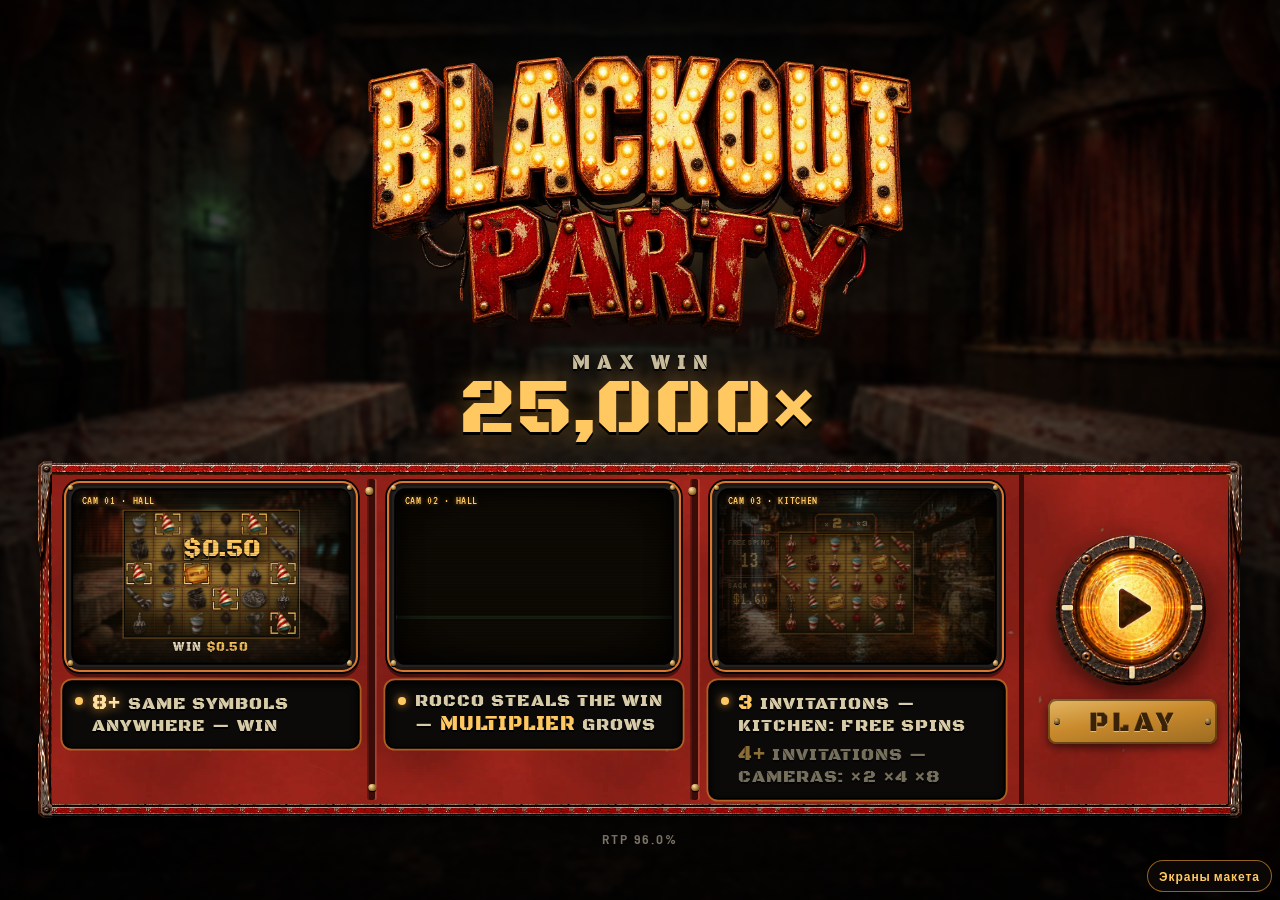
==== index.html @ d3714701 "Страница: doctype и viewport для открытия вне артефакта Co-Authored-By: Claude Opus 5.5 <noreply@ant" ====
<!doctype html>
<html lang="en"><head>
<meta name="viewport" content="width=device-width, initial-scale=1, viewport-fit=cover">
<style>html,body{margin:0;height:100%}</style>
<meta charset="utf-8">
<script>(function(){var V=window.__BPV={"assets/audio/manifest-music.json":"cbb50baf","assets/audio/manifest-sfx.json":"9c9d6d06","assets/audio/music/bigwin-lounge-a.aac.mp4":"ab4923f8","assets/audio/music/bigwin-musicbox-a.aac.mp4":"8724e5cf","assets/audio/music/bigwin-musicbox-b.aac.mp4":"a3553640","assets/audio/music/bigwin-nightfunk-b.aac.mp4":"0f3c5422","assets/audio/music/bigwin-organ-a.aac.mp4":"3e207b2a","assets/audio/music/bigwin-synth-a.aac.mp4":"826f6648","assets/audio/music/bonus-arcade-1.aac.mp4":"b1fc65c7","assets/audio/music/bonus-disco-1.aac.mp4":"db5dbf26","assets/audio/music/bonus-drum-1.aac.mp4":"ce7000ab","assets/audio/music/bonus-funk-1.aac.mp4":"12b13df3","assets/audio/music/bonus-march-1.aac.mp4":"42994cf1","assets/audio/music/bonus-organ-1.aac.mp4":"29911f9e","assets/audio/music/bonus-surf-1.aac.mp4":"e164a0b0","assets/audio/music/bonus-swing-1.aac.mp4":"6206bcf7","assets/audio/music/cameras-hum-1.aac.mp4":"858bed3e","assets/audio/music/cameras-hum-2.aac.mp4":"979744b2","assets/audio/music/cameras-noir-1.aac.mp4":"dfe17070","assets/audio/music/cameras-noir-2.aac.mp4":"ad45d76e","assets/audio/music/cameras-piano-1.aac.mp4":"925fc606","assets/audio/music/cameras-pulse-1.aac.mp4":"9aa58cea","assets/audio/music/cameras-pulse-2.aac.mp4":"177181b8","assets/audio/music/cameras-sonar-1.aac.mp4":"68230d45","assets/audio/music/camlayer-crt-1.aac.mp4":"2e6f2505","assets/audio/music/camlayer-drone-1.aac.mp4":"8218dff6","assets/audio/music/camlayer-pulse-1.aac.mp4":"5550a44c","assets/audio/music/camlayer-tape-1.aac.mp4":"19286a1f","assets/audio/music/hall-ambient-1.aac.mp4":"cf57c136","assets/audio/music/hall-ambient-2.aac.mp4":"b7efd39f","assets/audio/music/hall-arcade-1.aac.mp4":"5c0e40da","assets/audio/music/hall-arcade-2.aac.mp4":"12be8374","assets/audio/music/hall-bossa-1.aac.mp4":"c6b819d8","assets/audio/music/hall-brushes-1.aac.mp4":"35886b2f","assets/audio/music/hall-carnival-1.aac.mp4":"c8fdca03","assets/audio/music/hall-carnival-2.aac.mp4":"7fb84f0b","assets/audio/music/hall-carousel-1.aac.mp4":"6b781e39","assets/audio/music/hall-carousel-2.aac.mp4":"6dcdef8a","assets/audio/music/hall-drift-1.aac.mp4":"e5091033","assets/audio/music/hall-hum-2.aac.mp4":"f41ea06f","assets/audio/music/hall-kalimba-1.aac.mp4":"4dca230c","assets/audio/music/hall-lounge-1.aac.mp4":"5444c38c","assets/audio/music/hall-lounge-2.aac.mp4":"2e20c635","assets/audio/music/hall-lullaby-1.aac.mp4":"8f9efcb8","assets/audio/music/hall-musicbox-1.aac.mp4":"90260402","assets/audio/music/hall-musicbox-2.aac.mp4":"a940918f","assets/audio/music/hall-padbells-1.aac.mp4":"34d99841","assets/audio/music/hall-padbells-2.aac.mp4":"884dfc53","assets/audio/music/hall-tape-2.aac.mp4":"bad13b27","assets/audio/music/hall-trattoria-1.aac.mp4":"d4593b78","assets/audio/music/hall-trattoria-2.aac.mp4":"5ae5039b","assets/audio/music/hall-vhs-1.aac.mp4":"0fa29e6e","assets/audio/music/hall-wall-1.aac.mp4":"47267da6","assets/audio/music/kitchen-arcade-1.aac.mp4":"3198c434","assets/audio/music/kitchen-arcade-2.aac.mp4":"e867d89f","assets/audio/music/kitchen-funk-1.aac.mp4":"e82aa778","assets/audio/music/kitchen-groove-1.aac.mp4":"8d1c84a1","assets/audio/music/kitchen-groove-2.aac.mp4":"6b4e97f9","assets/audio/music/kitchen-pizzicato-1.aac.mp4":"e68b3e27","assets/audio/music/kitchen-trattoria-1.aac.mp4":"6a830877","assets/audio/music/kitchen-trattoria-2.aac.mp4":"1b10f70c","assets/audio/music/maxwin-lounge-a.aac.mp4":"9ed2a5e9","assets/audio/music/maxwin-musicbox-a.aac.mp4":"b90e38f9","assets/audio/music/maxwin-nightfunk-b.aac.mp4":"9495a7b1","assets/audio/music/maxwin-organ-a.aac.mp4":"fa32699c","assets/audio/music/maxwin-organ-b.aac.mp4":"9323064d","assets/audio/music/maxwin-synth-a.aac.mp4":"a907e3c4","assets/audio/music/welcome-hall-1.aac.mp4":"76453c78","assets/audio/music/welcome-lounge-1.aac.mp4":"c69037e4","assets/audio/notes-sfx.json":"d1dd5c7b","assets/audio/sfx/amb-cameras-A1.aac.mp4":"00713ea9","assets/audio/sfx/amb-cameras-A1.ogg":"50ddb621","assets/audio/sfx/amb-cameras-B1.aac.mp4":"af8da792","assets/audio/sfx/amb-cameras-B1.ogg":"9bd9eeb3","assets/audio/sfx/amb-cameras-C1.aac.mp4":"6cd7f7a7","assets/audio/sfx/amb-cameras-C1.ogg":"8a716e34","assets/audio/sfx/amb-cameras-D1.aac.mp4":"467b7396","assets/audio/sfx/amb-cameras-D1.ogg":"f91be697","assets/audio/sfx/amb-cameras-E1.aac.mp4":"5b2a4e7c","assets/audio/sfx/amb-cameras-E1.ogg":"e29f2e19","assets/audio/sfx/amb-cameras-F1.aac.mp4":"b990ed1a","assets/audio/sfx/amb-cameras-F1.ogg":"c39eee9c","assets/audio/sfx/amb-hall-A1.aac.mp4":"86fab82e","assets/audio/sfx/amb-hall-A1.ogg":"eb387219","assets/audio/sfx/amb-hall-B1.aac.mp4":"a6391c84","assets/audio/sfx/amb-hall-B1.ogg":"a50242c1","assets/audio/sfx/amb-hall-C1.aac.mp4":"34af2dba","assets/audio/sfx/amb-hall-C1.ogg":"205e8f2e","assets/audio/sfx/amb-hall-D1.aac.mp4":"5605223e","assets/audio/sfx/amb-hall-D1.ogg":"782de5ea","assets/audio/sfx/amb-hall-E1.aac.mp4":"29910032","assets/audio/sfx/amb-hall-E1.ogg":"5b52f896","assets/audio/sfx/amb-hall-F1.aac.mp4":"7ec0cb87","assets/audio/sfx/amb-hall-F1.ogg":"8077845c","assets/audio/sfx/amb-kitchen-A1.aac.mp4":"82f55de2","assets/audio/sfx/amb-kitchen-A1.ogg":"36a760e2","assets/audio/sfx/amb-kitchen-B1.aac.mp4":"d5dba807","assets/audio/sfx/amb-kitchen-B1.ogg":"94960c71","assets/audio/sfx/amb-kitchen-C1.aac.mp4":"13e901b1","assets/audio/sfx/amb-kitchen-C1.ogg":"a868874d","assets/audio/sfx/amb-kitchen-D1.aac.mp4":"16c4fd76","assets/audio/sfx/amb-kitchen-D1.ogg":"7155ebf0","assets/audio/sfx/amb-kitchen-E1.aac.mp4":"bdb24398","assets/audio/sfx/amb-kitchen-E1.ogg":"e04a4e6c","assets/audio/sfx/amb-kitchen-F1.aac.mp4":"dca37089","assets/audio/sfx/amb-kitchen-F1.ogg":"4b56d653","assets/audio/sfx/scatter-anticipation-A1.aac.mp4":"681decfd","assets/audio/sfx/scatter-anticipation-B1.aac.mp4":"4f8b6856","assets/audio/sfx/scatter-anticipation-C1.aac.mp4":"52ba52ef","assets/audio/sfx/scatter-anticipation-D1.aac.mp4":"2fd9415f","assets/audio/sfx/scatter-anticipation-E1.aac.mp4":"719ba997","assets/audio/sfx/scatter-anticipation-F1.aac.mp4":"4c76a220","assets/audio/sfxpack-A.aac.mp4":"c30a3095","assets/audio/sfxpack-A.ogg":"c7468492","assets/audio/sfxpack-B.aac.mp4":"277f2bea","assets/audio/sfxpack-B.ogg":"f3731bd2","assets/audio/sfxpack-C.aac.mp4":"b6f71e2d","assets/audio/sfxpack-C.ogg":"fb6af09f","assets/audio/sfxpack-D.aac.mp4":"e161b1bb","assets/audio/sfxpack-D.ogg":"d2a16482","assets/audio/sfxpack-E.aac.mp4":"d6e4aa8e","assets/audio/sfxpack-E.ogg":"62aa001c","assets/audio/sfxpack-F.aac.mp4":"06702d4a","assets/audio/sfxpack-F.ogg":"d4c8099a","assets/bg-hall-landscape.webp":"db13a588","assets/bg-hall-portrait.webp":"47523805","assets/bg-kitchen-landscape.webp":"348a9fb4","assets/bg-kitchen-portrait.webp":"6fb02370","assets/bg-security-landscape.webp":"45584496","assets/bg-security-portrait.webp":"d97431fb","assets/camfeeds/corr-walk1.hevc.mp4":"ca97a337","assets/camfeeds/corr-walk1.webm":"1e6da7bd","assets/camfeeds/corr-walk2.hevc.mp4":"1126d85b","assets/camfeeds/corr-walk2.webm":"ff5b8b48","assets/camfeeds/hall-walk1.hevc.mp4":"e18875bc","assets/camfeeds/hall-walk1.webm":"14967335","assets/camfeeds/hall-walk2.hevc.mp4":"2f0c44c0","assets/camfeeds/hall-walk2.webm":"7d69ab72","assets/camfeeds/hall.webp":"60a615fe","assets/camfeeds/kitchen-walk1.hevc.mp4":"6f8084a5","assets/camfeeds/kitchen-walk1.webm":"9bf27727","assets/camfeeds/kitchen-walk2.hevc.mp4":"8081d9d3","assets/camfeeds/kitchen-walk2.webm":"56d451db","assets/camfeeds/kitchen.webp":"81b93c89","assets/cards/poster-cameras.webp":"6268f434","assets/cards/poster-double.webp":"e0a78e97","assets/cards/poster-hungry.webp":"80a0912c","assets/cards/poster-kitchen.webp":"eb44cdf1","assets/feat-machine.webp":"0009aaa7","assets/feat-strip.webp":"c3bec0e4","assets/fx/lamp.png":"5303922a","assets/fx/mon.json":"322dd7f3","assets/fx/mon0.png":"adc7ffc7","assets/fx/mon1.png":"c749236e","assets/fx/mon2.png":"a94b763c","assets/fx/mon3.png":"d7efdff2","assets/hud-frames/a-rv1.webp":"97006536","assets/hud-frames/a-rv2.webp":"ad672f03","assets/hud-frames/a.webp":"7ef515bd","assets/hud-frames/b-bolt1.webp":"36a7d012","assets/hud-frames/b-bolt2.webp":"925a9b13","assets/hud-frames/b.webp":"801da543","assets/hud-frames/c-scr1.webp":"ecc23845","assets/hud-frames/c-scr2.webp":"2a55c6c1","assets/hud-frames/c.webp":"aa3cbdc1","assets/hud-frames/d-brk-b.webp":"d6784f4d","assets/hud-frames/d-brk-m.webp":"61f63e44","assets/hud-frames/d-brk-t.webp":"bc35250b","assets/hud-frames/d-dark.webp":"92c49093","assets/hud-frames/d-ochre.webp":"221e41b9","assets/hud-frames/e.webp":"564b8b1c","assets/hud-frames/f-w1.webp":"0a837a6a","assets/hud-frames/f-w2.webp":"6c9e6597","assets/hud-frames/f-w3.webp":"356f9f5e","assets/hud-frames/f.webp":"a2350c8a","assets/ill-mode-cameras.webp":"590360ca","assets/ill-mode-kitchen.webp":"45c8e5c6","assets/plates-all/cork.webp":"0b93af76","assets/plates-all/ref-buy.webp":"8156be56","assets/plates-all/ref-m1.webp":"db86de91","assets/plates-note/paper.webp":"0b9b4844","assets/plates-note/tape-a.webp":"d905b746","assets/plates-note/tape-b.webp":"e22e64cc","assets/plates-note/tape-c.webp":"1f851545","assets/plates-redmetal/cabinet-mid.webp":"67bb4956","assets/plates-redmetal/cabinet.webp":"36179d14","assets/plates-redmetal/castiron-mid.webp":"b440f640","assets/plates-redmetal/castiron.webp":"f073d401","assets/plates-redmetal/enamel-mid.webp":"ad125c1f","assets/plates-redmetal/enamel.webp":"912b1cb3","assets/plates-redmetal/firebox-mid.webp":"afd1e72e","assets/plates-redmetal/firebox.webp":"a98c877a","assets/plates-redmetal/jukebox-mid.webp":"61eff875","assets/plates-redmetal/jukebox.webp":"76bea074","assets/plates-redmetal/marquee-mid.webp":"28186312","assets/plates-redmetal/marquee.webp":"b6f68da2","assets/plates-redmetal/riveted-mid.webp":"054bb816","assets/plates-redmetal/riveted.webp":"9c849e4e","assets/plates-redmetal/toolbox-mid.webp":"af24a92b","assets/plates-redmetal/toolbox.webp":"17e3c087","assets/plates-redmetal2/crate-mid.webp":"661b8279","assets/plates-redmetal2/crate.webp":"7c682dae","assets/plates-redmetal2/elevator-mid.webp":"f10bf95e","assets/plates-redmetal2/elevator.webp":"9cc57759","assets/plates-redmetal2/gaspump-mid.webp":"4ec28e71","assets/plates-redmetal2/gaspump.webp":"53b3992e","assets/plates-redmetal2/pinball-mid.webp":"e76fa577","assets/plates-redmetal2/pinball.webp":"db08e3fe","assets/plates-redmetal2/safe-mid.webp":"45a3b5c0","assets/plates-redmetal2/safe.webp":"7d07b4bf","assets/plates-redmetal2/slotcab-mid.webp":"fc9247a3","assets/plates-redmetal2/slotcab.webp":"1f41f3f7","assets/plates-redmetal2/ticket-mid.webp":"4bdcfcff","assets/plates-redmetal2/ticket.webp":"60f2758e","assets/plates-redmetal2/warning-mid.webp":"a09a7c51","assets/plates-redmetal2/warning.webp":"aa30d372","assets/plates2/enamel-cream.webp":"c8feb0dc","assets/plates2/hardboard.webp":"ed93f575","assets/plates2/paper-a.webp":"2e24fe06","assets/plates2/paper-b.webp":"636aec41","assets/plates2/rust.webp":"8f5a5d93","assets/plates2/scratch.webp":"7673a87d","assets/plates2/tape.webp":"730cc687","assets/plates2/wax.webp":"57e634ea","assets/plates2/wood-green.webp":"2a798639","assets/plates3/banner.webp":"5f902a17","assets/plates3/carnival.webp":"42e21e4c","assets/plates3/chalk.webp":"016d19ea","assets/plates3/crt.webp":"f233b57d","assets/plates3/curtain.webp":"4cbb4e00","assets/plates3/jukebox.webp":"7ebb586c","assets/plates3/pizzabox.webp":"de1e8cea","assets/plates3/prize.webp":"cd47dafb","assets/plates3/toolbox.webp":"c2e160ad","assets/rocco-A1-v2.webp":"7af58111","assets/rocco-A2.webp":"56730453","assets/rocco/A-rub.hevc.mp4":"b2242518","assets/rocco/A-rub.webm":"bd09cc97","assets/rocco/BW-cheer.hevc.mp4":"8d114acf","assets/rocco/BW-cheer.webm":"02eccef9","assets/rocco/BW-idle.hevc.mp4":"f95ffb23","assets/rocco/BW-idle.webm":"9a8c1a95","assets/rocco/BW-max.hevc.mp4":"41177a2b","assets/rocco/BW-max.webm":"da701145","assets/rocco/C-stare.mp4":"f7e04c16","assets/rocco/C-vanish.mp4":"0d586d96","assets/rocco/C-walk.mp4":"08a5fbb3","assets/rocco/H-cheer3.hevc.mp4":"791f4ff4","assets/rocco/H-cheer3.webm":"cf958c79","assets/rocco/H-grab6.hevc.mp4":"6ba980ff","assets/rocco/H-grab6.webm":"0d555e4b","assets/rocco/H-hat.hevc.mp4":"36c0a3cd","assets/rocco/H-hat.webm":"60a89f76","assets/rocco/H-idle.hevc.mp4":"f95ffb23","assets/rocco/H-idle.webm":"a4f8a8f0","assets/rocco/H-lean.hevc.mp4":"0e3bdbbe","assets/rocco/H-lean.webm":"eb3c3cec","assets/rocco/H-lever.hevc.mp4":"d7dc5613","assets/rocco/H-lever.webm":"53cec004","assets/rocco/H-look.hevc.mp4":"de9e837a","assets/rocco/H-look.webm":"2153c142","assets/rocco/H-mic.hevc.mp4":"02b792d7","assets/rocco/H-mic.webm":"4b8f6a19","assets/rocco/H-punch5.hevc.mp4":"52351552","assets/rocco/H-punch5.webm":"910b8d88","assets/rocco/H-swallow4.hevc.mp4":"63aa107f","assets/rocco/H-swallow4.mouth.json":"53f4732f","assets/rocco/H-swallow4.webm":"8002f9b9","assets/rocco/H-sway.hevc.mp4":"af7b2d33","assets/rocco/H-sway.webm":"835ee8e0","assets/rocco/H-throw.hevc.mp4":"c4b1f23a","assets/rocco/H-throw.webm":"d524d054","assets/rocco/H-toss2.hevc.mp4":"3a1a1d3c","assets/rocco/H-toss2.webm":"d21f32c9","assets/rocco/H-wave.hevc.mp4":"c28e5075","assets/rocco/H-wave.webm":"8d9501ea","assets/rocco/I-glitch.hevc.mp4":"c22a9d4a","assets/rocco/I-glitch.webm":"d0c64fc0","assets/rocco/I-hat.hevc.mp4":"bd25955f","assets/rocco/I-hat.webm":"0a89fbbe","assets/rocco/I-look.hevc.mp4":"00ea854c","assets/rocco/I-look.webm":"5e84a8b2","assets/rocco/I-mic.hevc.mp4":"cc6d0bb6","assets/rocco/I-mic.webm":"6872885b","assets/rocco/I-sway.hevc.mp4":"b543eebf","assets/rocco/I-sway.webm":"cf673615","assets/rocco/I-wave.hevc.mp4":"80eed110","assets/rocco/I-wave.webm":"402c33f0","assets/rocco/K-cheer.hevc.mp4":"48ba24c6","assets/rocco/K-cheer.webm":"1f32f304","assets/rocco/K-dump.hevc.mp4":"b75739b3","assets/rocco/K-dump.webm":"321b0734","assets/rocco/KS-handoff.hevc.mp4":"da56ad5b","assets/rocco/KS-handoff.webm":"3f681eed","assets/rocco/KS-pawempty2.hevc.mp4":"e75d8638","assets/rocco/KS-pawempty2.webm":"00e93b8e","assets/rocco/KS-pawpour.hevc.mp4":"094d02a9","assets/rocco/KS-pawpour.webm":"dadb48fb","assets/rocco/KS-rub.hevc.mp4":"4eece393","assets/rocco/KS-rub.webm":"eb836109","assets/rocco/KS-sackroc.hevc.mp4":"44b29ef7","assets/rocco/KS-sackroc.webm":"7942b9ee","assets/rocco/KS-sniff.hevc.mp4":"b193b039","assets/rocco/KS-sniff.webm":"8258a3aa","assets/rocco/L-column.hevc.mp4":"b7a69262","assets/rocco/L-column.webm":"fed61ba8","assets/rocco/L-idle.hevc.mp4":"5065ed64","assets/rocco/L-idle.webm":"7e4d37c8","assets/rocco/L-stare.hevc.mp4":"d063103c","assets/rocco/L-stare.webm":"a789e180","assets/rocco/P-giggle.hevc.mp4":"a4c8c6ed","assets/rocco/P-giggle.webm":"7fc416cf","assets/rocco/R-breaker.hevc.mp4":"4804f45a","assets/rocco/R-breaker.webm":"7b73298e","assets/rocco/R-grab.hevc.mp4":"b1a1c2f5","assets/rocco/R-grab.webm":"b7f66dca","assets/rocco/R-grab2.hevc.mp4":"a195c93a","assets/rocco/R-grab2.webm":"b5c5ed89","assets/rocco/R-punch.hevc.mp4":"77037c68","assets/rocco/R-punch.webm":"a40a2ca0","assets/rocco/R-slam.hevc.mp4":"9b1aa39f","assets/rocco/R-slam.webm":"ae9915f6","assets/rocco/R-throw.hevc.mp4":"371769d7","assets/rocco/R-throw.webm":"ceca0a70","assets/rocco/T-wake.hevc.mp4":"d8b90fde","assets/rocco/T-wake.webm":"c618a840","assets/rocco/W-clap.hevc.mp4":"72864b13","assets/rocco/W-clap.webm":"8edbd33b","assets/rocco/W-dance.hevc.mp4":"32e3a3da","assets/rocco/W-dance.webm":"94221d0e","assets/rocco/W-grab.hevc.mp4":"ceeae659","assets/rocco/W-grab.webm":"ba40c493","assets/rocco/W-grab2.hevc.mp4":"8bd9fdf7","assets/rocco/W-grab2.webm":"a15ab012","assets/rocco/W-huge.hevc.mp4":"a66c4758","assets/rocco/W-huge.webm":"7d15607a","assets/rocco/W-reach.hevc.mp4":"d5a393ee","assets/rocco/W-reach.webm":"4f1a6498","assets/rocco/cam-C0.webp":"7b3c5446","assets/rocco/cam-C1.webp":"bd0e6f81","assets/rocco/cam-C2.webp":"e8049a72","assets/rocco/cam-C3.webp":"110fdb2a","assets/rocco/paw.png":"8e83905b","assets/rocco/paw2-arm.webp":"7d0d42d9","assets/rocco/paw2-fingers.webp":"c3b68935","assets/rocco/paw2-palm.webp":"aa3c997d","assets/rocco/paw2.json":"23b1e837","assets/rocco/paw3-arm.webp":"24f285dc","assets/rocco/paw3-fingers.webp":"dc5061c5","assets/rocco/paw3-palm.webp":"3ac68c93","assets/rocco/paw3.json":"04abe3c8","assets/rocco/paw4-arm.webp":"16171b90","assets/rocco/paw4-fingers.webp":"3759e79a","assets/rocco/paw4-palm.webp":"acc259ed","assets/rocco/paw4.json":"a478a713","assets/rocco/paw5-arm.webp":"1721894d","assets/rocco/paw5-fingers.webp":"2d5e9a0f","assets/rocco/paw5-palm.webp":"51e1d5ed","assets/rocco/paw5.json":"83989cbe","assets/sym-camera-t1.webp":"06fe0000","assets/sym-camera-t2.webp":"a92d73ee","assets/sym-camera-t3.webp":"cf5ea65e","assets/sym-high-gift.webp":"48dc7003","assets/sym-high-mask.webp":"5fe88702","assets/sym-high-mic.webp":"3ea84967","assets/sym-high-pizza.webp":"9f351904","assets/sym-low-balloon.webp":"8311530e","assets/sym-low-cup.webp":"cf022fd6","assets/sym-low-cupcake.webp":"e9484ede","assets/sym-low-hat.webp":"72bad15f","assets/sym-low-horn.webp":"40e4fd24","assets/sym-rocco-monitor.webp":"befd73ae","assets/sym-scatter-invitation.webp":"2b66e00e","assets/sym-wild.webp":"1ec9fb11","assets/trans/curtain.webp":"4643574b","assets/trans/shutter.webp":"77e3a129","assets/ui/logo-base.webp":"94d97740","assets/ui/logo-y.webp":"0c179c32","assets/ui/logo.webp":"085b4520","assets/ui2/dlg-band.webp":"a8b6ed1e","assets/ui2/dlg-frame.webp":"ccd1fa04","assets/ui2/dlg-screw.svg":"3cc07b0a","assets/ui2/frame1.webp":"b08f78ed","assets/ui2/panel-frame.webp":"5e3ed38e","assets/ui2/pod1-auto.webp":"baedb196","assets/ui2/pod1-full.webp":"d0e1e5c7","assets/ui2/pod1-lr.webp":"4ac55cc1","assets/ui2/pod1-menu.webp":"58408c11","assets/ui2/pod1-minus.webp":"4ec0b28a","assets/ui2/pod1-play-blank.webp":"8e499859","assets/ui2/pod1-play.webp":"f775aaa9","assets/ui2/pod1-plus.webp":"3bcab40d","assets/ui2/pod1-sound.webp":"3d26e7d5","assets/ui2/pod1-tile-clean.webp":"be317735","assets/ui2/pod1-tile.webp":"3dc41858","assets/ui2/pod1-win-balance.webp":"1edbe685","assets/ui2/pod1-win-bet.webp":"99df8154","assets/uikit/hud-m1-chips.webp":"f243623a","assets/uikit/hud-m1-grain.webp":"a92e4f72","assets/uikit/hud-m1-rust.webp":"7da0f75f","assets/uikit/hud-m1-wear.webp":"397f1991","assets/uikit/rocco-hall-still.webp":"e84841bf","assets/uikit/steel-gun.webp":"a3bcd854","assets/uikit/steel-red.webp":"e884f8e5","assets/uikit/wood-oxblood.webp":"8f4f1610","audio.js":"86c049f8","bigwin-fx.js":"95710797","bigwin-rocco.js":"988aa619","bigwin-show.js":"56d7c259","bonus-ui.css":"ade63fcd","bonus-ui.js":"ef2f8617","buy-board.css":"eadb641c","buy-board.js":"2e35a95d","camfeeds.js":"4255397d","cams-rec.js":"3eb228b3","collect.js":"aaca6523","dialogs-f-auto.js":"1b7fd583","dialogs-f.js":"943602fe","feature-cards.html":"f1c49045","field-table.js":"cee9d6c6","fonts/AlfaSlabOne-Regular.ttf":"08fb3e65","fonts/AllertaStencil-Regular.ttf":"18ed422b","fonts/BarlowSemiCondensed-Bold.ttf":"d6e7dfaa","fonts/BarlowSemiCondensed-SemiBold.ttf":"7f77e067","fonts/BigShouldersStencilDisplay-VF.ttf":"5dd4e537","fonts/BlackOpsOne-Regular.ttf":"a51bebbc","fonts/BowlbyOneSC-Regular.ttf":"ff81f3fd","fonts/Bungee-Regular.ttf":"985db0d5","fonts/BungeeInline-Regular.ttf":"0444b261","fonts/Goldman-Bold.ttf":"2c39d25f","fonts/Graduate-Regular.ttf":"300dc6f4","fonts/LuckiestGuy-Regular.ttf":"0bcd76d9","fonts/RussoOne-Regular.ttf":"c05ca5b6","fonts/Rye-Regular.ttf":"2dcafff1","fonts/SairaStencilOne-Regular.ttf":"65204b60","fonts/SpecialElite-Regular.ttf":"3aae0bad","fonts/SquadaOne-Regular.ttf":"5ea659ea","fonts/Staatliches-Regular.ttf":"fe3783e0","fonts/StardosStencil-Bold.ttf":"8a572bee","fonts/Teko-VF.ttf":"4b78b2e2","fonts/TitanOne-Regular.ttf":"ae17e555","fonts/VT323-Regular.ttf":"5b82551f","hl.js":"7e31ea70","hud-variants-anim.txt":"80cafd22","hud-variants.html":"e123dc83","index.html":"ad37e15b","maxwin-text.html":"633057f8","maxwin-variants.html":"4f2bb80b","plates-all.html":"08c69ec5","plates-note.js":"47800b08","plates-redmetal.html":"bf6d8882","plates-variants.html":"f96e6783","plates-variants2.html":"c7edd2fe","play-plaques.html":"4b0c25ed","punchfx-blackout.js":"7394af25","punchfx-glass.js":"0e8588cb","punchfx-ribbon.js":"ca1c287f","punchfx-shake.js":"703a52ef","punchhit.js":"800a26d9","rocco-alive.js":"d9726607","rocco-flow.js":"15249b15","rocco-neutral.js":"36a8b44e","rocco-touch.js":"7e89f24e","sack.js":"1ed99c46","scene-trans.js":"aecc32cd","sound-board.html":"abe1725e","test-panel.js":"d3f60ead","transitions.html":"e80879e7","transitions2.html":"014fc759","transitions3.html":"465785ee","ui.js":"61b93dba","welcome-cams.js":"c4a3a1a5","welcome-desk.html":"41889b47","welcome.js":"84d1e87d","winfx.js":"5e17bce1"},C={},B=document.baseURI.replace(/[?#].*$/,'').replace(/[^\/]*$/,'');
function fu(u){if(typeof u!=='string'||!u||/^(#|blob:|data:|javascript:|about:)/i.test(u))return u;var c=C[u];if(c!==undefined)return c;var r=u;try{var h=u.indexOf('#'),a=h<0?u:u.slice(0,h),x=new URL(a,document.baseURI).href;
if(x.indexOf(B)===0&&!/[?&]bpv=/.test(a)){var k=x.slice(B.length).replace(/[?#].*$/,'');try{k=decodeURIComponent(k)}catch(e){}if(V[k])r=a+(a.indexOf('?')<0?'?':'&')+'bpv='+V[k]+(h<0?'':u.slice(h))}}catch(e){}return C[u]=r}
var RX=/(^|[^\w.%+-])((?:assets|fonts)\/[\w.\/%+-]+)(?![\w.\/%+-]|\?bpv)/g;
function ft(s){if(typeof s!=='string'||(s.indexOf('assets/')<0&&s.indexOf('fonts/')<0))return s;return s.replace(RX,function(m,a,p,o){if(a==='/'&&s.substr(o+1-B.length,B.length)!==B)return m;var k=V[p]?p:p.replace(/\.+$/,'');return V[k]?a+k+'?bpv='+V[k]+p.slice(k.length):m})}
window.bpvT=function(s){var o=s[0];for(var i=1;i<s.length;i++)o+=arguments[i]+s[i];return ft(o)};
function ac(P,n,f){try{var d=Object.getOwnPropertyDescriptor(P,n);if(!d||!d.set)return;Object.defineProperty(P,n,{configurable:true,enumerable:d.enumerable,get:d.get,set:function(v){d.set.call(this,f(v))}})}catch(e){}}
var W=window;[[W.HTMLImageElement,'src'],[W.HTMLMediaElement,'src'],[W.HTMLSourceElement,'src'],[W.HTMLVideoElement,'poster'],[W.HTMLScriptElement,'src'],[W.HTMLLinkElement,'href'],[W.HTMLIFrameElement,'src']].forEach(function(a){if(a[0])ac(a[0].prototype,a[1],fu)});
[[W.Element,'innerHTML'],[W.Element,'outerHTML'],[W.ShadowRoot,'innerHTML']].forEach(function(a){if(a[0])ac(a[0].prototype,a[1],ft)});
var ia=Element.prototype.insertAdjacentHTML;Element.prototype.insertAdjacentHTML=function(p,h){return ia.call(this,p,ft(h))};
var fe=W.fetch;if(fe)W.fetch=function(i,o){return fe.call(this,typeof i==='string'?fu(i):i,o)};
if(W.XMLHttpRequest){var xo=XMLHttpRequest.prototype.open;XMLHttpRequest.prototype.open=function(m,u){var a=[].slice.call(arguments);a[1]=typeof u==='string'?fu(u):u;return xo.apply(this,a)}}
W.bpvFix=fu})();</script>
<title>Blackout Party</title>
<script src="plates-note.js?bpv=47800b08" charset="utf-8"></script> <!-- вид плашек «Записка на плите»: ставит <html data-plates>, раньше всех стилей -->
<script src="scene-trans.js?bpv=aecc32cd" charset="utf-8"></script>
<script src="test-panel.js?bpv=d3f60ead" charset="utf-8"></script>
<script src="audio.js?bpv=86c049f8" charset="utf-8"></script>
<script src="camfeeds.js?bpv=4255397d" charset="utf-8"></script> <!-- до основного скрипта: первая render() уже ставит записи камер на мониторы -->
<!--
  Студийный макет раскладки, не игра. Параметры:
  ?scene=hall|kitchen|cameras  &pod=a|b  &frame=a|b  &rocco=column (Рокко в столбце)
  Шрифт временный (системный жирный); финальные шрифты выбираются отдельно.
  Рокко — временная вырезка из листа персонажа, до стоп-кадров Higgsfield.
-->
<style>
:root{color-scheme:dark;--disp:"Bungee",sans-serif;
  --soot:#0E0D12; --brown:#3A2E26; --cream:#D8CBA8; --rust:#8E2F24; --bulb:#FFC861;
  --oven:#E0702A; --nv:#7FB89A;
  --display:"Arial Black","Helvetica Neue",Arial,sans-serif;
  --ui:system-ui,-apple-system,"Segoe UI",sans-serif;
}
*{box-sizing:border-box}
html,body{margin:0;height:100%;overflow:hidden;background:var(--soot);color:var(--cream);font-family:var(--ui)}
/* ===== вырез экрана, скруглённые углы, полоса «домой» (safe-area): один источник на всю игру =====
   --sa-t/r/b/l = env(safe-area-inset-*) (viewport-fit=cover). Скрытый #sa-probe кладёт их в padding, render() читает getComputedStyle один раз (readSafe, объект SA) и подставляет в раскладку:
   пульт, плашки, вывеска, автомат Buy bonus, строка выигрыша. Фон и ролики Рокко по-прежнему на весь экран. Без выреза все четыре равны 0 — вид прежний (ПК, превью артефакта).
   Проверка без телефона (Chromium env() сам не эмулирует): ?safearea=47,0,34,0 (сверху,справа,снизу,слева, px) или ?safearea=port|land, либо класс body.sa-port / body.sa-land. */
:root{--sa-t:env(safe-area-inset-top,0px);--sa-r:env(safe-area-inset-right,0px);--sa-b:env(safe-area-inset-bottom,0px);--sa-l:env(safe-area-inset-left,0px)}
body.sa-port{--sa-t:47px;--sa-r:0px;--sa-b:34px;--sa-l:0px} /* iPhone стоя */
body.sa-land{--sa-t:0px;--sa-r:47px;--sa-b:21px;--sa-l:47px} /* iPhone боком */
#sa-probe{position:fixed;left:0;top:0;width:0;height:0;overflow:hidden;visibility:hidden;pointer-events:none;padding:var(--sa-t) var(--sa-r) var(--sa-b) var(--sa-l)}
#app{position:absolute;inset:0;overflow:hidden} /* QA m7: хвосты за краем экрана (Рокко, зерно, тени) растягивали страницу вширь, и телефон считал раскладку не по своей ширине (innerWidth 933 вместо 844, 716 вместо 390); overflow:hidden на html/body это не останавливает. absolute без z-index порядок слоёв не меняет */
#bg{position:absolute;inset:0;background-size:cover;background-position:center}
#bg::after{content:"";position:absolute;inset:0;background:radial-gradient(ellipse at center,transparent 45%,rgba(0,0,0,.55) 100%)}
.abs{position:absolute}
#logo{font-family:var(--display);color:var(--cream);letter-spacing:.06em;text-align:center;white-space:nowrap;
  -webkit-text-stroke:1px rgba(0,0,0,.6);text-shadow:0 2px 0 rgba(0,0,0,.7)}
#logo b{color:var(--bulb);font-weight:inherit}

/* поле */
#field{display:grid;grid-template-columns:repeat(6,1fr);grid-template-rows:repeat(5,1fr)}
#field.fa{background:rgba(14,13,18,.82);border:2px solid #5a5048;border-radius:6px;
  box-shadow:inset 0 0 0 1px rgba(216,203,168,.12),0 10px 40px rgba(0,0,0,.7)}
#field.fa .rivet{position:absolute;width:8px;height:8px;border-radius:50%;background:#6b6058;box-shadow:inset -1px -1px 0 rgba(0,0,0,.6)}
#field.fb{background:radial-gradient(ellipse at center,rgba(14,13,18,.55),rgba(14,13,18,0) 75%)}
.cell{position:relative;display:flex;align-items:center;justify-content:center}
.cell img{max-width:84%;max-height:84%;filter:drop-shadow(0 3px 4px rgba(0,0,0,.6))}
.cell.wild img{max-width:94%;max-height:94%}
.mult{position:absolute;bottom:6%;left:0;right:0;text-align:center;font-family:var(--display);color:var(--bulb);
  -webkit-text-stroke:1px #000;font-size:calc(var(--cell)*.24)}
.shadow{position:absolute;background:linear-gradient(rgba(5,4,8,.94),rgba(5,4,8,.97));border-radius:3px}
.shadow::after{content:"";position:absolute;left:30%;right:30%;top:40%;height:6%;
  background:radial-gradient(circle at 25% 50%,var(--bulb) 0 18%,transparent 22%),radial-gradient(circle at 75% 50%,var(--bulb) 0 18%,transparent 22%);opacity:.75}
.beam{position:absolute;pointer-events:none;background:linear-gradient(100deg,transparent 0%,rgba(255,200,97,.0) 30%,rgba(255,200,97,.22) 48%,rgba(255,200,97,.0) 66%,transparent);mix-blend-mode:screen}
.roccocol{position:absolute;overflow:hidden;border:2px solid var(--bulb);border-radius:4px;
  background:linear-gradient(rgba(255,200,97,.18),rgba(255,200,97,.05))}
.roccocol img{position:absolute;left:50%;top:46%;width:118%;transform:translate(-50%,-50%);filter:drop-shadow(0 0 10px rgba(255,200,97,.35))}
.roccocol .mult{bottom:2%}

/* монитор-ячейки (камеры) */
.mon{position:relative;width:92%;height:88%;background:#0b0f0c;border:2px solid #2b2a28;border-radius:6px;
  box-shadow:inset 0 0 10px rgba(127,184,154,.18)}
.mon.empty::before{content:"";position:absolute;inset:0;opacity:.18;
  background:repeating-linear-gradient(0deg,rgba(127,184,154,.25) 0 1px,transparent 1px 3px)}
.mon img{position:absolute;inset:0;margin:auto;max-width:100%;max-height:100%}
.val{position:absolute;left:0;right:0;top:50%;transform:translateY(-58%);text-align:center;font-family:var(--display);
  color:var(--cream);-webkit-text-stroke:1px #000;font-size:calc(var(--cell)*.26)}
.next{outline:2px solid var(--bulb);outline-offset:-2px}

/* кнопка функций */
#features{display:flex;flex-direction:column;align-items:center;gap:4px;text-align:center}
#features img{width:100%;filter:drop-shadow(0 4px 8px rgba(0,0,0,.8))}
#features span{font:700 12px var(--ui);letter-spacing:.08em;text-transform:uppercase;background:rgba(14,13,18,.8);padding:3px 8px;border-radius:4px}

/* Рокко на сцене */
#rocco img,#rocco video{height:100%;display:block;filter:drop-shadow(0 8px 14px rgba(0,0,0,.7))}
#rocco video.act{position:absolute;left:0;top:0;opacity:0}
#rocco video{transition:opacity .32s ease-in-out} /* плавный переход между роликами вместо резкой склейки */
#rocco .tmp{position:absolute;top:4px;left:4px;font:600 10px var(--ui);color:#aaa;background:rgba(0,0,0,.6);padding:2px 5px;border-radius:3px}

/* строка результата */
#result{font-family:var(--display);text-align:center;color:var(--cream);-webkit-text-stroke:1px rgba(0,0,0,.7);white-space:nowrap}
#result b{color:var(--bulb);font-weight:inherit}

/* лампочки (автомат «Функции», вывеска); счётчик мешка — окошко SACK, ui.js hudBuild */
.lamp{width:16px;height:16px;border-radius:50%;background:#2a221d;border:1px solid #5a4a3e;position:relative}
.lamp.on{background:var(--bulb);border-color:#fff3cf;box-shadow:0 0 8px rgba(255,200,97,.8)}


/* пульт */
#pod{display:grid;align-items:center;gap:10px;padding:10px 14px;color:var(--cream)}
#pod.pa{background:rgba(42,34,29,.92);border:1px solid rgba(216,203,168,.2);border-radius:12px;box-shadow:0 8px 30px rgba(0,0,0,.6)}
#pod.pa::before,#pod.pa::after{content:"";position:absolute;width:6px;height:6px;border-radius:50%;background:#7a6c60;top:8px}
#pod.pa::before{left:8px} #pod.pa::after{right:8px}
#pod.pb{background:
   radial-gradient(circle at 6px 0,transparent 4px,#1a1512 4.5px) 0 0/12px 51% repeat-x,
   radial-gradient(circle at 6px 100%,transparent 4px,#1a1512 4.5px) 0 100%/12px 51% repeat-x;
  border-left:3px dashed rgba(216,203,168,.18);border-right:3px dashed rgba(216,203,168,.18);border-radius:2px}
.ibtn{width:44px;height:44px;border-radius:10px;border:1px solid rgba(216,203,168,.25);background:rgba(14,13,18,.6);display:flex;align-items:center;justify-content:center}
.ibtn svg{width:22px;height:22px;stroke:var(--cream);fill:none;stroke-width:2;stroke-linecap:round}
.money .k{font:700 10px var(--ui);letter-spacing:.1em;text-transform:uppercase;opacity:.7}
.money .v{font:800 17px var(--ui);font-variant-numeric:tabular-nums;white-space:nowrap}
.bet{display:flex;align-items:center;gap:8px}
.play{border-radius:50%;background:radial-gradient(circle at 40% 35%,#ffe2a3,var(--bulb) 45%,#c9902f);border:3px solid #2a221d;
  box-shadow:0 0 0 2px var(--bulb),0 0 22px rgba(255,200,97,.45);display:flex;align-items:center;justify-content:center}
.play svg{width:42%;height:42%;fill:#1a1512}
.note{position:absolute;right:max(6px,var(--sa-r));bottom:max(4px,var(--sa-b));font:600 10px var(--ui);color:rgba(216,203,168,.55)}

/* вариант C: детали из картинок ChatGPT (рамка поля, пульт, логотип) */
#logo.img{-webkit-text-stroke:0;text-shadow:none}
#logo.img img{display:block;margin:0 auto;height:100%;filter:drop-shadow(0 6px 10px rgba(0,0,0,.7))}
#field.fc{display:block;background:0 0/100% 100% no-repeat}
#field.fc .cell{position:absolute}
#field.fc .mon.empty{display:none}
#pod.pc{border-style:solid;border-color:transparent;border-image:url(assets/ui/pod-frame.png) 100 78 92 78 stretch;
  background:url(assets/ui/plate-tile.png) 0 0/auto 100% repeat-x;background-clip:padding-box;padding:0 4px;gap:8px}
.pc .ui-btn{width:46px;height:46px;background:0 0/100% 100% no-repeat;border:0;padding:0}
.pc .win{background:url(assets/ui/win-balance.png) 0 0/100% 100% no-repeat;padding:6px 14px;min-height:46px;display:flex;flex-direction:column;justify-content:center}
.pc .win.bet{background-image:url(assets/ui/win-bet.png);text-align:center;padding:4px 10px}
.pc .play-img{border-radius:50%;background:url(assets/ui/btn-play.png) center/118% 118% no-repeat;box-shadow:0 0 18px rgba(255,200,97,.35)}
#bgblur{position:fixed;inset:-30px;background-size:cover;background-position:center;filter:blur(16px) brightness(.45);display:none}
#field.fcam{display:block}
#field.fcam .cell{position:absolute}
#spot{pointer-events:none;background:radial-gradient(ellipse 50% 60% at 50% 35%,rgba(255,200,97,.16),transparent 70%)}
#rocco{pointer-events:none}

/* ===== «Сочность»: свет, атмосфера, выигрыш (выключается ?juice=0) ===== */
body.juice #bg{filter:brightness(.8) saturate(.85) contrast(1.06)}
.fx{position:absolute;inset:0;pointer-events:none}
#fx-light{mix-blend-mode:screen;animation:flicker 9s infinite}
#fx-vig{background:radial-gradient(ellipse 70% 65% at 50% 45%,transparent 50%,rgba(0,0,0,.62) 100%)}
#fx-grain{inset:-60px;opacity:.09;mix-blend-mode:overlay;animation:grain .9s steps(5) infinite;
  background-image:url("data:image/svg+xml,%3Csvg xmlns='http://www.w3.org/2000/svg' width='180' height='180'%3E%3Cfilter id='n'%3E%3CfeTurbulence type='fractalNoise' baseFrequency='.9' numOctaves='2' stitchTiles='stitch'/%3E%3C/filter%3E%3Crect width='100%25' height='100%25' filter='url(%23n)'/%3E%3C/svg%3E")}
@keyframes grain{0%{transform:translate(0,0)}20%{transform:translate(-18px,12px)}40%{transform:translate(14px,-20px)}60%{transform:translate(-10px,-8px)}80%{transform:translate(20px,16px)}}
@keyframes flicker{0%,58%,61%,63%,100%{opacity:1}59%{opacity:.5}62%{opacity:.75}}
body.juice #field.fc::before,body.juice #field.fcam::before{content:"";position:absolute;inset:0;pointer-events:none;z-index:2;
  background:linear-gradient(rgba(255,200,97,.16),transparent 14%),radial-gradient(ellipse 60% 40% at 50% 0%,rgba(255,200,97,.10),transparent 70%);mix-blend-mode:screen}
body.juice #field.fc{filter:drop-shadow(0 18px 30px rgba(0,0,0,.75))}
body.juice .cell img{max-width:90%;max-height:90%;filter:contrast(1.08) saturate(1.12) drop-shadow(0 4px 5px rgba(0,0,0,.75))}
body.juice .cell.wild img{max-width:96%;max-height:96%}
@keyframes winpulse{50%{box-shadow:inset 0 0 0 2px #ffe1a0,0 0 26px rgba(255,200,97,.75),inset 0 0 30px rgba(255,200,97,.35)}} /* нужен только наброскам «Удара» (.cell.slamglow); выигрыш подсвечивает ui.css «подсветка выигрыша» */
.conf{position:absolute;z-index:4;width:7px;height:11px;border-radius:1px}
body.juice .cell.wild .mult{text-shadow:0 0 10px rgba(255,200,97,.9)}
body.juice #logo.img::before{content:"";position:absolute;left:20%;right:20%;top:0;bottom:-10%;z-index:-1;
  background:radial-gradient(ellipse at center,rgba(255,170,80,.33),transparent 70%);filter:blur(6px);animation:flicker 9s infinite}
body.juice .play-img{animation:playpulse 2.6s ease-in-out infinite}
@keyframes playpulse{50%{box-shadow:0 0 30px rgba(255,200,97,.7),0 0 0 3px rgba(255,200,97,.25)}}
body.juice .lamp.on{animation:lampb 3s ease-in-out infinite}
@keyframes lampb{50%{box-shadow:0 0 14px rgba(255,200,97,1)}}
body.juice #rocco img,body.juice #rocco video{filter:drop-shadow(-3px 0 6px rgba(255,200,97,.22)) drop-shadow(0 10px 16px rgba(0,0,0,.75))}
#fx-oven{background:radial-gradient(ellipse 35% 55% at 100% 60%,rgba(224,112,42,.28),transparent 70%);mix-blend-mode:screen;animation:oven 3.2s ease-in-out infinite}
@keyframes oven{50%{opacity:.65}}
.steam{position:absolute;border-radius:50%;background:radial-gradient(circle,rgba(216,203,168,.16),transparent 65%);filter:blur(10px);animation:steam 7s linear infinite}
@keyframes steam{0%{transform:translateY(0) scale(.7);opacity:0}20%{opacity:1}100%{transform:translateY(-140px) scale(1.4);opacity:0}}
#dust{position:absolute;inset:0;pointer-events:none;mix-blend-mode:screen}
@media (prefers-reduced-motion: reduce){*{animation:none!important}#dust{display:none}}

/* гирлянда-множитель над полем */
#garland{pointer-events:none;z-index:4}
#garland svg{position:absolute;inset:0;overflow:visible}
.bulb{position:absolute;transform:translateX(-50%);border-radius:50% 50% 47% 47%;display:flex;align-items:center;justify-content:center;
  font-family:var(--display);letter-spacing:-.02em;white-space:nowrap}
.bulb::before{content:"";position:absolute;left:32%;right:32%;top:-18%;height:22%;border-radius:2px 2px 0 0;background:linear-gradient(#6b5d50,#3a2e26);box-shadow:0 1px 0 rgba(0,0,0,.6)}
.bulb.off{background:radial-gradient(circle at 38% 30%,#54473b,#1d1714 72%);color:rgba(216,203,168,.55);box-shadow:inset 0 0 0 1px rgba(216,203,168,.16),0 3px 6px rgba(0,0,0,.6)}
.bulb.on{background:radial-gradient(circle at 40% 32%,#fff6dc,#FFC861 46%,#c98a2c 100%);color:#2a1a0e;box-shadow:0 0 12px rgba(255,200,97,.65),0 3px 6px rgba(0,0,0,.5)}
.bulb.cur{z-index:2;box-shadow:0 0 0 2px #fff3cf,0 0 26px rgba(255,200,97,.95),0 0 60px rgba(255,200,97,.35)}
body.juice .bulb.cur{animation:bulbcur 1.8s ease-in-out infinite}
@keyframes bulbcur{50%{box-shadow:0 0 0 2px #fff3cf,0 0 36px rgba(255,200,97,1),0 0 80px rgba(255,200,97,.5)}}
.bulb .tk{position:absolute;right:-30%;bottom:-26%;width:52%;height:52%;min-width:14px;min-height:14px;border-radius:50%;background:#8E2F24;
  border:1px solid #D8CBA8;display:flex;align-items:center;justify-content:center;box-shadow:0 2px 4px rgba(0,0,0,.6)}
.bulb .tk svg{width:66%;height:66%;stroke:#D8CBA8;fill:none;stroke-width:2.4;stroke-linecap:round;stroke-linejoin:round}
#garland .glow{position:absolute;left:0;right:0;top:55%;height:120%;background:radial-gradient(ellipse 60% 50% at var(--gx,20%) 0%,rgba(255,200,97,.16),transparent 70%);pointer-events:none}

/* ===== Вариант E: вывеска, рама, гирлянда, пульт кодом; шрифты в тему (OFL, файлами) ===== */
@font-face{font-family:var(--disp);src:url(fonts/Bungee-Regular.ttf?bpv=985db0d5) format("truetype");font-display:block}
@font-face{font-family:"Black Ops One";src:url(fonts/BlackOpsOne-Regular.ttf?bpv=a51bebbc) format("truetype");font-display:block}
@font-face{font-family:"Bungee Inline";src:url(fonts/BungeeInline-Regular.ttf?bpv=0444b261) format("truetype");font-display:block}
@font-face{font-family:"Barlow SC";src:url(fonts/BarlowSemiCondensed-SemiBold.ttf?bpv=7f77e067) format("truetype");font-weight:600}
@font-face{font-family:"Barlow SC";src:url(fonts/BarlowSemiCondensed-Bold.ttf?bpv=d6e7dfaa) format("truetype");font-weight:700}
@font-face{font-family:"VT323";src:url(fonts/VT323-Regular.ttf?bpv=5b82551f) format("truetype")}
html.v-e{--disp:"Black Ops One",sans-serif;--display:var(--disp);--ui:"Barlow SC",sans-serif;--brass:#c98a2c;--plate1:#241c18;--plate2:#15100e}
.v-e #result{-webkit-text-stroke:0;text-shadow:0 2px 0 #000,0 0 14px rgba(0,0,0,.8);letter-spacing:.02em}
.v-e .mult{font-family:var(--disp);-webkit-text-stroke:0;text-shadow:0 2px 0 #000,0 0 10px rgba(255,200,97,.8)}
.v-e #features span{font:700 12px var(--ui);letter-spacing:.14em;background:linear-gradient(var(--plate1),var(--plate2));border:1px solid rgba(216,203,168,.18)}
.v-e .val{font-family:"VT323";-webkit-text-stroke:0;color:#062a27;font-size:calc(var(--cell)*.42);text-shadow:0 0 8px rgba(255,255,255,.45);transform:translateY(-62%)}
/* вывеска */
#sign{pointer-events:none;z-index:5}
#sign .plate{position:absolute;inset:0;border-radius:10px;background:linear-gradient(#2c231e,#17110e);
  box-shadow:inset 0 0 0 1px rgba(216,203,168,.22),inset 0 0 0 5px #120d0b,inset 0 0 0 6px rgba(201,138,44,.55),0 14px 30px rgba(0,0,0,.7)}
#sign .t1{position:absolute;left:0;right:0;top:15%;text-align:center;font-family:"Bungee Inline";color:#efe4c8;letter-spacing:.03em;line-height:1;
  text-shadow:0 2px 0 #0d0907,0 0 18px rgba(255,200,97,.35)}
#sign .t1 .fl{animation:signflick 5s infinite}
@keyframes signflick{0%,71%,74%,77%,100%{opacity:1}72%,75.5%{opacity:.25}}
#sign .rib{position:absolute;left:50%;bottom:-22%;transform:translateX(-50%);background:#8E2F24;color:#efe4c8;font-family:var(--disp);letter-spacing:.32em;
  padding:.18em .5em .14em .82em;line-height:1;box-shadow:0 4px 10px rgba(0,0,0,.6),inset 0 0 0 1px rgba(255,220,180,.25)}
#sign .rib::before,#sign .rib::after{content:"";position:absolute;top:22%;width:.7em;height:100%;background:#5e1f18;z-index:-1}
#sign .rib::before{left:-.5em;clip-path:polygon(0 0,100% 0,100% 100%,0 100%,35% 50%)}
#sign .rib::after{right:-.5em;clip-path:polygon(0 0,100% 0,65% 50%,100% 100%,0 100%)}
#sign .sb{position:absolute;border-radius:50%;transform:translate(-50%,-50%);background:radial-gradient(circle at 40% 35%,#fff6dc,#FFC861 55%,#b8761f);box-shadow:0 0 6px rgba(255,200,97,.9)}
#sign .sb.dead{background:radial-gradient(circle at 40% 35%,#5a4c40,#221a15);box-shadow:none}
#sign .sb.fk{animation:signflick 3.2s infinite}
/* рама поля E */
#field.fe{display:grid;grid-template-columns:repeat(6,1fr);grid-template-rows:repeat(5,1fr);padding:.8%;border-radius:6px;
  background:linear-gradient(90deg,transparent calc(100% - 1px),rgba(216,203,168,.07) 0) 0 0/calc(100% / 6) 100%,linear-gradient(rgba(14,11,12,.9),rgba(8,7,9,.94));
  box-shadow:0 0 0 1px rgba(216,203,168,.16),0 0 0 7px #1b1512,0 0 0 8px rgba(201,138,44,.6),0 0 0 9px #0d0a08,0 26px 44px rgba(0,0,0,.75)}
#field.fe .corner{position:absolute;width:26px;height:26px;border-color:var(--brass);border-style:solid;border-width:0;filter:drop-shadow(0 1px 0 #000)}
#field.fe .corner::after{content:"";position:absolute;width:5px;height:5px;border-radius:50%;background:#e7c27a;box-shadow:0 1px 0 #000}
#field.fe .c1{left:-11px;top:-11px;border-top-width:3px;border-left-width:3px}#field.fe .c1::after{left:3px;top:3px}
#field.fe .c2{right:-11px;top:-11px;border-top-width:3px;border-right-width:3px}#field.fe .c2::after{right:3px;top:3px}
#field.fe .c3{left:-11px;bottom:-11px;border-bottom-width:3px;border-left-width:3px}#field.fe .c3::after{left:3px;bottom:3px}
#field.fe .c4{right:-11px;bottom:-11px;border-bottom-width:3px;border-right-width:3px}#field.fe .c4::after{right:3px;bottom:3px}
body.juice #field.fe::before{content:"";position:absolute;inset:0;pointer-events:none;z-index:2;border-radius:6px;
  background:radial-gradient(ellipse 70% 30% at 50% 0%,rgba(255,200,97,.12),transparent 70%);mix-blend-mode:screen}
/* гирлянда E: лампочки на проводе + флажки с множителем */
#gar2{pointer-events:none;z-index:4}
#gar2 svg{position:absolute;inset:0;overflow:visible}
.gb{position:absolute;transform:translateX(-50%);display:flex;flex-direction:column;align-items:center}
.gb .sock{width:34%;height:7px;border-radius:2px 2px 1px 1px;background:linear-gradient(90deg,#3a2e26,#6e5f50,#3a2e26);box-shadow:0 1px 0 #000}
.gb .glass{border-radius:50% 50% 50% 50%/42% 42% 58% 58%;margin-top:-1px}
.gb.off .glass{background:radial-gradient(circle at 38% 30%,rgba(216,203,168,.35),rgba(60,48,40,.9) 35%,#1a1411 75%);box-shadow:inset 0 0 0 1px rgba(216,203,168,.12)}
.gb.on .glass{background:radial-gradient(circle at 40% 32%,#fffaf0,#ffe3a0 30%,#FFC861 55%,#c9862a 100%);box-shadow:0 0 10px rgba(255,200,97,.8),0 0 26px rgba(255,200,97,.35)}
.gb.cur .glass{box-shadow:0 0 0 2px rgba(255,246,220,.9),0 0 18px rgba(255,200,97,1),0 0 54px rgba(255,200,97,.5)}
body.juice .gb.cur .glass{animation:gbcur 1.8s ease-in-out infinite}
@keyframes gbcur{50%{box-shadow:0 0 0 2px #fff,0 0 26px rgba(255,200,97,1),0 0 80px rgba(255,200,97,.65)}}
.gb .flag{margin-top:3px;display:flex;flex-direction:column;align-items:center;justify-content:flex-start;padding-top:3px;
  clip-path:polygon(0 0,100% 0,100% 72%,50% 100%,0 72%);font-family:var(--disp);line-height:1;letter-spacing:-.02em}
.gb.off .flag{background:rgba(216,203,168,.16);color:rgba(216,203,168,.55)}
.gb.on .flag{background:#e9dfc4;color:#24170f;box-shadow:inset 0 -6px 10px rgba(0,0,0,.15)}
.gb.trick.off .flag{background:rgba(142,47,36,.38);color:rgba(239,228,200,.6)}
.gb.trick.on .flag{background:#8E2F24;color:#efe4c8}
.gb .flag svg{width:62%;height:auto;max-height:42%;stroke:currentColor;fill:none;stroke-width:2.6;stroke-linecap:round;stroke-linejoin:round;margin-bottom:1px}
/* пульт E: тонкая тёмная панель, яркий только Play */
#pod.pe{background:linear-gradient(var(--plate1),var(--plate2));border:1px solid rgba(216,203,168,.16);border-radius:16px;padding:10px 16px;gap:12px;
  box-shadow:inset 0 1px 0 rgba(255,255,255,.04),inset 0 0 0 4px #110d0b,inset 0 0 0 5px rgba(201,138,44,.28),0 14px 34px rgba(0,0,0,.7)}
.pe .rb{width:46px;height:46px;border-radius:50%;background:radial-gradient(circle at 50% 35%,#211a16,#0d0a09);border:1px solid rgba(216,203,168,.22);
  display:flex;align-items:center;justify-content:center;box-shadow:0 2px 0 #000;flex:none}
.pe .rb svg{width:20px;height:20px;stroke:#e9dfc4;fill:none;stroke-width:2.2;stroke-linecap:round}
.pe .mw{background:#0b0908;border-radius:10px;padding:6px 14px;min-height:46px;display:flex;flex-direction:column;justify-content:center;
  box-shadow:inset 0 2px 7px rgba(0,0,0,.85),inset 0 0 0 1px rgba(216,203,168,.10)}
.pe .mw .k{font:600 10px var(--ui);letter-spacing:.18em;text-transform:uppercase;color:rgba(216,203,168,.6)}
.pe .mw .v{font:700 21px var(--ui);font-variant-numeric:tabular-nums;color:#efe4c8;white-space:nowrap;line-height:1.1}
.pe .mw.bet{text-align:center;align-items:center;position:relative;padding-right:24px}
.pe .mw.bet::after{content:"";position:absolute;right:10px;top:50%;width:7px;height:7px;border-right:2px solid rgba(216,203,168,.6);border-bottom:2px solid rgba(216,203,168,.6);transform:translateY(-70%) rotate(45deg)}
.pe .betg{display:flex;align-items:center;gap:8px}
.pe .lens{border-radius:50%;flex:none;display:flex;align-items:center;justify-content:center;position:relative;
  background:radial-gradient(circle at 50% 42%,#fffaf0 0,#ffe3a0 22%,#FFC861 46%,#c9862a 74%,#7a4c16 100%);
  box-shadow:0 0 0 4px #1b1512,0 0 0 5px rgba(201,138,44,.75),0 0 0 7px #0d0a08,0 0 24px rgba(255,200,97,.45)}
.pe .lens::before{content:"";position:absolute;inset:8%;border-radius:50%;background:repeating-radial-gradient(circle,rgba(255,255,255,0) 0 5px,rgba(255,255,255,.14) 5px 6px);mix-blend-mode:overlay}
.pe .lens svg{width:36%;height:36%;fill:#1a1210;position:relative;margin-left:6%}
body.juice .pe .lens{animation:lensp 2.8s ease-in-out infinite}
@keyframes lensp{50%{box-shadow:0 0 0 4px #1b1512,0 0 0 5px rgba(201,138,44,.85),0 0 0 7px #0d0a08,0 0 36px rgba(255,200,97,.7)}}

/* клетки: жёсткие доли сетки, картинка вписана в клетку (не раздувает ряды) */
#field.fe,#field.fcam,#field.fa,#field.fb{grid-template-columns:repeat(6,minmax(0,1fr));grid-template-rows:repeat(5,minmax(0,1fr))}
#field .cell{min-width:0;min-height:0}
#field .cell>img{position:absolute;inset:0;margin:auto}

.feed{position:absolute;overflow:hidden;border-radius:12%/14%;pointer-events:none;box-shadow:0 0 18px rgba(127,184,154,.35)}
.feed img{width:100%;height:100%;object-fit:cover;filter:contrast(1.1) brightness(1.05)}
.feed::after{content:"";position:absolute;inset:0;background:repeating-linear-gradient(0deg,rgba(0,0,0,.28) 0 1px,transparent 1px 3px),radial-gradient(ellipse at center,transparent 55%,rgba(0,0,0,.55));}
body.juice .feed.live img{animation:feedjit 4s steps(1) infinite}
@keyframes feedjit{0%,88%,100%{transform:none;opacity:1}89%{transform:translateX(3px);opacity:.75}91%{transform:translateX(-2px)}}
.feed .rec{position:absolute;left:8%;top:8%;font-family:"VT323",monospace;color:#ff5a4a;font-size:12px;letter-spacing:.05em;z-index:2;text-shadow:0 0 4px #ff2a1a}

/* ===== варианты вывески: ?sign=a|b|c|d ===== */
#sign.sB .lt{position:absolute;inset:0;display:flex;justify-content:center;align-items:flex-start;padding-top:2%;font-family:var(--disp);line-height:1;letter-spacing:.02em}
#sign.sB .lt span{position:relative;display:inline-block}
#sign.sB .lt .body{color:#1f1713;-webkit-text-stroke:2px #c98a2c;text-shadow:0 3px 0 #0b0806,0 8px 18px rgba(0,0,0,.75)}
#sign.sB .lt .bl{position:absolute;left:0;top:0;color:transparent;-webkit-background-clip:text;background-clip:text;
  background-image:radial-gradient(circle,#fff6dc 0 22%,#FFC861 30%,rgba(255,200,97,0) 44%);background-size:var(--bs) var(--bs);background-position:calc(var(--bs)/2) calc(var(--bs)/2);
  filter:drop-shadow(0 0 4px rgba(255,200,97,.9)) drop-shadow(0 0 12px rgba(255,170,70,.45))}
#sign.sB .lt .bl.dim{opacity:.18;filter:none}
#sign.sB .lt .bl.fk{animation:signflick 2.6s infinite}
.bunt{position:absolute;left:0;right:0;pointer-events:none}
.bunt svg{position:absolute;inset:0;overflow:visible}
.bunt .pf{position:absolute;transform-origin:50% 0;display:flex;justify-content:center;align-items:flex-start;font-family:var(--disp);line-height:1;padding-top:9%;
  clip-path:polygon(0 0,100% 0,50% 100%);box-shadow:inset 0 -8px 12px rgba(0,0,0,.18)}
#sign.sC .chain{position:absolute;top:-30%;width:6px;height:44%;background:repeating-linear-gradient(#8a7a66 0 5px,#3a2e26 5px 6px,transparent 6px 8px);border-radius:3px;opacity:.9}
#sign.sC .board{position:absolute;left:0;right:0;top:4%;height:58%;transform:rotate(-1.6deg);border-radius:6px;
  background:linear-gradient(rgba(255,255,255,.03),rgba(0,0,0,.25)),repeating-linear-gradient(90deg,#3b2b22 0 38px,#33251d 38px 40px);
  box-shadow:inset 0 0 0 2px #1a120e,inset 0 0 0 3px rgba(201,138,44,.45),0 14px 26px rgba(0,0,0,.7)}
#sign.sC .board::after{content:"";position:absolute;inset:0;border-radius:6px;opacity:.35;mix-blend-mode:multiply;
  background-image:url("data:image/svg+xml,%3Csvg xmlns='http://www.w3.org/2000/svg' width='200' height='80'%3E%3Cfilter id='n'%3E%3CfeTurbulence type='fractalNoise' baseFrequency='.05 .4' numOctaves='3'/%3E%3C/filter%3E%3Crect width='100%25' height='100%25' filter='url(%23n)'/%3E%3C/svg%3E")}
#sign.sC .board .txt{position:absolute;inset:0;display:flex;align-items:center;justify-content:center;font-family:var(--disp);color:#e9dfc4;letter-spacing:.04em;line-height:1;
  text-shadow:0 2px 0 #120c09;-webkit-mask-image:url("data:image/svg+xml,%3Csvg xmlns='http://www.w3.org/2000/svg' width='160' height='60'%3E%3Cfilter id='n'%3E%3CfeTurbulence type='fractalNoise' baseFrequency='.9' numOctaves='2'/%3E%3CfeComponentTransfer%3E%3CfeFuncA type='discrete' tableValues='1 1 1 1 0 1'/%3E%3C/feComponentTransfer%3E%3C/filter%3E%3Crect width='100%25' height='100%25' filter='url(%23n)'/%3E%3C/svg%3E");-webkit-mask-size:160px 60px}
#sign.sC .lamp{position:absolute;top:-6%;width:16%;height:14%;border-radius:0 0 60% 60%;background:linear-gradient(#3a2e26,#15100d);box-shadow:0 1px 0 #000}
#sign.sC .lamp::after{content:"";position:absolute;left:-60%;right:-60%;top:100%;height:420%;background:radial-gradient(ellipse 50% 70% at 50% 0%,rgba(255,200,97,.35),transparent 70%);pointer-events:none}
#sign.sD img{position:absolute;inset:0;width:100%;height:100%;object-fit:contain;filter:drop-shadow(0 8px 14px rgba(0,0,0,.8))}
#sign.sD .halo{position:absolute;inset:-10% -6%;background:radial-gradient(ellipse 52% 46% at 50% 52%,rgba(255,170,80,.42),rgba(255,140,60,.12) 55%,transparent 72%);animation:signflick 6s infinite}

/* пульт 1 (выбор владельца): на компьютере — целая картинка + кнопки и суммы поверх; на телефоне — сборка из деталей */
#pod.pp1{padding:0;display:block;background:0 0/100% 100% no-repeat}
#pod.pp1 .hot{position:absolute;background:none;border:0;padding:0;cursor:pointer;border-radius:12px}
#pod.pp1 .hot.play{border-radius:50%}
#pod.pp1 .txt{position:absolute;display:flex;flex-direction:column;justify-content:center;padding:0 3%;box-sizing:border-box}
#pod.pp1 .txt .k{font:600 11px var(--ui);letter-spacing:.18em;text-transform:uppercase;color:rgba(216,203,168,.62)}
#pod.pp1 .txt .v{font:700 22px var(--ui);font-variant-numeric:tabular-nums;color:#efe4c8;white-space:nowrap;line-height:1.1;text-shadow:0 1px 0 #000}
#pod.pp1 .txt.bet{align-items:center;text-align:center}
#pod.pp1.asm{display:grid;border-style:solid;border-color:transparent;background-repeat:repeat;background-size:300px 38px;background-clip:padding-box;padding:0 4px;gap:8px}
#pod.pp1.asm .pb{width:50px;height:50px;background:0 0/100% 100% no-repeat;border:0;padding:0;flex:none}
#pod.pp1.asm .pw{background:0 0/100% 100% no-repeat;min-height:50px;display:flex;flex-direction:column;justify-content:center;padding:4px 14px}
#pod.pp1.asm .pw.bet{text-align:center}
#pod.pp1.asm .pw .k{font:600 10px var(--ui);letter-spacing:.18em;text-transform:uppercase;color:rgba(216,203,168,.62)}
#pod.pp1.asm .pw .v{font:700 20px var(--ui);font-variant-numeric:tabular-nums;color:#efe4c8;white-space:nowrap}
#pod.pp1.asm .pl{border-radius:50%;background:0 0/100% 100% no-repeat;border:0;padding:0;flex:none}

/* варианты лесенки множителя: ?ladder=bulbs|candles|balloons|heads|tvs */
#lad{pointer-events:none;z-index:4}
#lad .it{position:absolute;bottom:0;transform:translateX(-50%);display:flex;flex-direction:column;align-items:center;justify-content:flex-end}
#lad .it img{display:block;max-width:100%;max-height:100%;object-fit:contain}
#lad .num{font-family:var(--disp);line-height:1;white-space:nowrap;color:#efe4c8;text-shadow:0 2px 0 #120c09,0 0 6px rgba(0,0,0,.9)}
#lad .it.off img{filter:brightness(.38) saturate(.4)}
#lad .it.off .num{color:rgba(216,203,168,.5)}
#lad .it.cur img{filter:drop-shadow(0 0 10px rgba(255,200,97,.95)) brightness(1.12)}
body.juice #lad .it.cur{animation:ladbob 1.8s ease-in-out infinite}
@keyframes ladbob{50%{transform:translateX(-50%) translateY(-3px)}}
#lad .cake{position:absolute;left:0;right:0;bottom:0;background:0 100%/100% 100% no-repeat}
#lad.candles .it{bottom:30%}
#lad.candles .num{position:absolute;bottom:-46%;color:#3a0c08;background:rgba(239,228,200,.92);padding:2px 5px 1px;border-radius:3px;box-shadow:0 1px 0 rgba(0,0,0,.5);text-shadow:none}
#lad.candles .it.off .num{color:rgba(60,20,14,.6);background:rgba(239,228,200,.45)}
#lad.balloons .num{position:absolute;top:30%;font-size:inherit}
#lad.balloons .it.off img{transform:scale(.78) translateY(10%);filter:brightness(.35) saturate(.3)}
#lad.heads .eyes{position:absolute;left:0;right:0;top:0;bottom:22%;pointer-events:none}
#lad.heads .eyes i{position:absolute;top:44%;width:16%;height:16%;border-radius:50%;background:radial-gradient(circle,#fff6dc 0 20%,#FFC861 40%,rgba(255,200,97,0) 70%);transform:translate(-50%,-50%)}
#lad.tvs .scr{position:absolute;left:22%;right:22%;top:28%;bottom:36%;display:flex;align-items:center;justify-content:center;font-family:"VT323";color:#06302c;text-shadow:0 0 6px rgba(255,255,255,.5)}
#lad.tvs .it.off .scr{color:transparent;background:#050807;border-radius:6px}

/* крепление гирлянды: ?mount=posts|bar|pipe|wall */
#gar2 .post{position:absolute;width:7px;border-radius:3px;background:linear-gradient(90deg,#5a4223,#d9a957 45%,#7a5a2c);box-shadow:0 2px 4px rgba(0,0,0,.7)}
#gar2 .post::before{content:"";position:absolute;left:50%;top:-7px;width:13px;height:13px;border-radius:50%;transform:translateX(-50%);background:radial-gradient(circle at 35% 30%,#ffe2a0,#b8832e 60%,#5a4223)}
#gar2 .post::after{content:"";position:absolute;left:50%;bottom:-3px;width:22px;height:9px;transform:translateX(-50%);border-radius:2px;background:linear-gradient(#3a2e26,#15100d);box-shadow:inset 0 0 0 1px rgba(201,138,44,.5)}
#gar2 .pipe{position:absolute;height:9px;border-radius:5px;background:linear-gradient(#8a7a66,#3a2e26 60%,#1a1411);box-shadow:0 3px 6px rgba(0,0,0,.7)}
#gar2 .pipe::before,#gar2 .pipe::after{content:"";position:absolute;top:-3px;width:10px;height:15px;border-radius:3px;background:linear-gradient(#6e5f50,#2a221d)}
#gar2 .pipe::before{left:-6px}#gar2 .pipe::after{right:-6px}
#gar2 .brk{position:absolute;width:6px;background:linear-gradient(90deg,#3a2e26,#6e5f50,#3a2e26);box-shadow:0 2px 3px rgba(0,0,0,.6)}
#gar2 .cord{position:absolute;width:2px;background:#0d0a08;transform:translateX(-50%)}
#gar2 .nail{position:absolute;width:9px;height:9px;border-radius:50%;background:radial-gradient(circle at 35% 30%,#d8cba8,#5a4c40);transform:translate(-50%,-50%);box-shadow:0 1px 2px #000}
#gar2 .bar{position:absolute;left:0;right:0;border-radius:4px;background:linear-gradient(#3a2e26,#1a1411);box-shadow:inset 0 0 0 1px rgba(201,138,44,.45),inset 0 2px 0 rgba(255,255,255,.06),0 6px 12px rgba(0,0,0,.6)}
#gar2 .bar i.rv{position:absolute;top:50%;width:6px;height:6px;border-radius:50%;background:#8a7a66;transform:translate(-50%,-50%);box-shadow:0 1px 0 #000}
.gb.up{flex-direction:column}
.gb.up .glass{margin-top:0}
.gb.up .sock{margin-top:-1px;border-radius:1px 1px 2px 2px}
.plq{position:absolute;transform:translateX(-50%);font-family:var(--disp);line-height:1;padding:3px 5px 2px;border-radius:3px;white-space:nowrap}
.plq.on{background:#e9dfc4;color:#24170f}.plq.off{background:rgba(216,203,168,.16);color:rgba(216,203,168,.55)}
.plq.trick.on{background:#8E2F24;color:#efe4c8}.plq.trick.off{background:rgba(142,47,36,.38);color:rgba(239,228,200,.6)}

/* кнопка звука: громко → тише → выкл */
.snd{display:flex;align-items:center;justify-content:center}
.snd svg{width:58%;height:58%;stroke:#e9dfc4;fill:none;stroke-width:2.2;stroke-linecap:round;stroke-linejoin:round;filter:drop-shadow(0 1px 0 #000)}
.snd svg .w1,.snd svg .w2,.snd svg .x{display:none}
.snd[data-v="2"] .w1,.snd[data-v="2"] .w2{display:inline}
.snd[data-v="1"] .w1{display:inline}
.snd[data-v="0"] .x{display:inline}
.snd[data-v="0"] svg{stroke:#c9b48a}

/* раскладка 2 (владелец 2026-10-08): зеркальный фон, Рокко справа, логотип в углу, гирлянда дугой, множители на лампах */
#rocco.mir img,#rocco.mir video{transform:scaleX(-1)}
#gar3{pointer-events:none;z-index:4}
#gar3 svg{position:absolute;inset:0;overflow:visible}
#gar3 .gb .glass{display:flex;align-items:center;justify-content:center;font-family:var(--disp);line-height:1;letter-spacing:-.03em}
#gar3 .gb.on .glass{color:#3a1f0a}
#gar3 .gb.off .glass{color:rgba(216,203,168,.55)}
#gar3 .gb.trick.on .glass{background:radial-gradient(circle at 40% 32%,#fff6e8,#ffcf9a 30%,#e8894f 58%,#9a3a1e 100%)}
#gar3 .gb.trick.off .glass{background:radial-gradient(circle at 38% 30%,rgba(216,150,120,.35),rgba(90,40,30,.9) 35%,#2a1410 75%)}
#gar3 .tk2{position:absolute;right:-22%;bottom:-6%;width:44%;height:44%;min-width:14px;min-height:14px;border-radius:50%;background:#8E2F24;border:1px solid #D8CBA8;display:flex;align-items:center;justify-content:center;box-shadow:0 2px 4px rgba(0,0,0,.6)}
#gar3 .tk2 svg{width:66%;height:66%;stroke:#efe4c8;fill:none;stroke-width:2.6;stroke-linecap:round;stroke-linejoin:round}
.v-e .cell.wild .mult{left:auto;right:4%;bottom:4%;padding:2px 6px;border-radius:6px;background:#8E2F24;color:#efe4c8;box-shadow:0 0 0 1px #e7c27a,0 2px 4px rgba(0,0,0,.7);font-size:calc(var(--cell)*.2);text-shadow:none}
.v-e .cell.wild>img{max-width:74%!important;max-height:74%!important}

/* альтернативы гирлянде: ?ladder=counter|breakers|gauge */
#alt{pointer-events:none;z-index:4}
.ctr{display:flex;align-items:center;gap:10px;padding:8px 12px;border-radius:10px;background:linear-gradient(#2a201b,#130e0c);box-shadow:inset 0 0 0 2px #120d0b,inset 0 0 0 3px rgba(201,138,44,.6),0 10px 22px rgba(0,0,0,.7)}
.ctr .x{font-family:var(--disp);color:#e9dfc4;font-size:22px}
.ctr .dg{display:flex;gap:3px}
.ctr .dg i{font-style:normal;font-family:var(--disp);color:#efe4c8;line-height:1;background:linear-gradient(#2e2520,#1a1411);background-image:linear-gradient(transparent calc(50% - 1px),rgba(0,0,0,.85) calc(50% - 1px) calc(50% + 1px),transparent calc(50% + 1px)),linear-gradient(#352a23,#1a1411);border-radius:4px;box-shadow:inset 0 0 0 1px rgba(255,255,255,.08),0 2px 3px #000;display:flex;align-items:center;justify-content:center}
.ctr .nx{display:flex;gap:6px;margin-left:6px}
.ctr .nx b{font-family:var(--disp);font-weight:400;font-size:15px;color:rgba(216,203,168,.45);padding:2px 5px;border-radius:3px;background:rgba(216,203,168,.08)}
.ctr .nx b.tr{background:rgba(142,47,36,.45);color:rgba(239,228,200,.7)}
.ctr .lamp2{width:12px;height:12px;border-radius:50%;background:radial-gradient(circle at 40% 35%,#fff6dc,#FFC861 55%,#b8761f);box-shadow:0 0 8px rgba(255,200,97,.9)}
.brk{display:flex;flex-direction:column;gap:6px;padding:8px 6px;border-radius:8px;background:linear-gradient(90deg,#2b231e,#191310);box-shadow:inset 0 0 0 2px #110d0b,inset 0 0 0 3px rgba(201,138,44,.5),0 10px 22px rgba(0,0,0,.7)}
.brk .sw{position:relative;display:flex;align-items:center;gap:6px;padding:3px 6px;border-radius:4px;background:#0f0b0a}
.brk .sw .lv{width:20px;height:34px;border-radius:3px;background:#2a221d;position:relative;box-shadow:inset 0 0 0 1px rgba(255,255,255,.08)}
.brk .sw .lv::after{content:"";position:absolute;left:2px;right:2px;height:14px;border-radius:2px;background:linear-gradient(#e9dfc4,#a89a7a);top:18px}
.brk .sw.on .lv::after{top:2px;background:linear-gradient(#ffe3a0,#c9862a);box-shadow:0 0 6px rgba(255,200,97,.8)}
.brk .sw .lb{font-family:var(--disp);font-size:16px;color:rgba(216,203,168,.45);min-width:34px}
.brk .sw.on .lb{color:#FFC861;text-shadow:0 0 6px rgba(255,200,97,.6)}
.brk .sw.tr .lb{color:rgba(232,120,90,.6)}.brk .sw.tr.on .lb{color:#ff9a6a}
.brk .sw.cur{box-shadow:0 0 0 1px #FFC861,0 0 12px rgba(255,200,97,.5)}
.gau svg{overflow:visible}
.brk.top{flex-direction:row;padding:6px 8px;gap:6px}
.brk.top .sw{flex-direction:column;gap:3px;padding:5px 6px}
.brk.top .sw .lb{min-width:0;text-align:center}

/* счётчик множителя: стальная плашка со стеклом — ui.css «счётчики, вариант H» */
/* оверлеи: приветствие, вход в бонусы, правила (?screen=welcome|kitchen|cameras|rules) */
#ovl{position:absolute;inset:0;z-index:50;display:flex;align-items:center;justify-content:center;padding:var(--sa-t,0px) var(--sa-r,0px) var(--sa-b,0px) var(--sa-l,0px);background:rgba(8,6,6,.78);backdrop-filter:blur(3px)}
.pl8{position:relative;border-radius:16px;background:radial-gradient(ellipse at 50% 0%,rgba(142,47,36,.35),transparent 60%),linear-gradient(#1e1512,#100b0a);border:10px solid transparent;border-image:url(assets/ui2/pod1-full.webp?bpv=d0e1e5c7) 110 95 115 95 stretch;
  box-shadow:0 20px 50px rgba(0,0,0,.8);padding:22px 26px;color:#efe4c8;text-align:center}
.pl8 .rvt{position:absolute;width:8px;height:8px;border-radius:50%;background:radial-gradient(circle at 35% 30%,#ffe2a0,#8a6020);box-shadow:0 1px 0 #000}
.pl8 h2{font-family:var(--disp);font-weight:400;margin:4px 0 2px;letter-spacing:.02em;text-shadow:0 2px 0 #000}
.pl8 .sub{font:600 14px var(--ui);letter-spacing:.08em;color:#e7c27a;text-transform:uppercase}
.pl8 .dark{background:#0b0908;border-radius:10px;box-shadow:inset 0 2px 8px #000,0 0 0 1px rgba(201,138,44,.45)}
.btnplay{display:inline-flex;align-items:center;justify-content:center;gap:10px;margin-top:16px;padding:12px 34px;border-radius:999px;border:0;
  font-family:var(--disp);font-size:22px;color:#2a1608;background:radial-gradient(circle at 45% 35%,#fff3cf,#FFC861 50%,#c9862a);box-shadow:0 0 0 3px #1b1512,0 0 0 4px rgba(201,138,44,.9),0 0 26px rgba(255,200,97,.5)}
.wlc-top{display:flex;align-items:center;justify-content:center;gap:22px;margin-bottom:12px}
.wlc-top img{height:96px;filter:drop-shadow(0 6px 10px #000)}
.wlc-mx{font-family:var(--disp);line-height:1}
.wlc-mx .a{font-size:13px;color:#e7c27a;letter-spacing:.12em;display:block}
.wlc-mx .b{font-size:40px;color:#FFC861;text-shadow:0 0 14px rgba(255,200,97,.5)}
.wlc-mx .c{font:600 12px var(--ui);color:rgba(239,228,200,.7);letter-spacing:.1em;display:block;margin-top:4px}
.rules{max-height:86vh;overflow:auto;text-align:left;width:min(760px,94vw)}
.rules h3{font-family:var(--disp);font-weight:400;color:#FFC861;margin:18px 0 8px;font-size:18px}
.rules p{font:500 15px var(--ui);margin:6px 0;line-height:1.4}
.rules table{border-collapse:collapse;width:100%;font:600 14px var(--ui)}
.rules td,.rules th{padding:5px 8px;border-bottom:1px solid rgba(201,138,44,.25)}
.rules th{color:#e7c27a;font-weight:700;text-align:left}
.rules td img{width:34px;height:34px;object-fit:contain;vertical-align:middle}
.rules .steps{display:flex;gap:6px;flex-wrap:wrap}
.rules .steps span{font-family:var(--disp);padding:3px 8px;border-radius:5px;background:#0b0908;color:#FFC861}
.rules .steps span.t{background:#8E2F24;color:#efe4c8}

/* ===== вывеска BLACKOUT PARTY: буква Y качается, лампы мигают (в игре во всех сценах; экран приветствия — welcome.js и ui.css) ===== */
.alogo{position:relative;aspect-ratio:2000/1049}
.alogo img{position:absolute;inset:0;width:100%;height:100%}
.alogo .y{transform-origin:76.4% 59.87%;animation:ydangle 3.4s ease-in-out infinite}
@keyframes ydangle{0%{transform:rotate(9deg)}50%{transform:rotate(15deg)}100%{transform:rotate(9deg)}}
.alogo .glow{position:absolute;inset:-8% -6%;background:radial-gradient(ellipse 55% 50% at 50% 42%,rgba(255,180,90,.45),transparent 70%);z-index:-1}
.alogo.flick .base,.alogo.flick .glow{animation:lflick 6s infinite}
@keyframes lflick{0%,62%,100%{filter:brightness(1)}63%{filter:brightness(.35) saturate(.6)}64%{filter:brightness(1.05)}66%{filter:brightness(.45) saturate(.6)}67.5%,70%{filter:brightness(1)}71%{filter:brightness(.3) saturate(.5)}74%{filter:brightness(1)}}
.alogo.flick .glow{animation-name:gflick}
@keyframes gflick{0%,62%,100%{opacity:1}63%,66%,71%{opacity:.15}64%,67.5%,70%,74%{opacity:1}}
@media (prefers-reduced-motion: reduce){.alogo .y{animation:none;transform:rotate(11deg)}.alogo .base,.alogo .glow{animation:none!important}}

/* согласованные плашки: тёмно-красные, латунный кант (как пульт) */
html.v-e{--plate1:#3a1612;--plate2:#1c0b09}
.v-e #features span{background:linear-gradient(var(--plate1),var(--plate2))!important;box-shadow:inset 0 0 0 2px #120806,inset 0 0 0 3px rgba(201,138,44,.75),0 8px 20px rgba(0,0,0,.6)!important;border:0!important}
.v-e .pl8{background:radial-gradient(ellipse at 50% 0%,rgba(190,60,40,.35),transparent 60%),linear-gradient(#3a1612,#1a0a08)}
/* набросок «Лента билетов»: Рокко бросает рулон, лента разматывается по столбцу — собрано из готового WILD-билета */
.rib{position:absolute;z-index:6;pointer-events:none;display:grid;grid-template-rows:repeat(5,1fr);clip-path:inset(0 0 100% 0)}
.rib .strip{position:absolute;left:6%;right:6%;top:-3%;bottom:-1%;border-radius:3px;
 background:repeating-linear-gradient(180deg,transparent 0 calc(20% - 2px),rgba(60,30,8,.55) calc(20% - 2px) 20%),linear-gradient(90deg,#8a5a1c,#e6b45a 18%,#f6d98e 50%,#e2ac4e 82%,#7d5016);
 box-shadow:0 0 0 1px rgba(40,20,6,.8),0 6px 14px rgba(0,0,0,.7),inset 0 0 12px rgba(80,40,6,.45)}
.rib .strip::before,.rib .strip::after{content:"";position:absolute;top:0;bottom:0;width:5px;background:radial-gradient(circle,#2a1608 1.6px,transparent 2px) 0 0/5px 9px repeat-y}
.rib .strip::before{left:2px}.rib .strip::after{right:2px}
.rib .tk{position:relative;display:flex;align-items:center;justify-content:center}
.rib .tk img{max-width:82%;max-height:84%;filter:drop-shadow(0 2px 3px rgba(0,0,0,.55))}
.rib.on .tk img{animation:tkglow 2.2s ease-in-out infinite}
@keyframes tkglow{0%,100%{filter:drop-shadow(0 2px 3px rgba(0,0,0,.55))}50%{filter:drop-shadow(0 0 10px rgba(255,200,97,.95)) brightness(1.12)}}
.rib .pin{position:absolute;left:50%;top:-7%;width:22%;height:11%;transform:translateX(-50%);border-radius:3px;
 background:linear-gradient(90deg,#5b3a22,#a57447 50%,#5b3a22);box-shadow:0 0 0 1px #1d120a,0 3px 5px rgba(0,0,0,.7);opacity:0}
.rib.sticky .pin{opacity:1}
.rib .tag{position:absolute;left:50%;bottom:2%;transform:translateX(-50%);padding:1px 7px;border-radius:5px;background:#8E2F24;color:#efe4c8;font:400 calc(var(--cell,60px)*.2) var(--disp,sans-serif);box-shadow:0 0 0 1px #e7c27a;opacity:0}
.rib.on .tag{opacity:1;transition:opacity .4s}
.roll{position:fixed;z-index:50;pointer-events:none;border-radius:50%;
 background:radial-gradient(circle,#1c0f06 0 16%,transparent 17%),repeating-radial-gradient(circle,#f6d98e 0 3px,#b9822f 3px 5px);
 box-shadow:0 0 0 2px #5a3810,0 6px 12px rgba(0,0,0,.7)}
/* наброски 2026-10-09: «Тень Рокко» (trick=shadow) и «Удар лапой» (trick=slam) */
.shd{position:absolute;z-index:6;pointer-events:none}
.shd .dark{position:absolute;inset:0;border-radius:4px;background:linear-gradient(180deg,rgba(20,14,10,.25),rgba(20,14,10,.5) 40%,rgba(20,14,10,.6));opacity:0}
.shd .sil{position:absolute;left:-42%;width:184%;top:-4%;height:106%;transform-origin:50% 100%;opacity:0;
 -webkit-mask:linear-gradient(180deg,#000 70%,rgba(0,0,0,.35));mask:linear-gradient(180deg,#000 70%,rgba(0,0,0,.35))}
.shd .sil img{width:100%;height:100%;display:block;filter:brightness(0) blur(1px);opacity:.97}
.shd .eye{position:absolute;width:9%;aspect-ratio:1;border-radius:50%;transform:translate(-50%,-50%) scale(0);
 background:radial-gradient(circle,#fff6d6 0 25%,#FFC861 45%,rgba(255,200,97,0) 72%);box-shadow:0 0 14px 4px rgba(255,200,97,.55)}
.shd .tag,.slamtag{position:absolute;left:50%;bottom:2%;transform:translateX(-50%);padding:1px 7px;border-radius:5px;background:#8E2F24;color:#efe4c8;font:400 calc(var(--cell,60px)*.2) var(--disp,sans-serif);box-shadow:0 0 0 1px #e7c27a;opacity:0;z-index:7;white-space:nowrap}
.shd.on .tag{opacity:1;transition:opacity .4s}
.shd.on .eye{animation:eyeflick 3.2s ease-in-out infinite}
@keyframes eyeflick{0%,100%{opacity:1}46%{opacity:1}48%{opacity:.2}50%{opacity:1}52%{opacity:.4}54%{opacity:1}}
.crk{position:absolute;inset:4%;width:92%;height:92%;pointer-events:none;z-index:4;opacity:0}
.crk path{fill:none;stroke:#f3e6c4;stroke-width:1.6;stroke-linecap:round;stroke-linejoin:round;filter:drop-shadow(0 0 1px #000) drop-shadow(0 0 3px rgba(255,200,97,.6))}
.cell.flip>img{transition:transform .22s ease-in}
.cell.slamglow::after{content:"";position:absolute;inset:4%;border-radius:8px;box-shadow:inset 0 0 0 2px var(--bulb),0 0 18px rgba(255,200,97,.55);animation:winpulse 1.6s ease-in-out infinite}
.crack{position:absolute;inset:0;width:100%;height:100%;pointer-events:none;z-index:6;overflow:visible}
.crack path{fill:none;stroke-linecap:round;stroke-linejoin:miter}
.crack .cs{stroke:rgba(8,5,3,.55)}
.crack .ch{stroke:rgba(255,246,222,.92);filter:drop-shadow(0 0 1.5px rgba(255,236,190,.6))}
.crack .cimp{opacity:0;transform-box:fill-box;transform-origin:center}
.crackimg{position:absolute;z-index:6;pointer-events:none;background:url(assets/fx-crack.webp) center top/170% 100% no-repeat;mix-blend-mode:screen;overflow:hidden;clip-path:inset(0 0 100% 0)}
.cell.hurt::before{content:"";position:absolute;inset:3%;border-radius:6px;pointer-events:none;z-index:2;background:linear-gradient(90deg,rgba(0,0,0,.25),transparent 30%,transparent 70%,rgba(0,0,0,.25))}
.shard{position:absolute;z-index:7;pointer-events:none;background:linear-gradient(135deg,#fffaf0,#c9d6dc);clip-path:polygon(50% 0,100% 70%,20% 100%);opacity:0}
/* Features: автомат билетиков (2026-10-09) — лента уезжает в щель, открывается меню; при закрытии лента выезжает */
#features.tm{cursor:pointer;pointer-events:auto}
#features .fm{position:relative;width:100%;aspect-ratio:430/769;filter:drop-shadow(0 4px 8px rgba(0,0,0,.8))}
#features .fm img{position:absolute;inset:0;width:100%;height:100%;filter:none}
#features .sw{position:absolute;inset:0;clip-path:inset(45.2% 0 0 0)}
#features .lamp{position:absolute;left:50%;top:21.5%;width:44%;aspect-ratio:1;transform:translate(-50%,-50%);border-radius:50%;background:radial-gradient(circle,rgba(255,236,170,.95),rgba(255,180,60,.5) 40%,transparent 70%);mix-blend-mode:screen;opacity:0;pointer-events:none}
#features.tm:hover .fm{transform:translateY(-2px);transition:transform .2s}
#fmenu{position:fixed;inset:0;z-index:200;display:flex;align-items:center;justify-content:center;padding:var(--sa-t,0px) var(--sa-r,0px) var(--sa-b,0px) var(--sa-l,0px);background:rgba(6,4,4,.72);backdrop-filter:blur(3px);opacity:0;pointer-events:none}
#fmenu.on{pointer-events:auto}
/* варианты повреждения линии WILD (2026-10-09) */
.cell .glass{position:absolute;inset:4%;border-radius:6px;pointer-events:none;z-index:3;background:linear-gradient(125deg,rgba(255,255,255,.16),rgba(255,255,255,.03) 38%,rgba(255,255,255,0) 55%,rgba(255,255,255,.08));box-shadow:inset 0 0 0 1px rgba(255,255,255,.12)}
.cell svg.shards{position:absolute;inset:4%;width:92%;height:92%;overflow:visible;z-index:4;pointer-events:none;background:none;box-shadow:none}
.cell svg.shards polygon{fill:rgba(215,232,238,.28);stroke:rgba(255,252,240,.9);stroke-width:1;stroke-linejoin:round}
.spark{position:absolute;z-index:8;pointer-events:none;border-radius:50%;background:radial-gradient(circle,#fff6d0,#FFC861 45%,#ff7a2a 75%,transparent);box-shadow:0 0 6px 2px rgba(255,170,60,.7)}
.scan{position:absolute;z-index:6;pointer-events:none;border-radius:6px;opacity:0;mix-blend-mode:screen;background:repeating-linear-gradient(0deg,rgba(160,230,220,.18) 0 2px,transparent 2px 5px),linear-gradient(90deg,transparent,rgba(63,200,192,.18),transparent)}
.cell.shorting>img{animation:shortflick 2.6s steps(1) infinite}
@keyframes shortflick{0%,88%,100%{opacity:1;filter:none}90%{opacity:.35;filter:hue-rotate(60deg)}93%{opacity:1}95%{opacity:.5}}
.dent{position:absolute;z-index:6;pointer-events:none;border-radius:50%;transform:translate(-50%,-50%);opacity:0;
 background:radial-gradient(ellipse 30% 26% at 50% 56%,rgba(0,0,0,.95),rgba(30,10,6,.85) 55%,transparent 100%),radial-gradient(ellipse 46% 40% at 50% 52%,rgba(150,120,95,.75),rgba(110,80,60,.55) 45%,rgba(60,20,12,.4) 70%,transparent 100%),radial-gradient(ellipse 50% 46% at 50% 42%,transparent 62%,rgba(255,226,170,.75) 68%,transparent 78%);filter:drop-shadow(0 2px 2px rgba(0,0,0,.8))}
.bolt{position:absolute;z-index:8;width:9px;height:9px;border-radius:50%;pointer-events:none;background:radial-gradient(circle at 35% 35%,#f3d79a,#c98a2c 50%,#5a3a12);box-shadow:0 1px 2px rgba(0,0,0,.8)}
</style>
<div id="bgblur"></div><div id="bg"></div>
<div id="sa-probe" aria-hidden="true"></div>
<div id="app"></div>
<script>
const q=new URLSearchParams((()=>{try{return sessionStorage.getItem('bp-q')}catch(e){return null}})()??'?screen=welcome'); // артефакт: при первом открытии — экран приветствия; дальше экран выбирается панелью «Экраны макета»
function goQ(p){try{sessionStorage.setItem('bp-q',p)}catch(e){} location.reload();}
const juice=q.get('juice')!=='0', st=q.get('state')||(q.get('scene')==='cameras'?'idle':'win');
document.body.classList.toggle('juice',juice);
// вырез экрана (safe-area): проверка без телефона — ?safearea=сверху,справа,снизу,слева (px) или ?safearea=port|land
const SAQ=q.get('safearea'); if(SAQ){ if(SAQ==='port'||SAQ==='land') document.body.classList.add('sa-'+SAQ); else SAQ.split(',').slice(0,4).forEach((v,i)=>document.documentElement.style.setProperty('--sa-'+'trbl'[i],Math.max(0,parseFloat(v)||0)+'px')); }
const SA={t:0,r:0,b:0,l:0}; // отступы под вырез, углы и полосу «домой» (px); общий объект: index.html render() и ui.js hudBuild() читают его
function readSafe(o=SA){ const p=document.getElementById('sa-probe'), cs=p&&getComputedStyle(p); // env() читаем один раз: из padding скрытого #sa-probe (index.html?bpv=ad37e15b, :root --sa-*); o — куда записать (по умолчанию общий SA; меню и список ставок читают свежие значения в свой объект и SA не трогают)
 for(const [k,n] of [['t','Top'],['r','Right'],['b','Bottom'],['l','Left']]) o[k]=cs?Math.max(0,parseFloat(cs['padding'+n])||0):0;
 if(o===SA) document.documentElement.toggleAttribute('data-sa',!!(o.t||o.r||o.b||o.l)); // <html data-sa> есть, только когда на экране есть вырез, угол или полоса «домой»: на нём CSS слегка ужимает окна, которым не хватает высоты (bonus-ui.css); без выреза атрибута нет — вид прежний
 return o; }
const V=q.get('v')||((q.get('pod')||q.get('frame'))?'old':'e');
const UIE=V==='e';
const L2=UIE&&q.get('lay')!=='1'; // раскладка 2 по умолчанию
const FIMG=()=>FRAMES[frameV]; // вывеска-варианты, гирлянда с флажками, шрифты в тему
const TRICK=q.get('trick');
const FK=+(q.get('fk')||0.55);
const GLASS=+(q.get('glass')||1.13); // во сколько раз стекло монитора больше найденного квадрата
const PK=+(q.get('pk')||0.55); // толщина рамы пульта относительно картинки (владелец 2026-10-09: «рамку пульта потоньше»)
const PODS={L:95,T:110,R:78,B:115}, POD_W1=()=>POD1LR.size[0]-(PODS.L+PODS.R)*(1-PK), POD_H1=()=>466-(PODS.T+PODS.B)*(1-PK);
const PSC=.24, podPW=W=>Math.min(Math.round(PSC*POD_W1()),W-32); // пульт в ландшафте: 0,24 px на пиксель картинки — самая узкая клавиша (скорость, 187 px) ≥ 44 px; на узком окне сжимается
const podRemap=r=>{ const W0=POD1LR.size[0],H0=466; return [((r[0]*W0/100)-PODS.L*(1-PK))/POD_W1()*100,((r[1]*H0/100)-PODS.T*(1-PK))/POD_H1()*100,r[2]*W0/100/POD_W1()*100,r[3]*H0/100/POD_H1()*100]; }; // толщина рамки поля относительно картинки (1 = как было) // trick=ribbon — набросок «Лента билетов» (2026-10-09)
const scene=q.get('scene')||'hall', podV=q.get('pod')||(UIE?'p1':'a'), frameV=q.get('frame')||(UIE?'f1':'a'), roccoCol=q.get('rocco')==='column';
document.documentElement.classList.toggle('v-e',UIE); document.body.classList.toggle('cams',scene==='cameras');
const A='assets/';
const SYM=id=>`${A}${id}.webp`; // символы: наброски жетонов и нового листа отклонены владельцем 2026-10-09, вернёмся позже
// прозрачное видео: WebKit (Safari, встроенный браузер Mac) не показывает альфу VP9 — ему HEVC с альфой
const WEBKIT=/AppleWebKit/.test(navigator.userAgent)&&!/Chrome|Chromium|Edg\//.test(navigator.userAgent);
const TRICK_ICON={throw:'<svg viewBox="0 0 24 24"><path d="M4 18c4-7 9-10 15-11M14 4l5 3-3 5"/></svg>',jump:'<svg viewBox="0 0 24 24"><path d="M12 21V5M5 11l7-7 7 7"/></svg>',lever:'<svg viewBox="0 0 24 24"><path d="M5 21h14M9 21l7-15"/><circle cx="16.5" cy="5" r="2.6"/></svg>'};
const MASCOT=q.get('mascot')||'rocco'; // владелец 2026-10-08: «пока Рокко оставим»; Eddie — ?mascot=eddie
const MDIR=MASCOT==='eddie'?'eddie':'rocco';
const POSTER=MASCOT==='eddie'?{base:'eddie/E1-v2.png',lit:'eddie/E2.png'}:{base:'rocco-A1-v2.webp',lit:'rocco-A2.webp'};
const clip=n=>`${A}${MDIR}/${n}${WEBKIT?'.hevc.mp4':'.webm'}`;
const RECTS=[[4.167, 6.532, 13.596, 15.731], [19.737, 6.532, 14.181, 15.731], [35.453, 6.532, 13.743, 15.731], [50.95, 6.532, 13.67, 15.731], [66.301, 6.532, 14.035, 15.731], [82.31, 6.532, 13.596, 15.731], [4.167, 24.379, 13.596, 15.639], [19.737, 24.379, 14.181, 15.639], [35.453, 24.379, 13.743, 15.639], [50.95, 24.379, 13.67, 15.639], [66.301, 24.379, 14.035, 15.639], [82.31, 24.379, 13.596, 15.639], [4.167, 42.318, 13.596, 15.823], [19.737, 42.318, 14.181, 15.823], [35.453, 42.318, 13.743, 15.823], [50.95, 42.318, 13.67, 15.823], [66.301, 42.318, 14.035, 15.823], [82.31, 42.318, 13.596, 15.823], [4.167, 60.442, 13.596, 15.823], [19.737, 60.442, 14.181, 15.823], [35.453, 60.442, 13.743, 15.823], [50.95, 60.442, 13.67, 15.823], [66.301, 60.442, 14.035, 15.823], [82.31, 60.442, 13.596, 15.823], [4.167, 78.289, 13.596, 15.547], [19.737, 78.289, 14.181, 15.547], [35.453, 78.289, 13.743, 15.547], [50.95, 78.289, 13.67, 15.547], [66.301, 78.289, 14.035, 15.547], [82.31, 78.289, 13.596, 15.547]]; // клетки рамки C в % (x,y,w,h), ряд за рядом
const FRAMES={c:{img:'ui/field-frame-clean.png',R:1368/1087,rects:RECTS},
 f1:{img:'ui2/frame1.webp',R:2206/1727,rects:[[5.122, 7.296, 13.373, 15.634], [20.354, 7.296, 13.554, 15.634], [35.721, 7.296, 13.373, 15.634], [50.907, 7.296, 13.373, 15.634], [66.047, 7.296, 13.554, 15.634], [81.414, 7.296, 13.463, 15.634], [5.122, 24.957, 13.373, 15.692], [20.354, 24.957, 13.554, 15.692], [35.721, 24.957, 13.373, 15.692], [50.907, 24.957, 13.373, 15.692], [66.047, 24.957, 13.554, 15.692], [81.414, 24.957, 13.463, 15.692], [5.122, 42.733, 13.373, 15.692], [20.354, 42.733, 13.554, 15.692], [35.721, 42.733, 13.373, 15.692], [50.907, 42.733, 13.373, 15.692], [66.047, 42.733, 13.554, 15.692], [81.414, 42.733, 13.463, 15.692], [5.122, 60.452, 13.373, 15.518], [20.354, 60.452, 13.554, 15.518], [35.721, 60.452, 13.373, 15.518], [50.907, 60.452, 13.373, 15.518], [66.047, 60.452, 13.554, 15.518], [81.414, 60.452, 13.463, 15.518], [5.122, 77.997, 13.373, 14.823], [20.354, 77.997, 13.554, 14.823], [35.721, 77.997, 13.373, 14.823], [50.907, 77.997, 13.373, 14.823], [66.047, 77.997, 13.554, 14.823], [81.414, 77.997, 13.463, 14.823]]}}; // f1 — рамка 1, выбор владельца 2026-10-08
const SPD='<span class="lamps"><i></i><i></i><i></i></span><svg viewBox="0 0 30 16" aria-hidden="true"><path class="bolt" d="M17 1L9 9h5l-2 6 8-8h-5z"/></svg>'; // клавиша скорости: стрелки и 3 лампочки
const POD1={"size": [2864, 466], "parts": {"menu": [3.492, 29.185, 6.844, 42.06], "minus": [34.113, 30.258, 6.739, 43.348], "list": [54.33, 30.901, 7.053, 42.704], "plus": [63.024, 30.901, 7.158, 42.704], "auto": [83.694, 30.901, 7.158, 42.704], "play": [70.74, 11.159, 12.849, 78.97], "win-balance": [11.453, 24.893, 20.95, 49.571], "win-bet": [41.515, 24.893, 11.732, 48.927], "sound": [91.096, 30.258, 6.529, 43.348]}, "slice": {"top": 110, "right": 78, "bottom": 115, "left": 95}}; // пульт 1: размеры и места деталей в % (выбор владельца 2026-10-08)
const POD1LR={"size": [2783, 466], "parts": {"menu": [3.594, 29.185, 7.043, 42.06], "win-balance": [11.786, 24.893, 21.56, 49.571], "minus": [35.106, 30.258, 6.935, 43.348], "win-bet": [42.723, 24.893, 17.966, 48.927], "plus": [61.948, 30.901, 7.366, 42.704], "play": [69.888, 11.159, 13.223, 78.97], "auto": [83.219, 30.901, 7.366, 42.704], "sound": [90.837, 30.258, 6.719, 43.348]}, "riv": [338, 988, 1618, 2062, 2506], "stretch": {"bal": {"cut": 628, "max": 245}, "bet": {"cut": 1439, "max": 195}, "rivet": {"x": 988, "w": 64, "feather": 10, "gap": 700}}}; // полоса пульта для ландшафта без гнезда стрелки: − | BET | + (ui2/pod1-lr.webp, места деталей в % — pod1-lr.json; собрано creative-studio/assets/betctl/make_pod_lr.py); stretch и riv — разрезы окон и заклёпки для растяжки
// ===== пульт в ландшафте и на телефоне стоя: окна BET и BALANCE растягиваются под длинную сумму (владелец 2026-10-11) =====
// Обычные суммы: пульт ровно прежний (рама — CSS border-image, места деталей — pod1-lr.json). Длинная сумма («$1,000.00», «1,000,000.00 ARS», баланс «10,000,000,000.00 ARS»):
// шрифт остаётся обычным, а окно становится ровно настолько шире, насколько надо. Ландшафт: рама рисуется на canvas из той же картинки pod1-lr.png (podPaint: слева от разреза
// как есть, посередине стекла — зеркальные пары полосы, справа как есть; заклёпки красных полос дорисовываются), кнопки сдвигаются, − вплотную слева от BET, + вплотную справа, пульт по центру.
// Не шире окна (W − 2·16 px): растягивается, сколько есть места, остальное ужимает ui.js fitPod (не мельче 11 px). Телефон стоя: BET и BALANCE делят верхний ряд — BET берёт место у BALANCE.
const PODLR_IMG=new Image(); PODLR_IMG.src=A+'ui2/pod1-lr.webp'; PODLR_IMG.onload=()=>{ if(window.PODLR&&document.getElementById('pod')) podRelayout(true); };
const podNat=v=>{ v.style.fontSize=''; v.style.letterSpacing=''; const r=document.createRange(); r.selectNodeContents(v); return r.getBoundingClientRect().width; }; // ширина текста обычным шрифтом
function podGeom(eb,et){ // места деталей в % удлинённого пульта; eb, et — удлинение окон BALANCE и BET в пикселях картинки
 const S=POD1LR.stretch, sz=POD1LR.size, W0=sz[0]+eb+et, w1=W0-(PODS.L+PODS.R)*(1-PK), h1=POD_H1(), sh=x=>x+(x>S.bal.cut?eb:0)+(x>S.bet.cut?et:0), out={};
 for(const [n,p] of Object.entries(POD1LR.parts)){ const x0=p[0]*sz[0]/100, y0=p[1]*sz[1]/100, w=p[2]*sz[0]/100, h=p[3]*sz[1]/100, X0=sh(x0), X1=sh(x0+w);
  out[n]=[(X0-PODS.L*(1-PK))/w1*100,(y0-PODS.T*(1-PK))/h1*100,(X1-X0)/w1*100,h/h1*100]; }
 return out;
}
function podSpr(band){ // чистая заклёпка красной полосы (0 — верхняя, 1 — нижняя) с мягкими краями: заготовка один раз
 podSpr.c=podSpr.c||[]; if(podSpr.c[band]) return podSpr.c[band];
 const R=POD1LR.stretch.rivet, h=band?PODS.B:PODS.T, y0=band?POD1LR.size[1]-PODS.B:0, c=document.createElement('canvas'); c.width=R.w; c.height=h;
 const g=c.getContext('2d'); g.drawImage(PODLR_IMG,R.x-R.w/2,y0,R.w,h,0,0,R.w,h);
 const m=g.createLinearGradient(0,0,R.w,0), f=R.feather/R.w; m.addColorStop(0,'rgba(0,0,0,0)'); m.addColorStop(f,'#000'); m.addColorStop(1-f,'#000'); m.addColorStop(1,'rgba(0,0,0,0)');
 g.globalCompositeOperation='destination-in'; g.fillStyle=m; g.fillRect(0,0,R.w,h); return podSpr.c[band]=c;
}
function podPaint(pod,EB,ET){ // рама растянутого пульта на canvas: 9 кусков border-image (углы, края, середина) с вставкой растяжки посередине окон
 const st=window.PODLR, img=PODLR_IMG; if(!img.complete||!img.naturalWidth) return false;
 const S=POD1LR.stretch, W=POD1LR.size[0], H=POD1LR.size[1], dpr=window.devicePixelRatio||1, sc=st.sc, pw=st.pw0+(EB+ET)*sc;
 let cv=pod.querySelector('canvas.pcan'); if(!cv){ cv=document.createElement('canvas'); cv.className='pcan'; Object.assign(cv.style,{position:'absolute',left:0,top:0,width:'100%',height:'100%',zIndex:-1,pointerEvents:'none'}); pod.prepend(cv); }
 const cw=Math.round(pw*dpr), ch=Math.round(st.ph*dpr); if(cv.width!==cw||cv.height!==ch){ cv.width=cw; cv.height=ch; }
 const g=cv.getContext('2d'); g.clearRect(0,0,cw,ch); g.imageSmoothingEnabled=true; g.imageSmoothingQuality='high';
 const bl=Math.round(PODS.L*PK*sc*dpr), br=Math.round(PODS.R*PK*sc*dpr), bt=Math.round(PODS.T*PK*sc*dpr), bb=Math.round(PODS.B*PK*sc*dpr);
 const We=W+EB+ET, sx=(cw-bl-br)/(We-PODS.L-PODS.R), X=x=>Math.round(bl+(x-PODS.L)*sx);
 const bands=[[0,PODS.T,0,bt],[PODS.T,H-PODS.B,bt,ch-bb],[H-PODS.B,H,ch-bb,ch]], cB=S.bal.cut, cT=S.bet.cut;
 const segs=[{a:PODS.L,b:cB,e:PODS.L}]; if(EB>0) segs.push({st:1,cut:cB,len:EB,max:S.bal.max,e:cB});
 segs.push({a:cB,b:cT,e:cB+EB}); if(ET>0) segs.push({st:1,cut:cT,len:ET,max:S.bet.max,e:cT+EB});
 segs.push({a:cT,b:W-PODS.R,e:cT+EB+ET});
 for(const [y0,y1,dy0,dy1] of bands){
  g.drawImage(img,0,y0,PODS.L,y1-y0,0,dy0,bl,dy1-dy0); g.drawImage(img,W-PODS.R,y0,PODS.R,y1-y0,cw-br,dy0,br,dy1-dy0); // углы и боковые края
  for(const q of segs){
   if(!q.st){ const dx0=X(q.e), dx1=q.b===W-PODS.R?cw-br:X(q.e+q.b-q.a); g.drawImage(img,q.a,y0,q.b-q.a,y1-y0,dx0,dy0,dx1-dx0,dy1-dy0); continue; }
   const n=Math.max(1,Math.ceil(q.len/(2*q.max))), l=q.len/(2*n); // n пар [R' R]: R — полоса стекла длиной l слева от разреза, R' — её зеркало; стыки зеркальные, шва нет
   for(let k=0;k<2*n;k++){ const dx0=X(q.e+k*l), dx1=X(q.e+(k+1)*l);
    if(k%2===0){ g.save(); g.translate(dx1,dy0); g.scale(-1,1); g.drawImage(img,q.cut-l,y0,l,y1-y0,0,0,dx1-dx0,dy1-dy0); g.restore(); }
    else g.drawImage(img,q.cut-l,y0,l,y1-y0,dx0,dy0,dx1-dx0,dy1-dy0); }
  }
 }
 // заклёпки красных полос: где после растяжки между соседними больше gap px, дорисовываем копии чистой заклёпки
 const R=S.rivet, sh=x=>x+(x>cB?EB:0)+(x>cT?ET:0), xs=POD1LR.riv.map(sh);
 for(let i=0;i+1<xs.length;i++){ const gap=xs[i+1]-xs[i], k=Math.floor(gap/R.gap);
  for(let j=1;j<=k;j++){ const x=xs[i]+gap*j/(k+1); [[0,0,bt],[1,ch-bb,bb]].forEach(([b,dy,dh])=>g.drawImage(podSpr(b),0,0,R.w,b?PODS.B:PODS.T,X(x)-R.w*sx/2,dy,R.w*sx,dh)); } }
 return true;
}
function podRelayoutPort(pod){ // телефон стоя: BET берёт место у BALANCE, пока обе суммы читаются обычным шрифтом; иначе делят поровну (оба мельче одинаково)
 const bet=pod.querySelector('.pw.bet'), bal=pod.querySelector('.pw:not(.bet)'); if(!bet||!bal) return;
 pod.style.gridTemplateColumns=''; bet.style.paddingLeft=bet.style.paddingRight='';
 const cols=getComputedStyle(pod).gridTemplateColumns.split(' ').map(parseFloat); if(cols.length!==4||cols.some(isNaN)) return;
 const [cL,k1,cB0,k2]=cols, A=cL+cB0, sb=getComputedStyle(bet), sl=getComputedStyle(bal), arz=parseFloat(sb.getPropertyValue('--arz'))||27;
 const padB=parseFloat(sb.paddingLeft)+parseFloat(sb.paddingRight), padL=parseFloat(sl.paddingLeft)+parseFloat(sl.paddingRight);
 const nb=podNat(bet.querySelector('.v')), nl=podNat(bal.querySelector('.v')), needL=nl+padL, asym=nb+padB, symm=nb+2*arz;
 let colB=cB0, sym=false;
 if(nb>cB0-padB+.5||nl>cL-padL+.5){
  if(nb>cB0-padB+.5&&symm+needL<=A){ colB=symm; sym=true; } // сумма по центру окна, стрелка справа в своём поле
  else if(asym+needL<=A) colB=Math.min(Math.max(cB0,asym),A-needL);
  else colB=nb*((A-padB-padL)/(nb+nl))+padB; }
 if(Math.abs(colB-cB0)>.4) pod.style.gridTemplateColumns=`minmax(0,1fr) ${k1}px ${Math.round(colB*2)/2}px ${k2}px`;
 if(sym) bet.style.paddingLeft=bet.style.paddingRight=arz+'px';
}
function podRelayout(force){
 const pod=document.getElementById('pod'), st=window.PODLR; if(!pod) return;
 if(pod.classList.contains('port')) return podRelayoutPort(pod);
 if(!st||!pod.dataset.lr) return;
 const tb=pod.querySelector('.txt.bet'), tl=pod.querySelector('.txt:not(.bet)'); if(!tb||!tl) return;
 const nb=podNat(tb.querySelector('.v')), nl=podNat(tl.querySelector('.v')), sc=st.sc, arz=parseFloat(getComputedStyle(pod).getPropertyValue('--arz'))||28;
 const wB0=podRemap(POD1LR.parts['win-bet'])[2]*st.pw0/100, wL0=podRemap(POD1LR.parts['win-balance'])[2]*st.pw0/100, padL=st.pw0*.02, padBl=5; // как в ui.css: .txt — 2% ширины пульта, .txt.bet — 5 px слева и --arz справа
 const eBet=nb>wB0-padBl-arz+.5?nb+2*arz-wB0:0, eBal=nl>wL0-2*padL+.5?nl+2*padL-wL0:0; // насколько шире должно быть окно (px экрана): BET — сумма по центру, стрелка в своём поле
 const lim=st.sh?Math.min(st.W-st.gr,st.rmax):0, free=st.sh?Math.max(0,lim-st.gl-st.pw0):Math.max(0,st.W-st.gl-st.gr-st.pw0), cBet=Math.min(eBet,free), cBal=Math.min(eBal,free-cBet); // пульт не шире окна: BET в приоритете
 const EB=Math.round(cBal/sc*2)/2, ET=Math.round(cBet/sc*2)/2, symB=ET>0&&cBet>=eBet-.01;
 const key=[EB,ET,symB,st.W,st.H,window.devicePixelRatio,PODLR_IMG.complete].join('|');
 tb.style.paddingLeft=tb.style.paddingRight=symB?arz+'px':''; tl.style.paddingLeft=tl.style.paddingRight=EB>0?padL+'px':'';
 if(key===pod.dataset.rk&&!force) return; pod.dataset.rk=key;
 const els=[...pod.querySelectorAll('[data-p]')]; els.forEach(e=>{ if(e.dataset.s0===undefined) e.dataset.s0=e.getAttribute('style')||''; });
 const fr=pod.querySelector('.pfrm'), cv=pod.querySelector('canvas.pcan');
 if(EB===0&&ET===0){ els.forEach(e=>e.setAttribute('style',e.dataset.s0)); pod.style.left=st.left0+'px'; pod.style.width=st.pw0+'px'; if(fr) fr.style.display=''; if(cv) cv.style.display='none'; }
 else{ const pwT=st.pw0+(EB+ET)*sc, g=podGeom(EB,ET), pct=e=>{ const r=g[e.dataset.p]; if(r){ e.style.left=r[0]+'%'; e.style.top=r[1]+'%'; e.style.width=r[2]+'%'; e.style.height=r[3]+'%'; } };
  els.forEach(pct); pod.style.left=(st.sh?Math.max(st.gl,Math.min(lim-pwT,st.left0-(pwT-st.pw0)/2)):st.gl+(st.W-st.gl-st.gr-pwT)/2)+'px'; pod.style.width=pwT+'px'; /* st.sh — пульт под полем левее центра: растёт в обе стороны от своей середины, но не правее левой кромки Рокко (st.rmax) */
  const ok=podPaint(pod,EB,ET); if(fr) fr.style.display=ok?'none':''; if(cv) cv.style.display=''; }
 const cap=document.getElementById('bp-playcap'), pl=pod.querySelector('.hot.play'); if(cap&&pl){ const r=pl.getBoundingClientRect(); cap.style.left=(r.left+r.width/2)+'px'; } // подпись под Play едет вместе с кнопкой
}
let RX=RECTS;
const fullCol=c=>{const a=RX[c],b=RX[24+c];return [a[0],a[1],a[2],b[1]+b[3]-a[1]];};
const BG={hall:['bg-hall-landscape','bg-hall-portrait'],kitchen:['bg-kitchen-landscape','bg-kitchen-portrait'],cameras:['bg-security-landscape','bg-security-portrait']};
const HALL=[ // 5 строк × 6 столбцов; выигрыш: 8 колпаков + WILD в любом месте
 ['sym-low-cup','sym-low-hat','sym-high-mic','sym-low-balloon','sym-low-hat','sym-low-horn'],
 ['sym-high-gift','sym-low-cupcake','sym-low-hat','sym-low-balloon','sym-low-cup','sym-scatter-invitation'],
 ['sym-low-hat','sym-high-mask','sym-wild','sym-low-balloon','sym-low-cupcake','sym-low-hat'],
 ['sym-low-horn','sym-low-cup','sym-high-gift','sym-low-hat','sym-high-pizza','sym-low-cupcake'],
 ['sym-scatter-invitation','sym-low-hat','sym-low-cupcake','sym-low-balloon','sym-high-mask','sym-low-hat']];
const icon={menu:'<svg viewBox="0 0 24 24"><path d="M4 7h16M4 12h16M4 17h16"/></svg>',
 auto:'<svg viewBox="0 0 24 24"><path d="M20 12a8 8 0 1 1-2.3-5.7M20 4v4h-4"/></svg>',
 minus:'<svg viewBox="0 0 24 24"><path d="M6 12h12"/></svg>',plus:'<svg viewBox="0 0 24 24"><path d="M6 12h12M12 6v12"/></svg>',
 play:'<svg viewBox="0 0 24 24"><path d="M8 5l11 7-11 7z"/></svg>'};
const el=(tag,cls,html)=>{const e=document.createElement(tag);if(cls)e.className=cls;if(html!=null)e.innerHTML=html;return e;};
const put=(e,x,y,w,h)=>{e.classList.add('abs');Object.assign(e.style,{left:x+'px',top:y+'px',width:w==null?'':w+'px',height:h==null?'':h+'px'});document.getElementById('app').append(e);return e;};

// Раскладка узких окон (W/H<1.6). Владелец 2026-10-11: «почему Рокко остался маленьким?» → крупный Рокко справа; 2026-10-12: «почему слот сдвинут влево?» → поле и пульт теперь стоят по ЦЕНТРУ окна во всех горизонтальных окнах, а недостающее место справа берётся у Рокко, а не у поля.
// Рокко (кулак с места ровно в середину правой рамки — ui.js layout(), H-punch5) занимает справа K·s px от рамки. Не хватает — уступают по очереди (ниже, LV): 1) хвост Рокко заходит за правый край экрана (до LAY.ov px ролика из 160: полосатый хвост, тело и голова целы, ui.js читает window.bpRoccoOv); 2) Рокко ужимается до LAY.s1·H; 3) поле до 52% высоты; 4) Рокко до 50% высоты; 5) поле до 46%; только потом (почти квадратные окна, W/H<~1.15) поле сдвигается левее центра, и в самом конце ужимается Рокко. Поле в 55% высоты и Рокко в 70% остаются, пока места хватает (W/H от ~1.5 хвост уже чуть за краем).
// K — от середины правой рамки до правого края тела Рокко в ударе (H-punch5: рука 238 + хвост 161 при масштабе 1, ui.js PCL.punch5 и CFG.hall.P.bodyH=640), BH — его рост в кадре; в ui.js layout() Рокко встаёт по тому же правилу, поэтому ширина здесь и там сходится.
// Возвращает отступы поля слева/справа (l, r), ширину поля fw, масштаб Рокко s, сдвиг поля влево от центра sh (px) и вынос хвоста ov (px ролика).
const LAY={ov:70, s1:.62}; // ov — на сколько px ролика хвост Рокко может зайти за линию отступа справа (из 160, тело при этом не режется); s1 — до какого роста (доля высоты окна) Рокко ужимается раньше, чем поле
function roccoSides(W,H,gL,gR,R,pw){
 const K=399, BH=640, m=Math.max(10,.035*W), c=.9857, xl=gL+124, fc=(gL+W-gR)/2, // m — отступ Рокко от правого края (RV.a.m); xl — самый левый край поля (слева место под автомат Buy bonus и окошки «Кухни»); fc — середина безопасной полосы окна, где стоят поле и пульт; c — рамка (пол-кулака ≈ 1,4% ширины поля) съедает у поля чуть меньше места
  fwT=.55*R*H, fwF=.52*R*H, fwH=.46*R*H, sT=.70*H/BH, s1=Math.min(sT,LAY.s1*H/BH), s2=Math.min(sT,.5*H/BH);
 let fw=fwT, s=sT, sh=0, ov=0;
 const need=()=>fc-fw/2-sh+c*fw+(K-ov)*s+m-W; // на сколько Рокко не хватает места справа от поля
 const LV=[['ov',LAY.ov],['s',s1],['fw',fwF],['s',s2],['fw',fwH],['sh',()=>fc-fw/2-xl],['s',.1]]; // очередь: что уступает первым
 for(const [k,lim] of LV){ const n=need(); if(n<=0) break; const L=typeof lim==='function'?lim():lim;
  if(k==='ov') ov=Math.min(L,ov+n/s); else if(k==='sh') sh=Math.max(0,Math.min(n,L)); else if(k==='fw') fw=Math.max(L,fw-n/(c-.5)); else s=Math.max(L,s-n/(K-ov)); }
 const fx0=fc-fw/2-sh;
 return {l:fx0-gL,r:(W-gR)-(fx0+fw),fw,s,sh,ov}; }
function render(){
 const app=document.getElementById('app'); app.innerHTML='';
 window.bpRoccoOv=0; // сколько края Рокко (px ролика) можно вынести за экран; ставит узкая раскладка ниже, читает ui.js layout()
 const W=innerWidth,H=innerHeight, land=W>H, short=land&&H<=500;
 const bgEl=document.getElementById('bg'), bgBlur=document.getElementById('bgblur');
 bgEl.style.backgroundImage=bgBlur.style.backgroundImage=bpvT`url(${A}${BG[scene][land?0:1]}.webp)`;
 Object.assign(bgEl.style,{backgroundSize:'cover',backgroundPosition:'center',backgroundRepeat:'no-repeat'}); bgBlur.style.display='none';
 const FLIP=L2&&q.get('flip')!=='0'; bgEl.style.transform=bgBlur.style.transform=FLIP?'scaleX(-1)':'';
 const G=16, ins=readSafe(), eT=ins.t, eR=ins.r, eB=ins.b, eL=ins.l; // eX — вырез/угол/«домой» с этой стороны (0 без выреза)
 // поля от края экрана: не меньше прежних G и не меньше выреза; вырезов нет — все четыре равны G, раскладка прежняя. Фон и ролики Рокко на вырез не смотрят — они на весь экран
 const gL=Math.max(G,eL), gR=Math.max(G,eR), gB=Math.max(G,eB), tOff=Math.max(0,eT-(G-6)), gT=G+tOff, tight=gL+gR>2*G; // gT: вывеска стоит на G−6 от верха (на 6 выше линии G) — от выреза сверху всё сдвигается вместе с ней, зазоры между вывеской, плашками и полем прежние. tight — по бокам вырез (телефон боком): места по ширине меньше на 2×вырез
 const podLand1=podV==='p1'&&land&&!short, pbot=podLand1?Math.max(G-4,eB+2):gB; // пульт 1 в ландшафте стоит на 4 px ниже линии G (низ рамки на 12 px от края): от выреза внизу — на 2 px выше него (линза Play выступает за раму на ~1,5 px)
 const botPad=pbot+(podLand1?4:0); // то же, что G без выреза: до этой линии от низа идёт область поля над пультом
 const podX=pw=>gL+(W-gL-gR-pw)/2; // пульт по центру безопасной полосы (без выреза — по центру окна)
 const podXs=pw=>podShift?Math.max(gL,Math.min(W-gR-pw,fx+fw/2-pw/2,fx+fw*.9857+119*roccoS-4-pw)):podX(pw); // узкое окно (roccoSides): пульт по центру поля, но не правее левой кромки Рокко (рамка + 119·s, минус 4 px) — иначе он закрывал бы его; обычное — как podX
 // размеры блоков
 const podCol=short, podH=podCol?null:(podV==='p1'?(land?Math.round(podPW(W-gL-gR+2*G)/(POD_W1()/POD_H1())):Math.round(190-(110+115)*.24*(1-PK))):podV==='e'?(land?86:150):podV==='c'?(land?106:170):(land?78:128)), podW=podCol?Math.min(220,W*.3):Math.min(land?780:W-gL-gR,W-gL-gR);
 const logoH=UIE?(short?40:(land?Math.min(108,H*.14):74)):(frameV==='c'||podV==='c')?(short?36:(land?Math.min(96,H*.115):56)):(short?28:(land?Math.min(64,H*.08):40));
 const resH=26, sackH=0, garH=scene==='cameras'?0:(UIE?(short?36:(land?Math.min(70,H*.09):58)):(short?30:(land?Math.min(54,H*.07):46)));
 // область поля
 const ARC=L2?(short?44:(land?Math.min(120,H*.165):Math.min(170,H*.2))):0; // высота дуги над полем
 let ax0=land?gL:Math.max(8,eL), ax1=land?W-gR:W-Math.max(8,eR), ay0=L2&&scene!=='cameras'?gT+ARC:gT+logoH+(UIE?2:12)+garH, ay1=H-gB;
 if(podCol){ax1=W-gR-((podV==='c'||podV==='e'||podV==='p1')?Math.max(podW,250):podW)-G;} else {ay1=H-botPad-podH-(UIE?2:10);}
 ay1-=resH+(UIE?2:8)+sackH;
 let sideL=0, sideR=0, podShift=false, roccoS=0; // podShift: узкое окно — пульт стоит под полем (поле левее центра окна), а не по центру окна
 if(land&&!short){if(L2){const wide=W/H>=1.6; if(wide){sideL=W*.27; sideR=W*.27;} else {const N=roccoSides(W,H,gL,gR,FIMG()?FIMG().R:1.28,podPW(W-gL-gR+2*G)); sideL=N.l; sideR=N.r; podShift=scene!=='cameras'; roccoS=N.s; if(scene!=='cameras') window.bpRoccoOv=N.ov;}} /* владелец 2026-10-11, «вариант 3, как 8 октября»: поле меньше, справа место для крупного Рокко — он бьёт с места ровно в раму. Окно шире 1.6:1 — поле по центру (W·0,27 с каждой стороны); уже — поле левее центра, Рокко такой же крупный (roccoSides) */ else {sideL=Math.min(170,W*.16); sideR=Math.min(120,W*.1);}} // функции/Рокко слева, мешок/метр справа
 if(short){ if(tight){ sideL=70; sideR=104; } else sideR=56; } // боком на телефоне с вырезом по бокам: слева колонка вывески и автомата (64 px + зазор), справа место под столбик счётчиков (≥100 px, ui.js hudBuild) и Рокко — поле при нехватке ширины уменьшается, а не наезжает на них
 const aw=(ax1-ax0)-sideL-sideR, ah=ay1-ay0;
 let cell=Math.floor(Math.min(aw/6,ah/5)); let fw=cell*6, fh=cell*5;
 if(FIMG()){RX=FIMG().rects; const R=FIMG().R; fw=Math.floor(Math.min(aw,ah*R)); fh=Math.floor(fw/R);
  if(frameV==='f1'&&FK<1){ // владелец 2026-10-09: обводка поля тоньше — толщина рамки × FK, клетки растягиваются на освободившееся место
   const L=5.122,T=7.296,Rr=5.123,B=7.18, L2=L*FK,T2=T*FK,R2=Rr*FK,B2=B*FK, sx=(100-L2-R2)/(100-L-Rr), sy=(100-T2-B2)/(100-T-B);
   RX=RX.map(([x,y,w,h])=>[L2+(x-L)*sx,T2+(y-T)*sy,w*sx,h*sy]); }
  cell=Math.floor(fw*RX[0][2]/100);}
 let fx=Math.round(ax0+sideL+(aw-fw)/2), fy;
 if(land){fy=Math.round(ay0+(ah-fh)/2);} else {const spare=ah-fh; fy=Math.round(ay0+Math.min(spare,spare/2+tOff/2));} // tOff — на сколько вывеска сдвинута вырезом сверху: поле уходит вниз следом (хоть наполовину), иначе плашки под вывеской съезжают на поле
 let camFit=false, camT=null;
 if(scene==='cameras'){
  const IW=land?1536:1024, IH=land?1024:1536, O=land?[337,118,1200,677]:[176,349,848,875]; // проём стойки в картинке
  const camU=Math.max(.78,Math.min(1.3,Math.min(W,H*1.6)/1440)), aT=gT+Math.ceil(64*camU)+Math.ceil(50*Math.max(W/IW,H/IH)), aB=(podCol?H-gB:H-botPad-podH-10)-resH-6, aL=gL+(podCol?Math.max(112,Math.min(124,Math.round(W*.15))):0), aR=podCol?W-gR-((podV==='c'||podV==='e'||podV==='p1')?Math.max(podW,250):podW)-G:W-gR;
  let sc=Math.max(W/IW,H/IH), ox=(W-IW*sc)/2, oy=(H-IH*sc)/2;
  const sx=(sc,ox)=>FLIP?[W-(O[2]*sc+ox),W-(O[0]*sc+ox)]:[O[0]*sc+ox,O[2]*sc+ox]; // где проём на ЭКРАНЕ: фон отражён (FLIP) — отражается и проём; раньше проверка шла в координатах картинки и на телефоне боком поле уезжало под пульт
  const ok=(sc,ox,oy)=>{ const [x0,x1]=sx(sc,ox); return x0>=aL-1&&x1<=aR+1&&O[1]*sc+oy>=aT-1&&O[3]*sc+oy<=aB+1; };
  if(!ok(sc,ox,oy)){ // сдвинуть фон по вертикали, не теряя заливку экрана
   const lo=Math.max(H-IH*sc,aT-O[1]*sc), hi=Math.min(0,aB-O[3]*sc);
   if(lo<=hi) oy=Math.min(hi,Math.max(lo,oy));
  }
  if(!ok(sc,ox,oy)){ // уменьшить фон, чтобы проём влез; края заполняет размытая копия
   const ow=O[2]-O[0], oh=O[3]-O[1]; sc=Math.min((aR-aL)/ow,(aB-aT)/oh);
   const x0=aL+((aR-aL)-ow*sc)/2; ox=(FLIP?W-x0-O[2]*sc:x0-O[0]*sc); oy=aT+((aB-aT)-oh*sc)/2-O[1]*sc; bgBlur.style.display='block'; // x0 — левый край проёма на экране
  }
  Object.assign(bgEl.style,{backgroundSize:`${IW*sc}px ${IH*sc}px`,backgroundPosition:`${ox}px ${oy}px`});
  camT={sc,ox,oy};
  fx=Math.round(O[0]*sc+ox); fy=Math.round(O[1]*sc+oy); fw=Math.round((O[2]-O[0])*sc); fh=Math.round((O[3]-O[1])*sc);
  if(FLIP) fx=W-fx-fw; // фон отражён — проём тоже
  cell=Math.floor(Math.min(fw/6,fh/5)); camFit=true;
 }
 document.documentElement.style.setProperty('--cell',cell+'px');

 // логотип
 if(UIE){ // вывеска: варианты ?sign=a|b|c|d
  const SV=q.get('sign')||'anim'; // владелец 2026-10-09: во всех сценах вывеска как на приветствии (Y качается, вывеска мигает); раньше D1
  const camCorner=scene==='cameras'&&land&&SV!=='anim'; // старые вывески в «Камерах» уходили в нижний угол; анимированная — слева сверху, как в зале
  const boxH=camCorner?Math.min(56,H*.08):(L2?(short?40:(land?Math.min(124,H*.17):62)):logoH), boxW=Math.round(Math.min(boxH*(SV==='anim'?2000/1049:SV[0]==='d'?(SV==='d'?1.9:1.6):4.2),land?W*.42:W-gL-gR-70));
  const bx=(short||camCorner||L2)?gL:(land?(W-boxW)/2:gL+64+((W-gL-gR-64)-boxW)/2), by=camCorner?H-gB-boxH-10:gT-6; // вывеска не выше выреза: от его кромки
  const sg=el('div',SV==='anim'?'sAnim':'s'+(SV[0]==='d'?'D':SV.toUpperCase())); sg.id='sign';
  const bunting=(host,y0,h,w)=>{ // флажки P A R T Y на верёвке — как гирлянда над полем
   const L=['P','A','R','T','Y'], n=L.length, pw=Math.min(w*.62,h*3.4), x0=(w-pw)/2, step=pw/n, fw=step*.86;
   const b=el('div','bunt'); b.style.top=y0+'px'; b.style.height=h+'px';
   let path=`M ${x0-step*.3} 2`; for(let i=0;i<=n;i++){const x=x0+step*i; path+=` Q ${x-step/2} ${h*.16} ${x} 2`;}
   b.innerHTML=`<svg viewBox="0 0 ${w} ${h}" width="${w}" height="${h}"><path d="${path} L ${x0+pw+step*.3} 2" stroke="#0d0a08" stroke-width="2" fill="none"/></svg>`;
   L.forEach((c,i)=>{const p=el('div','pf');const rot=[-4,3,-2,4,-3][i];
    Object.assign(p.style,{left:(x0+step*i+(step-fw)/2)+'px',top:'3px',width:fw+'px',height:(h*.95)+'px',fontSize:Math.min(fw*.46,h*.42)+'px',
     background:i%2?'#e9dfc4':'#8E2F24',color:i%2?'#3a160f':'#efe4c8',transform:`rotate(${rot}deg)`});p.textContent=c;b.append(p);});
   host.append(b);};
  put(sg,bx,by,boxW,boxH);
  if(SV==='anim'){ // та же вывеска, что на экране приветствия
   sg.innerHTML=`<div class="alogo flick" style="width:100%"><div class="glow"></div><img class="base" src="${A}ui/logo-base.webp" alt="Blackout Party"><img class="y" src="${A}ui/logo-y.webp" alt=""></div>`;
  } else if(SV==='a'){ // табличка с лампочками по краю
   const sh=Math.round(boxH*.78), sw=boxW; sg.style.height=sh+'px';
   sg.innerHTML=`<div class="plate"></div><div class="t1" style="font-size:${sh*.44}px">BLACK<span class="fl">O</span>UT</div><div class="rib" style="font-size:${sh*.2}px">PARTY</div>`;
   const bd=Math.max(4,Math.round(sh*.075)), inset=bd*1.1, nT=Math.max(6,Math.round((sw-2*inset)/(bd*3.2)));
   const dead=new Set([3,nT+5]), fk=new Set([nT-2]); let k=0;
   const addB=(x,y)=>{const b=el('i','sb'+(dead.has(k)?' dead':'')+(fk.has(k)?' fk':''));Object.assign(b.style,{left:x+'px',top:y+'px',width:bd+'px',height:bd+'px'});sg.append(b);k++;};
   for(let i=0;i<nT;i++) addB(inset+(sw-2*inset)*i/(nT-1),inset);
   for(let i=0;i<nT;i++) if(i<nT*.32||i>nT*.68) addB(inset+(sw-2*inset)*i/(nT-1),sh-inset);
   for(const t of [.36,.64]){addB(inset,sh*t);addB(sw-inset,sh*t);}
  } else if(SV==='b'){ // буквы из лампочек, часть перегорела
   const lh=boxH*.6, fs=lh*.98, bs=Math.max(5,fs*.13);
   const word='BLACKOUT'.split(''), dim={3:1}, fk={5:1};
   const lt=el('div','lt'); lt.style.fontSize=fs+'px'; lt.style.setProperty('--bs',bs+'px'); lt.style.height=lh+'px';
   lt.innerHTML=word.map((c,i)=>`<span><span class="body">${c}</span><span class="bl${dim[i]?' dim':''}${fk[i]?' fk':''}">${c}</span></span>`).join('');
   sg.append(lt); bunting(sg,lh*.98,boxH-lh*.98,boxW);
  } else if(SV==='c'){ // подвесная доска на цепях
   const bh=boxH*.62;
   sg.innerHTML=`<i class="chain" style="left:12%"></i><i class="chain" style="right:12%"></i><div class="board"><div class="txt" style="font-size:${bh*.56}px">BLACKOUT</div></div><i class="lamp" style="left:42%"></i>`;
   bunting(sg,boxH*.6,boxH*.42,boxW);
  } else { // ржавые вывески-картинки: d — образец владельца, d1–d4 — варианты Higgsfield
   const LF={d:'ui/logo.webp',d1:'ui/logo-d1-marquee.webp',d2:'ui/logo-d2-backlit.webp',d3:'ui/logo-d3-festive.webp',d4:'ui/logo-d4-hanging.webp'}[SV]||'ui/logo.webp';
   sg.innerHTML=`<div class="halo"></div><img src="${A}${LF}" alt="Blackout Party">`;
  }
 }
 const useImg=frameV==='c'||podV==='c';
 const logo=el('div',useImg?'img':null,useImg?`<img src="${A}ui/logo.webp" alt="Blackout Party">`:'BLACKOUT <b>PARTY</b>'); logo.id='logo';
 const lfs=short?20:(land?Math.min(44,logoH*.7):Math.min(26,(W-2*G-64)/11));
 logo.style.fontSize=lfs+'px';
 if(UIE){} else if(useImg){const lh=short?Math.min(46,H*.14):(land?Math.min(110,H*.13):Math.min(70,(W-2*G-64)*.55*495/900)); if(short) put(logo,gL,gT-6,null,lh); else if(land) put(logo,eL,gT-8,W-eL-eR,lh); else put(logo,gL+64,gT-4,W-gL-gR-64,lh);}
 else if(short) put(logo,gL,gT,null,null); else if(land) put(logo,eL,gT,W-eL-eR,null); else put(logo,gL+64,gT+6,W-gL-gR-64,null);

 // Рокко (только зал)
 if(scene==='hall'){
  const live=q.get('live')!=='0'; // живой Рокко из роликов Higgsfield (WebM с прозрачностью)
  const full=!q.get('screen')&&!q.get('show'); // в зале (и боком, и стоя) ui.js ставит Рокко в полный рост (#krocco), а этого прячет: ролик и стоп-кадр не грузим (было ~1,6 МБ WebM / 2,9 МБ HEVC впустую)
  const r=el('div',null,full?'':live?`<video src="${clip('L-idle')}" poster="${A}${POSTER.base}" autoplay muted playsinline ${q.get('show')?'':'loop'}></video>`:`<img src="${A}${POSTER.base}" alt="">`); r.id='rocco'; if(full) r.style.display='none';
  if(live&&q.get('show')){ // показ реакций по очереди
   const seq=['L-idle','R-grab','L-idle','R-throw','T-wake','L-stare','R-breaker','T-calm']; let k=0; const v=r.querySelector('video');
   v.addEventListener('ended',()=>{k=(k+1)%seq.length; v.src=clip(seq[k]); v.play();});
   const tag=el('div','note'); tag.style.left='8px'; tag.style.right='auto'; tag.style.bottom='auto'; tag.style.top='8px'; tag.textContent=seq[0];
   v.addEventListener('play',()=>{tag.textContent='Рокко: '+seq[k];}); document.getElementById('app').append(tag);
  }
  const RA=600/1061; // пропорции вырезанного Рокко
  if(L2){r.classList.add('mir');}
  if(L2&&land&&!short){ // справа, отражён, чуть меньше; ноги уходят за нижний край
   const room=W-(fx+fw)-14; let rh=H*.84; if(rh*RA>room) rh=room/RA; const rx=fx+fw+14+(room-rh*RA)/2;
   const sp=el('div'); sp.id='spot'; put(sp,rx-rh*.25,H-rh*.86-rh*.1,rh*RA+rh*.5,rh);
   put(r,rx,H-rh*.86,null,rh);
  } else if(L2&&!land){ // выглядывает из-за поля справа
   const vis=fy-G-24; let rh=Math.min(300,vis/.42);
   if(vis>60) put(r,W-8-rh*RA*.88,fy-rh*.42+4,null,rh);
  } else if(land&&!short){ // стоит на полу слева, ноги уходят за нижний край кадра
   let rh=H*1.02; const room=fx-14; if(rh*RA>room) rh=room/RA;
   const sp=el('div'); sp.id='spot'; put(sp,Math.max(0,(room-rh*RA)/2)-rh*.25,H-rh*.86-rh*.1,rh*RA+rh*.5,rh);
   put(r,Math.max(0,(room-rh*RA)/2),H-rh*.86,null,rh);
  } else if(!land){ // стоит за полем и выглядывает из-за его верхнего края
   const vis=fy-(G+logoH)+6; let rh=Math.min(360,vis/.40);
   if(vis>60) put(r,W-G-rh*RA*.92,fy-rh*.40+4,null,rh);
  }
 }

 // кнопка функций / метры сбоку
 let featFit=null; // автомат в портрете (L2) доставляется на место ниже, когда уже стоят вывеска и плашка множителя
 if(scene==='hall'){
  const FT={tickets:'feat-tickets',gift:'feat-gift',tokens:'feat-tokens',breaker:'ill-features-breaker'}[q.get('feat')||(L2?'tickets':'breaker')];
  const TM=FT==='feat-tickets'; // автомат билетиков: корпус + лента отдельно, лента уезжает в щель при открытии меню
  const f=el('div',TM?'tm':null,TM?`<div class="fm"><img class="mach" src="${A}feat-machine.webp" alt=""><i class="lamp"></i><div class="sw"><img class="strip" src="${A}feat-strip.webp" alt=""></div></div><span>Buy bonus</span>`:`<img src="${A}${FT}.webp" alt=""><span>Buy bonus</span>`); f.id='features';
  if(TM){ f.setAttribute('role','button'); f.tabIndex=0; f.setAttribute('aria-label','Buy bonus'); f.onclick=openFeatures; f.onkeydown=e=>{if(e.key==='Enter'||e.key===' '){e.preventDefault();openFeatures();}}; }
  if(L2&&land&&!short) put(f,Math.max(gL,fx-Math.min(70,sideL-40)-20),fy+fh*.3,Math.min(70,sideL-40),null);
  else if(L2&&!land){ put(f,gL,gT,46,null); // портрет: раньше стоял на (gL, fy−66) и на 56 px заходил на угол поля, подпись пряталась под полем (QA 2026-10-11)
   const fit=()=>{ // автомат не заходит на раму и клетки: А) стоит на верхней кромке поля слева (зазор 6 px); если под вывеской не хватает высоты — Б) справа от вывески; тесно и там — В) то же, подпись в одну строку
    const GAP=6, M=3, FW=46, rc=e=>e&&e.getBoundingClientRect(), bs=rc(document.getElementById('sign')), bc=rc(document.querySelector('#alt .ctr2')); // M — запас до соседей
    const bf={left:fx,top:fy,right:fx+fw,bottom:fy+fh}, parts=[f.querySelector('.fm')||f.querySelector('img'),f.querySelector('span')], lb=parts[1];
    const hit=(a,b)=>b&&a.left<b.right+M&&a.right>b.left-M&&a.top<b.bottom+M&&a.bottom>b.top-M;
    const put2=(x,y,w,one)=>{ lb.style.whiteSpace=one?'nowrap':''; Object.assign(f.style,{left:x+'px',top:y+'px',width:w+'px'}); return parts.map(rc); };
    const ok=rs=>rs.every(a=>a.left>=0&&a.right<=W&&a.top>=0&&![bf,bs,bc].some(b=>hit(a,b)));
    const hA=(put2(gL,0,FW,false),f.offsetHeight); // высота автомата с подписью — измеряем, а не считаем: зависит от шрифта подписи
    if(ok(put2(gL,fy-GAP-hA,FW,false))) return; // А
    if(bs){ const x=Math.round(bs.right+12);
     if(ok(put2(x,Math.round(bs.top),FW,false))) return; // Б
     put2(x,Math.round(bs.top),FW,true); } // В (дальше отступать некуда, но на поле не заходим)
   };
   featFit=()=>{ fit(); if(document.fonts&&document.fonts.ready) document.fonts.ready.then(()=>{ if(f.isConnected) fit(); }); }; // шрифт подписи (VT323) может догрузиться позже первого замера — пересчёт только места автомата, не всей раскладки
  }
  else if(land&&!short) put(f,fx+fw+14,fy,Math.min(110,sideR+20),null);
  else if(short) put(f,gL,gT+34,Math.max(44,Math.min(64,fx-gL-4)),null); // боком на телефоне: рама поля начиналась на 1 px левее правого края автомата (844×390) — ширина по месту, не больше 64
  else put(f,gL,gT-4,56,null);
 }
 // счётчики бонусов (FREE SPINS, SACK, MODE) — окошки слева у поля, строит ui.js hudBuild(); множитель над полем — ниже (#alt)

 // поле
 const field=el('div',camFit?'fcam':(FIMG()?'fc':'f'+frameV)); field.id='field';
 if(FIMG()&&!camFit){ if(frameV==='f1'){ const fr=el('div','frm'); const bw=[7.296*fh/100*FK,5.123*fw/100*FK,7.18*fh/100*FK,5.122*fw/100*FK].map(v=>v.toFixed(1)+'px').join(' ');
   // Рамка — только кольцо (border-image БЕЗ fill: середина прозрачная) и лежит НАД скатертью (ui.css .frm: z-index, тень на ткань): скатерть уходит под рамку и видна только в проёме (владелец 2026-10-11: «фон слота выходит за рамки, а должен чётко по контуру лежать»)
   Object.assign(fr.style,{position:'absolute',inset:0,borderStyle:'solid',borderColor:'transparent',borderWidth:bw,borderImage:bpvT`url(${A}${FIMG().img}) 126 113 124 113 stretch`,pointerEvents:'none'}); field.append(fr); }
  else field.style.backgroundImage=bpvT`url(${A}${FIMG().img})`; }
 put(field,fx,fy,fw,fh);
 if(frameV==='e'&&!camFit) for(const c of ['c1','c2','c3','c4']) field.append(el('i','corner '+c));
 if(frameV==='a') for(const [x,y] of [[4,4],[fw-14,4],[4,fh-14],[fw-14,fh-14]]){const r=el('i','rivet');r.style.left=x+'px';r.style.top=y+'px';field.append(r);}
 for(let r=0;r<5;r++) for(let c=0;c<6;c++){
  const cl=el('div','cell');
  if(camFit){ const gx=.8, gy=1; Object.assign(cl.style,{left:(c*100/6+gx)+'%',top:(r*100/5+gy)+'%',width:(100/6-2*gx)+'%',height:(100/5-2*gy)+'%'}); } // «Камеры»: клетки на проёме стены, как в зале (проценты поля — для слоя символов и CamRec)
  {
   const id=HALL[r][c]; if(id==='sym-wild') cl.classList.add('wild');
   cl.innerHTML=`<img src="${SYM(id)}" alt="">`+'';
  }
  if(FIMG()&&!camFit){const R=RX[r*6+c];Object.assign(cl.style,{left:R[0]+'%',top:R[1]+'%',width:R[2]+'%',height:R[3]+'%'});}
  field.append(cl);
 }
 const isF=!!FIMG(), padX=isF?fw*.038:0, padY=isF?fh*.059:0, pitchX=isF?(fw-2*padX)/6:cell, pitchY=isF?(fh-2*padY)/5:cell;
 if(scene!=='cameras'){
  const winShown=juice&&st==='win'&&scene==='hall';
  if(TRICK==='ribbon'){ field.append(ribbonEl()); }
  else if(TRICK==='shadow'){ field.append(shadowEl()); }
  else if(TRICK==='slam'){ /* клетки столбца 2 меняются в slamDemo */ }
  else if(!roccoCol&&winShown){ /* в кадре выигрыша теней нет */ }
  else if(!roccoCol){ /* случайные тени убраны из механики 2026-10-09 — в покое столбец не затемняется */ } else {
   const rc=el('div','roccocol',(q.get('live')!=='0'?`<video src="${clip('L-column')}" poster="${A}${POSTER.lit}" autoplay muted loop playsinline style="position:absolute;left:50%;top:46%;width:118%;transform:translate(-50%,-50%)"></video>`:`<img src="${A}${POSTER.lit}" alt="">`)+`<div class="mult">WILD ×2</div>`);
   if(FIMG()){const R=fullCol(2);Object.assign(rc.style,{left:R[0]+'%',top:R[1]+'%',width:R[2]+'%',height:R[3]+'%'});} else Object.assign(rc.style,{left:(padX+pitchX*2+2)+'px',top:(padY+2)+'px',width:(pitchX-4)+'px',height:(fh-2*padY-4)+'px'}); field.append(rc);
  }
 }

 // боковые мониторы охраны: кадры камеры с Рокко (чем меньше перезапусков, тем он ближе)
 if(camT&&window.CamFeeds&&q.get('camfeeds')!=='0') CamFeeds.mount(document.getElementById('app'),{land,W,H,sc:camT.sc,ox:camT.ox,oy:camT.oy,flip:FLIP,A,webkit:WEBKIT}); // 2026-10-12: три живые записи камер точно по стеклу мониторов (camfeeds.js: зал, коридор, кухня; Рокко иногда проходит); ?camfeeds=0 — прежние кадры ниже
 else if(camT&&land){
  const respins=+(q.get('respins')||3), feedImg=(MASCOT==='eddie'?{3:'cam-G1',2:'cam-G2',1:'cam-G3'}:{3:'cam-C1',2:'cam-C2',1:'cam-C3'})[respins]||'cam-C1';
  // углы стекла мониторов на картинке (найдены по картинке фона), запись обрезается точно по стеклу (владелец 2026-10-10)
  const screens=[[[[65,131],[181,161],[175,273],[60,251]],feedImg,true],[[[1483,127],[1487,246],[1378,266],[1373,158]],'cam-C0',false]];
  for(const [quad,img,live] of screens){
   const fd=el('div','feed'+(live?' live':''),`<img src="${A}${img.startsWith('cam-G')?'eddie':'rocco'}/${img}.webp" alt=""><span class="rec">● REC</span>`);
   const qc=quad.reduce((a,[x,y])=>[a[0]+x/quad.length,a[1]+y/quad.length],[0,0]); // стекло больше найденной области шума — растягиваем к краям кинескопа
   const pts=quad.map(([x,y])=>[qc[0]+(x-qc[0])*GLASS,qc[1]+(y-qc[1])*GLASS]).map(([x,y])=>{ let sx=x*camT.sc+camT.ox; if(FLIP) sx=W-sx; return [sx,y*camT.sc+camT.oy]; });
   const xs=pts.map(p=>p[0]), ys=pts.map(p=>p[1]), bx=Math.min(...xs), by=Math.min(...ys), bw=Math.max(...xs)-bx, bh=Math.max(...ys)-by;
   put(fd,bx,by,bw,bh); fd.style.borderRadius='0'; fd.style.clipPath=`polygon(${pts.map(([x,y])=>`${((x-bx)/bw*100).toFixed(1)}% ${((y-by)/bh*100).toFixed(1)}%`).join(',')})`;
  }
 }

 // строка результата
 const res=el('div',null,scene==='hall'?'WIN <b>$12.50</b>':'TOTAL WIN <b>$84.20</b>'); res.id='result';
 res.style.fontSize=(short?16:20)+'px'; put(res,fx,fy+fh+6,fw,resH);

 // гирлянда-множитель над полем
 const LAD=q.get('ladder')||(L2?'counter':'bulbs'); // выбор владельца 2026-10-08: счётчик
 if((scene==='hall'||scene==='kitchen'||scene==='cameras')&&UIE&&LAD!=='bulbs'){ // альтернативы гирлянде
  const vals=scene==='hall'?[1,2,3,5,8,10,15]:[1,2,3,5,8,10,15,20,30,50,100];
  const on=scene==='hall'?(st==='win'?3:1):6, n=vals.length;
  const gh=garH+(LAD==='candles'?10:6), gw=fw, gx=fx, gy=fy-gh-4, pitch=gw/n;
  const g=el('div',LAD); g.id='lad'; put(g,gx,gy,gw,gh);
  if(LAD==='candles'){const ck=el('div','cake'); ck.style.backgroundImage=bpvT`url(${A}ladder/cake.webp)`; ck.style.height=(gh*.42)+'px'; g.append(ck);}
  vals.forEach((v,i)=>{const cur=i===on-1, off=i>=on, c=el('div','it '+(off?'off':'on')+(cur?' cur':''));
   const w=pitch*.9; c.style.left=(pitch*(i+.5))+'px'; c.style.width=w+'px';
   let html='';
   if(LAD==='candles'){c.style.height=(gh*.82)+'px'; html=`<img src="${A}ladder/${off?'candle-off':'candle-on'}.webp" alt=""><span class="num" style="font-size:${Math.min(w*.26,gh*.17)}px">×${v}</span>`;}
   if(LAD==='balloons'){c.style.height=gh+'px'; html=`<img src="${A}sym-low-balloon.webp" alt=""><span class="num" style="font-size:${Math.min(w*.3,gh*.22)}px">×${v}</span>`;}
   if(LAD==='heads'){c.style.height=gh+'px'; html=`<img src="${A}sym-high-mask.webp" alt="" style="max-height:74%">${off?'':'<div class="eyes"><i style="left:37%"></i><i style="left:63%"></i></div>'}<span class="num" style="font-size:${Math.min(w*.3,gh*.2)}px">×${v}</span>`;}
   if(LAD==='tvs'){c.style.height=gh+'px'; html=`<img src="${A}sym-camera-t1.webp" alt=""><div class="scr" style="font-size:${Math.min(w*.3,gh*.3)}px">×${v}</div>`;}
   c.innerHTML=html; g.append(c);});
 }
 if((scene==='hall'||scene==='kitchen'||scene==='cameras')&&UIE&&['counter','breakers','breakers-top','gauge'].includes(LAD)){
  const vals=scene==='hall'?[1,2,3,5,8,10,15]:[1,2,3,5,8,10,15,20,30,50,100];
  const on=+(q.get('step')||0)||(scene==='hall'?(st==='win'?3:1):6), cur=vals[on-1], tr=scene==='hall'?[2,4,6]:[];
  const box=el('div'); box.id='alt';
  if(LAD==='counter'){ // счётчик: текущий множитель крупно, следующий мелко
   const u=Math.max(.78,Math.min(1.3,fw<804?.62+fw/2100:fw/804)); // масштаб «u» плашки от ширины поля — тот же расчёт, что у окошек слева (ui.js hudU); вариант H hud-light.html, владелец 2026-10-10
   box.style.setProperty('--u',u.toFixed(3));
   // плашка (.ctr2) — М1 «Вывеска в раме пульта» (ui.css «плашки М1»): рама пульта с винтами → ржавая плата .in → тёмное стекло .win с золотым ×N и кремовая табличка .sg «▸ ×следующая»; значок трюка .tki сидит на уголке плашки.
   // flyMult и setCounter (ui.js) ищут `#alt .ctr2 .win .v`; цифры — в ячейках равной ширины (.c), поэтому плашка не прыгает при смене числа
   const cc=s=>[...String(s)].map(ch=>/\d/.test(ch)?`<i class="c dg">${ch}</i>`:`<i class="c x">${ch}</i>`).join('');
   box.innerHTML=`<div class="ctr2 m1"><i class="sc a"></i><i class="sc b"></i><i class="sc c"></i><i class="sc d"></i><div class="in"><div class="win"><span class="x">×</span><span class="v">${cc(cur)}</span></div>${vals[on]?`<div class="sg"><i class="ar"></i><span class="nx${tr.includes(on)?' tr':''}"><span class="nt">${cc('×'+vals[on])}</span>${tr.includes(on)?`<i class="tki" title="${{2:'Toss',4:'Jump',6:'Lever'}[on]}">${TRICK_ICON[{2:'throw',4:'jump',6:'lever'}[on]]}</i>`:''}</span></div>`:''}</div></div>`;
   put(box,fx,fy-Math.max(4,Math.round(3*u))-(camT?Math.round(50*camT.sc):0),fw,null); box.style.display='flex'; box.style.justifyContent='center'; box.style.transform='translateY(-100%)'; // стоит НАД полем по центру и не заходит на раму: низ плашки на 3u выше верха поля (владелец 2026-10-12: «в камерах плашку поднять, чтобы на слот не залазило»; раньше она сидела на кромке, низ на 12u ниже верха)
  }
  if(LAD==='breakers'){ // щиток с рубильниками сбоку от поля
   box.innerHTML=`<div class="brk">${vals.slice().reverse().map((v,ri)=>{const i=vals.length-1-ri;return `<div class="sw${i<on?' on':''}${i===on-1?' cur':''}${tr.includes(i)?' tr':''}"><span class="lv"></span><span class="lb">×${v}</span></div>`;}).join('')}</div>`;
   if(land) put(box,fx+fw+12,fy+6,null,null); else put(box,W-80,fy-6,null,null);
  }
  if(LAD==='breakers-top'){ // щиток сверху: рубильники в ряд над полем
   box.innerHTML=`<div class="brk top">${vals.map((v,i)=>`<div class="sw${i<on?' on':''}${i===on-1?' cur':''}${tr.includes(i)?' tr':''}"><span class="lv"></span><span class="lb">×${v}</span></div>`).join('')}</div>`;
   put(box,fx+fw/2-(Math.min(fw,vals.length*58))/2,fy-72,null,null);
  }
  if(LAD==='gauge'){ // стрелочный прибор над полем
   const gw2=Math.min(fw*.62,360), gh2=Math.min(ARC*.95,gw2*.5), cxx=gw2/2, cyy=gh2*.98, R=gh2*.82, n=vals.length;
   const ang=i=>Math.PI*(1-i/(n-1)), pt=(i,r)=>[cxx+r*Math.cos(ang(i)),cyy-r*Math.sin(ang(i))];
   let ticks='', labels='';
   vals.forEach((v,i)=>{const [x1,y1]=pt(i,R),[x2,y2]=pt(i,R*.86),[lx,ly]=pt(i,R*.66);
    const c=i<on?(tr.includes(i)?'#ff9a6a':'#FFC861'):(tr.includes(i)?'rgba(232,120,90,.5)':'rgba(216,203,168,.45)');
    ticks+=`<line x1="${x1}" y1="${y1}" x2="${x2}" y2="${y2}" stroke="${c}" stroke-width="3"/>`;
    labels+=`<text x="${lx}" y="${ly}" fill="${c}" font-family="Bungee" font-size="${Math.min(14,gw2/26)}" text-anchor="middle" dominant-baseline="middle">×${v}</text>`;});
   const [nx,ny]=pt(on-1,R*.9);
   box.className='gau';
   box.innerHTML=`<svg width="${gw2}" height="${gh2+8}"><path d="M ${cxx-R*1.12} ${cyy} A ${R*1.12} ${R*1.12} 0 0 1 ${cxx+R*1.12} ${cyy} Z" fill="#1a1411" stroke="#c98a2c" stroke-width="2"/><path d="M ${cxx-R*1.04} ${cyy} A ${R*1.04} ${R*1.04} 0 0 1 ${cxx+R*1.04} ${cyy}" fill="none" stroke="rgba(216,203,168,.12)" stroke-width="1"/>${ticks}${labels}<line x1="${cxx}" y1="${cyy}" x2="${nx}" y2="${ny}" stroke="#ff5a3a" stroke-width="3" stroke-linecap="round" style="filter:drop-shadow(0 0 4px rgba(255,90,58,.8))"/><circle cx="${cxx}" cy="${cyy}" r="7" fill="#c98a2c"/></svg>`;
   put(box,fx+fw/2-gw2/2,fy-gh2-14,gw2,gh2+8);
  }
 }
 if(featFit) featFit(); // автомат Buy bonus в портрете: место считается по уже стоящим вывеске, плашке множителя и полю
 if((scene==='hall'||scene==='kitchen'||scene==='cameras')&&L2&&LAD==='bulbs'){ // гирлянда дугой от верха экрана, множители на лампах
  const vals=scene==='hall'?[1,2,3,5,8,10,15]:[1,2,3,5,8,10,15,20,30,50,100];
  const on=scene==='hall'?(st==='win'?3:1):6, n=vals.length;
  const tricks=scene==='hall'?{2:'throw',4:'jump',6:'lever'}:{};
  const ICON={throw:'<svg viewBox="0 0 24 24"><path d="M4 18c4-7 9-10 15-11M14 4l5 3-3 5"/></svg>',
   jump:'<svg viewBox="0 0 24 24"><path d="M12 21V5M5 11l7-7 7 7"/></svg>',
   lever:'<svg viewBox="0 0 24 24"><path d="M5 21h14M9 21l7-15"/><circle cx="16.5" cy="5" r="2.6"/></svg>'};
  const d=Math.min(ARC*.4,fw/n*(land?.74:.62),62), x0=land?fx-fw*.16:-W*.12, x1=land?fx+fw*1.16:W*1.12, top=-10;
  const yLow=fy-10-d*1.15-8, cx=(x0+x1)/2, rx=(x1-x0)/2, ry=yLow-top;
  const g=el('div'); g.id='gar3'; put(g,0,0,W,fy);
  const P=`M ${x0} ${top} A ${rx} ${ry} 0 0 0 ${x1} ${top}`;
  g.innerHTML=`<svg viewBox="0 0 ${W} ${fy}" width="${W}" height="${fy}"><path d="${P}" stroke="#0d0a08" stroke-width="2.6" fill="none"/><path d="${P}" stroke="rgba(216,203,168,.22)" stroke-width="1" fill="none" transform="translate(0,-1)"/></svg>`;
  const tA=land?.84:.76, tB=land?.68:.52;
  vals.forEach((v,i)=>{const t=Math.PI*(tA-tB*i/(n-1)), x=cx+rx*Math.cos(t), y=top+ry*Math.sin(t);
   const cur=i===on-1, dd=cur?d*1.14:d, c=el('div','gb '+(i<on?'on':'off')+(cur?' cur':'')+(tricks[i]?' trick':''));
   c.innerHTML=`<i class="sock"></i><i class="glass" style="width:${dd}px;height:${dd*1.15}px;font-size:${dd*(v>=100?.27:v>=10?.32:.38)}px;position:relative">×${v}${tricks[i]?`<span class="tk2">${ICON[tricks[i]]}</span>`:''}</i>`;
   Object.assign(c.style,{left:x+'px',top:(y-2)+'px'}); g.append(c);});
 }
 if((scene==='hall'||scene==='kitchen'||scene==='cameras')&&UIE&&!L2&&LAD==='bulbs'){
  const vals=scene==='hall'?[1,2,3,5,8,10,15]:[1,2,3,5,8,10,15,20,30,50,100];
  const on=scene==='hall'?(st==='win'?3:1):6;
  const tricks=scene==='hall'?{2:'throw',4:'jump',6:'lever'}:{};
  const ICON={throw:'<svg viewBox="0 0 24 24"><path d="M4 18c4-7 9-10 15-11M14 4l5 3-3 5"/></svg>',
   jump:'<svg viewBox="0 0 24 24"><path d="M12 21V5M5 11l7-7 7 7"/></svg>',
   lever:'<svg viewBox="0 0 24 24"><path d="M5 21h14M9 21l7-15"/><circle cx="16.5" cy="5" r="2.6"/></svg>'};
  const gh=garH, n=vals.length, gw=fw+18, gx=fx-9, gy=fy-gh-4;
  const g=el('div'); g.id='gar2'; put(g,gx,gy,gw,gh);
  const pitch=gw/n, wireY=gh*.06, sag=gh*.12, d=Math.min(gh*.3,pitch*.46);
  const xs=vals.map((_,i)=>pitch*(i+.5));
  let path=`M ${-12} ${wireY}`; const pts=[-12,...xs,gw+12];
  for(let i=1;i<pts.length;i++){const a=pts[i-1],b=pts[i]; path+=` Q ${(a+b)/2} ${wireY+sag*2} ${b} ${wireY}`;}
  const MNT=q.get('mount')||'posts', drop=(fy)-(gy+gh); // drop — зазор до рамки
  const wireSVG=p=>`<svg viewBox="0 0 ${gw} ${gh}" width="${gw}" height="${gh}"><path d="${p}" stroke="#0d0a08" stroke-width="2.6" fill="none"/><path d="${p}" stroke="rgba(216,203,168,.22)" stroke-width="1" fill="none" transform="translate(0,-1)"/></svg>`;
  const flagHTML=(v,i,dd,fh,fwid)=>`<div class="flag" style="width:${fwid}px;height:${fh}px;font-size:${Math.min(fwid*(v>=100?.27:v>=10?.32:.38),fh*.34)}px">${tricks[i]?ICON[tricks[i]]:''}<span>×${v}</span></div>`;
  if(MNT==='bar'){ // лампы вкручены в планку на раме, множители — таблички на планке
   const barH=gh*.36, barY=gh-barH+drop+8; // планка лежит на верхнем крае рамки
   const bar=el('div','bar'); Object.assign(bar.style,{top:barY+'px',height:barH+'px'}); g.append(bar);
   for(const x of [8,gw-8]){const r=el('i','rv');r.style.left=x+'px';bar.append(r);}
   vals.forEach((v,i)=>{const cur=i===on-1, cls=(i<on?'on':'off'), c=el('div','gb up '+cls+(cur?' cur':'')+(tricks[i]?' trick':''));
    const dd=(cur?1.16:1)*Math.min(gh*.4,pitch*.5); c.innerHTML=`<i class="glass" style="width:${dd}px;height:${dd*1.15}px"></i><i class="sock"></i>`;
    Object.assign(c.style,{left:xs[i]+'px',top:(barY-dd*1.15-7)+'px'}); g.append(c);
    const p=el('div','plq '+cls+(tricks[i]?' trick':'')); p.textContent='×'+v; Object.assign(p.style,{left:xs[i]+'px',top:(barY+barH*.18)+'px',fontSize:Math.min(pitch*.28,barH*.5)+'px'}); g.append(p);});
  } else {
   let wy=wireY, x0=-12, x1=gw+12, extra='';
   if(MNT==='posts'){x0=3; x1=gw-3; wy=wireY+4;
    for(const x of [3,gw-3]){const p=el('i','post'); Object.assign(p.style,{left:(x-3.5)+'px',top:(wy-2)+'px',height:(gh-wy+drop+4)+'px'}); g.append(p);}}
   if(MNT==='wall'){x0=-gx-4; x1=W-gx+4; wy=wireY+2;
    for(const x of [-gx+6,W-gx-6]){const nl=el('i','nail'); Object.assign(nl.style,{left:x+'px',top:wy+'px'}); g.append(nl);}}
   if(MNT==='pipe'){ // труба на кронштейнах, лампы на шнурах
    const py=wireY; const pp=el('i','pipe'); Object.assign(pp.style,{left:'-4px',width:(gw+8)+'px',top:(py-4)+'px'}); g.append(pp);
    for(const x of [10,gw-10]){const bk=el('i','brk'); Object.assign(bk.style,{left:(x-3)+'px',top:(py+4)+'px',height:(gh-py+drop-2)+'px'}); g.append(bk);}
   }
   if(MNT!=='pipe'){let path=`M ${x0} ${wy}`; const pts=[x0,...xs,x1];
    for(let i=1;i<pts.length;i++){const a=pts[i-1],b=pts[i]; path+=` Q ${(a+b)/2} ${wy+sag*2} ${b} ${wy}`;}
    g.insertAdjacentHTML('afterbegin',wireSVG(path));}
   vals.forEach((v,i)=>{const cur=i===on-1, c=el('div','gb '+(i<on?'on':'off')+(cur?' cur':'')+(tricks[i]?' trick':''));
    const cordL=MNT==='pipe'?gh*.1:0, dd=cur?d*1.16:d, fwid=Math.min(pitch*.74,dd*1.7), fh=gh-wy-7-dd*1.15-6-cordL;
    c.innerHTML=`<i class="sock"></i><i class="glass" style="width:${dd}px;height:${dd*1.15}px"></i>${flagHTML(v,i,dd,fh,fwid)}`;
    Object.assign(c.style,{left:xs[i]+'px',top:(wy-1+cordL)+'px'}); g.append(c);
    if(cordL){const cd=el('i','cord'); Object.assign(cd.style,{left:xs[i]+'px',top:(wy+4)+'px',height:cordL+'px'}); g.append(cd);}});
  }
 }
 if((scene==='hall'||scene==='kitchen'||scene==='cameras')&&!UIE){
  const vals=scene==='hall'?[1,2,3,5,8,10,15]:[1,2,3,5,8,10,15,20,30,50,100];
  const on=scene==='hall'?(st==='win'?3:1):6; // сколько ламп горит
  const tricks=scene==='hall'?{2:'throw',4:'jump',6:'lever'}:{};
  const ICON={throw:'<svg viewBox="0 0 24 24"><path d="M5 19c3-8 8-12 14-13M15 4l4 2-2 4"/></svg>',
   jump:'<svg viewBox="0 0 24 24"><path d="M12 20V5M6 11l6-6 6 6"/></svg>',
   lever:'<svg viewBox="0 0 24 24"><path d="M6 20h12M12 20l5-13"/><circle cx="17.5" cy="6" r="2.2"/></svg>'};
  const gh=garH, gw=fw, gx=fx, gy=fy-gh-2, n=vals.length;
  const g=el('div'); g.id='garland'; put(g,gx,gy,gw,gh);
  const d=Math.min(gh*.66,gw/n*.8), top=gh*.2;
  const xs=vals.map((_,i)=>gw*(i+.5)/n);
  let path=`M ${-gw*.02} ${top*.4}`; for(let i=0;i<n;i++){const x0=i?xs[i-1]:-gw*.02, x1=xs[i]; path+=` Q ${(x0+x1)/2} ${top+gh*.26} ${x1} ${top}`;}
  path+=` Q ${(xs[n-1]+gw*1.02)/2} ${top+gh*.26} ${gw*1.02} ${top*.4}`;
  g.innerHTML=`<div class="glow" style="--gx:${(xs[on-1]/gw*100).toFixed(1)}%"></div><svg viewBox="0 0 ${gw} ${gh}" width="${gw}" height="${gh}"><path d="${path}" stroke="#1a1512" stroke-width="2.4" fill="none"/><path d="${path}" stroke="rgba(216,203,168,.18)" stroke-width="1" fill="none" transform="translate(0,-.8)"/></svg>`;
  vals.forEach((v,i)=>{const b=el('div','bulb '+(i<on?'on':'off')+(i===on-1?' cur':''));
   const dd=i===on-1?d*1.18:d; Object.assign(b.style,{left:xs[i]+'px',top:(top+dd*.06)+'px',width:dd+'px',height:dd*1.08+'px',fontSize:Math.max(9,dd*(v>=100?.3:.36))+'px'});
   b.textContent='×'+v; if(tricks[i]){const t=el('span','tk',ICON[tricks[i]]);b.append(t);} g.append(b);});
 }

 // пульт
 const pod=el('div','p'+podV); pod.id='pod';
 const menu=`<div class="ibtn">${icon.menu}</div>`, auto=`<div class="ibtn">${icon.auto}</div>`;
 const bal=`<div class="money"><div class="k">Balance</div><div class="v">$1,250.50</div></div>`;
 const bet=`<div class="bet"><div class="ibtn">${icon.minus}</div><div class="money" style="text-align:center"><div class="k">Bet</div><div class="v">$1.00</div></div><div class="ibtn">${icon.plus}</div></div>`;
 const P=(s)=>`<div class="play" style="width:${s}px;height:${s}px">${icon.play}</div>`;

 if(podV==='e'){
  const RB=(n,l)=>`<button class="rb" aria-label="${l}">${icon[n]}</button>`;
  const MW=`<div class="mw"><div class="k">Balance</div><div class="v">$1,250.50</div></div>`;
  const BW=`<div class="mw bet" role="button" aria-label="Bet list"><div class="k">Bet</div><div class="v">$1.00</div></div>`;
  const PL=s=>`<button class="lens" aria-label="Play" style="width:${s}px;height:${s}px">${icon.play}</button>`;
  if(podCol){pod.style.gridTemplateColumns='1fr';pod.style.justifyItems='stretch';pod.style.alignContent='center';
   pod.innerHTML=MW+`<div class="betg">${RB('minus','Bet down')}${BW}${RB('plus','Bet up')}</div><div style="display:flex;justify-content:center">${PL(Math.min(78,H*.2))}</div><div style="display:flex;justify-content:space-between">${RB('menu','Menu')}${RB('auto','Autoplay')}</div>`;
   const pw=Math.max(podW,250), ph=Math.min(H-gT-gB,330); put(pod,W-gR-pw,gT+(H-gT-gB-ph)/2,pw,ph);}
  else if(land){pod.style.gridTemplateColumns='auto minmax(170px,250px) 1fr auto auto auto';
   pod.innerHTML=RB('menu','Menu')+MW+'<span></span>'+`<div class="betg">${RB('minus','Bet down')}${BW}${RB('plus','Bet up')}</div>`+PL(76)+RB('auto','Autoplay');
   const pw=Math.min(820,W-gL-gR); put(pod,podX(pw),H-gB-podH,pw,podH);}
  else {pod.style.gridTemplateColumns='1.35fr 1fr';pod.style.rowGap='10px';pod.style.alignContent='center';
   pod.innerHTML=MW+BW+`<div style="grid-column:1/3;display:flex;justify-content:space-between;align-items:center">${RB('menu','Menu')}${RB('minus','Bet down')}${PL(72)}${RB('plus','Bet up')}${RB('auto','Autoplay')}</div>`;
   put(pod,gL,H-gB-podH,W-gL-gR,podH);}
 } else if(podV==='p1'){
  const U=n=>`${A}ui2/pod1-${n}.webp`, pct=r=>`left:${r[0]}%;top:${r[1]}%;width:${r[2]}%;height:${r[3]}%`;
  // стрелка в окне BET (владелец 2026-10-11: «− BET +», на самом BET чуть правее белая стрелочка, меньше прежней): тонкая, кремово-белая, правее суммы; id нужен ui.js — стрелка переворачивается, пока открыт список ставок
  const CHEV='<svg id="bp-chev" viewBox="0 0 12 8" aria-hidden="true" focusable="false"><path d="M1.4 1.7 6 6.1l4.6-4.4"/></svg>';
  const BETKEY=(cls,st)=>`<button type="button" class="${cls}" aria-label="Bet list" aria-haspopup="dialog" aria-expanded="false"${st}><span class="k">Bet</span><span class="v">$1.00</span>${CHEV}</button>`; // окно BET — кнопка: открывает список ставок, берёт фокус, Enter/Пробел
  window.PODLR=null;
  if(land&&!podCol){ // целая картинка пульта (ui2/pod1-lr.webp: − | BET | + вплотную), поверх — кнопки и суммы
   pod.classList.remove('pp1'); pod.className='pp1'; pod.style.backgroundImage='none';
   const G1=POD1LR.parts, pctR=r=>pct(podRemap(r)); // кнопки и окошки на тонкой раме
   const HB=(n,l,cl='')=>`<button class="hot ${cl}" aria-label="${l}" data-p="${n}" style="${pctR(G1[n])}">${n==='play'?`<img class="playlens" src="${U('play')}" alt=""><span class="pstate" aria-hidden="true"></span>`:n==='auto'?'<span class="acount" aria-hidden="true"></span>':''}</button>`; // Play — целое круглое кольцо поверх тонкой рамы
   pod.innerHTML=HB('menu','Menu')+HB('minus','Bet down')+BETKEY('hot txt bet',` data-p="win-bet" style="${pctR(G1['win-bet'])}"`)+HB('plus','Bet up')+HB('play','Play','play')+HB('auto','Autoplay')+`<button class="hot spd" data-s="1" data-p="sound" aria-label="Spin speed" style="${pctR(G1.sound)}">${SPD}</button>`+
    `<div class="txt" data-p="win-balance" style="${pctR(G1['win-balance'])}"><div class="k">Balance</div><div class="v">$1,250.50</div></div>`; // порядок в разметке = порядок Tab слева направо: меню, −, BET, +, Play, авто, скорость
   const pw=podPW(W-gL-gR+2*G); put(pod,podXs(pw),H-pbot-podH,pw,podH);
   window.PODLR={sc:pw/POD_W1(),pw0:pw,ph:podH,W,H,G,gl:gL,gr:gR,left0:podXs(pw),sh:podShift,rmax:fx+fw*.9857+119*roccoS-4}; pod.dataset.lr='1'; // podRelayout (выше) растягивает окна под длинные суммы
   { const sc=pw/POD_W1(), fr=el('div','pfrm'); // рама пульта: края картинки тоньше, середина с кнопками — как была
     Object.assign(fr.style,{position:'absolute',inset:0,zIndex:-1,pointerEvents:'none',borderStyle:'solid',borderWidth:[PODS.T,PODS.R,PODS.B,PODS.L].map(v=>(v*PK*sc).toFixed(1)+'px').join(' '),borderImage:bpvT`url(${U('lr')}) ${PODS.T} ${PODS.R} ${PODS.B} ${PODS.L} fill stretch`});
     pod.prepend(fr); pod.style.isolation='isolate'; }
  } else { // сборка из деталей: рамка пульта + кнопки + окошки (телефон стоя и столбец на телефоне боком)
   pod.className='pp1 asm'; const sc=.24*PK, sl=POD1.slice;
   pod.style.borderWidth=`${sl.top*sc}px ${sl.right*sc}px ${sl.bottom*sc}px ${sl.left*sc}px`;
   pod.style.borderImage=bpvT`url(${A}ui2/panel-frame.webp) ${sl.top} ${sl.right} ${sl.bottom} ${sl.left} round stretch`; // рама без остатков кнопки Play
   pod.style.backgroundImage=bpvT`url(${A}ui2/pod1-tile-clean.webp)`; // фактура без заклёпки (владелец: «убрать два круга»)
   const B=(n,l,cl='')=>`<button class="pb${cl}" aria-label="${l}" style="background-image:url(${U(n)})"></button>`;
   const SB=`<button class="pb spd" data-s="1" aria-label="Spin speed" style="background-image:url(${U('sound')})">${SPD}</button>`; // владелец 2026-10-09: на месте звука — клавиша скорости, звук в меню
   const WB=`<div class="pw" style="background-image:url(${U('win-balance')})"><div class="k">Balance</div><div class="v">$1,250.50</div></div>`;
   const WS=BETKEY('pw bet',` style="background-image:url(${U('win-balance')})"`);
   const PL=s=>`<button class="pl" aria-label="Play" style="width:${s}px;height:${s}px;background-image:url(${U('play')})"><span class="pstate" aria-hidden="true"></span></button>`;
   const BS=B('minus','Bet down',' bs')+WS+B('plus','Bet up',' bs'); // − BET ⌄ +: минус и плюс вплотную к окну ставки по бокам
   if(podCol){pod.style.gridTemplateColumns='1fr';pod.style.justifyItems='center';pod.style.alignContent='center';
    pod.innerHTML=WB+`<div class="betrow">${BS}</div>`+PL(74)+`<div style="display:flex;gap:8px">${B('menu','Menu')}${B('auto','Autoplay')}${SB}</div>`;
    const pw=Math.max(podW,250), ph=Math.min(H-gT-gB,340); put(pod,W-gR-pw,gT+(H-gT-gB-ph)/2,pw,ph);}
   else {pod.classList.add('port'); pod.style.alignContent='center';
    pod.innerHTML=WB+BS+`<div class="prow"><div class="pg">${B('menu','Menu')}${B('auto','Autoplay')}</div>${PL(76)}<div class="pg r">${SB}</div></div>`;
    const pw=Math.min(W-gL-gR+12,560); put(pod,podX(pw),H-gB-podH,pw,podH);} // планшет стоя: пульт не шире 560 px по центру (на 768 окно BALANCE растягивалось в тёмную полосу ~500 px, BET оставался маленьким); телефон — по-прежнему во всю ширину
  }
 } else if(podV==='c'){
  const sc=.29; pod.style.borderWidth=`${100*sc}px ${78*sc}px ${92*sc}px ${78*sc}px`;
  const B=(n,l)=>`<button class="ui-btn" aria-label="${l}" style="background-image:url(${A}ui/btn-${n}.png)"></button>`;
  const winB=`<div class="win"><div class="money"><div class="k">Balance</div><div class="v">$1,250.50</div></div></div>`;
  const winS=`<div class="win bet"><div class="money"><div class="k">Bet</div><div class="v">$1.00</div></div></div>`;
  const betC=`<div class="bet">${B('minus','Bet down')}${winS}${B('list','Bet list')}${B('plus','Bet up')}</div>`;
  const PL=(s)=>`<div class="play-img" style="width:${s}px;height:${s}px" aria-label="Play"></div>`;
  if(podCol){pod.style.gridTemplateColumns='1fr';pod.style.justifyItems='center';pod.innerHTML=winB+betC+PL(68)+`<div style="display:flex;gap:10px">${B('menu','Menu')}${B('auto','Autoplay')}</div>`;
   put(pod,W-gR-Math.max(podW,250),gT+(H-gT-gB-Math.min(H-gT-gB,340))/2,Math.max(podW,250),Math.min(H-gT-gB,340));}
  else if(land){pod.style.gridTemplateColumns='auto minmax(180px,280px) 1fr auto auto auto';pod.innerHTML=B('menu','Menu')+winB+'<span></span>'+betC+PL(76)+B('auto','Autoplay');
   const pw=Math.min(860,W-gL-gR); put(pod,podX(pw),H-gB-106,pw,106);}
  else {pod.style.gridTemplateColumns='1.4fr 1fr';pod.style.rowGap='6px';
   pod.innerHTML=winB+winS.replace('class="win bet"','class="win bet" role="button" aria-label="Bet list"')+`<div style="grid-column:1/3;display:flex;justify-content:space-between;align-items:center">${B('menu','Menu')}${B('minus','Bet down')}${PL(70)}${B('plus','Bet up')}${B('auto','Autoplay')}</div>`;
   put(pod,gL-6,H-gB-170,W-gL-gR+12,170);}
 } else
 if(podCol){
  pod.style.gridTemplateColumns='1fr'; pod.style.justifyItems='center';
  pod.innerHTML=bal+bet+P(Math.min(74,H*.2))+`<div style="display:flex;gap:10px">${menu}${auto}</div>`;
  put(pod,W-gR-podW,gT+(H-gT-gB-Math.min(H-gT-gB,330))/2,podW,Math.min(H-gT-gB,330));
 } else if(land){
  pod.style.gridTemplateColumns='auto 1fr auto auto auto'; pod.innerHTML=menu+bal+bet+P(64)+auto;
  put(pod,podX(podW),H-gB-podH,podW,podH);
 } else {
  pod.style.gridTemplateColumns='1fr auto'; pod.style.gridTemplateRows='auto auto';
  pod.innerHTML=bal+bet+`<div style="grid-column:1/3;display:flex;justify-content:space-between;align-items:center">${menu}${P(64)}${auto}</div>`;
  put(pod,gL,H-gB-podH,W-gL-gR,podH);
 }
 if(juice){
  const app=document.getElementById('app');
  // зал «в выигрыше» (показ по умолчанию): подсветку колпаков и WILD и надпись «$1.20» ставит ui.js demoWin() (старая жёлтая пилюля и конфетти убраны)
  const light=el('div','fx'); light.id='fx-light';
  light.style.background=`radial-gradient(ellipse ${fw*.75}px ${fh*.7}px at ${fx+fw/2}px ${fy+fh*.35}px,rgba(255,200,97,.13),transparent 70%),radial-gradient(ellipse 60% 26% at 50% 0%,rgba(163,176,122,.12),transparent 70%)`;
  app.prepend(light);
  if(scene==='kitchen'){const o=el('div','fx');o.id='fx-oven';app.prepend(o);
   for(let i=0;i<6;i++){const st=el('i','steam');const sz=60+i*14;Object.assign(st.style,{left:(fx+fw*(.1+i*.16))+'px',top:(fy+fh*.85)+'px',width:sz+'px',height:sz+'px',animationDelay:(-i*1.1)+'s'});app.append(st);}}
  const cv=document.createElement('canvas'); cv.id='dust'; cv.width=W; cv.height=H; app.append(cv);
  const ctx=cv.getContext('2d'); const motes=[...Array(46)].map((_,i)=>({x:fx+((i*97)%fw),y:((i*53)%H),r:.6+(i%4)*.5,vy:.08+(i%5)*.04,vx:((i%7)-3)*.03,a:.15+(i%5)*.07}));
  const tick=()=>{ctx.clearRect(0,0,W,H);for(const m of motes){m.y-=m.vy;m.x+=m.vx;if(m.y<0){m.y=H;}
    ctx.fillStyle=`rgba(255,214,150,${m.a})`;ctx.beginPath();ctx.arc(m.x,m.y,m.r,0,6.3);ctx.fill();}
    if(!matchMedia('(prefers-reduced-motion: reduce)').matches) requestAnimationFrame(tick);}; tick();
  const g=el('div','fx'); g.id='fx-grain'; app.append(g);
  const v=el('div','fx'); v.id='fx-vig'; app.append(v);
 }
 // ---- оверлеи: приветствие, вход в бонусы, правила ----
 const SCR=q.get('screen');
 if(SCR){
  const o=el('div'); o.id='ovl'; const rv='<i class="rvt" style="left:10px;top:10px"></i><i class="rvt" style="right:10px;top:10px"></i><i class="rvt" style="left:10px;bottom:10px"></i><i class="rvt" style="right:10px;bottom:10px"></i>';
  const S=n=>SYM(n);
  if(SCR==='welcome') o.id='wel'; // экран приветствия W2: разметку, размеры и демонстрации ставит welcome.js (из ui.js after()); PLAY закрывает через q.delete('screen')
  if(SCR==='kitchen'){
   o.innerHTML=`<div class="bu-panel bu-gate" role="dialog" aria-modal="true" aria-labelledby="bu-gt"><div class="bu-in"><span class="bu-tag">Bonus</span><div class="bu-h" id="bu-gt" role="heading" aria-level="2">KITCHEN</div>
    <div class="bu-fit"><div class="bu-scr bu-hero"><img src="${S('ill-mode-kitchen')}" alt=""><span class="big">10 FREE SPINS</span></div></div>
    <ul class="bu-list"><li>The counter never resets — it keeps growing</li><li>A full sack pays again, steps the counter up and adds spins</li><li>Every spin Rocco pulls a trick: WILDs or a WILD column</li></ul>
    <div class="bu-btns"><button class="btnplay bu-lens">CONTINUE</button></div></div></div>`;
  }
  if(SCR==='cameras'){
   o.innerHTML=`<div class="bu-panel bu-gate" role="dialog" aria-modal="true" aria-labelledby="bu-gt"><div class="bu-in"><span class="bu-tag">Bonus</span><div class="bu-h" id="bu-gt" role="heading" aria-level="2">CAMERAS</div>
    <div class="bu-fit"><div class="bu-scr bu-hero"><img src="${S('ill-mode-cameras')}" alt=""><span class="big">10 FREE SPINS</span></div></div>
    <ul class="bu-list"><li>Same as the Kitchen: the counter never resets, a full sack adds 3 spins, Rocco pulls a trick every spin</li><li>Plus cameras record: where Rocco steals, that screen multiplies ×2, then ×4, then ×8</li><li>Screens keep their number all bonus; a win is multiplied by the numbers under it</li></ul>
    <div class="bu-btns"><button class="btnplay bu-lens">CONTINUE</button></div></div></div>`;
  }
  if(SCR==='rules'){
   const pay=[['sym-high-mask','Trophy','0.319','0.638','1.276'],['sym-high-pizza','Pizza','0.268','0.536','1.072'],['sym-high-gift','Gift','0.226','0.452','0.904'],['sym-high-mic','Microphone','0.19','0.38','0.76'],['sym-low-cupcake','Cupcake','0.16','0.32','0.64'],['sym-low-horn','Horn','0.134','0.268','0.536'],['sym-low-balloon','Balloon','0.113','0.226','0.452'],['sym-low-hat','Hat','0.095','0.19','0.38'],['sym-low-cup','Soda','0.08','0.16','0.32']]; // × ставки; те же числа, что PAY в ui.js (блок CAL pay)
   o.innerHTML=`<div class="pl8 rules">${rv}<h2 style="font-size:26px;text-align:center">HOW TO PLAY</h2>
    <h3>Win</h3><p>8 or more of the same symbol anywhere on the reels pays. Wins from different symbols add up.</p>
    <h3>Rocco steals the win</h3><p>Winning symbols (and the WILDs that helped) are taken away, new ones fall in, and you can win again in the same spin. Every steal moves the multiplier up one step.</p>
    <div class="steps"><span>×1</span><span>×2</span><span class="t">×3 TOSS</span><span>×5</span><span class="t">×8 PUNCH</span><span>×10</span><span class="t">×15 LEVER</span></div>
    <p>TOSS — 2–3 WILDs. PUNCH — Rocco punches a column into WILD for the next win. LEVER — lights out, every symbol turns into one.</p>
    <h3>Symbols</h3><table><tr><th></th><th></th><th>8–9</th><th>10–11</th><th>12+</th></tr>${pay.map(r=>`<tr><td><img src="${S(r[0])}"></td><td>${r[1]}</td><td>${r[2]}×</td><td>${r[3]}×</td><td>${r[4]}×</td></tr>`).join('')}
    <tr><td><img src="${S('sym-wild')}"></td><td colspan="4">WILD — counts as any symbol</td></tr></table>
    <h3>Bonuses</h3><p><img src="${S('sym-scatter-invitation')}" style="width:30px;vertical-align:middle"> 3 invitations — Kitchen: 10 free spins, the counter never resets, a full sack adds 3 spins.</p>
    <p><img src="${S('sym-scatter-invitation')}" style="width:30px;vertical-align:middle"> 4 or more invitations — Cameras: the Kitchen, plus cameras record Rocco’s steals — that screen multiplies ×2, then ×4, then ×8, and boosts your wins.</p>
    <p style="opacity:.7;font-size:13px">Max win 25,000×. RTP 96.0%. Payouts are draft values.</p></div>`;
  }
  document.getElementById('app').append(o);
 }
 const n=el('div','note',UIE?'макет':'макет · шрифт временный'); document.getElementById('app').append(n);
}

// «Лента билетов» (набросок 2026-10-09): Рокко бросает рулон (ролик R-throw), лента разматывается сверху вниз
function ribbonEl(){
 const rb=el('div','rib'+(scene==='kitchen'?' sticky':''),'<div class="strip"></div>'+Array(5).fill(`<div class="tk"><img src="${A}sym-wild.webp" alt=""></div>`).join('')+'<div class="pin"></div><div class="tag">WILD</div>');
 rb.id='rib'; const R=fullCol(2); Object.assign(rb.style,{left:R[0]+'%',top:R[1]+'%',width:R[2]+'%',height:R[3]+'%'}); return rb;
}
let ribT=[];
function ribbonDemo(){
 ribT.forEach(clearTimeout); ribT=[]; document.querySelectorAll('.roll').forEach(e=>e.remove());
 const rb=document.getElementById('rib'); if(!rb) return;
 const RM=matchMedia('(prefers-reduced-motion: reduce)').matches;
 const rv=document.querySelector('#rocco video'), T=(f,ms)=>ribT.push(setTimeout(f,ms));
 rb.classList.remove('on'); rb.style.transition='none'; rb.style.clipPath='inset(0 0 100% 0)'; rb.style.opacity=1;
 if(RM){ T(()=>{rb.style.transition='opacity .6s';rb.style.clipPath='inset(0 0 0 0)';rb.style.opacity=1;rb.classList.add('on');},600); T(ribbonDemo,7000); return; }
 if(rv&&scene==='hall'){ rv.loop=false; rv.src=clip('R-throw'); rv.currentTime=0; rv.play().catch(()=>{});
  rv.onended=()=>{rv.onended=null; rv.src=clip('L-idle'); rv.loop=true; rv.play().catch(()=>{});}; }
 const b=rb.getBoundingClientRect(), ro=document.getElementById('rocco');
 const rr=ro&&scene==='hall'?ro.getBoundingClientRect():{left:b.right+b.width*2,top:b.top-b.height*.3,width:0,height:0};
 const mir=ro&&ro.classList.contains('mir');
 const hx=rr.left+rr.width*(mir?.30:.70), hy=rr.top+rr.height*.42; // рука Рокко в момент броска
 const d=Math.max(26,b.width*.62), tx=b.left+b.width/2, ty=b.top+d*.15;
 T(()=>{ const r=el('div','roll'); Object.assign(r.style,{width:d+'px',height:d+'px',left:(-d/2)+'px',top:(-d/2)+'px'}); document.body.append(r);
  const mx=(hx+tx)/2, my=Math.min(hy,ty)-b.height*.35; // дуга полёта
  const fly=r.animate([{transform:`translate(${hx}px,${hy}px) rotate(0) scale(.5)`},{transform:`translate(${mx}px,${my}px) rotate(-380deg) scale(.9)`,offset:.5},{transform:`translate(${tx}px,${ty}px) rotate(-720deg) scale(1)`}],{duration:750,easing:'cubic-bezier(.3,.1,.4,1)',fill:'forwards'});
  fly.onfinish=()=>{ const dur=950;
   r.animate([{transform:`translate(${tx}px,${ty}px) rotate(-720deg) scale(1)`},{transform:`translate(${tx}px,${b.bottom-d*.3}px) rotate(-1440deg) scale(.55)`,opacity:1,offset:.92},{transform:`translate(${tx}px,${b.bottom}px) rotate(-1500deg) scale(.4)`,opacity:0}],{duration:dur,easing:'cubic-bezier(.45,0,.55,1)',fill:'forwards'}).onfinish=()=>r.remove();
   rb.style.transition=`clip-path ${dur}ms cubic-bezier(.45,0,.55,1)`; rb.style.clipPath='inset(-8% 0 0 0)';
   T(()=>rb.classList.add('on'),dur); };
 },1550);
 if(scene!=='kitchen') T(()=>{rb.style.transition='opacity .6s';rb.style.opacity=0;},7200);
 T(ribbonDemo,8200);
}

// «Тень Рокко»: длинная тень ложится на столбец, вверху горят глаза; клетки под тенью — WILD
function shadowEl(){
 const sh=el('div','shd','<div class="dark"></div><div class="sil"><img src="'+A+POSTER.base+'" alt=""><i class="eye" style="left:50%;top:27%"></i><i class="eye" style="left:65%;top:27%"></i></div><div class="tag">WILD</div>');
 sh.id='shd'; const R=fullCol(2); Object.assign(sh.style,{left:R[0]+'%',top:R[1]+'%',width:R[2]+'%',height:R[3]+'%'}); return sh;
}
let fxT=[];
function playRocco(n,back,from){ // ролик-реакция поверх обычного Рокко: обычный не пропадает, пока реакция грузится
 const ro=document.getElementById('rocco'), idle=ro&&ro.querySelector('video:not(.act)'); if(!idle||scene!=='hall') return;
 let v=ro.querySelector('video.act[data-n="'+n+'"]');
 if(!v){ v=document.createElement('video'); v.className='act'; v.dataset.n=n; v.muted=true; v.playsInline=true; v.preload='auto'; v.src=clip(n); ro.append(v); }
 ro.querySelectorAll('video.act').forEach(o=>{ if(o!==v){ o.onended=o.onpause=null; o.pause(); o.style.opacity=0; } }); // новая реакция прерывает прошлую
 const show=on=>{v.style.opacity=on?1:0; idle.style.opacity=on?0:1;};
 v.onplaying=()=>show(true); v.onended=v.onpause=()=>{show(false); idle.play().catch(()=>{});}; // встал на паузу (вкладка скрыта) — обратно обычный Рокко
 const go=()=>{ try{v.currentTime=from||0;}catch(e){} v.play().catch(()=>show(false)); };
 if(v.readyState>=1) go(); else v.addEventListener('loadedmetadata',go,{once:true});
}
function shadowDemo(){
 fxT.forEach(clearTimeout); fxT=[]; const T=(f,ms)=>fxT.push(setTimeout(f,ms));
 const sh=document.getElementById('shd'); if(!sh) return; const RM=matchMedia('(prefers-reduced-motion: reduce)').matches;
 const dk=sh.querySelector('.dark'), sil=sh.querySelector('.sil'), eyes=sh.querySelectorAll('.eye');
 sh.classList.remove('on'); [dk,sil].forEach(e=>{e.getAnimations().forEach(a=>a.cancel());e.style.opacity=0;}); eyes.forEach(e=>{e.getAnimations().forEach(a=>a.cancel());e.style.transform='translate(-50%,-50%) scale(0)';});
 playRocco('L-stare');
 if(RM){ T(()=>{dk.style.opacity=1;sil.style.opacity=1;eyes.forEach(e=>e.style.transform='translate(-50%,-50%) scale(1)');sh.classList.add('on');},500); T(shadowDemo,7000); return; }
 T(()=>{ // тень вытягивается снизу вверх, как от низкого света
  dk.animate([{opacity:0},{opacity:1}],{duration:900,easing:'ease-in-out',fill:'forwards'});
  sil.animate([{opacity:0,transform:'skewX(28deg) scaleY(.15)'},{opacity:1,transform:'skewX(-6deg) scaleY(1.04)',offset:.75},{opacity:1,transform:'skewX(0) scaleY(1)'}],{duration:1300,easing:'cubic-bezier(.3,0,.3,1)',fill:'forwards'});
 },900);
 T(()=>{ eyes.forEach((e,i)=>e.animate([{transform:'translate(-50%,-50%) scale(0)'},{transform:'translate(-50%,-50%) scale(1.25)',offset:.6},{transform:'translate(-50%,-50%) scale(1)'}],{duration:500,delay:i*90,easing:'ease-out',fill:'forwards'})); },2400);
 T(()=>sh.classList.add('on'),2900);
 T(()=>{[dk,sil].forEach(e=>e.animate([{opacity:1},{opacity:0}],{duration:700,fill:'forwards'})); eyes.forEach(e=>e.animate([{transform:'translate(-50%,-50%) scale(1)'},{transform:'translate(-50%,-50%) scale(0)'}],{duration:300,fill:'forwards'})); sh.classList.remove('on');},7000);
 T(shadowDemo,8200);
}
// «Удар лапой»: удар приходится в ободок рамки над столбцом, от него вниз по стеклу бежит трещина, клетки переворачиваются в WILD
function rng(seed){return()=>{seed=(seed*1664525+1013904223)>>>0;return seed/4294967296;};}
// «Удар лапой» — варианты повреждения линии WILD: &crack=short (замыкание, выбор владельца, по умолчанию) | shatter (стёкла вылетают) | dent (вмятина) | photo (фото-трещина)
const CRACKV=q.get('crack')||'short'; // владелец 2026-10-09 выбрал «Замыкание»
function slamDemo(){
 fxT.forEach(clearTimeout); fxT=[]; const T=(f,ms)=>fxT.push(setTimeout(f,ms));
 const field=document.getElementById('field'); if(!field) return; const RM=matchMedia('(prefers-reduced-motion: reduce)').matches;
 const cells=[...field.querySelectorAll('.cell')].filter((_,i)=>i%6===2);
 field.querySelectorAll('.crk,.crack,.slamtag,.crackimg,.shard,.glass,.spark,.dent,.bolt,.scan').forEach(e=>e.remove());
 cells.forEach((c,r)=>{ c.classList.remove('slamglow','wild','hurt','shorting'); c.style.transform=''; c.getAnimations().forEach(a=>a.cancel()); const im=c.querySelector('img'); im.getAnimations().forEach(a=>a.cancel()); im.style.transition='none'; im.style.transform=''; im.style.opacity=1; im.style.filter=''; im.src=SYM(HALL[r][2]); });
 const C=fullCol(2), fr=field.getBoundingClientRect(), FW=fr.width, FH=fr.height, cx=C[0]+C[2]/2, top=C[1]*0.35;
 const tg=el('div','slamtag','WILD'); Object.assign(tg.style,{left:cx+'%',top:(C[1]+C[3])+'%',bottom:'auto',transform:'translate(-50%,-110%)'}); field.append(tg);
 const setWild=c=>{ const im=c.querySelector('img'); im.src=SYM('sym-wild'); c.classList.add('wild'); };
 const flipWild=(c,i,d)=>{ const im=c.querySelector('img'); T(()=>{im.style.transition='transform .2s ease-in'; im.style.transform='scaleX(0)';},d+i*110);
  T(()=>{setWild(c); im.style.transition='transform .24s ease-out'; im.style.transform='scaleX(1)';},d+i*110+200); T(()=>c.classList.add('slamglow'),d+i*110+460); };
 const shake=()=>field.animate([{transform:'translate(0,0)'},{transform:'translate(0,6px)'},{transform:'translate(-3px,-2px)'},{transform:'translate(2px,1px)'},{transform:'translate(0,0)'}],{duration:340,easing:'ease-out'});
 const particles=(n,x,y,cls,spread,fall,dur)=>{ for(let k=0;k<n;k++){ const p=el('i',cls); const sz=(cls==='spark'?4:2)+Math.random()*(cls==='spark'?6:4); Object.assign(p.style,{left:x+'%',top:y+'%',width:sz+'px',height:(cls==='spark'?sz:sz*1.6)+'px'}); field.append(p);
  const dx=(Math.random()-.5)*FH*spread, dy=FH*(fall[0]+Math.random()*fall[1]), rot=(Math.random()-.5)*720;
  p.animate([{transform:'translate(0,0) rotate(0)',opacity:1},{transform:`translate(${dx*.6}px,${-FH*.03}px) rotate(${rot/3}deg)`,opacity:1,offset:.2},{transform:`translate(${dx}px,${dy}px) rotate(${rot}deg)`,opacity:0}],{duration:dur+Math.random()*400,easing:'cubic-bezier(.3,.2,.6,1)',fill:'forwards'}).onfinish=()=>p.remove(); } };
 // стекло на клетках столбца (для варианта shatter оно видно до удара)
 if(CRACKV==='shatter') cells.forEach(c=>{ const g=el('div','glass'); c.append(g); });
 if(CRACKV==='photo'){ var ck=el('div','crackimg'); Object.assign(ck.style,{left:C[0]+'%',width:C[2]+'%',top:top+'%',height:(C[1]+C[3]-top)+'%'}); field.append(ck); }
 if(RM){ cells.forEach(c=>{ setWild(c); c.classList.add('slamglow'); c.querySelector('.glass')?.remove(); }); if(ck) ck.style.clipPath='inset(0 0 0 0)'; T(()=>tg.style.opacity=1,400); T(slamDemo,7000); return; }
 playRocco(SLAMCLIP,null,SLAMFROM);
 const HIT=SLAMHIT; let doneAt=HIT+1400;
 T(()=>{ shake();
  if(CRACKV==='shatter'){ // стёкла клеток по очереди лопаются и осыпаются, за ними WILD
   cells.forEach((c,i)=>T(()=>{ const g=c.querySelector('.glass'), b=c.getBoundingClientRect(); if(!g) return;
    const w=b.width, h=b.height, ix=w*(.4+Math.random()*.2), iy=h*(.12+Math.random()*.2), n=7, pts=[];
    for(let k=0;k<n;k++){ const a=(k+Math.random()*.6)/n*Math.PI*2; const dx=Math.cos(a), dy=Math.sin(a); const t=Math.min(dx>0?(w-ix)/dx:dx<0?-ix/dx:1e9, dy>0?(h-iy)/dy:dy<0?-iy/dy:1e9); pts.push([ix+dx*t,iy+dy*t]); }
    const corners=[[0,0],[w,0],[w,h],[0,h]];
    const sv=document.createElementNS('http://www.w3.org/2000/svg','svg'); sv.setAttribute('class','glass shards'); sv.setAttribute('viewBox',`0 0 ${w} ${h}`);
    let html=''; for(let k=0;k<n;k++){ const p1=pts[k], p2=pts[(k+1)%n]; const a1=Math.atan2(p1[1]-iy,p1[0]-ix), a2=Math.atan2(p2[1]-iy,p2[0]-ix);
     const mid=corners.filter(q=>{let a=Math.atan2(q[1]-iy,q[0]-ix); let lo=a1, hi=a2; if(hi<lo) hi+=Math.PI*2; if(a<lo) a+=Math.PI*2; return a>lo&&a<hi;});
     const poly=[[ix,iy],p1,...mid.sort((u,v)=>{const f=q=>{let a=Math.atan2(q[1]-iy,q[0]-ix); if(a<a1) a+=Math.PI*2; return a;}; return f(u)-f(v);}),p2];
     html+=`<polygon points="${poly.map(q=>q.map(z=>z.toFixed(1)).join(',')).join(' ')}"/>`; }
    sv.innerHTML=html; g.replaceWith(sv); setWild(c); c.querySelector('img').animate([{filter:'brightness(2.2)'},{filter:'brightness(1)'}],{duration:400});
    [...sv.children].forEach(pg=>{ const bb=pg.getBBox(), ox=bb.x+bb.width/2-ix, oy=bb.y+bb.height/2-iy, rot=(Math.random()-.5)*160;
     pg.style.transformOrigin=`${bb.x+bb.width/2}px ${bb.y+bb.height/2}px`;
     pg.animate([{transform:'translate(0,0) rotate(0)',opacity:1},{transform:`translate(${ox*.15}px,${oy*.15}px) rotate(${rot*.1}deg)`,opacity:1,offset:.12},{transform:`translate(${ox*.6}px,${h*1.4+Math.random()*h*.6}px) rotate(${rot}deg)`,opacity:0}],{duration:700+Math.random()*350,easing:'cubic-bezier(.45,0,.8,.6)',fill:'forwards'}); });
    T(()=>{sv.remove(); c.classList.add('slamglow');},1100);
   },i*90));
   doneAt=HIT+5*90+900;
  } else if(CRACKV==='short'){ // короткое замыкание: искры из шва рамки, столбец мигает помехами и переключается в WILD
   particles(22,cx,top+2,'spark',.3,[.05,.3],520); T(()=>particles(12,cx,top+2,'spark',.22,[.04,.2],420),220); // два залпа искр из шва рамки
   field.animate([{filter:'none'},{filter:'brightness(1.35)'},{filter:'none'},{filter:'brightness(1.2)'},{filter:'none'}],{duration:420});
   const sc=el('div','scan'); Object.assign(sc.style,{left:C[0]+'%',top:C[1]+'%',width:C[2]+'%',height:C[3]+'%'}); field.append(sc);
   sc.animate([{opacity:0},{opacity:1,offset:.05},{opacity:.3,offset:.15},{opacity:1,offset:.25},{opacity:.6,offset:.6},{opacity:0}],{duration:1500,fill:'forwards'});
   cells.forEach((c,i)=>{ const im=c.querySelector('img');
    im.animate([{transform:'translateX(0)',filter:'none',opacity:1},{transform:'translateX(-5px)',filter:'hue-rotate(90deg) saturate(2)',opacity:.4,offset:.1},{transform:'translateX(4px)',filter:'brightness(2)',opacity:1,offset:.2},{transform:'translateX(-2px)',filter:'grayscale(1)',opacity:.2,offset:.32},{transform:'translateX(0)',filter:'none',opacity:1,offset:.45},{transform:'translateX(3px)',opacity:.3,offset:.55},{transform:'translateX(0)',opacity:1}],{duration:900,delay:i*70});
    T(()=>setWild(c),i*70+480); T(()=>{c.classList.add('slamglow','shorting');},i*70+900); });
   doneAt=HIT+1300;
  } else if(CRACKV==='dent'){ // вмятина в рамке над столбцом, болты вылетают, клетки перекашивает
   const d=el('div','dent'); Object.assign(d.style,{left:cx+'%',top:(C[1]*.58)+'%',width:(C[2]*1.1)+'%',height:(C[1]*.95)+'%'}); field.append(d);
   d.animate([{transform:'translate(-50%,-50%) scale(.2)',opacity:0},{transform:'translate(-50%,-50%) scale(1.15)',opacity:1,offset:.4},{transform:'translate(-50%,-50%) scale(1)',opacity:1}],{duration:260,fill:'forwards'});
   for(const sx of [-1,1]){ const b=el('i','bolt'); Object.assign(b.style,{left:(cx+sx*C[2]*.42)+'%',top:(C[1]*.5)+'%'}); field.append(b);
    b.animate([{transform:'translate(-50%,-50%) rotate(0)'},{transform:`translate(calc(-50% + ${sx*FW*.03}px),calc(-50% - ${FH*.05}px)) rotate(${sx*200}deg)`,offset:.25},{transform:`translate(calc(-50% + ${sx*FW*.06}px),calc(-50% + ${FH*.9}px)) rotate(${sx*900}deg)`,opacity:.9}],{duration:1100,easing:'cubic-bezier(.3,.1,.7,1)',fill:'forwards'}).onfinish=()=>b.remove(); }
   particles(10,cx,top+2,'shard',.14,[.06,.14],500);
   cells.forEach((c,i)=>{ const rot=[-3.5,2.6,-2,3.2,-1.4][i], dx=[3,-2.5,2,-3,1.5][i];
    c.animate([{transform:'translate(0,0) rotate(0)'},{transform:`translate(${dx*1.8}px,4px) rotate(${rot*1.8}deg)`,offset:.35},{transform:`translate(${dx}px,1px) rotate(${rot}deg)`}],{duration:420,delay:i*45,easing:'cubic-bezier(.2,.8,.3,1.2)',fill:'forwards'}); });
   cells.forEach((c,i)=>flipWild(c,i,500)); doneAt=HIT+500+5*110+500;
  } else { // photo — фото-трещина
   ck.animate([{clipPath:'inset(0 0 100% 0)',filter:'brightness(2.2)'},{clipPath:'inset(0 0 0% 0)',filter:'brightness(1)'}],{duration:420,fill:'forwards'});
   particles(9,cx,top+1.5,'shard',.16,[.06,.16],600); cells.forEach((c,i)=>T(()=>c.classList.add('hurt'),i*55)); cells.forEach((c,i)=>flipWild(c,i,480));
  }
 },HIT);
 T(()=>{tg.style.transition='opacity .4s';tg.style.opacity=1;},doneAt);
 T(()=>{ tg.style.opacity=0; field.querySelectorAll('.crackimg,.dent,.scan').forEach(e=>e.animate([{opacity:1},{opacity:0}],{duration:500,fill:'forwards'}));
  cells.forEach((c,r)=>{ c.classList.remove('slamglow','wild','hurt','shorting'); c.getAnimations().forEach(a=>a.cancel()); const im=c.querySelector('img'); im.style.transition='opacity .5s'; im.style.opacity=0; T(()=>{im.src=SYM(HALL[r][2]); im.style.opacity=1;},500);}); },6800);
 T(slamDemo,8000);
}
let SLAMCLIP='R-slam', SLAMFROM=0.8, SLAMHIT=1300; // ролик удара R-slam v2 (Higgsfield 2026-10-09): удар на 2,1 с, ролик начинаем с 0,8 с
function trickDemo(){ if(TRICK==='ribbon') ribbonDemo(); else if(TRICK==='shadow') shadowDemo(); else if(TRICK==='slam') slamDemo(); }

// Features: меню режимов и покупки бонусов
const BETS=[0.1,0.2,0.5,1,2,5,10,20,50,100]; let betI=3, modeOn=null;
const POSTART='poster-'; // картинки афиш окна Buy bonus: assets/cards/poster-*.webp (плоская печать без свечения; запасные кандидаты — asset-source/cards2)
const MODES=[
 {k:'hungry',nm:'HUNGRY ROCCO',img:'cards/'+POSTART+'hungry.webp',d:'The counter starts every spin at ×2. WILDs and bonuses land less often.',x:1.5,toggle:true,kind:'mode'},
 {k:'double',nm:'DOUBLE INVITATION',img:'cards/'+POSTART+'double.webp',d:'Invitations and WILDs land about twice as often.',x:2,toggle:true,kind:'mode'},
 {k:'kitchen',nm:'THE KITCHEN',img:'cards/'+POSTART+'kitchen.webp',d:'Free spins. The counter never resets; a full sack adds spins.',x:100,kind:'buy',tier:1},
 {k:'cameras',nm:'THE CAMERAS',img:'cards/'+POSTART+'cameras.webp',d:'The Kitchen, plus cameras that record steals: ×2, ×4, ×8',x:150,kind:'buy',tier:2}];
const CUR=(q.get('cur')||'').toUpperCase(); // проверка длинных сумм: ?cur=ARS — суммы ×10 000 и код валюты («1,000,000.00 ARS»), баланс — ?bal=1000000 («10,000,000,000.00 ARS»)
const money=CUR?v=>(v*10000).toLocaleString('en-US',{minimumFractionDigits:2,maximumFractionDigits:2})+' '+CUR:v=>'$'+v.toLocaleString('en-US',{minimumFractionDigits:2,maximumFractionDigits:2});
// крестовой винт — кнопка закрытия окна Buy bonus (владелец 2026-10-11: «вместо кнопки закрытия — шурупчик»). Рисунок тот же, что в окнах F (DlgF.screw в dialogs-f.js);
// градиентам нужны свои id на каждый экземпляр — окно перерисовывается целиком при каждой смене ставки. Стили — bonus-ui.css (.bu-x .bu-screw).
let buSid=0;
function buScrew(){ const n='bs'+(++buSid);
 return `<svg class="bu-screw" viewBox="0 0 32 32" aria-hidden="true" focusable="false"><defs>
 <radialGradient id="${n}h" cx="36%" cy="28%" r="85%"><stop offset="0" stop-color="#e2d3b8"/><stop offset=".32" stop-color="#a08e78"/><stop offset=".72" stop-color="#4d3f34"/><stop offset="1" stop-color="#241b16"/></radialGradient>
 <linearGradient id="${n}r" x1="0" y1="0" x2="1" y2="1"><stop offset="0" stop-color="#f4b872"/><stop offset=".45" stop-color="#9a5420"/><stop offset="1" stop-color="#2a1208"/></linearGradient>
 <linearGradient id="${n}s" x1="0" y1="0" x2="1" y2="1"><stop offset="0" stop-color="#080403"/><stop offset="1" stop-color="#2c1f17"/></linearGradient></defs>
 <circle cx="16.9" cy="17.8" r="14.2" fill="#000" fill-opacity=".5"/>
 <circle cx="16" cy="16" r="14" fill="url(#${n}r)"/><circle cx="16" cy="16" r="12.3" fill="#190d07"/><circle cx="16" cy="16" r="11.7" fill="url(#${n}h)"/>
 <circle cx="16" cy="16" r="11.7" fill="none" stroke="#fff" stroke-opacity=".14" stroke-width=".7"/>
 <g class="cross" style="transform:rotate(45deg);transform-origin:16px 16px"><rect x="13.3" y="6.3" width="5.4" height="19.4" rx="1.9" fill="url(#${n}s)"/><rect x="6.3" y="13.3" width="19.4" height="5.4" rx="1.9" fill="url(#${n}s)"/>
  <path d="M18.7 8.2v7.6h7" fill="none" stroke="#e8d8bc" stroke-opacity=".38" stroke-width=".8" stroke-linecap="round"/><path d="M13.3 23.8v-7.6H6.6" fill="none" stroke="#000" stroke-opacity=".5" stroke-width=".8" stroke-linecap="round"/></g>
 <ellipse cx="11.4" cy="9.4" rx="4.4" ry="2.1" fill="#fff" fill-opacity=".3" transform="rotate(-34 11.4 9.4)"/>
 <path d="M20.5 24.6l3.1-2.2M9 21.8l1.6 2.4" stroke="#e8d8bc" stroke-opacity=".2" stroke-width=".6" stroke-linecap="round" fill="none"/><circle cx="23.6" cy="12" r=".7" fill="#b4531f" fill-opacity=".7"/></svg>`; }
const buN=v=>String(money(v)).replace(/\s+[A-Z]{2,4}$/,'').length; // число знаков суммы без кода валюты — для подгонки цены под ширину карточки (bonus-ui.css, .bu-pr)
// окно Buy bonus — «Афиши на доске» (разметка buy-board.js, стили buy-board.css; владелец 2026-10-12). Игровая логика осталась здесь и в ui.js (fpick).
// bbOpts() — данные окна (баланс GS.bal лежит в ui.js), определена там
function fmenuHTML(){ return BuyBoard.window(bbOpts()); }
function fredraw(focus){ const m=document.querySelector('#fmenu'); m.innerHTML=fmenuHTML(); if(focus) m.querySelector(focus)?.focus(); } // меню перерисовывается целиком: фокус возвращаем на ту же клавишу
function fbet(d){ betI=Math.max(0,Math.min(BETS.length-1,betI+d)); fredraw(d<0?'[data-bd]':'[data-bu]'); }
function fpick(k){ const m=MODES.find(x=>x.k===k); if(m.toggle){ modeOn=modeOn===k?null:k; fredraw('#bu-go-'+k); } else closeFeatures(); } // (перекрыта в ui.js)
const RMQ=()=>matchMedia('(prefers-reduced-motion: reduce)').matches;
let fBusy=false;
function openFeatures(){
 if(fBusy||document.getElementById('fmenu')) return; fBusy=true; window.bpAudio&&bpAudio.play('ui.open'); // автомат Features: лента уходит в щель
 const f=document.getElementById('features'), st=f.querySelector('.strip'), lamp=f.querySelector('.lamp'), RM=RMQ();
 // лента рывками уходит в щель, лампа мигает
 const pull=RM?st.animate([{opacity:1},{opacity:0}],{duration:200,fill:'forwards'}):
  st.animate([{transform:'translateY(0)'},{transform:'translateY(-14%)',offset:.22},{transform:'translateY(-16%)',offset:.3},{transform:'translateY(-34%)',offset:.55},{transform:'translateY(-36%)',offset:.63},{transform:'translateY(-56%)'}],{duration:480,easing:'cubic-bezier(.5,0,.6,1)',fill:'forwards'}); // быстрее (владелец 2026-10-11): было 760 мс
 if(!RM){ lamp.animate([{opacity:0},{opacity:1,offset:.15},{opacity:.3,offset:.3},{opacity:1,offset:.5},{opacity:.85}],{duration:480,fill:'forwards'});
  f.querySelector('.fm').animate([{transform:'translate(0,0)'},{transform:'translate(0,1px)'},{transform:'translate(0,-1px)'},{transform:'translate(0,0)'}],{duration:120,iterations:4}); }
 pull.onfinish=()=>{ const m=el('div',null,fmenuHTML()); m.id='fmenu'; document.body.append(m); m.classList.add('on');
  m.onclick=e=>{if(e.target===m)closeFeatures();};
  m.animate([{opacity:0},{opacity:1}],{duration:RM?120:200,fill:'forwards'});
  if(!RM) m.querySelector('.bb').animate([{transform:'translateY(18px) scale(.96)'},{transform:'translateY(0) scale(1)'}],{duration:260,easing:'cubic-bezier(.2,.9,.3,1.15)'});
  m.querySelector('.bu-x').focus(); fBusy=false; };
}
function closeFeatures(){
 const m=document.getElementById('fmenu'); if(!m||fBusy) return; fBusy=true; window.bpAudio&&bpAudio.play('ui.close'); const RM=RMQ();
 m.classList.remove('on'); const a=m.animate([{opacity:1},{opacity:0}],{duration:RM?120:220,fill:'forwards'});
 a.onfinish=()=>{ m.remove(); const f=document.getElementById('features'); if(!f){fBusy=false;return;}
  const st=f.querySelector('.strip'), lamp=f.querySelector('.lamp');
  st.getAnimations().forEach(x=>x.cancel());
  // лента выезжает обратно рывками, как из настоящего автомата, и чуть пружинит
  const out=RM?st.animate([{opacity:0},{opacity:1}],{duration:200}):
   st.animate([{transform:'translateY(-56%)'},{transform:'translateY(-40%)',offset:.2},{transform:'translateY(-38%)',offset:.28},{transform:'translateY(-20%)',offset:.5},{transform:'translateY(-18%)',offset:.58},{transform:'translateY(2.5%)',offset:.85},{transform:'translateY(0)'}],{duration:700,easing:'cubic-bezier(.4,0,.4,1)'});
  if(!RM){ lamp.animate([{opacity:.85},{opacity:1,offset:.2},{opacity:.2,offset:.4},{opacity:.9,offset:.6},{opacity:0}],{duration:900,fill:'forwards'});
   f.querySelector('.fm').animate([{transform:'translate(0,0)'},{transform:'translate(0,1px)'},{transform:'translate(0,-1px)'},{transform:'translate(0,0)'}],{duration:180,iterations:5}); }
  out.onfinish=()=>{fBusy=false; f.focus();};
 };
}
addEventListener('keydown',e=>{if(e.key==='Escape')closeFeatures();});
addEventListener('resize',()=>{if(document.getElementById('fmenu'))return;render();trickDemo();});
// iOS после поворота отдаёт новые env(safe-area-inset-*) с опозданием: через 350 мс перечитываем отступы и, если они изменились, перестраиваем раскладку
{ let saT=0; addEventListener('resize',()=>{ clearTimeout(saT); const k=[SA.t,SA.r,SA.b,SA.l].join(); /* что учёл render() выше */ saT=setTimeout(()=>{ readSafe(); if([SA.t,SA.r,SA.b,SA.l].join()!==k&&!document.getElementById('fmenu')){ render(); trickDemo(); } },350); }); }
render(); trickDemo();
</script>
<style>
/* Blackout Party — кнопки и окна макета (2026-10-09): меню, ставки, автоигра, покупка, активный режим, Play/Skip/Stop,
   турбо по зажатому пробелу, большой и максимальный выигрыш, история и реплей, выплаты. Цвета — из DESIGN.md. */
/* Все окна на весь экран (.bp-wrap, #fmenu, #ovl) и окна F (в их shadow DOM) стоят в безопасной области: padding = --sa-t/r/b/l из index.html (env(safe-area-inset-*), без выреза 0). Размеры окон — в процентах контейнера, поэтому сами сжимаются на ширину отступов; без выреза они равны прежним vw/vh. */
.bp-wrap{position:fixed;inset:0;z-index:210;display:flex;align-items:center;justify-content:center;padding:var(--sa-t,0px) var(--sa-r,0px) var(--sa-b,0px) var(--sa-l,0px);background:rgba(6,4,4,.72);backdrop-filter:blur(3px)}
.bp-box{position:relative;width:min(620px,94%);max-height:90%;overflow:auto;padding:20px 20px 22px;border-radius:16px;background:linear-gradient(#2a1310,#160908);
 box-shadow:inset 0 0 0 2px #0e0504,inset 0 0 0 4px rgba(201,138,44,.7),0 30px 60px rgba(0,0,0,.8);color:#efe4c8;font-family:var(--ui)}
.bp-box h2{margin:0 0 14px;text-align:center;font:400 clamp(22px,3.4vw,34px) var(--disp);color:#FFC861;letter-spacing:.04em;text-shadow:0 0 16px rgba(255,200,97,.4),0 3px 0 #000}
.bp-x{position:absolute;right:12px;top:12px;width:38px;height:38px;border-radius:50%;border:0;cursor:pointer;background:#0b0706;color:#efe4c8;font:700 18px var(--ui);box-shadow:inset 0 0 0 2px rgba(201,138,44,.6)}
.bp-btn{display:block;width:100%;padding:12px 0;border:0;border-radius:999px;cursor:pointer;font:400 18px var(--disp);color:#efe4c8;background:linear-gradient(#a8382a,#6e1d15);box-shadow:inset 0 0 0 2px #2a0d0a,inset 0 2px 0 rgba(255,255,255,.18),0 4px 0 #2a0d0a}
.bp-btn.gold{color:#2a1608;background:radial-gradient(circle at 45% 30%,#fff3cf,#FFC861 55%,#c9862a);box-shadow:inset 0 0 0 2px #6b4210,0 4px 0 #3a250c}
.bp-row{display:flex;gap:8px;flex-wrap:wrap;justify-content:center;margin:6px 0 14px}
.bp-chip{min-width:64px;padding:9px 12px;border-radius:10px;border:0;cursor:pointer;font:400 17px var(--disp);color:#efe4c8;background:#0b0706;box-shadow:inset 0 0 0 2px rgba(201,138,44,.45)}
.bp-chip.on{color:#2a1608;background:#FFC861;box-shadow:inset 0 0 0 2px #6b4210}
.bp-lab{font:700 11px var(--ui);letter-spacing:.18em;text-transform:uppercase;color:#d8cba8;opacity:.8;text-align:center;margin-top:6px}

/* меню — немодальная панель у пульта */
#bp-menu{position:fixed;z-index:205;width:250px;padding:12px;border-radius:14px;background:linear-gradient(#2a1310,#160908);box-shadow:inset 0 0 0 2px #0e0504,inset 0 0 0 3px rgba(201,138,44,.7),0 18px 40px rgba(0,0,0,.8);color:#efe4c8;font-family:var(--ui);max-height:80vh;overflow:auto}
#bp-menu .sw{display:flex;align-items:center;justify-content:space-between;padding:8px 6px;font:700 13px var(--ui);letter-spacing:.12em;text-transform:uppercase}
#bp-menu .seg{display:flex;border-radius:999px;overflow:hidden;box-shadow:inset 0 0 0 2px rgba(201,138,44,.5)}
#bp-menu .seg button{border:0;padding:6px 10px;background:#0b0706;color:#d8cba8;font:700 12px var(--ui);cursor:pointer;min-height:32px}
#bp-menu .seg button.on{background:#FFC861;color:#2a1608}
#bp-menu hr{border:0;border-top:1px solid rgba(216,203,168,.15);margin:6px 0}
#bp-menu .ln{display:block;width:100%;text-align:left;padding:10px 6px;border:0;background:none;color:#efe4c8;font:600 15px var(--ui);cursor:pointer;border-radius:8px;min-height:44px}
#bp-menu .ln:hover,#bp-menu .ln:focus-visible{background:rgba(255,200,97,.1)}

/* список ставок */
#bp-bets{position:fixed;z-index:205;display:grid;grid-template-columns:repeat(5,1fr);gap:6px;padding:10px;border-radius:14px;background:linear-gradient(#2a1310,#160908);box-shadow:inset 0 0 0 2px #0e0504,inset 0 0 0 3px rgba(201,138,44,.7),0 18px 40px rgba(0,0,0,.8)}
#bp-bets .bp-chip{min-width:62px;min-height:44px;font-size:15px}

/* подписи у кнопки Play: Skip / Stop 23 / Replay, турбо */
#bp-playcap{position:fixed;z-index:60;transform:translate(-50%,0);padding:2px 10px;border-radius:999px;background:#0b0706;color:#FFC861;font:400 13px var(--disp);letter-spacing:.06em;box-shadow:inset 0 0 0 1px rgba(201,138,44,.7);pointer-events:none;white-space:nowrap}
#bp-playcap:empty{display:none}
#pod .hot.on,#pod button.on{box-shadow:0 0 0 3px #FFC861,0 0 18px rgba(255,200,97,.7)}

/* активный режим — окошко MODE в столбике счётчиков (ui.js hudBuild, стили ниже в блоке «счётчики»); здесь только латунный шуруп «выключить» */

/* реплей */
#bp-replay{position:fixed;z-index:206;left:50%;top:max(10px,var(--sa-t,0px));transform:translateX(-50%);display:flex;align-items:center;gap:10px;padding:6px 8px 6px 14px;border-radius:999px;background:#0b0706;box-shadow:inset 0 0 0 2px #3FC8C0,0 6px 18px rgba(0,0,0,.7);color:#9fe0c8;font:400 14px var(--disp);letter-spacing:.06em}
#bp-replay button{border:0;border-radius:999px;padding:6px 12px;cursor:pointer;font:400 13px var(--disp);background:#3FC8C0;color:#06201f;min-height:32px}

/* меню по образцу Fat Food: громкость музыки и эффектов, скорость в 3 шага, язык, иконки внизу (2026-10-09) */
#bp-menu{width:300px;padding:14px}
#bp-menu svg{width:22px;height:22px;fill:none;stroke:#e7c27a;stroke-width:1.8;stroke-linecap:round;stroke-linejoin:round;flex:none}
#bp-menu input[type=range]{-webkit-appearance:none;appearance:none;width:100%;height:24px;background:transparent;cursor:pointer;min-width:0}
#bp-menu input[type=range]::-webkit-slider-runnable-track{height:6px;border-radius:3px;background:linear-gradient(90deg,#FFC861 var(--p,50%),#0b0706 var(--p,50%));box-shadow:inset 0 0 0 1px rgba(201,138,44,.5)}
#bp-menu input[type=range]::-moz-range-track{height:6px;border-radius:3px;background:linear-gradient(90deg,#FFC861 var(--p,50%),#0b0706 var(--p,50%))}
#bp-menu input[type=range]::-webkit-slider-thumb{-webkit-appearance:none;width:18px;height:18px;margin-top:-6px;border-radius:50%;background:radial-gradient(circle at 40% 35%,#fff3cf,#e7c27a);box-shadow:0 0 0 2px #2a1608,0 2px 4px rgba(0,0,0,.6)}
#bp-menu input[type=range]::-moz-range-thumb{width:18px;height:18px;border:0;border-radius:50%;background:#e7c27a;box-shadow:0 0 0 2px #2a1608}
#bp-menu input[type=range]:focus-visible{outline:2px solid #FFC861;outline-offset:2px;border-radius:4px}
#bp-menu .lang{display:grid;grid-template-columns:22px 1fr auto auto;align-items:center;gap:10px;padding:10px 4px;font:700 15px var(--ui)}
#bp-menu .lang em{font-style:normal;color:#d8cba8;font-weight:600}#bp-menu .lang i{font-style:normal;color:#e7c27a}

/* кнопка закрытия — латунный шуруп с крестообразным шлицем (владелец 2026-10-09); при наведении «откручивается» */
.bp-x,#bp-mode .off{width:42px;height:42px;padding:0;border:0;border-radius:50%;cursor:pointer;font-size:0;color:transparent;
 background:radial-gradient(circle at 34% 30%,#fff1c4 0,#e9c27a 18%,#b8862f 46%,#6e4a16 78%,#3a250c 100%);
 box-shadow:inset 0 0 0 2px rgba(58,37,12,.9),inset 0 -3px 5px rgba(0,0,0,.45),inset 0 3px 4px rgba(255,240,200,.35),0 3px 6px rgba(0,0,0,.7),0 0 0 3px #0b0706;
 transition:transform .35s cubic-bezier(.3,.7,.4,1)}
.bp-x::before,.bp-x::after,#bp-mode .off::before,#bp-mode .off::after{content:"";position:absolute;left:50%;top:50%;width:56%;height:16%;border-radius:2px;
 background:linear-gradient(#2a1a08,#5a3a12);box-shadow:inset 0 1px 1px rgba(0,0,0,.8),0 1px 0 rgba(255,236,180,.45);transform:translate(-50%,-50%) rotate(45deg)}
.bp-x::after,#bp-mode .off::after{transform:translate(-50%,-50%) rotate(-45deg)}
.bp-x:hover,.bp-x:focus-visible,#bp-mode .off:hover,#bp-mode .off:focus-visible{transform:rotate(90deg)}
#bp-mode .off{position:absolute;width:32px;height:32px;right:-10px;top:-10px}
.bp-x:focus-visible{outline:2px solid #FFC861;outline-offset:3px}
@media (prefers-reduced-motion: reduce){.bp-x{transition:none}.bp-x:hover{transform:none}}

/* меню — монитор охраны (2026-10-09): корпус из металла пульта с латунной кромкой и заклёпками, внутри экран ночного видения */
#bp-menu.crt{width:344px;max-width:calc(100vw - 16px - var(--sa-l,0px) - var(--sa-r,0px));padding:16px 16px 22px;border-radius:16px;background:linear-gradient(#3a1612,#1c0b09);
 box-shadow:inset 0 0 0 2px #0e0504,inset 0 0 0 4px rgba(201,138,44,.75),inset 0 0 0 6px #0e0504,0 18px 40px rgba(0,0,0,.85),0 0 30px rgba(127,184,154,.12)}
#bp-menu.crt .rv{position:absolute;width:8px;height:8px;border-radius:50%;background:radial-gradient(circle at 35% 30%,#f6dc9a,#c98a2c 55%,#5a3a12);box-shadow:0 1px 1px rgba(0,0,0,.8)}
#bp-menu.crt .led{position:absolute;right:20px;bottom:7px;width:7px;height:7px;border-radius:50%;background:#7fe07a;box-shadow:0 0 6px #7fe07a}
#bp-menu.crt .scr{position:relative;padding:12px 14px 12px;border-radius:12px/16px;overflow:hidden;
 background:radial-gradient(ellipse at 50% 40%,#16301f,#07120c 78%);box-shadow:inset 0 0 0 2px #000,inset 0 0 28px rgba(0,0,0,.9),inset 0 0 60px rgba(127,184,154,.18);
 font:400 21px/1.1 "VT323",ui-monospace,monospace;color:#a6e6cc;text-shadow:0 0 6px rgba(127,184,154,.75);letter-spacing:.04em}
#bp-menu.crt .scr::after{content:"";position:absolute;inset:0;pointer-events:none;background:repeating-linear-gradient(0deg,rgba(0,0,0,.28) 0 2px,transparent 2px 4px),radial-gradient(ellipse at 50% 50%,transparent 55%,rgba(0,0,0,.45));mix-blend-mode:multiply}
#bp-menu.crt .scr::before{content:"";position:absolute;left:0;right:0;height:30%;top:-30%;pointer-events:none;background:linear-gradient(transparent,rgba(166,230,204,.07),transparent);animation:crtroll 5s linear infinite}
@keyframes crtroll{to{top:110%}}
#bp-menu.crt .hd{display:flex;justify-content:space-between;font-size:17px;opacity:.85;margin-bottom:8px;padding-bottom:6px;border-bottom:1px dashed rgba(166,230,204,.35)}
#bp-menu.crt .rec{color:#ff8a7a;text-shadow:0 0 6px rgba(255,90,60,.8);animation:recblink 1.2s steps(1) infinite}
@keyframes recblink{50%{opacity:.25}}
#bp-menu.crt .ln{position:relative;display:grid;grid-template-columns:70px 1fr 42px;gap:8px;align-items:center;padding:4px 2px;font:inherit;letter-spacing:inherit;text-transform:none}
#bp-menu.crt .lb{opacity:.8}
#bp-menu.crt .bar{display:grid;grid-template-columns:repeat(10,1fr);gap:2px;height:16px}
#bp-menu.crt .bar i{border-radius:1px;background:rgba(166,230,204,.13);box-shadow:inset 0 0 0 1px rgba(166,230,204,.18)}
#bp-menu.crt .bar i.f{background:#a6e6cc;box-shadow:0 0 6px rgba(127,184,154,.8)}
#bp-menu.crt output{font:inherit;color:inherit;text-align:right}
#bp-menu.crt .ln input[type=range]{position:absolute;left:78px;right:50px;top:0;bottom:0;width:auto;height:100%;opacity:0;margin:0;cursor:pointer}
#bp-menu.crt .ln:focus-within .bar{outline:1px solid #a6e6cc;outline-offset:3px}
#bp-menu.crt .sel{display:grid;grid-template-columns:70px repeat(3,max-content);gap:2px;align-items:center;margin:8px 0 4px;padding:4px 2px}
#bp-menu.crt .sel button,#bp-menu.crt .cmd button{border:0;background:none;padding:2px 4px;font:inherit;color:inherit;text-shadow:inherit;letter-spacing:inherit;cursor:pointer;opacity:.55;min-height:32px;text-align:left}
#bp-menu.crt .sel button.on{opacity:1}
#bp-menu.crt .sel button.on::before{content:"["}#bp-menu.crt .sel button.on::after{content:"]"}
#bp-menu.crt .lang span:last-child{grid-column:2/4}
#bp-menu.crt .cmd{display:grid;grid-template-columns:1fr 1fr;gap:2px 10px;margin-top:8px;padding-top:8px;border-top:1px dashed rgba(166,230,204,.35)}
#bp-menu.crt .cmd button{opacity:1;min-height:36px}
#bp-menu.crt .cmd button::before{content:"> "}
#bp-menu.crt .sel button:hover,#bp-menu.crt .cmd button:hover,#bp-menu.crt .sel button:focus-visible,#bp-menu.crt .cmd button:focus-visible{opacity:1;background:#a6e6cc;color:#07120c;text-shadow:none;outline:0}
@media (prefers-reduced-motion: reduce){#bp-menu.crt .scr::before,#bp-menu.crt .rec{animation:none}}

/* ===== Единая система окон (2026-10-09): всё сделано из металла пульта =====
   рама — красная крашеная сталь с заклёпками и латунными уголками (края картинки пульта pod1-plate),
   внутри — тёмная утопленная панель с медной кромкой, как окошки баланса и ставки. */
.bp-box,#bp-bets{border:13px solid transparent;border-radius:0;border-image:url(assets/ui2/panel-frame.webp?bpv=5e3ed38e) 110 95 115 95 round stretch;
 background:linear-gradient(#1c1310,#0f0a08) padding-box;box-shadow:0 26px 60px rgba(0,0,0,.85)}
.bp-box::before{content:"";position:absolute;inset:4px;border-radius:8px;pointer-events:none;box-shadow:inset 0 2px 10px #000,inset 0 0 0 1px rgba(201,138,44,.35)}
#bp-bets{border-width:14px;padding:8px}
.bp-box h2{color:#FFC861;text-shadow:0 0 14px rgba(255,200,97,.35),0 3px 0 #000}
/* кнопки — как клавиши пульта: тёмный квадрат с медной кромкой; главная — горящая линза, как Play */
.bp-chip,#bp-bets .bp-chip{background:linear-gradient(#2a2420,#151210);color:#efe4c8;box-shadow:inset 0 0 0 1px #000,inset 0 0 0 3px #7a3a1c,inset 0 2px 0 rgba(255,255,255,.08),0 3px 0 #000}
.bp-chip.on,#bp-bets .bp-chip.on{color:#2a1608;background:radial-gradient(circle at 45% 30%,#fff3cf,#FFC861 55%,#c9862a);box-shadow:inset 0 0 0 1px #6b4210,0 0 14px rgba(255,200,97,.45),0 3px 0 #000}
.bp-btn{color:#2a1608;background:radial-gradient(circle at 45% 30%,#fff3cf,#FFC861 50%,#c9862a);box-shadow:inset 0 0 0 2px #6b4210,0 0 16px rgba(255,200,97,.35),0 4px 0 #3a250c}

/* меню — янтарный монитор, выдвигается из пульта */
#bp-menu.crt{width:340px;padding:0;border:22px solid transparent;border-radius:0;border-image:url(assets/ui2/panel-frame.webp?bpv=5e3ed38e) 110 95 115 95 round stretch;background:#0b0706 padding-box;box-shadow:0 -10px 40px rgba(0,0,0,.7)}
#bp-menu.crt .rv,#bp-menu.crt .led{display:none}
#bp-menu.crt .scr{border-radius:10px/14px;margin:2px;background:radial-gradient(ellipse at 50% 40%,#2a1806,#0d0702 80%);box-shadow:inset 0 0 0 2px #000,inset 0 0 26px rgba(0,0,0,.9),inset 0 0 50px rgba(255,170,60,.12);
 color:#FFC861;text-shadow:0 0 6px rgba(255,180,70,.55)}
#bp-menu.crt .scr::before{display:none}
#bp-menu.crt .scr::after{background:repeating-linear-gradient(0deg,rgba(0,0,0,.22) 0 2px,transparent 2px 4px),radial-gradient(ellipse at 50% 50%,transparent 58%,rgba(0,0,0,.5))}
#bp-menu.crt .hd,#bp-menu.crt .cmd{border-color:rgba(255,200,97,.3)}
#bp-menu.crt .bar i{background:rgba(255,200,97,.1);box-shadow:inset 0 0 0 1px rgba(255,200,97,.18)}
#bp-menu.crt .bar i.f{background:#FFC861;box-shadow:0 0 6px rgba(255,180,70,.7)}
#bp-menu.crt .ln:focus-within .bar{outline-color:#FFC861}
#bp-menu.crt .sel button:hover,#bp-menu.crt .cmd button:hover,#bp-menu.crt .sel button:focus-visible,#bp-menu.crt .cmd button:focus-visible{background:#FFC861;color:#1a0d04}

/* меню облегчено (владелец 2026-10-09: «рамка перегружает»): без тяжёлой рамы, тонкая медная кромка как у окошек пульта */
#bp-menu.crt{border:0;border-image:none;padding:5px;border-radius:12px 12px 6px 6px;background:#0b0706;
 box-shadow:inset 0 0 0 1px #000,inset 0 0 0 2px rgba(201,138,44,.55),0 -8px 28px rgba(0,0,0,.65)}
#bp-menu.crt .scr{margin:0;border-radius:9px 9px 4px 4px}

/* ===== маленькие плашки в стиле настроек (владелец 2026-10-09): тёмное стекло, тонкая медная кромка, янтарный текст как на мониторе меню ===== */
#bp-bets,#bp-playcap,#bp-replay,.v-e #features span{border:0!important;border-image:none!important;
 background:radial-gradient(ellipse at 50% 40%,#2a1806,#0d0702 85%)!important;
 box-shadow:inset 0 0 0 1px #000,inset 0 0 0 2px rgba(201,138,44,.55),0 6px 16px rgba(0,0,0,.6)!important;
 color:#FFC861!important;text-shadow:0 0 6px rgba(255,180,70,.5)}
#bp-playcap,.v-e #features span{font-family:"VT323",ui-monospace,monospace!important;font-weight:400!important;letter-spacing:.06em!important}
.v-e #features span{font-size:16px!important;padding:2px 8px!important;border-radius:6px!important;text-transform:uppercase}
#bp-playcap{font-size:16px;padding:1px 10px}
#bp-replay{font:400 18px "VT323",ui-monospace,monospace;letter-spacing:.06em}
#bp-replay button{background:#FFC861;color:#1a0d04;font:400 16px "VT323",ui-monospace,monospace}
/* список ставок: много уровней, кнопки обычного размера, янтарный экран */
#bp-bets{grid-template-columns:repeat(8,1fr);gap:4px;padding:10px;border-radius:10px;max-width:calc(100vw - 16px - var(--sa-l,0px) - var(--sa-r,0px));max-height:60vh;overflow:auto}
#bp-bets .bp-chip{min-width:58px;min-height:44px;padding:6px 8px;border-radius:6px;font:400 19px "VT323",ui-monospace,monospace;letter-spacing:.04em;
 background:rgba(255,200,97,.06);color:#FFC861;text-shadow:0 0 6px rgba(255,180,70,.45);box-shadow:inset 0 0 0 1px rgba(255,200,97,.22)}
#bp-bets .bp-chip:hover,#bp-bets .bp-chip:focus-visible{background:rgba(255,200,97,.16);outline:0}
#bp-bets .bp-chip.on{background:#FFC861;color:#1a0d04;text-shadow:none;box-shadow:0 0 10px rgba(255,200,97,.5)}
@media (max-width:560px){#bp-bets{grid-template-columns:repeat(5,1fr)}}

/* ===== тексты старых окон (?dlg=old): правила и история, общий вид .cam-txt ===== */
.cam-txt p,.cam-txt li{font:inherit;color:inherit;margin:0 0 8px}
.cam-txt ol{list-style:none;counter-reset:st;padding:0;margin:0 0 10px;display:grid;gap:8px}
.cam-txt ol li{counter-increment:st;position:relative;padding-left:34px}
.cam-txt ol li::before{content:counter(st) ">";position:absolute;left:0;top:0;color:#ffb547}
.cam-txt ul{padding-left:18px;margin:0 0 10px}
.cam-txt b{color:#fff0c8;font-weight:400}
.cam-txt .callout{margin:8px 0;padding:8px 12px;border:1px solid rgba(255,200,97,.4);border-radius:4px;background:rgba(255,200,97,.05)}
.cam-txt table{width:100%;border-collapse:collapse;font:inherit}
.cam-txt th{font:400 16px "VT323",monospace;opacity:.7;text-align:left;padding:2px 4px}
.cam-txt td{padding:3px 4px;border-top:1px dashed rgba(255,200,97,.18)}
.cam-txt td img{width:30px;height:30px;object-fit:contain;vertical-align:middle;filter:sepia(.4) saturate(.9)}
.cam-txt td.n{text-align:right}
.cam-txt .sym,.cam-txt .buy{display:grid;grid-template-columns:52px 1fr;gap:12px;align-items:center;margin-bottom:10px;padding:8px;border:1px dashed rgba(255,200,97,.25);border-radius:4px}
.cam-txt .sym img,.cam-txt .buy img{width:52px;height:52px;object-fit:contain;filter:sepia(.4)}
.cam-txt .sym p,.cam-txt .buy p{margin:4px 0 0}
.cam-txt .chips{display:flex;gap:6px;flex-wrap:wrap;margin-top:4px}
.cam-txt .chips span{padding:0 6px;border:1px solid rgba(255,200,97,.4)}
.cam-txt .chips em{font-style:normal}
.cam-txt .ladder{display:flex;flex-wrap:wrap;gap:6px;margin-bottom:10px}
.cam-txt .ladder span{padding:0 6px;border:1px solid rgba(255,200,97,.3)}
.cam-txt .ladder span.t{background:#FFC861;color:#1a0d04;text-shadow:none}

/* клавиша скорости на месте звука (владелец 2026-10-09): стрелки › ›› ››› и три лампочки */
#pod .spd{display:flex;flex-direction:column;align-items:center;justify-content:center;gap:6%}
#pod .spd svg{width:56%;height:auto;fill:none;stroke-width:3;stroke-linecap:round;stroke-linejoin:round;filter:drop-shadow(0 1px 0 #000)}
#pod .spd svg path{stroke:rgba(233,223,196,.28);transition:stroke .2s}
#pod .spd[data-s="1"] .c1,#pod .spd[data-s="2"] .c1,#pod .spd[data-s="2"] .c2,#pod .spd[data-s="3"] path{stroke:#e9dfc4}
#pod .spd .lamps{display:flex;gap:16%;width:44%;justify-content:center}
#pod .spd .lamps i{width:22%;aspect-ratio:1;border-radius:50%;background:#2a1a0c;box-shadow:inset 0 1px 1px rgba(0,0,0,.8),0 0 0 1px rgba(0,0,0,.6)}
#pod .spd[data-s="1"] .lamps i:nth-child(1),#pod .spd[data-s="2"] .lamps i:nth-child(-n+2),#pod .spd[data-s="3"] .lamps i{background:radial-gradient(circle at 40% 35%,#fff3cf,#FFC861 55%,#c9862a);box-shadow:0 0 6px rgba(255,200,97,.8)}
#pod .spd.hold .lamps i{background:radial-gradient(circle at 40% 35%,#fff,#ffb547 60%,#e0603a);box-shadow:0 0 9px rgba(255,160,60,.95)}
#bp-menu.crt.muted .ln:not(.lang){opacity:.6;filter:grayscale(1)} /* SOUND OFF: ползунки MUSIC и EFFECTS серые, громкость сохранена (владелец 2026-10-11) */
#bp-menu.crt.muted .ln:not(.lang) .bar i.f{background:#8d877c;box-shadow:none}

/* Play: целое металлическое кольцо поверх тонкой рамы; иногда мигает, как вывеска (владелец 2026-10-09) */
#pod .hot.play{overflow:visible}
#pod .hot.play .playlens{position:absolute;inset:0;width:100%;height:100%;pointer-events:none;border-radius:50%;animation:playflick 7s infinite}
@keyframes playflick{0%,80%,100%{filter:brightness(1)}81%{filter:brightness(.45) saturate(.6)}82%{filter:brightness(1.1)}84%{filter:brightness(.55) saturate(.6)}85.5%,90%{filter:brightness(1)}91%{filter:brightness(.6)}92%{filter:brightness(1)}}
/* состояние на самой кнопке: перемотка во время спина, стоп в автоигре; табличка SKIP больше не нужна */
#pod .pstate{position:absolute;left:50%;top:50%;width:46%;height:46%;transform:translate(-50%,-50%);border-radius:50%;pointer-events:none;display:none;
 background:radial-gradient(circle at 45% 35%,#fff3cf,#FFC861 55%,#d08f2e);box-shadow:0 0 10px rgba(255,200,97,.6)}
#pod [data-state="skip"] .pstate,#pod [data-state="stop"] .pstate{display:block}
#pod [data-state="skip"] .pstate::before{content:"";position:absolute;inset:0;background:#2a1608;
 -webkit-mask:url("data:image/svg+xml,%3Csvg xmlns='http://www.w3.org/2000/svg' viewBox='0 0 24 24'%3E%3Cpath d='M5 6l7 6-7 6zM12 6l7 6-7 6z'/%3E%3C/svg%3E") center/62% no-repeat;mask:url("data:image/svg+xml,%3Csvg xmlns='http://www.w3.org/2000/svg' viewBox='0 0 24 24'%3E%3Cpath d='M5 6l7 6-7 6zM12 6l7 6-7 6z'/%3E%3C/svg%3E") center/62% no-repeat}
#pod [data-state="stop"] .pstate::before{content:"";position:absolute;left:33%;top:33%;width:34%;height:34%;border-radius:2px;background:#2a1608}
#bp-playcap{display:none!important}
#pod .acount{position:absolute;right:4%;top:4%;min-width:38%;padding:0 3px;border-radius:4px;font:400 15px/1.1 "VT323",monospace;color:#FFC861;background:#0b0706;box-shadow:inset 0 0 0 1px rgba(201,138,44,.6);text-align:center;pointer-events:none}
#pod .acount:empty{display:none}
#pod .hot,#pod .pl{outline:none}
#pod .hot:focus-visible,#pod .pl:focus-visible{outline:2px solid #FFC861;outline-offset:2px}
@media (prefers-reduced-motion: reduce){#pod .hot.play .playlens{animation:none}}
/* надпись BET ниже, по центру окошка */
#pod.pp1 .txt.bet{padding-top:0;justify-content:center;gap:2px}
#pod.pp1 .txt.bet .k{margin-top:4%} /* BET чуть ниже, сумма на месте */
#pod .pl{animation:playflick 7s infinite}
@media (prefers-reduced-motion: reduce){#pod .pl{animation:none}}

/* ===== ставка на пульте: «− BET ⌄ +» (владелец 2026-10-11) =====
   Окно BET — кнопка («Bet list»: фокус, Enter/Пробел, нажатие открывает список ставок). Правее суммы — маленькая тонкая кремово-белая стрелка (прежняя клавиша ⌄ убрана),
   она переворачивается, пока список открыт (ui.js syncHUD). Подпись и сумма — прежнего вида; суммы, которые не влезают, ui.js fitPod() уменьшает до 11 px. */
#pod .bet{font:inherit;color:inherit;cursor:pointer;-webkit-tap-highlight-color:transparent}
#pod .bet .k,#pod .bet .v{display:block}
#pod.pp1 .txt{padding:0 2%} /* было 3%: окну баланса не хватало места под длинные суммы */
#pod.pp1{--arz:28px}
#pod.pp1.asm{--arz:27px}
#pod.pp1 .txt.bet{padding:0 var(--arz) 0 5px} /* место под стрелку: сумма никогда на неё не заходит, длинную ужимает fitPod() */
#pod .bet:active{filter:brightness(1.2)}
#pod .bet:hover #bp-chev{stroke:#fff}
#pod .pw.bet:focus-visible{outline:2px solid #FFC861;outline-offset:2px}
#pod .pw.bet:not(:focus-visible){outline:none}
#bp-chev{position:absolute;right:12px;top:59%;width:12px;height:8px;margin-top:-4px;fill:none;stroke:#f6efdc;stroke-width:1.7;stroke-linecap:round;stroke-linejoin:round;
 filter:drop-shadow(0 1px 0 rgba(0,0,0,.85));pointer-events:none;transition:transform .22s cubic-bezier(.3,.7,.4,1)}
#bp-chev.open{transform:rotate(180deg)}
@media (prefers-reduced-motion: reduce){#bp-chev{transition:none}}
/* телефон и столбец боком: окно BET между − и +, все клавиши ≥ 44 px */
#pod.pp1.asm{gap:6px 5px}
#pod.pp1.asm .pw{padding:4px 8px;min-height:48px}
#pod.pp1.asm .pw.bet{position:relative;padding:4px var(--arz) 4px 5px;width:100%;box-sizing:border-box;border:0;border-radius:12px}
#pod.pp1.asm .pw .k{font-size:11px}
#pod.pp1.asm .pb.bs{width:46px;height:46px}
#pod.pp1.asm.port{grid-template-columns:minmax(0,1fr) 46px 108px 46px;column-gap:4px;row-gap:8px}
#pod.pp1.asm .betrow{display:grid;grid-template-columns:46px minmax(0,1fr) 46px;gap:5px;width:100%;align-items:center}
@media (max-width:380px){ /* узкие телефоны (375, 360): − и + по 44 px, окну суммы больше места */
 #pod.pp1.asm.port{grid-template-columns:minmax(0,1fr) 44px 102px 44px;column-gap:3px}
 #pod.pp1.asm .pb.bs{width:44px;height:44px}
 #pod.pp1.asm .pw{padding:4px 7px}
}
#pod .pb:disabled,#pod .pb[aria-disabled="true"]{opacity:.38;filter:saturate(.35);cursor:default} /* Autoplay в бонусах (QA m3): выключена */
#pod .hot:disabled,#pod .hot[aria-disabled="true"]{background:rgba(14,7,5,.62);cursor:default} /* на длинном пульте кнопки нарисованы в картинке, поэтому затемняем «горячую» область */
@media (min-width:600px){ #pod.pp1.asm.port{grid-template-columns:minmax(0,1.1fr) 46px minmax(108px,1fr) 46px} } /* планшет стоя: BALANCE и BET почти поровну, пульт (≤560 px) соразмерный */
#pod.pp1.asm .prow{grid-column:1/-1;display:grid;grid-template-columns:1fr auto 1fr;align-items:center}
#pod.pp1.asm .pg{display:flex;gap:8px;align-items:center;justify-content:space-around} /* нижний ряд: PLAY по центру и самый крупный, слева ≡ и ↻, справа ››› — каждая группа ровно в своей половине */
#pod.pp1.asm .pg.r{justify-content:center}

/* значки на самой линзе Play в стиле её треугольника: тёмно-коричневые скруглённые фигуры на стекле (владелец 2026-10-10) */
#pod .pstate{left:0;top:0;width:100%;height:100%;transform:none;border-radius:50%;box-shadow:none;background:url(assets/ui2/pod1-play-blank.webp?bpv=8e499859) center/100% 100% no-repeat}
#pod [data-state="skip"] .pstate::before,#pod [data-state="stop"] .pstate::before{content:"";position:absolute;inset:0;width:auto;height:auto;left:0;top:0;border-radius:0;-webkit-mask:none;mask:none;
 background:center/34% no-repeat;filter:drop-shadow(0 1px 0 rgba(255,236,180,.45)) drop-shadow(0 -1px 1px rgba(60,25,0,.5))}
#pod [data-state="skip"] .pstate::before{background-image:url("data:image/svg+xml,%3Csvg xmlns='http://www.w3.org/2000/svg' viewBox='0 0 100 100'%3E%3Crect x='22' y='22' width='56' height='56' rx='9' fill='%23411e05'/%3E%3C/svg%3E")}
#pod [data-state="stop"] .pstate::before{background-image:url("data:image/svg+xml,%3Csvg xmlns='http://www.w3.org/2000/svg' viewBox='0 0 100 100'%3E%3Crect x='22' y='22' width='56' height='56' rx='9' fill='%23411e05'/%3E%3C/svg%3E")}

/* ===== правила — один большой монитор (вариант A, владелец 2026-10-10) ===== */
.mon{display:flex;flex-direction:column;gap:12px;width:min(900px,calc(100vw - 16px));max-height:92vh;padding:18px 18px 14px;border-radius:26px;font-family:var(--ui);
 background:linear-gradient(#2b221d,#15100d);box-shadow:inset 0 0 0 2px #000,inset 0 3px 0 rgba(255,255,255,.06),0 26px 60px rgba(0,0,0,.85)}
/* прежние окна-мониторы (?dlg=old) стоят внутри .bp-wrap: размер — от безопасной области (проценты контейнера). Класс .mon есть и у клеток «Камер» (#field.fcam .mon), поэтому правило привязано к .bp-wrap > .mon: у клеток всё как было */
.bp-wrap>.mon{width:min(900px,calc(100% - 16px));max-height:92%}
.mon button{font:inherit;color:inherit;border:0;background:none;cursor:pointer}
.mon button:focus-visible{outline:2px solid #FFC861;outline-offset:2px}
.mon-scr{position:relative;display:flex;flex-direction:column;min-height:0;flex:1;overflow:hidden;padding:14px 20px 16px;border-radius:14px/18px;
 background:radial-gradient(ellipse at 50% 35%,#2a1806,#0d0702 85%);box-shadow:inset 0 0 0 2px #000,inset 0 0 30px rgba(0,0,0,.9);
 font:400 20px/1.3 "VT323",ui-monospace,monospace;color:#FFC861;text-shadow:0 0 6px rgba(255,180,70,.5)}
.mon-scr::after{content:"";position:absolute;inset:0;pointer-events:none;border-radius:inherit;background:repeating-linear-gradient(0deg,rgba(0,0,0,.2) 0 2px,transparent 2px 4px),radial-gradient(ellipse at 50% 50%,transparent 60%,rgba(0,0,0,.45))}
.mon-ch{display:flex;flex-wrap:wrap;gap:2px 14px;margin-bottom:10px}
.mon-ch button{padding:0 4px;font:400 19px "VT323",monospace;opacity:.5;text-shadow:inherit;white-space:nowrap}
.mon-ch button:hover{opacity:1}
.mon-ch button.on{opacity:1;background:#FFC861;color:#1a0d04;text-shadow:none}
.mon-hd{display:flex;justify-content:space-between;gap:10px;font-size:18px;opacity:.85;padding-bottom:6px;margin-bottom:10px;border-bottom:1px dashed rgba(255,200,97,.3)}
.mon-hd .rec{color:#ff8a7a;text-shadow:0 0 6px rgba(255,90,60,.7);animation:recblink 1.2s steps(1) infinite}
.mon-txt{overflow:auto;min-height:220px;max-height:56vh;padding-right:4px}
.mon-base{display:flex;align-items:center;justify-content:space-between;gap:14px;padding:0 6px;flex-wrap:wrap}
.mon-brand{font:700 12px var(--ui);letter-spacing:.3em;color:#7a6a5a}
.mon-meta{display:flex;gap:16px;font:400 18px "VT323",monospace;color:#c9a46a}.mon-meta b{font-weight:400;color:#FFC861}
.mon-knobs{display:flex;align-items:center;gap:16px}
.mon .knob{display:grid;justify-items:center;gap:4px;font:700 11px var(--ui);letter-spacing:.14em;color:#9c8a74;min-height:44px}
.mon .knob:hover{color:#FFC861}
.mon .knob i{display:block;width:40px;height:40px;border-radius:50%;position:relative;transition:transform .25s cubic-bezier(.3,.7,.3,1.4);
 background:radial-gradient(circle at 38% 32%,#6a5a4c,#241a14 70%);box-shadow:0 0 0 2px #0b0706,0 3px 5px rgba(0,0,0,.7),inset 0 -3px 4px rgba(0,0,0,.5)}
.mon .knob i::after{content:"";position:absolute;left:50%;top:5px;width:3px;height:11px;margin-left:-1.5px;border-radius:2px;background:#FFC861}
.mon .knob:active i{filter:brightness(1.25)}
.mon .pwr{width:9px;height:9px;border-radius:50%;background:#ff6a3a;box-shadow:0 0 8px #ff6a3a}
.mon-x{padding:4px 12px;border-radius:8px;font:400 22px "VT323",monospace!important;color:#FFC861!important;text-shadow:0 0 6px rgba(255,180,70,.5);
 background:#0b0706!important;box-shadow:inset 0 0 0 1px #000,inset 0 0 0 2px rgba(201,138,44,.6)}
.mon-x:hover{box-shadow:inset 0 0 0 1px #000,inset 0 0 0 2px #FFC861}
@media (max-width:640px){.mon{padding:12px;border-radius:18px}.mon-scr{padding:10px 12px}.mon-ch{flex-wrap:nowrap;overflow-x:auto}.mon-base{justify-content:center}.mon-brand{display:none}}
@media (prefers-reduced-motion: reduce){.mon .knob i{transition:none}.mon-hd .rec{animation:none}}
/* история на мониторе */
.mon-txt.hist table td,.mon-txt.hist table th{padding:4px 6px}
.mon-txt.hist tr.w td{color:#fff0c8}
.mon-txt.hist .rp{font:400 19px "VT323",monospace;color:#FFC861;padding:0 4px;text-shadow:inherit}
.mon-txt.hist .rp:hover,.mon-txt.hist .rp:focus-visible{background:#FFC861;color:#1a0d04;text-shadow:none;outline:0}

/* ===== экран приветствия W2 (welcome.js; владелец 2026-10-10: пульт охраны с янтарной линзой PLAY) =====
   Эскиз: welcome-v2.html?v=2. Всё под #wel, цвета и шрифты свои: общие имена игры (.play, .feed, .wmax…) не задеваются.
   Металл — красная сталь пульта (ui2/panel-frame.webp, uikit/steel-red.webp) с латунью; экран — тёмное стекло и янтарь; Black Ops One — заголовки и кнопка,
   Barlow SC — подписи, VT323 — только внутри экранов (CAM). Размеры — в em от --u (welcome.js fit()), экраны демонстраций масштабируются через --k. */
#wel{--red:#9a2419;--red-d:#5a120c;--red-dd:#2a0906;--brass:#c98a2c;--brass-hi:#efd08a;--brass-lo:#6b4614;--amber:#FFC861;--glass:#080b09;--cream:#efe4c8;--paper:#D8CBA8;
 --disp:"Black Ops One",sans-serif;--scr:"VT323",ui-monospace,monospace;--ui:"Barlow SC",system-ui,sans-serif;--sw:240;--k:calc(var(--u,1)*var(--ks,1));
 position:fixed;inset:0;z-index:60;overflow:hidden;background:#0a0807;color:var(--cream);font:400 calc(var(--u,1)*16px)/normal var(--ui)}
#wel button{font:inherit;color:inherit;border:0;background:none;padding:0;cursor:pointer;-webkit-tap-highlight-color:transparent}
#wel .wbg{position:absolute;inset:-20px;background:center/cover;filter:brightness(.38) saturate(.8) blur(2px)}
#wel[data-mode=wide] .wbg,#wel[data-mode=short] .wbg{transform:scaleX(-1)}
#wel[data-mode=tall] .wbg{filter:brightness(.62) saturate(.85) blur(2px)}
#wel .wvig{position:absolute;inset:0;background:radial-gradient(ellipse 65% 60% at 50% 42%,transparent 30%,rgba(0,0,0,.78) 100%)}
#wel .col{position:absolute;inset:0;display:grid;justify-items:center;align-content:center;grid-template-columns:minmax(0,1fr);row-gap:.8em;padding:max(.6em,var(--sa-t,0px)) max(1em,var(--sa-r,0px)) max(.6em,var(--sa-b,0px)) max(1em,var(--sa-l,0px))} /* --sa-* = env(safe-area-inset-*) из index.html, плюс тест ?safearea= */

/* логотип: вывеска мигает как перегорающая лампа, буква Y висит и качается (tools/split_logo_y.py) */
#wel .logo{grid-area:logo;position:relative;width:var(--lw);aspect-ratio:2000/1049}
#wel .logo img{position:absolute;inset:0;width:100%;height:100%}
#wel .logo .y{transform-origin:76.4% 59.87%;animation:wl-ydangle 3.4s ease-in-out infinite}
@keyframes wl-ydangle{0%{transform:rotate(9deg)}50%{transform:rotate(15deg)}100%{transform:rotate(9deg)}}
#wel .logo .glow{position:absolute;inset:-8% -6%;background:radial-gradient(ellipse 55% 50% at 50% 42%,rgba(255,180,90,.42),transparent 70%);animation:wl-gflick 6s infinite}
#wel .logo .base{animation:wl-lflick 6s infinite}
@keyframes wl-lflick{0%,62%,100%{filter:brightness(1)}63%{filter:brightness(.35) saturate(.6)}64%{filter:brightness(1.05)}66%{filter:brightness(.45) saturate(.6)}67.5%,70%{filter:brightness(1)}71%{filter:brightness(.3) saturate(.5)}74%{filter:brightness(1)}}
@keyframes wl-gflick{0%,62%,100%{opacity:1}63%,66%,71%{opacity:.15}64%,67.5%,70%,74%{opacity:1}}

/* MAX WIN и RTP */
#wel .wmax{grid-area:max;text-align:center;line-height:1;font-family:var(--disp);text-shadow:0 2px 0 #000}
#wel .wmax .a{display:block;color:var(--paper);letter-spacing:.34em;margin-right:-.34em;font-size:1.15em;opacity:.92}
#wel .wmax .b{display:block;color:var(--amber);font-size:4.5em;line-height:.92;letter-spacing:.02em;text-shadow:0 .04em 0 #000,0 0 .3em rgba(255,170,60,.38)}
#wel .rtp{grid-area:rtp;font:600 .78em/1 var(--ui);letter-spacing:.14em;color:rgba(239,228,200,.62);text-transform:uppercase}

/* экран демонстрации: тёмное стекло с развёрсткой; внутри — «родные» пиксели 240×150, весь экран масштабируется через --k */
#wel .scr{position:relative;width:calc(var(--sw)*1px*var(--k));height:calc(150px*var(--k));overflow:hidden;background:var(--glass);isolation:isolate}
#wel .scr .stage{position:absolute;left:0;top:0;width:calc(var(--sw)*1px);height:150px;transform:scale(var(--k));transform-origin:0 0;background:radial-gradient(ellipse at 50% 42%,#1f160b,#070605 88%)}
#wel .scr .glass{position:absolute;inset:0;pointer-events:none;z-index:4;
 background:repeating-linear-gradient(0deg,rgba(0,0,0,.15) 0 1px,transparent 1px 3px),radial-gradient(ellipse at 50% 50%,transparent 60%,rgba(0,0,0,.5)),rgba(255,170,60,.05);
 box-shadow:inset 0 0 1.4em rgba(0,0,0,.85)}
#wel .camhd{position:absolute;left:calc(var(--k)*8px);right:calc(var(--k)*8px);top:calc(var(--k)*4.5px);z-index:5;display:flex;justify-content:space-between;align-items:baseline;
 font:400 max(9px,calc(var(--k)*11px))/1 var(--scr);white-space:nowrap;letter-spacing:.05em;color:var(--amber);text-shadow:0 0 .35em rgba(255,170,60,.6);pointer-events:none} /* шапка CAM мельче (владелец 2026-10-10), без REC; на телефоне не мельче 9 px */
#wel .cap{font:400 max(11px,1.02em)/1.2 var(--disp);color:var(--paper);letter-spacing:.06em;text-transform:uppercase;text-shadow:0 2px 0 #000;text-wrap:balance} /* тем же шрифтом, что MAX WIN (владелец 2026-10-11) */
#wel .cap b{font:400 1.1em var(--disp);color:var(--amber);letter-spacing:.04em}
#wel .cap b.hot{color:#ffe0a0;text-shadow:0 0 .55em rgba(255,170,60,.85)}
#wel .rv{position:absolute;width:.42em;height:.42em;border-radius:50%;background:radial-gradient(circle at 35% 30%,#ffe2a0,#8a6020 70%);box-shadow:0 .07em 0 #000}

/* пульт: красная сталь, тонкая рама (--bw), три экрана с подписями и линза PLAY */
#wel .console{grid-area:demos;--bw:.85em;display:flex;align-items:stretch;border:var(--bw) solid transparent;border-image:url(assets/ui2/panel-frame.webp?bpv=5e3ed38e) 110 95 115 95 round stretch;
 background:url(assets/uikit/steel-red.webp?bpv=e884f8e5) 0 0/26em #8f2118 padding-box;filter:drop-shadow(0 .8em 1em rgba(0,0,0,.65))}
#wel .bay{display:flex;flex-direction:column;gap:.6em;padding:.35em .65em .3em;width:calc(var(--sw)*1px*var(--k) + 1em + 1.3em)}
#wel .bezel{position:relative;padding:.5em;border-radius:.9em;background:#24201e;
 box-shadow:0 0 0 .1em #000,inset 0 0 0 .12em #d9772e,inset 0 0 0 .28em #1a1716,0 .22em 0 .06em rgba(0,0,0,.45)}
#wel .bezel .scr{border-radius:.5em/.6em;box-shadow:0 0 0 .1em #000}
#wel .bezel .rv{width:.3em;height:.3em}
#wel .label{display:flex;gap:.5em;align-items:flex-start;padding:.5em .65em .55em;border-radius:.45em;background:#0b0a09;min-height:3.3em;
 box-shadow:inset 0 .1em .45em #000,0 0 0 .1em #000,0 0 0 .2em rgba(201,138,44,.6)}
#wel .label .led{flex:none;width:.45em;height:.45em;margin-top:.34em;border-radius:50%;background:var(--amber);box-shadow:0 0 .5em rgba(255,170,60,.8)}
#wel .sep{flex:none;width:.34em;margin:.2em 0;border-radius:.1em;background:#3b0c07;box-shadow:.1em 0 0 rgba(255,190,150,.22),-.1em 0 0 rgba(0,0,0,.4);position:relative}
#wel .sep .rv{left:50%;transform:translateX(-50%)}
#wel .deck{display:flex;align-items:center;justify-content:center;padding:0 .5em 0 1.1em;margin-left:.2em;border-left:.34em solid #3b0c07;position:relative}
/* PLAY: янтарная линза (ui2/pod1-play.webp) и латунная плашка */
#wel .plbtn{display:flex;flex-direction:column;align-items:center;gap:.75em;padding:.2em .3em;border-radius:.6em}
#wel .lens{position:relative;width:8.6em;height:8.6em;border-radius:50%;filter:drop-shadow(0 .5em .6em rgba(0,0,0,.65))}
#wel .lens::before{content:"";position:absolute;inset:-.5em;border-radius:50%;background:radial-gradient(circle,rgba(255,170,60,.34),transparent 68%);animation:wl-lensglow 3.4s ease-in-out infinite}
#wel .lens i{position:absolute;inset:0;border-radius:50%;background:url(assets/ui2/pod1-play.webp?bpv=f775aaa9) center/100% 100%;clip-path:circle(49.7%);transition:transform .08s ease,filter .15s ease}
@keyframes wl-lensglow{0%,100%{opacity:.55}50%{opacity:1}}
#wel .engr{position:relative;padding:.38em 1.5em .26em;border-radius:.3em;font:400 1.55em/1 var(--disp);letter-spacing:.14em;margin-right:-.14em;
 color:#3a2208;text-shadow:0 .05em 0 rgba(255,236,190,.55),0 -.03em 0 rgba(40,20,4,.35);
 background:linear-gradient(170deg,#e3b866 0%,#c98a2c 45%,#9a6a22 100%);box-shadow:inset 0 0 0 .07em rgba(58,32,6,.6),0 .14em .3em rgba(0,0,0,.55)}
#wel .engr .rv{top:50%;margin-top:-.21em;width:.4em;height:.4em;font-size:.55em;background:radial-gradient(circle at 35% 30%,#d8b16a,#5a3e14 75%)}
#wel .plbtn:hover .lens i,#wel .plbtn:focus-visible .lens i{filter:brightness(1.12)}
#wel .plbtn:focus-visible{outline:.1em solid var(--amber);outline-offset:.2em}
#wel .plbtn:active .lens i{transform:scale(.965)}

/* демонстрации: скатерть со строчкой (field-table.js), подсветка «Камера» (уголки без номеров), сумма на символах, строка WIN, множитель H, окошко FREE SPINS, Рокко, ставень */
#wel .dm.stage{background:#050403}
#wel .dm .gl{position:absolute;inset:0}
#wel .dm .cfeed{position:absolute;inset:0;background:#020403;visibility:hidden;overflow:hidden}
#wel .dm .cfeed video{position:absolute;inset:0;width:100%;height:100%;object-fit:cover;object-position:50% 34%;filter:saturate(.85) brightness(.95) contrast(1.05);opacity:0}
#wel .dm .tear{position:absolute;left:-4px;right:-4px;pointer-events:none;display:none}
#wel .dm .cctv,#wel .dm .hud{position:absolute;inset:0}
#wel .dm .hud{pointer-events:none}
#wel .dm .cambg{position:absolute;inset:0;background:center 60%/cover;filter:brightness(.4) saturate(.8) blur(.7px)}
#wel .dm .cctv.kit .cambg{filter:brightness(.62) saturate(1) blur(.5px)}
#wel .dm .cctv.green{filter:grayscale(.45) sepia(.55) hue-rotate(60deg) saturate(1.1) brightness(.98) contrast(1.12)}
#wel .dm .bd{position:absolute}
#wel .dm .bd .ft{position:absolute;inset:0;box-shadow:0 0 0 1px #000,0 0 0 2px rgba(201,138,44,.5),0 2px 5px rgba(0,0,0,.7)}
#wel .dm .layer{position:absolute;inset:0;overflow:hidden}
#wel .dm .sy{position:absolute;left:0;top:0;will-change:transform,opacity}
#wel .dm .sy img{display:block;width:100%;height:100%;object-fit:contain;filter:grayscale(0) saturate(.8) contrast(1.1) brightness(.95) drop-shadow(0 1.2px 1.2px rgba(0,0,0,.75));transition:filter .3s} /* Во всех состояниях (обычный, приглушён, выигрыш) список фильтров ОДИНАКОВОЙ формы — grayscale saturate contrast brightness drop-shadow: иначе браузер не плавит переход, а щёлкает (так же сделано на поле, #symlayer .sp img). Нейтральные значения (grayscale(0), saturate(1)) вид не меняют */
#wel .dm .sy.dim img{filter:grayscale(.85) saturate(1) contrast(1.05) brightness(.6) drop-shadow(0 1.2px 1.2px rgba(0,0,0,.75))}
#wel .dm .sy.win img{filter:grayscale(0) saturate(.95) contrast(1.1) brightness(1.08) drop-shadow(0 1.2px 1.2px rgba(0,0,0,.75))}
@media (prefers-reduced-motion:reduce){#wel .dm .sy img{transition:none}} /* «меньше движения»: статичный кадр сразу в итоговом виде */
#wel .scr.frz .dm .sy img{transition:none} /* Demos.freeze(): раскадровка показывает момент сразу, без затухания */
#wel .dm .fl{z-index:3}
#wel .dm .bk{position:absolute;pointer-events:none}
#wel .dm .bk svg{position:absolute;left:0;top:0;width:100%;height:100%}
#wel .dm .bk .cbd{fill:none;stroke:rgba(8,3,2,.78);stroke-width:2.2;stroke-linecap:square}
#wel .dm .bk .cb{fill:none;stroke:#FFC861;stroke-width:1;stroke-linecap:square}
#wel .dm .bk .cfl{fill:#FFC861;opacity:0}
#wel .dm .ping{position:absolute;width:16px;height:16px;border-radius:50%;border:1.2px solid #FFC861;box-shadow:0 0 4px rgba(255,170,60,.6);opacity:0}
#wel .dm .amt{position:absolute;white-space:nowrap;text-align:center;font-family:var(--disp);font-size:21px;line-height:1;color:#FFC861;transform:translate(-50%,-50%);
 text-shadow:0 .09em 0 rgba(0,0,0,.95),0 0 .55em rgba(0,0,0,.95),0 0 1.1em rgba(0,0,0,.7)} /* только сумма — вид как у надписи выигрыша в игре (#wlx .wl .amt: Black Ops One, золото, мягкая тень в em) */
#wel .dm .amt::before{content:"";position:absolute;left:-26%;right:-26%;top:-38%;bottom:-38%;background:radial-gradient(ellipse at 50% 50%,rgba(0,0,0,.52),rgba(0,0,0,.26) 52%,transparent 74%);z-index:-1}
#wel .dm .amt b{font-weight:400}
#wel .dm .winl{position:absolute;font:400 10.5px/1 var(--disp);letter-spacing:.06em;color:var(--cream);text-shadow:0 1px 0 #000,0 0 4px #000;white-space:nowrap}
#wel .dm .winl b{font-weight:400;color:#FFC861}
#wel .dm .mp{position:absolute;display:inline-flex;padding:3.2px 3.4px 1.8px;isolation:isolate;filter:drop-shadow(0 1.5px 1px rgba(0,0,0,.75));transform:translateX(-50%)}
#wel .dm .mp::before{content:"";position:absolute;inset:0;z-index:-2;background:#150504;border-radius:4px 4px 2px 2px;clip-path:polygon(0 100%,0 5px,5px 0,calc(100% - 5px) 0,100% 5px,100% 100%)}
#wel .dm .mp::after{content:"";position:absolute;inset:.7px;z-index:-1;background:linear-gradient(rgba(255,170,140,.28),transparent 2px),url(assets/uikit/steel-red.webp?bpv=e884f8e5) 0 0/160px #8a2017;clip-path:polygon(0 100%,0 4.4px,4.4px 0,calc(100% - 4.4px) 0,100% 4.4px,100% 100%)}
#wel .dm .mp .g{display:flex;align-items:center;gap:2.6px;padding:1.2px 6px 1.8px;border-radius:2.5px;background:radial-gradient(ellipse at 50% 35%,#17120d,#0e0b09 80%);
 box-shadow:inset 0 0 4px #000,0 0 0 .6px #000,0 0 0 1.1px #c98a2c,0 0 0 1.8px rgba(0,0,0,.5);font:400 12px/1 var(--disp);color:#FFC861;text-shadow:0 0 4px rgba(255,170,60,.4);transition:box-shadow .15s}
#wel .dm .mp.hot .g{box-shadow:inset 0 0 4px #000,0 0 0 .6px #000,0 0 0 1.1px #e2b564,0 0 0 1.8px rgba(0,0,0,.5),0 0 7px rgba(255,170,60,.7)}
#wel .dm .mp .x{font-size:.55em;color:#c9a46a;text-shadow:none;margin-right:-.05em}
#wel .dm .mp .v,#wel .dm .mp .nv{display:block;height:1.1em;overflow:hidden;line-height:1.1em}
#wel .dm .mp .v i,#wel .dm .mp .nv i{display:block;font-style:normal}
#wel .dm .mp em{display:block;font-style:normal;height:1.3em;line-height:1.1em}
#wel .dm .mp .ar{width:0;height:0;border-left:3.4px solid #d0483a;border-top:2.5px solid transparent;border-bottom:2.5px solid transparent;margin:0 1px 0 2px}
#wel .dm .mp .nx{display:inline-flex;align-items:center;font-size:.58em;color:#ffe2b0;text-shadow:none;letter-spacing:.02em}
#wel .dm .fsw{position:absolute;display:flex;flex-direction:column;align-items:center;gap:1px;min-width:34px;padding:2.5px 4px 2px;border-radius:3px;transform-origin:0 0;
 background:radial-gradient(ellipse at 50% 35%,#17120d,#0e0b09 80%);box-shadow:inset 0 0 5px #000,0 0 0 .7px #000,0 0 0 1.5px #b02a1f,0 0 0 2.2px rgba(0,0,0,.55),0 2px 3px rgba(0,0,0,.6);
 font:400 21px/1 var(--scr);color:#FFC861;text-shadow:0 0 5px rgba(255,170,60,.5);overflow:hidden}
#wel .dm .fsw::after{content:"";position:absolute;inset:0;background:repeating-linear-gradient(0deg,rgba(0,0,0,.17) 0 .5px,transparent .5px 1.5px)}
#wel .dm .fsw .lb{font:700 6.3px/1 var(--ui);letter-spacing:.14em;color:#c9a46a;text-shadow:none;text-transform:uppercase}
#wel .dm .fsw.sk{font-size:15px;padding:2.5px 4px 2px} /* SACK: сумма мельче, чем «10» у FREE SPINS, чтобы окошко осталось узким */
#wel .dm .fsw.sk .lb{display:flex;align-items:center;gap:3px}
#wel .dm .fsw .lamps{display:inline-flex;gap:1.6px;align-items:center}
#wel .dm .fsw .lp{display:block;width:3.2px;height:3.2px;border-radius:50%;background:#2a1d12;box-shadow:inset 0 0 0 .5px #000,0 0 0 .5px #5e140f}
#wel .dm .fsw .lp.fl{background:#FFC861;box-shadow:inset 0 0 0 .5px rgba(90,40,0,.8),0 0 0 .5px #5e140f,0 0 3px rgba(255,180,70,.8)}
#wel .dm .fsw.pop .vv{animation:wl-fspop .55s ease-out}
@keyframes wl-fspop{0%{text-shadow:0 0 12px rgba(255,200,97,1);color:#ffe9b8}100%{}}
#wel .dm .rk{position:absolute;opacity:0;transition:opacity .3s}
#wel .dm .rk.on{opacity:1}
#wel .dm .rkv{position:absolute;inset:0;width:100%;height:100%;transform:scaleX(-1)}
#wel .dm .rkit{position:absolute;right:3px;bottom:-3px;height:106px;opacity:0}
#wel .dm .rkit img{display:block;height:100%;width:auto;transform:scaleX(-1);filter:drop-shadow(0 2px 3px rgba(0,0,0,.6)) brightness(.95)}
#wel .dm .shut{position:absolute;inset:0;z-index:2;visibility:hidden;background:url(assets/trans/shutter.webp?bpv=77e3a129) 0 0/100% 100% no-repeat;transform:translateY(-102%);box-shadow:0 5px 8px rgba(0,0,0,.7)}

/* «Меньше движения»: логотип стоит (Y в середине качания), линза без пульса; демонстрации — один статичный кадр (welcome.js) */
@media (prefers-reduced-motion:reduce){
 #wel .scr *,#wel .logo .base,#wel .logo .glow{animation:none!important}
 #wel .logo .y{animation:none;transform:rotate(11deg)}
 #wel .lens::before{animation:none;opacity:.8}
}

/* раскладка: wide — колонкой; short (высота ≤ 520) — логотип | MAX WIN в одной полосе, ниже пульт; tall (портрет) — экраны строками */
#wel[data-mode=wide]{--lw:31em;--ks:1.05}
#wel[data-mode=wide] .col{grid-template-areas:"logo" "max" "demos" "rtp"}
#wel[data-mode=short]{--lw:14.5em;--ks:.74}
#wel[data-mode=short] .col{grid-template-columns:auto auto auto;justify-content:center;column-gap:2em;row-gap:.55em;grid-template-areas:"logo max max" "demos demos demos" "rtp rtp rtp"}
#wel[data-mode=short] .wmax .a{font-size:.95em}
#wel[data-mode=short] .wmax .b{font-size:3.1em}
#wel[data-mode=short] .cap{font-size:max(11px,.9em)}
#wel[data-mode=short] .rtp{font-size:.7em}
#wel[data-mode=short] .console{--bw:.65em}
#wel[data-mode=tall]{--lw:18.5em;--ks:.68}
#wel[data-mode=tall] .col{grid-template-areas:"logo" "max" "demos" "rtp";row-gap:.7em}
#wel[data-mode=tall] .wmax .a{font-size:1em}
#wel[data-mode=tall] .wmax .b{font-size:3.7em}
#wel[data-mode=tall] .console{--bw:.65em;flex-direction:column;width:100%;max-width:25em}
#wel[data-mode=tall] .bay{width:auto;flex-direction:row;align-items:center;padding:.28em .35em;gap:.6em}
#wel[data-mode=tall] .bezel{flex:none}
#wel[data-mode=tall] .label{flex:1;min-width:0;min-height:0;padding:.45em .5em;overflow:hidden}
#wel[data-mode=tall] .label .led{display:none}
#wel[data-mode=tall] .label .cap{font-size:max(11px,.9em)}
#wel[data-mode=tall] .label .cap b{font-size:1em}
#wel[data-mode=tall] .sep{width:auto;height:.3em;margin:0 .35em}
#wel[data-mode=tall] .sep .rv{top:50%;left:.5em;transform:translateY(-50%)}
#wel[data-mode=tall] .sep .rv:last-child{left:auto;right:.5em;bottom:auto}
#wel[data-mode=tall] .deck{border-left:0;border-top:.34em solid #3b0c07;padding:.55em 0 .25em;margin:0 .35em}
#wel[data-mode=tall] .lens{width:4.8em;height:4.8em}
#wel[data-mode=tall] .plbtn{gap:.55em}
#wel[data-mode=tall] .engr{font-size:1.1em}

/* ===== окошко 3 приветствия: два бонуса — Кухня и Камеры (welcome.js часть A, welcome-cams.js часть B; 2026-10-12) ===== */
/* подпись в две строки: строка той части, что идёт, светлая; вторая притушена, но читается (.cap[data-part] ставит welcome-cams.js; при «меньше движения» его нет — обе строки обычные) */
#wel .cap .cl{display:block;transition:opacity .4s}
#wel .cap .cl+.cl{margin-top:.28em}
#wel .cap[data-part="0"] .cl:nth-child(2),#wel .cap[data-part="1"] .cl:nth-child(1){opacity:.52}
#wel .cap[data-part] .cl:not(:nth-child(1)):not(:nth-child(2)){opacity:1}
/* часть A, «Кухня»: монетка в мешок, лампы окошка SACK, «+3» у FREE SPINS, вспышка полного мешка; Рокко подаётся к полю при броске (точка вращения — у ног) */
#wel .dm .rkit{transform-origin:50% 100%}
#wel .dm .coin{position:absolute;left:0;top:0;width:6px;height:6px;border-radius:50%;opacity:0;pointer-events:none;will-change:transform,opacity;
 background:radial-gradient(circle at 36% 30%,#fff0b8 0,#f0b840 48%,#8a5a14 100%);box-shadow:0 0 0 .6px #3a2208,0 0 3.5px rgba(255,190,80,.75)}
#wel .dm .fsw .lp{transition:background .12s,box-shadow .12s}
#wel .dm .fsw.sk::before{content:"";position:absolute;inset:0;background:radial-gradient(ellipse at 50% 50%,rgba(255,222,150,.8),rgba(255,200,97,.25) 70%);opacity:var(--fl,0);pointer-events:none}
#wel .dm .fsp3{position:absolute;left:31px;top:33px;padding:.8px 3px 1.2px;border-radius:2px;opacity:0;pointer-events:none;font:400 9px/1 var(--disp);color:#FFC861;letter-spacing:.02em;
 background:#150504;box-shadow:0 0 0 .7px #b02a1f,0 0 0 1.5px rgba(0,0,0,.6),0 0 5px rgba(255,170,60,.5);text-shadow:0 0 4px rgba(255,170,60,.55);will-change:transform,opacity}
/* часть B, «Камеры»: слои внутри экрана 240×150 */
#wel .dm .cmw{position:absolute;inset:0}
#wel .dm .cmh{white-space:nowrap}
#wel .dm .cmbgs{opacity:0;filter:brightness(.62) saturate(.95)}
/* поле части B стоит в настоящих пикселях: держатель растянут на k и сжат на 1/k (welcome-cams.js), поэтому слои CamRec в body (летящие значки и ярлык) совпадают с экраном по размеру;
   --k — тот же, что у экрана; тень символа и рамка клетки пересчитаны с родных пикселей на настоящие */
#wel .dm .cmf{position:absolute;transform-origin:0 0}
#wel .dm .cmf .bd{isolation:isolate}
#wel .dm .cmf .bd .ft{z-index:-1;box-shadow:0 0 0 1px #000,0 0 0 calc(2px*var(--k)) rgba(201,138,44,.5),0 calc(2px*var(--k)) calc(5px*var(--k)) rgba(0,0,0,.7)}
#wel .dm .cmf .layer{z-index:1}
#wel .dm .cmf .sy img{filter:grayscale(0) saturate(.8) contrast(1.1) brightness(.95) drop-shadow(0 calc(1.2px*var(--k)) calc(1.2px*var(--k)) rgba(0,0,0,.75))}
#wel .dm .cmf .sy.dim img{filter:grayscale(.85) saturate(1) contrast(1.05) brightness(.6) drop-shadow(0 calc(1.2px*var(--k)) calc(1.2px*var(--k)) rgba(0,0,0,.75))}
#wel .dm .cmf .sy.win img{filter:grayscale(0) saturate(.95) contrast(1.1) brightness(1.08) drop-shadow(0 calc(1.2px*var(--k)) calc(1.2px*var(--k)) rgba(0,0,0,.75))}
/* число ×N на мониторе (CamRec, .cr-b: в игре — clamp(15px, клетка×.34, 46px)) на экране в 240 px: шрифт по клетке без минимума в 15 px — клетка здесь 13–32 px, с минимумом число было бы больше клетки */
#wel .dm .cmf .cr-b{font-size:calc(var(--cell)*.34)}
#wel .dm .cmamt b{display:inline-block} /* цель ярлыка ×N: CamRec анимирует масштаб самой цифры, а центрирование держит внешний .amt */
/* ярлык ×N и летящие значки лежат в body (#cr-fly): пока играет окошко, шрифт ярлыка — по клетке экрана, а не 24–42 px игры */
#cr-fly[data-wel] .cr-tag{--tfs:var(--cmtfs)!important}

/* ===== живой фон (2026-10-10) ===== */
#bgfx{position:absolute;inset:0;pointer-events:none;overflow:hidden}
#bgfx>*{position:absolute;pointer-events:none;mix-blend-mode:screen}
#bgfx .bulb{border-radius:50%;background:radial-gradient(circle,rgba(255,236,170,.95) 0 16%,rgba(255,180,70,.45) 38%,transparent 70%);animation:bulb 7s infinite}
#bgfx .bulb.weak{animation-name:bulbweak}
@keyframes bulb{0%,100%{opacity:.85}40%{opacity:1}41%{opacity:.25}42%{opacity:.9}70%{opacity:.75}}
@keyframes bulbweak{0%,100%{opacity:.7}20%{opacity:.1}23%{opacity:.8}24%{opacity:.05}30%{opacity:.6}60%{opacity:.15}62%{opacity:.75}}
#bgfx .tube{background:radial-gradient(ellipse at 50% 50%,rgba(190,255,235,.85),rgba(120,220,200,.25) 45%,transparent 75%);transform:scale(1.8,3);animation:tube 9s infinite steps(1)}
@keyframes tube{0%,100%{opacity:.8}50%{opacity:.8}51%{opacity:.05}52%{opacity:.9}53%{opacity:.1}55%{opacity:.85}80%{opacity:.7}}
#bgfx .exit{background:radial-gradient(ellipse,rgba(110,255,150,.8),transparent 70%);transform:scale(2.2);animation:soft 4s ease-in-out infinite}
@keyframes soft{50%{opacity:.45}}
#bgfx .stage{background:radial-gradient(ellipse at 30% 20%,rgba(255,120,60,.22),transparent 60%);animation:soft 6s ease-in-out infinite}
#bgfx .oven{border-radius:8px;background:radial-gradient(ellipse,rgba(255,140,40,.75),rgba(255,80,20,.25) 50%,transparent 75%);transform:scale(1.4);animation:fire 1.6s ease-in-out infinite alternate}
@keyframes fire{0%{opacity:.6}30%{opacity:.95}55%{opacity:.7}80%{opacity:1}100%{opacity:.75}}
#bgfx .red{border-radius:50%;background:radial-gradient(circle,rgba(255,80,60,.95),transparent 70%);transform:scale(3);animation:soft 2.4s ease-in-out infinite}
#bgfx .mist{mix-blend-mode:screen;background:radial-gradient(ellipse at 20% 80%,rgba(220,235,255,.18),transparent 60%),radial-gradient(ellipse at 60% 40%,rgba(220,235,255,.12),transparent 55%);filter:blur(8px);animation:mist 12s ease-in-out infinite alternate}
@keyframes mist{from{transform:translateX(0)}to{transform:translateX(-30%)}}
#bgfx canvas.static{mix-blend-mode:normal;opacity:.55;image-rendering:pixelated}
#bgfx .lampglow{border-radius:50%;background:radial-gradient(circle,rgba(255,190,90,.35),transparent 65%);animation:lamp 9s infinite}
@keyframes lamp{0%,100%{opacity:1}30%{opacity:1}30.6%{opacity:.15}31.4%{opacity:1}33%{opacity:.35}33.8%{opacity:1}72%{opacity:1}72.5%{opacity:.2}74%{opacity:1}}
@keyframes lampfl{0%,100%{opacity:0}30%{opacity:0}30.4%{opacity:.8}30.9%{opacity:.15}31.5%{opacity:.7}32.2%{opacity:0}33.5%{opacity:.35}34.2%{opacity:0}72%{opacity:0}72.4%{opacity:.6}73.4%{opacity:0}}
#bgfx .lampfl{mix-blend-mode:normal;background:rgb(34,14,2);animation:lampfl 9s infinite}
#bgfx .monfx{mix-blend-mode:overlay;opacity:.85}
#bgfx .monfx canvas{width:100%;height:100%;image-rendering:pixelated;display:block}
#bgfx .led{border-radius:50%;background:radial-gradient(circle,#ff6a4a,transparent 70%);animation:led 1.4s steps(1) infinite}
@keyframes led{50%{opacity:.1}}
/* общий «проседающий» свет — редкое короткое затемнение всей сцены */
#bg{animation:brownout 23s infinite}
@keyframes brownout{0%,100%{filter:none}88%{filter:none}88.6%{filter:brightness(.55)}89.2%{filter:brightness(1.05)}89.8%{filter:brightness(.7)}90.6%{filter:none}}
@media (prefers-reduced-motion: reduce){#bgfx>*,#bg{animation:none!important}}

/* Рокко на кухне */
#krocco{pointer-events:none}
#krocco .kr-body{position:absolute;inset:0;animation:krbreath 4.5s ease-in-out infinite}
#krocco video{position:absolute;inset:0;width:100%;height:100%;object-fit:contain;filter:drop-shadow(-6px 4px 10px rgba(255,120,40,.18)) drop-shadow(0 6px 10px rgba(0,0,0,.7)) brightness(.9);transition:opacity .45s ease}
@keyframes krbreath{50%{transform:translateY(2px) scale(1.006)}}
@media (prefers-reduced-motion: reduce){#krocco .kr-body{animation:none}}

/* ===== поле: слой символов (движок спина) ===== */
#field.eng .cell>img{visibility:hidden}
#symlayer{position:absolute;pointer-events:none;z-index:4;clip-path:inset(0)} /* точную обрезку (по краю стекла) задаёт ui.js buildLayer */
#symlayer .sp{position:absolute;display:flex;align-items:center;justify-content:center;will-change:transform}
#symlayer .sp img{width:90%;height:90%;object-fit:contain;filter:contrast(1.08) saturate(1.12) drop-shadow(0 4px 5px rgba(0,0,0,.75))}
#symlayer .sp[data-id="sym-wild"] img{width:96%;height:96%}
#lightsout{position:absolute;z-index:6;pointer-events:none}
.flyc{position:fixed;z-index:70;pointer-events:none}
.flyc img{width:100%;height:100%;object-fit:contain;filter:drop-shadow(0 4px 6px rgba(0,0,0,.6))}
.ctr2 .win .v{display:inline-block}
#krocco .ak{opacity:0}

/* плиток под символами нет (владелец 2026-10-10): символ лежит прямо на фоне поля (скатерть, field-table.js), тень — только у самой картинки */
#symlayer .pit{position:absolute}

/* клавиша скорости: молния вместо стрелок (стрелки путались с кнопкой Play) */
#pod .spd svg path.bolt{fill:rgba(233,223,196,.18);stroke:rgba(233,223,196,.35);stroke-width:2}
#pod .spd[data-s="2"] svg path.bolt{fill:rgba(233,223,196,.6);stroke:#e9dfc4}
#pod .spd[data-s="3"] svg path.bolt{fill:#FFC861;stroke:#FFC861;filter:drop-shadow(0 0 4px rgba(255,200,97,.8))}

/* Рокко на кухне в полный рост (ролики KS-*): без дыхания-покачивания, переходы — плавное наложение */
#krocco .kr-body{animation:none;filter:drop-shadow(0 6px 10px rgba(0,0,0,.7)) brightness(.92)} /* тень и яркость — на всей группе роликов: во время наплыва двух роликов тень одна, а не две (иначе тень «дышит» на стыке) */
#krocco video.ks{position:absolute;inset:0;width:100%;height:100%;object-fit:contain;filter:none;transition:opacity .18s ease}
#krocco video.ak{opacity:0}
#krocco .kr-sh{position:absolute;border-radius:50%;background:radial-gradient(ellipse at center,rgba(0,0,0,.8) 0,rgba(0,0,0,.5) 40%,rgba(0,0,0,0) 72%);pointer-events:none} /* тень на полу: ноги стоят на полу, а не висят */

/* клетка движется вместе со своим куском решётки (картинка поля подставляется из ui.js); пустое место — тёмная ямка без решётки */
#symlayer .pit{border-radius:0!important;background:#020604!important;box-shadow:inset 0 0 18px rgba(0,0,0,.95)!important}
#symlayer .sp{border-radius:0!important;box-shadow:none!important;background-color:transparent}
#symlayer .sp img{width:calc(90%*var(--kx,1))!important;height:calc(90%*var(--ky,1))!important}
#symlayer .sp[data-id="sym-wild"] img{width:calc(96%*var(--kx,1))!important;height:calc(96%*var(--ky,1))!important}

/* ролики анфас показаны зеркально: тело повёрнуто к правому краю, а поле слева (владелец 2026-10-10); бросок, удар и высыпание мешка идут к полю без отражения (.um, сдвиг по X ставит ui.js).
   Наплыв нового ролика поверх прежнего задаёт ui.js через style.transition (у покоя и действий по умолчанию мгновенная смена) */
#krocco video.ks{transition:none;transform:scaleX(-1)}
#krocco video.ks.um{transform:none}

#symlayer .pit{display:none!important}
#symlayer .sp img{width:90%!important;height:90%!important}
#symlayer .sp[data-id="sym-wild"] img{width:96%!important;height:96%!important}

/* чистая сетка клеток (код вместо картинки): тёмные стёкла с фаской, решётка из металла, заклёпки в узлах */
#field.eng .cell{z-index:1}
#cellgrid{background:linear-gradient(180deg,#46372c,#2b2019 55%,#3a2d23);box-shadow:inset 0 0 0 1px rgba(0,0,0,.7)}
#cellgrid .rv{position:absolute;width:9px;height:9px;margin:-4.5px 0 0 -4.5px;border-radius:50%;background:radial-gradient(circle at 35% 30%,#f0d28a,#a8782a 55%,#4a3010);box-shadow:0 1px 1px rgba(0,0,0,.7)}

/* поле: одно тёмное стекло без плиток под символами (как у Pragmatic), еле заметные линии; мрачнее и холоднее */
#cellgrid{background:radial-gradient(ellipse at 50% 40%,#0d1a14,#060e0a 80%)!important;box-shadow:inset 0 0 40px rgba(0,0,0,.9)!important}
#cellgrid .rv{display:none}
#cellgrid .vl{position:absolute;top:0;bottom:0;width:1px;background:rgba(150,170,150,.07)}
#cellgrid .hl{position:absolute;left:0;right:0;height:1px;background:rgba(150,170,150,.07)}
.frm{filter:saturate(.35) brightness(.72) contrast(1.15) sepia(.25)}
/* Рамка поля лежит НАД скатертью (владелец 2026-10-11: «фон слота выходит за рамки, а должен чётко по контуру лежать»).
   #field>.frm — только кольцо картинки (border-image без fill, index.html), середина прозрачная. Скатерть #cellgrid идёт на полшага решётки под кольцо и видна лишь в проёме, уголки-накладки рамки целиком поверх ткани.
   Тень рамки на ткань — внутренняя тень этого же элемента: она рисуется по внутреннему краю кольца, внутри проёма (лампа сверху: сверху длиннее, снизу короче). Размеры от --u, как у остальных эффектов поля.
   z-index 1: выше скатерти (0), ниже блика поля (::before, 2), подсветок (#hlu, 3), слоя символов (4, обрезан по проёму в ui.js buildLayer) и рамок LOCKED (#hlx, 5). */
#field>.frm{z-index:1;box-shadow:
 inset 0 calc(var(--u,8px)*.12) calc(var(--u,8px)*.4) rgba(0,0,0,.55), /* тугая тень у самого края: ткань «сидит» в проёме */
 inset 0 calc(var(--u,8px)*1) calc(var(--u,8px)*2.1) calc(var(--u,8px)*-.4) rgba(0,0,0,.7), /* лампа сверху: верхняя планка бросает самую длинную тень */
 inset 0 0 calc(var(--u,8px)*2.2) calc(var(--u,8px)*-.2) rgba(0,0,0,.36), /* мягкая тень вокруг */
 inset 0 calc(var(--u,8px)*-.3) calc(var(--u,8px)*.9) calc(var(--u,8px)*-.35) rgba(0,0,0,.3)}
#symlayer .sp img{filter:grayscale(0) saturate(.72) contrast(1.1) brightness(.9) drop-shadow(0 4px 5px rgba(0,0,0,.75));transition:filter calc(.3s*var(--k,1))} /* без !important: фильтры подсветки ниже («подсветка выигрыша») сильнее по специфичности. Во всех состояниях (обычный, выигрыш, приглушён, ореол) список фильтров ОДИНАКОВОЙ формы — grayscale saturate contrast brightness drop-shadow: иначе браузер не плавит переход, а щёлкает (раньше приглушение «остальных символов» вместо 0,3 с затухания включалось мгновенно) */


/* лапа из-за нижней рамки поля (крупный выигрыш, ui.js pawGrab): контейнер совпадает с полем и обрезает лапу и кучку по краю; снизу — тень рамки, чтобы лапа шла именно из-за неё */
#pawclip{position:fixed;display:none;overflow:hidden;z-index:71;pointer-events:none}
#pawclip video{position:absolute;z-index:1;max-width:none;filter:drop-shadow(0 6px 10px rgba(0,0,0,.7)) brightness(.92)}
#pawclip .pawp{position:absolute;z-index:0}
#pawclip .pawp img{width:100%;height:100%;object-fit:contain}
#pawclip .pawlip{position:absolute;z-index:2;left:0;right:0;bottom:0;height:min(14px,3%);background:linear-gradient(to top,rgba(0,0,0,.7),rgba(0,0,0,0))}

/* Фон поля «Праздничный стол» (field-table.js). Подключать после ui.css.
   .ft — контейнер фона: в игре это #cellgrid, на странице-эскизе .glass. Размеры ни от чего не зависят: SVG растягивается по контейнеру. */
.ft{overflow:hidden;--ft-s:255,196,108}
.ft>svg{position:absolute;inset:0;width:100%;height:100%;display:block}
.ft>div{position:absolute;inset:0;pointer-events:none}
/* свет лампы сверху: тёплый овал над центром; цвет от сцены (--ft-s) */
.ft>.ft-pool{background:radial-gradient(ellipse 58% 54% at 50% 34%,rgba(var(--ft-s),.16),rgba(var(--ft-s),.05) 62%,transparent 100%)}
/* кухня: жар печи слева */
.ft>.ft-oven{background:radial-gradient(ellipse 52% 95% at -4% 56%,rgba(255,130,50,.30),rgba(255,130,50,.07) 55%,transparent 82%)}
/* тень по краям и внутренняя тень стекла-рамки */
.ft>.ft-vig{background:radial-gradient(ellipse 76% 72% at 50% 40%,transparent 40%,rgba(0,0,0,.60) 100%),linear-gradient(rgba(0,0,0,.34),transparent 9%,transparent 91%,rgba(0,0,0,.22))}

/* перекрывает старые правила #cellgrid в ui.css (там !important на background и box-shadow) */
#cellgrid.ft{background:#120a08!important;box-shadow:inset 0 0 0 1px rgba(0,0,0,.85)!important}
/* у каждого символа в ui.css остался тёмно-зелёный фон-плитка (#symlayer .sp, background: radial-gradient у строки ~487; строка ~509 сбрасывает только цвет, не картинку фона).
   Под столом плитки не нужны: иначе они закрывают скатерть в каждой клетке. */
#cellgrid.ft~#symlayer .sp{background:none!important}
/* игра: контейнер #cellgrid = проём рамки; ткань и её свет выходят за проём на полшага решётки (--ft-ox/--ft-oy ставит FieldTable.paint) и лежат под кольцом рамки; обрезка проём +2 px — в paint */
.ft.ft-bleed{overflow:visible}
.ft.ft-bleed>svg,.ft.ft-bleed>div{inset:auto;left:calc(var(--ft-ox,0%)*-1);top:calc(var(--ft-oy,0%)*-1);width:calc(100% + var(--ft-ox,0%)*2);height:calc(100% + var(--ft-oy,0%)*2)}
@media (prefers-reduced-motion:reduce){.ft *{animation:none!important}}

/* ===== счётчики, вариант H (hud-light.html, владелец 2026-10-10) =====
   Окошки: тёмное стекло, подпись внутри (Barlow), янтарное число (VT323 #FFC861), обводка КРАСНАЯ (#b02a1f). Столбиком слева у поля (ui.js hudBuild).
   Множитель над полем (#alt .ctr2, строит index.html): та же красная стальная плашка, тонкая и низкая, с тонкой ЛАТУННОЙ линией вокруг стекла.
   Все размеры — в «u»: --u ставит ui.js / index.html от ширины поля (1 на экране 1440, 0.78 на телефоне). */
#hud,#alt{--u:1;--amber:#FFC861;--amber-dim:#c9a46a;--amber-glow:rgba(255,170,60,.42);--glass:#0e0b09;--lamp-off:#2a1d12;
 --trim:#b02a1f;--trim-l:#d0483a;--trim-d:#5e140f;--tex:url(assets/uikit/steel-red.webp?bpv=e884f8e5);--bodyc:#8a2017;--texsz:640px}
#hud{position:absolute;left:0;top:0;width:0;height:0;z-index:7;pointer-events:none;font-family:"Barlow SC","Barlow Semi Condensed",system-ui,sans-serif}
#hud .wcol{position:absolute;display:flex;flex-direction:column;gap:calc(20px*var(--u))}
#hud .wcol.r{align-items:flex-end}
#hud .wrow{position:absolute;display:grid;grid-template-columns:1fr auto 1fr;gap:calc(8px*var(--u));align-items:end}
#hud .wrow>:first-child{justify-self:start}#hud .wrow>:last-child{justify-self:end}
#hud .hw{position:relative;display:inline-flex;filter:drop-shadow(0 3px 3px rgba(0,0,0,.7))}
#hud .hw .hgl{min-width:var(--wm,0)}
#bp-mode{pointer-events:auto;cursor:pointer}
#bp-mode:focus-visible{outline:2px solid #FFC861;outline-offset:4px;border-radius:6px}
.hgl{position:relative;display:flex;align-items:center;justify-content:center;gap:.28em;min-width:0;max-width:var(--mw,none);padding:calc(3px*var(--u)) calc(10px*var(--u)) calc(4px*var(--u));border-radius:calc(5px*var(--u));
 background:radial-gradient(ellipse at 50% 35%,#17120d,var(--glass) 80%);
 box-shadow:inset 0 0 calc(10px*var(--u)) #000,inset 0 0 0 1px #000,0 0 0 1px #000,0 0 0 calc(2px*var(--u)) var(--trim),0 0 0 calc(3px*var(--u)) rgba(0,0,0,.55);
 font:400 calc(30px*var(--u))/1 "VT323",ui-monospace,monospace;letter-spacing:.03em;color:var(--amber);text-shadow:0 0 6px var(--amber-glow);white-space:nowrap;overflow:hidden;font-variant-numeric:tabular-nums}
.hgl::after{content:"";position:absolute;inset:0;pointer-events:none;background:repeating-linear-gradient(0deg,rgba(0,0,0,.17) 0 1px,transparent 1px 3px)}
.hgl .dim{color:var(--amber-dim);text-shadow:none;opacity:.85}
.hgl .lb{font:700 max(9px,calc(10px*var(--u)))/1 "Barlow SC","Barlow Semi Condensed",system-ui,sans-serif;letter-spacing:.2em;text-transform:uppercase;color:var(--amber-dim);text-shadow:none;display:flex;align-items:center;justify-content:center;gap:.9em}
.hgl.two{flex-direction:column;gap:calc(2px*var(--u));min-height:calc(46px*var(--u))}
.hgl.three{min-height:calc(54px*var(--u))}
.hgl .vv{font-size:1em;line-height:.95}
.hgl.low .vv{color:#ff8a72;text-shadow:0 0 8px rgba(255,90,60,.7)} /* последний перезапуск «Камер» */
.hgl .mxv{font-family:"Black Ops One","Barlow SC",Impact,sans-serif;font-size:.78em} /* «×» в VT323 читается как X, поэтому знак умножения — Black Ops One */
.hgl .add{font:400 calc(16px*var(--u))/1 "VT323",ui-monospace,monospace;color:#ff9a6a;text-shadow:none;animation:blip 1.1s steps(1) 3} /* «+5» у FREE SPINS подмигивает */
@keyframes blip{50%{opacity:.15}}
.hgl .lamps{display:inline-flex;gap:calc(5px*var(--u));align-items:center}
.hgl .lp{display:inline-block;width:calc(8px*var(--u));height:calc(8px*var(--u));border-radius:50%;background:var(--lamp-off);box-shadow:inset 0 0 0 1px #000,0 0 0 1px var(--trim-d)}
.hgl .lamps.many{gap:calc(2.6px*var(--u))}.hgl .lamps.many .lp{width:calc(5.8px*var(--u));height:calc(5.8px*var(--u))} /* 8 ламп мешка (SACK_N): мельче, чтобы окошко не раздувалось */
.hgl.sk .lb{flex-wrap:wrap;gap:calc(3px*var(--u)) .7em}
.hgl .lp.on{background:var(--amber);box-shadow:inset 0 0 0 1px rgba(90,40,0,.8),0 0 0 1px var(--trim-d),0 0 7px rgba(255,180,70,.6)}
.hgl .seg{position:relative;display:block;height:calc(6px*var(--u));width:calc(120px*var(--u));margin:calc(2px*var(--u)) auto 0;background:repeating-linear-gradient(90deg,rgba(0,0,0,.65) 0 calc(3px*var(--u)),transparent calc(3px*var(--u)) calc(4px*var(--u))),#2a1d12;border-radius:2px;box-shadow:0 0 0 1px #000,0 0 0 2px var(--trim-d)}
.hgl .seg i{position:absolute;left:0;top:0;bottom:0;width:calc(var(--n)*4px*var(--u));background:repeating-linear-gradient(90deg,var(--amber) 0 calc(3px*var(--u)),transparent calc(3px*var(--u)) calc(4px*var(--u)));box-shadow:0 0 6px rgba(255,180,70,.35)}
/* ===== плашки М1 «Вывеска в раме пульта» (владелец 2026-10-12: «М1, шурупики меньше сделай»; эскиз — hud-variants.html, раздел «Смесь пульта и вывески») =====
   Тёмная правка (владелец 2026-10-12: «темнее, жёлтый как охра на слоте и красный более потёртый как рамка у слота»): кремовое → охра фона поля (из field-table.js, ochreB2: свет лампы #957130, середина #8A692E, край #4B3819, замер по кадру игры), красное → ржавый тёмно-красный рамки поля (текстура assets/uikit/hud-m1-rust.webp?bpv=7da0f75f вырезана из ui2/frame1.webp и прогнана через фильтр .frm; тона замера рамки #552A18 краска, #581A12 бордо, #968169 сколы), цифры золотые на тёмном стекле, всё тише и ниже по яркости. Размеры, ячейки, анимации и хуки не менялись.
   Заменяют прежний вид окон бонуса FREE SPINS / SACK / TOTAL (#hud .hw.m1w, разметку строит ui.js hWin → m1Win) и плашки множителя «×N ▸ ×следующая» (#alt .ctr2, разметку строит index.html, ступень — ui.js setCounter).
   Слои: рама .m1 из красной стали пульта с крестовыми винтами (.sc) → ржавая краска со сколами (.in) → кремовая табличка с ржавыми буквами (.lb / .sg) и тёмное стекло с золотыми цифрами (.wn / .win).
   Хуки прежних окон не тронуты: #hw-<id>, .vv, .lb (+.add), .lamps .lp (.on, .fl), .skic, .hw.wait/.ready/.intro, .hgl, [data-fit]. Окна Mode, Respins, Screens — прежние (правила .hgl выше).
   Размеры — в «u» через --p (1 px × u: 1 на экране 1440, 0,78 на телефоне; --u ставит ui.js hudBuild и index.html). Цифры в ячейках равной ширины (.c: .dg цифра, .pt точка и запятая, .cu валюта, .sl дробь, .x «×»);
   запас по ширине под «15», «$88,888.88», «×100 ▸ ×100» — плашки не прыгают. Ширины на 1440: FREE SPINS ≈124, SACK ≈145, TOTAL ≈145, счётчик ≈135 px.
   Селекторы с #hud / #alt нужны по специфичности: ниже по файлу правила .hgl, .hgl .lp.fl и #hud .hw.wait .lp, их мы перекрываем. */
:is(#hud,#alt){--p:calc(var(--u)*1px)}
/* рама: тонкая потёртая красная сталь пульта (steel-red) с тремя «сварными» точками, угловые винты */
:is(#hud .hw .hgl.m1,#alt .ctr2.m1){
 --dg:#F2BC55;--dg2:#B58837;--sring:#2a140a;--och1:#AA8338;--och2:#9C7A33;--och3:#94742F;--ink:#0e0403;--oxb:#3a120c;
 --frame:
  radial-gradient(circle at calc(22*var(--p)) calc(1.5*var(--p)),#8a775c 0 calc(1*var(--p)),transparent calc(1.7*var(--p))) border-box,
  radial-gradient(circle at calc(100% - 17*var(--p)) calc(100% - 2*var(--p)),#8a775c 0 calc(1.1*var(--p)),transparent calc(1.8*var(--p))) border-box,
  radial-gradient(circle at calc(2*var(--p)) calc(100% - 24*var(--p)),#7a6a52 0 calc(.9*var(--p)),transparent calc(1.5*var(--p))) border-box,
  linear-gradient(rgba(18,5,3,.18),rgba(18,5,3,.18)) border-box,
  url(assets/uikit/hud-m1-rust.webp?bpv=7da0f75f) 0 0/160px auto border-box;
 position:relative;box-sizing:border-box;display:flex;flex-direction:column;align-items:stretch;justify-content:flex-start;gap:0;min-width:0;max-width:none;padding:0;overflow:visible;
 border:calc(3*var(--p)) solid transparent;border-bottom-width:calc(4*var(--p));border-radius:0;background:var(--frame),#4a1a11;
 box-shadow:0 0 0 1px #0a0302,inset 0 0 0 1px rgba(150,113,48,.42),0 calc(4*var(--p)) calc(6*var(--p)) rgba(0,0,0,.55);
 font:400 calc(20*var(--p))/1 "Black Ops One",Impact,sans-serif;letter-spacing:0;color:var(--dg);text-shadow:none;white-space:nowrap;font-variant-numeric:normal}
#hud .hw .hgl.m1::after{content:none}
#hud .hw.m1w{filter:none} /* тень уже у рамы (box-shadow), второй drop-shadow не нужен */
#hud .wcol:has(>.hw.m1w){gap:calc(14*var(--p))} /* плашки М1 выше прежних окошек, зазор между ними меньше (был 20u) */
#alt .ctr2.m1{display:inline-flex;flex-direction:row;isolation:isolate}
/* винты: 5,5 px (60% прежних 9), шлиц задан углами градиента — повёрнутый крошечный винт расплывается */
:is(#hud,#alt) .m1 .sc{--sl1:45deg;--sl2:-45deg;position:absolute;z-index:2;width:max(4.5px,calc(5.5*var(--p)));height:max(4.5px,calc(5.5*var(--p)));border-radius:50%;
 background:linear-gradient(var(--sl1),transparent 40%,#120a06 40% 60%,transparent 60%),linear-gradient(var(--sl2),transparent 40%,#120a06 40% 60%,transparent 60%),radial-gradient(circle at 36% 30%,#b9a884,#8f7f62 38%,#5a4c3a 78%,#2a2018);
 box-shadow:0 0 0 1px var(--sring),0 calc(.8*var(--p)) calc(.8*var(--p)) 1px rgba(0,0,0,.55)}
:is(#hud,#alt) .m1 .sc.a{left:calc(.5*var(--p));top:calc(.5*var(--p))}
:is(#hud,#alt) .m1 .sc.b{right:calc(.5*var(--p));top:calc(.5*var(--p));--sl1:0deg;--sl2:90deg}
:is(#hud,#alt) .m1 .sc.c{left:calc(.5*var(--p));bottom:calc(.5*var(--p));--sl1:60deg;--sl2:-30deg}
:is(#hud,#alt) .m1 .sc.d{right:calc(.5*var(--p));bottom:calc(.5*var(--p));--sl1:15deg;--sl2:-75deg}
/* ржавая краска со сколами (текстуры — assets/uikit/hud-m1-*.png, нарисованы кодом) */
:is(#hud,#alt) .m1 .in{position:relative;display:flex;flex-direction:column;gap:calc(4*var(--p));min-width:0;padding:calc(5*var(--p)) calc(6*var(--p)) calc(6*var(--p));border-radius:calc(1.5*var(--p));
 background-image:url(assets/uikit/hud-m1-wear.webp?bpv=397f1991),url(assets/uikit/hud-m1-grain.webp?bpv=a92e4f72),linear-gradient(180deg,rgba(0,0,0,0) 55%,rgba(14,3,2,.4)),linear-gradient(rgba(34,8,5,.2),rgba(34,8,5,.2)),url(assets/uikit/hud-m1-rust.webp?bpv=7da0f75f),linear-gradient(180deg,#52200f,#3d140d);
 background-blend-mode:soft-light,overlay,normal,normal,normal,normal;background-size:auto,auto,auto,auto,200px auto,auto;background-position:0 0,0 0,0 0,0 0,60px 38px,0 0;box-shadow:0 0 0 1px #1a0705,inset 0 0 0 1px rgba(30,6,0,.55)}
/* кремовая табличка с ржавыми буквами: подпись окна (.lb) и «▸ следующая» у счётчика (.sg) */
:is(#hud,#alt) .m1 :is(.lb,.sg){position:relative;display:flex;align-items:center;justify-content:center;gap:0;height:calc(17*var(--p));padding:0 calc(7*var(--p));border-radius:calc(2*var(--p));
 background-image:url(assets/uikit/hud-m1-chips.webp?bpv=f243623a),url(assets/uikit/hud-m1-wear.webp?bpv=397f1991),url(assets/uikit/hud-m1-grain.webp?bpv=a92e4f72),linear-gradient(180deg,var(--och1),var(--och2) 52%,var(--och3));background-blend-mode:multiply,soft-light,overlay,normal;background-size:48px 48px,auto,auto,auto;
 box-shadow:inset 0 0 0 1px #3a120c,inset 0 -1px 1.5px rgba(40,20,4,.45),0 0 0 1px #1a0705;
 font:400 max(9px,calc(12*var(--p)))/1 "Black Ops One",Impact,sans-serif;letter-spacing:.12em;text-indent:.12em;text-transform:uppercase;color:var(--ink);text-shadow:0 1px 0 rgba(220,180,98,.35);white-space:nowrap}
/* тёмное стекло с золотыми цифрами и столбиками-разделителями */
:is(#hud,#alt) .m1 :is(.wn,.win){position:relative;display:flex;align-items:center;justify-content:flex-end;overflow:hidden;padding:calc(3*var(--p)) calc(6*var(--p)) calc(3*var(--p)) calc(5*var(--p));border-radius:calc(2*var(--p));
 background:linear-gradient(180deg,#1f120b,#0f0806);box-shadow:inset 0 0 0 1px #8a6d30,inset 0 2px 3px rgba(0,0,0,.6),0 0 0 1px #1a0705;
 font:400 calc(20*var(--p))/1 "Black Ops One",Impact,sans-serif;color:var(--dg);text-shadow:0 2px 0 rgba(0,0,0,.95),0 0 6px rgba(0,0,0,.9)}
#hud .m1 .wn{max-width:calc(var(--mw,99999px) - 18*var(--p))} /* hudFit: ширина не больше окна (--mw), дальше шрифт ужимается */
#hud .m1 .vv{display:flex;align-items:center;justify-content:flex-end;min-height:calc(24*var(--p));font-size:1em;line-height:1;white-space:nowrap}
#hud #hw-fs .vv{min-width:3.2em}            /* «15 / 15» */
#hud :is(#hw-sack,#hw-tot) .vv{min-width:5.82em} /* «$88,888.88»: $ + 7 цифр + запятая + точка */
:is(#hud,#alt) .m1 .c{display:inline-block;text-align:center;font-style:normal;opacity:1}
:is(#hud,#alt) .m1 .dg{width:.66em}
:is(#hud,#alt) .m1 .pt{width:.3em}
:is(#hud,#alt) .m1 .sp{width:.25em}
:is(#hud,#alt) .m1 .sl{width:.7em;font-size:.8em;color:var(--dg2)}
:is(#hud,#alt) .m1 .cu{min-width:.8em;font-size:.72em;color:var(--dg2)}
:is(#hud,#alt) .m1 .x{display:inline-block;width:.66em;font-size:.62em;text-align:center;color:var(--dg2);margin:0}
:is(#hud,#alt) .m1 .c.dim{color:var(--dg2)}
:is(#hud,#alt) .m1 :is(.wn,.win) :is(.dg,.pt,.cu,.x)+.dg{box-shadow:inset 1px 0 0 rgba(58,18,10,.9),-1px 0 0 rgba(160,125,55,.12)}
/* лампы SACK под стеклом: круглые, с кремовым ободком; загораются золотом (.on), хлопок — .fl (sack.js flashLamp) */
#hud .m1 .lamps{display:flex;justify-content:center;align-items:center;gap:calc(9*var(--p));padding:calc(1*var(--p)) 0 0}
#hud .m1 .lamps.many{gap:calc(4.4*var(--p))} /* 8 ламп мешка (SACK_N): мельче, ободок тоньше, чтобы кольца не слипались */
#hud .m1 .lp{--ring:calc(1.4*var(--p));--ring2:calc(2.4*var(--p));position:relative;display:block;width:calc(9*var(--p));height:calc(9*var(--p));border-radius:50%;background:radial-gradient(circle at 36% 30%,#4a2a1a,#1a0a06 70%);
 box-shadow:0 0 0 var(--ring) #8a6d30,0 0 0 var(--ring2) #1f0a06,inset 0 1px 1px rgba(255,255,255,.12)}
#hud .m1 .lamps.many .lp{width:calc(5*var(--p));height:calc(5*var(--p));--ring:calc(.9*var(--p));--ring2:calc(1.7*var(--p))}
#hud .m1 .lp::after{content:"";position:absolute;inset:calc(1*var(--p));border-radius:50%;background:radial-gradient(circle at 38% 32%,#ffe9a8,#F2BC55 42%,#c9822a 88%);opacity:0;transition:opacity .12s}
#hud .m1 .lp.on{box-shadow:0 0 0 var(--ring) #A27D37,0 0 0 var(--ring2) #1f0a06,0 0 calc(6*var(--p)) calc(1*var(--p)) rgba(255,186,80,.5)}
#hud .m1 .lp.on::after{opacity:1}
#hud .m1 .lp.fl{animation:m1pop .5s ease-out}
@keyframes m1pop{0%{transform:scale(.7)}40%{transform:scale(1.35);box-shadow:0 0 0 var(--ring) #e8c577,0 0 0 var(--ring2) #1f0a06,0 0 calc(12*var(--p)) calc(3*var(--p)) rgba(255,200,90,.85)}100%{transform:scale(1)}}
/* три лампы горят — мешок ждёт четвёртую кражу: рамка-свечение .wait::after (правило выше, здесь только углы) и дыхание пустой лампы */
#hud .hw.m1w.wait::after,#hud .hw.m1w.ready::after,#hud .hw.m1w.intro::after{inset:calc(-3*var(--p));border-radius:calc(3*var(--p))}
#hud .hw.m1w.wait .lp:not(.on){animation:none}
#hud .hw.m1w.wait .lp:not(.on)::after{animation:m1wait 1.1s ease-in-out infinite}
@keyframes m1wait{0%,100%{opacity:0}50%{opacity:.85}}
/* значок мешка (.skic) — на кремовой табличке слева от подписи SACK; подпись по центру остаётся читаемой */
#hud .m1 .skic{position:absolute;left:calc(11*var(--p));top:calc(6.5*var(--p));width:calc(13*var(--p));height:calc(14*var(--p));margin:0;filter:drop-shadow(0 1px 0 rgba(220,180,98,.35));transform-origin:50% 92%;pointer-events:none}
/* «+5», «+3», «×2» у подписи (.add кладёт ui.js в .lb): внутри стекла слева, подмигивает; плашка не растёт */
#hud .m1 .lb .add{position:absolute;z-index:2;left:calc(8*var(--p));top:calc(36*var(--p));transform:translateY(-50%);font:400 max(11px,calc(14*var(--p)))/1 "Black Ops One",Impact,sans-serif;letter-spacing:.04em;text-indent:0;text-transform:none;color:#ff9a6a;text-shadow:0 1px 0 #000,0 0 6px rgba(255,120,60,.55)}
#hud .m1 .lb .add.rs{color:#7CF0A8;text-shadow:0 1px 0 #000,0 0 6px rgba(124,240,168,.7);animation:none}
/* плашка множителя «×N ▸ ×следующая»: стекло слева, кремовая табличка справа, значок трюка на уголке */
#alt .ctr2.m1 .in{position:static;flex-direction:row;align-items:center;gap:calc(5*var(--p));padding:calc(5*var(--p)) calc(6*var(--p))}
#alt .ctr2.m1 .win{justify-content:flex-start;font-size:calc(21*var(--p))}
#alt .ctr2.m1 .win .v{display:inline-flex;align-items:center;justify-content:flex-start;min-width:1.98em;min-height:calc(24*var(--p))} /* «100»: три ячейки */
#alt .ctr2.m1 .win .v .rl,#alt .ctr2.m1 .nt .rl{display:flex;flex-direction:column;align-self:flex-start}
#alt .ctr2.m1 .rl>span{display:flex;align-items:center;height:var(--h)}
#alt .ctr2.m1 .sg{position:static;height:calc(24*var(--p));justify-content:flex-start;gap:calc(4*var(--p));padding:0 calc(5*var(--p));text-indent:0;font-size:calc(13*var(--p));letter-spacing:0}
#alt .ctr2.m1 .ar{display:block;flex:none;width:0;height:0;margin:0;border-left:calc(6*var(--p)) solid var(--ink);border-top:calc(4.5*var(--p)) solid transparent;border-bottom:calc(4.5*var(--p)) solid transparent}
#alt .ctr2.m1 .nx{position:static;display:inline-flex;align-items:center;font-size:inherit;color:var(--ink);text-shadow:0 1px 0 rgba(220,180,98,.35)}
#alt .ctr2.m1 .nt{display:inline-flex;align-items:center;justify-content:flex-start;min-width:2.39em;overflow:visible}
#alt .ctr2.m1 .nt .x{color:#4a1810}
#alt .ctr2.m1 .tki{position:absolute;right:calc(-9*var(--p));top:calc(-11*var(--p));z-index:3;display:grid;place-items:center;width:calc(19*var(--p));height:calc(19*var(--p));border-radius:50%;
 background:linear-gradient(180deg,var(--och1),var(--och3));box-shadow:0 0 0 1.5px #4a1a11,0 0 0 2.5px #150805,0 2px 3px 2.5px rgba(0,0,0,.4)}
#alt .ctr2.m1 .tki svg{width:66%;height:66%;fill:none;stroke:var(--ink);stroke-width:2.9;stroke-linecap:round;stroke-linejoin:round}
#alt .ctr2.m1 .lring{inset:calc(-5*var(--p));border-radius:calc(4*var(--p))}
@media (prefers-reduced-motion:reduce){#hud .hw.m1w.wait .lp:not(.on)::after{animation:none;opacity:.5}#hud .m1 .lp.fl{animation:none}#hud .m1 .lp::after{transition:none}}
/* ===== тон плашек М1 (владелец 2026-10-12: «слишком тёмно, сделай цветом, чтобы гармонично»; fb/hud-tone) =====
   :root[data-hudtone] ставит ui.js (адрес ?hudtone=0..4, потом sessionStorage bp-hudtone, потом по умолчанию 4; 0 — прежний тёмный вид М1 для сравнения; переключатель — тест-панель «Тон плашек М1»).
   Меняются только цвета (переменные --paint, --rail, --och*, --ink, --g1/--g2, --grim, --dg*, --lr); формы, размеры, шрифты, винты, ячейки не тронуты.
   Краска и рама: плоский цвет + текстура рамки поля (hud-m1-rust.png, soft-light), поэтому серединный тон плашки сходится с замером рамки/пульта по кадру (прибавка к --paint компенсирует затемнение текстурой).
   1 «под рамку поля»: краска = красный верхней планки рамки (замер #522B19), охра как у поля, тёплое тёмное стекло.  2 «под пульт»: красный пульта (замер #6E150D) и его латунь (#A07225).
   3 «светлая подпись»: кремовые таблички (бумага #D8CBA8) на краске рамки.  4 «выбор»: рама красная как пульт, краска как рамка поля, светлая охра подписей, тёплое стекло. */
:root[data-hudtone]:not([data-hudtone="0"]) :is(#hud .hw .hgl.m1,#alt .ctr2.m1){
 --frame:
  radial-gradient(circle at calc(22*var(--p)) calc(1.5*var(--p)),var(--weld) 0 calc(1*var(--p)),transparent calc(1.7*var(--p))) border-box,
  radial-gradient(circle at calc(100% - 17*var(--p)) calc(100% - 2*var(--p)),var(--weld) 0 calc(1.1*var(--p)),transparent calc(1.8*var(--p))) border-box,
  radial-gradient(circle at calc(2*var(--p)) calc(100% - 24*var(--p)),var(--weld) 0 calc(.9*var(--p)),transparent calc(1.5*var(--p))) border-box,
  url(assets/uikit/hud-m1-rust.webp?bpv=7da0f75f) 0 0/160px auto border-box;
 background:var(--frame);background-color:var(--rail);background-blend-mode:normal,normal,normal,soft-light;
 box-shadow:0 0 0 1px var(--edge),inset 0 0 0 1px var(--brim),0 calc(4*var(--p)) calc(6*var(--p)) rgba(0,0,0,.5)}
:root[data-hudtone]:not([data-hudtone="0"]) :is(#hud,#alt) .m1 .in{
 background-image:url(assets/uikit/hud-m1-wear.webp?bpv=397f1991),url(assets/uikit/hud-m1-grain.webp?bpv=a92e4f72),linear-gradient(180deg,rgba(0,0,0,0) 60%,rgba(20,4,2,.22)),url(assets/uikit/hud-m1-rust.webp?bpv=7da0f75f);
 background-blend-mode:soft-light,overlay,normal,soft-light;background-size:auto,auto,auto,200px auto;background-position:0 0,0 0,0 0,60px 38px;background-color:var(--paint);
 box-shadow:0 0 0 1px var(--edge),inset 0 0 0 1px rgba(30,6,0,.45)}
:root[data-hudtone]:not([data-hudtone="0"]) :is(#hud,#alt) .m1 :is(.lb,.sg){
 background-image:url(assets/uikit/hud-m1-chips.webp?bpv=f243623a),url(assets/uikit/hud-m1-wear.webp?bpv=397f1991),url(assets/uikit/hud-m1-grain.webp?bpv=a92e4f72),linear-gradient(180deg,var(--och1),var(--och2) 52%,var(--och3));
 box-shadow:inset 0 0 0 1px var(--oxb),inset 0 -1px 1.5px rgba(40,20,4,.4),0 0 0 1px var(--edge);text-shadow:0 1px 0 var(--lsh)}
:root[data-hudtone]:not([data-hudtone="0"]) :is(#hud,#alt) .m1 :is(.wn,.win){background:linear-gradient(180deg,var(--g1),var(--g2));box-shadow:inset 0 0 0 1px var(--grim),inset 0 2px 3px rgba(0,0,0,.55),0 0 0 1px var(--edge)}
:root[data-hudtone]:not([data-hudtone="0"]) #hud .m1 .lp.on{box-shadow:0 0 0 var(--ring) var(--grim),0 0 0 var(--ring2) var(--edge),0 0 calc(5*var(--p)) calc(1*var(--p)) rgba(255,186,80,.38)}
:root[data-hudtone]:not([data-hudtone="0"]) #alt .ctr2.m1 .nx{text-shadow:0 1px 0 var(--lsh)}
:root[data-hudtone]:not([data-hudtone="0"]) #alt .ctr2.m1 .nt .x{color:var(--oxb)}
:root[data-hudtone]:not([data-hudtone="0"]) :is(#hud,#alt) .m1 .sc{background:linear-gradient(var(--sl1),transparent 40%,#120a06 40% 60%,transparent 60%),linear-gradient(var(--sl2),transparent 40%,#120a06 40% 60%,transparent 60%),radial-gradient(circle at 36% 30%,var(--s1),var(--s2) 40%,var(--s3) 80%,#2a2018);box-shadow:0 0 0 1px var(--sring),0 calc(.8*var(--p)) calc(.8*var(--p)) 1px rgba(0,0,0,.5)}
:root[data-hudtone]:not([data-hudtone="0"]) #alt .ctr2.m1 .tki{box-shadow:0 0 0 1.5px var(--rail),0 0 0 2.5px var(--edge),0 2px 3px 2.5px rgba(0,0,0,.4)}
/* 1: под рамку поля */
:root[data-hudtone="1"] :is(#hud .hw .hgl.m1,#alt .ctr2.m1){--rail:#897862;--paint:#7D5A43;--edge:#150604;--brim:rgba(168,130,66,.42);--weld:#968169;
 --och1:#B08A3E;--och2:#A58238;--och3:#9C7A33;--ink:#0e0403;--oxb:#3a120c;--lsh:rgba(224,188,108,.35);
 --g1:#2A190D;--g2:#190E08;--grim:#9B7A38;--dg:#F6C660;--dg2:#C99A45;--fl:#ffe7a6;--flr:#e8c577;--sring:#2a140a;--s1:#b9a884;--s2:#8f7f62;--s3:#5a4c3a}
/* 2: под пульт (красный и латунь пульта) */
:root[data-hudtone="2"] :is(#hud .hw .hgl.m1,#alt .ctr2.m1){--rail:#A84839;--paint:#9F2A26;--edge:#1a0604;--brim:rgba(190,140,52,.7);--weld:#a88a5a;
 --och1:#C2902F;--och2:#B58230;--och3:#A9772B;--ink:#0e0403;--oxb:#3a0f08;--lsh:rgba(236,196,110,.4);
 --g1:#1C1712;--g2:#0F0D0A;--grim:#B88A32;--dg:#F2C25C;--dg2:#C9A049;--fl:#ffe7a6;--flr:#f0c870;--sring:#2a1405;--s1:#d3b472;--s2:#a07225;--s3:#6a4a18}
/* 3: светлая подпись (кремовое) на краске рамки */
:root[data-hudtone="3"] :is(#hud .hw .hgl.m1,#alt .ctr2.m1){--rail:#897862;--paint:#7D5A43;--edge:#150604;--brim:rgba(168,130,66,.42);--weld:#968169;
 --och1:#E2D3AC;--och2:#D8CBA8;--och3:#CDBE96;--ink:#2a0c07;--oxb:#6a2418;--lsh:rgba(255,246,222,.55);
 --g1:#24150C;--g2:#150C07;--grim:#A68540;--dg:#F6C660;--dg2:#C99A45;--fl:#ffe7a6;--flr:#e8c577;--sring:#2a140a;--s1:#c3b390;--s2:#968469;--s3:#5e503c}
/* 4: выбор — рама красная как пульт, краска как рамка поля, светлая охра подписей, тёплое стекло */
:root[data-hudtone="4"] :is(#hud .hw .hgl.m1,#alt .ctr2.m1){--rail:#A44A3A;--paint:#7D5A43;--edge:#170604;--brim:rgba(190,142,56,.6);--weld:#a48a5e;
 --och1:#D0A64E;--och2:#C29A48;--och3:#B58D41;--ink:#1a0804;--oxb:#4a160c;--lsh:rgba(240,206,128,.4);
 --g1:#2A190D;--g2:#180D07;--grim:#B38A38;--dg:#FFD06A;--dg2:#D3A64C;--fl:#fff0bf;--flr:#f3d283;--sring:#2a1405;--s1:#d0b88a;--s2:#a08560;--s3:#66543a}

/* ===== вид «пульт» (владелец 2026-10-12: «плашку с иксами можно в стиле пульта», «плашка Hungry Rocco тоже не поменялась»; fb/hud-pod) =====
   :root[data-hudtone="5"] — по умолчанию. Плашки (счётчик ×N, FREE SPINS, SACK, MODE) собраны из тех же картинок, что пульт внизу:
   рама — край пульта ui2/panel-frame.webp (красная сталь, угловые скобы с заклёпками), поле — красная плитка ui2/pod1-tile-clean.webp,
   стекло — окно баланса ui2/pod1-win-balance.webp (латунная кромка с заклёпками, тёмная вставка), подпись и «▸ следующая» — тёмные клавиши с латунной кромкой, как кнопки пульта.
   Цифры кремовые (как у баланса, #E8DEC2 на #121110 ≈ 14:1), без свечения и блика; размеры те же (ширина не больше прежней). 0–4 — прежние тона М1 для сравнения (тест-панель «Вид плашек»). */
:root[data-hudtone="5"]:not([data-hudtone="0"]) :is(#hud .hw .hgl.m1,#alt .ctr2.m1){
 --rail:#7a2a1c;--paint:#6E150D;--edge:#0d0403;--brim:#8a5a24;--weld:#8a5a24;--key:#1b1613;--keyr:#B07B2C;
 --och1:#1b1613;--och2:#1b1613;--och3:#1b1613;--ink:#E2D7B8;--oxb:#A89E84;--lsh:transparent;
 --g1:#131211;--g2:#0e0d0c;--grim:#B07B2C;--dg:#E8DEC2;--dg2:#A89E84;--fl:#fff6dc;--flr:#d8b05a;--fgl:rgba(0,0,0,0);--sring:#2a1405;--s1:#b9946a;--s2:#8a5a24;--s3:#4a2a12;
 position:relative;border:calc(6*var(--p)) solid transparent;border-image:url(assets/ui2/panel-frame.webp?bpv=5e3ed38e) 110 78 115 95 round stretch;
 background:url(assets/ui2/pod1-tile-clean.webp?bpv=be317735) 0 0/calc(150*var(--p)) auto repeat padding-box;background-color:var(--paint);background-blend-mode:normal;
 box-shadow:0 calc(3*var(--p)) calc(4*var(--p)) rgba(0,0,0,.55)}
:root[data-hudtone="5"]:not([data-hudtone="0"]) :is(#hud,#alt) .m1 .sc{display:none} /* заклёпки уже в раме */
:root[data-hudtone="5"]:not([data-hudtone="0"]) :is(#hud,#alt) .m1 .in{padding:calc(2.5*var(--p)) calc(3*var(--p)) calc(3*var(--p));gap:calc(3*var(--p));border-radius:0;background:none;box-shadow:none}
/* клавиши и стекло: границы даёт материал, а не линия (владелец 2026-10-12: «убери ровные нейрослопные обводки»): тёмная царапанная сталь окна пульта (pod1-win-balance, только середина), объём — несимметричные тени (свет сверху слева), без контурных колец */
:root[data-hudtone="5"]:not([data-hudtone="0"]) :is(#hud,#alt) .m1 :is(.lb,.sg,.wn,.win){border:0;border-image:none;border-radius:calc(2*var(--p));
 background:url(assets/ui2/pod1-win-balance.webp?bpv=1edbe685) 50% 50%/420% 420% no-repeat,#121110;
 box-shadow:inset calc(1*var(--p)) calc(2*var(--p)) calc(3*var(--p)) rgba(0,0,0,.85),inset calc(-.5*var(--p)) calc(-1*var(--p)) 0 rgba(255,235,200,.07),calc(.5*var(--p)) calc(1*var(--p)) 0 rgba(0,0,0,.6);
 color:var(--dg);text-shadow:none}
:root[data-hudtone="5"]:not([data-hudtone="0"]) :is(#hud,#alt) .m1 :is(.lb,.sg){height:calc(15*var(--p));padding:0 calc(6*var(--p));
 font:400 max(9px,calc(11*var(--p)))/1 "Black Ops One",Impact,sans-serif;letter-spacing:.14em;text-indent:.14em}
:root[data-hudtone="5"]:not([data-hudtone="0"]) :is(#hud,#alt) .m1 :is(.wn,.win){padding:calc(2*var(--p)) calc(5*var(--p))}
:root[data-hudtone="5"]:not([data-hudtone="0"]) #hud .m1 .lp{box-shadow:inset 0 calc(1*var(--p)) calc(1.5*var(--p)) rgba(0,0,0,.8),0 calc(1*var(--p)) 0 rgba(0,0,0,.6)}
:root[data-hudtone="5"]:not([data-hudtone="0"]) #hud .m1 .lp.on{box-shadow:0 calc(1*var(--p)) 0 rgba(0,0,0,.6)}
:root[data-hudtone="5"]:not([data-hudtone="0"]) #hud .m1 .skic{filter:none}
:root[data-hudtone="5"]:not([data-hudtone="0"]) #alt .ctr2.m1 .tki{background:linear-gradient(180deg,#B88A3C,#8f6526);box-shadow:0 calc(1.5*var(--p)) calc(2*var(--p)) rgba(0,0,0,.7)}
:root[data-hudtone="5"]:not([data-hudtone="0"]) #alt .ctr2.m1 .tki svg{stroke:#1a0804}
/* MODE: имя режима в стекле (текст, не ячейки), кнопка выключения .off — латунный шуруп как раньше */
#hud .m1 .mv{display:flex;align-items:center;justify-content:center;gap:.3em;min-height:calc(24*var(--p));font-size:.78em;line-height:1;white-space:nowrap;letter-spacing:.02em}
#hud .m1 .mv .dim{color:var(--dg2);opacity:1}
#hud .m1 .mv .mxv{font-size:.9em}
#hud .hw.mdw .hgl.m1{min-width:0}

/* ===== тона 1–4 без ровных обводок (владелец 2026-10-12, выбрал тон 4: «обводка ровнейшая, прям ИИ»; fb/hud-pod) =====
   Убраны все линии одинаковой толщины: кромка рамки (0 0 0 1px и inset-кромка), кольца вокруг окон, табличек, ламп и значка трюка.
   Край даёт материал: рама с неровным сколотым контуром (clip-path), тень от толщины разной плотности (сверху-слева светлее, снизу-справа глубже), окно утоплено внутренней тенью,
   табличка — привинченная пластина с чуть разными радиусами углов и скосом тенью. Тень рамки — drop-shadow на .hw (#hud) и на #alt, т.к. clip-path режет собственную тень. */
:root[data-hudtone]:not([data-hudtone="0"]):not([data-hudtone="5"]) #hud .hw.m1w{filter:drop-shadow(0 calc(1*var(--p)) calc(1*var(--p)) rgba(0,0,0,.6)) drop-shadow(calc(1*var(--p)) calc(4*var(--p)) calc(5*var(--p)) rgba(0,0,0,.45))}
:root[data-hudtone]:not([data-hudtone="0"]):not([data-hudtone="5"]) #alt{filter:drop-shadow(0 calc(1*var(--p)) calc(1*var(--p)) rgba(0,0,0,.6)) drop-shadow(calc(1*var(--p)) calc(4*var(--p)) calc(5*var(--p)) rgba(0,0,0,.45))}
:root[data-hudtone]:not([data-hudtone="0"]):not([data-hudtone="5"]) :is(#hud .hw .hgl.m1,#alt .ctr2.m1){background-image:linear-gradient(135deg,rgba(255,215,175,.14),rgba(0,0,0,0) 38%,rgba(0,0,0,.45)),var(--frame);background-blend-mode:normal,normal,normal,normal,soft-light;box-shadow:inset calc(1*var(--p)) calc(1.5*var(--p)) calc(1.5*var(--p)) rgba(255,215,170,.14),inset calc(-1*var(--p)) calc(-2*var(--p)) calc(3*var(--p)) rgba(0,0,0,.5);
 clip-path:polygon(calc(.8*var(--p)) 0,24% calc(.5*var(--p)),47% 0,71% calc(.4*var(--p)),calc(100% - 1*var(--p)) 0,100% calc(1.2*var(--p)),calc(100% - .5*var(--p)) 38%,100% 66%,calc(100% - .9*var(--p)) 100%,76% calc(100% - .5*var(--p)),51% 100%,23% calc(100% - .4*var(--p)),calc(1.1*var(--p)) 100%,0 calc(100% - 1.4*var(--p)),calc(.5*var(--p)) 62%,0 34%,calc(.4*var(--p)) 14%)}
:root[data-hudtone]:not([data-hudtone="0"]):not([data-hudtone="5"]) #alt .ctr2.m1.m1{clip-path:polygon(calc(.8*var(--p)) 0,24% calc(.5*var(--p)),47% 0,71% calc(.4*var(--p)),calc(100% - 12*var(--p)) 0,calc(100% - 12*var(--p)) calc(-14*var(--p)),calc(100% + 12*var(--p)) calc(-14*var(--p)),calc(100% + 12*var(--p)) calc(1.2*var(--p)),calc(100% - .5*var(--p)) 38%,100% 66%,calc(100% - .9*var(--p)) 100%,76% calc(100% - .5*var(--p)),51% 100%,23% calc(100% - .4*var(--p)),calc(1.1*var(--p)) 100%,0 calc(100% - 1.4*var(--p)),calc(.5*var(--p)) 62%,0 34%,calc(.4*var(--p)) 14%)}
:root[data-hudtone]:not([data-hudtone="0"]):not([data-hudtone="5"]) :is(#hud,#alt) .m1 .in{box-shadow:inset calc(1*var(--p)) calc(1.5*var(--p)) calc(2*var(--p)) rgba(0,0,0,.35),inset calc(-1*var(--p)) calc(-1*var(--p)) calc(2*var(--p)) rgba(255,200,150,.07)}
:root[data-hudtone]:not([data-hudtone="0"]):not([data-hudtone="5"]) :is(#hud,#alt) .m1 :is(.lb,.sg){border-radius:calc(2.2*var(--p)) calc(1.2*var(--p)) calc(2.6*var(--p)) calc(1.4*var(--p));
 box-shadow:inset calc(1*var(--p)) calc(1*var(--p)) calc(.5*var(--p)) rgba(255,240,200,.28),inset calc(-1*var(--p)) calc(-1.5*var(--p)) calc(2*var(--p)) rgba(40,20,4,.5),calc(.5*var(--p)) calc(1.5*var(--p)) calc(2*var(--p)) rgba(0,0,0,.55)}
:root[data-hudtone]:not([data-hudtone="0"]):not([data-hudtone="5"]) :is(#hud,#alt) .m1 :is(.wn,.win){border-radius:calc(2*var(--p)) calc(2.6*var(--p)) calc(1.6*var(--p)) calc(2.4*var(--p));
 box-shadow:inset calc(1*var(--p)) calc(2.5*var(--p)) calc(4*var(--p)) rgba(0,0,0,.85),inset calc(-.5*var(--p)) calc(-1*var(--p)) calc(2*var(--p)) rgba(0,0,0,.45),0 calc(1*var(--p)) 0 rgba(255,225,170,.16)}
:root[data-hudtone]:not([data-hudtone="0"]):not([data-hudtone="5"]) #hud .m1 .lp{box-shadow:inset 0 calc(1*var(--p)) calc(1.5*var(--p)) rgba(0,0,0,.8),0 calc(1*var(--p)) 0 rgba(255,225,170,.12)}
:root[data-hudtone]:not([data-hudtone="0"]):not([data-hudtone="5"]) #hud .m1 .lp.on{box-shadow:0 calc(1*var(--p)) calc(1*var(--p)) rgba(0,0,0,.55)}
:root[data-hudtone]:not([data-hudtone="0"]):not([data-hudtone="5"]) #hud .m1 .lp::after{inset:0}
:root[data-hudtone]:not([data-hudtone="0"]):not([data-hudtone="5"]) #alt .ctr2.m1 .tki{box-shadow:0 calc(1.5*var(--p)) calc(2*var(--p)) rgba(0,0,0,.7),inset calc(-1*var(--p)) calc(-1*var(--p)) calc(1.5*var(--p)) rgba(60,30,5,.4)}

:root[data-hudtone="4"] :is(#hud .hw .hgl.m1,#alt .ctr2.m1){--rail:#6e2b1d}

/* ===== подсветка выигрыша «Камера» (win-highlight.html, владелец 2026-10-10; контур тонкий) =====
   Выигравшие клетки — янтарные уголки-скобки (и номера, если HL_NUM в ui.js), остальные символы серые; столбец, ставший WILD после удара Рокко, — тонкая рамка без надписи (гаснет, когда WILD уходят с выигрышем).
   Итоговая картинка — обычные стили, анимации только «из»; длительности умножает --k на #field (ui.js: K() — Turbo/Quick короче, «меньше движения» = 0). */
#field{--u:calc(var(--cell)/14.06)}
#field .hlu,#field .hlx{position:absolute;left:0;top:0;width:100%;height:100%;pointer-events:none}
#field .hlu{z-index:3}#field .hlx{z-index:5}
#symlayer .sp .hl,#symlayer .sp .ht{position:absolute;inset:0;pointer-events:none}
#symlayer .sp .ht{z-index:2}
#symlayer .sp svg,#field .cfx svg{position:absolute;left:0;top:0;width:100%;height:100%;overflow:visible;display:block}
#field .cfx{position:absolute;pointer-events:none}
#field .hlrel{position:absolute;pointer-events:none;z-index:6}
#field .hlrel svg{position:absolute;left:0;top:0;width:100%;height:100%;overflow:visible;display:block} /* уход прицела: уголки уезжают из символа в #hlx (ui.js hlRelease) */
#symlayer .sp.win{z-index:2}
#symlayer .sp.pwild{z-index:1}
.tbx{transform-box:fill-box;transform-origin:50% 50%}
#field .sp.win:not(.pwild)>img,#field .sp.pwild>img{filter:grayscale(0) saturate(.95) contrast(1.1) brightness(1.05) drop-shadow(0 calc(var(--u)*.55) calc(var(--u)*.75) rgba(0,0,0,.78))} /* выигрыш и WILD после удара: чуть ярче обычных */
#field .sp.dim>img{filter:grayscale(.85) saturate(1) contrast(1.05) brightness(.6) drop-shadow(0 calc(var(--u)*.55) calc(var(--u)*.75) rgba(0,0,0,.78))}
#symlayer .sp .cbd,#field .hlrel .cbd{fill:none;stroke:rgba(8,3,2,.7);stroke-width:.62;stroke-linecap:square;stroke-linejoin:miter}
#symlayer .sp .cb,#field .hlrel .cb{fill:none;stroke:#FFC861;stroke-width:.3;stroke-linecap:square;stroke-linejoin:miter}
#symlayer .sp .cfl{fill:#FFC861;opacity:0}
#symlayer .sp .tg,#field .hlrel .tg{position:absolute;right:calc(var(--u)*1.05);top:calc(var(--u)*1.05);font:400 max(10px,calc(var(--u)*2.05))/1 "VT323",ui-monospace,monospace;letter-spacing:.04em;color:#FFC861;background:rgba(10,6,4,.86);padding:.12em .3em 0;box-shadow:0 0 0 1px rgba(255,200,97,.65)}
#symlayer .sp.win .cbr{animation:cam-lock calc(.3s*var(--k,1)) cubic-bezier(.2,.9,.2,1) var(--d) backwards}
@keyframes cam-lock{0%{opacity:0;transform:scale(1.55)}40%{opacity:1}100%{transform:scale(1)}}
#symlayer .sp.win .cfl{animation:cam-flash calc(.34s*var(--k,1)) linear var(--d) backwards}
@keyframes cam-flash{0%{opacity:0}35%{opacity:.34}100%{opacity:0}}
#symlayer .sp.win .tg{animation:cam-tag calc(.14s*var(--k,1)) steps(2) calc(var(--d) + .22s*var(--k,1)) backwards}
@keyframes cam-tag{from{opacity:0}}
/* столбец WILD после удара: рамка (подсветка ждёт ближайший выигрыш), без надписи */
#field .ctint{fill:rgba(14,6,3,.3)}
#field .cframe{fill:none;stroke:#FFC861;stroke-width:.36;stroke-linecap:square;stroke-linejoin:miter}
#field .cframe.bd{stroke:rgba(8,3,2,.7);stroke-width:.7}
#field .cfull{fill:none;stroke:rgba(255,200,97,.4);stroke-width:.2}
#field .ctk{fill:none;stroke:#FFC861;stroke-width:.22;stroke-linecap:butt;opacity:.85}
#field .csw{fill:#FFC861;opacity:0}
#field .cfx.under{animation:cam-fade calc(.4s*var(--k,1)) ease-out backwards}
@keyframes cam-fade{from{opacity:0}}
#field .cfx.ovr .cfr{animation:cam-colin calc(.42s*var(--k,1)) cubic-bezier(.2,.9,.2,1) backwards}
@keyframes cam-colin{0%{opacity:0;transform:scale(1.07,1.012)}45%{opacity:1}100%{transform:scale(1)}}
#field .cfx.ovr .csw{animation:cam-sweep 5.2s linear .15s infinite}
@keyframes cam-sweep{0%{transform:translateY(0);opacity:.85}12%{transform:translateY(var(--H));opacity:0}100%{transform:translateY(var(--H));opacity:0}}
@media (prefers-reduced-motion:reduce){#symlayer .sp .hl *,#symlayer .sp .ht *,#field .cfx,#field .cfx *,#symlayer .sp img{animation:none!important;transition:none!important}.hgl .add{animation:none}}

/* ===== надпись выигрыша «на символах» (wins.html, раздел «B-место», вариант 2, стиль P1; владелец 2026-10-10) =====
   Сумма крупно (Black Ops One, янтарь, тень, без коробки), под ней мелко формула (крем). ui.js showWins() / special() ставит и убирает. */
#wlx{position:absolute;left:0;top:0;width:0;height:0;z-index:9;pointer-events:none}
#wlx .wl{position:absolute;left:0;top:0;display:flex;flex-direction:column;align-items:center;gap:.12em;text-align:center;white-space:nowrap;font-family:"Black Ops One",Impact,sans-serif;opacity:0;will-change:transform,opacity;transform-origin:50% 50%;
 text-shadow:0 .09em 0 rgba(0,0,0,.95),0 0 .55em rgba(0,0,0,.95),0 0 1.1em rgba(0,0,0,.7)}
#wlx .wl::before{content:"";position:absolute;left:-26%;right:-26%;top:-38%;bottom:-38%;background:radial-gradient(ellipse at 50% 50%,rgba(0,0,0,.52),rgba(0,0,0,.26) 52%,transparent 74%);z-index:-1} /* мягкая тень под текстом, не коробка */
#wlx .wl .amt{font-size:var(--amt,30px);line-height:1;color:#FFC861}
#wlx .wl .fm{display:flex;align-items:center;gap:.32em;font-size:var(--fm,12px);color:#efe4c8;line-height:1}
#wlx .wl .ico{height:1.15em;width:auto;display:block;filter:drop-shadow(0 .08em .1em rgba(0,0,0,.7))}
#wlx .wl.trophy .amt{font-size:calc(var(--amt,30px)*1.2);color:#ffd98a} /* кубок — крупнее, с латунной чертой */
#wlx .wl.trophy .amt::after{content:"";display:block;height:2px;margin:.12em auto 0;width:78%;background:linear-gradient(90deg,transparent,#c98a2c 15%,#e2b564 50%,#c98a2c 85%,transparent);box-shadow:0 1px 0 rgba(0,0,0,.7)}

/* эскиз 2026-10-11: на мутно-жёлтой скатерти (?table=ochreD|mustardD) — тёмный мягкий ореол вокруг символов, чтобы золото (WILD, кубок) и сумма не сливались с тканью */
#field[data-ft-halo] #symlayer .sp:not(.dim)>img{filter:grayscale(0) saturate(.72) contrast(1.1) brightness(.9) drop-shadow(0 0 3px rgba(26,10,0,.85)) drop-shadow(0 4px 6px rgba(0,0,0,.8))}

/* ===== трюки Рокко: бросок WILD и удар по рамке (ui.js «эффекты трюков Рокко»; владелец 2026-10-11, пункт 8) =====
   Слой #pfx лежит внутри #field (трясётся вместе с полем); всё рисуется кодом, без картинок. Палитра — тусклый жёлтый #FFC861 и тёмные тона, без вспышек на весь экран. */
#pfx{position:absolute;left:0;top:0;width:100%;height:100%;z-index:8;pointer-events:none}
#pfx>*{position:absolute;pointer-events:none}
#pfx .pcore{border-radius:50%;background:radial-gradient(circle,#fffbe6 0,#ffe08a 26%,rgba(255,150,40,.55) 52%,transparent 72%);mix-blend-mode:screen}
#pfx .pring{border-radius:50%;border:3px solid rgba(255,224,150,.95);box-shadow:0 0 8px rgba(255,170,60,.7);box-sizing:border-box}
#pfx .pstar svg{width:100%;height:100%;overflow:visible;display:block}
#pfx .pstar path{fill:#fff4cf}
#pfx .pglint{background:linear-gradient(180deg,transparent,rgba(255,236,170,.95) 38%,#fffdf0 50%,rgba(255,236,170,.95) 62%,transparent);mix-blend-mode:screen}
#pfx .pspk{border-radius:50%;background:radial-gradient(circle,#fff6d0,#FFC861 45%,#ff7a2a 75%,transparent);box-shadow:0 0 5px 1px rgba(255,170,60,.6)}
#pfx .pdust{border-radius:50%;background:radial-gradient(circle,rgba(190,166,134,.78),rgba(130,108,84,.42) 55%,transparent 72%)}
#pfx .pchip{background:#1a0f0b;box-shadow:inset 0 0 0 1px rgba(201,138,44,.6)}
#pfx .pchip.br{background:#c98a2c;box-shadow:inset 0 0 0 1px rgba(40,20,8,.7)}
#pfx svg.pbolt,#pfx svg.pcrack{position:absolute;left:0;top:0;width:100%;height:100%;overflow:visible;pointer-events:none}
#pfx .pbolt path,#pfx .pcrack path{fill:none;stroke-linecap:round;stroke-linejoin:round}
#pfx .pbolt .bg{stroke:rgba(255,140,40,.3);stroke-dasharray:1 2}
#pfx .pbolt .bc{stroke:#ffd88a;stroke-dasharray:1 2}
#pfx .pbolt .bh{stroke:#fffdf0;stroke-dasharray:.06 2}
#pfx .pbolt.pfork .bc{stroke-dasharray:none}
#pfx .pcrack .cd{stroke:#0b0504}
#pfx .pcrack .cg{stroke:#FFC861;opacity:.9}
#pfx .pband{mix-blend-mode:screen;background:repeating-linear-gradient(0deg,rgba(0,0,0,.28) 0 1px,transparent 1px 3px),linear-gradient(180deg,transparent,rgba(255,214,130,.5) 38%,rgba(255,248,224,.85) 50%,rgba(255,214,130,.5) 62%,transparent);opacity:0}
#pfx .pcell{border-radius:6%;background:radial-gradient(circle,rgba(255,226,150,.65),rgba(255,170,60,.25) 55%,transparent 72%)}
#pfx .pmark svg{position:absolute;left:0;top:0;width:100%;height:100%;overflow:visible;display:block}
#pfx .pmark path{fill:none;stroke:#FFC861;stroke-width:2.2;stroke-linecap:square;vector-effect:non-scaling-stroke;animation:pmk .7s ease-in-out infinite alternate}
#pfx .pmark .sh{position:absolute;left:10%;right:10%;bottom:4%;height:30%;border-radius:50%;background:radial-gradient(ellipse at 50% 50%,rgba(0,0,0,.72),rgba(0,0,0,.4) 55%,transparent 72%);opacity:.35;transform:scale(.7)}
@keyframes pmk{from{opacity:.55}to{opacity:1}}
.flyc.ptk{transform-style:preserve-3d;will-change:transform}
.flyc.ptk img{filter:drop-shadow(0 6px 8px rgba(0,0,0,.55))}
@media (prefers-reduced-motion:reduce){#pfx *{animation:none!important}}
/* ===== окна: появление (владелец 2026-10-11, п.1 «переходы»). Уход — ui.js winOut/popOut/leaveOverlay (затухание 170 мс, у выпадающих панелей 140 мс). =====
   Одни длительности и кривые для всех окон: подложка 200 мс, окно выезжает на 16 px за 260–300 мс по кривой --bp-ease. Монитор правил и истории включается сам (ЭЛТ-ролик в ui.js), поэтому ему — только подложка.
   Ворота бонуса (#ovl) на новой странице ждут шторку: пока на html стоит data-trans (SceneTrans), анимация стоит на паузе и начинается вместе с подъёмом шторки.
   «Меньше движения»: только короткое проявление, без выезда. */
:root{--bp-ease:cubic-bezier(.2,.8,.3,1)}
@keyframes bp-veil{from{opacity:0}to{opacity:1}}
@keyframes bp-rise{from{opacity:0;transform:translateY(16px) scale(.97)}to{opacity:1;transform:none}}
@keyframes bp-pop{from{opacity:0;transform:translateY(8px)}to{opacity:1;transform:none}}
.bp-wrap,#ovl{animation:bp-veil .2s ease-out both}
.bp-wrap>.bp-box,.bp-wrap>.bu-panel{animation:bp-rise .26s var(--bp-ease) .04s both}
#ovl>.bu-panel,#ovl>.pl8{animation:bp-rise .3s var(--bp-ease) .06s both}
#bp-bets{animation:bp-pop .14s ease-out both}
html[data-trans] #ovl,html[data-trans] #ovl>.bu-panel,html[data-trans] #ovl>.pl8,html[data-trans] .bp-wrap,html[data-trans] .bp-wrap>.bp-box,html[data-trans] .bp-wrap>.bu-panel{animation-play-state:paused}
@media (prefers-reduced-motion:reduce){
 .bp-wrap,#ovl{animation-duration:.12s}
 .bp-wrap>.bp-box,.bp-wrap>.bu-panel,#ovl>.bu-panel,#ovl>.pl8{animation:bp-veil .12s ease-out both}
 #bp-bets{animation-duration:.1s}
}

/* ===== мешок «Кухни»: окошко SACK, монетки, ступень счётчика (владелец 2026-10-11; код — sack.js, ui.js hudBuild) =====
   Окошко: иконка мешка слева (рисуется кодом), 4 лампы. Три лампы горят — окошко мягко пульсирует, последняя лампа мигает (.wait). */
.hgl.sk{padding-left:calc(38px*var(--u))}
.hgl .skic{position:absolute;left:calc(7px*var(--u));top:50%;width:calc(23px*var(--u));height:calc(25px*var(--u));margin-top:calc(-12.5px*var(--u));filter:drop-shadow(0 1px 1px rgba(0,0,0,.75));transform-origin:50% 92%;pointer-events:none}
#hud .hw.wait::after,#hud .hw.ready::after,#hud .hw.intro::after{content:"";position:absolute;inset:calc(-3px*var(--u));border-radius:calc(8px*var(--u));pointer-events:none;box-shadow:0 0 calc(13px*var(--u)) calc(1px*var(--u)) rgba(255,176,60,.72),inset 0 0 0 calc(1.5px*var(--u)) rgba(255,205,110,.9);opacity:.2;animation:skpulse 1.8s ease-in-out infinite}
#hud .hw.ready::after,#hud .hw.intro::after{opacity:.9;animation:none;box-shadow:0 0 calc(18px*var(--u)) calc(3px*var(--u)) rgba(255,190,70,.85),inset 0 0 0 calc(1.5px*var(--u)) rgba(255,215,130,1)}
@keyframes skpulse{0%,100%{opacity:.16}50%{opacity:.9}}
#hud .hw.wait .lp:not(.on){animation:sklamp 1.1s ease-in-out infinite}
@keyframes sklamp{0%,100%{background:var(--lamp-off);box-shadow:inset 0 0 0 1px #000,0 0 0 1px var(--trim-d)}50%{background:#e9a63c;box-shadow:inset 0 0 0 1px rgba(90,40,0,.8),0 0 0 1px var(--amber),0 0 calc(6px*var(--u)) rgba(255,190,80,.7)}}
.hgl .lp.fl{animation:sklf .6s cubic-bezier(.2,.8,.3,1)}
@keyframes sklf{0%{transform:scale(1)}28%{transform:scale(2.2);background:#fff3cf;box-shadow:0 0 calc(14px*var(--u)) calc(3px*var(--u)) rgba(255,214,120,.95)}100%{transform:scale(1)}}
#skfx{position:fixed;left:0;top:0;width:100%;height:100%;pointer-events:none;z-index:8}
#wlx .wl.sk .amt{color:#FFC861}
/* счётчик: мешок поднял ступень (ui.js counterLift): монетка летит из окошка SACK на плашку, вокруг плашки кольцо и метка */
.lfly{position:fixed;z-index:12;pointer-events:none;border-radius:50%;background:radial-gradient(circle at 34% 30%,#fff8d8,#ffd86a 42%,#d99a2a 78%,#a8701a);box-shadow:0 0 0 2px #6d430b,0 0 14px 3px rgba(255,190,70,.8);opacity:0}
#alt .lring{position:absolute;inset:calc(-5px*var(--u));border-radius:calc(9px*var(--u));border:calc(2px*var(--u)) solid #FFC861;box-shadow:0 0 calc(16px*var(--u)) calc(2px*var(--u)) rgba(255,176,60,.8),inset 0 0 calc(10px*var(--u)) rgba(255,190,70,.5);pointer-events:none;z-index:3}
#alt .lchip{position:absolute;left:50%;bottom:calc(100% + 7px*var(--u));transform:translateX(-50%);white-space:nowrap;pointer-events:none;z-index:3;font:400 calc(21px*var(--u))/1 "VT323",ui-monospace,monospace;letter-spacing:.12em;color:#FFC861;background:rgba(10,6,4,.94);padding:.2em .6em .06em;box-shadow:0 0 0 1px rgba(255,200,97,.8),0 0 12px rgba(255,176,60,.55)}
@media (prefers-reduced-motion:reduce){#hud .hw.wait::after{animation:none;opacity:.6}#hud .hw.wait .lp:not(.on){animation:none;box-shadow:inset 0 0 0 1px #000,0 0 0 1px var(--amber)}.hgl .lp.fl{animation:none}}

/* ===== рамки плашек: настоящие предметы вместо красной рейки с винтами в каждом углу (владелец 2026-10-12: «рамки самих плашек очень нейрослопные»; fb/hud-frames) =====
   :root[data-hudframe] ставит ui.js (адрес ?hudframe=a..f, потом sessionStorage bp-hudframe, потом HUDFRAME_DEFAULT; 0 — прежняя красная рамка для сравнения; тест-панель «Рамки плашек»).
   Действует на тонах 1–4 (на «пульте» 5 и прежнем 0 — нет). Охристая табличка и тёмное окно с цифрами не тронуты (кроме d), размеры плашек те же: рама рисуется border-image
   поверх полей (3 + 5 px), 9 частей, углы не растягиваются; крепёж (заклёпки, винты, сварка) — отдельные картинки в разных местах, а не по четыре в углах.
   Картинки: tools/hud_frames_build.py из нейросетевых заготовок asset-source/openrouter/hud-frames (вырезаны по маджентовому фону, крепёж убран и положен отдельно).
   a лист стали с неровной резкой и двумя заклёпками · b чугунная табличка с фаской · c гнутый лоток, два разных винта · d без рамки: охра и окно — отдельные пластины на общей планке · e край рамы поля ui2/frame1.webp · f плита на сварке, без винтов. */
:root[data-hudframe]:not([data-hudframe="0"]):not([data-hudtone="0"]):not([data-hudtone="5"]) :is(#hud .hw .hgl.m1,#alt .ctr2.m1){
 border-image-source:var(--fi);border-image-slice:var(--fs) fill;border-image-width:calc(var(--fw)*var(--p));border-image-repeat:stretch;
 background:none;box-shadow:none;clip-path:none}
:root[data-hudframe]:not([data-hudframe="0"]):not([data-hudtone="0"]):not([data-hudtone="5"]) #alt .ctr2.m1.m1{clip-path:none}
:root[data-hudframe]:not([data-hudframe="0"]):not([data-hudtone="0"]):not([data-hudtone="5"]) :is(#hud,#alt) .m1.m1 .in{background:none;box-shadow:none;position:relative;z-index:1}
:root[data-hudframe]:not([data-hudframe="0"]):not([data-hudtone="0"]):not([data-hudtone="5"]) :is(#hud,#alt) .m1 .sc{display:none}
:root[data-hudframe]:not([data-hudframe="0"]):not([data-hudtone="0"]):not([data-hudtone="5"]) :is(#hud .hw .hgl.m1,#alt .ctr2.m1)::before{content:"";position:absolute;inset:0;z-index:2;pointer-events:none;background-repeat:no-repeat;filter:drop-shadow(0 calc(1*var(--p)) calc(.8*var(--p)) rgba(0,0,0,.65))}
:root[data-hudframe="a"]{--hf-ok:1}
:root[data-hudframe="a"] :is(#hud .hw .hgl.m1,#alt .ctr2.m1){--fi:url(assets/hud-frames/a.webp?bpv=7ef515bd);--fs:32;--fw:8}
:root[data-hudframe="a"] :is(#hud .hw .hgl.m1,#alt .ctr2.m1)::before{background-image:url(assets/hud-frames/a-rv1.webp?bpv=97006536),url(assets/hud-frames/a-rv2.webp?bpv=ad672f03);background-size:calc(6.5*var(--p)) auto,calc(6*var(--p)) auto;background-position:calc(.5*var(--p)) calc(.5*var(--p)),right calc(17*var(--p)) bottom calc(.8*var(--p))}
:root[data-hudframe="b"] :is(#hud .hw .hgl.m1,#alt .ctr2.m1){--fi:url(assets/hud-frames/b.webp?bpv=801da543);--fs:34;--fw:8.5}
:root[data-hudframe="b"] :is(#hud .hw .hgl.m1,#alt .ctr2.m1)::before{background-image:url(assets/hud-frames/b-bolt1.webp?bpv=36a7d012),url(assets/hud-frames/b-bolt2.webp?bpv=925a9b13);background-size:calc(6.5*var(--p)) auto,calc(6*var(--p)) auto;background-position:left 38% top calc(.7*var(--p)),right calc(.8*var(--p)) bottom calc(1*var(--p))}
:root[data-hudframe="c"] :is(#hud .hw .hgl.m1,#alt .ctr2.m1){--fi:url(assets/hud-frames/c.webp?bpv=aa3cbdc1);--fs:28;--fw:8}
:root[data-hudframe="c"] :is(#hud .hw .hgl.m1,#alt .ctr2.m1)::before{background-image:url(assets/hud-frames/c-scr1.webp?bpv=ecc23845),url(assets/hud-frames/c-scr2.webp?bpv=2a55c6c1);background-size:calc(5.5*var(--p)) auto,calc(7*var(--p)) auto;background-position:calc(3*var(--p)) calc(.8*var(--p)),right calc(22*var(--p)) bottom calc(.6*var(--p))}
:root[data-hudframe="f"] :is(#hud .hw .hgl.m1,#alt .ctr2.m1){--fi:url(assets/hud-frames/f.webp?bpv=a2350c8a);--fs:32;--fw:8}
:root[data-hudframe="f"] :is(#hud .hw .hgl.m1,#alt .ctr2.m1)::before{background-image:url(assets/hud-frames/f-w1.webp?bpv=0a837a6a),url(assets/hud-frames/f-w2.webp?bpv=6c9e6597),url(assets/hud-frames/f-w3.webp?bpv=356f9f5e);background-size:calc(26*var(--p)) auto,calc(20*var(--p)) auto,calc(13*var(--p)) auto;background-position:left 24% top calc(-1*var(--p)),right calc(10*var(--p)) bottom calc(-1.5*var(--p)),left calc(2*var(--p)) bottom calc(-1*var(--p))}
/* e: рама поля — кольцо картинки, краска внутри та же, что у плашек (тон) */
:root[data-hudframe="e"] :is(#hud .hw .hgl.m1,#alt .ctr2.m1){--fi:url(assets/hud-frames/e.webp?bpv=564b8b1c);--fs:34;--fw:8;border-image-slice:34}
:root[data-hudframe="e"] :is(#hud .hw .hgl.m1,#alt .ctr2.m1)::before{content:none}
:root[data-hudframe="e"][data-hudtone]:not([data-hudtone="0"]):not([data-hudtone="5"]):not([data-hudframe="0"]) :is(#hud,#alt) .m1.m1.m1 .in{background-image:url(assets/uikit/hud-m1-wear.webp?bpv=397f1991),url(assets/uikit/hud-m1-grain.webp?bpv=a92e4f72),linear-gradient(180deg,rgba(0,0,0,0) 60%,rgba(20,4,2,.22)),url(assets/uikit/hud-m1-rust.webp?bpv=7da0f75f);background-blend-mode:soft-light,overlay,normal,soft-light;background-size:auto,auto,auto,200px auto;background-color:var(--paint)}
/* d: рамы нет — охристая табличка и тёмное окно отдельные пластины на общей планке слева */
:root[data-hudframe="d"] :is(#hud .hw .hgl.m1,#alt .ctr2.m1){--fi:none;border-image:none}
:root[data-hudframe="d"] :is(#hud .hw .hgl.m1,#alt .ctr2.m1)::before{right:auto;width:calc(11*var(--p));z-index:0;background-image:url(assets/hud-frames/d-brk-t.webp?bpv=bc35250b),url(assets/hud-frames/d-brk-b.webp?bpv=d6784f4d),url(assets/hud-frames/d-brk-m.webp?bpv=61f63e44);background-size:100% calc(11*var(--p)),100% calc(11*var(--p)),100% calc(100% - 20*var(--p));background-position:left top,left bottom,left calc(10*var(--p))}
:root[data-hudframe="d"]:not([data-hudtone="0"]):not([data-hudtone="5"]) :is(#hud,#alt) .m1.m1 :is(.lb,.sg){background:none;border:0;border-radius:0;box-shadow:none;border-image:url(assets/hud-frames/d-ochre.webp?bpv=221e41b9) 14 fill/calc(4*var(--p)) stretch;filter:drop-shadow(calc(.5*var(--p)) calc(1.2*var(--p)) calc(1*var(--p)) rgba(0,0,0,.6))}
:root[data-hudframe="d"]:not([data-hudtone="0"]):not([data-hudtone="5"]) :is(#hud,#alt) .m1.m1 :is(.wn,.win){background:none;border:0;border-radius:0;box-shadow:none;border-image:url(assets/hud-frames/d-dark.webp?bpv=92c49093) 22 fill/calc(5*var(--p)) stretch;filter:drop-shadow(calc(.5*var(--p)) calc(1.2*var(--p)) calc(1*var(--p)) rgba(0,0,0,.6))}
:root[data-hudframe="d"]:not([data-hudtone="0"]):not([data-hudtone="5"]) #hud .m1.m1 .lamps{border-image:url(assets/hud-frames/d-dark.webp?bpv=92c49093) 22 fill/calc(4*var(--p)) stretch;filter:drop-shadow(calc(.5*var(--p)) calc(1.2*var(--p)) calc(1*var(--p)) rgba(0,0,0,.6))}

/* ===== Окна бонусов: материал D1 «Красная сталь» (ui-kit.html#d1, владелец 2026-10-10) =====
   Три окна одной семьи: Buy bonus (#fmenu), вход в бонус (#ovl .bu-gate: «10 FREE SPINS» / «3 RESPINS»), итог бонуса (.bp-wrap .bu-end).
   Корпус — красная крашеная сталь пульта (ui2/panel-frame.webp + uikit/steel-red.webp), тонкая латунная кромка #c98a2c, как у плашки множителя;
   карточки режимов — экраны-мониторы (тёмное стекло, янтарь, строки VT323 только внутри экрана); BUY/ACTIVATE — тёмные клавиши пульта;
   CONTINUE и подтверждающий BUY — горящая линза, как Play; закрытие окна Buy bonus — крестовой винт (.bu-x > .bu-screw, как в окнах F).
   Шрифты: Black Ops One — заголовки, цены, кнопки; VT323 — только на стекле; Barlow SC — мелкие подписи.
   Все классы с префиксом bu-: старые стили #fmenu / .gate в index.html и ui.css больше не нужны (bonus-ui-cleanup.patch). Разметка — fmenuHTML(), ворота в index.html, bonusEnd() в ui.js. */

.bu-panel{--bu-bw:16px;--bu-trim:#c98a2c;--bu-trim-l:#e2b564;--bu-trim-d:#6a4513;--bu-edge:#140504;--bu-seam:#5a130d;
 --bu-ink:#f3e8cc;--bu-ink2:#e8cba2;--bu-amber:#FFC861;--bu-dim:#c9a46a;--bu-glow:rgba(255,170,60,.42);--bu-glass:#0e0b09;
 --bu-disp:"Black Ops One",Impact,sans-serif;--bu-mono:"VT323",ui-monospace,monospace;--bu-ui:"Barlow SC","Barlow Semi Condensed",system-ui,sans-serif;
 position:relative;box-sizing:border-box;margin:0;color:var(--bu-ink);font-family:var(--bu-ui);text-align:left;
 border:var(--bu-bw) solid transparent;border-image:url(assets/ui2/panel-frame.webp?bpv=5e3ed38e) 110 95 115 95 round stretch;
 background:linear-gradient(rgba(0,0,0,0),rgba(0,0,0,.26)),url(assets/uikit/steel-red.webp?bpv=e884f8e5) 0 0/640px #8a2017;background-origin:padding-box;background-clip:padding-box;
 box-shadow:0 22px 46px rgba(0,0,0,.7)}
/* шов и тонкая латунная линия внутри рамки (как вокруг стекла у множителя), по краям — лёгкое затемнение */
.bu-panel::before{content:"";position:absolute;inset:0;pointer-events:none;box-shadow:inset 0 0 0 1px var(--bu-seam),inset 0 0 0 2px var(--bu-edge),inset 0 0 0 3px var(--bu-trim),inset 0 0 0 4px rgba(0,0,0,.45),inset 0 0 80px rgba(0,0,0,.4)}
.bu-panel>*{position:relative}
.bu-in{max-height:calc(100vh - max(var(--sa-t,0px),12px) - max(var(--sa-b,0px),12px) - 2*var(--bu-bw));max-height:calc(100dvh - max(var(--sa-t,0px),12px) - max(var(--sa-b,0px),12px) - 2*var(--bu-bw));overflow:auto;overscroll-behavior:contain;padding:14px 22px 22px}
.bu-h{margin:0;text-align:center;font:400 38px/1.05 var(--bu-disp);letter-spacing:.07em;color:var(--bu-ink);text-shadow:0 2px 0 rgba(20,4,3,.7);text-wrap:balance}
.bu-tag{display:block;text-align:center;font:700 12px/1 var(--bu-ui);letter-spacing:.4em;text-transform:uppercase;color:var(--bu-ink2)}
.bu-panel{--bu-plate:#22120b;--bu-plate2:#1b0e09;--bu-plate-hi:#3a1a10} /* «Ржавая жилка» — коричневая плита окон F (схема 2, dialogs-f.css): фон карточек режимов */
/* закрытие Buy bonus — крестовой винт, как в окнах F (разметка buScrew() в index.html; стили перенесены из dialogs-f.css, .x .scr): выпуклая шляпка с бликом,
   медный ободок, тень и царапины; крест повёрнут на 45° и читается как «×»; при наведении «откручивается» ещё на 90°. Зона нажатия 44×44, винт 30 px по центру. */
.bu-x{position:absolute;right:8px;top:8px;z-index:3;width:44px;height:44px;margin:0;padding:0;border:0;border-radius:0;background:none;box-shadow:none;cursor:pointer;-webkit-tap-highlight-color:transparent}
.bu-x .bu-screw{position:absolute;left:50%;top:50%;width:30px;height:30px;margin:-15px 0 0 -15px;pointer-events:none;transition:filter .15s,transform .15s}
.bu-x .bu-screw .cross{transition:transform .28s cubic-bezier(.2,.8,.2,1)}
.bu-x:hover .bu-screw{filter:brightness(1.18)}
.bu-x:hover .bu-screw .cross{transform:rotate(135deg)!important}
.bu-x:active .bu-screw{transform:scale(.94)}
.bu-x:focus-visible{outline:0}
.bu-x:focus-visible .bu-screw{outline:3px solid #fff3d0;outline-offset:2px;border-radius:50%}   /* кольцо вокруг винта: целиком внутри окна, не обрезается */

/* ---- стекло экрана: тёмное, чуть тёплое, янтарь, едва заметные строки; вокруг — тонкая латунная линия ---- */
.bu-scr{position:relative;display:flex;align-items:center;justify-content:center;gap:.28em;min-width:0;padding:2px 12px 3px;border-radius:6px;
 background:radial-gradient(ellipse at 50% 35%,#17120d,var(--bu-glass) 80%);
 box-shadow:inset 0 0 12px #000,inset 0 0 0 1px #000,0 0 0 1px #000,0 0 0 2px var(--bu-trim),0 0 0 3px rgba(0,0,0,.55);
 font:400 30px/1 var(--bu-mono);letter-spacing:.03em;color:var(--bu-amber);text-shadow:0 0 6px var(--bu-glow);white-space:nowrap;overflow:hidden;font-variant-numeric:tabular-nums}
.bu-scr::after{content:"";position:absolute;inset:0;pointer-events:none;background:repeating-linear-gradient(0deg,rgba(0,0,0,.17) 0 1px,transparent 1px 3px)}
.bu-scr small{font:700 11px/1 var(--bu-ui);letter-spacing:.2em;text-transform:uppercase;color:var(--bu-dim);text-shadow:none}

/* ---- клавиши пульта: тёмная сталь с медной окантовкой; главная кнопка — горящая линза, как Play ---- */
.bu-key{position:relative;display:inline-flex;align-items:center;justify-content:center;gap:.5em;min-width:44px;min-height:44px;height:44px;margin:0;padding:0 14px;border:0;border-radius:9px;cursor:pointer;color:var(--bu-ink);white-space:nowrap;
 font:400 24px/1 var(--bu-disp);letter-spacing:.04em;background:linear-gradient(rgba(0,0,0,.18),rgba(0,0,0,.18)),url(assets/uikit/steel-gun.webp?bpv=a3bcd854) 0 0/260px #2a2523;-webkit-tap-highlight-color:transparent;
 box-shadow:inset 0 0 0 2px #bb682c,inset 0 0 0 4px rgba(0,0,0,.72),0 3px 0 #000,0 6px 10px -2px rgba(0,0,0,.6)}
.bu-key:hover{color:#fff6dc;box-shadow:inset 0 0 0 2px var(--bu-amber),inset 0 0 0 4px rgba(0,0,0,.72),0 3px 0 #000,0 0 14px rgba(255,200,97,.3)}
.bu-key:focus-visible{outline:3px solid #fff3d0;outline-offset:3px;color:#fff6dc;box-shadow:inset 0 0 0 2px var(--bu-amber),inset 0 0 0 4px rgba(0,0,0,.72),0 3px 0 #000,0 0 14px rgba(255,200,97,.3)}
.bu-key:active{transform:translateY(2px);box-shadow:inset 0 0 0 2px #bb682c,inset 0 0 0 4px rgba(0,0,0,.72),0 1px 0 #000}
.bu-key:disabled{opacity:.45;cursor:default}
.bu-panel .bu-lens{position:relative;display:inline-flex;align-items:center;justify-content:center;min-width:220px;min-height:54px;max-width:100%;margin:0;padding:8px 30px;border:0;border-radius:12px;cursor:pointer;color:#2a1405;text-align:center;
 font:400 24px/1.05 var(--bu-disp);letter-spacing:.06em;background:radial-gradient(ellipse at 50% 42%,#ffd07a,#f0a93c 66%,#c27a1c);-webkit-tap-highlight-color:transparent;
 box-shadow:inset 0 0 0 2px #5d3a0b,inset 0 0 0 4px rgba(0,0,0,.4),0 0 0 3px #0a0706,0 0 0 5px var(--bu-trim),0 0 20px rgba(255,190,80,.28),0 5px 0 #000}
.bu-panel .bu-lens:hover{filter:brightness(1.08)}
.bu-panel .bu-lens:focus-visible{outline:2px solid #fff3d0;outline-offset:7px;filter:brightness(1.08)}
.bu-panel .bu-lens:active{transform:translateY(2px);box-shadow:inset 0 0 0 2px #5d3a0b,inset 0 0 0 4px rgba(0,0,0,.4),0 0 0 3px #0a0706,0 0 0 5px var(--bu-trim),0 2px 0 #000}
.bu-btns{display:flex;flex-direction:column;align-items:center;gap:6px;margin-top:20px;padding:0 6px}
.bu-quiet{min-height:44px;margin:0;padding:6px 16px;border:0;background:none;cursor:pointer;color:var(--bu-ink2);font:700 14px/1 var(--bu-ui);letter-spacing:.14em;text-transform:uppercase;text-decoration:underline;text-underline-offset:3px}
.bu-quiet:hover{color:#fff6dc}
.bu-quiet:focus-visible{outline:3px solid #fff3d0;outline-offset:1px;border-radius:6px}

/* ---- Buy bonus ---- */
#fmenu .bu-panel{width:min(980px,96%)}
#fmenu .bu-panel.bu-sm{width:min(520px,96%)}
.bu-bet{display:flex;align-items:center;justify-content:center;gap:14px;margin:12px 0 20px}
.bu-bet .bu-scr{min-width:150px;flex-direction:column;gap:3px;padding:5px 18px 5px;font-size:30px}
.bu-bet .bu-key{width:44px;padding:0;font-size:26px}
.bu-cards{display:grid;grid-template-columns:repeat(4,minmax(0,1fr));gap:18px 16px}
.bu-card{display:flex;flex-direction:column;align-items:stretch;gap:9px;min-width:0;text-align:center;container-type:inline-size} /* контейнер — для подгонки длинной цены (.bu-pr) */
.bu-mon{position:relative;padding:8px;border-radius:12px;background:linear-gradient(180deg,var(--bu-plate),var(--bu-plate2));
 box-shadow:inset 0 0 0 2px #bb682c,inset 0 0 0 4px rgba(0,0,0,.7),0 0 0 2px var(--bu-edge),0 6px 10px -2px rgba(0,0,0,.6)}
.bu-mon::before{content:"";position:absolute;inset:0;pointer-events:none;border-radius:inherit;
 background:radial-gradient(circle at 8px 8px,#d49a52 0 1px,#4a2a14 1.2px 2.6px,transparent 3px),radial-gradient(circle at calc(100% - 8px) 8px,#d49a52 0 1px,#4a2a14 1.2px 2.6px,transparent 3px),
 radial-gradient(circle at 8px calc(100% - 8px),#d49a52 0 1px,#4a2a14 1.2px 2.6px,transparent 3px),radial-gradient(circle at calc(100% - 8px) calc(100% - 8px),#d49a52 0 1px,#4a2a14 1.2px 2.6px,transparent 3px)}
.bu-glass{position:relative;container-type:inline-size;aspect-ratio:4/5;border-radius:8px/11px;overflow:hidden;background:radial-gradient(ellipse at 50% 38%,var(--bu-plate-hi),var(--bu-plate) 62%,var(--bu-plate2));box-shadow:inset 0 0 18px rgba(0,0,0,.5),inset 0 0 0 1px #000}
.bu-glass::after{content:"";position:absolute;inset:0;pointer-events:none;background:repeating-linear-gradient(0deg,rgba(0,0,0,.14) 0 2px,transparent 2px 4px),linear-gradient(rgba(190,70,40,.05),rgba(190,70,40,.05))}
.bu-glass img{position:absolute;left:8%;top:10%;width:84%;height:68%;object-fit:contain;filter:sepia(.5) saturate(1.1) brightness(.95) drop-shadow(0 6px 10px rgba(0,0,0,.7))}
.bu-glass .bu-cn{position:absolute;left:9px;top:7px;z-index:2;font:400 15px/1 var(--bu-mono);color:var(--bu-amber);text-shadow:0 0 5px var(--bu-glow)}
.bu-glass .bu-on{position:absolute;right:9px;top:7px;z-index:2;display:none;align-items:center;gap:.4em;font:400 14px/1 var(--bu-mono);color:#ff7a5a}
.bu-glass .bu-on i{width:.6em;height:.6em;border-radius:50%;background:#e0402a;box-shadow:0 0 6px rgba(255,90,60,.8)}
.bu-glass .bu-nm{position:absolute;left:4%;right:4%;bottom:7%;z-index:2;text-align:center;font:400 16px/1 var(--bu-mono);font-size:clamp(15px,9.5cqi,21px);letter-spacing:.08em;color:var(--bu-amber);text-shadow:0 0 6px var(--bu-glow)}
.bu-card.on .bu-on{display:flex}
.bu-card.on .bu-mon{box-shadow:inset 0 0 0 2px var(--bu-amber),inset 0 0 0 4px rgba(0,0,0,.7),0 0 0 2px var(--bu-edge),0 0 16px rgba(255,190,80,.3)}
.bu-d{min-height:2.5em;padding:0 2px;font:600 14px/1.25 var(--bu-ui);color:var(--bu-ink);text-shadow:0 1px 0 rgba(0,0,0,.45);text-wrap:balance}
.bu-pr{font:400 26px/1 var(--bu-disp);letter-spacing:.04em;color:var(--bu-ink);text-shadow:0 2px 0 rgba(20,4,3,.7);
 font-size:min(var(--bu-prs,26px),calc(100cqi / (var(--n,8) * .75)))} /* длинная сумма («150,000,000.00 ARS») ужимается под ширину карточки; --n — число знаков числа (ставит fmenuHTML), --bu-prs — обычный размер; на «$150.00» ничего не меняется */
.bu-go{width:100%;height:46px;font-size:19px;letter-spacing:.1em}
.bu-go::before{content:"";flex:none;width:8px;height:8px;border-radius:50%;background:#3a2412;box-shadow:0 0 0 1px #000}
.bu-card.on .bu-go{color:#2a1405;background:var(--bu-amber);box-shadow:inset 0 0 0 2px #5d3a0b,inset 0 0 0 4px rgba(0,0,0,.25),0 3px 0 #000}
.bu-card.on .bu-go::before{background:#7a2a10}
.bu-card.on .bu-go:focus-visible{outline-color:#fff3d0}
/* второй шаг покупки: одна карточка по центру */
.bu-conf{display:flex;flex-direction:column;align-items:center;gap:12px;max-width:380px;margin:0 auto;text-align:center;container-type:inline-size}
.bu-conf .bu-mon{width:min(230px,100%)}
.bu-conf .bu-glass{aspect-ratio:1/1}
.bu-conf .bu-glass img{top:9%;height:82%}
.bu-conf .bu-d{font-size:16px;min-height:0}
.bu-conf .bu-pr{--bu-prs:34px}
.bu-conf .bu-btns{margin-top:8px;align-self:stretch}

/* ---- ворота бонуса и итог ---- */
.bu-gate,.bu-end{width:min(500px,94%)}
.bu-gate .bu-in,.bu-end .bu-in{text-align:center;padding:12px 26px 24px}
.bu-gate .bu-h,.bu-end .bu-h{font-size:42px;margin:4px 0 14px}
.bu-gate .bu-fit{width:100%}
.bu-hero{margin:0 auto;padding:8px 16px;max-width:100%;width:max-content;gap:.36em;font:400 34px/1 var(--bu-disp);font-size:clamp(22px,8.6cqi,42px);text-shadow:0 0 8px var(--bu-glow)}
.bu-hero img{flex:none;height:1.5em;width:auto;filter:sepia(.35) saturate(1.1) brightness(.95) drop-shadow(0 4px 8px rgba(0,0,0,.7))}
.bu-hero .big{font:inherit;color:inherit;line-height:1;white-space:nowrap}
.bu-list{list-style:none;margin:20px auto 0;padding:0;max-width:420px;text-align:left}
.bu-list li{position:relative;margin:9px 0;padding-left:26px;font:600 17px/1.25 var(--bu-ui);text-shadow:0 1px 0 rgba(0,0,0,.5)}
.bu-list li::before{content:"";position:absolute;left:3px;top:6px;width:9px;height:9px;border-radius:50%;background:var(--bu-amber);box-shadow:0 0 0 2px #000,0 0 0 3px var(--bu-trim-d),0 0 8px rgba(255,190,80,.5)}
.bu-gate .bu-btns,.bu-end .bu-btns{margin-top:22px}
.bu-auto{margin:14px 0 0;font:700 16px/1.2 var(--bu-ui);letter-spacing:.06em;text-transform:uppercase;text-align:center;color:var(--bu-amber);text-shadow:0 1px 0 rgba(0,0,0,.6)} /* «Камеры»: игроку ничего нажимать не нужно, дальше всё играет само */
.bu-auto+.bu-btns{margin-top:12px}
/* итог: сумма на стекле; шрифт подгоняется под число знаков (--n ставит bonusEnd), контейнер — .bu-fit */
.bu-fit{container-type:inline-size;width:min(100%,380px);margin:0 auto}
.bu-total{display:block;padding:8px 14px 9px;text-align:center;font:400 44px/1 var(--bu-disp);font-size:clamp(18px,calc((100cqi - 40px) / (var(--n,8) * .68)),58px);letter-spacing:.03em;text-shadow:0 0 10px var(--bu-glow)}
.bu-cap{display:block;margin-top:14px;font:700 12px/1 var(--bu-ui);letter-spacing:.3em;text-transform:uppercase;color:var(--bu-ink2)}
/* вход в бонус и итог (владелец 2026-10-11): плашка «10 FREE SPINS» / «3 RESPINS» и стекло с суммой — тёплый коричневый плиты окон F (dialogs-f.css, схема 2: #22120b → #1b0e09) вместо чёрного стекла, буквы остаются кремово-золотыми (--bu-amber на коричневом ≈ 11:1);
   кнопка CONTINUE — цвет тех же букв (--bu-amber #FFC861, светлее сверху, чуть темнее снизу; было оранжевое #ffd07a → #c27a1c), текст тёмный (≈ 10:1), рамка, форма и состояния прежние. BUY в подтверждении покупки не меняется. */
.bu-panel.bu-gate .bu-hero,.bu-panel.bu-end .bu-total{background:linear-gradient(180deg,#22120b,#1b0e09);
 box-shadow:inset 0 0 10px rgba(24,8,3,.55),inset 0 0 0 1px #000,0 0 0 1px #000,0 0 0 2px var(--bu-trim),0 0 0 3px rgba(0,0,0,.55)}
.bu-panel.bu-gate .bu-hero::after,.bu-panel.bu-end .bu-total::after{background:repeating-linear-gradient(0deg,rgba(0,0,0,.085) 0 1px,transparent 1px 3px)} /* развёртка как на плите F (.face::after), мягче прежней .17 */
.bu-panel.bu-gate .bu-lens,.bu-panel.bu-end .bu-lens{color:#2a1405;background:linear-gradient(180deg,#ffdc97 0%,var(--bu-amber) 48%,#f1b552 100%)}

/* ---- телефон: две колонки карточек, рама тоньше ---- */
@media (max-width:760px){
 .bu-panel{--bu-bw:12px}
 .bu-in{padding:10px 10px 16px}
 .bu-h{font-size:28px}
 .bu-bet{margin:8px 0 14px;gap:10px}
 .bu-bet .bu-scr{min-width:120px;font-size:26px}
 .bu-cards{grid-template-columns:repeat(2,minmax(0,1fr));gap:16px 10px}
 .bu-mon{padding:6px}
 .bu-glass .bu-cn{left:7px;top:5px;font-size:13px}
 .bu-glass .bu-on{right:7px;top:5px;font-size:13px}
 .bu-d{font-size:13px}
 .bu-pr{--bu-prs:21px}
 .bu-go{height:44px;font-size:15px;letter-spacing:.04em;padding:0 6px;gap:.4em}
 .bu-gate .bu-in,.bu-end .bu-in{padding:8px 10px 18px}
 .bu-gate .bu-h,.bu-end .bu-h{font-size:32px;margin-bottom:10px}
 .bu-list li{font-size:15px}
 .bu-panel .bu-lens{min-width:190px;font-size:21px}
 .bu-x{right:2px;top:2px;width:44px;height:44px}
}
/* низкий экран (телефон на боку): заголовок и ставка в одну строку, четыре карточки в ряд, стекло ниже */
@media (max-height:520px){
 .bu-panel{--bu-bw:12px}
 .bu-in{padding:6px 12px 14px}
 #fmenu .bu-buy .bu-top{display:flex;align-items:center;justify-content:space-between;gap:12px;padding-right:46px}
 #fmenu .bu-buy .bu-h{font-size:26px;text-align:left}
 #fmenu .bu-buy .bu-bet{margin:0}
 #fmenu .bu-buy .bu-cards{grid-template-columns:repeat(4,minmax(0,1fr));gap:10px;margin-top:8px}
 #fmenu .bu-buy .bu-glass{aspect-ratio:3/2}
 #fmenu .bu-buy .bu-glass img{top:12%;height:60%}
 #fmenu .bu-buy .bu-card{gap:6px}
 #fmenu .bu-buy .bu-d{font-size:12px;min-height:2.5em}
 #fmenu .bu-buy .bu-pr{--bu-prs:20px}
 #fmenu .bu-buy .bu-go{height:44px;font-size:15px}
 #fmenu .bu-panel.bu-sm{width:min(640px,96%)}
 #fmenu .bu-conf{display:grid;grid-template-columns:auto minmax(0,1fr);grid-template-areas:"mon h" "mon d" "mon pr" "mon b";column-gap:22px;row-gap:8px;align-items:center;max-width:none;margin:0;text-align:left}
 #fmenu .bu-conf{padding-top:8px}
 #fmenu .bu-conf .bu-h{grid-area:h;text-align:left;font-size:26px}
 #fmenu .bu-conf .bu-mon{grid-area:mon;width:178px}
 #fmenu .bu-conf .bu-glass{aspect-ratio:1/1}
 #fmenu .bu-conf .bu-glass img{top:9%;height:82%}
 #fmenu .bu-conf .bu-d{grid-area:d;font-size:15px}
 #fmenu .bu-conf .bu-pr{grid-area:pr;--bu-prs:28px}
 #fmenu .bu-conf .bu-btns{grid-area:b;margin-top:2px;padding:0 6px;align-items:stretch}
 #fmenu .bu-conf .bu-btns .bu-lens{min-width:0}
 .bu-gate .bu-in,.bu-end .bu-in{padding:4px 18px 14px}
 .bu-gate .bu-h,.bu-end .bu-h{font-size:30px;margin:2px 0 8px}
 .bu-list{margin-top:10px}
 .bu-list li{margin:5px 0;font-size:15px}
 .bu-gate .bu-btns,.bu-end .bu-btns{margin-top:14px}
 .bu-auto{margin-top:6px;font-size:14px}
 .bu-auto+.bu-btns{margin-top:8px}
 .bu-x{right:2px;top:2px}
}
/* Вырез есть (<html data-sa>, index.html readSafe): окна стоят в безопасной области, высоты ей не хватает — слегка ужимаем. Без выреза атрибута нет и всё как раньше.
   Телефон стоя: стекла карточек Buy bonus квадратные (было 4:5), иначе нижний ряд кнопок BUY уходит под прокрутку. Боком: вход в «Камеры» — списку и кнопке чуть теснее. */
@media (max-width:760px) and (min-height:521px){ :root[data-sa] .bu-buy .bu-glass{aspect-ratio:1/1} }
@media (max-height:520px){ :root[data-sa] .bu-gate .bu-list li{margin:3px 0} :root[data-sa] .bu-gate .bu-btns{margin-top:9px} :root[data-sa] .bu-gate .bu-auto+.bu-btns{margin-top:6px} }
@media (prefers-reduced-motion:reduce){.bu-key:active,.bu-panel .bu-lens:active{transform:none}.bu-x .bu-screw,.bu-x .bu-screw .cross{transition:none}.bu-x:active .bu-screw{transform:none}}

/* ===== Правка плашек 2026-10-12 («нейрослоп»): ворота бонуса и итог (.bu-gate, .bu-end). Buy bonus (.bu-buy) не трогаем — его делает другая ветка =====
   Что было: рама из картинки panel-frame.png сжималась в 16 px — бока скручивались «верёвкой», угловые винты были вшиты в картинку и торчали за рамку;
   текст с тенью и свечением, радиусы 6 / 9 / 12, лампочки-маркеры с ореолом. Что стало: рама — та же ржавая сталь и тот же винт, что у плашек М1 (ui.css, #hud .m1):
   винты 6 px целиком внутри рамы шириной 10 px, одна толщина кромки, радиусы 3–4 px, заголовок без тени, маркеры — квадратики. */
.bu-panel:is(.bu-gate,.bu-end){--bu-bw:10px;border:var(--bu-bw) solid transparent;border-image:none;
 background:linear-gradient(rgba(0,0,0,0),rgba(0,0,0,.26)) padding-box,url(assets/uikit/steel-red.webp?bpv=e884f8e5) 0 0/640px padding-box,
  linear-gradient(rgba(18,5,3,.18),rgba(18,5,3,.18)) border-box,url(assets/uikit/hud-m1-rust.webp?bpv=7da0f75f) 0 0/160px auto border-box,#8a2017;
 box-shadow:0 0 0 1px #0a0302,0 22px 46px rgba(0,0,0,.7)}
.bu-panel:is(.bu-gate,.bu-end)::before{inset:0;box-shadow:inset 0 0 0 1px #0a0302,inset 0 0 0 2px rgba(150,113,48,.5),inset 0 0 70px rgba(0,0,0,.38)}
.bu-panel:is(.bu-gate,.bu-end)::after{content:"";position:absolute;inset:calc(var(--bu-bw)*-1);pointer-events:none;z-index:2;
 --sh:radial-gradient(circle at 36% 30%,#b9a884,#8f7f62 38%,#5a4c3a 62%,#2a1a0f 68%,transparent 72%);
 background:linear-gradient(45deg,transparent 40%,#120a06 40% 60%,transparent 60%) left 2px top 2px/6px 6px no-repeat,var(--sh) left 2px top 2px/6px 6px no-repeat,
  linear-gradient(0deg,transparent 40%,#120a06 40% 60%,transparent 60%) right 2px top 2px/6px 6px no-repeat,var(--sh) right 2px top 2px/6px 6px no-repeat,
  linear-gradient(60deg,transparent 40%,#120a06 40% 60%,transparent 60%) left 2px bottom 2px/6px 6px no-repeat,var(--sh) left 2px bottom 2px/6px 6px no-repeat,
  linear-gradient(15deg,transparent 40%,#120a06 40% 60%,transparent 60%) right 2px bottom 2px/6px 6px no-repeat,var(--sh) right 2px bottom 2px/6px 6px no-repeat}
/* слои: шлиц выше шляпки — порядок в списке background (первый — сверху), поэтому шлиц стоит перед своей шляпкой */
.bu-panel:is(.bu-gate,.bu-end) .bu-h{text-shadow:none;letter-spacing:.04em}
.bu-panel:is(.bu-gate,.bu-end) .bu-scr{border-radius:3px;text-shadow:none}
.bu-panel.bu-gate .bu-hero,.bu-panel.bu-end .bu-total{border-radius:3px;text-shadow:none;box-shadow:inset 0 0 0 1px #000,0 0 0 1px #000,0 0 0 2px var(--bu-trim-d)}
.bu-panel:is(.bu-gate,.bu-end) .bu-lens{border-radius:4px;letter-spacing:.04em;box-shadow:inset 0 0 0 2px #5d3a0b,0 0 0 2px #0a0706,0 0 0 3px var(--bu-trim-d),0 4px 0 #000}
.bu-panel:is(.bu-gate,.bu-end) .bu-lens:active{box-shadow:inset 0 0 0 2px #5d3a0b,0 0 0 2px #0a0706,0 0 0 3px var(--bu-trim-d),0 1px 0 #000}
.bu-panel:is(.bu-gate,.bu-end) .bu-list li{text-shadow:none;padding-left:20px}
.bu-panel:is(.bu-gate,.bu-end) .bu-list li::before{left:2px;top:.5em;width:6px;height:6px;border-radius:0;box-shadow:0 0 0 1px #0a0302;background:var(--bu-amber)}
.bu-panel:is(.bu-gate,.bu-end) .bu-tag{letter-spacing:.3em}
@media (max-width:760px){.bu-panel:is(.bu-gate,.bu-end){--bu-bw:10px}}
@media (max-height:520px){.bu-panel:is(.bu-gate,.bu-end){--bu-bw:10px}}

/* ===== Окно Buy bonus «Афиши на доске» (владелец 2026-10-12: вариант 1 «Афиши», доработать картинки и плашку) =====
   Один предмет — доска объявлений в пиццерии, но из потёртой красной стали, как рама поля слота (владелец 2026-10-12: «рамки красноватые в нашем стиле, потёртые»; раньше были орех и пробка):
   рама и планка-шапка — текстура assets/uikit/hud-m1-rust.webp?bpv=7da0f75f (та же, что у плашек М1: краска рамы поля через фильтр .frm, сколы до грунта), по углам рамы четыре винта целиком внутри её ширины (как в воротах бонуса),
   поле — та же краска, но тёмная (афиши на ней читаются, как бумага на металле; булавки стали магнитами); в планке-шапке название, баланс, ставка и крестовый винт закрытия; между полями режимов и покупок — стальная рейка. Афиши — бумага с зерном, перфорированным корешком цены и
   вырезами по краям корешка, на красной булавке (режимы; сверху планка с четырьмя лампами накаливания) или на скотче (покупки). Всё освещено одним светом сверху-слева: тени падают вниз и вправо.
   Шрифты: Black Ops One — название окна, названия афиш, кнопки, штамп (трафарет, как маркировка оборудования); Russo One — суммы, подписи групп на ленте-этикетке, надпись «EVERY SPIN / SUPER SHOW»;
   Barlow Semi Condensed — описания и мелкие подписи; VT323 — только на тёмных стёклах планки (баланс, ставка).
   Свои классы bb-/po-, чтобы не пересекаться с bonus-ui.css (ворота и итог бонуса остаются «красной сталью») и с окнами F. Разметка — buy-board.js. Таблица цветов — как в DESIGN.md. */
@font-face{font-family:"Russo One";src:url(fonts/RussoOne-Regular.ttf?bpv=c05ca5b6) format("truetype");font-display:swap}
.bb,.bb *{box-sizing:border-box}
.bb{--bw:14px;--tex:url(assets/uikit/hud-m1-rust.webp?bpv=7da0f75f);--sh2:radial-gradient(circle at 36% 30%,#b9a884,#8f7f62 38%,#5a4c3a 62%,#2a1a0f 68%,transparent 72%);--paper:#eadcb4;--paper2:#d9c58f;--ink:#2a120b;--rust:#7f2418;--red:#8E2F24;--amber:#FFC861;--cream:#efe4c8;--brass:#c98a2c;
 --boo:"Black Ops One",Impact,sans-serif;--rus:"Russo One","Black Ops One",Impact,sans-serif;--ui:"Barlow SC","Barlow Semi Condensed",system-ui,sans-serif;--mono:"VT323",ui-monospace,monospace;
 --stub:116px;--pgrain:url("data:image/svg+xml;utf8,<svg xmlns='http://www.w3.org/2000/svg' width='180' height='180'><filter id='n'><feTurbulence type='fractalNoise' baseFrequency='.85' numOctaves='2' seed='7'/><feColorMatrix values='0 0 0 0 .36  0 0 0 0 .22  0 0 0 0 .1  0 0 0 .5 -.1'/></filter><rect width='100%' height='100%' filter='url(%23n)'/></svg>");
 position:relative;width:min(980px,96%);margin:0;color:var(--cream);font-family:var(--ui);text-align:left;
 border:var(--bw) solid transparent;
 background:linear-gradient(rgba(12,4,3,.7),rgba(12,4,3,.74)) padding-box,var(--tex) 90px 40px/230px auto padding-box,
  linear-gradient(rgba(18,5,3,.18),rgba(18,5,3,.18)) border-box,var(--tex) 0 0/160px auto border-box,#4a1a11 border-box;
 box-shadow:0 0 0 1px #0a0302,0 24px 50px rgba(0,0,0,.72),0 4px 10px rgba(0,0,0,.5)}
.bb::before{content:"";position:absolute;inset:0;z-index:0;pointer-events:none;box-shadow:inset 0 0 0 1px #0a0302,inset 0 0 0 2px rgba(150,113,48,.5),inset 0 3px 9px rgba(0,0,0,.65),inset 0 0 46px rgba(14,6,2,.38)} /* поле утоплено в раму: чёрная кромка и тонкая латунная линия, как у плашек М1 */
/* четыре крестовых винта по углам рамы: шляпка 6 px целиком внутри ширины рамы (в воротах бонуса так же); шлиц — угол градиента, у каждого свой */
.bb::after{content:"";position:absolute;inset:calc(var(--bw)*-1);z-index:2;pointer-events:none;--o:calc((var(--bw) - 6px)/2);
 background:linear-gradient(45deg,transparent 40%,#120a06 40% 60%,transparent 60%) left var(--o) top var(--o)/6px 6px no-repeat,var(--sh2) left var(--o) top var(--o)/6px 6px no-repeat,
  linear-gradient(0deg,transparent 40%,#120a06 40% 60%,transparent 60%) right var(--o) top var(--o)/6px 6px no-repeat,var(--sh2) right var(--o) top var(--o)/6px 6px no-repeat,
  linear-gradient(60deg,transparent 40%,#120a06 40% 60%,transparent 60%) left var(--o) bottom var(--o)/6px 6px no-repeat,var(--sh2) left var(--o) bottom var(--o)/6px 6px no-repeat,
  linear-gradient(15deg,transparent 40%,#120a06 40% 60%,transparent 60%) right var(--o) bottom var(--o)/6px 6px no-repeat,var(--sh2) right var(--o) bottom var(--o)/6px 6px no-repeat}
.bb-defs{position:absolute;width:0;height:0;overflow:hidden}
.bb-in{position:relative;z-index:1;display:flex;flex-direction:column;max-height:calc(100vh - max(var(--sa-t,0px),12px) - max(var(--sa-b,0px),12px) - 2*var(--bw));max-height:calc(100dvh - max(var(--sa-t,0px),12px) - max(var(--sa-b,0px),12px) - 2*var(--bw))}

/* ---- планка-шапка ---- */
.bb-top{position:relative;z-index:2;flex:none;display:grid;grid-template-columns:minmax(0,1fr) auto minmax(0,1fr);align-items:center;gap:12px;min-height:78px;padding:10px 62px 11px 18px;
 background:linear-gradient(rgba(18,5,3,.26),rgba(18,5,3,.26)),var(--tex) 30px 12px/200px auto,#4a1a11;
 box-shadow:inset 0 -1px 0 #0a0302,inset 0 -2px 0 rgba(150,113,48,.42),0 1px 0 #0a0302,0 6px 9px rgba(0,0,0,.55)}
.bb-h{justify-self:center;font:400 40px/1 var(--boo);letter-spacing:.09em;white-space:nowrap;color:#eadfbf;text-shadow:0 2px 0 #1a0705} /* трафарет по краске: плотная тень вниз, без свечения */
.bb-ro{position:relative;display:inline-flex;flex-direction:column;gap:1px;min-width:116px;padding:5px 13px 4px;border-radius:5px;overflow:hidden;
 background:radial-gradient(ellipse at 50% 30%,#18120d,#0b0806 80%);
 box-shadow:inset 0 0 9px #000,0 0 0 1px #000,0 0 0 2px var(--brass),0 0 0 3px rgba(0,0,0,.5),0 2px 0 3px rgba(0,0,0,.35)}
.bb-ro::after{content:"";position:absolute;inset:0;pointer-events:none;background:repeating-linear-gradient(0deg,rgba(0,0,0,.18) 0 1px,transparent 1px 3px)}
.bb-ro small{font:700 10.5px/1 var(--ui);letter-spacing:.24em;text-transform:uppercase;color:#c9a46a}
.bb-ro b{font:400 29px/.95 var(--mono);letter-spacing:.03em;color:var(--amber);text-shadow:0 0 3px rgba(255,170,60,.3);font-variant-numeric:tabular-nums;white-space:nowrap}
.bb-bal{justify-self:start;width:184px;container-type:inline-size}
.bb-bal b{font-size:min(var(--fs,29px),calc((100cqi - 28px) / (var(--n,9) * .42)))}
.bb-bet{justify-self:end;display:flex;align-items:center;gap:12px}
.bb-rbet{min-width:112px}
.bb-key{flex:none;width:44px;height:44px;min-width:44px;margin:0;padding:0;border:0;border-radius:50%;cursor:pointer;color:#2a1405;-webkit-tap-highlight-color:transparent;
 font:400 27px/1 var(--boo);display:grid;place-items:center;
 background:#c08a38;
 box-shadow:inset 0 0 0 2px rgba(60,30,8,.72),0 3px 0 #1a0d06,0 5px 5px rgba(0,0,0,.45)}
.bb-key span{display:block;margin-top:-2px}
.bb-key:hover{filter:brightness(1.1)}
.bb-key:active{transform:translateY(2px);box-shadow:inset 0 0 0 2px rgba(60,30,8,.72),0 1px 0 #1a0d06}
.bb-key:focus-visible,.bb .bu-x:focus-visible .bu-screw{outline:3px solid #fff3d0;outline-offset:3px}
.bb .bb-x{right:7px;top:50%;margin-top:-22px}
.bb .bu-x .bu-screw{width:32px;height:32px;margin:-16px 0 0 -16px}
.bb-top .bb-x:focus-visible .bu-screw{outline-offset:2px}

/* ---- поле: пробка, два участка и рейка между ними ---- */
.bb-body{position:relative;flex:1;min-height:0;display:grid;grid-template-columns:minmax(0,1fr) 10px minmax(0,1.2fr);gap:0 16px;padding:18px 20px 26px;overflow:auto;overscroll-behavior:contain}
.bb-div{align-self:stretch;border-radius:1px;background:linear-gradient(rgba(18,5,3,.22),rgba(18,5,3,.22)),var(--tex) 0 0/160px auto,#4a1a11;box-shadow:0 0 0 1px #0a0302,inset 1px 0 0 rgba(150,113,48,.4),3px 0 6px rgba(0,0,0,.5)}
.bb-g{display:flex;flex-direction:column;min-width:0}
.bb-gh{display:flex;align-items:center;justify-content:space-between;flex-wrap:wrap;gap:6px 10px;margin:0 0 16px}
/* подпись группы — лента-этикетка (выдавленные буквы на пластике): режимы — чёрная, покупки — красная; различаются длиной и цветом, а не только цветом: у режимов подпись справа «Stay on…» */
.bb-lab{margin:0;padding:6px 12px 5px;border-radius:2px;font:400 15px/1 var(--rus);letter-spacing:.16em;white-space:nowrap;color:#f3ead0;transform:rotate(-.7deg);
 background:#1d1917;text-shadow:0 1px 0 #000;box-shadow:inset 0 0 0 1px #0a0706,1px 3px 3px rgba(0,0,0,.55)}
.bb-gb .bb-lab{background:#8a2a1e;transform:rotate(.6deg)}
.bb-sub{margin:0;font:600 13px/1.2 var(--ui);letter-spacing:.04em;text-align:right;color:#ecd7ae;text-shadow:0 1px 1px #000,0 0 6px rgba(0,0,0,.6)}
.bb-row{flex:1;display:grid;grid-template-columns:repeat(2,minmax(0,1fr));gap:20px 18px;align-items:stretch}

/* ---- афиша ---- */
.po{position:relative;display:flex;flex-direction:column;min-width:0;container-type:inline-size;--r:0deg;transform:rotate(var(--r));transition:transform .2s;
 filter:drop-shadow(1px 3px 1px rgba(0,0,0,.5)) drop-shadow(3px 9px 7px rgba(0,0,0,.4))}
.po:nth-child(1){--r:-.7deg}.po:nth-child(2){--r:.6deg}
.po-b:nth-child(2){--r:.5deg}
.po.on{--r:0deg;transform:translateY(-4px)}
.po-p{position:relative;flex:1;display:flex;flex-direction:column;gap:8px;padding:38px 9px 0;border-radius:2px;color:var(--ink);
 background:var(--pgrain),radial-gradient(ellipse at 50% 0,#f1e6c0,transparent 75%),linear-gradient(180deg,#e8d9ac,#d9c58f);
 box-shadow:inset 0 0 0 1px rgba(255,248,214,.45),inset 0 0 20px rgba(130,84,30,.3);
 -webkit-mask:radial-gradient(circle 7px at 0 calc(100% - var(--stub)),#0000 98%,#000),radial-gradient(circle 7px at 100% calc(100% - var(--stub)),#0000 98%,#000);-webkit-mask-composite:source-in;
 mask:radial-gradient(circle 7px at 0 calc(100% - var(--stub)),#0000 98%,#000),radial-gradient(circle 7px at 100% calc(100% - var(--stub)),#0000 98%,#000);mask-composite:intersect}
.po-b .po-p{padding-top:26px}
.po.off .po-p{filter:saturate(.35) brightness(.84)}
.po.on .po-p{background:var(--pgrain),radial-gradient(ellipse at 50% 0,#fff0bd,transparent 70%),linear-gradient(180deg,#f0dfae,#dcc68c)} /* бумага под горящими лампами теплее */
/* булавка и планка с лампами */
.po-pin{position:absolute;left:50%;top:-7px;z-index:5;width:24px;height:24px;margin-left:-12px;pointer-events:none}
.po-pin svg{display:block;width:100%;height:100%}
.po-bar{position:absolute;left:8px;right:8px;top:0;z-index:3;height:34px;display:flex;align-items:flex-start;justify-content:space-around;padding:0 16px;
 background:linear-gradient(180deg,#5e5a52,#2f2c28 55%,#1b1916) 0 0/100% 6px no-repeat;border-radius:1px;box-shadow:0 2px 2px rgba(0,0,0,.4)} /* тонкая стальная планка-шина, лампы свисают вниз */
.po-bar .po-sc{position:absolute;top:0;width:6px;height:6px;border-radius:50%;background:radial-gradient(circle at 35% 30%,#f4d8a0,#a8742a 60%,#4a2c0c)}
.po-bar .po-sc.l{left:2px}.po-bar .po-sc.r{right:2px}
.bb-bulb{display:block;width:18px;height:32px;margin-top:0}
.bb-bulb svg{display:block;width:100%;height:100%;overflow:visible}
.bb-bulb .cap{fill:#b5822f;stroke:#4a2c0c;stroke-width:.5}.bb-bulb .thr{fill:none;stroke:#4a2c0c;stroke-width:.55}
.bb-bulb .gl{fill:rgba(224,214,188,.3);stroke:rgba(30,16,8,.6);stroke-width:.6}
.bb-bulb .pst{fill:none;stroke:#7a5a3a;stroke-width:.5}.bb-bulb .fil{fill:none;stroke:#4a3524;stroke-width:.65;stroke-linejoin:round;stroke-linecap:round}
.bb-bulb .hi{fill:none;stroke:#fff;stroke-opacity:.5;stroke-width:.9;stroke-linecap:round}
.po.on .bb-bulb .gl{fill:url(#bb-gl);stroke:rgba(120,60,10,.6)}
.po.on .bb-bulb .fil{stroke:#fffbe8;stroke-width:1}.po.on .bb-bulb .pst{stroke:#f2cf8a}
.po.on .bb-bulb svg{filter:drop-shadow(0 0 3px rgba(255,190,80,.95)) drop-shadow(0 2px 5px rgba(255,160,40,.5))}
/* скотч */
.po-tape{position:absolute;top:-8px;z-index:4;width:48px;height:18px;pointer-events:none;
 background:repeating-linear-gradient(90deg,rgba(255,255,255,.07) 0 2px,transparent 2px 5px),linear-gradient(180deg,rgba(226,210,152,.8),rgba(204,186,128,.72));
 box-shadow:0 1px 2px rgba(0,0,0,.35);clip-path:polygon(0 0,100% 0,96% 22%,100% 44%,96% 66%,100% 88%,98% 100%,0 100%,4% 78%,0 56%,4% 34%,0 12%)}
.po-tape.l{left:-10px;transform:rotate(-36deg)}.po-tape.r{right:-10px;transform:rotate(34deg)}
/* строка-подпись над картинкой */
.po-k{display:flex;align-items:center;justify-content:center;gap:8px;min-height:14px;font:400 11px/1 var(--rus);letter-spacing:.24em;text-transform:uppercase;color:var(--rust);white-space:nowrap}
.po-pips{display:inline-flex;gap:4px}.po-pips i{display:block;width:8px;height:8px;border-radius:50%;box-shadow:inset 0 0 0 1.5px var(--rust)}.po-pips i.on{background:var(--rust)}
.po-sr{position:absolute;width:1px;height:1px;overflow:hidden;clip-path:inset(50%)}
.po-m .po-k{display:none}
/* картинка: снимок в стальной оправе (в игровом стиле, как предметы на поле) */
.po-il{position:relative;aspect-ratio:6/5;border-radius:1px;background:#2a1b12;
 box-shadow:0 0 0 1px #0a0302,inset 0 0 0 1px rgba(0,0,0,.5)}
.po-il::before{content:"";position:absolute;inset:-4px;z-index:-1;border-radius:1px;box-shadow:0 0 0 1px #0a0302,inset 0 0 0 1px rgba(150,113,48,.4); /* оправа картинки — та же красная сталь */
 background:linear-gradient(rgba(18,5,3,.2),rgba(18,5,3,.2)),var(--tex) var(--tx,0) var(--ty,0)/130px auto,#4a1a11}
.po-il>img{display:block;position:absolute;inset:0;border-radius:1px;width:100%;height:100%;object-fit:cover;object-position:var(--op,50% 40%)}
.po-il::after{content:"";position:absolute;inset:0;pointer-events:none;box-shadow:inset 0 0 18px rgba(20,8,2,.45);background:var(--pgrain);opacity:.55;mix-blend-mode:multiply}
.po.off .po-il>img{filter:grayscale(1) brightness(.7)}
.po-m .po-il{margin:4px 3px 0}.po-b .po-il{margin:3px 3px 0}
.po-nm{margin:10px 0 0;min-height:2.1em;display:grid;align-items:center;justify-items:center;font:400 21px/1.05 var(--boo);letter-spacing:.035em;text-align:center;text-wrap:balance;color:var(--rust)}
.po-d{flex:1;display:flex;align-items:center;justify-content:center;margin:0;font:600 14px/1.25 var(--ui);text-align:center;text-wrap:balance;color:#33190f}
/* корешок цены: перфорация и два выреза; высота фиксирована (--stub), по ней стоят вырезы маски */
.po-st{position:relative;flex:none;height:var(--stub);margin:0 -9px;padding:11px 9px 9px;display:flex;flex-direction:column;justify-content:space-between;gap:6px;
 background:linear-gradient(180deg,rgba(120,70,20,.14),rgba(120,70,20,.26))}
.po-st::before{content:"";position:absolute;left:8px;right:8px;top:0;border-top:2px dotted rgba(110,34,22,.85)}
.po-pr{display:flex;flex-direction:column;align-items:center;gap:3px;color:var(--rust);line-height:1}
.po-pr b{font:400 27px/1 var(--rus);letter-spacing:.01em;white-space:nowrap;font-size:min(27px,calc(80cqi / (var(--n,8) * .62)));font-variant-numeric:tabular-nums}
.po-pr small{font:700 11px/1 var(--ui);letter-spacing:.18em;text-transform:uppercase;color:#4d2216}
.po-st::after{content:"";position:absolute;left:0;right:0;top:-3px;height:4px;pointer-events:none;box-shadow:0 0 0 1px #0a0302;background:linear-gradient(rgba(18,5,3,.2),rgba(18,5,3,.2)),var(--tex) 20px 6px/130px auto,#4a1a11} /* кромка корешка: полоска той же красной стали */
.po-nt{display:none}
/* кнопки */
.po-go{position:relative;display:flex;align-items:center;justify-content:center;gap:9px;width:100%;min-height:44px;margin:0;padding:0 8px;border:0;border-radius:3px;white-space:nowrap;cursor:pointer;-webkit-tap-highlight-color:transparent;
 font:400 17px/1 var(--boo);letter-spacing:.08em}
.po-go:active{transform:translateY(2px)}
.po-b .po-go{color:#f6ebc8;text-shadow:0 1px 0 #2a0f0a;background:linear-gradient(rgba(18,5,3,.1),rgba(18,5,3,.1)),var(--tex) 40px 10px/150px auto,#7a2a1e;
 box-shadow:inset 0 0 0 1px rgba(150,113,48,.55),0 0 0 1px #2a0f0a,0 3px 0 #2a0f0a,0 5px 5px rgba(0,0,0,.35)}
.po-b .po-go::before,.po-b .po-go::after{content:"";position:absolute;top:50%;width:5px;height:5px;margin-top:-2.5px;border-radius:50%;background:radial-gradient(circle at 36% 30%,#b9a884,#8f7f62 40%,#5a4c3a 80%);box-shadow:0 1px 1px rgba(0,0,0,.5)}
.po-b .po-go::before{left:7px}.po-b .po-go::after{right:7px}
.po-m .po-go{color:var(--rust);background:#efe0b0;box-shadow:inset 0 0 0 1px rgba(127,36,24,.75),0 0 0 1px #2a0f0a,0 3px 0 #2a0f0a,0 5px 5px rgba(0,0,0,.35)}
.po-m.on .po-go{color:#f6ebc8;text-shadow:0 1px 0 #000;background:#2c1810;box-shadow:inset 0 0 0 1px rgba(240,216,144,.85),0 0 0 1px #2a0f0a,0 3px 0 #2a0f0a,0 5px 5px rgba(0,0,0,.35)}
.po.off .po-go{color:#d7c9a8;text-shadow:none;background:#5b4a40;box-shadow:inset 0 0 0 1px #7a6a5c,0 0 0 1px #2a0f0a,0 3px 0 #2a0f0a}
.po.off .po-b .po-go::before,.po.off .po-go::before,.po.off .po-go::after{background:#7a6a5c}
.act{cursor:pointer}.act[aria-disabled=true]{cursor:not-allowed}
.act:focus-visible{outline:3px solid #fff3d0;outline-offset:3px;box-shadow:0 0 0 2px #120503,0 0 0 3px #120503!important}
.tg{display:inline-block;flex:none;position:relative;width:30px;height:16px;border-radius:9px;background:#2b1710;box-shadow:inset 0 0 0 2px #120503,inset 0 2px 3px rgba(0,0,0,.7)}
.tg::after{content:"";position:absolute;left:2px;top:2px;width:12px;height:12px;border-radius:50%;background:radial-gradient(circle at 35% 30%,#e2d3b8,#8a7a66);box-shadow:0 1px 1px rgba(0,0,0,.6);transition:transform .18s}
.po.on .tg{background:#8a5a14}.po.on .tg::after{transform:translateX(14px);background:radial-gradient(circle at 35% 30%,#fffbe0,#FFC861)}
/* штамп (каучуковый, красная краска, неравномерный оттиск: фильтр bb-ink) */
.po-stamp{position:absolute;left:50%;bottom:-10px;z-index:4;max-width:92%;transform:translateX(-50%) rotate(-6deg);pointer-events:none;filter:url(#bb-ink)}
.po-stamp span{display:block;padding:4px 9px 3px;border:2px solid #a2301f;outline:1px solid #a2301f;outline-offset:2px;border-radius:3px;background:rgba(238,226,182,.9);font:400 15px/1.1 var(--boo);letter-spacing:.1em;white-space:nowrap;color:#a2301f}
.po-need{bottom:auto;top:50%;transform:translate(-50%,-50%) rotate(-5deg);width:86%}
.po-need span{white-space:normal;text-align:center;font-size:12.5px;letter-spacing:.06em;color:#5e1a10;border-color:#5e1a10;outline-color:#5e1a10}
/* «Камеры»: супер-версия «Кухни» — двойная рамка, чип с духовкой, красный «+» между афишами */
.po-b.t2 .po-p{box-shadow:inset 0 0 0 1px rgba(255,248,214,.45),inset 0 0 20px rgba(130,84,30,.3),inset 0 0 0 4px var(--paper2),inset 0 0 0 5px var(--red),inset 0 0 0 7px var(--paper2),inset 0 0 0 8px var(--red)}
.po-b.t2 .po-p{padding-left:12px;padding-right:12px}.po-b.t2 .po-st{margin:0 -12px;padding-left:12px;padding-right:12px}
.po-mini{position:absolute;left:5px;bottom:5px;z-index:3;display:flex;align-items:center;gap:5px;padding:2px 7px 2px 3px;border-radius:2px;background:#eadcb4;box-shadow:0 0 0 1px #2a0f0a,1px 2px 2px rgba(0,0,0,.5);font:400 11px/1 var(--rus);letter-spacing:.08em;color:var(--rust)}
.po-mini img{display:block;width:30px;height:22px;object-fit:cover;border-radius:1px}
.po-plus{position:absolute;left:-23px;top:44%;z-index:6;width:32px;height:32px;display:grid;place-items:center;border-radius:50%;font:400 24px/1 var(--boo);color:#f6ebc8;padding-bottom:2px;pointer-events:none;
 background:radial-gradient(circle at 36% 30%,#cf5a42,#8E2F24 60%,#5a1a12);box-shadow:inset 0 0 0 1.5px #F0D890,0 0 0 1.5px #1a0705,2px 4px 4px rgba(0,0,0,.55)}
/* второй шаг покупки */
.bb.bb-sm{width:min(520px,96%)}
.bb-conf{display:flex;flex-direction:column;align-items:center;gap:16px;padding:22px 20px 22px;grid-template-columns:none}
.bb-conf .po{width:min(280px,100%)}
.bb-back{min-height:44px;margin:0;padding:6px 18px;border:0;border-radius:3px;background:rgba(14,6,2,.55);cursor:pointer;color:#ecd7ae;font:700 14px/1 var(--ui);letter-spacing:.16em;text-transform:uppercase;text-shadow:0 1px 0 #000;box-shadow:inset 0 0 0 1px rgba(201,138,44,.55)}
.bb-back:hover{color:#fff6dc}
.bb-back:focus-visible{outline:3px solid #fff3d0;outline-offset:2px}

/* ---- планшет и телефон стоя: шапка в две строки, режимы — афиши-полосы, покупки — две афиши ---- */
@media (max-width:900px) and (min-height:521px){
 .bb{--bw:12px;--stub:108px}
 .bb-top{grid-template-columns:minmax(0,1fr) auto;grid-template-areas:"h h" "bal bet";justify-content:space-between;row-gap:8px;min-height:0;padding:9px 12px 11px}
 .bb-h{grid-area:h;font-size:26px;padding-right:34px}
 .bb-bal{grid-area:bal;width:min(150px,100%)}.bb-bet{grid-area:bet;gap:8px}
 .bb-ro{min-width:0;padding:4px 10px 3px}.bb-rbet b{font-size:25px}.bb-bal{--fs:25px}
 .bb-rbet{min-width:98px}
 .bb .bb-x{right:3px;top:3px;margin-top:0}
 .bb-body{grid-template-columns:minmax(0,1fr);gap:14px 0;padding:14px 10px 18px}
 .bb-div{height:9px;width:auto;align-self:auto;box-shadow:0 0 0 1px #0a0302,inset 0 1px 0 rgba(150,113,48,.4),0 3px 6px rgba(0,0,0,.5)}
 .bb-lab{font-size:13px}.bb-sub{font-size:12px}.bb-gh{margin-bottom:14px}
 .bb-gm .bb-row{grid-template-columns:1fr;gap:16px}
 .bb-gb .bb-row{gap:16px 14px}
 /* режим — афиша-полоса: картинка слева, название и описание справа, корешок на всю ширину внизу */
 .po-m .po-p{display:grid;grid-template-columns:84px minmax(0,1fr);grid-template-areas:"il nm" "il d" "st st";column-gap:10px;row-gap:3px;align-content:start;padding:26px 9px 0}
 .po-m .po-il{grid-area:il;aspect-ratio:auto;align-self:stretch;margin:2px 0 0;min-height:84px}
 .po-m .po-nm{grid-area:nm;min-height:0;justify-items:start;text-align:left;font-size:17px;margin:0}
 .po-m .po-d{grid-area:d;text-align:left;font-size:13px;align-self:start}
 .po-m .po-st{grid-area:st;height:auto;flex-direction:row;align-items:center;gap:10px;margin:6px -9px 0;padding:10px 9px 9px}
 .po-m .po-st .po-pr{flex:none;align-items:flex-start;gap:3px}
 .po-m .po-st .po-pr b{font-size:min(22px,calc(44cqi / (var(--n,8) * .62)))}
 .po-m .po-go{flex:1;font-size:15px;letter-spacing:.05em}
 .po-m .po-p{-webkit-mask:none;mask:none}
 .po-m .po-st::before{left:0;right:0}
 .po-m .po-need{display:none}.po-m.off .po-cap{display:none}.po-m.off .po-nt{display:block;color:#5e1a10;font-size:10px;letter-spacing:.06em;text-align:left;line-height:1.1}
 .po-m .po-stamp{bottom:3px;width:80%}.po-m .po-stamp span{white-space:normal;text-align:center;font-size:10px;letter-spacing:.05em;padding:2px 3px 1px;outline-offset:1px}
 .po-m .po-p{padding-top:34px}
 .po-bar{height:30px}.bb-bulb{width:16px;height:28px}
 .po-b .po-nm{font-size:17px}.po-b .po-d{font-size:12.5px}
 .po-b .po-go{font-size:14px;letter-spacing:.03em;padding:0 4px}
 .po-b .po-pr b{font-size:min(21px,calc(80cqi / (var(--n,8) * .62)))}
 .po-b .po-il{margin:3px 1px 0}
 .po-b .po-k{font-size:10px;letter-spacing:.14em}
 .po-need span{font-size:11px}
 .po-stamp span{font-size:13px}
 .po-plus{left:-18px;width:26px;height:26px;font-size:20px}
 .po-mini{left:3px;bottom:3px;font-size:9px;padding:1px 5px 1px 2px;gap:3px}.po-mini img{width:22px;height:16px}
}
/* телефон боком и любое низкое окно: шапка в одну строку, участки рядом, режимы — строки со стойкой цены справа */
@media (max-height:520px){
 .bb{--bw:11px;--stub:96px}
 .bb-top{grid-template-columns:auto minmax(0,1fr) auto;min-height:0;padding:6px 52px 7px 12px;gap:10px}
 .bb-h{justify-self:start;order:1;font-size:26px}
 .bb-bal{order:2;justify-self:end;width:130px}.bb-bet{order:3;gap:8px}
 .bb-ro{min-width:0;padding:3px 10px 2px}.bb-rbet b{font-size:23px}.bb-bal{--fs:23px}.bb-ro small{font-size:9.5px}.bb-rbet{min-width:92px}
 .bb .bb-x{right:3px;top:50%;margin-top:-22px}
 .bb-body{gap:0 10px;padding:10px 12px 8px;grid-template-columns:minmax(0,1fr) 8px minmax(0,1.2fr)}
 .bb-lab{font-size:11.5px;padding:4px 8px 3px}.bb-sub{display:none}.bb-gh{margin-bottom:11px}
 .bb-gm .bb-row{grid-template-columns:1fr;gap:12px}
 .bb-gb .bb-row{gap:0 12px}
 .po-p{gap:5px;padding:22px 8px 0}
 .po-b .po-p{padding-top:16px}
 .po-k{display:none}
 .po-il{margin:2px 2px 0}
 .po-nm{font-size:15px;min-height:0;margin:2px 0 0}
 .po-d{font-size:11.5px;line-height:1.18}
 .po-m .po-p{display:grid;grid-template-columns:58px minmax(0,1fr) 108px;grid-template-areas:"il nm st" "il d st";column-gap:8px;row-gap:2px;align-content:start;padding:25px 0 0 8px;-webkit-mask:none;mask:none}
 .po-m .po-il{grid-area:il;aspect-ratio:auto;align-self:stretch;min-height:0;margin:1px 0 8px}
 .po-m .po-nm{grid-area:nm;justify-items:start;text-align:left;font-size:14px;padding-top:1px}
 .po-m .po-d{grid-area:d;text-align:left;font-size:11.5px;padding-bottom:8px}
 .po-m .po-st{grid-area:st;height:auto;align-self:stretch;justify-content:center;gap:4px;margin:0;padding:5px 7px 6px;background:linear-gradient(90deg,rgba(120,70,20,.16),rgba(120,70,20,.28))}
 .po-m .po-st::before{left:0;right:auto;top:0;bottom:0;border-top:0;border-left:2px dotted rgba(110,34,22,.85)}
 .po-m .po-st::after{left:-3px;right:auto;top:0;bottom:0;width:4px;height:auto}
 .po-m .po-st .po-pr b{font-size:min(17px,calc(94px / (var(--n,8) * .62)))}
 .po-m .po-pr small{font-size:9px;letter-spacing:.08em}
 .po-m .po-go{font-size:11.5px;letter-spacing:.02em;gap:5px;padding:0 3px}
 .po-m .tg{width:22px;height:12px}.po-m .tg::after{width:8px;height:8px;left:2px;top:2px}.po-m.on .tg::after{transform:translateX(10px)}
 .po-m .po-bar{right:8px}
 .po-m .po-need{display:none}.po-m.off .po-cap{display:none}.po-m.off .po-nt{display:block;color:#5e1a10;font-size:8.5px;letter-spacing:.03em;text-align:center;line-height:1.1}
 .po-m .po-stamp{bottom:2px;width:92%}.po-m .po-stamp span{white-space:normal;text-align:center;font-size:8px;letter-spacing:.02em;padding:2px 1px 1px;border-width:1.5px;outline:0}
 .po-bar{height:24px}.bb-bulb{width:12px;height:21px}.po-bar .po-sc{width:5px;height:5px}
 .po-b .po-il{aspect-ratio:16/6.4}
 .po-b .po-st{height:auto;flex-direction:row;align-items:center;gap:8px;padding:7px 9px 8px;margin:2px -9px 0}
 .po-b .po-pr{flex:none;align-items:flex-start}
 .po-b .po-pr b{font-size:min(17px,calc(44cqi / (var(--n,8) * .62)))}
 .po-b .po-pr small{font-size:9px;letter-spacing:.1em}
 .po-b .po-go{flex:1;font-size:12px;letter-spacing:.03em;gap:6px;padding:0 4px}
 .po-b .po-go::before,.po-b .po-go::after{display:none}
 .po-b.t2 .po-p{padding-left:10px;padding-right:10px}.po-b.t2 .po-st{margin:2px -10px 0;padding-left:10px;padding-right:10px}
 .po-need{width:92%}.po-need span{font-size:10px}
 .po-stamp{bottom:5px}.po-stamp span{font-size:11px;padding:3px 6px 2px}
 .po-plus{left:-17px;width:24px;height:24px;font-size:18px}
 .po-mini{font-size:9px;padding:1px 5px 1px 2px}.po-mini img{width:20px;height:14px}
 .bb.bb-sm{width:min(640px,96%)}
 .bb-conf{display:grid;grid-template-columns:auto auto;justify-content:center;align-items:center;gap:10px 22px;padding:12px 18px 12px}
 .bb-conf .po{width:min(330px,100%)}
}
@media (prefers-reduced-motion:reduce){.po,.tg::after,.bb-key:active,.po-go:active{transition:none;transform:none}.po.on{transform:none}}

/* Коллект (collect.js): полёты символов, вмятины на ткани, свет во рту, крошки */
.cfly{position:fixed;z-index:70;pointer-events:none;will-change:transform,opacity}
.cfly img{width:100%;height:100%;object-fit:contain;display:block}
.cdent{position:absolute;pointer-events:none;opacity:0;background:radial-gradient(ellipse 46% 40% at 50% 54%,rgba(10,4,2,.5),rgba(10,4,2,.18) 55%,rgba(10,4,2,0) 75%)}
/* лапа (collect.js: paw1 «Горсть», paw2 «Хваты»): контейнер совпадает с сеткой поля и обрезает руку по краю — она выезжает «из-за рамки» */
#cpawclip{position:fixed;display:none;overflow:hidden;z-index:71;pointer-events:none}
#cpawclip .cpaw{position:absolute;left:0;top:0;width:0;height:0;transform-origin:0 0;will-change:transform}
#cpawclip .cpaw-hand{position:absolute;display:block;will-change:transform} /* кисть — холст, тень нарисована в нём (collect.js setFrame); раньше: фон со сдвигом + CSS-фильтр, перерисовка слоя на каждом кадре сжатия */
#cpawclip .cpaw-arm{position:absolute;background-repeat:repeat-y;transform-origin:50% 0} /* предплечье — полоса меха paw2-arm.webp (своя прозрачность по краям, дальше от руки темнее: тень рамки; шва с ладонью нет, tools/paw_rebuild.py) */
#cpawclip .cpaw-heap{position:absolute;left:0;top:0;width:0;height:0} /* куча символов в ладони (между ладонью и пальцами): дети корня лапы едут вместе с ней */
#cpawclip .csh{position:absolute;border-radius:50%;pointer-events:none;background:radial-gradient(ellipse at center,rgba(6,3,2,.9),rgba(6,3,2,.42) 52%,rgba(6,3,2,0) 74%)} /* мягкая тень символа на ладонь и нижние символы */
#cpawclip .cpaw-sh{position:absolute;left:0;top:0;border-radius:50%;background:radial-gradient(ellipse at center,rgba(0,0,0,.85),rgba(0,0,0,.45) 45%,rgba(0,0,0,0) 72%);will-change:transform,opacity}
#cpawclip .cpuff{position:absolute;border-radius:50%;pointer-events:none;opacity:0;background:radial-gradient(circle,rgba(216,203,168,.5),rgba(216,203,168,.18) 55%,rgba(216,203,168,0) 72%)}
#cpawclip .cpress{position:absolute;border-radius:50%;pointer-events:none;opacity:0;background:radial-gradient(ellipse 50% 42% at 50% 50%,rgba(8,3,2,.6),rgba(8,3,2,.28) 55%,rgba(8,3,2,0) 78%)}

.cmouth{position:fixed;left:0;top:0;width:1px;height:1px;pointer-events:none} /* контейнер символа, входящего в рот: маска — контур нутра пасти по кадру ролика (collect.js dropIn) */

/* ===== подсветка выигрыша: «Лампочки», «Прожектор», «Неон», «Хлопок» (hl.js, 2026-10-12; «Камера» — в ui.css «подсветка выигрыша») =====
   Слои hl.js лежат внутри #hlu (под символами, z 3) и #hlx (над символами, z 5); размеры и места — в процентах поля, пересчёта при ресайзе не нужно.
   Двигаются только transform и opacity; итоговая картинка — обычные стили, анимации только «из» (hl.js). */
#hlu>.hlv,#hlx>.hlv{position:absolute;left:0;top:0;width:100%;height:100%;pointer-events:none}
#hlu>.hlv{z-index:3}#hlx>.hlv{z-index:5}
.hlv.clip{overflow:hidden} /* слой по размеру проёма поля: лучи и затемнение не заходят на раму и на плашку множителя */
.hlv>*{position:absolute;pointer-events:none}
.hlv svg{position:absolute;left:0;top:0;width:100%;height:100%;overflow:visible;display:block}
.hlv .hls{transform-origin:50% 0}
.hlv .hlk{opacity:0} /* конфетти: итог без анимации — пусто */
.hlv .hlp.hlp-q{opacity:.85;background:radial-gradient(closest-side,rgba(255,238,176,.96),rgba(255,186,84,.55) 48%,rgba(255,170,60,0) 100%)} /* «Без выделения»: свечение светлее и ярче, чтобы читалось на светлом поле */
.hlv .hlp{background:radial-gradient(closest-side,rgba(255,226,150,.86),rgba(255,176,70,.42) 46%,rgba(255,160,60,0) 100%)}
@media (prefers-reduced-motion:reduce){.hlv *{animation:none!important;transition:none!important}}

/* Приглушение остальных и яркость выигравших. Во ВСЕХ состояниях (обычный — ui.css, выигрыш, приглушён) тот же список функций grayscale saturate contrast brightness drop-shadow —
   иначе браузер не плавит переход фильтра, а щёлкает. Переход (calc(.3s*var(--k))) задан в ui.css у `#symlayer .sp img`. Значения «обычного» — saturate(.72) contrast(1.1) brightness(.9). */
html[data-hl="bulbs"] #field .sp.win>img{filter:grayscale(0) saturate(1) contrast(1.1) brightness(1.1) drop-shadow(0 calc(var(--u)*.55) calc(var(--u)*.75) rgba(0,0,0,.78))}
html[data-hl="bulbs"] #field .sp.dim>img{filter:grayscale(.7) saturate(1) contrast(1.05) brightness(.5) drop-shadow(0 calc(var(--u)*.55) calc(var(--u)*.75) rgba(0,0,0,.78))}
html[data-hl="spot"] #field .sp.win>img{filter:grayscale(0) saturate(1.2) contrast(1.12) brightness(1.12) drop-shadow(0 calc(var(--u)*.55) calc(var(--u)*.75) rgba(0,0,0,.78))}
html[data-hl="spot"] #field .sp.dim>img{filter:grayscale(.65) saturate(1) contrast(1.05) brightness(.36) drop-shadow(0 calc(var(--u)*.55) calc(var(--u)*.75) rgba(0,0,0,.78))}
html[data-hl="neon"] #field .sp.win>img{filter:grayscale(0) saturate(1) contrast(1.1) brightness(1.12) drop-shadow(0 calc(var(--u)*.55) calc(var(--u)*.75) rgba(0,0,0,.78))}
html[data-hl="neon"] #field .sp.dim>img{filter:grayscale(.7) saturate(1) contrast(1.05) brightness(.46) drop-shadow(0 calc(var(--u)*.55) calc(var(--u)*.75) rgba(0,0,0,.78))}
html[data-hl="pop"] #field .sp.win>img{filter:grayscale(0) saturate(1.2) contrast(1.12) brightness(1.12) drop-shadow(0 calc(var(--u)*.55) calc(var(--u)*.75) rgba(0,0,0,.78))}
html[data-hl="pop"] #field .sp.dim>img{filter:grayscale(.6) saturate(1) contrast(1.05) brightness(.58) drop-shadow(0 calc(var(--u)*.55) calc(var(--u)*.75) rgba(0,0,0,.78))}
html[data-hl="none"] #field .sp.win>img{filter:grayscale(0) saturate(1.1) contrast(1.1) brightness(1.1) drop-shadow(0 calc(var(--u)*.55) calc(var(--u)*.75) rgba(0,0,0,.78))} /* «Без выделения»: остальные символы не приглушаются (.dim не ставится), выигравшие чуть ярче и насыщеннее обычных */

/* ===== чистые варианты «Дим», «Лампа», «Штамп» (2026-10-12): без рамок и ореолов. Тот же список функций фильтра, что выше. ===== */
.hlv .hlpool{opacity:1;border-radius:50%;background:radial-gradient(closest-side,rgba(255,200,104,.64),rgba(255,172,72,.3) 55%,rgba(255,160,60,0) 100%)} /* пятно света на скатерти: плоский градиент, края растворяются */
.hlv .hlshad{border-radius:50%;background:radial-gradient(closest-side,rgba(10,4,2,.55),rgba(10,4,2,0))}
html[data-hl="dim"] #field .sp.win>img{filter:grayscale(0) saturate(1.1) contrast(1.1) brightness(1.08) drop-shadow(0 calc(var(--u)*.55) calc(var(--u)*.75) rgba(0,0,0,.78))}
html[data-hl="dim"] #field .sp.dim>img{filter:grayscale(.55) saturate(1) contrast(1.05) brightness(.45) drop-shadow(0 calc(var(--u)*.55) calc(var(--u)*.75) rgba(0,0,0,.78))}
html[data-hl="lamp"] #field .sp.win>img{filter:grayscale(0) saturate(1.05) contrast(1.1) brightness(1.1) drop-shadow(0 calc(var(--u)*.55) calc(var(--u)*.75) rgba(0,0,0,.78))}
html[data-hl="lamp"] #field .sp.dim>img{filter:grayscale(.25) saturate(1) contrast(1.05) brightness(.68) drop-shadow(0 calc(var(--u)*.55) calc(var(--u)*.75) rgba(0,0,0,.78))}
html[data-hl="stamp"] #field .sp.win>img{filter:grayscale(0) saturate(.95) contrast(1.1) brightness(1.05) drop-shadow(0 calc(var(--u)*.55) calc(var(--u)*.75) rgba(0,0,0,.78))}
html[data-hl="lift"] #field .sp.win>img,html[data-hl="breath"] #field .sp.win>img,html[data-hl="shade"] #field .sp.win>img{filter:grayscale(0) saturate(1) contrast(1.1) brightness(1.06) drop-shadow(0 calc(var(--u)*.55) calc(var(--u)*.75) rgba(0,0,0,.78))}
html[data-hl="shade"] #field .sp.dim>img{filter:grayscale(0) saturate(1) contrast(1.05) brightness(.68) drop-shadow(0 calc(var(--u)*.55) calc(var(--u)*.75) rgba(0,0,0,.78))}
html[data-hl="dimjump"] #field .sp.win>img{filter:grayscale(0) saturate(1.1) contrast(1.1) brightness(1.08) drop-shadow(0 calc(var(--u)*.55) calc(var(--u)*.75) rgba(0,0,0,.78))}
html[data-hl="dimjump"] #field .sp.dim>img{filter:grayscale(.55) saturate(1) contrast(1.05) brightness(.45) drop-shadow(0 calc(var(--u)*.55) calc(var(--u)*.75) rgba(0,0,0,.78))}
html[data-hl="lampdim"] #field .sp.win>img{filter:grayscale(0) saturate(1.05) contrast(1.1) brightness(1.1) drop-shadow(0 calc(var(--u)*.55) calc(var(--u)*.75) rgba(0,0,0,.78))}
html[data-hl="lampdim"] #field .sp.dim>img{filter:grayscale(.4) saturate(1) contrast(1.05) brightness(.52) drop-shadow(0 calc(var(--u)*.55) calc(var(--u)*.75) rgba(0,0,0,.78))}

/* Эффекты выигрыша (winfx.js, 2026-10-12). Без свечений и ореолов: только плотные тени со смещением, бумага, чернила, мел, пластик. */
@font-face{font-family:"WF Elite";src:url(../fonts/SpecialElite-Regular.ttf) format("truetype");font-display:block}
@font-face{font-family:"WF Staat";src:url(../fonts/Staatliches-Regular.ttf) format("truetype");font-display:block}
@font-face{font-family:"WF Stardos";src:url(../fonts/StardosStencil-Bold.ttf) format("truetype");font-display:block}
@font-face{font-family:"WF Squada";src:url(../fonts/SquadaOne-Regular.ttf) format("truetype");font-display:block}

/* ---- сумма на поле: общее — старая тёмная «подушка» и мягкая тень не нужны, плашка рисует себя сама ---- */
#wlx .wl[data-wp]{text-shadow:none;gap:0}
#wlx .wl[data-wp]::before{display:none}
#wlx .wl[data-wp] .wf{position:relative;rotate:var(--rot,0deg);font-size:var(--fs)}
#wlx .wl[data-wp] .amt{position:relative;line-height:1;white-space:nowrap}
#wlx .wl[data-wp].trophy .amt::after{display:none}

/* 1 · ценник на верёвочке: кремовая бумага с срезанными углами, красная печатная полоса, дырка и бечёвка к булавке */
#wlx .wl[data-wp=tag] .wf{padding-top:.62em;display:flex;flex-direction:column;align-items:center;filter:drop-shadow(0 .05em 0 rgba(0,0,0,.6))}
#wlx .wl[data-wp=tag] .wf-s{position:absolute;left:50%;top:0;width:max(2px,.045em);height:.78em;margin-left:calc(max(2px,.045em)/-2);background:#8a6a3a}
#wlx .wl[data-wp=tag] .wf-s::before{content:"";position:absolute;left:50%;top:-.1em;width:.2em;height:.2em;margin-left:-.1em;border-radius:50%;background:#7a5a22;box-shadow:inset -.04em -.04em 0 rgba(0,0,0,.45)}
#wlx .wl[data-wp=tag]{--fs:calc(var(--amt,30px)*0.86)}
#wlx .wl[data-wp=tag] .amt{font:400 var(--fs)/1 "WF Elite",monospace;color:#2a1a10;background:#d8cba8;padding:.46em .46em .16em;clip-path:polygon(0 .3em,.3em 0,calc(100% - .3em) 0,100% .3em,100% 100%,0 100%);box-shadow:inset 0 -.1em 0 #8e2f24}
#wlx .wl[data-wp=tag] .amt::before{content:"";position:absolute;left:50%;top:.08em;width:.15em;height:.15em;margin-left:-.075em;border-radius:50%;background:#14100e;box-shadow:0 0 0 .03em #8c7d5a}

/* 2 · штамп: ржавые чернила на бумажной наклейке, неровные края и пятна (фильтр), двойная рамка */
#wlx .wl[data-wp=stamp] .wf{background:#d8cba8;padding:.1em}
#wlx .wl[data-wp=stamp]{--fs:calc(var(--amt,30px)*0.94)}
#wlx .wl[data-wp=stamp] .amt{font:700 var(--fs)/1 "WF Stardos",Impact,sans-serif;color:#8e2f24;padding:.08em .3em .04em;border:.065em solid #8e2f24;letter-spacing:.03em;filter:url(#wf-ink)}

/* 3 · перекидные цифры: тёмное табло, каждая цифра в своей клетке с линией сгиба */
#wlx .wl[data-wp=flip]{--fs:calc(var(--amt,30px)*.88)}
#wlx .wl[data-wp=flip] .wf{display:flex;padding:.11em .13em;background:#14100e;border:max(1px,.03em) solid #4a3b2e;border-radius:.1em;filter:drop-shadow(0 .05em 0 rgba(0,0,0,.6))}
#wlx .wl[data-wp=flip] .amt{display:flex;gap:.06em;font:400 var(--fs)/1 "WF Staat",Impact,sans-serif;color:#e7dcba}
#wlx .wl[data-wp=flip] .c{position:relative;display:block;width:.6em;height:1.12em;line-height:1.12em;text-align:center;background:#241d18;border-radius:.06em;overflow:hidden}
#wlx .wl[data-wp=flip] .c::after{content:"";position:absolute;left:0;right:0;top:50%;height:max(1px,.025em);background:#090706}
#wlx .wl[data-wp=flip] .c.p{width:.3em;background:none}
#wlx .wl[data-wp=flip] .c.p::after{display:none}
#wlx .wl[data-wp=flip] .c i{display:block;font-style:normal}
/* если число переписал чужой код (REC-метки «Камер»: textContent) — остаётся тёмная плашка с цифрами */
#wlx .wl[data-wp=flip] .amt:not(:has(.c)){padding:0 .1em}

/* 4 · чековая лента: тёплая бумага, подпись WIN, зубчатый край снизу (clip-path задаёт winfx.js), печатается «лесенкой» */
#wlx .wl[data-wp=receipt] .wf{display:flex;flex-direction:column;align-items:center;background:#e6dcc0;padding:.2em .5em .42em;color:#1d1510}
#wlx .wl[data-wp=receipt] .rc-h{font:400 calc(var(--fs)*.36)/1 "WF Elite",monospace;letter-spacing:.34em;padding:0 0 .26em .34em;margin-bottom:.22em;border-bottom:max(1px,.02em) dashed rgba(29,21,16,.55);align-self:stretch;text-align:center;font-style:normal}
#wlx .wl[data-wp=receipt]{--fs:calc(var(--amt,30px)*0.82)}
#wlx .wl[data-wp=receipt] .amt{font:400 var(--fs)/1 "WF Elite",monospace;color:#1d1510}

/* 5 · мел: грифельная доска в деревянной раме, цифра нарисована мелом с шероховатым краем */
#wlx .wl[data-wp=chalk] .wf{background:#232722;border:.09em solid #5a4330;padding:.1em .4em .14em;filter:url(#wf-chalk)}
#wlx .wl[data-wp=chalk]{--fs:calc(var(--amt,30px)*0.96)}
#wlx .wl[data-wp=chalk] .amt{font:400 var(--fs)/1 "WF Staat",Impact,sans-serif;color:#e9e2cc;letter-spacing:.05em}

/* 6 · лента этикет-принтера: чёрная лента, рельефные кремовые буквы, косой срез, выезжает слева по зубчикам */
#wlx .wl[data-wp=tape] .wf{background:#1a1411;padding:.1em .62em .08em .5em;border-top:max(1px,.022em) solid rgba(255,255,255,.12);clip-path:polygon(0 0,100% 0,calc(100% - .14em) 50%,100% 100%,0 100%);filter:none}
#wlx .wl[data-wp=tape]{--fs:calc(var(--amt,30px)*0.9)}
#wlx .wl[data-wp=tape] .amt{font:400 var(--fs)/1 "WF Squada",Impact,sans-serif;color:#efe6cc;letter-spacing:.08em;text-shadow:-.025em -.025em 0 rgba(0,0,0,.75),.025em .025em 0 rgba(255,255,255,.14)}

/* 7 · просто цифра: тот же жёлтый Black Ops One, без подушки и мягкого ореола; плотная тень вниз и мягкая только вниз-вправо */
#wlx .wl[data-wp=drift]{--fs:calc(var(--amt,30px)*1.1)}
#wlx .wl[data-wp=drift] .amt{font:400 var(--fs)/1 "Black Ops One",Impact,sans-serif;color:#FFC861;text-shadow:0 .07em 0 rgba(0,0,0,.95),.04em .13em .06em rgba(0,0,0,.5)}

/* ---- строка WIN: барабаны-одометр ---- */
#result b .od{display:inline-flex;height:1.15em;overflow:hidden;vertical-align:bottom;position:relative;top:-.17em;line-height:1.15}
#result b .dc{display:block;width:.78em;height:1.15em;overflow:hidden;text-align:center}
#result b .dcs{display:flex;flex-direction:column}
#result b .dcs i{display:block;height:1.15em;font-style:normal}
#result b .dch{display:block;height:1.15em}

/* ---- цепочка ---- */
#wfx-chain{position:absolute;pointer-events:none;z-index:6}
.wfx-tag{display:flex;align-items:baseline;gap:.3em;padding:.16em .5em .1em .45em;background:#8e2f24;color:#e9dcb8;font-family:"WF Stardos",Impact,sans-serif;font-weight:700;line-height:1;transform:translate(0,-50%) rotate(-2deg);transform-origin:0 50%;box-shadow:0 .08em 0 rgba(0,0,0,.65);clip-path:polygon(0 0,100% 0,calc(100% - .2em) 50%,100% 100%,0 100%);white-space:nowrap}
.wfx-tag i{font-style:normal;font-size:.62em;letter-spacing:.18em}
.wfx-tag b{font-weight:700;font-size:1.15em}
.wfx-lamps{display:flex;gap:calc(var(--ls,8px)*.55);transform:translateX(-50%)}
.wfx-lamps i{display:block;width:var(--ls,8px);height:var(--ls,8px);border-radius:50%;background:#2a1d17;box-shadow:inset 0 0 0 max(1px,calc(var(--ls,8px)*.14)) #0c0806}
.wfx-lamps i.on{background:#e8a93c;box-shadow:inset 0 0 0 max(1px,calc(var(--ls,8px)*.14)) #8a5a18}

/* ---- малый и средний выигрыш (без света: толчок, осадка, пыль, чёрточки) ---- */
.wfx-dust i{border-radius:0}
.wfx-tally{position:absolute;display:flex;gap:.22em;align-items:center;transform:translate(-100%,-50%);pointer-events:none;z-index:6}
.wfx-tally i{display:block;width:max(2px,.09em);height:.95em;background:#e7dcba;opacity:.9;rotate:var(--r,0deg);box-shadow:.05em .05em 0 rgba(0,0,0,.6)}

/* ---- «касание»: полоска с суммой в руке Рокко (rocco-touch.js); слой под роликом Рокко, пальцы лежат поверх ---- */
.wfx-slip{position:absolute;z-index:5;pointer-events:none;background:#1a1411;padding:.12em .55em .1em .45em;clip-path:polygon(0 0,100% 0,calc(100% - .14em) 50%,100% 100%,0 100%);border-top:max(1px,.03em) solid rgba(255,255,255,.12);white-space:nowrap;transform:rotate(-2deg)}
.wfx-slip b{display:block;font:400 1em/1 "WF Squada",Impact,sans-serif;color:#efe6cc;letter-spacing:.08em;text-shadow:-.03em -.03em 0 rgba(0,0,0,.75),.03em .03em 0 rgba(255,255,255,.14)}

/* ===== Плашки «Записка на плите» (владелец 2026-10-12: направление 1 из plates-all.html; «без нейрослопа, рамки по цвету как рамка слота») =====
   Включается атрибутом <html data-plates="note"> (plates-note.js; по умолчанию note, ?plates=old или тест-панель возвращают прежний вид). Всё ниже — только под этим атрибутом: без него ни одно старое правило не тронуто.
   Что это: плита и записка. ПЛИТА — тот же материал, что у рамки слота: потёртая красно-ржавая краска (assets/uikit/hud-m1-rust.webp?bpv=7da0f75f, вырезана из ui2/frame1.webp и прогнана через фильтр .frm рамки поля) со сколами hud-m1-wear/grain и тонкой латунной линией внутри, как у плашек М1.
   ЗАПИСКА — кремовая бумага (assets/plates-note/paper.webp?bpv=0b9b4844, нарисована кодом tools/note_textures.py: мелкое зерно и волокна, без пятен), края чуть неровные (clip-path у слоя бумаги, три варианта), под ней узкая плотная тень без свечения.
   Приклеена кусками малярного скотча (tape-a|b|c.webp: полупрозрачные, рваные концы): у каждой плашки свои куски, разной длины и под разными углами.
   Шрифты: Stardos Stencil — название, суммы, кнопки; Special Elite — подписи, абзацы, пункты (пишущая машинка). Деньги и важное — красными чернилами #8e2a1c, остальное — #241a12.
   Кнопка — печатная коробка на бумаге (рамка 2 px чернилами, без радиусов и теней), при наведении заливается чернилами. Минимальная цель нажатия 44 px.
   Состав: ворота бонуса (.bu-gate), итог бонуса (.bu-end), плашка Big Win / Max win (bigwin-show.js, data-pl=note), особые надписи в поле (+3 FREE SPINS, SACK…), записка-уведомление (#pn-toast), строка реплея (#bp-replay), выбор ставки (#bp-bets).
   Окна F (меню, правила, история, автоигра) — отдельный файл dialogs-f-note.css (живут в shadow DOM). Не тронуты: плашки М1, окно Buy bonus «Афиши». */

@font-face{font-family:"PN Elite";src:url(fonts/SpecialElite-Regular.ttf?bpv=3aae0bad) format("truetype");font-display:block}
@font-face{font-family:"PN Stardos";src:url(fonts/StardosStencil-Bold.ttf?bpv=8a572bee) format("truetype");font-weight:700;font-display:block}

html[data-plates=note]{
 --pn-paper:#dccfa9;--pn-ink:#241a12;--pn-ink2:#55402f;--pn-red:#8e2a1c;--pn-rule:rgba(36,26,18,.3);
 --pn-tex:url(assets/plates-note/paper.webp?bpv=0b9b4844) 0 0/360px auto;
 --pn-fe:"PN Elite","Special Elite",ui-monospace,monospace;--pn-fs:"PN Stardos","Stardos Stencil",Impact,sans-serif;
 --pn-fw:16px; /* толщина плиты вокруг записки */
 /* края бумаги: три чуть разных контура (clip-path), чтобы записки не были одним и тем же прямоугольником */
 --pn-cut1:polygon(.2% .7%,9% .1%,26% .6%,47% 0,71% .5%,90% .1%,99.7% .5%,100% 14%,99.5% 36%,100% 61%,99.6% 83%,100% 99.4%,84% 99.9%,63% 99.3%,38% 100%,17% 99.4%,.3% 99.8%,0 80%,.5% 58%,0 33%,.4% 12%);
 --pn-cut2:polygon(0 .4%,15% .9%,34% .2%,55% .7%,78% 0,99.8% .6%,99.4% 22%,100% 47%,99.6% 72%,100% 99.6%,81% 99.1%,58% 100%,31% 99.4%,10% 99.9%,.2% 99.2%,.7% 76%,0 51%,.5% 27%);
 --pn-cut3:polygon(.5% .2%,22% .8%,44% .1%,67% .6%,89% .2%,100% .9%,99.5% 28%,100% 54%,99.4% 79%,99.9% 99.2%,77% 99.7%,52% 99.1%,27% 100%,6% 99.5%,0 99.9%,.6% 66%,0 41%,.4% 17%);
}
@media (max-width:760px),(max-height:520px){html[data-plates=note]{--pn-fw:11px}}

/* ---------- общие слои: плита ---------- */
html[data-plates=note] :is(.bu-panel.bu-gate,.bu-panel.bu-end){
 --pn-cut:var(--pn-cut1);--pn-rot:-.35deg;--pn-pad:30px 30px 26px;
 box-sizing:border-box;width:min(520px,94%);margin:0;padding:var(--pn-fw);border:0;border-radius:0;border-image:none;color:var(--pn-ink);text-align:left;font-family:var(--pn-fe);
 background:url(assets/uikit/hud-m1-wear.webp?bpv=397f1991),url(assets/uikit/hud-m1-grain.webp?bpv=a92e4f72),linear-gradient(rgba(18,5,3,.18),rgba(18,5,3,.18)),url(assets/uikit/hud-m1-rust.webp?bpv=7da0f75f) 0 0/200px auto,#4a1a11;
 background-blend-mode:soft-light,overlay,normal,normal,normal;background-size:256px,256px,auto,200px auto,auto;
 box-shadow:0 0 0 1px #0a0302,inset 0 0 0 1px rgba(150,113,48,.42),0 14px 18px -8px rgba(0,0,0,.75)}
/* прежние слои рамки (внутренняя тень, винты) выключены; на их месте — куски скотча */
html[data-plates=note] .bu-panel:is(.bu-gate,.bu-end)::before,html[data-plates=note] .bu-panel:is(.bu-gate,.bu-end)::after{content:"";position:absolute;inset:auto;z-index:4;pointer-events:none;box-shadow:none;border-radius:0;
 background:var(--tp,url(assets/plates-note/tape-a.webp?bpv=d905b746)) 0 0/100% 100% no-repeat;filter:drop-shadow(0 1px 0 rgba(30,12,4,.35));width:var(--tw,78px);height:var(--th,26px);transform:rotate(var(--tr,-36deg))}
html[data-plates=note] .bu-panel.bu-gate{--tp:url(assets/plates-note/tape-a.webp?bpv=d905b746);--tw:80px;--th:27px;left:auto;--tr:-37deg}
html[data-plates=note] .bu-panel.bu-gate::before{left:-17px;top:3px}
html[data-plates=note] .bu-panel.bu-gate::after{--tp:url(assets/plates-note/tape-b.webp?bpv=e22e64cc);--tw:64px;--th:22px;--tr:31deg;right:-13px;top:2px}
html[data-plates=note] .bu-panel.bu-end{--pn-cut:var(--pn-cut2);--pn-rot:.3deg}
html[data-plates=note] .bu-panel.bu-end::before{--tp:url(assets/plates-note/tape-c.webp?bpv=1f851545);--tw:92px;--th:22px;--tr:-4deg;left:50%;margin-left:-30px;top:-8px}
html[data-plates=note] .bu-panel.bu-end::after{--tp:url(assets/plates-note/tape-b.webp?bpv=e22e64cc);--tw:54px;--th:19px;--tr:52deg;right:-12px;bottom:14px}

/* ---------- записка ---------- */
html[data-plates=note] :is(.bu-gate,.bu-end)>.bu-in{position:relative;isolation:isolate;max-height:none;padding:var(--pn-pad);text-align:left;background:none;box-shadow:none;border-radius:0;overflow:visible}
html[data-plates=note] :is(.bu-gate,.bu-end)>.bu-in::before,html[data-plates=note] :is(.bu-gate,.bu-end)>.bu-in::after{content:"";position:absolute;inset:0;z-index:-1;clip-path:var(--pn-cut);pointer-events:none}
html[data-plates=note] :is(.bu-gate,.bu-end)>.bu-in::before{inset:3px -1px -3px 1px;background:rgba(14,5,2,.55);filter:blur(2.5px);clip-path:none;border-radius:2px;transform:rotate(var(--pn-rot))}
html[data-plates=note] :is(.bu-gate,.bu-end)>.bu-in::after{background:var(--pn-tex),var(--pn-paper);transform:rotate(var(--pn-rot))} /* наклон — только у бумаги, текст на ней стоит ровно (повёрнутый мелкий текст теряет чёткость) */

/* ---------- текст записки ---------- */
html[data-plates=note] :is(.bu-gate,.bu-end) .bu-tag{display:block;text-align:left;font:400 13px/1 var(--pn-fe);letter-spacing:.3em;text-transform:uppercase;color:var(--pn-red);margin:0 0 8px}
html[data-plates=note] :is(.bu-gate,.bu-end) .bu-h{margin:0 0 14px;text-align:left;font:700 46px/1 var(--pn-fs);letter-spacing:.02em;text-transform:uppercase;color:var(--pn-ink);text-shadow:none;text-wrap:balance}
html[data-plates=note] :is(.bu-gate,.bu-end) .bu-fit{width:100%;margin:0}
html[data-plates=note] .bu-panel.bu-gate .bu-hero{display:inline-flex;align-items:center;justify-content:flex-start;margin:0;padding:7px 14px 7px 10px;width:max-content;max-width:100%;gap:.4em;border-radius:0;background:none;box-shadow:none;border:3px solid var(--pn-red);text-shadow:none;
 font:700 clamp(21px,7.6cqi,30px)/1 var(--pn-fs);letter-spacing:.03em;color:var(--pn-red)}
html[data-plates=note] .bu-panel.bu-gate .bu-hero::after{content:none}
html[data-plates=note] .bu-panel.bu-gate .bu-hero img{height:1.7em;filter:sepia(.4) contrast(.92) brightness(.9) saturate(.85);mix-blend-mode:multiply;border-radius:0}
html[data-plates=note] .bu-gate .bu-list{max-width:none;margin:16px 0 0;text-align:left}
html[data-plates=note] .bu-gate .bu-list li{margin:0;padding:6px 0 6px 24px;font:400 16px/1.38 var(--pn-fe);color:var(--pn-ink);text-shadow:none}
html[data-plates=note] .bu-gate .bu-list li::before{left:0;top:calc(.69em + 6px);width:12px;height:2px;border-radius:0;background:var(--pn-ink);box-shadow:none}
html[data-plates=note] .bu-gate .bu-auto{margin:14px 0 0;font:400 14px/1.3 var(--pn-fe);letter-spacing:.06em;text-align:left;text-transform:uppercase;color:var(--pn-red);text-shadow:none}
html[data-plates=note] .bu-end .bu-total{display:block;padding:0;margin:0;border-radius:0;background:none;box-shadow:none;text-shadow:none;text-align:left;
 font:700 clamp(30px,calc((100cqi - 8px) / (var(--n,8) * .6)),62px)/1 var(--pn-fs);letter-spacing:.01em;color:var(--pn-red);font-variant-numeric:tabular-nums}
html[data-plates=note] .bu-end .bu-total::after{content:none}
html[data-plates=note] .bu-end .bu-cap{margin:10px 0 0;font:400 12px/1 var(--pn-fe);letter-spacing:.28em;text-transform:uppercase;color:var(--pn-ink2)}

/* ---------- кнопка: печатная коробка ---------- */
html[data-plates=note] :is(.bu-gate,.bu-end) .bu-btns{display:flex;flex-direction:row;justify-content:flex-start;align-items:center;margin:24px 0 0;padding:0;gap:14px}
html[data-plates=note] :is(.bu-gate,.bu-end) .bu-lens{position:relative;display:inline-flex;align-items:center;justify-content:center;min-width:190px;min-height:48px;max-width:100%;margin:0;padding:0 26px;cursor:pointer;
 border:2px solid var(--pn-ink);border-radius:0;background:transparent;box-shadow:none;filter:none;text-shadow:none;color:var(--pn-ink);font:700 22px/1 var(--pn-fs);letter-spacing:.07em;text-transform:uppercase;transition:background .12s,color .12s}
html[data-plates=note] :is(.bu-gate,.bu-end) .bu-lens::before,html[data-plates=note] :is(.bu-gate,.bu-end) .bu-lens::after{content:none}
html[data-plates=note] :is(.bu-gate,.bu-end) .bu-lens:hover{background:var(--pn-ink);color:var(--pn-paper);filter:none}
html[data-plates=note] :is(.bu-gate,.bu-end) .bu-lens:focus-visible{outline:0;background:var(--pn-ink);color:var(--pn-paper);filter:none} /* ворота ставят фокус на CONTINUE сами: фокус = заливка чернилами (видно, без второй рамки); на наведении то же */
html[data-plates=note] :is(.bu-gate,.bu-end) .bu-lens:active{transform:translateY(1px);box-shadow:none}

/* телефон */
@media (max-width:760px){
 html[data-plates=note] :is(.bu-panel.bu-gate,.bu-panel.bu-end){--pn-pad:24px 20px 20px}
 html[data-plates=note] :is(.bu-gate,.bu-end) .bu-h{font-size:34px;margin-bottom:12px}
 html[data-plates=note] .bu-gate .bu-list li{font-size:14.5px;padding-left:20px}
 html[data-plates=note] :is(.bu-gate,.bu-end) .bu-lens{min-width:0;flex:1 1 auto;font-size:20px}
 html[data-plates=note] :is(.bu-gate,.bu-end)>.bu-in{padding:var(--pn-pad)}
 html[data-plates=note] .bu-panel.bu-gate::before{left:-13px}
 html[data-plates=note] .bu-panel.bu-gate::after{right:-9px}
}
@media (max-height:520px){
 html[data-plates=note] :is(.bu-panel.bu-gate,.bu-panel.bu-end){--pn-pad:16px 22px 14px;width:min(640px,94%)}
 /* телефон боком: ворота в две колонки — слева название, условие и кнопка, справа пункты (иначе длинные «Камеры» не влезают по высоте) */
 html[data-plates=note] .bu-panel.bu-gate{width:min(720px,94%)}
 html[data-plates=note] .bu-gate>.bu-in{display:grid;grid-template-columns:minmax(0,.86fr) minmax(0,1.14fr);grid-template-rows:auto auto auto 1fr auto;column-gap:26px;align-items:start;grid-template-areas:"tag list" "h list" "fit list" "auto list" "btns list"}
 html[data-plates=note] .bu-gate .bu-tag{grid-area:tag}
 html[data-plates=note] .bu-gate .bu-h{grid-area:h}
 html[data-plates=note] .bu-gate .bu-fit{grid-area:fit}
 html[data-plates=note] .bu-gate .bu-list{grid-area:list;margin:0;align-self:center}
 html[data-plates=note] .bu-gate .bu-auto{grid-area:auto}
 html[data-plates=note] .bu-gate .bu-btns{grid-area:btns;align-self:end}
 html[data-plates=note] :is(.bu-gate,.bu-end) .bu-h{font-size:32px;margin-bottom:8px}
 html[data-plates=note] .bu-gate .bu-list{margin-top:8px}
 html[data-plates=note] .bu-gate .bu-list li{padding:3px 0 3px 22px;font-size:14px}
 html[data-plates=note] .bu-gate .bu-list li::before{top:calc(.69em + 3px)}
 html[data-plates=note] :is(.bu-gate,.bu-end) .bu-btns{margin-top:12px}
 html[data-plates=note] :is(.bu-gate,.bu-end) .bu-lens{min-height:46px;font-size:19px}
 html[data-plates=note] .bu-panel.bu-gate .bu-hero{padding:4px 12px 4px 8px}
}
@media (prefers-reduced-motion:reduce){html[data-plates=note] :is(.bu-gate,.bu-end) .bu-lens{transition:none}}

/* =====================================================================================================================
   Малые плашки: особые надписи в поле (.wl.ev — ui.js special(): +3 FREE SPINS, SACK, TOSS, PUNCH…), записка-уведомление #pn-toast (bpPlates.toast, ui.js flash()), строка реплея #bp-replay, список ставок #bp-bets.
   Те же слои, что у больших: плита цвета рамки слота → кремовая бумага (слой ::before) → печатный текст; скотч — у каждой свой.
   ===================================================================================================================== */
html[data-plates=note]{
 --pn-rustbg:url(assets/uikit/hud-m1-wear.webp?bpv=397f1991),url(assets/uikit/hud-m1-grain.webp?bpv=a92e4f72),linear-gradient(rgba(18,5,3,.18),rgba(18,5,3,.18)),url(assets/uikit/hud-m1-rust.webp?bpv=7da0f75f) 0 0/200px auto,#4a1a11;
}
/* ---------- особые надписи в поле ---------- */
html[data-plates=note] #wlx .wl.ev{--F:max(4px,calc(var(--amt,30px)*.1));box-sizing:border-box;gap:calc(var(--amt,30px)*.1);padding:calc(var(--F) + var(--amt,30px)*.24) calc(var(--F) + var(--amt,30px)*.5);text-shadow:none;
 background:var(--pn-rustbg);background-blend-mode:soft-light,overlay,normal,normal,normal;background-size:256px,256px,auto,200px auto,auto;
 box-shadow:0 0 0 1px #0a0302,inset 0 0 0 1px rgba(150,113,48,.42),0 calc(var(--amt,30px)*.1) calc(var(--amt,30px)*.18) calc(var(--amt,30px)*-.06) rgba(0,0,0,.75)}
html[data-plates=note] #wlx .wl.ev::before{content:"";position:absolute;left:var(--F);right:var(--F);top:var(--F);bottom:var(--F);z-index:-1;background:var(--pn-tex),var(--pn-paper);clip-path:var(--pn-cut3)}
html[data-plates=note] #wlx .wl.ev::after{content:"";position:absolute;z-index:2;left:calc(var(--amt,30px)*-.24);top:calc(var(--amt,30px)*-.1);width:calc(var(--amt,30px)*1.55);height:calc(var(--amt,30px)*.52);background:url(assets/plates-note/tape-b.webp?bpv=e22e64cc) 0 0/100% 100% no-repeat;transform:rotate(-33deg);filter:drop-shadow(0 1px 0 rgba(30,12,4,.35));pointer-events:none}
html[data-plates=note] #wlx .wl.ev .amt{font:700 calc(var(--amt,30px)*.84)/1 var(--pn-fs);letter-spacing:.02em;color:var(--pn-red);text-shadow:none}
html[data-plates=note] #wlx .wl.ev .fm{font:400 var(--fm,12px)/1 var(--pn-fe);letter-spacing:.22em;text-transform:uppercase;color:var(--pn-ink);text-shadow:none;padding-left:.22em}

/* ---------- записка-уведомление (нет денег и др.) ---------- */
html[data-plates=note] #pn-toast{position:fixed;z-index:260;left:50%;top:50%;max-width:min(calc(100vw - 24px),380px);box-sizing:border-box;padding:7px;pointer-events:none;opacity:0;transform:translate(-50%,calc(-100% + 6px));transition:opacity .16s ease,transform .16s ease;
 background:var(--pn-rustbg);background-blend-mode:soft-light,overlay,normal,normal,normal;background-size:256px,256px,auto,200px auto,auto;
 box-shadow:0 0 0 1px #0a0302,inset 0 0 0 1px rgba(150,113,48,.42),0 10px 14px -6px rgba(0,0,0,.75)}
html[data-plates=note] #pn-toast.on{opacity:1;transform:translate(-50%,-100%)}
html[data-plates=note] #pn-toast .pn-t-in{display:block;padding:10px 22px 9px;background:var(--pn-tex),var(--pn-paper);color:var(--pn-red);text-align:center;font:700 19px/1.15 var(--pn-fs);letter-spacing:.06em;text-transform:uppercase;text-wrap:balance}
html[data-plates=note] #pn-toast::after{content:"";position:absolute;right:-13px;top:-9px;width:54px;height:19px;background:url(assets/plates-note/tape-b.webp?bpv=e22e64cc) 0 0/100% 100% no-repeat;transform:rotate(27deg);filter:drop-shadow(0 1px 0 rgba(30,12,4,.35))}
@media (prefers-reduced-motion:reduce){html[data-plates=note] #pn-toast{transition:none}}

/* ---------- строка реплея ---------- */
html[data-plates=note] #bp-replay{box-sizing:border-box;gap:12px;padding:12px 14px 12px 22px;border-radius:0;color:var(--pn-ink)!important;text-shadow:none!important;
 font:400 14px/1.2 var(--pn-fe);letter-spacing:.1em;text-transform:uppercase;white-space:nowrap;max-width:calc(100vw - 16px);
 background:var(--pn-rustbg)!important;background-blend-mode:soft-light,overlay,normal,normal,normal;background-size:256px,256px,auto,200px auto,auto;
 box-shadow:0 0 0 1px #0a0302,inset 0 0 0 1px rgba(150,113,48,.42),0 10px 14px -6px rgba(0,0,0,.75)!important}
html[data-plates=note] #bp-replay::before{content:"";position:absolute;left:6px;right:6px;top:6px;bottom:6px;z-index:-1;background:var(--pn-tex),var(--pn-paper);clip-path:var(--pn-cut2)}
html[data-plates=note] #bp-replay::after{content:"";position:absolute;left:-14px;top:-9px;width:52px;height:18px;background:url(assets/plates-note/tape-a.webp?bpv=d905b746) 0 0/100% 100% no-repeat;transform:rotate(-34deg);filter:drop-shadow(0 1px 0 rgba(30,12,4,.35));pointer-events:none}
html[data-plates=note] #bp-replay button{min-height:44px;padding:0 14px;border:2px solid var(--pn-ink);border-radius:0;background:transparent;color:var(--pn-ink);font:700 15px/1 var(--pn-fs);letter-spacing:.06em;text-transform:uppercase}
html[data-plates=note] #bp-replay button:hover{background:var(--pn-ink);color:var(--pn-paper)}
html[data-plates=note] #bp-replay button:focus-visible{outline:3px solid var(--pn-red);outline-offset:2px}
@media (max-width:560px){html[data-plates=note] #bp-replay{left:max(10px,var(--sa-l,0px));right:max(10px,var(--sa-r,0px));transform:none;max-width:none;flex-wrap:wrap;justify-content:center;white-space:normal;padding:14px 14px 12px;gap:8px 10px;font-size:13px}
 html[data-plates=note] #bp-bets .bp-chip{min-width:0;padding:4px 0;font-size:12.5px;letter-spacing:-.02em}}

/* ---------- список ставок ---------- */
html[data-plates=note] #bp-bets{--F:10px;box-sizing:border-box;padding:calc(var(--F) + 10px) calc(var(--F) + 10px) calc(var(--F) + 10px);border:0!important;border-image:none!important;border-radius:0;gap:6px;
 background:var(--pn-rustbg)!important;background-blend-mode:soft-light,overlay,normal,normal,normal;background-size:256px,256px,auto,200px auto,auto;
 box-shadow:0 0 0 1px #0a0302,inset 0 0 0 1px rgba(150,113,48,.42),0 14px 20px -8px rgba(0,0,0,.75)!important}
html[data-plates=note] #bp-bets::before{content:"";position:absolute;left:var(--F);right:var(--F);top:var(--F);bottom:var(--F);z-index:-1;background:var(--pn-tex),var(--pn-paper);clip-path:var(--pn-cut1)}
html[data-plates=note] #bp-bets .bp-chip{min-width:58px;min-height:44px;padding:6px 8px;border-radius:0;background:transparent!important;color:var(--pn-ink);text-shadow:none;box-shadow:inset 0 0 0 2px var(--pn-ink)!important;font:700 17px/1 var(--pn-fs);letter-spacing:.03em}
html[data-plates=note] #bp-bets .bp-chip:hover,html[data-plates=note] #bp-bets .bp-chip:focus-visible{background:rgba(36,26,18,.1)!important;outline:0;box-shadow:inset 0 0 0 2px var(--pn-ink),inset 0 0 0 4px var(--pn-paper),inset 0 0 0 5px var(--pn-ink)!important}
html[data-plates=note] #bp-bets .bp-chip.on{background:var(--pn-ink)!important;color:var(--pn-paper)}
html[data-plates=note] #bp-bets .bp-chip:focus-visible{outline:3px solid var(--pn-red);outline-offset:2px}

/* ===== Плашки «Тёмные» (владелец 2026-10-12: выбрал вид окон F — «такие плашки оставь везде») =====
   Включается атрибутом <html data-plates="dark"> (plates-note.js; по умолчанию dark; ?plates=note|old или тест-панель «Плашки» возвращают бумагу и прежние красные). Всё ниже — только под этим атрибутом.
   Окна F (Меню, Правила, История, Autoplay) и список ставок в этом режиме — прежние (dialogs-f.css, ui.css), правок нет. Здесь — те же ингредиенты для остальных плашек игры:
   тёмно-коричневое тело (#22120b → #1b0e09) · тонкая рама dlg-frame.png (по бокам и снизу) · сверху потёртая красная стальная лента dlg-band.png с крошечным винтом (dlg-screw.svg) — винты только в ленте ·
   охристое название Black Ops One (#FFC861) · мелкие подписи Black Ops One капсом цвета #CDB27C · тонкая охристая линия с точками на концах · тёмные ячейки с тонкой рамкой 1.5 px ·
   выбранное / главная кнопка — плоская охра #F0D890 с тёмным текстом. Без свечения, без глянцевых градиентов, без текста с тенью.
   Состав: ворота бонуса (.bu-gate), итог бонуса (.bu-end), особые надписи в поле (.wl.ev), записка-уведомление (#pn-toast), строка реплея (#bp-replay). Плашка Big Win / Max win — вариант data-pl=dlg в bigwin-show.js (те же значения). Не тронуты: плашки М1, окно Buy bonus «Афиши». */

html[data-plates=dark]{
 --pd-ttl:#FFC861;--pd-tx:#EFE2B2;--pd-tx2:#CDB27C;--pd-cream:#F6ECB4;--pd-cream2:#F0D890;--pd-dk:#2a0f06;--pd-line:rgba(240,200,140,.24);--pd-focus:#fff4c4;
 --pd-disp:"Black Ops One",Impact,sans-serif;--pd-body:"Barlow SC","Barlow Semi Condensed",system-ui,sans-serif;
 --pd-plate:linear-gradient(180deg,#22120b,#1b0e09);
 --pd-scan:repeating-linear-gradient(0deg,rgba(0,0,0,.085) 0 1px,transparent 1px 3px);
 --pd-frame:url(assets/ui2/dlg-frame.webp?bpv=ccd1fa04) 92 80 92 80 round;
 --pd-band:url(assets/ui2/dlg-band.webp?bpv=a8b6ed1e) center/auto 100% repeat-x #8a1a0c;
 /* линия с точками на концах (как .dv в dialogs-f.css) */
 --pd-dv:radial-gradient(circle at 35% 30%,#f6dcae 0 1px,#b8793f 2.4px,#4b2410 3.6px,#1a0a04 4px,transparent 4.3px) 0 50%/9px 9px no-repeat,
  radial-gradient(circle at 35% 30%,#f6dcae 0 1px,#b8793f 2.4px,#4b2410 3.6px,#1a0a04 4px,transparent 4.3px) 100% 50%/9px 9px no-repeat,
  linear-gradient(90deg,rgba(201,138,44,.2),rgba(201,138,44,.78) 14%,rgba(201,138,44,.78) 86%,rgba(201,138,44,.2)) 50% 50%/calc(100% - 26px) 1px no-repeat;
}

/* ---------- ворота и итог бонуса: рама, лента, тело ---------- */
html[data-plates=dark] .bu-panel:is(.bu-gate,.bu-end){
 --pd-fw:9px;--pd-hd:24px;--pd-px:32px;--bu-bw:9px;
 box-sizing:border-box;width:min(500px,94%);margin:0;color:var(--pd-tx);font-family:var(--pd-body);text-align:left;
 border:solid transparent;border-width:0 calc(var(--pd-fw)*.87) var(--pd-fw);border-image:var(--pd-frame);border-radius:0;
 background:var(--pd-plate);background-clip:padding-box;background-origin:padding-box;
 box-shadow:0 0 0 1px #0a0302,0 40px 70px rgba(0,0,0,.6)}
/* лента с винтом справа (винт — как кнопка закрытия окон F: центр в 26 px от края) */
html[data-plates=dark] .bu-panel:is(.bu-gate,.bu-end)::before{content:"";position:absolute;left:0;right:0;top:0;bottom:auto;inset:0 0 auto 0;height:var(--pd-hd);z-index:7;pointer-events:none;border-radius:0;
 background:url(assets/ui2/dlg-screw.svg?bpv=3cc07b0a) right 17px top 50%/calc(var(--pd-hd)*.72) calc(var(--pd-hd)*.72) no-repeat,var(--pd-band);
 box-shadow:0 1px 0 #0a0302,0 3px 8px rgba(0,0,0,.5)}
/* лёгкая развёртка поверх плиты (не на ленте) */
html[data-plates=dark] .bu-panel:is(.bu-gate,.bu-end)::after{content:"";position:absolute;inset:var(--pd-hd) 0 0 0;z-index:6;pointer-events:none;border-radius:0;background:var(--pd-scan)}
html[data-plates=dark] :is(.bu-gate,.bu-end)>.bu-in{max-height:none;overflow:visible;padding:calc(var(--pd-hd) + 20px) var(--pd-px) 28px;text-align:left}

/* ---------- текст ---------- */
html[data-plates=dark] :is(.bu-gate,.bu-end) .bu-tag{display:block;text-align:left;font:400 12px/1 var(--pd-disp);letter-spacing:.3em;text-transform:uppercase;color:var(--pd-tx2);margin:0 0 10px}
html[data-plates=dark] :is(.bu-gate,.bu-end) .bu-h{margin:0;text-align:left;font:400 40px/1.05 var(--pd-disp);letter-spacing:.05em;color:var(--pd-ttl);text-shadow:none;text-wrap:balance}
html[data-plates=dark] :is(.bu-gate,.bu-end) .bu-h::after{content:"";display:block;height:9px;margin:16px calc(var(--pd-px)/-2) 0;background:var(--pd-dv)}
html[data-plates=dark] :is(.bu-gate,.bu-end) .bu-fit{width:100%;margin:18px 0 0}
/* ячейки: «10 FREE SPINS» и сумма — тёмная вставка с тонкой рамкой */
html[data-plates=dark] .bu-panel:is(.bu-gate,.bu-end) :is(.bu-hero,.bu-total){display:flex;align-items:center;gap:.4em;width:100%;max-width:none;margin:0;border-radius:3px;overflow:visible;text-shadow:none;
 background:rgba(8,3,1,.34);box-shadow:inset 0 0 0 1.5px var(--pd-line);color:var(--pd-ttl);font-variant-numeric:tabular-nums}
html[data-plates=dark] .bu-panel:is(.bu-gate,.bu-end) :is(.bu-hero,.bu-total)::after{content:none}
html[data-plates=dark] .bu-panel.bu-gate .bu-hero{justify-content:flex-start;padding:10px 18px 10px 12px;font:400 clamp(21px,7.2cqi,32px)/1 var(--pd-disp);letter-spacing:.04em}
html[data-plates=dark] .bu-panel.bu-gate .bu-hero img{height:1.7em;filter:none;border-radius:0}
html[data-plates=dark] .bu-panel.bu-end .bu-total{justify-content:center;padding:14px 12px 13px;
 font:400 clamp(26px,calc((100cqi - 24px) / (var(--n,8) * .78)),58px)/1 var(--pd-disp);letter-spacing:.02em}
html[data-plates=dark] .bu-gate .bu-list{max-width:none;margin:16px 0 0;text-align:left}
html[data-plates=dark] .bu-gate .bu-list li{margin:0;padding:6px 0 6px 22px;font:500 17px/1.38 var(--pd-body);color:var(--pd-tx);text-shadow:none}
html[data-plates=dark] .bu-gate .bu-list li::before{left:3px;top:calc(.69em + 6px - 3px);width:6px;height:6px;border-radius:0;transform:rotate(45deg);background:#F0C078;box-shadow:none}
html[data-plates=dark] .bu-gate .bu-auto{margin:14px 0 0;font:400 13px/1.45 var(--pd-disp);letter-spacing:.14em;text-align:left;text-transform:uppercase;color:var(--pd-tx2);text-shadow:none}
html[data-plates=dark] .bu-end .bu-cap{margin:12px 0 0;font:400 12px/1 var(--pd-disp);letter-spacing:.3em;text-transform:uppercase;color:var(--pd-tx2)}

/* ---------- кнопка CONTINUE: активная ячейка окон F (плоская охра, тёмный текст) ---------- */
html[data-plates=dark] :is(.bu-gate,.bu-end) .bu-btns{display:flex;flex-direction:column;align-items:stretch;margin:0;padding:0}
html[data-plates=dark] :is(.bu-gate,.bu-end) .bu-btns::before{content:"";display:block;height:9px;margin:22px calc(var(--pd-px)/-2) 20px;background:var(--pd-dv)}
html[data-plates=dark] :is(.bu-gate,.bu-end) .bu-lens{position:relative;display:flex;align-items:center;justify-content:center;width:100%;min-width:0;max-width:none;min-height:56px;margin:0;padding:0 24px;cursor:pointer;
 border:0;border-radius:3px;background:var(--pd-cream2);box-shadow:none;filter:none;text-shadow:none;color:var(--pd-dk);font:400 22px/1.1 var(--pd-disp);letter-spacing:.06em;text-transform:uppercase;transition:background .15s}
html[data-plates=dark] :is(.bu-gate,.bu-end) .bu-lens:hover{background:var(--pd-cream);filter:none}
html[data-plates=dark] :is(.bu-gate,.bu-end) .bu-lens:focus-visible{outline:3px solid var(--pd-focus);outline-offset:3px;filter:none;background:var(--pd-cream)}
html[data-plates=dark] :is(.bu-gate,.bu-end) .bu-lens:active{transform:translateY(1px);box-shadow:none;filter:none}
html[data-plates=dark] :is(.bu-gate,.bu-end) .bu-btns .bu-quiet{color:var(--pd-tx2)}

/* телефон стоя */
@media (max-width:760px){
 html[data-plates=dark] .bu-panel:is(.bu-gate,.bu-end){--pd-fw:6.5px;--pd-hd:18px;--pd-px:22px;--bu-bw:6.5px}
 html[data-plates=dark] .bu-panel:is(.bu-gate,.bu-end)::before{background-position:right 12px top 50%}
 html[data-plates=dark] :is(.bu-gate,.bu-end)>.bu-in{padding-top:calc(var(--pd-hd) + 16px);padding-bottom:22px}
 html[data-plates=dark] :is(.bu-gate,.bu-end) .bu-h{font-size:30px}
 html[data-plates=dark] :is(.bu-gate,.bu-end) .bu-h::after{margin-top:14px}
 html[data-plates=dark] .bu-gate .bu-list li{font-size:16px}
 html[data-plates=dark] :is(.bu-gate,.bu-end) .bu-btns::before{margin:18px calc(var(--pd-px)/-2) 16px}
 html[data-plates=dark] :is(.bu-gate,.bu-end) .bu-lens{font-size:20px}
}
/* телефон боком: ворота в две колонки — слева название, условие и кнопка, справа пункты */
@media (max-height:520px){
 html[data-plates=dark] .bu-panel:is(.bu-gate,.bu-end){--pd-fw:6px;--pd-hd:16px;--pd-px:22px;--bu-bw:6px;width:min(640px,94%)}
 html[data-plates=dark] .bu-panel:is(.bu-gate,.bu-end)::before{background-position:right 12px top 50%}
 html[data-plates=dark] :is(.bu-gate,.bu-end)>.bu-in{padding-top:calc(var(--pd-hd) + 12px);padding-bottom:16px}
 html[data-plates=dark] .bu-panel.bu-gate{width:min(740px,94%)}
 html[data-plates=dark] .bu-gate>.bu-in{display:grid;grid-template-columns:minmax(0,.9fr) minmax(0,1.1fr);grid-template-rows:auto auto auto 1fr auto;column-gap:26px;align-items:start;grid-template-areas:"tag list" "h list" "fit list" "auto list" "btns list"}
 html[data-plates=dark] .bu-gate .bu-tag{grid-area:tag;margin-bottom:6px}
 html[data-plates=dark] .bu-gate .bu-h{grid-area:h}
 html[data-plates=dark] .bu-gate .bu-fit{grid-area:fit;margin-top:12px}
 html[data-plates=dark] .bu-gate .bu-list{grid-area:list;margin:0;align-self:center}
 html[data-plates=dark] .bu-gate .bu-auto{grid-area:auto;margin-top:8px}
 html[data-plates=dark] .bu-gate .bu-btns{grid-area:btns;align-self:end;margin-top:16px}
 html[data-plates=dark] :is(.bu-gate,.bu-end) .bu-h{font-size:28px}
 html[data-plates=dark] :is(.bu-gate,.bu-end) .bu-h::after{margin-top:10px}
 html[data-plates=dark] .bu-gate .bu-list li{padding:3px 0 3px 22px;font-size:15px}
 html[data-plates=dark] .bu-gate .bu-list li::before{top:calc(.69em + 3px - 3px)}
 html[data-plates=dark] :is(.bu-gate,.bu-end) .bu-btns::before{display:none}
 html[data-plates=dark] :is(.bu-gate,.bu-end) .bu-lens{min-height:46px;font-size:19px}
 html[data-plates=dark] .bu-gate .bu-hero{padding:6px 14px 6px 10px}
 html[data-plates=dark] .bu-end .bu-fit{margin-top:12px}
 html[data-plates=dark] .bu-end .bu-btns::before{display:block;margin:14px calc(var(--pd-px)/-2) 12px}
 html[data-plates=dark] .bu-end .bu-total{padding:10px 12px 9px}
}
@media (prefers-reduced-motion:reduce){html[data-plates=dark] :is(.bu-gate,.bu-end) .bu-lens{transition:none}}

/* =====================================================================================================================
   Малые плашки: особые надписи в поле (.wl.ev), записка-уведомление (#pn-toast), строка реплея (#bp-replay).
   Тот же набор: тёмное тело, рама, красная лента сверху (без винта у самых малых), охристая надпись, подпись #CDB27C.
   ===================================================================================================================== */
/* ---------- особые надписи в поле: +3 FREE SPINS, SACK, TOSS, PUNCH, RETRIGGER ---------- */
html[data-plates=dark] #wlx .wl.ev{--A:var(--amt,30px);--H:max(7px,calc(var(--A)*.26));--B:max(3px,calc(var(--A)*.075));box-sizing:border-box;gap:calc(var(--A)*.1);
 padding:calc(var(--H) + var(--A)*.26) calc(var(--B) + var(--A)*.5) calc(var(--B) + var(--A)*.3);text-shadow:none;
 border:solid transparent;border-width:0 var(--B) var(--B);border-image:var(--pd-frame);border-radius:0;
 background:var(--pd-plate);background-clip:padding-box;background-origin:padding-box;box-shadow:0 0 0 1px #0a0302,0 calc(var(--A)*.22) calc(var(--A)*.4) rgba(0,0,0,.55)}
html[data-plates=dark] #wlx .wl.ev::before{content:"";position:absolute;left:0;right:0;top:0;bottom:auto;height:var(--H);z-index:1;background:var(--pd-band);box-shadow:0 1px 0 #0a0302,0 calc(var(--A)*.05) calc(var(--A)*.1) rgba(0,0,0,.5)}
html[data-plates=dark] #wlx .wl.ev::after{content:"";position:absolute;left:0;right:0;top:var(--H);bottom:0;z-index:2;pointer-events:none;background:var(--pd-scan)}
html[data-plates=dark] #wlx .wl.ev .amt{font:400 calc(var(--A)*.84)/1 var(--pd-disp);letter-spacing:.04em;color:var(--pd-ttl);text-shadow:none}
html[data-plates=dark] #wlx .wl.ev .fm{font:400 var(--fm,12px)/1 var(--pd-disp);letter-spacing:.22em;text-transform:uppercase;color:var(--pd-tx2);text-shadow:none;padding-left:.22em}

/* ---------- записка-уведомление (NOT ENOUGH BALANCE и др.) ---------- */
html[data-plates=dark] #pn-toast{position:fixed;z-index:260;left:50%;top:50%;max-width:min(calc(100vw - 24px),380px);box-sizing:border-box;pointer-events:none;opacity:0;transform:translate(-50%,calc(-100% + 6px));transition:opacity .16s ease,transform .16s ease;
 border:solid transparent;border-width:0 6px 7px;border-image:var(--pd-frame);background:var(--pd-plate);background-clip:padding-box;background-origin:padding-box;box-shadow:0 0 0 1px #0a0302,0 10px 18px -6px rgba(0,0,0,.75)}
html[data-plates=dark] #pn-toast.on{opacity:1;transform:translate(-50%,-100%)}
html[data-plates=dark] #pn-toast::before{content:"";position:absolute;left:0;right:0;top:0;height:14px;z-index:2;background:url(assets/ui2/dlg-screw.svg?bpv=3cc07b0a) right 8px top 50%/10px 10px no-repeat,var(--pd-band);box-shadow:0 1px 0 #0a0302,0 2px 5px rgba(0,0,0,.5)}
html[data-plates=dark] #pn-toast::after{content:"";position:absolute;left:0;right:0;top:14px;bottom:0;z-index:3;pointer-events:none;background:var(--pd-scan)}
html[data-plates=dark] #pn-toast .pn-t-in{display:block;padding:calc(14px + 12px) 24px 13px;color:var(--pd-ttl);text-align:center;font:400 18px/1.2 var(--pd-disp);letter-spacing:.06em;text-transform:uppercase;text-wrap:balance}
@media (prefers-reduced-motion:reduce){html[data-plates=dark] #pn-toast{transition:none}}

/* ---------- строка реплея ---------- */
html[data-plates=dark] #bp-replay{box-sizing:border-box;gap:14px;padding:calc(16px + 8px) 14px 9px 22px;border-radius:0;color:var(--pd-tx)!important;text-shadow:none!important;
 font:400 13px/1.2 var(--pd-disp);letter-spacing:.12em;text-transform:uppercase;white-space:nowrap;max-width:calc(100vw - 16px);
 border:solid transparent!important;border-width:0 7px 8px!important;border-image:var(--pd-frame)!important;
 background:var(--pd-plate)!important;background-clip:padding-box!important;background-origin:padding-box!important;box-shadow:0 0 0 1px #0a0302,0 10px 18px -6px rgba(0,0,0,.75)!important}
html[data-plates=dark] #bp-replay::before{content:"";position:absolute;left:0;right:0;top:0;height:16px;z-index:2;background:url(assets/ui2/dlg-screw.svg?bpv=3cc07b0a) right 10px top 50%/12px 12px no-repeat,var(--pd-band);box-shadow:0 1px 0 #0a0302,0 3px 6px rgba(0,0,0,.5)}
html[data-plates=dark] #bp-replay button{min-height:44px;min-width:44px;padding:0 16px;border:0;border-radius:3px;background:transparent;color:var(--pd-tx);box-shadow:inset 0 0 0 1.5px var(--pd-line);font:400 15px/1 var(--pd-disp);letter-spacing:.06em;text-transform:uppercase;cursor:pointer;transition:background .15s,color .15s}
html[data-plates=dark] #bp-replay button:first-of-type{background:var(--pd-cream2);color:var(--pd-dk);box-shadow:none}
html[data-plates=dark] #bp-replay button:hover{color:#fff;box-shadow:inset 0 0 0 1.5px var(--pd-cream2)}
html[data-plates=dark] #bp-replay button:first-of-type:hover{background:var(--pd-cream);color:var(--pd-dk);box-shadow:none}
html[data-plates=dark] #bp-replay button:focus-visible{outline:3px solid var(--pd-focus);outline-offset:2px}
@media (max-width:560px){html[data-plates=dark] #bp-replay{left:max(10px,var(--sa-l,0px));right:max(10px,var(--sa-r,0px));transform:none;max-width:none;flex-wrap:wrap;justify-content:center;white-space:normal;padding:calc(16px + 12px) 14px 10px;gap:8px 10px;font-size:12px}}
#bp-nav{position:fixed;z-index:300;right:max(8px,var(--sa-r,0px));bottom:max(8px,var(--sa-b,0px));font-family:var(--ui)}
#bp-nav>button{padding:6px 12px;border:0;border-radius:999px;background:#0b0706;color:#FFC861;font:700 12px var(--ui);letter-spacing:.08em;box-shadow:inset 0 0 0 1px rgba(201,138,44,.7);cursor:pointer;min-height:32px}
#bp-nav .ls{position:absolute;right:0;bottom:40px;display:grid;gap:2px;width:220px;padding:8px;max-height:calc(100vh - 56px - max(8px,var(--sa-b,0px)) - max(8px,var(--sa-t,0px)));max-height:calc(100dvh - 56px - max(8px,var(--sa-b,0px)) - max(8px,var(--sa-t,0px)));overflow-y:auto;overscroll-behavior:contain;-webkit-overflow-scrolling:touch;scrollbar-width:thin;scrollbar-color:rgba(201,138,44,.6) transparent;border-radius:12px;background:linear-gradient(#2a1310,#160908);box-shadow:inset 0 0 0 2px rgba(201,138,44,.6),0 14px 30px rgba(0,0,0,.8)}
#bp-nav .ls[hidden]{display:none}
#bp-nav .ls button{text-align:left;padding:7px 10px;min-height:36px;border:0;border-radius:8px;background:none;color:#efe4c8;font:600 14px var(--ui);cursor:pointer}
#bp-nav .ls button:hover,#bp-nav .ls button:focus-visible{background:rgba(255,200,97,.12)}
#bp-nav .ls b{font:700 10px var(--ui);letter-spacing:.14em;color:#d8cba8;opacity:.7;padding:4px 10px 0}
</style>
<style id="bp-dlgcss" media="not all">
/* ================= ОБОЛОЧКА F: общий каркас окон (рама, лента, винт, плита, заголовок, разделители) =================
   Для всех окон F: Меню, Правила, История и (дальше) окон бонусов, автоигры. Имена классов ниже НЕ менять — только добавлять новые.
   Окно живёт в shadow DOM: стили игры его не задевают, а эти — игру. JS-помощники лежат в dialogs-f.js (window.DlgF):
     DlgF.shell(host, popup, extraCss) -> {sh, stage, layer}   кладёт стили и сцену в shadow-корень host (extraCss — свои стили окна, добавляются после этих);
     DlgF.frame(kind, title, bodyHTML, footHTML)               разметка окна с лентой, винтом, названием и разделителями (ниже);
     DlgF.trap(sh) · DlgF.rise(dlg) · DlgF.follow(host, stage) · DlgF.socialize(root) · DlgF.screw() · DlgF.moneyH(ctx, v)   фокус по кругу, появление 240 мс, режим экрана, замена слов stake.us, винт, сумма с кодом валюты.
   Разметка внутри shadow-корня:
     <div id="stage" data-mode="desk|phone|land" data-nav="top|side" [data-long] [class="pop"]>   сцена на всё окно браузера; .pop — выезжающее меню (по размеру содержимого)
       <div class="layer">                                                               по центру (grid)
         <div class="dlg dlg-NAME [muted]" tabindex="-1">                                рама (border-image ../assets/ui2/dlg-frame.webp), коричневая плита (схема 2 «Ржавая жилка»), тень; ширина и высота — по режимам ниже
           <div class="face">
             <header class="hd"><button class="x" aria-label="Close"><svg class="scr">винт</svg></button></header>   пустая красная лента пульта (dlg-band.png); .x — область нажатия 44×44, винт по центру ленты
             <div class="bd">                                                            прокручиваемое тело
               <div class="ttl"><h2 id="dlgT">Название</h2></div>                        название на плите: Black Ops One, золото #FFC861, чёрная тень
               <div class="dv dt"></div>                                                 разделитель: латунная линейка с заклёпками на концах
               …содержимое: .m-cols (меню) · .r-wrap > .tabs + .dv.dn + .pane (правила) · .h-wrap (история) · свой блок…
             </div>
             <div class="dv df"></div><footer class="ft">…</footer>                      подвал, необязателен
     Классы содержимого: .row .lb (строка настроек и её подпись) · .seg (группа кнопок) · .go (плиточная кнопка) · .tab (вкладка-канал) · .pane/.pb (текст) · .chips · .sym/.buy · .rp (кнопка в строке) · .ft.
   Вид — один (выбор владельца 2026-10-11): шрифты набора 2 (Black Ops One мелко для подписей, вкладок, названий символов, сумм и заголовков таблиц + Barlow для абзацев), разделители — латунная линейка с заклёпками.
   Переменные шрифтов (--ui подписи и кнопки, --body абзацы, --num числа, поправки --kl --kb --kn) и разделителей (--dlg-line, --dlg-line-hi, --row-bd, --row-sh) заданы в :host и #stage — окна бонусов и автоигры используют те же.
   Переключатели для сравнения: ?dlgnav=top|side — вкладки правил сверху или колонкой слева с Рокко;  ?dlg=old — прежние окна-мониторы.
   Размеры по режимам: --hdh высота ленты, --fw толщина рамы, --sw винт, --ttlh плита с названием, --tfs название, --phs заголовок раздела (ПК 24/9/27/54/28/23, телефон 18/6.5/21/50/23/20, лёжа 16/6/19/44/21/18).
   Цвет разделителей и рамки — переменные --dlg-line, --dlg-line-hi, --row-bd, --row-sh, --dlg-frame в :host (смена — одна строка). */
:host{--cream:#F6ECB4;--cream2:#F0D890;--amber:#F0C078;--lit:#F8EEB8;--tx:#EFE2B2;--tx2:#CDB27C;--dark:#2a0f06;
 --ease:cubic-bezier(.2,.8,.2,1);--dlg-line:rgba(8,3,1,.6);--dlg-line-hi:rgba(255,225,170,.07);--row-bd:1px solid rgba(201,138,44,.2);--row-sh:none;--dlg-frame:url(assets/ui2/dlg-frame.webp?bpv=ccd1fa04) 92 80 92 80 round;--line:rgba(240,200,140,.24);--fade:#1b0e09;
 --disp:"Black Ops One",Impact,sans-serif;--ttl:#FFC861;
 --barlow:"Barlow SC","Barlow Semi Condensed",system-ui,sans-serif;--vt:"VT323",ui-monospace,monospace;
 font-synthesis:none}
*{box-sizing:border-box}
[hidden]{display:none!important}

/* ---------- шрифты (набор 2): --ui — подписи, вкладки, кнопки, названия символов, заголовки таблиц; --body — абзацы; --num — суммы и числа. --kl / --kb / --kn — поправки размера (у Black Ops One буквы крупнее) ---------- */
#stage{--ui:"Black Ops One",Impact,sans-serif;--body:var(--barlow);--num:"Black Ops One",Impact,sans-serif;--kl:.84;--kb:1;--kn:.74}

/* ---------- сцена: во всё окно браузера, окно по центру ---------- */
#stage{position:absolute;inset:var(--sa-t,0px) var(--sa-r,0px) var(--sa-b,0px) var(--sa-l,0px);overflow:hidden;pointer-events:none} /* окно стоит в безопасной области: --sa-* приходят из документа (:root в index.html) и без выреза равны 0 */
.layer{position:absolute;inset:0;display:grid;grid-template-columns:minmax(0,1fr);grid-template-rows:minmax(0,1fr);place-items:center;pointer-events:none}
.dlg{pointer-events:auto;position:relative;display:flex;flex-direction:column;min-height:0;max-height:calc(100% - 16px);color:var(--tx);font-family:var(--body);font-size:calc(17px*var(--kb));line-height:1.5;
 border-style:solid;border-color:transparent;border-width:0 calc(var(--fw)*.87) var(--fw);border-image:var(--dlg-frame);border-radius:0;
 background:linear-gradient(180deg,#22120b,#1b0e09);background-clip:padding-box;background-origin:padding-box;
 box-shadow:0 0 0 1px #0a0302,0 40px 70px rgba(0,0,0,.6)}
.dlg:focus,.dlg:focus-visible{outline:0}
.dlg *{box-sizing:border-box}
:where(.dlg button,.dlg select,.dlg input){font:inherit;color:inherit}
:where(.dlg button){cursor:pointer;background:none;border:0;padding:0;-webkit-tap-highlight-color:transparent}
:where(.dlg p){margin:0 0 .8em}
:where(.dlg h2,.dlg h3,.dlg h4){margin:0;font-weight:inherit}
.dlg select option{background:#1d0e0a;color:#f0e4b8}
.dlg :focus-visible{outline:3px solid #fff4c4;outline-offset:2px}
.dlg .tab:focus-visible,.dlg .go:focus-visible,.dlg .next:focus-visible{outline-offset:-3px}
.dlg input[type=range]:focus-visible{outline:none}
svg{flex:none}
.face{position:relative;z-index:1;flex:1;min-height:0;display:flex;flex-direction:column;overflow:hidden;border-radius:0;background:linear-gradient(180deg,#22120b,#1b0e09)}
/* лёгкая развёртка поверх плиты (не на ленте) */
.face::after{content:"";position:absolute;left:0;right:0;bottom:0;top:var(--hdh);z-index:6;pointer-events:none;background:repeating-linear-gradient(0deg,rgba(0,0,0,.085) 0 1px,transparent 1px 3px)}
.bd{position:relative;z-index:1;flex:1;min-height:0;display:flex;flex-direction:column;overflow:auto}
.dlg-rules .bd,.dlg-hist .bd{overflow:hidden}

/* размеры по режимам: --hdh высота ленты, --fw толщина рамы, --sw винт, --ttlh плита с названием, --tfs название, --phs заголовок раздела */
#stage{--hdh:24px;--fw:9px;--sw:17px;--ttlh:54px;--tfs:28px;--phs:23px}
#stage[data-mode=phone]{--hdh:18px;--fw:6.5px;--sw:13px;--ttlh:50px;--tfs:23px;--phs:20px}
#stage[data-mode=land]{--hdh:16px;--fw:6px;--sw:12px;--ttlh:44px;--tfs:21px;--phs:18px}
#stage[data-mode=desk] .dlg-menu{width:424px}
#stage[data-mode=desk] .dlg-rules{width:min(1060px,calc(100% - 64px));height:min(840px,calc(100% - 24px))}
#stage[data-mode=desk] .dlg-hist{width:min(800px,calc(100% - 64px));height:min(840px,calc(100% - 24px))}
#stage[data-mode=phone] .dlg{width:calc(100% - 20px);max-height:calc(100% - 20px)}
#stage[data-mode=phone] .dlg-rules,#stage[data-mode=phone] .dlg-hist{height:calc(100% - 20px)}
#stage[data-mode=phone] .dlg-menu{width:min(calc(100vw - var(--sa-l,0px) - var(--sa-r,0px) - 16px),392px);max-height:none}
#stage[data-mode=land] .dlg-menu{width:min(calc(100vw - var(--sa-l,0px) - var(--sa-r,0px) - 24px),580px);max-height:none}
#stage[data-mode=land] .dlg-rules,#stage[data-mode=land] .dlg-hist{width:calc(100% - 24px);height:calc(100% - 16px)}
/* меню — выезжает из кнопки ≡ на пульте (его кладёт dialogs-f.js в #bp-menu): без центрирования и без рамки сцены */
#stage.pop{position:relative;inset:auto;width:max-content;height:auto;overflow:visible}
#stage.pop .layer{position:static;display:block}
#stage.pop .dlg{max-height:none}

/* ---------- лента (пустая, как рейка пульта) и винт ---------- */
.hd{position:relative;z-index:2;flex:none;height:var(--hdh);padding:0;background:url(assets/ui2/dlg-band.webp?bpv=a8b6ed1e) center/auto 100% repeat-x #8a1a0c;box-shadow:0 1px 0 #0a0302,0 3px 8px rgba(0,0,0,.5)}
.x{position:absolute;right:4px;top:0;width:44px;height:44px;margin:0;border-radius:0;background:none;box-shadow:none}
.x .scr{position:absolute;left:50%;top:calc(var(--hdh)/2);width:var(--sw);height:var(--sw);margin:calc(var(--sw)/-2) 0 0 calc(var(--sw)/-2);transition:filter .15s,transform .15s}
.x .scr .cross{transition:transform .28s var(--ease)}
.x:hover .scr{filter:brightness(1.18)}
.x:hover .scr .cross{transform:rotate(135deg)!important}
.x:active .scr{transform:scale(.94)}
.x:focus-visible{outline:0!important}
.x:focus-visible .scr{outline:3px solid #fff4c4;outline-offset:2px;border-radius:50%}

/* ---------- плита с названием ---------- */
.ttl{flex:none;display:flex;align-items:center;min-height:var(--ttlh);padding:0 30px 0 32px}
.ttl h2{font:400 var(--tfs)/1 var(--disp);letter-spacing:.05em;color:var(--ttl);margin-top:.1em}
.ph{font:400 var(--phs)/1.1 var(--disp);letter-spacing:.05em;color:var(--ttl);margin:0 0 12px}
.ft{position:relative;z-index:1;flex:none;display:flex;align-items:center;justify-content:center;gap:14px;min-height:52px;padding:0 24px;text-align:center;
 color:var(--tx2);font:700 max(12px,calc(13px*var(--kl)))/1 var(--ui);letter-spacing:.2em;text-transform:uppercase}
.ft i{width:5px;height:5px;transform:rotate(45deg);background:currentColor;opacity:.6}

/* суммы: валюта мельче, число не переносится */
.m{white-space:nowrap}
.m small{font-size:max(12px,.74em);letter-spacing:.06em;opacity:.8}
.xs,.ladder .xs{font-style:normal;font-family:var(--barlow);font-size:max(12px,.8em)}

/* ---------- меню ---------- */
.m-cols{display:flex;flex-direction:column;padding:4px 26px 24px}
.row{display:flex;align-items:center;gap:14px;min-height:54px;border-bottom:var(--row-bd);box-shadow:var(--row-sh)}
.m-set .row:last-child{border-bottom:0;box-shadow:none}
.row .lb{flex:none;width:92px}
.lb{font:700 max(12px,calc(13px*var(--kl)))/1 var(--ui);letter-spacing:.2em;text-transform:uppercase;color:var(--tx2)}
.row.spd,.row.lng,.row.sw{justify-content:space-between}
.tg{position:relative;display:inline-flex;align-items:center;gap:12px;min-height:44px;min-width:92px;justify-content:flex-end}
.tg i{position:relative;flex:none;width:52px;height:30px;border-radius:3px;background:transparent;box-shadow:inset 0 0 0 1.5px var(--line);transition:box-shadow .2s}
.tg i::after{content:"";position:absolute;left:4px;top:4px;width:22px;height:22px;border-radius:3px;background:#6d5a40;transition:transform .2s var(--ease),background .2s,box-shadow .2s}
.tg[aria-checked=true] i{box-shadow:inset 0 0 0 1.5px var(--cream2)}
.tg[aria-checked=true] i::after{transform:translateX(22px);background:var(--cream);box-shadow:none}
.tgt{font:400 calc(26px*var(--kn))/1 var(--num);letter-spacing:.04em;color:var(--lit);min-width:2.2ch;text-shadow:none}
/* бегунок громкости: 10 делений, настоящий <input type=range> (мышь, касание, стрелки, Home/End работают как обычно) */
.vol input{flex:1;min-width:0}
input[type=range]{-webkit-appearance:none;appearance:none;background:none;width:100%;height:44px;margin:0;cursor:pointer;--tp:calc(var(--thw)/2 + (100% - var(--thw))*var(--n)/100);
 --trh:22px;--thw:6px;--thh:32px;--fill:var(--cream2);--empty:#3c2a1c;--ths:none}
input[type=range]::-webkit-slider-runnable-track{height:var(--trh);border-radius:0;background:linear-gradient(to right,var(--fill) var(--tp),var(--empty) var(--tp));-webkit-mask:repeating-linear-gradient(90deg,#000 0 calc(10% - 4px),transparent calc(10% - 4px) 10%)}
input[type=range]::-webkit-slider-thumb{-webkit-appearance:none;width:var(--thw);height:var(--thh);margin-top:calc((var(--trh) - var(--thh))/2);border-radius:2px;background:var(--cream);border:0;box-shadow:var(--ths)}
input[type=range]::-moz-range-track{height:var(--trh);border-radius:0;background:linear-gradient(to right,var(--fill) var(--tp),var(--empty) var(--tp));mask:repeating-linear-gradient(90deg,#000 0 calc(10% - 4px),transparent calc(10% - 4px) 10%)}
input[type=range]::-moz-range-thumb{width:var(--thw);height:var(--thh);border-radius:2px;background:var(--cream);border:0;box-shadow:var(--ths)}
input[type=range]:focus{outline:none}
input[type=range]:focus-visible::-webkit-slider-thumb{box-shadow:var(--ths),0 0 0 3px #fff4c4}
input[type=range]:focus-visible::-moz-range-thumb{box-shadow:var(--ths),0 0 0 3px #fff4c4}
.vol output{flex:none;min-width:3.4ch;text-align:right;font:400 calc(26px*var(--kn))/1 var(--num);color:var(--lit);text-shadow:none;font-variant-numeric:tabular-nums}
/* звук выключен: громкости серые и тусклее (как в игре: main d3ea8af) */
.dlg.muted .vol{opacity:.6;filter:grayscale(1);--fill:#8d877c;--ths:none}
.seg{display:flex;gap:8px}
.seg button{min-height:44px;padding:0 12px;border-radius:3px;font:700 calc(16px*var(--kl))/1 var(--ui);letter-spacing:.06em;color:var(--tx);box-shadow:inset 0 0 0 1.5px var(--line);transition:background .15s,color .15s}
.seg button:hover{box-shadow:inset 0 0 0 1.5px var(--cream2);color:#fff}
.seg button[aria-pressed=true]{background:var(--cream2);color:var(--dark);box-shadow:none}
.sel{position:relative;display:inline-flex;align-items:center;border-radius:3px;box-shadow:inset 0 0 0 1.5px var(--line)}
.sel select{-webkit-appearance:none;appearance:none;background:none;border:0;min-height:44px;padding:0 34px 0 14px;cursor:pointer;max-width:240px;font:700 calc(17px*var(--kl))/1 var(--ui);color:var(--lit);letter-spacing:.04em}
.sel select:focus{outline:none}
.sel:focus-within{outline:3px solid #fff4c4;outline-offset:2px}
.sel svg{position:absolute;right:10px;width:16px;height:16px;fill:none;stroke:var(--amber);stroke-width:2;stroke-linecap:round;stroke-linejoin:round;pointer-events:none}
.m-go{display:grid;grid-template-columns:1fr 1fr;gap:10px;margin-top:22px}
.go{display:flex;align-items:center;gap:12px;min-height:56px;padding:0 16px;text-align:left;border-radius:3px;color:var(--tx);font:700 calc(18px*var(--kl))/1.1 var(--ui);letter-spacing:.04em;box-shadow:inset 0 0 0 1.5px var(--line);transition:background .15s,color .15s,box-shadow .15s}
.go .gi{color:var(--amber)}
.go .gi svg{display:block;width:22px;height:22px;fill:none;stroke:currentColor;stroke-width:1.7;stroke-linecap:round;stroke-linejoin:round}
.go .gt{flex:1;min-width:0}
.go:hover{background:var(--cream2);color:var(--dark);box-shadow:none}
.go:hover .gi{color:var(--dark)}

/* ---------- правила ---------- */
.r-wrap{flex:1;min-height:0;display:flex;flex-direction:column}
.tabs{display:flex;flex-wrap:wrap;gap:4px 10px;flex:none;padding:8px 22px}
.grp,.gg{display:contents}
.gl{display:none}
.tab{display:flex;align-items:center;min-height:44px;padding:0 14px;border-radius:3px;white-space:nowrap;text-align:left;font:700 calc(16px*var(--kl))/1.1 var(--ui);letter-spacing:.02em;color:var(--tx);box-shadow:inset 0 0 0 1.5px transparent;transition:background .12s,color .12s,box-shadow .12s}
.tab .n{margin-right:9px;font:400 calc(21px*var(--kn))/1 var(--num);color:var(--amber);letter-spacing:.02em}
.tab[aria-selected=true] .n{color:#6a3a12}
.tab:hover{color:#fff;box-shadow:inset 0 0 0 1.5px var(--line)}
.tab[aria-selected=true]{background:var(--cream2);color:var(--dark);box-shadow:none}
.pane{flex:1;min-height:0;overflow:auto;overscroll-behavior:contain;scrollbar-width:thin;scrollbar-color:#8a5a2a transparent;container-type:inline-size;padding:18px 32px 26px}
.pane:focus-visible{outline-offset:-3px}
/* низ прокручиваемого текста мягко уходит в цвет плиты */
.pane::after,.hl::after{content:"";display:block;clear:both;position:sticky;bottom:0;height:26px;margin-top:-26px;pointer-events:none;background:linear-gradient(transparent,var(--fade))}
.pb{display:flow-root}
.pb p{margin:0 0 .85em}
.pb b{color:var(--lit);font-weight:700}
.pb ol{list-style:none;counter-reset:s;margin:10px 0 14px;padding:0}
.pb ol li{counter-increment:s;position:relative;margin:0 0 .85em;padding-left:48px}
.pb ol li::before{content:counter(s,decimal-leading-zero);position:absolute;left:0;top:-1px;font:400 calc(26px*var(--kn))/1.25 var(--num);color:var(--amber);text-shadow:none}
.pb ul.ctl{list-style:none;margin:10px 0 14px;padding:0;display:grid;gap:12px}
.pb ul.ctl li{position:relative;padding-left:22px}
.pb ul.ctl li::before{content:"";position:absolute;left:3px;top:.62em;width:6px;height:6px;transform:rotate(45deg);background:var(--amber)}
.callout{margin:14px 0;padding:2px 0 2px 18px;border-left:2px solid var(--cream2);color:var(--tx2)}
.callout b{color:var(--lit)}
.ill{float:right;width:clamp(96px,26%,190px);height:auto;margin:0 0 12px 22px}
.next{display:inline-flex;align-items:center;gap:10px;min-height:44px;margin-top:18px;padding:0 8px;border-radius:3px;color:var(--amber);font:700 max(12px,calc(14px*var(--kl)))/1 var(--ui);letter-spacing:.16em;text-transform:uppercase}
.next b{color:var(--lit);letter-spacing:.05em;font-size:calc(16px*var(--kl));text-transform:none}
.next svg{width:18px;height:18px;fill:none;stroke:currentColor;stroke-width:1.8;stroke-linecap:round;stroke-linejoin:round}
.next:hover{color:#fff;background:rgba(240,200,140,.1)}
/* таблицы (выплаты, RTP): разметка старых окон, оформление новое */
.pb table{width:100%;border-collapse:collapse;margin:6px 0 8px}
.pb table.pay{table-layout:fixed}
.pb table.pay th:nth-child(1){width:62px}
.pb table.pay th:nth-child(n+3){width:21%}
.pb th{font:700 max(12px,calc(12px*var(--kl)))/1 var(--ui);letter-spacing:.2em;text-transform:uppercase;color:var(--tx2);text-align:left;padding:0 6px 12px;border-bottom:var(--row-bd);box-shadow:var(--row-sh)}
.pb td{padding:4px 6px;border-bottom:var(--row-bd);vertical-align:middle;font:700 calc(18px*var(--kl))/1.15 var(--ui)}
.pb tr:last-child td{border-bottom:0}
.pb td img{display:block;width:42px;height:42px;object-fit:contain}
.pb td.n{text-align:right;white-space:nowrap;font:400 min(calc(27px*var(--kn)),calc(3.6cqw*var(--kn)))/1 var(--num);color:var(--tx);text-shadow:none;font-variant-numeric:tabular-nums}
.pb td.n:last-child{color:var(--lit)}
/* особые символы и покупка бонуса */
.sym,.buy{display:grid;grid-template-columns:58px minmax(0,1fr);gap:18px;align-items:start;padding:14px 0;border-bottom:var(--row-bd);box-shadow:var(--row-sh)}
.sym:last-child,.buy:last-child{border-bottom:0;box-shadow:none}
.sym img,.buy img{width:58px;height:54px;object-fit:contain}
.sym b,.buy b{display:block;font:700 calc(19px*var(--kl))/1.2 var(--ui);color:var(--lit)}
.sym p,.buy p{margin:3px 0 0;color:var(--tx2);font-size:.94em;line-height:1.45}
.chips{display:flex;flex-wrap:wrap;gap:6px 10px;margin:5px 0 3px}
.chips span{padding:2px 10px;border-radius:99px;font:700 max(12px,calc(12px*var(--kl)))/1.5 var(--ui);letter-spacing:.12em;text-transform:uppercase;color:var(--amber);box-shadow:inset 0 0 0 1px rgba(240,192,120,.34)}
.chips em{font-style:normal;color:var(--lit)}
/* линейка счётчика Рокко */
.ladder{display:flex;gap:6px;margin:12px 0 26px}
.ladder>span{flex:1;min-width:0;padding:11px 2px 9px;text-align:center;border-radius:3px;box-shadow:inset 0 0 0 1.5px var(--line);font:400 calc(26px*var(--kn))/1.05 var(--num);color:var(--tx)}
.ladder>span.t{background:var(--cream2);color:var(--dark);box-shadow:none}

/* ---------- левая колонка (направление ?dlgnav=side, для сравнения): пункты и Рокко ---------- */
#stage[data-nav=side][data-mode=desk] .r-wrap{flex-direction:row}
#stage[data-nav=side][data-mode=desk] .lcol{flex:none;width:244px;display:flex;flex-direction:column;min-height:0;border-right:1px solid var(--dlg-line);box-shadow:1px 0 0 var(--dlg-line-hi)}
#stage[data-nav=side][data-mode=desk] .tabs{flex:none;flex-direction:column;flex-wrap:nowrap;gap:2px;padding:16px 16px 6px 20px;border:0;box-shadow:none;overflow:visible}
#stage[data-nav=side][data-mode=desk] .gl{display:block;margin:12px 0 2px 14px;font:700 max(12px,calc(12px*var(--kl)))/1 var(--ui);letter-spacing:.24em;text-transform:uppercase;color:var(--tx2)}
#stage[data-nav=side][data-mode=desk] .grp{display:flex;flex-direction:column;gap:2px}
#stage[data-nav=side][data-mode=desk] .gg{display:flex;flex-direction:column;gap:2px}
#stage[data-nav=side][data-mode=desk] .tab{min-height:44px}
#stage:not([data-nav=side]) .lcol,#stage[data-nav=side]:not([data-mode=desk]) .lcol{display:contents}
.fill{display:none}
#stage[data-nav=side][data-mode=desk] .fill{display:flex;align-items:flex-end;justify-content:center;flex:1;min-height:0;position:relative;overflow:hidden;margin-top:6px}
.fill .glow{position:absolute;left:50%;bottom:-10%;width:130%;height:80%;transform:translateX(-50%);background:radial-gradient(ellipse at 50% 70%,rgba(246,224,150,.20),rgba(240,150,60,.07) 45%,transparent 70%)}
.fill img{position:relative;max-height:100%;max-width:78%;width:auto;height:auto;object-fit:contain;object-position:50% 100%;filter:drop-shadow(0 6px 10px rgba(0,0,0,.65));-webkit-mask-image:linear-gradient(#000 82%,transparent);mask-image:linear-gradient(#000 82%,transparent);transform:scaleX(-1)}

/* ---------- история ---------- */
.h-wrap{flex:1;min-height:0;display:flex;flex-direction:column;padding:6px 14px 0 32px}
.hh,.hr{display:grid;grid-template-columns:70px minmax(0,1.3fr) minmax(0,1fr) minmax(0,1fr) 132px;column-gap:14px;align-items:center}
.hh{font:700 max(12px,calc(12px*var(--kl)))/1 var(--ui);letter-spacing:.2em;text-transform:uppercase;color:var(--tx2);padding:12px 4px;border-bottom:var(--row-bd);box-shadow:var(--row-sh)}
.hh span:nth-child(n+3):not(:last-child){text-align:right;margin-right:-.2em}
.nums{display:contents}
.hl{list-style:none;margin:0;padding:0 12px 22px 0;flex:1;min-height:0;overflow:auto;overscroll-behavior:contain;scrollbar-width:thin;scrollbar-color:#8a5a2a transparent}
.hl:focus-visible{outline-offset:-3px}
.hr{min-height:60px;border-bottom:var(--row-bd);box-shadow:var(--row-sh);font:700 calc(18px*var(--kl))/1.2 var(--ui)}
.hr .tm,.hr .bt,.hr .wn{font:400 calc(26px*var(--kn))/1 var(--num)}
.hr .tm{color:var(--tx2)}
.hr .bt,.hr .wn{text-align:right;white-space:nowrap;font-variant-numeric:tabular-nums}
.hr .bt{color:var(--tx)}
.hr .wn{color:var(--tx2);opacity:.7}
.hr.win{background:linear-gradient(90deg,rgba(246,200,120,.09),transparent 70%)}
.hr.win .wn{color:var(--lit);opacity:1;text-shadow:none}
.rp{display:inline-flex;align-items:center;justify-content:center;gap:8px;min-height:44px;min-width:44px;justify-self:end;padding:0 14px;white-space:nowrap;border-radius:3px;color:var(--amber);font:700 max(12px,calc(14px*var(--kl)))/1 var(--ui);letter-spacing:.1em;text-transform:uppercase;box-shadow:inset 0 0 0 1px rgba(240,200,140,.14);transition:background .15s,color .15s}
.rp svg{width:15px;height:15px;fill:currentColor}
.rp:hover{background:var(--cream2);color:var(--dark);box-shadow:none}
.rp.none{box-shadow:none;color:var(--tx2);opacity:.78;letter-spacing:0;min-width:0}
.empty{padding:30px 6px;color:var(--tx2)}

/* ---------- разделители: латунная линейка с заклёпками на концах (вместо красных линий). Строки таблиц и меню — тихая медная черта ---------- */
.dv{flex:none;position:relative;pointer-events:none;height:9px;margin:0 16px;
 background:radial-gradient(circle at 35% 30%,#f6dcae 0 1px,#b8793f 2.4px,#4b2410 3.6px,#1a0a04 4px,transparent 4.3px) 0 50%/9px 9px no-repeat,
  radial-gradient(circle at 35% 30%,#f6dcae 0 1px,#b8793f 2.4px,#4b2410 3.6px,#1a0a04 4px,transparent 4.3px) 100% 50%/9px 9px no-repeat,
  linear-gradient(90deg,rgba(201,138,44,.2),rgba(201,138,44,.78) 14%,rgba(201,138,44,.78) 86%,rgba(201,138,44,.2)) 50% 50%/calc(100% - 26px) 1px no-repeat}
/* боковая колонка (?dlgnav=side): вертикальная черта */
#stage[data-nav=side][data-mode=desk] .lcol{border-right-color:rgba(201,138,44,.45);box-shadow:none}
#stage[data-nav=side][data-mode=desk] .dv.dn{display:none}

/* ---------- телефон стоя ---------- */
#stage[data-mode=phone] .ttl{padding:0 20px}
#stage[data-mode=phone] .ph{margin-bottom:12px}
#stage[data-mode=phone] .m-cols{padding:2px 20px 18px}
#stage[data-mode=phone] .row{min-height:50px}
#stage[data-mode=phone] .row.spd{flex-wrap:wrap;gap:0 14px;padding-bottom:8px}
#stage[data-mode=phone] .row.spd .lb{width:auto;min-height:32px;display:flex;align-items:center;flex:1 1 100%}
#stage[data-mode=phone] .row.spd .seg{flex:1 1 100%}
#stage[data-mode=phone] .row.spd .seg button{flex:1;min-width:0}
#stage[data-mode=phone] .m-go{gap:8px}
#stage[data-mode=phone] .go{padding:0 12px;gap:10px}
#stage[data-mode=phone] .tabs{flex-wrap:nowrap;overflow-x:auto;overflow-y:hidden;scrollbar-width:none;padding:8px 12px;-webkit-mask-image:linear-gradient(90deg,#000 calc(100% - 34px),transparent);mask-image:linear-gradient(90deg,#000 calc(100% - 34px),transparent)}
#stage[data-mode=phone] .tabs::-webkit-scrollbar{display:none}
#stage[data-mode=phone] .pane{padding:18px 18px 20px}
#stage[data-mode=phone] .ft{min-height:46px;font-size:12px;letter-spacing:.14em;padding:0 12px}
#stage[data-mode=phone] .pb,#stage[data-mode=phone] .dlg{font-size:calc(16px*var(--kb))}
#stage[data-mode=phone] .ill,#stage[data-mode=land] .ill{width:104px}
#stage[data-mode=phone] .ill{float:none;display:block;margin:0 auto 14px}
#stage[data-mode=phone] .pb ol li{padding-left:42px}
#stage[data-mode=phone] .sym,#stage[data-mode=phone] .buy{grid-template-columns:52px minmax(0,1fr);gap:14px}
#stage[data-mode=phone] .sym img,#stage[data-mode=phone] .buy img{width:52px}
#stage[data-mode=phone] .ladder{display:grid;grid-template-columns:repeat(4,1fr);margin-bottom:18px}
#stage[data-mode=phone] .ladder>span{font-size:calc(22px*var(--kn))}
/* таблица выплат на телефоне: строка — карточка (картинка, название, три суммы с подписью) */
#stage[data-mode=phone] .pb table.pay,#stage[data-mode=phone] .pb table.pay tbody{display:block}
#stage[data-mode=phone] .pb table.pay tr:first-child{display:none}
#stage[data-mode=phone] .pb table.pay tr{display:grid;grid-template-columns:52px repeat(3,minmax(0,1fr));column-gap:8px;row-gap:0;padding:9px 0;border-bottom:var(--row-bd);box-shadow:var(--row-sh)}
#stage[data-mode=phone] .pb table.pay td{display:block;padding:0;border:0}
#stage[data-mode=phone] .pb table.pay td:first-child{grid-column:1;grid-row:1/3;align-self:center}
#stage[data-mode=phone] .pb table.pay td:first-child img{width:46px;height:46px}
#stage[data-mode=phone] .pb table.pay td:nth-child(2){grid-column:2/-1;grid-row:1;align-self:end}
#stage[data-mode=phone] .pb table.pay td.n{text-align:left;font-size:calc(24px*var(--kn))}
#stage[data-mode=phone] .pb table.pay td.n::before{display:block;font:700 max(12px,calc(11px*var(--kl)))/1.2 var(--ui);letter-spacing:.06em;color:var(--tx2);opacity:.9;text-shadow:none}
#stage[data-mode=phone] .pb table.pay td:nth-child(3)::before{content:"8–9"}
#stage[data-mode=phone] .pb table.pay td:nth-child(4)::before{content:"10–11"}
#stage[data-mode=phone] .pb table.pay td:nth-child(5)::before{content:"12+"}
#stage[data-mode=phone] .pb table.pay tr:last-child{border-bottom:0;box-shadow:none}
#stage[data-mode=phone] .pb table.rtp td,#stage[data-mode=phone] .pb table.rtp th{padding-left:3px;padding-right:3px}
#stage[data-mode=phone] .pb table.rtp td{font-size:calc(15px*var(--kl))}
#stage[data-mode=phone] .pb table.rtp td.n{font-size:calc(21px*var(--kn))}
/* длинная валюта на телефоне: суммы друг под другом */
#stage[data-mode=phone][data-long] .pb table.pay tr{grid-template-columns:minmax(0,1fr)}
#stage[data-mode=phone][data-long] .pb table.pay td:first-child{grid-column:1;grid-row:auto}
#stage[data-mode=phone][data-long] .pb table.pay td:nth-child(2){grid-column:1;grid-row:auto;margin-bottom:4px}
#stage[data-mode=phone][data-long] .pb table.pay td.n{display:flex;justify-content:space-between;gap:12px;text-align:right}
#stage[data-mode=phone][data-long] .pb table.pay td.n::before{font-size:max(12px,calc(13px*var(--kl)));align-self:center}
#stage[data-mode=phone] .h-wrap{padding:2px 8px 0 16px}
#stage[data-mode=phone] .hh{display:none}
#stage[data-mode=phone] .hr{grid-template-columns:auto minmax(0,1fr) 48px;grid-template-areas:"tm md rp" "nm nm rp";row-gap:0;padding-block:10px;column-gap:12px}
#stage[data-mode=phone] .tm{grid-area:tm}#stage[data-mode=phone] .mo{grid-area:md}#stage[data-mode=phone] .rp{grid-area:rp;padding:0}#stage[data-mode=phone] .rp span{display:none}
#stage[data-mode=phone] .nums{grid-area:nm;display:flex;justify-content:space-between;flex-wrap:wrap;gap:0 16px;min-width:0}
#stage[data-mode=phone] .nums .m{white-space:normal}
#stage[data-mode=phone] .hr .bt::before,#stage[data-mode=phone] .hr .wn::before{content:attr(data-l) " ";font:700 max(12px,calc(13px*var(--kl)))/1 var(--ui);opacity:.72}
#stage[data-mode=phone] .hr .tm,#stage[data-mode=phone] .hr .bt,#stage[data-mode=phone] .hr .wn{font-size:calc(23px*var(--kn))}

/* ---------- телефон лёжа ---------- */
#stage[data-mode=land] .ttl{padding:0 18px 0 20px;min-height:40px}
#stage[data-mode=land] .m-cols{padding:2px 20px 14px;display:grid;grid-template-columns:minmax(0,1.2fr) minmax(0,1fr);gap:0 28px;align-items:start}
#stage[data-mode=land] .m-go{margin-top:6px;grid-template-columns:1fr;align-content:center;height:100%}
#stage[data-mode=land] .row{min-height:48px}
#stage[data-mode=land] .row.spd{flex-wrap:wrap;gap:0 14px;padding-bottom:6px}
#stage[data-mode=land] .row.spd .lb{width:auto;min-height:30px;display:flex;align-items:center;flex:1 1 100%}
#stage[data-mode=land] .row.spd .seg{flex:1 1 100%}
#stage[data-mode=land] .row.spd .seg button{flex:1;min-width:0}
#stage[data-mode=land] .pane{padding:14px 22px 16px}
#stage[data-mode=land] .ph{display:none}
#stage[data-mode=land] .h-wrap{padding:2px 8px 0 18px}
#stage[data-mode=land] .hh,#stage[data-mode=land] .hr{grid-template-columns:56px minmax(0,1.2fr) minmax(0,1fr) minmax(0,1fr) 116px}
#stage[data-mode=land] .hr{min-height:50px}
#stage[data-mode=land] .ft{min-height:30px;font-size:12px}
#stage[data-mode=land] .tabs{flex-wrap:nowrap;overflow-x:auto;overflow-y:hidden;scrollbar-width:none;padding:0 6px;border-bottom:0;box-shadow:none;-webkit-mask-image:linear-gradient(90deg,#000 calc(100% - 34px),transparent);mask-image:linear-gradient(90deg,#000 calc(100% - 34px),transparent)}
#stage[data-mode=land] .tabs::-webkit-scrollbar{display:none}
/* лёжа: название и вкладки — в одной строке под лентой */
#stage[data-mode=land] .dlg-rules .face{display:grid;grid-template-columns:auto minmax(0,1fr);grid-template-rows:var(--hdh) auto auto minmax(0,1fr) auto auto}
#stage[data-mode=land] .dlg-rules .bd,#stage[data-mode=land] .dlg-rules .r-wrap{display:contents}
#stage[data-mode=land] .dlg-rules .hd{grid-column:1/-1;grid-row:1}
#stage[data-mode=land] .dlg-rules .ttl{grid-column:1;grid-row:2}
#stage[data-mode=land] .dlg-rules .dv.dt{display:none}
#stage[data-mode=land] .dlg-rules .dv.dn{grid-column:1/-1;grid-row:3}
#stage[data-mode=land] .dlg-rules .dv.df{grid-column:1/-1;grid-row:5}
#stage[data-mode=land] .dlg-rules .tabs{grid-column:2;grid-row:2;align-self:center;min-width:0}
#stage[data-mode=land] .dlg-rules .pane{grid-column:1/-1;grid-row:3}
#stage[data-mode=land] .dlg-rules .ft{grid-column:1/-1;grid-row:6}
#stage[data-mode=land] .dlg-hist .ttl,#stage[data-mode=land] .dlg-menu .ttl{min-height:40px}

/* ---------- длинная валюта (ARS) на ПК: плотнее ---------- */
#stage[data-mode=desk][data-long] .pb td.n{font-size:min(calc(24px*var(--kn)),calc(3cqw*var(--kn)))}
#stage[data-mode=desk][data-long] .pb table.pay th:nth-child(n+3){width:23%}
#stage[data-mode=land][data-long] .pb td.n{font-size:min(calc(24px*var(--kn)),calc(2.6cqw*var(--kn)))}
#stage[data-mode=land][data-long] .pb table.pay th:nth-child(n+3){width:24%}
#stage[data-mode=desk][data-long] .hr .bt,#stage[data-mode=desk][data-long] .hr .wn{font-size:calc(23px*var(--kn))}

@media (prefers-reduced-motion:reduce){*,*::before,*::after{transition:none!important;animation:none!important}}

</style>
<style id="bp-dlgauto" media="not all">
/* ================= Окно «Autoplay» (F): свои стили поверх оболочки dialogs-f.css =================
   Подключает dialogs-f-auto.js: текст попадает в shadow DOM окна через DlgF.shell(…, extraCss). Рама, лента, винт, плита, заголовок и разделители — общие, здесь их НЕ меняем.
   Разметка: .dlg.dlg-auto > .face > header.hd + .bd[.ttl, .dv.dt, .a-body[.a-sec.a-sec-n, .a-sec.a-sec-w]] + .dv.df + .a-go[.a-start, .a-note]
     .a-cnt  — 5 плиток числа спинов (группа переключателей, role=radiogroup) · .a-n — плитка
     .a-stop — условия остановки (флажки, role=checkbox) · .a-opt — строка (квадрат .ck + текст .t)
     .a-go   — подвал: кнопка START и фраза про цену спина; подвал не прокручивается, кнопка всегда на виду
   Шрифты (набор 2, выбор владельца): Black Ops One мелко для подписей, плиток, пунктов, кнопки и чисел; Barlow — только длинная фраза внизу. Цвета — из :host (--cream2, --amber, --tx, --tx2, --lit, --dark). */

/* ---------- размеры окна по режимам ---------- */
#stage[data-mode=desk] .dlg-auto{width:min(560px,calc(100% - 48px))}
/* телефон стоя: ширину даёт общая оболочка (calc(100% - 20px)) */

/* ---------- тело ---------- */
.a-body{flex:none;display:flex;flex-direction:column;gap:24px;padding:8px 28px 22px}
.a-sec{min-width:0}
.a-lab{margin:0 0 12px;font:400 14px/1 var(--ui);letter-spacing:.2em;text-transform:uppercase;color:var(--tx2)}

/* плитки числа спинов: пять в одной строке; выбранная — светлая плита, как активная вкладка и кнопка скорости в других окнах F */
.a-cnt{display:grid;grid-template-columns:repeat(5,minmax(0,1fr));gap:8px;container-type:inline-size}
.a-n{display:flex;align-items:center;justify-content:center;min-height:60px;padding:0 2px;border-radius:3px;
 font:400 clamp(17px,5.6cqw,28px)/1 var(--ui);letter-spacing:.02em;color:var(--tx);font-variant-numeric:tabular-nums;
 box-shadow:inset 0 0 0 1.5px var(--line);transition:background .15s,color .15s,box-shadow .15s}
.a-n:hover{color:#fff;box-shadow:inset 0 0 0 1.5px var(--cream2)}
.a-n[aria-checked=true]{background:var(--cream2);color:var(--dark);box-shadow:none}

/* условия остановки: флажок слева, текст справа; вся строка — кнопка 44+ px */
.a-stop{display:flex;flex-direction:column}
.a-opt{display:flex;align-items:center;gap:16px;width:100%;min-height:56px;padding:6px 6px;text-align:left;border-bottom:var(--row-bd);box-shadow:var(--row-sh);
 font:400 17px/1.25 var(--ui);letter-spacing:.02em;color:var(--tx);transition:background .15s,color .15s}
.a-opt:last-child{border-bottom:0;box-shadow:none}
.a-opt:hover{color:#fff;background:rgba(240,200,140,.06)}
.dlg .a-opt:focus-visible{outline-offset:-3px}
.a-opt .t{flex:1;min-width:0}
.a-opt .xs{font-family:inherit;font-size:1em}
.a-opt .ck{flex:none;display:grid;place-items:center;width:28px;height:28px;border-radius:3px;box-shadow:inset 0 0 0 2px var(--tx2);transition:background .15s,box-shadow .15s}
.a-opt .ck svg{width:18px;height:18px;fill:none;stroke:var(--dark);stroke-width:2.8;stroke-linecap:round;stroke-linejoin:round;opacity:0;transform:scale(.6);transition:opacity .12s,transform .18s var(--ease)}
.a-opt[aria-checked=true] .ck{background:var(--cream2);box-shadow:inset 0 0 0 2px var(--cream2)}
.a-opt[aria-checked=true] .ck svg{opacity:1;transform:none}
.a-opt[aria-checked=true]{color:var(--lit)}

/* ---------- подвал: START и фраза про цену ---------- */
.a-go{flex:none;position:relative;z-index:1;padding:20px 28px 26px}
.a-start{display:flex;align-items:center;justify-content:center;gap:12px;width:100%;min-height:62px;padding:0 20px;border-radius:8px;
 font:400 24px/1 var(--ui);letter-spacing:.06em;text-transform:uppercase;color:var(--dark);text-shadow:0 1px 0 rgba(255,246,214,.45);
 background:linear-gradient(180deg,#FBEDB8 0,#F0D890 46%,#DDAE55 100%);
 box-shadow:inset 0 1px 0 rgba(255,255,255,.6),inset 0 -3px 0 rgba(122,64,14,.34),0 0 0 1.5px #5a360e;
 transition:filter .15s,transform .1s,box-shadow .15s}
.a-start svg{flex:none;width:22px;height:22px;fill:currentColor}
.a-start:hover{filter:brightness(1.07);box-shadow:inset 0 1px 0 rgba(255,255,255,.7),inset 0 -3px 0 rgba(122,64,14,.34),0 0 0 1.5px #5a360e}
.a-start:active{transform:translateY(1px);filter:brightness(.97)}
.dlg .a-start:focus-visible{outline-offset:3px}
.a-note{margin:14px 0 0;text-align:center;text-wrap:balance;font:400 16px/1.45 var(--body);color:var(--tx2)}
.a-note .m{font:400 15px/1 var(--num);color:var(--lit);letter-spacing:.02em}
.a-note .m small{font-size:13px}

/* ---------- телефон стоя ---------- */
#stage[data-mode=phone] .a-body{gap:20px;padding:6px 20px 18px}
#stage[data-mode=phone] .a-lab{font-size:13px;margin-bottom:10px}
#stage[data-mode=phone] .a-cnt{gap:6px}
#stage[data-mode=phone] .a-n{min-height:54px}
#stage[data-mode=phone] .a-opt{min-height:54px;gap:14px;font-size:15px}
#stage[data-mode=phone] .a-go{padding:16px 20px 20px}
#stage[data-mode=phone] .a-start{min-height:58px;font-size:22px}
#stage[data-mode=phone] .a-note{font-size:15px;margin-top:12px}

/* ---------- низкий экран (телефон лёжа и маленький телефон «стоя» шире 560 px, например 568×320): два столбца, кнопка и фраза в одной строке ----------
   Оболочка считает режим так: ширина < 600 → phone, иначе высота < 520 → land. Здесь смотрим только на высоту (max-height:519px), поэтому и land, и низкий phone получают одну раскладку. */
@media (max-height:519px){
 #stage[data-mode] .dlg-auto{width:min(calc(100% - 24px),740px)}
 #stage[data-mode] .a-body{display:grid;grid-template-columns:minmax(0,1.1fr) minmax(0,1fr);align-items:start;gap:0 28px;padding:4px 22px 12px}
 #stage[data-mode] .a-lab{font-size:12px;margin-bottom:8px}
 #stage[data-mode] .a-cnt{gap:6px}
 #stage[data-mode] .a-n{min-height:46px}
 #stage[data-mode] .a-opt{min-height:46px;font-size:15px;gap:12px;padding-block:3px}
 #stage[data-mode] .a-go{display:flex;align-items:center;gap:22px;padding:10px 22px 12px}
 #stage[data-mode] .a-start{flex:0 0 auto;width:auto;min-width:min(300px,50%);min-height:48px;padding:0 22px;font-size:clamp(15px,2.9vw,20px);gap:10px;white-space:nowrap}
 #stage[data-mode] .a-start svg{width:19px;height:19px}
 #stage[data-mode] .a-note{margin:0;flex:1;min-width:0;text-align:left;font-size:15px;line-height:1.35}
}

</style>
<style id="bp-dlgnote" media="not all">
/* ================= Окна F (Меню, Правила, История, Autoplay) в виде «Записка на плите» =================
   Дополнение к dialogs-f.css (и dialogs-f-auto.css): подключается ПОСЛЕ них внутрь shadow-корня окна только при <html data-plates="note"> (dialogs-f.js shell(), текст файла берётся из <link id="bp-dlgnote"> / <style id="bp-dlgnote">).
   Разметка и логика окон не менялись: перекрашены переменные :host (цвета и шрифты), рама окна стала плитой цвета рамки слота (assets/uikit/hud-m1-rust.webp?bpv=7da0f75f + сколы), лента-шапка и винт — печатная коробка «×» на бумаге,
   лист .face — кремовая бумага (assets/plates-note/paper.webp?bpv=0b9b4844) с неровным краем и узкой плотной тенью, два куска скотча на углах плиты. Подробный вид и причины — в plates-note.css.
   Чернила #241a12, красные #8e2a1c (суммы, номера, важные слова), вторичный #55402f. Кнопки — печатные коробки с рамкой 2 px, выбранное — залито чернилами. Без свечений, без теней у текста. */

:host{--pn-paper:#dccfa9;--pn-ink:#241a12;--pn-ink2:#55402f;--pn-red:#8e2a1c;
 --cream:#241a12;--cream2:#241a12;--amber:#8e2a1c;--lit:#8e2a1c;--tx:#241a12;--tx2:#55402f;--dark:#dccfa9;--ttl:#241a12;
 --line:rgba(36,26,18,.9);--row-bd:1px solid rgba(36,26,18,.3);--row-sh:none;--fade:#dccfa9;--dlg-line:rgba(36,26,18,.3);--dlg-line-hi:transparent;
 --pn-fe:"PN Elite","Special Elite",ui-monospace,monospace;--pn-fs:"PN Stardos","Stardos Stencil",Impact,sans-serif;--pn-fw:16px;
 --pn-tex:url(assets/plates-note/paper.webp?bpv=0b9b4844) 0 0/360px auto;
 --pn-cut:polygon(.2% .5%,9% .1%,26% .4%,47% 0,71% .4%,90% .1%,99.8% .4%,100% 14%,99.6% 36%,100% 61%,99.7% 83%,100% 99.6%,84% 99.9%,63% 99.4%,38% 100%,17% 99.5%,.2% 99.8%,0 80%,.4% 58%,0 33%,.3% 12%)}
#stage{--ui:var(--pn-fs);--body:var(--pn-fe);--num:var(--pn-fs);--kl:1;--kb:.98;--kn:.92;--hdh:16px;--ttlh:64px;--tfs:40px;--phs:28px;--pn-fw:16px}
#stage[data-mode=phone]{--hdh:12px;--ttlh:56px;--tfs:32px;--phs:24px;--pn-fw:11px}
#stage[data-mode=land]{--hdh:10px;--ttlh:46px;--tfs:28px;--phs:22px;--pn-fw:11px}

/* ---------- плита (рама) ---------- */
.dlg{padding:var(--pn-fw);border:0;border-image:none;border-radius:0;color:var(--pn-ink);
 background:url(assets/uikit/hud-m1-wear.webp?bpv=397f1991),url(assets/uikit/hud-m1-grain.webp?bpv=a92e4f72),linear-gradient(rgba(18,5,3,.18),rgba(18,5,3,.18)),url(assets/uikit/hud-m1-rust.webp?bpv=7da0f75f) 0 0/200px auto,#4a1a11;
 background-blend-mode:soft-light,overlay,normal,normal,normal;background-size:256px,256px,auto,200px auto,auto;background-clip:border-box;background-origin:border-box;
 box-shadow:0 0 0 1px #0a0302,inset 0 0 0 1px rgba(150,113,48,.42),0 14px 20px -8px rgba(0,0,0,.75)}
/* куски скотча: два на плите, разной длины и под разными углами */
.dlg::before,.dlg::after{content:"";position:absolute;z-index:6;pointer-events:none;filter:drop-shadow(0 1px 0 rgba(30,12,4,.35));background-repeat:no-repeat;background-size:100% 100%}
.dlg::before{left:-18px;top:-2px;width:84px;height:27px;background-image:url(assets/plates-note/tape-a.webp?bpv=d905b746);transform:rotate(-37deg)}
.dlg::after{right:-14px;top:0;width:64px;height:22px;background-image:url(assets/plates-note/tape-b.webp?bpv=e22e64cc);transform:rotate(31deg)}
.dlg-hist::before{left:auto;right:96px;top:-9px;width:96px;height:23px;background-image:url(assets/plates-note/tape-c.webp?bpv=1f851545);transform:rotate(-3deg)}
.dlg-hist::after{right:-13px;top:auto;bottom:18px;width:56px;height:20px;background-image:url(assets/plates-note/tape-b.webp?bpv=e22e64cc);transform:rotate(54deg)}
.dlg-auto::before{left:50%;margin-left:-47px;top:-9px;width:94px;height:22px;background-image:url(assets/plates-note/tape-c.webp?bpv=1f851545);transform:rotate(2deg)}
.dlg-auto::after{left:auto;right:-13px;top:auto;bottom:14px;width:58px;height:20px;background-image:url(assets/plates-note/tape-a.webp?bpv=d905b746);transform:rotate(-49deg)}
.dlg-menu::before{left:-14px;top:0;width:70px;height:24px;transform:rotate(-34deg)}
.dlg-menu::after{right:-11px;top:2px;width:56px;height:20px}

/* ---------- записка ---------- */
.face{background:none;overflow:visible;border-radius:0;isolation:isolate}
.face::before,.face::after{content:"";position:absolute;inset:0;z-index:-1;pointer-events:none;display:block;top:0;bottom:0;height:auto;background:none}
.face::before{inset:3px -1px -3px 1px;background:rgba(14,5,2,.55);filter:blur(2.5px);border-radius:2px}
.face::after{background:var(--pn-tex),var(--pn-paper);clip-path:var(--pn-cut);transform:rotate(-.25deg);z-index:-1}
.hd{background:none;box-shadow:none;height:var(--hdh)}
.x{right:2px;top:2px;width:44px;height:44px}
.x .scr{display:none}
.x::before,.x::after{content:"";position:absolute;left:50%;top:50%;width:20px;height:2.5px;margin:-1.25px 0 0 -10px;background:var(--pn-ink);transition:background .12s}
.x::before{transform:rotate(45deg)}.x::after{transform:rotate(-45deg)}
.x:hover::before,.x:hover::after{background:var(--pn-red)}
.x:focus-visible{outline:3px solid var(--pn-red)!important;outline-offset:-4px}
.dv{display:none}
.ttl{padding:0 30px 4px 32px}
.ttl h2{font:700 var(--tfs)/1 var(--pn-fs);letter-spacing:.02em;text-transform:uppercase;color:var(--pn-ink);margin-top:0}
.ph{font:700 var(--phs)/1.1 var(--pn-fs);letter-spacing:.02em;text-transform:uppercase;color:var(--pn-ink);margin:0 0 12px}
.ft{font:400 12px/1 var(--pn-fe);letter-spacing:.2em;color:var(--pn-ink2)}
.ft i{display:none}
.dlg :focus-visible{outline:3px solid var(--pn-red);outline-offset:2px}
.dlg select option{background:#dccfa9;color:#241a12}
.m{font-variant-numeric:tabular-nums}

/* ---------- меню ---------- */
.lb{font:400 12.5px/1 var(--pn-fe);letter-spacing:.18em;color:var(--pn-ink2)}
.tgt{font:700 calc(24px*var(--kn))/1 var(--pn-fs);color:var(--pn-red)}
.tg i{border-radius:0;box-shadow:inset 0 0 0 2px var(--pn-ink)}
.tg i::after{border-radius:0;background:#8a7658}
.tg[aria-checked=true] i::after{background:var(--pn-ink)}
input[type=range]{--fill:var(--pn-ink);--empty:rgba(36,26,18,.2)}
input[type=range]::-webkit-slider-thumb{background:var(--pn-red);border-radius:0}
input[type=range]::-moz-range-thumb{background:var(--pn-red);border-radius:0}
input[type=range]:focus-visible::-webkit-slider-thumb{box-shadow:0 0 0 3px var(--pn-ink)}
input[type=range]:focus-visible::-moz-range-thumb{box-shadow:0 0 0 3px var(--pn-ink)}
.vol output{font:700 calc(24px*var(--kn))/1 var(--pn-fs);color:var(--pn-red)}
.dlg.muted .vol{opacity:.55;filter:none;--fill:#8a7658}
.seg button,.go,.tab,.rp,.ladder>span,.a-n{border-radius:0;box-shadow:inset 0 0 0 2px var(--pn-ink);text-transform:uppercase;letter-spacing:.05em}
.seg button{font:700 calc(15px*var(--kl))/1 var(--pn-fs);color:var(--pn-ink)}
/* Speed: подпись сверху, три кнопки в ширину строки (печатный шрифт шире прежнего, в одну строку с подписью не помещается) */
.row.spd{flex-wrap:wrap;gap:0 14px;padding-bottom:10px}
.row.spd .lb{width:auto;min-height:32px;display:flex;align-items:center;flex:1 1 100%}
.row.spd .seg{flex:1 1 100%}
.row.spd .seg button{flex:1;min-width:0}
.seg button:hover,.tab:hover,.a-n:hover{color:var(--pn-ink);box-shadow:inset 0 0 0 2px var(--pn-ink),inset 0 0 0 4px var(--pn-paper),inset 0 0 0 5px var(--pn-ink)}
.seg button[aria-pressed=true],.tab[aria-selected=true],.ladder>span.t,.a-n[aria-checked=true]{background:var(--pn-ink);color:var(--pn-paper);box-shadow:inset 0 0 0 2px var(--pn-ink)}
.sel{border-radius:0;box-shadow:inset 0 0 0 2px var(--pn-ink)}
.sel select{font:700 calc(16px*var(--kl))/1 var(--pn-fs);color:var(--pn-ink);text-transform:uppercase}
.sel svg{stroke:var(--pn-ink)}
.go{font:700 calc(17px*var(--kl))/1.1 var(--pn-fs);color:var(--pn-ink)}
.go .gi{color:var(--pn-ink)}
.go:hover{background:var(--pn-ink);color:var(--pn-paper);box-shadow:inset 0 0 0 2px var(--pn-ink)}
.go:hover .gi{color:var(--pn-paper)}

/* ---------- правила ---------- */
.tab{font:700 calc(14px*var(--kl))/1.1 var(--pn-fs);color:var(--pn-ink)}
.tab .n{font:700 calc(17px*var(--kn))/1 var(--pn-fs);color:var(--pn-red)}
.tab[aria-selected=true] .n{color:var(--pn-paper)}
.pane{scrollbar-color:#55402f transparent;font-size:calc(16px*var(--kb))}
.pb{font-family:var(--pn-fe);line-height:1.5}
.pb b{color:var(--pn-red);font-weight:400}
.pb ol li::before{font:700 calc(22px*var(--kn))/1.3 var(--pn-fs);color:var(--pn-red)}
.pb ul.ctl li::before{width:10px;height:2px;top:.78em;left:0;transform:none;background:var(--pn-ink)}
.callout{border-left:2px solid var(--pn-ink);color:var(--pn-ink2)}
.callout b{color:var(--pn-red)}
.ill{filter:sepia(.4) contrast(.92) brightness(.92);mix-blend-mode:multiply}
.next{border-radius:0;color:var(--pn-ink);font:700 calc(13px*var(--kl))/1 var(--pn-fs)}
.next b{color:var(--pn-red);font-family:var(--pn-fs);font-size:calc(15px*var(--kl))}
.next:hover{background:var(--pn-ink);color:var(--pn-paper)}
.next:hover b{color:var(--pn-paper)}
.pb th{font:400 12px/1 var(--pn-fe);letter-spacing:.14em;color:var(--pn-ink2)}
.pb td{font:700 calc(16px*var(--kl))/1.15 var(--pn-fs)}
.pb td img,.sym img,.buy img{filter:sepia(.35) contrast(.92) brightness(.95)}
.pb td.n{font:700 min(calc(23px*var(--kn)),calc(3.3cqw*var(--kn)))/1 var(--pn-fs);color:var(--pn-ink)}
.pb td.n:last-child{color:var(--pn-red)}
.sym b,.buy b{font:700 calc(17px*var(--kl))/1.2 var(--pn-fs);color:var(--pn-ink)}
.sym p,.buy p{color:var(--pn-ink2);font-size:.95em}
.chips span{border-radius:0;box-shadow:inset 0 0 0 1.5px var(--pn-ink);color:var(--pn-red);font:400 12px/1.5 var(--pn-fe);letter-spacing:.1em}
.chips em{color:var(--pn-ink)}
.ladder>span{font:700 calc(22px*var(--kn))/1.05 var(--pn-fs);color:var(--pn-ink)}
.ladder>span.t{color:var(--pn-paper)}
.fill .glow{display:none}

/* ---------- история ---------- */
.hh{font:400 12px/1 var(--pn-fe);letter-spacing:.14em;color:var(--pn-ink2)}
.hr{font:700 calc(16px*var(--kl))/1.2 var(--pn-fs)}
.hr .tm,.hr .bt,.hr .wn{font:700 calc(22px*var(--kn))/1 var(--pn-fs)}
.hr .tm{color:var(--pn-ink2)}.hr .bt{color:var(--pn-ink)}.hr .wn{color:var(--pn-ink2);opacity:.85}
.hr.win{background:none}.hr.win .wn{color:var(--pn-red);opacity:1}
.hl{scrollbar-color:#55402f transparent}
.rp{color:var(--pn-ink);font:700 calc(13px*var(--kl))/1 var(--pn-fs)}
.rp:hover{background:var(--pn-ink);color:var(--pn-paper);box-shadow:inset 0 0 0 2px var(--pn-ink)}
.rp.none{box-shadow:none;color:var(--pn-ink2)}
.empty{color:var(--pn-ink2)}

/* ---------- Autoplay ---------- */
.a-lab{font:400 12.5px/1 var(--pn-fe);letter-spacing:.18em;color:var(--pn-ink2)}
.a-n{font:700 clamp(17px,5.2cqw,26px)/1 var(--pn-fs);color:var(--pn-ink)}
.a-opt{font:400 16px/1.25 var(--pn-fe);color:var(--pn-ink);letter-spacing:0}
.a-opt:hover{background:rgba(36,26,18,.07);color:var(--pn-ink)}
.a-opt .ck{border-radius:0;box-shadow:inset 0 0 0 2px var(--pn-ink)}
.a-opt .ck svg{stroke:var(--pn-paper)}
.a-opt[aria-checked=true] .ck{background:var(--pn-ink);box-shadow:inset 0 0 0 2px var(--pn-ink)}
.a-opt[aria-checked=true]{color:var(--pn-ink)}
.a-start{border-radius:0;font:700 24px/1 var(--pn-fs);color:var(--pn-ink);text-shadow:none;background:transparent;box-shadow:inset 0 0 0 2px var(--pn-ink);letter-spacing:.07em}
.a-start:hover{background:var(--pn-ink);color:var(--pn-paper);filter:none;box-shadow:inset 0 0 0 2px var(--pn-ink)}
.a-start:active{transform:translateY(1px);filter:none}
.a-note{font:400 15px/1.45 var(--pn-fe);color:var(--pn-ink2)}
.a-note .m{font:700 16px/1 var(--pn-fs);color:var(--pn-red)}

/* ---------- телефон: плита тоньше, записки теснее ---------- */
#stage[data-mode=phone] .dlg::before{left:-12px;width:66px;height:22px}
#stage[data-mode=phone] .dlg::after{right:-9px;width:50px;height:18px}
#stage[data-mode=phone] .tab{font-size:calc(13px*var(--kl))}
#stage[data-mode=land] .dlg::before{left:-10px;width:62px;height:20px}
#stage[data-mode=land] .dlg::after{right:-8px;width:46px;height:17px}
@media (prefers-reduced-motion:reduce){.x::before,.x::after{transition:none}}

</style>
<script src="field-table.js?bpv=cee9d6c6" charset="utf-8"></script>
<script src="bigwin-fx.js?bpv=95710797" charset="utf-8"></script>
<script src="bigwin-rocco.js?bpv=988aa619" charset="utf-8"></script>
<script src="bigwin-show.js?bpv=56d7c259" charset="utf-8"></script>
<script src="welcome.js?bpv=84d1e87d" charset="utf-8"></script>
<script src="welcome-cams.js?bpv=c4a3a1a5" charset="utf-8"></script>
<script src="rocco-neutral.js?bpv=36a8b44e" charset="utf-8"></script>
<script src="rocco-flow.js?bpv=15249b15" charset="utf-8"></script>
<script src="rocco-alive.js?bpv=d9726607" charset="utf-8"></script>
<script src="dialogs-f.js?bpv=943602fe" charset="utf-8"></script>
<script src="dialogs-f-auto.js?bpv=1b7fd583" charset="utf-8"></script>
<script src="cams-rec.js?bpv=3eb228b3" charset="utf-8"></script> <!-- до ui.js: первая отрисовка «Камер» (after) уже зовёт CamRec.mount / recAll -->
<script src="ui.js?bpv=61b93dba" charset="utf-8"></script>
<div id="bp-nav"><button aria-expanded="false" onclick="const l=this.nextElementSibling;l.hidden=!l.hidden;this.setAttribute('aria-expanded',!l.hidden)">Экраны макета</button><div class="ls" hidden><b>Сцены</b><button onclick="bpGo('?state=idle')">Зал</button><button onclick="bpGo('?scene=kitchen')">Кухня</button><button onclick="bpGo('?scene=cameras')">Камеры</button><b>Экраны</b><button onclick="goQ('?screen=welcome')">Приветствие</button><button onclick="goQ('?state=idle&amp;screen=rules')">Правила</button><button onclick="goQ('?scene=kitchen&amp;screen=kitchen')">Вход в Кухню</button><button onclick="goQ('?scene=cameras&amp;screen=cameras')">Вход в Камеры</button><button onclick="goQ('?scene=kitchen&amp;screen=end')">Итог бонуса</button><button onclick="goQ('?state=idle&amp;screen=bigwin')">Большой выигрыш</button><button onclick="goQ('?state=idle&amp;screen=maxwin')">Максимальный выигрыш</button><b>Трюк ×8</b><button onclick="goQ('?trick=slam&amp;state=idle&amp;step=5')">Удар — замыкание</button><b>Звук</b><div id="bp-snd-sec"></div><b>Удар Рокко — после удара</b><button onclick="bpPunchPick('fx','old')">прежний (молния по рамке)</button><button onclick="bpPunchPick('fx','shake')">A · Тряска</button><button onclick="bpPunchPick('fx','blackout')">B · Блэкаут</button><button onclick="bpPunchPick('fx','glass')">C · Стекло</button><button onclick="bpPunchPick('fx','ribbon')">D · Лента (основной)</button><b>Удар Рокко — сам удар</b><button onclick="bpPunchPick('hit','old')">прежний (вспышка)</button><button onclick="bpPunchPick('hit','dent')">1 · Вмятина</button><button onclick="bpPunchPick('hit','wave')">2 · Волна + вмятина (основной)</button><button onclick="bpPunchPick('hit','arc')">3 · Замыкание</button><button onclick="bpPunchPick('hit','stop')">4 · Стоп-кадр</button><b>Окна — вкладки правил</b><button onclick="bpDlgPick('nav','top')">Сверху (основной)</button><button onclick="bpDlgPick('nav','side')">Колонкой слева, с Рокко</button><b>Окна — вид</b><button onclick="bpDlgPick('dlg','')">Новые окна (F)</button><button onclick="bpDlgPick('dlg','old')">Прежние мониторы</button><b>Плашки — вид</b><button onclick="bpPlates.set('note')">Записка на плите (основной)</button><button onclick="bpPlates.set('old')">Прежние плашки</button><b>Рокко на большом выигрыше</b><button onclick="bpBwRoccoPick('body')">В рост (основной)</button><button onclick="bpBwRoccoPick('eyes')">Глаза в темноте</button><button onclick="bpBwRoccoPick('monitor')">На мониторе</button><button onclick="bpBwRoccoPick('none')">Без Рокко</button><b>Подсветка выигрыша</b><button onclick="bpHlPick('none')">Без выделения</button><button onclick="bpHlPick('dim')">Дим: остальные тускнеют</button><button onclick="bpHlPick('lamp')">Лампа: пятно света под символом</button><button onclick="bpHlPick('stamp')">Штамп: символы прыгают по очереди</button><button onclick="bpHlPick('lift')">Подъём: символ приподнят, под ним тень</button><button onclick="bpHlPick('breath')">Вдох: символ раз увеличивается (основной)</button><button onclick="bpHlPick('shade')">Тень: остальные чуть темнее</button><button onclick="bpHlPick('dimjump')">Дим + Прыжок</button><button onclick="bpHlPick('lampdim')">Лампа + Дим</button><b>Режим</b><button onclick="bpSocialToggle()">Социальный режим stake.us вкл/выкл</button><button onclick="bpTestToggle()">Тест-панель вкл/выкл</button></div></div>
<script src="collect.js?bpv=aaca6523" charset="utf-8"></script>
<script src="hl.js?bpv=7e31ea70" charset="utf-8"></script>
<script src="winfx.js?bpv=5e17bce1" charset="utf-8"></script>
<script src="rocco-touch.js?bpv=7e89f24e" charset="utf-8"></script>
<script src="sack.js?bpv=1ed99c46" charset="utf-8"></script>
<script src="buy-board.js?bpv=2e35a95d"></script>
<script src="bonus-ui.js?bpv=ef2f8617" charset="utf-8"></script>
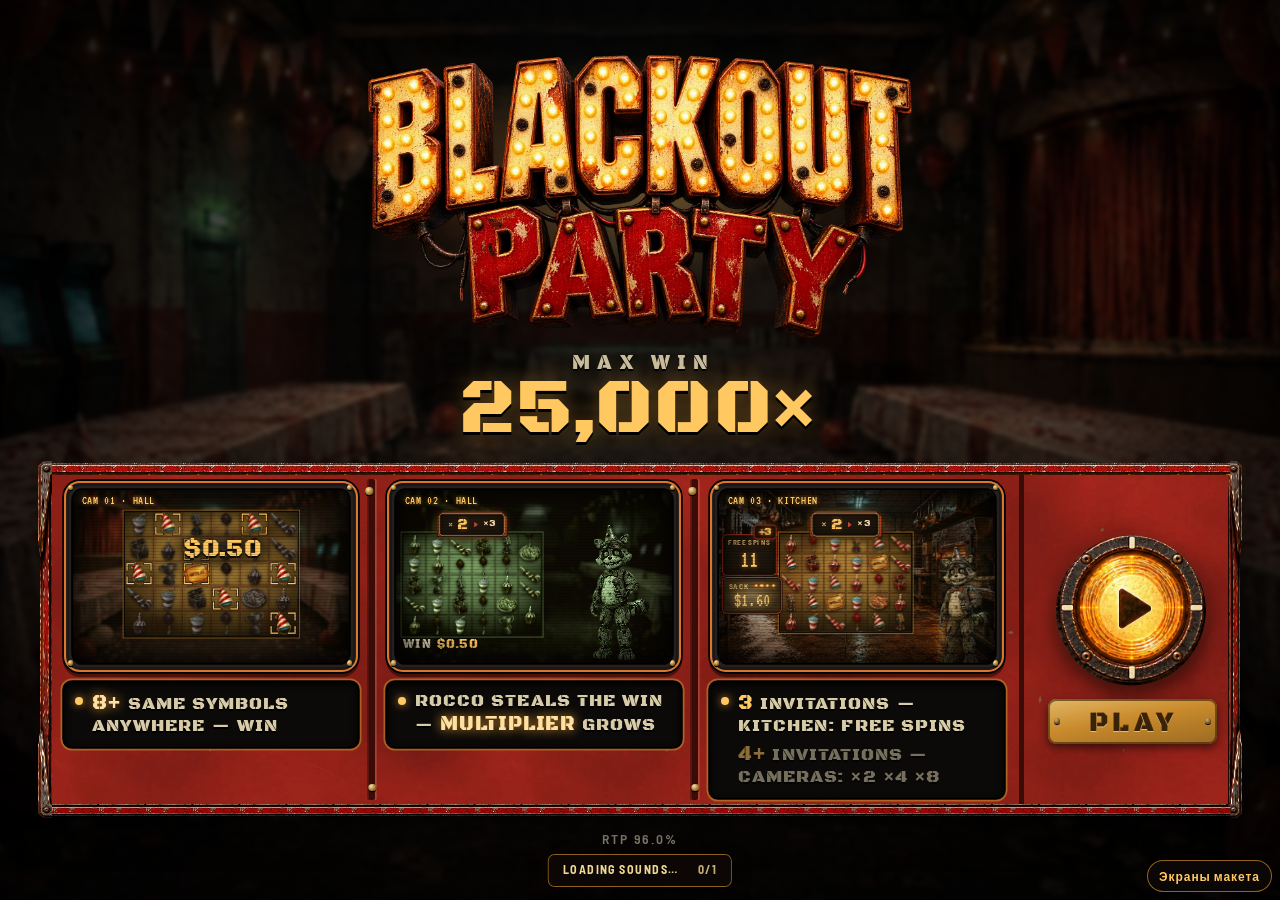
==== commit 13fed0b8: "Обновление: загрузка Рокко перед первым спином, плашка про «меньше движения», плавнее отрисовка Co-A" ====
--- a/index.html
+++ b/index.html
@@ -3,7 +3,7 @@
 <meta name="viewport" content="width=device-width, initial-scale=1, viewport-fit=cover">
 <style>html,body{margin:0;height:100%}</style>
 <meta charset="utf-8">
-<script>(function(){var V=window.__BPV={"assets/audio/manifest-music.json":"cbb50baf","assets/audio/manifest-sfx.json":"9c9d6d06","assets/audio/music/bigwin-lounge-a.aac.mp4":"ab4923f8","assets/audio/music/bigwin-musicbox-a.aac.mp4":"8724e5cf","assets/audio/music/bigwin-musicbox-b.aac.mp4":"a3553640","assets/audio/music/bigwin-nightfunk-b.aac.mp4":"0f3c5422","assets/audio/music/bigwin-organ-a.aac.mp4":"3e207b2a","assets/audio/music/bigwin-synth-a.aac.mp4":"826f6648","assets/audio/music/bonus-arcade-1.aac.mp4":"b1fc65c7","assets/audio/music/bonus-disco-1.aac.mp4":"db5dbf26","assets/audio/music/bonus-drum-1.aac.mp4":"ce7000ab","assets/audio/music/bonus-funk-1.aac.mp4":"12b13df3","assets/audio/music/bonus-march-1.aac.mp4":"42994cf1","assets/audio/music/bonus-organ-1.aac.mp4":"29911f9e","assets/audio/music/bonus-surf-1.aac.mp4":"e164a0b0","assets/audio/music/bonus-swing-1.aac.mp4":"6206bcf7","assets/audio/music/cameras-hum-1.aac.mp4":"858bed3e","assets/audio/music/cameras-hum-2.aac.mp4":"979744b2","assets/audio/music/cameras-noir-1.aac.mp4":"dfe17070","assets/audio/music/cameras-noir-2.aac.mp4":"ad45d76e","assets/audio/music/cameras-piano-1.aac.mp4":"925fc606","assets/audio/music/cameras-pulse-1.aac.mp4":"9aa58cea","assets/audio/music/cameras-pulse-2.aac.mp4":"177181b8","assets/audio/music/cameras-sonar-1.aac.mp4":"68230d45","assets/audio/music/camlayer-crt-1.aac.mp4":"2e6f2505","assets/audio/music/camlayer-drone-1.aac.mp4":"8218dff6","assets/audio/music/camlayer-pulse-1.aac.mp4":"5550a44c","assets/audio/music/camlayer-tape-1.aac.mp4":"19286a1f","assets/audio/music/hall-ambient-1.aac.mp4":"cf57c136","assets/audio/music/hall-ambient-2.aac.mp4":"b7efd39f","assets/audio/music/hall-arcade-1.aac.mp4":"5c0e40da","assets/audio/music/hall-arcade-2.aac.mp4":"12be8374","assets/audio/music/hall-bossa-1.aac.mp4":"c6b819d8","assets/audio/music/hall-brushes-1.aac.mp4":"35886b2f","assets/audio/music/hall-carnival-1.aac.mp4":"c8fdca03","assets/audio/music/hall-carnival-2.aac.mp4":"7fb84f0b","assets/audio/music/hall-carousel-1.aac.mp4":"6b781e39","assets/audio/music/hall-carousel-2.aac.mp4":"6dcdef8a","assets/audio/music/hall-drift-1.aac.mp4":"e5091033","assets/audio/music/hall-hum-2.aac.mp4":"f41ea06f","assets/audio/music/hall-kalimba-1.aac.mp4":"4dca230c","assets/audio/music/hall-lounge-1.aac.mp4":"5444c38c","assets/audio/music/hall-lounge-2.aac.mp4":"2e20c635","assets/audio/music/hall-lullaby-1.aac.mp4":"8f9efcb8","assets/audio/music/hall-musicbox-1.aac.mp4":"90260402","assets/audio/music/hall-musicbox-2.aac.mp4":"a940918f","assets/audio/music/hall-padbells-1.aac.mp4":"34d99841","assets/audio/music/hall-padbells-2.aac.mp4":"884dfc53","assets/audio/music/hall-tape-2.aac.mp4":"bad13b27","assets/audio/music/hall-trattoria-1.aac.mp4":"d4593b78","assets/audio/music/hall-trattoria-2.aac.mp4":"5ae5039b","assets/audio/music/hall-vhs-1.aac.mp4":"0fa29e6e","assets/audio/music/hall-wall-1.aac.mp4":"47267da6","assets/audio/music/kitchen-arcade-1.aac.mp4":"3198c434","assets/audio/music/kitchen-arcade-2.aac.mp4":"e867d89f","assets/audio/music/kitchen-funk-1.aac.mp4":"e82aa778","assets/audio/music/kitchen-groove-1.aac.mp4":"8d1c84a1","assets/audio/music/kitchen-groove-2.aac.mp4":"6b4e97f9","assets/audio/music/kitchen-pizzicato-1.aac.mp4":"e68b3e27","assets/audio/music/kitchen-trattoria-1.aac.mp4":"6a830877","assets/audio/music/kitchen-trattoria-2.aac.mp4":"1b10f70c","assets/audio/music/maxwin-lounge-a.aac.mp4":"9ed2a5e9","assets/audio/music/maxwin-musicbox-a.aac.mp4":"b90e38f9","assets/audio/music/maxwin-nightfunk-b.aac.mp4":"9495a7b1","assets/audio/music/maxwin-organ-a.aac.mp4":"fa32699c","assets/audio/music/maxwin-organ-b.aac.mp4":"9323064d","assets/audio/music/maxwin-synth-a.aac.mp4":"a907e3c4","assets/audio/music/welcome-hall-1.aac.mp4":"76453c78","assets/audio/music/welcome-lounge-1.aac.mp4":"c69037e4","assets/audio/notes-sfx.json":"d1dd5c7b","assets/audio/sfx/amb-cameras-A1.aac.mp4":"00713ea9","assets/audio/sfx/amb-cameras-A1.ogg":"50ddb621","assets/audio/sfx/amb-cameras-B1.aac.mp4":"af8da792","assets/audio/sfx/amb-cameras-B1.ogg":"9bd9eeb3","assets/audio/sfx/amb-cameras-C1.aac.mp4":"6cd7f7a7","assets/audio/sfx/amb-cameras-C1.ogg":"8a716e34","assets/audio/sfx/amb-cameras-D1.aac.mp4":"467b7396","assets/audio/sfx/amb-cameras-D1.ogg":"f91be697","assets/audio/sfx/amb-cameras-E1.aac.mp4":"5b2a4e7c","assets/audio/sfx/amb-cameras-E1.ogg":"e29f2e19","assets/audio/sfx/amb-cameras-F1.aac.mp4":"b990ed1a","assets/audio/sfx/amb-cameras-F1.ogg":"c39eee9c","assets/audio/sfx/amb-hall-A1.aac.mp4":"86fab82e","assets/audio/sfx/amb-hall-A1.ogg":"eb387219","assets/audio/sfx/amb-hall-B1.aac.mp4":"a6391c84","assets/audio/sfx/amb-hall-B1.ogg":"a50242c1","assets/audio/sfx/amb-hall-C1.aac.mp4":"34af2dba","assets/audio/sfx/amb-hall-C1.ogg":"205e8f2e","assets/audio/sfx/amb-hall-D1.aac.mp4":"5605223e","assets/audio/sfx/amb-hall-D1.ogg":"782de5ea","assets/audio/sfx/amb-hall-E1.aac.mp4":"29910032","assets/audio/sfx/amb-hall-E1.ogg":"5b52f896","assets/audio/sfx/amb-hall-F1.aac.mp4":"7ec0cb87","assets/audio/sfx/amb-hall-F1.ogg":"8077845c","assets/audio/sfx/amb-kitchen-A1.aac.mp4":"82f55de2","assets/audio/sfx/amb-kitchen-A1.ogg":"36a760e2","assets/audio/sfx/amb-kitchen-B1.aac.mp4":"d5dba807","assets/audio/sfx/amb-kitchen-B1.ogg":"94960c71","assets/audio/sfx/amb-kitchen-C1.aac.mp4":"13e901b1","assets/audio/sfx/amb-kitchen-C1.ogg":"a868874d","assets/audio/sfx/amb-kitchen-D1.aac.mp4":"16c4fd76","assets/audio/sfx/amb-kitchen-D1.ogg":"7155ebf0","assets/audio/sfx/amb-kitchen-E1.aac.mp4":"bdb24398","assets/audio/sfx/amb-kitchen-E1.ogg":"e04a4e6c","assets/audio/sfx/amb-kitchen-F1.aac.mp4":"dca37089","assets/audio/sfx/amb-kitchen-F1.ogg":"4b56d653","assets/audio/sfx/scatter-anticipation-A1.aac.mp4":"681decfd","assets/audio/sfx/scatter-anticipation-B1.aac.mp4":"4f8b6856","assets/audio/sfx/scatter-anticipation-C1.aac.mp4":"52ba52ef","assets/audio/sfx/scatter-anticipation-D1.aac.mp4":"2fd9415f","assets/audio/sfx/scatter-anticipation-E1.aac.mp4":"719ba997","assets/audio/sfx/scatter-anticipation-F1.aac.mp4":"4c76a220","assets/audio/sfxpack-A.aac.mp4":"c30a3095","assets/audio/sfxpack-A.ogg":"c7468492","assets/audio/sfxpack-B.aac.mp4":"277f2bea","assets/audio/sfxpack-B.ogg":"f3731bd2","assets/audio/sfxpack-C.aac.mp4":"b6f71e2d","assets/audio/sfxpack-C.ogg":"fb6af09f","assets/audio/sfxpack-D.aac.mp4":"e161b1bb","assets/audio/sfxpack-D.ogg":"d2a16482","assets/audio/sfxpack-E.aac.mp4":"d6e4aa8e","assets/audio/sfxpack-E.ogg":"62aa001c","assets/audio/sfxpack-F.aac.mp4":"06702d4a","assets/audio/sfxpack-F.ogg":"d4c8099a","assets/bg-hall-landscape.webp":"db13a588","assets/bg-hall-portrait.webp":"47523805","assets/bg-kitchen-landscape.webp":"348a9fb4","assets/bg-kitchen-portrait.webp":"6fb02370","assets/bg-security-landscape.webp":"45584496","assets/bg-security-portrait.webp":"d97431fb","assets/camfeeds/corr-walk1.hevc.mp4":"ca97a337","assets/camfeeds/corr-walk1.webm":"1e6da7bd","assets/camfeeds/corr-walk2.hevc.mp4":"1126d85b","assets/camfeeds/corr-walk2.webm":"ff5b8b48","assets/camfeeds/hall-walk1.hevc.mp4":"e18875bc","assets/camfeeds/hall-walk1.webm":"14967335","assets/camfeeds/hall-walk2.hevc.mp4":"2f0c44c0","assets/camfeeds/hall-walk2.webm":"7d69ab72","assets/camfeeds/hall.webp":"60a615fe","assets/camfeeds/kitchen-walk1.hevc.mp4":"6f8084a5","assets/camfeeds/kitchen-walk1.webm":"9bf27727","assets/camfeeds/kitchen-walk2.hevc.mp4":"8081d9d3","assets/camfeeds/kitchen-walk2.webm":"56d451db","assets/camfeeds/kitchen.webp":"81b93c89","assets/cards/poster-cameras.webp":"6268f434","assets/cards/poster-double.webp":"e0a78e97","assets/cards/poster-hungry.webp":"80a0912c","assets/cards/poster-kitchen.webp":"eb44cdf1","assets/feat-machine.webp":"0009aaa7","assets/feat-strip.webp":"c3bec0e4","assets/fx/lamp.png":"5303922a","assets/fx/mon.json":"322dd7f3","assets/fx/mon0.png":"adc7ffc7","assets/fx/mon1.png":"c749236e","assets/fx/mon2.png":"a94b763c","assets/fx/mon3.png":"d7efdff2","assets/hud-frames/a-rv1.webp":"97006536","assets/hud-frames/a-rv2.webp":"ad672f03","assets/hud-frames/a.webp":"7ef515bd","assets/hud-frames/b-bolt1.webp":"36a7d012","assets/hud-frames/b-bolt2.webp":"925a9b13","assets/hud-frames/b.webp":"801da543","assets/hud-frames/c-scr1.webp":"ecc23845","assets/hud-frames/c-scr2.webp":"2a55c6c1","assets/hud-frames/c.webp":"aa3cbdc1","assets/hud-frames/d-brk-b.webp":"d6784f4d","assets/hud-frames/d-brk-m.webp":"61f63e44","assets/hud-frames/d-brk-t.webp":"bc35250b","assets/hud-frames/d-dark.webp":"92c49093","assets/hud-frames/d-ochre.webp":"221e41b9","assets/hud-frames/e.webp":"564b8b1c","assets/hud-frames/f-w1.webp":"0a837a6a","assets/hud-frames/f-w2.webp":"6c9e6597","assets/hud-frames/f-w3.webp":"356f9f5e","assets/hud-frames/f.webp":"a2350c8a","assets/ill-mode-cameras.webp":"590360ca","assets/ill-mode-kitchen.webp":"45c8e5c6","assets/plates-all/cork.webp":"0b93af76","assets/plates-all/ref-buy.webp":"8156be56","assets/plates-all/ref-m1.webp":"db86de91","assets/plates-note/paper.webp":"0b9b4844","assets/plates-note/tape-a.webp":"d905b746","assets/plates-note/tape-b.webp":"e22e64cc","assets/plates-note/tape-c.webp":"1f851545","assets/plates-redmetal/cabinet-mid.webp":"67bb4956","assets/plates-redmetal/cabinet.webp":"36179d14","assets/plates-redmetal/castiron-mid.webp":"b440f640","assets/plates-redmetal/castiron.webp":"f073d401","assets/plates-redmetal/enamel-mid.webp":"ad125c1f","assets/plates-redmetal/enamel.webp":"912b1cb3","assets/plates-redmetal/firebox-mid.webp":"afd1e72e","assets/plates-redmetal/firebox.webp":"a98c877a","assets/plates-redmetal/jukebox-mid.webp":"61eff875","assets/plates-redmetal/jukebox.webp":"76bea074","assets/plates-redmetal/marquee-mid.webp":"28186312","assets/plates-redmetal/marquee.webp":"b6f68da2","assets/plates-redmetal/riveted-mid.webp":"054bb816","assets/plates-redmetal/riveted.webp":"9c849e4e","assets/plates-redmetal/toolbox-mid.webp":"af24a92b","assets/plates-redmetal/toolbox.webp":"17e3c087","assets/plates-redmetal2/crate-mid.webp":"661b8279","assets/plates-redmetal2/crate.webp":"7c682dae","assets/plates-redmetal2/elevator-mid.webp":"f10bf95e","assets/plates-redmetal2/elevator.webp":"9cc57759","assets/plates-redmetal2/gaspump-mid.webp":"4ec28e71","assets/plates-redmetal2/gaspump.webp":"53b3992e","assets/plates-redmetal2/pinball-mid.webp":"e76fa577","assets/plates-redmetal2/pinball.webp":"db08e3fe","assets/plates-redmetal2/safe-mid.webp":"45a3b5c0","assets/plates-redmetal2/safe.webp":"7d07b4bf","assets/plates-redmetal2/slotcab-mid.webp":"fc9247a3","assets/plates-redmetal2/slotcab.webp":"1f41f3f7","assets/plates-redmetal2/ticket-mid.webp":"4bdcfcff","assets/plates-redmetal2/ticket.webp":"60f2758e","assets/plates-redmetal2/warning-mid.webp":"a09a7c51","assets/plates-redmetal2/warning.webp":"aa30d372","assets/plates2/enamel-cream.webp":"c8feb0dc","assets/plates2/hardboard.webp":"ed93f575","assets/plates2/paper-a.webp":"2e24fe06","assets/plates2/paper-b.webp":"636aec41","assets/plates2/rust.webp":"8f5a5d93","assets/plates2/scratch.webp":"7673a87d","assets/plates2/tape.webp":"730cc687","assets/plates2/wax.webp":"57e634ea","assets/plates2/wood-green.webp":"2a798639","assets/plates3/banner.webp":"5f902a17","assets/plates3/carnival.webp":"42e21e4c","assets/plates3/chalk.webp":"016d19ea","assets/plates3/crt.webp":"f233b57d","assets/plates3/curtain.webp":"4cbb4e00","assets/plates3/jukebox.webp":"7ebb586c","assets/plates3/pizzabox.webp":"de1e8cea","assets/plates3/prize.webp":"cd47dafb","assets/plates3/toolbox.webp":"c2e160ad","assets/rocco-A1-v2.webp":"7af58111","assets/rocco-A2.webp":"56730453","assets/rocco/A-rub.hevc.mp4":"b2242518","assets/rocco/A-rub.webm":"bd09cc97","assets/rocco/BW-cheer.hevc.mp4":"8d114acf","assets/rocco/BW-cheer.webm":"02eccef9","assets/rocco/BW-idle.hevc.mp4":"f95ffb23","assets/rocco/BW-idle.webm":"9a8c1a95","assets/rocco/BW-max.hevc.mp4":"41177a2b","assets/rocco/BW-max.webm":"da701145","assets/rocco/C-stare.mp4":"f7e04c16","assets/rocco/C-vanish.mp4":"0d586d96","assets/rocco/C-walk.mp4":"08a5fbb3","assets/rocco/H-cheer3.hevc.mp4":"791f4ff4","assets/rocco/H-cheer3.webm":"cf958c79","assets/rocco/H-grab6.hevc.mp4":"6ba980ff","assets/rocco/H-grab6.webm":"0d555e4b","assets/rocco/H-hat.hevc.mp4":"36c0a3cd","assets/rocco/H-hat.webm":"60a89f76","assets/rocco/H-idle.hevc.mp4":"f95ffb23","assets/rocco/H-idle.webm":"a4f8a8f0","assets/rocco/H-lean.hevc.mp4":"0e3bdbbe","assets/rocco/H-lean.webm":"eb3c3cec","assets/rocco/H-lever.hevc.mp4":"d7dc5613","assets/rocco/H-lever.webm":"53cec004","assets/rocco/H-look.hevc.mp4":"de9e837a","assets/rocco/H-look.webm":"2153c142","assets/rocco/H-mic.hevc.mp4":"02b792d7","assets/rocco/H-mic.webm":"4b8f6a19","assets/rocco/H-punch5.hevc.mp4":"52351552","assets/rocco/H-punch5.webm":"910b8d88","assets/rocco/H-swallow4.hevc.mp4":"63aa107f","assets/rocco/H-swallow4.mouth.json":"53f4732f","assets/rocco/H-swallow4.webm":"8002f9b9","assets/rocco/H-sway.hevc.mp4":"af7b2d33","assets/rocco/H-sway.webm":"835ee8e0","assets/rocco/H-throw.hevc.mp4":"c4b1f23a","assets/rocco/H-throw.webm":"d524d054","assets/rocco/H-toss2.hevc.mp4":"3a1a1d3c","assets/rocco/H-toss2.webm":"d21f32c9","assets/rocco/H-wave.hevc.mp4":"c28e5075","assets/rocco/H-wave.webm":"8d9501ea","assets/rocco/I-glitch.hevc.mp4":"c22a9d4a","assets/rocco/I-glitch.webm":"d0c64fc0","assets/rocco/I-hat.hevc.mp4":"bd25955f","assets/rocco/I-hat.webm":"0a89fbbe","assets/rocco/I-look.hevc.mp4":"00ea854c","assets/rocco/I-look.webm":"5e84a8b2","assets/rocco/I-mic.hevc.mp4":"cc6d0bb6","assets/rocco/I-mic.webm":"6872885b","assets/rocco/I-sway.hevc.mp4":"b543eebf","assets/rocco/I-sway.webm":"cf673615","assets/rocco/I-wave.hevc.mp4":"80eed110","assets/rocco/I-wave.webm":"402c33f0","assets/rocco/K-cheer.hevc.mp4":"48ba24c6","assets/rocco/K-cheer.webm":"1f32f304","assets/rocco/K-dump.hevc.mp4":"b75739b3","assets/rocco/K-dump.webm":"321b0734","assets/rocco/KS-handoff.hevc.mp4":"da56ad5b","assets/rocco/KS-handoff.webm":"3f681eed","assets/rocco/KS-pawempty2.hevc.mp4":"e75d8638","assets/rocco/KS-pawempty2.webm":"00e93b8e","assets/rocco/KS-pawpour.hevc.mp4":"094d02a9","assets/rocco/KS-pawpour.webm":"dadb48fb","assets/rocco/KS-rub.hevc.mp4":"4eece393","assets/rocco/KS-rub.webm":"eb836109","assets/rocco/KS-sackroc.hevc.mp4":"44b29ef7","assets/rocco/KS-sackroc.webm":"7942b9ee","assets/rocco/KS-sniff.hevc.mp4":"b193b039","assets/rocco/KS-sniff.webm":"8258a3aa","assets/rocco/L-column.hevc.mp4":"b7a69262","assets/rocco/L-column.webm":"fed61ba8","assets/rocco/L-idle.hevc.mp4":"5065ed64","assets/rocco/L-idle.webm":"7e4d37c8","assets/rocco/L-stare.hevc.mp4":"d063103c","assets/rocco/L-stare.webm":"a789e180","assets/rocco/P-giggle.hevc.mp4":"a4c8c6ed","assets/rocco/P-giggle.webm":"7fc416cf","assets/rocco/R-breaker.hevc.mp4":"4804f45a","assets/rocco/R-breaker.webm":"7b73298e","assets/rocco/R-grab.hevc.mp4":"b1a1c2f5","assets/rocco/R-grab.webm":"b7f66dca","assets/rocco/R-grab2.hevc.mp4":"a195c93a","assets/rocco/R-grab2.webm":"b5c5ed89","assets/rocco/R-punch.hevc.mp4":"77037c68","assets/rocco/R-punch.webm":"a40a2ca0","assets/rocco/R-slam.hevc.mp4":"9b1aa39f","assets/rocco/R-slam.webm":"ae9915f6","assets/rocco/R-throw.hevc.mp4":"371769d7","assets/rocco/R-throw.webm":"ceca0a70","assets/rocco/T-wake.hevc.mp4":"d8b90fde","assets/rocco/T-wake.webm":"c618a840","assets/rocco/W-clap.hevc.mp4":"72864b13","assets/rocco/W-clap.webm":"8edbd33b","assets/rocco/W-dance.hevc.mp4":"32e3a3da","assets/rocco/W-dance.webm":"94221d0e","assets/rocco/W-grab.hevc.mp4":"ceeae659","assets/rocco/W-grab.webm":"ba40c493","assets/rocco/W-grab2.hevc.mp4":"8bd9fdf7","assets/rocco/W-grab2.webm":"a15ab012","assets/rocco/W-huge.hevc.mp4":"a66c4758","assets/rocco/W-huge.webm":"7d15607a","assets/rocco/W-reach.hevc.mp4":"d5a393ee","assets/rocco/W-reach.webm":"4f1a6498","assets/rocco/cam-C0.webp":"7b3c5446","assets/rocco/cam-C1.webp":"bd0e6f81","assets/rocco/cam-C2.webp":"e8049a72","assets/rocco/cam-C3.webp":"110fdb2a","assets/rocco/paw.png":"8e83905b","assets/rocco/paw2-arm.webp":"7d0d42d9","assets/rocco/paw2-fingers.webp":"c3b68935","assets/rocco/paw2-palm.webp":"aa3c997d","assets/rocco/paw2.json":"23b1e837","assets/rocco/paw3-arm.webp":"24f285dc","assets/rocco/paw3-fingers.webp":"dc5061c5","assets/rocco/paw3-palm.webp":"3ac68c93","assets/rocco/paw3.json":"04abe3c8","assets/rocco/paw4-arm.webp":"16171b90","assets/rocco/paw4-fingers.webp":"3759e79a","assets/rocco/paw4-palm.webp":"acc259ed","assets/rocco/paw4.json":"a478a713","assets/rocco/paw5-arm.webp":"1721894d","assets/rocco/paw5-fingers.webp":"2d5e9a0f","assets/rocco/paw5-palm.webp":"51e1d5ed","assets/rocco/paw5.json":"83989cbe","assets/sym-camera-t1.webp":"06fe0000","assets/sym-camera-t2.webp":"a92d73ee","assets/sym-camera-t3.webp":"cf5ea65e","assets/sym-high-gift.webp":"48dc7003","assets/sym-high-mask.webp":"5fe88702","assets/sym-high-mic.webp":"3ea84967","assets/sym-high-pizza.webp":"9f351904","assets/sym-low-balloon.webp":"8311530e","assets/sym-low-cup.webp":"cf022fd6","assets/sym-low-cupcake.webp":"e9484ede","assets/sym-low-hat.webp":"72bad15f","assets/sym-low-horn.webp":"40e4fd24","assets/sym-rocco-monitor.webp":"befd73ae","assets/sym-scatter-invitation.webp":"2b66e00e","assets/sym-wild.webp":"1ec9fb11","assets/trans/curtain.webp":"4643574b","assets/trans/shutter.webp":"77e3a129","assets/ui/logo-base.webp":"94d97740","assets/ui/logo-y.webp":"0c179c32","assets/ui/logo.webp":"085b4520","assets/ui2/dlg-band.webp":"a8b6ed1e","assets/ui2/dlg-frame.webp":"ccd1fa04","assets/ui2/dlg-screw.svg":"3cc07b0a","assets/ui2/frame1.webp":"b08f78ed","assets/ui2/panel-frame.webp":"5e3ed38e","assets/ui2/pod1-auto.webp":"baedb196","assets/ui2/pod1-full.webp":"d0e1e5c7","assets/ui2/pod1-lr.webp":"4ac55cc1","assets/ui2/pod1-menu.webp":"58408c11","assets/ui2/pod1-minus.webp":"4ec0b28a","assets/ui2/pod1-play-blank.webp":"8e499859","assets/ui2/pod1-play.webp":"f775aaa9","assets/ui2/pod1-plus.webp":"3bcab40d","assets/ui2/pod1-sound.webp":"3d26e7d5","assets/ui2/pod1-tile-clean.webp":"be317735","assets/ui2/pod1-tile.webp":"3dc41858","assets/ui2/pod1-win-balance.webp":"1edbe685","assets/ui2/pod1-win-bet.webp":"99df8154","assets/uikit/hud-m1-chips.webp":"f243623a","assets/uikit/hud-m1-grain.webp":"a92e4f72","assets/uikit/hud-m1-rust.webp":"7da0f75f","assets/uikit/hud-m1-wear.webp":"397f1991","assets/uikit/rocco-hall-still.webp":"e84841bf","assets/uikit/steel-gun.webp":"a3bcd854","assets/uikit/steel-red.webp":"e884f8e5","assets/uikit/wood-oxblood.webp":"8f4f1610","audio.js":"86c049f8","bigwin-fx.js":"95710797","bigwin-rocco.js":"988aa619","bigwin-show.js":"56d7c259","bonus-ui.css":"ade63fcd","bonus-ui.js":"ef2f8617","buy-board.css":"eadb641c","buy-board.js":"2e35a95d","camfeeds.js":"4255397d","cams-rec.js":"3eb228b3","collect.js":"aaca6523","dialogs-f-auto.js":"1b7fd583","dialogs-f.js":"943602fe","feature-cards.html":"f1c49045","field-table.js":"cee9d6c6","fonts/AlfaSlabOne-Regular.ttf":"08fb3e65","fonts/AllertaStencil-Regular.ttf":"18ed422b","fonts/BarlowSemiCondensed-Bold.ttf":"d6e7dfaa","fonts/BarlowSemiCondensed-SemiBold.ttf":"7f77e067","fonts/BigShouldersStencilDisplay-VF.ttf":"5dd4e537","fonts/BlackOpsOne-Regular.ttf":"a51bebbc","fonts/BowlbyOneSC-Regular.ttf":"ff81f3fd","fonts/Bungee-Regular.ttf":"985db0d5","fonts/BungeeInline-Regular.ttf":"0444b261","fonts/Goldman-Bold.ttf":"2c39d25f","fonts/Graduate-Regular.ttf":"300dc6f4","fonts/LuckiestGuy-Regular.ttf":"0bcd76d9","fonts/RussoOne-Regular.ttf":"c05ca5b6","fonts/Rye-Regular.ttf":"2dcafff1","fonts/SairaStencilOne-Regular.ttf":"65204b60","fonts/SpecialElite-Regular.ttf":"3aae0bad","fonts/SquadaOne-Regular.ttf":"5ea659ea","fonts/Staatliches-Regular.ttf":"fe3783e0","fonts/StardosStencil-Bold.ttf":"8a572bee","fonts/Teko-VF.ttf":"4b78b2e2","fonts/TitanOne-Regular.ttf":"ae17e555","fonts/VT323-Regular.ttf":"5b82551f","hl.js":"7e31ea70","hud-variants-anim.txt":"80cafd22","hud-variants.html":"e123dc83","index.html":"ad37e15b","maxwin-text.html":"633057f8","maxwin-variants.html":"4f2bb80b","plates-all.html":"08c69ec5","plates-note.js":"47800b08","plates-redmetal.html":"bf6d8882","plates-variants.html":"f96e6783","plates-variants2.html":"c7edd2fe","play-plaques.html":"4b0c25ed","punchfx-blackout.js":"7394af25","punchfx-glass.js":"0e8588cb","punchfx-ribbon.js":"ca1c287f","punchfx-shake.js":"703a52ef","punchhit.js":"800a26d9","rocco-alive.js":"d9726607","rocco-flow.js":"15249b15","rocco-neutral.js":"36a8b44e","rocco-touch.js":"7e89f24e","sack.js":"1ed99c46","scene-trans.js":"aecc32cd","sound-board.html":"abe1725e","test-panel.js":"d3f60ead","transitions.html":"e80879e7","transitions2.html":"014fc759","transitions3.html":"465785ee","ui.js":"61b93dba","welcome-cams.js":"c4a3a1a5","welcome-desk.html":"41889b47","welcome.js":"84d1e87d","winfx.js":"5e17bce1"},C={},B=document.baseURI.replace(/[?#].*$/,'').replace(/[^\/]*$/,'');
+<script>(function(){var V=window.__BPV={"assets/audio/manifest-music.json":"cbb50baf","assets/audio/manifest-sfx.json":"9c9d6d06","assets/audio/music/bigwin-lounge-a.aac.mp4":"ab4923f8","assets/audio/music/bigwin-musicbox-a.aac.mp4":"8724e5cf","assets/audio/music/bigwin-musicbox-b.aac.mp4":"a3553640","assets/audio/music/bigwin-nightfunk-b.aac.mp4":"0f3c5422","assets/audio/music/bigwin-organ-a.aac.mp4":"3e207b2a","assets/audio/music/bigwin-synth-a.aac.mp4":"826f6648","assets/audio/music/bonus-arcade-1.aac.mp4":"b1fc65c7","assets/audio/music/bonus-disco-1.aac.mp4":"db5dbf26","assets/audio/music/bonus-drum-1.aac.mp4":"ce7000ab","assets/audio/music/bonus-funk-1.aac.mp4":"12b13df3","assets/audio/music/bonus-march-1.aac.mp4":"42994cf1","assets/audio/music/bonus-organ-1.aac.mp4":"29911f9e","assets/audio/music/bonus-surf-1.aac.mp4":"e164a0b0","assets/audio/music/bonus-swing-1.aac.mp4":"6206bcf7","assets/audio/music/cameras-hum-1.aac.mp4":"858bed3e","assets/audio/music/cameras-hum-2.aac.mp4":"979744b2","assets/audio/music/cameras-noir-1.aac.mp4":"dfe17070","assets/audio/music/cameras-noir-2.aac.mp4":"ad45d76e","assets/audio/music/cameras-piano-1.aac.mp4":"925fc606","assets/audio/music/cameras-pulse-1.aac.mp4":"9aa58cea","assets/audio/music/cameras-pulse-2.aac.mp4":"177181b8","assets/audio/music/cameras-sonar-1.aac.mp4":"68230d45","assets/audio/music/camlayer-crt-1.aac.mp4":"2e6f2505","assets/audio/music/camlayer-drone-1.aac.mp4":"8218dff6","assets/audio/music/camlayer-pulse-1.aac.mp4":"5550a44c","assets/audio/music/camlayer-tape-1.aac.mp4":"19286a1f","assets/audio/music/hall-ambient-1.aac.mp4":"cf57c136","assets/audio/music/hall-ambient-2.aac.mp4":"b7efd39f","assets/audio/music/hall-arcade-1.aac.mp4":"5c0e40da","assets/audio/music/hall-arcade-2.aac.mp4":"12be8374","assets/audio/music/hall-bossa-1.aac.mp4":"c6b819d8","assets/audio/music/hall-brushes-1.aac.mp4":"35886b2f","assets/audio/music/hall-carnival-1.aac.mp4":"c8fdca03","assets/audio/music/hall-carnival-2.aac.mp4":"7fb84f0b","assets/audio/music/hall-carousel-1.aac.mp4":"6b781e39","assets/audio/music/hall-carousel-2.aac.mp4":"6dcdef8a","assets/audio/music/hall-drift-1.aac.mp4":"e5091033","assets/audio/music/hall-hum-2.aac.mp4":"f41ea06f","assets/audio/music/hall-kalimba-1.aac.mp4":"4dca230c","assets/audio/music/hall-lounge-1.aac.mp4":"5444c38c","assets/audio/music/hall-lounge-2.aac.mp4":"2e20c635","assets/audio/music/hall-lullaby-1.aac.mp4":"8f9efcb8","assets/audio/music/hall-musicbox-1.aac.mp4":"90260402","assets/audio/music/hall-musicbox-2.aac.mp4":"a940918f","assets/audio/music/hall-padbells-1.aac.mp4":"34d99841","assets/audio/music/hall-padbells-2.aac.mp4":"884dfc53","assets/audio/music/hall-tape-2.aac.mp4":"bad13b27","assets/audio/music/hall-trattoria-1.aac.mp4":"d4593b78","assets/audio/music/hall-trattoria-2.aac.mp4":"5ae5039b","assets/audio/music/hall-vhs-1.aac.mp4":"0fa29e6e","assets/audio/music/hall-wall-1.aac.mp4":"47267da6","assets/audio/music/kitchen-arcade-1.aac.mp4":"3198c434","assets/audio/music/kitchen-arcade-2.aac.mp4":"e867d89f","assets/audio/music/kitchen-funk-1.aac.mp4":"e82aa778","assets/audio/music/kitchen-groove-1.aac.mp4":"8d1c84a1","assets/audio/music/kitchen-groove-2.aac.mp4":"6b4e97f9","assets/audio/music/kitchen-pizzicato-1.aac.mp4":"e68b3e27","assets/audio/music/kitchen-trattoria-1.aac.mp4":"6a830877","assets/audio/music/kitchen-trattoria-2.aac.mp4":"1b10f70c","assets/audio/music/maxwin-lounge-a.aac.mp4":"9ed2a5e9","assets/audio/music/maxwin-musicbox-a.aac.mp4":"b90e38f9","assets/audio/music/maxwin-nightfunk-b.aac.mp4":"9495a7b1","assets/audio/music/maxwin-organ-a.aac.mp4":"fa32699c","assets/audio/music/maxwin-organ-b.aac.mp4":"9323064d","assets/audio/music/maxwin-synth-a.aac.mp4":"a907e3c4","assets/audio/music/welcome-hall-1.aac.mp4":"76453c78","assets/audio/music/welcome-lounge-1.aac.mp4":"c69037e4","assets/audio/notes-sfx.json":"d1dd5c7b","assets/audio/sfx/amb-cameras-A1.aac.mp4":"00713ea9","assets/audio/sfx/amb-cameras-A1.ogg":"f8715689","assets/audio/sfx/amb-cameras-B1.aac.mp4":"af8da792","assets/audio/sfx/amb-cameras-B1.ogg":"5c711010","assets/audio/sfx/amb-cameras-C1.aac.mp4":"6cd7f7a7","assets/audio/sfx/amb-cameras-C1.ogg":"36ee0f27","assets/audio/sfx/amb-cameras-D1.aac.mp4":"467b7396","assets/audio/sfx/amb-cameras-D1.ogg":"1141a81d","assets/audio/sfx/amb-cameras-E1.aac.mp4":"5b2a4e7c","assets/audio/sfx/amb-cameras-E1.ogg":"55ff303a","assets/audio/sfx/amb-cameras-F1.aac.mp4":"b990ed1a","assets/audio/sfx/amb-cameras-F1.ogg":"8a2665cd","assets/audio/sfx/amb-hall-A1.aac.mp4":"86fab82e","assets/audio/sfx/amb-hall-A1.ogg":"03826ad4","assets/audio/sfx/amb-hall-B1.aac.mp4":"a6391c84","assets/audio/sfx/amb-hall-B1.ogg":"63205aee","assets/audio/sfx/amb-hall-C1.aac.mp4":"34af2dba","assets/audio/sfx/amb-hall-C1.ogg":"08787a2f","assets/audio/sfx/amb-hall-D1.aac.mp4":"5605223e","assets/audio/sfx/amb-hall-D1.ogg":"8e321e6b","assets/audio/sfx/amb-hall-E1.aac.mp4":"29910032","assets/audio/sfx/amb-hall-E1.ogg":"7c252b8d","assets/audio/sfx/amb-hall-F1.aac.mp4":"7ec0cb87","assets/audio/sfx/amb-hall-F1.ogg":"aaf998e2","assets/audio/sfx/amb-kitchen-A1.aac.mp4":"82f55de2","assets/audio/sfx/amb-kitchen-A1.ogg":"ae987080","assets/audio/sfx/amb-kitchen-B1.aac.mp4":"d5dba807","assets/audio/sfx/amb-kitchen-B1.ogg":"195ef883","assets/audio/sfx/amb-kitchen-C1.aac.mp4":"13e901b1","assets/audio/sfx/amb-kitchen-C1.ogg":"05a33ffe","assets/audio/sfx/amb-kitchen-D1.aac.mp4":"16c4fd76","assets/audio/sfx/amb-kitchen-D1.ogg":"a008a2cf","assets/audio/sfx/amb-kitchen-E1.aac.mp4":"bdb24398","assets/audio/sfx/amb-kitchen-E1.ogg":"5adbe6a9","assets/audio/sfx/amb-kitchen-F1.aac.mp4":"dca37089","assets/audio/sfx/amb-kitchen-F1.ogg":"4bcc2636","assets/audio/sfx/scatter-anticipation-A1.aac.mp4":"681decfd","assets/audio/sfx/scatter-anticipation-B1.aac.mp4":"4f8b6856","assets/audio/sfx/scatter-anticipation-C1.aac.mp4":"52ba52ef","assets/audio/sfx/scatter-anticipation-D1.aac.mp4":"2fd9415f","assets/audio/sfx/scatter-anticipation-E1.aac.mp4":"719ba997","assets/audio/sfx/scatter-anticipation-F1.aac.mp4":"4c76a220","assets/audio/sfxpack-A.aac.mp4":"c30a3095","assets/audio/sfxpack-A.ogg":"bf6d7047","assets/audio/sfxpack-B.aac.mp4":"277f2bea","assets/audio/sfxpack-B.ogg":"48d5b741","assets/audio/sfxpack-C.aac.mp4":"b6f71e2d","assets/audio/sfxpack-C.ogg":"69323330","assets/audio/sfxpack-D.aac.mp4":"e161b1bb","assets/audio/sfxpack-D.ogg":"42fee0de","assets/audio/sfxpack-E.aac.mp4":"d6e4aa8e","assets/audio/sfxpack-E.ogg":"c2fa0f0a","assets/audio/sfxpack-F.aac.mp4":"06702d4a","assets/audio/sfxpack-F.ogg":"f97ace28","assets/bg-hall-landscape.webp":"db13a588","assets/bg-hall-portrait.webp":"47523805","assets/bg-kitchen-landscape.webp":"348a9fb4","assets/bg-kitchen-portrait.webp":"6fb02370","assets/bg-security-landscape.webp":"45584496","assets/bg-security-portrait.webp":"d97431fb","assets/camfeeds/corr-walk1.hevc.mp4":"ca97a337","assets/camfeeds/corr-walk1.webm":"1e6da7bd","assets/camfeeds/corr-walk2.hevc.mp4":"1126d85b","assets/camfeeds/corr-walk2.webm":"ff5b8b48","assets/camfeeds/hall-walk1.hevc.mp4":"e18875bc","assets/camfeeds/hall-walk1.webm":"14967335","assets/camfeeds/hall-walk2.hevc.mp4":"2f0c44c0","assets/camfeeds/hall-walk2.webm":"7d69ab72","assets/camfeeds/hall.webp":"60a615fe","assets/camfeeds/kitchen-walk1.hevc.mp4":"6f8084a5","assets/camfeeds/kitchen-walk1.webm":"9bf27727","assets/camfeeds/kitchen-walk2.hevc.mp4":"8081d9d3","assets/camfeeds/kitchen-walk2.webm":"56d451db","assets/camfeeds/kitchen.webp":"81b93c89","assets/cards/poster-cameras.webp":"6268f434","assets/cards/poster-double.webp":"e0a78e97","assets/cards/poster-hungry.webp":"80a0912c","assets/cards/poster-kitchen.webp":"eb44cdf1","assets/feat-machine.webp":"0009aaa7","assets/feat-strip.webp":"c3bec0e4","assets/fx/lamp.png":"5303922a","assets/fx/mon.json":"322dd7f3","assets/fx/mon0.png":"adc7ffc7","assets/fx/mon1.png":"c749236e","assets/fx/mon2.png":"a94b763c","assets/fx/mon3.png":"d7efdff2","assets/hud-frames/a-rv1.webp":"97006536","assets/hud-frames/a-rv2.webp":"ad672f03","assets/hud-frames/a.webp":"7ef515bd","assets/hud-frames/b-bolt1.webp":"36a7d012","assets/hud-frames/b-bolt2.webp":"925a9b13","assets/hud-frames/b.webp":"801da543","assets/hud-frames/c-scr1.webp":"ecc23845","assets/hud-frames/c-scr2.webp":"2a55c6c1","assets/hud-frames/c.webp":"aa3cbdc1","assets/hud-frames/d-brk-b.webp":"d6784f4d","assets/hud-frames/d-brk-m.webp":"61f63e44","assets/hud-frames/d-brk-t.webp":"bc35250b","assets/hud-frames/d-dark.webp":"92c49093","assets/hud-frames/d-ochre.webp":"221e41b9","assets/hud-frames/e.webp":"564b8b1c","assets/hud-frames/f-w1.webp":"0a837a6a","assets/hud-frames/f-w2.webp":"6c9e6597","assets/hud-frames/f-w3.webp":"356f9f5e","assets/hud-frames/f.webp":"a2350c8a","assets/ill-mode-cameras.webp":"590360ca","assets/ill-mode-kitchen.webp":"45c8e5c6","assets/plates-all/cork.webp":"0b93af76","assets/plates-all/ref-buy.webp":"8156be56","assets/plates-all/ref-m1.webp":"db86de91","assets/plates-note/paper.webp":"0b9b4844","assets/plates-note/tape-a.webp":"d905b746","assets/plates-note/tape-b.webp":"e22e64cc","assets/plates-note/tape-c.webp":"1f851545","assets/plates-redmetal/cabinet-mid.webp":"67bb4956","assets/plates-redmetal/cabinet.webp":"36179d14","assets/plates-redmetal/castiron-mid.webp":"b440f640","assets/plates-redmetal/castiron.webp":"f073d401","assets/plates-redmetal/enamel-mid.webp":"ad125c1f","assets/plates-redmetal/enamel.webp":"912b1cb3","assets/plates-redmetal/firebox-mid.webp":"afd1e72e","assets/plates-redmetal/firebox.webp":"a98c877a","assets/plates-redmetal/jukebox-mid.webp":"61eff875","assets/plates-redmetal/jukebox.webp":"76bea074","assets/plates-redmetal/marquee-mid.webp":"28186312","assets/plates-redmetal/marquee.webp":"b6f68da2","assets/plates-redmetal/riveted-mid.webp":"054bb816","assets/plates-redmetal/riveted.webp":"9c849e4e","assets/plates-redmetal/toolbox-mid.webp":"af24a92b","assets/plates-redmetal/toolbox.webp":"17e3c087","assets/plates-redmetal2/crate-mid.webp":"661b8279","assets/plates-redmetal2/crate.webp":"7c682dae","assets/plates-redmetal2/elevator-mid.webp":"f10bf95e","assets/plates-redmetal2/elevator.webp":"9cc57759","assets/plates-redmetal2/gaspump-mid.webp":"4ec28e71","assets/plates-redmetal2/gaspump.webp":"53b3992e","assets/plates-redmetal2/pinball-mid.webp":"e76fa577","assets/plates-redmetal2/pinball.webp":"db08e3fe","assets/plates-redmetal2/safe-mid.webp":"45a3b5c0","assets/plates-redmetal2/safe.webp":"7d07b4bf","assets/plates-redmetal2/slotcab-mid.webp":"fc9247a3","assets/plates-redmetal2/slotcab.webp":"1f41f3f7","assets/plates-redmetal2/ticket-mid.webp":"4bdcfcff","assets/plates-redmetal2/ticket.webp":"60f2758e","assets/plates-redmetal2/warning-mid.webp":"a09a7c51","assets/plates-redmetal2/warning.webp":"aa30d372","assets/plates2/enamel-cream.webp":"c8feb0dc","assets/plates2/hardboard.webp":"ed93f575","assets/plates2/paper-a.webp":"2e24fe06","assets/plates2/paper-b.webp":"636aec41","assets/plates2/rust.webp":"8f5a5d93","assets/plates2/scratch.webp":"7673a87d","assets/plates2/tape.webp":"730cc687","assets/plates2/wax.webp":"57e634ea","assets/plates2/wood-green.webp":"2a798639","assets/plates3/banner.webp":"5f902a17","assets/plates3/carnival.webp":"42e21e4c","assets/plates3/chalk.webp":"016d19ea","assets/plates3/crt.webp":"f233b57d","assets/plates3/curtain.webp":"4cbb4e00","assets/plates3/jukebox.webp":"7ebb586c","assets/plates3/pizzabox.webp":"de1e8cea","assets/plates3/prize.webp":"cd47dafb","assets/plates3/toolbox.webp":"c2e160ad","assets/rocco-A1-v2.webp":"7af58111","assets/rocco-A2.webp":"56730453","assets/rocco/A-rub.hevc.mp4":"b2242518","assets/rocco/A-rub.webm":"bd09cc97","assets/rocco/BW-cheer.hevc.mp4":"8d114acf","assets/rocco/BW-cheer.webm":"02eccef9","assets/rocco/BW-idle.hevc.mp4":"f95ffb23","assets/rocco/BW-idle.webm":"9a8c1a95","assets/rocco/BW-max.hevc.mp4":"41177a2b","assets/rocco/BW-max.webm":"da701145","assets/rocco/C-stare.mp4":"f7e04c16","assets/rocco/C-vanish.mp4":"0d586d96","assets/rocco/C-walk.mp4":"08a5fbb3","assets/rocco/H-cheer3.hevc.mp4":"791f4ff4","assets/rocco/H-cheer3.webm":"cf958c79","assets/rocco/H-grab6.hevc.mp4":"6ba980ff","assets/rocco/H-grab6.webm":"0d555e4b","assets/rocco/H-hat.hevc.mp4":"36c0a3cd","assets/rocco/H-hat.webm":"60a89f76","assets/rocco/H-idle.hevc.mp4":"f95ffb23","assets/rocco/H-idle.webm":"a4f8a8f0","assets/rocco/H-lean.hevc.mp4":"0e3bdbbe","assets/rocco/H-lean.webm":"eb3c3cec","assets/rocco/H-lever.hevc.mp4":"d7dc5613","assets/rocco/H-lever.webm":"53cec004","assets/rocco/H-look.hevc.mp4":"de9e837a","assets/rocco/H-look.webm":"2153c142","assets/rocco/H-mic.hevc.mp4":"02b792d7","assets/rocco/H-mic.webm":"4b8f6a19","assets/rocco/H-punch5.hevc.mp4":"52351552","assets/rocco/H-punch5.webm":"910b8d88","assets/rocco/H-swallow4.hevc.mp4":"63aa107f","assets/rocco/H-swallow4.mouth.json":"53f4732f","assets/rocco/H-swallow4.webm":"8002f9b9","assets/rocco/H-sway.hevc.mp4":"af7b2d33","assets/rocco/H-sway.webm":"835ee8e0","assets/rocco/H-throw.hevc.mp4":"c4b1f23a","assets/rocco/H-throw.webm":"d524d054","assets/rocco/H-toss2.hevc.mp4":"3a1a1d3c","assets/rocco/H-toss2.webm":"d21f32c9","assets/rocco/H-wave.hevc.mp4":"c28e5075","assets/rocco/H-wave.webm":"8d9501ea","assets/rocco/I-glitch.hevc.mp4":"c22a9d4a","assets/rocco/I-glitch.webm":"d0c64fc0","assets/rocco/I-hat.hevc.mp4":"bd25955f","assets/rocco/I-hat.webm":"0a89fbbe","assets/rocco/I-look.hevc.mp4":"00ea854c","assets/rocco/I-look.webm":"5e84a8b2","assets/rocco/I-mic.hevc.mp4":"cc6d0bb6","assets/rocco/I-mic.webm":"6872885b","assets/rocco/I-sway.hevc.mp4":"b543eebf","assets/rocco/I-sway.webm":"cf673615","assets/rocco/I-wave.hevc.mp4":"80eed110","assets/rocco/I-wave.webm":"402c33f0","assets/rocco/K-cheer.hevc.mp4":"48ba24c6","assets/rocco/K-cheer.webm":"1f32f304","assets/rocco/K-dump.hevc.mp4":"b75739b3","assets/rocco/K-dump.webm":"321b0734","assets/rocco/KS-handoff.hevc.mp4":"da56ad5b","assets/rocco/KS-handoff.webm":"3f681eed","assets/rocco/KS-pawempty2.hevc.mp4":"e75d8638","assets/rocco/KS-pawempty2.webm":"00e93b8e","assets/rocco/KS-pawpour.hevc.mp4":"094d02a9","assets/rocco/KS-pawpour.webm":"dadb48fb","assets/rocco/KS-rub.hevc.mp4":"4eece393","assets/rocco/KS-rub.webm":"eb836109","assets/rocco/KS-sackroc.hevc.mp4":"44b29ef7","assets/rocco/KS-sackroc.webm":"7942b9ee","assets/rocco/KS-sniff.hevc.mp4":"b193b039","assets/rocco/KS-sniff.webm":"8258a3aa","assets/rocco/L-column.hevc.mp4":"b7a69262","assets/rocco/L-column.webm":"fed61ba8","assets/rocco/L-idle.hevc.mp4":"5065ed64","assets/rocco/L-idle.webm":"7e4d37c8","assets/rocco/L-stare.hevc.mp4":"d063103c","assets/rocco/L-stare.webm":"a789e180","assets/rocco/P-giggle.hevc.mp4":"a4c8c6ed","assets/rocco/P-giggle.webm":"7fc416cf","assets/rocco/R-breaker.hevc.mp4":"4804f45a","assets/rocco/R-breaker.webm":"7b73298e","assets/rocco/R-grab.hevc.mp4":"b1a1c2f5","assets/rocco/R-grab.webm":"b7f66dca","assets/rocco/R-grab2.hevc.mp4":"a195c93a","assets/rocco/R-grab2.webm":"b5c5ed89","assets/rocco/R-punch.hevc.mp4":"77037c68","assets/rocco/R-punch.webm":"a40a2ca0","assets/rocco/R-slam.hevc.mp4":"9b1aa39f","assets/rocco/R-slam.webm":"ae9915f6","assets/rocco/R-throw.hevc.mp4":"371769d7","assets/rocco/R-throw.webm":"ceca0a70","assets/rocco/T-wake.hevc.mp4":"d8b90fde","assets/rocco/T-wake.webm":"c618a840","assets/rocco/W-clap.hevc.mp4":"72864b13","assets/rocco/W-clap.webm":"8edbd33b","assets/rocco/W-dance.hevc.mp4":"32e3a3da","assets/rocco/W-dance.webm":"94221d0e","assets/rocco/W-grab.hevc.mp4":"ceeae659","assets/rocco/W-grab.webm":"ba40c493","assets/rocco/W-grab2.hevc.mp4":"8bd9fdf7","assets/rocco/W-grab2.webm":"a15ab012","assets/rocco/W-huge.hevc.mp4":"a66c4758","assets/rocco/W-huge.webm":"7d15607a","assets/rocco/W-reach.hevc.mp4":"d5a393ee","assets/rocco/W-reach.webm":"4f1a6498","assets/rocco/cam-C0.webp":"7b3c5446","assets/rocco/cam-C1.webp":"bd0e6f81","assets/rocco/cam-C2.webp":"e8049a72","assets/rocco/cam-C3.webp":"110fdb2a","assets/rocco/paw.png":"8e83905b","assets/rocco/paw2-arm.webp":"7d0d42d9","assets/rocco/paw2-fingers.webp":"c3b68935","assets/rocco/paw2-palm.webp":"aa3c997d","assets/rocco/paw2.json":"23b1e837","assets/rocco/paw3-arm.webp":"24f285dc","assets/rocco/paw3-fingers.webp":"dc5061c5","assets/rocco/paw3-palm.webp":"3ac68c93","assets/rocco/paw3.json":"04abe3c8","assets/rocco/paw4-arm.webp":"16171b90","assets/rocco/paw4-fingers.webp":"3759e79a","assets/rocco/paw4-palm.webp":"acc259ed","assets/rocco/paw4.json":"a478a713","assets/rocco/paw5-arm.webp":"1721894d","assets/rocco/paw5-fingers.webp":"2d5e9a0f","assets/rocco/paw5-palm.webp":"51e1d5ed","assets/rocco/paw5.json":"83989cbe","assets/sym-camera-t1.webp":"06fe0000","assets/sym-camera-t2.webp":"a92d73ee","assets/sym-camera-t3.webp":"cf5ea65e","assets/sym-high-gift.webp":"48dc7003","assets/sym-high-mask.webp":"5fe88702","assets/sym-high-mic.webp":"3ea84967","assets/sym-high-pizza.webp":"9f351904","assets/sym-low-balloon.webp":"8311530e","assets/sym-low-cup.webp":"cf022fd6","assets/sym-low-cupcake.webp":"e9484ede","assets/sym-low-hat.webp":"72bad15f","assets/sym-low-horn.webp":"40e4fd24","assets/sym-rocco-monitor.webp":"befd73ae","assets/sym-scatter-invitation.webp":"2b66e00e","assets/sym-wild.webp":"1ec9fb11","assets/trans/curtain.webp":"4643574b","assets/trans/shutter.webp":"77e3a129","assets/ui/logo-base.webp":"94d97740","assets/ui/logo-y.webp":"0c179c32","assets/ui/logo.webp":"085b4520","assets/ui2/dlg-band.webp":"a8b6ed1e","assets/ui2/dlg-frame.webp":"ccd1fa04","assets/ui2/dlg-screw.svg":"3cc07b0a","assets/ui2/frame1.webp":"b08f78ed","assets/ui2/panel-frame.webp":"5e3ed38e","assets/ui2/pod1-auto.webp":"baedb196","assets/ui2/pod1-full.webp":"d0e1e5c7","assets/ui2/pod1-lr.webp":"4ac55cc1","assets/ui2/pod1-menu.webp":"58408c11","assets/ui2/pod1-minus.webp":"4ec0b28a","assets/ui2/pod1-play-blank.webp":"8e499859","assets/ui2/pod1-play.webp":"f775aaa9","assets/ui2/pod1-plus.webp":"3bcab40d","assets/ui2/pod1-sound.webp":"3d26e7d5","assets/ui2/pod1-tile-clean.webp":"be317735","assets/ui2/pod1-tile.webp":"3dc41858","assets/ui2/pod1-win-balance.webp":"1edbe685","assets/ui2/pod1-win-bet.webp":"99df8154","assets/uikit/hud-m1-chips.webp":"f243623a","assets/uikit/hud-m1-grain.webp":"a92e4f72","assets/uikit/hud-m1-rust.webp":"7da0f75f","assets/uikit/hud-m1-wear.webp":"397f1991","assets/uikit/rocco-hall-still.webp":"e84841bf","assets/uikit/steel-gun.webp":"a3bcd854","assets/uikit/steel-red.webp":"e884f8e5","assets/uikit/wood-oxblood.webp":"8f4f1610","audio.js":"f8f68730","bigwin-fx.js":"95710797","bigwin-rocco.js":"5636e838","bigwin-show.js":"483113f0","bonus-ui.css":"ade63fcd","bonus-ui.js":"ef2f8617","buy-board.css":"eadb641c","buy-board.js":"783d58a3","camfeeds.js":"51ec4dd8","cams-rec.js":"3eb228b3","collect.js":"dcf14377","dialogs-f-auto.js":"1b7fd583","dialogs-f.js":"b9a65d9b","feature-cards.html":"f1c49045","field-table.js":"cee9d6c6","fonts/AlfaSlabOne-Regular.ttf":"08fb3e65","fonts/AllertaStencil-Regular.ttf":"18ed422b","fonts/BarlowSemiCondensed-Bold.ttf":"d6e7dfaa","fonts/BarlowSemiCondensed-SemiBold.ttf":"7f77e067","fonts/BigShouldersStencilDisplay-VF.ttf":"5dd4e537","fonts/BlackOpsOne-Regular.ttf":"a51bebbc","fonts/BowlbyOneSC-Regular.ttf":"ff81f3fd","fonts/Bungee-Regular.ttf":"985db0d5","fonts/BungeeInline-Regular.ttf":"0444b261","fonts/Goldman-Bold.ttf":"2c39d25f","fonts/Graduate-Regular.ttf":"300dc6f4","fonts/LuckiestGuy-Regular.ttf":"0bcd76d9","fonts/RussoOne-Regular.ttf":"c05ca5b6","fonts/Rye-Regular.ttf":"2dcafff1","fonts/SairaStencilOne-Regular.ttf":"65204b60","fonts/SpecialElite-Regular.ttf":"3aae0bad","fonts/SquadaOne-Regular.ttf":"5ea659ea","fonts/Staatliches-Regular.ttf":"fe3783e0","fonts/StardosStencil-Bold.ttf":"8a572bee","fonts/Teko-VF.ttf":"4b78b2e2","fonts/TitanOne-Regular.ttf":"ae17e555","fonts/VT323-Regular.ttf":"5b82551f","hl.js":"7e31ea70","hud-variants-anim.txt":"80cafd22","hud-variants.html":"e123dc83","index.html":"0b88879c","loadgate.js":"56874674","maxwin-text.html":"633057f8","maxwin-variants.html":"4f2bb80b","plates-all.html":"08c69ec5","plates-note.js":"c7993be4","plates-redmetal.html":"bf6d8882","plates-variants.html":"f96e6783","plates-variants2.html":"c7edd2fe","play-plaques.html":"4b0c25ed","punchfx-blackout.js":"7394af25","punchfx-glass.js":"0e8588cb","punchfx-ribbon.js":"ca1c287f","punchfx-shake.js":"703a52ef","punchhit.js":"800a26d9","rocco-alive.js":"d9726607","rocco-flow.js":"15249b15","rocco-neutral.js":"36a8b44e","rocco-touch.js":"7e89f24e","sack.js":"1ed99c46","scene-trans.js":"aecc32cd","sound-board.html":"abe1725e","test-panel.js":"d3f60ead","transitions.html":"e80879e7","transitions2.html":"014fc759","transitions3.html":"465785ee","ui.js":"43bdb5a2","welcome-cams.js":"a973f621","welcome-desk.html":"41889b47","welcome.js":"0a391ee8","winfx.js":"5e17bce1","wrap.html":"7f3dac4b"},C={},B=document.baseURI.replace(/[?#].*$/,'').replace(/[^\/]*$/,'');
 function fu(u){if(typeof u!=='string'||!u||/^(#|blob:|data:|javascript:|about:)/i.test(u))return u;var c=C[u];if(c!==undefined)return c;var r=u;try{var h=u.indexOf('#'),a=h<0?u:u.slice(0,h),x=new URL(a,document.baseURI).href;
 if(x.indexOf(B)===0&&!/[?&]bpv=/.test(a)){var k=x.slice(B.length).replace(/[?#].*$/,'');try{k=decodeURIComponent(k)}catch(e){}if(V[k])r=a+(a.indexOf('?')<0?'?':'&')+'bpv='+V[k]+(h<0?'':u.slice(h))}}catch(e){}return C[u]=r}
 var RX=/(^|[^\w.%+-])((?:assets|fonts)\/[\w.\/%+-]+)(?![\w.\/%+-]|\?bpv)/g;
@@ -17,11 +17,12 @@
 if(W.XMLHttpRequest){var xo=XMLHttpRequest.prototype.open;XMLHttpRequest.prototype.open=function(m,u){var a=[].slice.call(arguments);a[1]=typeof u==='string'?fu(u):u;return xo.apply(this,a)}}
 W.bpvFix=fu})();</script>
 <title>Blackout Party</title>
-<script src="plates-note.js?bpv=47800b08" charset="utf-8"></script> <!-- вид плашек «Записка на плите»: ставит <html data-plates>, раньше всех стилей -->
+<script src="plates-note.js?bpv=c7993be4" charset="utf-8"></script> <!-- вид плашек «Записка на плите»: ставит <html data-plates>, раньше всех стилей -->
+<script src="loadgate.js?bpv=56874674" charset="utf-8"></script> <!-- порядок загрузки, ворота первого спина, плашка «меньше движения» (fb/perf) -->
 <script src="scene-trans.js?bpv=aecc32cd" charset="utf-8"></script>
 <script src="test-panel.js?bpv=d3f60ead" charset="utf-8"></script>
-<script src="audio.js?bpv=86c049f8" charset="utf-8"></script>
-<script src="camfeeds.js?bpv=4255397d" charset="utf-8"></script> <!-- до основного скрипта: первая render() уже ставит записи камер на мониторы -->
+<script src="audio.js?bpv=f8f68730" charset="utf-8"></script>
+<script src="camfeeds.js?bpv=51ec4dd8" charset="utf-8"></script> <!-- до основного скрипта: первая render() уже ставит записи камер на мониторы -->
 <!--
   Студийный макет раскладки, не игра. Параметры:
   ?scene=hall|kitchen|cameras  &pod=a|b  &frame=a|b  &rocco=column (Рокко в столбце)
@@ -145,7 +146,7 @@
 .fx{position:absolute;inset:0;pointer-events:none}
 #fx-light{mix-blend-mode:screen;animation:flicker 9s infinite}
 #fx-vig{background:radial-gradient(ellipse 70% 65% at 50% 45%,transparent 50%,rgba(0,0,0,.62) 100%)}
-#fx-grain{inset:-60px;opacity:.09;mix-blend-mode:overlay;animation:grain .9s steps(5) infinite;
+#fx-grain{inset:-60px;opacity:.07;/* fb/perf: было mix-blend-mode:overlay при .09 — смешивание с экраном на 1560×920 пересобирало весь кадр; обычное наложение дешевле */animation:grain .9s steps(5) infinite;
   background-image:url("data:image/svg+xml,%3Csvg xmlns='http://www.w3.org/2000/svg' width='180' height='180'%3E%3Cfilter id='n'%3E%3CfeTurbulence type='fractalNoise' baseFrequency='.9' numOctaves='2' stitchTiles='stitch'/%3E%3C/filter%3E%3Crect width='100%25' height='100%25' filter='url(%23n)'/%3E%3C/svg%3E")}
 @keyframes grain{0%{transform:translate(0,0)}20%{transform:translate(-18px,12px)}40%{transform:translate(14px,-20px)}60%{transform:translate(-10px,-8px)}80%{transform:translate(20px,16px)}}
 @keyframes flicker{0%,58%,61%,63%,100%{opacity:1}59%{opacity:.5}62%{opacity:.75}}
@@ -526,7 +527,7 @@
 // вырез экрана (safe-area): проверка без телефона — ?safearea=сверху,справа,снизу,слева (px) или ?safearea=port|land
 const SAQ=q.get('safearea'); if(SAQ){ if(SAQ==='port'||SAQ==='land') document.body.classList.add('sa-'+SAQ); else SAQ.split(',').slice(0,4).forEach((v,i)=>document.documentElement.style.setProperty('--sa-'+'trbl'[i],Math.max(0,parseFloat(v)||0)+'px')); }
 const SA={t:0,r:0,b:0,l:0}; // отступы под вырез, углы и полосу «домой» (px); общий объект: index.html render() и ui.js hudBuild() читают его
-function readSafe(o=SA){ const p=document.getElementById('sa-probe'), cs=p&&getComputedStyle(p); // env() читаем один раз: из padding скрытого #sa-probe (index.html?bpv=ad37e15b, :root --sa-*); o — куда записать (по умолчанию общий SA; меню и список ставок читают свежие значения в свой объект и SA не трогают)
+function readSafe(o=SA){ const p=document.getElementById('sa-probe'), cs=p&&getComputedStyle(p); // env() читаем один раз: из padding скрытого #sa-probe (index.html?bpv=0b88879c, :root --sa-*); o — куда записать (по умолчанию общий SA; меню и список ставок читают свежие значения в свой объект и SA не трогают)
  for(const [k,n] of [['t','Top'],['r','Right'],['b','Bottom'],['l','Left']]) o[k]=cs?Math.max(0,parseFloat(cs['padding'+n])||0):0;
  if(o===SA) document.documentElement.toggleAttribute('data-sa',!!(o.t||o.r||o.b||o.l)); // <html data-sa> есть, только когда на экране есть вырез, угол или полоса «домой»: на нём CSS слегка ужимает окна, которым не хватает высоты (bonus-ui.css); без выреза атрибута нет — вид прежний
  return o; }
@@ -1119,8 +1120,10 @@
    for(let i=0;i<6;i++){const st=el('i','steam');const sz=60+i*14;Object.assign(st.style,{left:(fx+fw*(.1+i*.16))+'px',top:(fy+fh*.85)+'px',width:sz+'px',height:sz+'px',animationDelay:(-i*1.1)+'s'});app.append(st);}}
   const cv=document.createElement('canvas'); cv.id='dust'; cv.width=W; cv.height=H; app.append(cv);
   const ctx=cv.getContext('2d'); const motes=[...Array(46)].map((_,i)=>({x:fx+((i*97)%fw),y:((i*53)%H),r:.6+(i%4)*.5,vy:.08+(i%5)*.04,vx:((i%7)-3)*.03,a:.15+(i%5)*.07}));
-  const tick=()=>{ctx.clearRect(0,0,W,H);for(const m of motes){m.y-=m.vy;m.x+=m.vx;if(m.y<0){m.y=H;}
-    ctx.fillStyle=`rgba(255,214,150,${m.a})`;ctx.beginPath();ctx.arc(m.x,m.y,m.r,0,6.3);ctx.fill();}
+  // fb/perf 2026-10-12: пылинки дрейфуют на доли пикселя за кадр, поэтому рисуем 15 раз в секунду (шаг ×4), а не 60 — слой с blend-режимом screen на весь экран не пересобирается каждый кадр;
+  // цикл кончается, когда холст убран из страницы (раньше каждый render() оставлял ещё один вечный цикл на отцепленном холсте)
+  let dn=0; const tick=()=>{ if(!cv.isConnected) return; if(dn++%4===0){ ctx.clearRect(0,0,W,H);for(const m of motes){m.y-=m.vy*4;m.x+=m.vx*4;if(m.y<0){m.y=H;}
+    ctx.fillStyle=`rgba(255,214,150,${m.a})`;ctx.beginPath();ctx.arc(m.x,m.y,m.r,0,6.3);ctx.fill();} }
     if(!matchMedia('(prefers-reduced-motion: reduce)').matches) requestAnimationFrame(tick);}; tick();
   const g=el('div','fx'); g.id='fx-grain'; app.append(g);
   const v=el('div','fx'); v.id='fx-vig'; app.append(v);
@@ -1920,7 +1923,7 @@
 #pod .spd[data-s="3"] svg path.bolt{fill:#FFC861;stroke:#FFC861;filter:drop-shadow(0 0 4px rgba(255,200,97,.8))}
 
 /* Рокко на кухне в полный рост (ролики KS-*): без дыхания-покачивания, переходы — плавное наложение */
-#krocco .kr-body{animation:none;filter:drop-shadow(0 6px 10px rgba(0,0,0,.7)) brightness(.92)} /* тень и яркость — на всей группе роликов: во время наплыва двух роликов тень одна, а не две (иначе тень «дышит» на стыке) */
+#krocco .kr-body{animation:none;filter:brightness(.92)} /* яркость — на всей группе роликов. fb/perf 2026-10-12: мягкая тень по силуэту (drop-shadow 0 6px 10px) убрана — размытие 1166×656 каждый кадр видео давало −3…4 к/с на слабом GPU/CPU; тень на полу даёт .kr-sh */
 #krocco video.ks{position:absolute;inset:0;width:100%;height:100%;object-fit:contain;filter:none;transition:opacity .18s ease}
 #krocco video.ak{opacity:0}
 #krocco .kr-sh{position:absolute;border-radius:50%;background:radial-gradient(ellipse at center,rgba(0,0,0,.8) 0,rgba(0,0,0,.5) 40%,rgba(0,0,0,0) 72%);pointer-events:none} /* тень на полу: ноги стоят на полу, а не висят */
@@ -3859,23 +3862,23 @@
 </style>
 <script src="field-table.js?bpv=cee9d6c6" charset="utf-8"></script>
 <script src="bigwin-fx.js?bpv=95710797" charset="utf-8"></script>
-<script src="bigwin-rocco.js?bpv=988aa619" charset="utf-8"></script>
-<script src="bigwin-show.js?bpv=56d7c259" charset="utf-8"></script>
-<script src="welcome.js?bpv=84d1e87d" charset="utf-8"></script>
-<script src="welcome-cams.js?bpv=c4a3a1a5" charset="utf-8"></script>
+<script src="bigwin-rocco.js?bpv=5636e838" charset="utf-8"></script>
+<script src="bigwin-show.js?bpv=483113f0" charset="utf-8"></script>
+<script src="welcome.js?bpv=0a391ee8" charset="utf-8"></script>
+<script src="welcome-cams.js?bpv=a973f621" charset="utf-8"></script>
 <script src="rocco-neutral.js?bpv=36a8b44e" charset="utf-8"></script>
 <script src="rocco-flow.js?bpv=15249b15" charset="utf-8"></script>
 <script src="rocco-alive.js?bpv=d9726607" charset="utf-8"></script>
-<script src="dialogs-f.js?bpv=943602fe" charset="utf-8"></script>
+<script src="dialogs-f.js?bpv=b9a65d9b" charset="utf-8"></script>
 <script src="dialogs-f-auto.js?bpv=1b7fd583" charset="utf-8"></script>
 <script src="cams-rec.js?bpv=3eb228b3" charset="utf-8"></script> <!-- до ui.js: первая отрисовка «Камер» (after) уже зовёт CamRec.mount / recAll -->
-<script src="ui.js?bpv=61b93dba" charset="utf-8"></script>
+<script src="ui.js?bpv=43bdb5a2" charset="utf-8"></script>
 <div id="bp-nav"><button aria-expanded="false" onclick="const l=this.nextElementSibling;l.hidden=!l.hidden;this.setAttribute('aria-expanded',!l.hidden)">Экраны макета</button><div class="ls" hidden><b>Сцены</b><button onclick="bpGo('?state=idle')">Зал</button><button onclick="bpGo('?scene=kitchen')">Кухня</button><button onclick="bpGo('?scene=cameras')">Камеры</button><b>Экраны</b><button onclick="goQ('?screen=welcome')">Приветствие</button><button onclick="goQ('?state=idle&amp;screen=rules')">Правила</button><button onclick="goQ('?scene=kitchen&amp;screen=kitchen')">Вход в Кухню</button><button onclick="goQ('?scene=cameras&amp;screen=cameras')">Вход в Камеры</button><button onclick="goQ('?scene=kitchen&amp;screen=end')">Итог бонуса</button><button onclick="goQ('?state=idle&amp;screen=bigwin')">Большой выигрыш</button><button onclick="goQ('?state=idle&amp;screen=maxwin')">Максимальный выигрыш</button><b>Трюк ×8</b><button onclick="goQ('?trick=slam&amp;state=idle&amp;step=5')">Удар — замыкание</button><b>Звук</b><div id="bp-snd-sec"></div><b>Удар Рокко — после удара</b><button onclick="bpPunchPick('fx','old')">прежний (молния по рамке)</button><button onclick="bpPunchPick('fx','shake')">A · Тряска</button><button onclick="bpPunchPick('fx','blackout')">B · Блэкаут</button><button onclick="bpPunchPick('fx','glass')">C · Стекло</button><button onclick="bpPunchPick('fx','ribbon')">D · Лента (основной)</button><b>Удар Рокко — сам удар</b><button onclick="bpPunchPick('hit','old')">прежний (вспышка)</button><button onclick="bpPunchPick('hit','dent')">1 · Вмятина</button><button onclick="bpPunchPick('hit','wave')">2 · Волна + вмятина (основной)</button><button onclick="bpPunchPick('hit','arc')">3 · Замыкание</button><button onclick="bpPunchPick('hit','stop')">4 · Стоп-кадр</button><b>Окна — вкладки правил</b><button onclick="bpDlgPick('nav','top')">Сверху (основной)</button><button onclick="bpDlgPick('nav','side')">Колонкой слева, с Рокко</button><b>Окна — вид</b><button onclick="bpDlgPick('dlg','')">Новые окна (F)</button><button onclick="bpDlgPick('dlg','old')">Прежние мониторы</button><b>Плашки — вид</b><button onclick="bpPlates.set('note')">Записка на плите (основной)</button><button onclick="bpPlates.set('old')">Прежние плашки</button><b>Рокко на большом выигрыше</b><button onclick="bpBwRoccoPick('body')">В рост (основной)</button><button onclick="bpBwRoccoPick('eyes')">Глаза в темноте</button><button onclick="bpBwRoccoPick('monitor')">На мониторе</button><button onclick="bpBwRoccoPick('none')">Без Рокко</button><b>Подсветка выигрыша</b><button onclick="bpHlPick('none')">Без выделения</button><button onclick="bpHlPick('dim')">Дим: остальные тускнеют</button><button onclick="bpHlPick('lamp')">Лампа: пятно света под символом</button><button onclick="bpHlPick('stamp')">Штамп: символы прыгают по очереди</button><button onclick="bpHlPick('lift')">Подъём: символ приподнят, под ним тень</button><button onclick="bpHlPick('breath')">Вдох: символ раз увеличивается (основной)</button><button onclick="bpHlPick('shade')">Тень: остальные чуть темнее</button><button onclick="bpHlPick('dimjump')">Дим + Прыжок</button><button onclick="bpHlPick('lampdim')">Лампа + Дим</button><b>Режим</b><button onclick="bpSocialToggle()">Социальный режим stake.us вкл/выкл</button><button onclick="bpTestToggle()">Тест-панель вкл/выкл</button></div></div>
-<script src="collect.js?bpv=aaca6523" charset="utf-8"></script>
+<script src="collect.js?bpv=dcf14377" charset="utf-8"></script>
 <script src="hl.js?bpv=7e31ea70" charset="utf-8"></script>
 <script src="winfx.js?bpv=5e17bce1" charset="utf-8"></script>
 <script src="rocco-touch.js?bpv=7e89f24e" charset="utf-8"></script>
 <script src="sack.js?bpv=1ed99c46" charset="utf-8"></script>
-<script src="buy-board.js?bpv=2e35a95d"></script>
+<script src="buy-board.js?bpv=783d58a3"></script>
 <script src="bonus-ui.js?bpv=ef2f8617" charset="utf-8"></script>
 
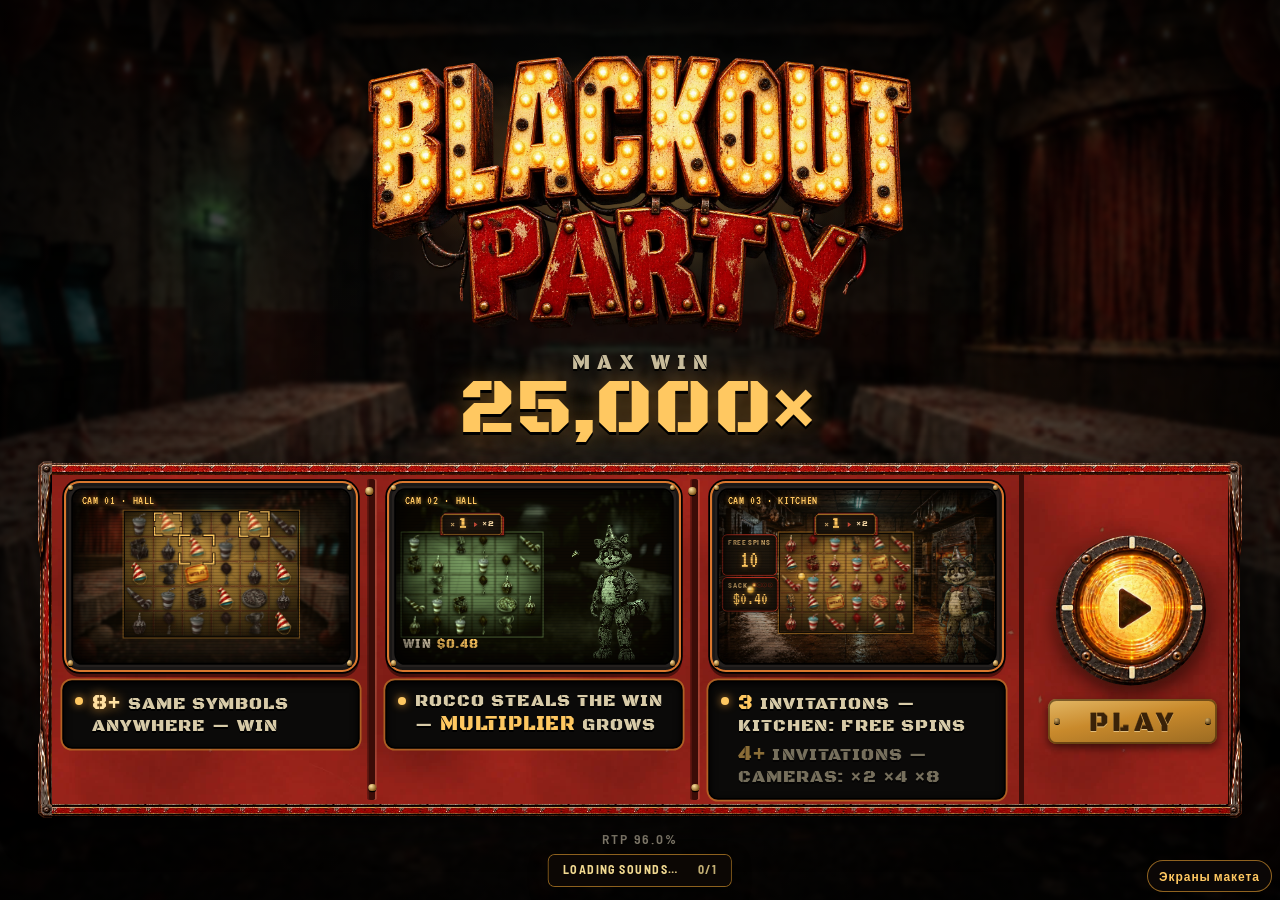
==== commit 59c9a798: "Обновление: глотание, разлёт и бросок билетов, плашка WIN с монетами и конфетти, стили суммы на поле" ====
--- a/index.html
+++ b/index.html
@@ -3,7 +3,7 @@
 <meta name="viewport" content="width=device-width, initial-scale=1, viewport-fit=cover">
 <style>html,body{margin:0;height:100%}</style>
 <meta charset="utf-8">
-<script>(function(){var V=window.__BPV={"assets/audio/manifest-music.json":"cbb50baf","assets/audio/manifest-sfx.json":"9c9d6d06","assets/audio/music/bigwin-lounge-a.aac.mp4":"ab4923f8","assets/audio/music/bigwin-musicbox-a.aac.mp4":"8724e5cf","assets/audio/music/bigwin-musicbox-b.aac.mp4":"a3553640","assets/audio/music/bigwin-nightfunk-b.aac.mp4":"0f3c5422","assets/audio/music/bigwin-organ-a.aac.mp4":"3e207b2a","assets/audio/music/bigwin-synth-a.aac.mp4":"826f6648","assets/audio/music/bonus-arcade-1.aac.mp4":"b1fc65c7","assets/audio/music/bonus-disco-1.aac.mp4":"db5dbf26","assets/audio/music/bonus-drum-1.aac.mp4":"ce7000ab","assets/audio/music/bonus-funk-1.aac.mp4":"12b13df3","assets/audio/music/bonus-march-1.aac.mp4":"42994cf1","assets/audio/music/bonus-organ-1.aac.mp4":"29911f9e","assets/audio/music/bonus-surf-1.aac.mp4":"e164a0b0","assets/audio/music/bonus-swing-1.aac.mp4":"6206bcf7","assets/audio/music/cameras-hum-1.aac.mp4":"858bed3e","assets/audio/music/cameras-hum-2.aac.mp4":"979744b2","assets/audio/music/cameras-noir-1.aac.mp4":"dfe17070","assets/audio/music/cameras-noir-2.aac.mp4":"ad45d76e","assets/audio/music/cameras-piano-1.aac.mp4":"925fc606","assets/audio/music/cameras-pulse-1.aac.mp4":"9aa58cea","assets/audio/music/cameras-pulse-2.aac.mp4":"177181b8","assets/audio/music/cameras-sonar-1.aac.mp4":"68230d45","assets/audio/music/camlayer-crt-1.aac.mp4":"2e6f2505","assets/audio/music/camlayer-drone-1.aac.mp4":"8218dff6","assets/audio/music/camlayer-pulse-1.aac.mp4":"5550a44c","assets/audio/music/camlayer-tape-1.aac.mp4":"19286a1f","assets/audio/music/hall-ambient-1.aac.mp4":"cf57c136","assets/audio/music/hall-ambient-2.aac.mp4":"b7efd39f","assets/audio/music/hall-arcade-1.aac.mp4":"5c0e40da","assets/audio/music/hall-arcade-2.aac.mp4":"12be8374","assets/audio/music/hall-bossa-1.aac.mp4":"c6b819d8","assets/audio/music/hall-brushes-1.aac.mp4":"35886b2f","assets/audio/music/hall-carnival-1.aac.mp4":"c8fdca03","assets/audio/music/hall-carnival-2.aac.mp4":"7fb84f0b","assets/audio/music/hall-carousel-1.aac.mp4":"6b781e39","assets/audio/music/hall-carousel-2.aac.mp4":"6dcdef8a","assets/audio/music/hall-drift-1.aac.mp4":"e5091033","assets/audio/music/hall-hum-2.aac.mp4":"f41ea06f","assets/audio/music/hall-kalimba-1.aac.mp4":"4dca230c","assets/audio/music/hall-lounge-1.aac.mp4":"5444c38c","assets/audio/music/hall-lounge-2.aac.mp4":"2e20c635","assets/audio/music/hall-lullaby-1.aac.mp4":"8f9efcb8","assets/audio/music/hall-musicbox-1.aac.mp4":"90260402","assets/audio/music/hall-musicbox-2.aac.mp4":"a940918f","assets/audio/music/hall-padbells-1.aac.mp4":"34d99841","assets/audio/music/hall-padbells-2.aac.mp4":"884dfc53","assets/audio/music/hall-tape-2.aac.mp4":"bad13b27","assets/audio/music/hall-trattoria-1.aac.mp4":"d4593b78","assets/audio/music/hall-trattoria-2.aac.mp4":"5ae5039b","assets/audio/music/hall-vhs-1.aac.mp4":"0fa29e6e","assets/audio/music/hall-wall-1.aac.mp4":"47267da6","assets/audio/music/kitchen-arcade-1.aac.mp4":"3198c434","assets/audio/music/kitchen-arcade-2.aac.mp4":"e867d89f","assets/audio/music/kitchen-funk-1.aac.mp4":"e82aa778","assets/audio/music/kitchen-groove-1.aac.mp4":"8d1c84a1","assets/audio/music/kitchen-groove-2.aac.mp4":"6b4e97f9","assets/audio/music/kitchen-pizzicato-1.aac.mp4":"e68b3e27","assets/audio/music/kitchen-trattoria-1.aac.mp4":"6a830877","assets/audio/music/kitchen-trattoria-2.aac.mp4":"1b10f70c","assets/audio/music/maxwin-lounge-a.aac.mp4":"9ed2a5e9","assets/audio/music/maxwin-musicbox-a.aac.mp4":"b90e38f9","assets/audio/music/maxwin-nightfunk-b.aac.mp4":"9495a7b1","assets/audio/music/maxwin-organ-a.aac.mp4":"fa32699c","assets/audio/music/maxwin-organ-b.aac.mp4":"9323064d","assets/audio/music/maxwin-synth-a.aac.mp4":"a907e3c4","assets/audio/music/welcome-hall-1.aac.mp4":"76453c78","assets/audio/music/welcome-lounge-1.aac.mp4":"c69037e4","assets/audio/notes-sfx.json":"d1dd5c7b","assets/audio/sfx/amb-cameras-A1.aac.mp4":"00713ea9","assets/audio/sfx/amb-cameras-A1.ogg":"f8715689","assets/audio/sfx/amb-cameras-B1.aac.mp4":"af8da792","assets/audio/sfx/amb-cameras-B1.ogg":"5c711010","assets/audio/sfx/amb-cameras-C1.aac.mp4":"6cd7f7a7","assets/audio/sfx/amb-cameras-C1.ogg":"36ee0f27","assets/audio/sfx/amb-cameras-D1.aac.mp4":"467b7396","assets/audio/sfx/amb-cameras-D1.ogg":"1141a81d","assets/audio/sfx/amb-cameras-E1.aac.mp4":"5b2a4e7c","assets/audio/sfx/amb-cameras-E1.ogg":"55ff303a","assets/audio/sfx/amb-cameras-F1.aac.mp4":"b990ed1a","assets/audio/sfx/amb-cameras-F1.ogg":"8a2665cd","assets/audio/sfx/amb-hall-A1.aac.mp4":"86fab82e","assets/audio/sfx/amb-hall-A1.ogg":"03826ad4","assets/audio/sfx/amb-hall-B1.aac.mp4":"a6391c84","assets/audio/sfx/amb-hall-B1.ogg":"63205aee","assets/audio/sfx/amb-hall-C1.aac.mp4":"34af2dba","assets/audio/sfx/amb-hall-C1.ogg":"08787a2f","assets/audio/sfx/amb-hall-D1.aac.mp4":"5605223e","assets/audio/sfx/amb-hall-D1.ogg":"8e321e6b","assets/audio/sfx/amb-hall-E1.aac.mp4":"29910032","assets/audio/sfx/amb-hall-E1.ogg":"7c252b8d","assets/audio/sfx/amb-hall-F1.aac.mp4":"7ec0cb87","assets/audio/sfx/amb-hall-F1.ogg":"aaf998e2","assets/audio/sfx/amb-kitchen-A1.aac.mp4":"82f55de2","assets/audio/sfx/amb-kitchen-A1.ogg":"ae987080","assets/audio/sfx/amb-kitchen-B1.aac.mp4":"d5dba807","assets/audio/sfx/amb-kitchen-B1.ogg":"195ef883","assets/audio/sfx/amb-kitchen-C1.aac.mp4":"13e901b1","assets/audio/sfx/amb-kitchen-C1.ogg":"05a33ffe","assets/audio/sfx/amb-kitchen-D1.aac.mp4":"16c4fd76","assets/audio/sfx/amb-kitchen-D1.ogg":"a008a2cf","assets/audio/sfx/amb-kitchen-E1.aac.mp4":"bdb24398","assets/audio/sfx/amb-kitchen-E1.ogg":"5adbe6a9","assets/audio/sfx/amb-kitchen-F1.aac.mp4":"dca37089","assets/audio/sfx/amb-kitchen-F1.ogg":"4bcc2636","assets/audio/sfx/scatter-anticipation-A1.aac.mp4":"681decfd","assets/audio/sfx/scatter-anticipation-B1.aac.mp4":"4f8b6856","assets/audio/sfx/scatter-anticipation-C1.aac.mp4":"52ba52ef","assets/audio/sfx/scatter-anticipation-D1.aac.mp4":"2fd9415f","assets/audio/sfx/scatter-anticipation-E1.aac.mp4":"719ba997","assets/audio/sfx/scatter-anticipation-F1.aac.mp4":"4c76a220","assets/audio/sfxpack-A.aac.mp4":"c30a3095","assets/audio/sfxpack-A.ogg":"bf6d7047","assets/audio/sfxpack-B.aac.mp4":"277f2bea","assets/audio/sfxpack-B.ogg":"48d5b741","assets/audio/sfxpack-C.aac.mp4":"b6f71e2d","assets/audio/sfxpack-C.ogg":"69323330","assets/audio/sfxpack-D.aac.mp4":"e161b1bb","assets/audio/sfxpack-D.ogg":"42fee0de","assets/audio/sfxpack-E.aac.mp4":"d6e4aa8e","assets/audio/sfxpack-E.ogg":"c2fa0f0a","assets/audio/sfxpack-F.aac.mp4":"06702d4a","assets/audio/sfxpack-F.ogg":"f97ace28","assets/bg-hall-landscape.webp":"db13a588","assets/bg-hall-portrait.webp":"47523805","assets/bg-kitchen-landscape.webp":"348a9fb4","assets/bg-kitchen-portrait.webp":"6fb02370","assets/bg-security-landscape.webp":"45584496","assets/bg-security-portrait.webp":"d97431fb","assets/camfeeds/corr-walk1.hevc.mp4":"ca97a337","assets/camfeeds/corr-walk1.webm":"1e6da7bd","assets/camfeeds/corr-walk2.hevc.mp4":"1126d85b","assets/camfeeds/corr-walk2.webm":"ff5b8b48","assets/camfeeds/hall-walk1.hevc.mp4":"e18875bc","assets/camfeeds/hall-walk1.webm":"14967335","assets/camfeeds/hall-walk2.hevc.mp4":"2f0c44c0","assets/camfeeds/hall-walk2.webm":"7d69ab72","assets/camfeeds/hall.webp":"60a615fe","assets/camfeeds/kitchen-walk1.hevc.mp4":"6f8084a5","assets/camfeeds/kitchen-walk1.webm":"9bf27727","assets/camfeeds/kitchen-walk2.hevc.mp4":"8081d9d3","assets/camfeeds/kitchen-walk2.webm":"56d451db","assets/camfeeds/kitchen.webp":"81b93c89","assets/cards/poster-cameras.webp":"6268f434","assets/cards/poster-double.webp":"e0a78e97","assets/cards/poster-hungry.webp":"80a0912c","assets/cards/poster-kitchen.webp":"eb44cdf1","assets/feat-machine.webp":"0009aaa7","assets/feat-strip.webp":"c3bec0e4","assets/fx/lamp.png":"5303922a","assets/fx/mon.json":"322dd7f3","assets/fx/mon0.png":"adc7ffc7","assets/fx/mon1.png":"c749236e","assets/fx/mon2.png":"a94b763c","assets/fx/mon3.png":"d7efdff2","assets/hud-frames/a-rv1.webp":"97006536","assets/hud-frames/a-rv2.webp":"ad672f03","assets/hud-frames/a.webp":"7ef515bd","assets/hud-frames/b-bolt1.webp":"36a7d012","assets/hud-frames/b-bolt2.webp":"925a9b13","assets/hud-frames/b.webp":"801da543","assets/hud-frames/c-scr1.webp":"ecc23845","assets/hud-frames/c-scr2.webp":"2a55c6c1","assets/hud-frames/c.webp":"aa3cbdc1","assets/hud-frames/d-brk-b.webp":"d6784f4d","assets/hud-frames/d-brk-m.webp":"61f63e44","assets/hud-frames/d-brk-t.webp":"bc35250b","assets/hud-frames/d-dark.webp":"92c49093","assets/hud-frames/d-ochre.webp":"221e41b9","assets/hud-frames/e.webp":"564b8b1c","assets/hud-frames/f-w1.webp":"0a837a6a","assets/hud-frames/f-w2.webp":"6c9e6597","assets/hud-frames/f-w3.webp":"356f9f5e","assets/hud-frames/f.webp":"a2350c8a","assets/ill-mode-cameras.webp":"590360ca","assets/ill-mode-kitchen.webp":"45c8e5c6","assets/plates-all/cork.webp":"0b93af76","assets/plates-all/ref-buy.webp":"8156be56","assets/plates-all/ref-m1.webp":"db86de91","assets/plates-note/paper.webp":"0b9b4844","assets/plates-note/tape-a.webp":"d905b746","assets/plates-note/tape-b.webp":"e22e64cc","assets/plates-note/tape-c.webp":"1f851545","assets/plates-redmetal/cabinet-mid.webp":"67bb4956","assets/plates-redmetal/cabinet.webp":"36179d14","assets/plates-redmetal/castiron-mid.webp":"b440f640","assets/plates-redmetal/castiron.webp":"f073d401","assets/plates-redmetal/enamel-mid.webp":"ad125c1f","assets/plates-redmetal/enamel.webp":"912b1cb3","assets/plates-redmetal/firebox-mid.webp":"afd1e72e","assets/plates-redmetal/firebox.webp":"a98c877a","assets/plates-redmetal/jukebox-mid.webp":"61eff875","assets/plates-redmetal/jukebox.webp":"76bea074","assets/plates-redmetal/marquee-mid.webp":"28186312","assets/plates-redmetal/marquee.webp":"b6f68da2","assets/plates-redmetal/riveted-mid.webp":"054bb816","assets/plates-redmetal/riveted.webp":"9c849e4e","assets/plates-redmetal/toolbox-mid.webp":"af24a92b","assets/plates-redmetal/toolbox.webp":"17e3c087","assets/plates-redmetal2/crate-mid.webp":"661b8279","assets/plates-redmetal2/crate.webp":"7c682dae","assets/plates-redmetal2/elevator-mid.webp":"f10bf95e","assets/plates-redmetal2/elevator.webp":"9cc57759","assets/plates-redmetal2/gaspump-mid.webp":"4ec28e71","assets/plates-redmetal2/gaspump.webp":"53b3992e","assets/plates-redmetal2/pinball-mid.webp":"e76fa577","assets/plates-redmetal2/pinball.webp":"db08e3fe","assets/plates-redmetal2/safe-mid.webp":"45a3b5c0","assets/plates-redmetal2/safe.webp":"7d07b4bf","assets/plates-redmetal2/slotcab-mid.webp":"fc9247a3","assets/plates-redmetal2/slotcab.webp":"1f41f3f7","assets/plates-redmetal2/ticket-mid.webp":"4bdcfcff","assets/plates-redmetal2/ticket.webp":"60f2758e","assets/plates-redmetal2/warning-mid.webp":"a09a7c51","assets/plates-redmetal2/warning.webp":"aa30d372","assets/plates2/enamel-cream.webp":"c8feb0dc","assets/plates2/hardboard.webp":"ed93f575","assets/plates2/paper-a.webp":"2e24fe06","assets/plates2/paper-b.webp":"636aec41","assets/plates2/rust.webp":"8f5a5d93","assets/plates2/scratch.webp":"7673a87d","assets/plates2/tape.webp":"730cc687","assets/plates2/wax.webp":"57e634ea","assets/plates2/wood-green.webp":"2a798639","assets/plates3/banner.webp":"5f902a17","assets/plates3/carnival.webp":"42e21e4c","assets/plates3/chalk.webp":"016d19ea","assets/plates3/crt.webp":"f233b57d","assets/plates3/curtain.webp":"4cbb4e00","assets/plates3/jukebox.webp":"7ebb586c","assets/plates3/pizzabox.webp":"de1e8cea","assets/plates3/prize.webp":"cd47dafb","assets/plates3/toolbox.webp":"c2e160ad","assets/rocco-A1-v2.webp":"7af58111","assets/rocco-A2.webp":"56730453","assets/rocco/A-rub.hevc.mp4":"b2242518","assets/rocco/A-rub.webm":"bd09cc97","assets/rocco/BW-cheer.hevc.mp4":"8d114acf","assets/rocco/BW-cheer.webm":"02eccef9","assets/rocco/BW-idle.hevc.mp4":"f95ffb23","assets/rocco/BW-idle.webm":"9a8c1a95","assets/rocco/BW-max.hevc.mp4":"41177a2b","assets/rocco/BW-max.webm":"da701145","assets/rocco/C-stare.mp4":"f7e04c16","assets/rocco/C-vanish.mp4":"0d586d96","assets/rocco/C-walk.mp4":"08a5fbb3","assets/rocco/H-cheer3.hevc.mp4":"791f4ff4","assets/rocco/H-cheer3.webm":"cf958c79","assets/rocco/H-grab6.hevc.mp4":"6ba980ff","assets/rocco/H-grab6.webm":"0d555e4b","assets/rocco/H-hat.hevc.mp4":"36c0a3cd","assets/rocco/H-hat.webm":"60a89f76","assets/rocco/H-idle.hevc.mp4":"f95ffb23","assets/rocco/H-idle.webm":"a4f8a8f0","assets/rocco/H-lean.hevc.mp4":"0e3bdbbe","assets/rocco/H-lean.webm":"eb3c3cec","assets/rocco/H-lever.hevc.mp4":"d7dc5613","assets/rocco/H-lever.webm":"53cec004","assets/rocco/H-look.hevc.mp4":"de9e837a","assets/rocco/H-look.webm":"2153c142","assets/rocco/H-mic.hevc.mp4":"02b792d7","assets/rocco/H-mic.webm":"4b8f6a19","assets/rocco/H-punch5.hevc.mp4":"52351552","assets/rocco/H-punch5.webm":"910b8d88","assets/rocco/H-swallow4.hevc.mp4":"63aa107f","assets/rocco/H-swallow4.mouth.json":"53f4732f","assets/rocco/H-swallow4.webm":"8002f9b9","assets/rocco/H-sway.hevc.mp4":"af7b2d33","assets/rocco/H-sway.webm":"835ee8e0","assets/rocco/H-throw.hevc.mp4":"c4b1f23a","assets/rocco/H-throw.webm":"d524d054","assets/rocco/H-toss2.hevc.mp4":"3a1a1d3c","assets/rocco/H-toss2.webm":"d21f32c9","assets/rocco/H-wave.hevc.mp4":"c28e5075","assets/rocco/H-wave.webm":"8d9501ea","assets/rocco/I-glitch.hevc.mp4":"c22a9d4a","assets/rocco/I-glitch.webm":"d0c64fc0","assets/rocco/I-hat.hevc.mp4":"bd25955f","assets/rocco/I-hat.webm":"0a89fbbe","assets/rocco/I-look.hevc.mp4":"00ea854c","assets/rocco/I-look.webm":"5e84a8b2","assets/rocco/I-mic.hevc.mp4":"cc6d0bb6","assets/rocco/I-mic.webm":"6872885b","assets/rocco/I-sway.hevc.mp4":"b543eebf","assets/rocco/I-sway.webm":"cf673615","assets/rocco/I-wave.hevc.mp4":"80eed110","assets/rocco/I-wave.webm":"402c33f0","assets/rocco/K-cheer.hevc.mp4":"48ba24c6","assets/rocco/K-cheer.webm":"1f32f304","assets/rocco/K-dump.hevc.mp4":"b75739b3","assets/rocco/K-dump.webm":"321b0734","assets/rocco/KS-handoff.hevc.mp4":"da56ad5b","assets/rocco/KS-handoff.webm":"3f681eed","assets/rocco/KS-pawempty2.hevc.mp4":"e75d8638","assets/rocco/KS-pawempty2.webm":"00e93b8e","assets/rocco/KS-pawpour.hevc.mp4":"094d02a9","assets/rocco/KS-pawpour.webm":"dadb48fb","assets/rocco/KS-rub.hevc.mp4":"4eece393","assets/rocco/KS-rub.webm":"eb836109","assets/rocco/KS-sackroc.hevc.mp4":"44b29ef7","assets/rocco/KS-sackroc.webm":"7942b9ee","assets/rocco/KS-sniff.hevc.mp4":"b193b039","assets/rocco/KS-sniff.webm":"8258a3aa","assets/rocco/L-column.hevc.mp4":"b7a69262","assets/rocco/L-column.webm":"fed61ba8","assets/rocco/L-idle.hevc.mp4":"5065ed64","assets/rocco/L-idle.webm":"7e4d37c8","assets/rocco/L-stare.hevc.mp4":"d063103c","assets/rocco/L-stare.webm":"a789e180","assets/rocco/P-giggle.hevc.mp4":"a4c8c6ed","assets/rocco/P-giggle.webm":"7fc416cf","assets/rocco/R-breaker.hevc.mp4":"4804f45a","assets/rocco/R-breaker.webm":"7b73298e","assets/rocco/R-grab.hevc.mp4":"b1a1c2f5","assets/rocco/R-grab.webm":"b7f66dca","assets/rocco/R-grab2.hevc.mp4":"a195c93a","assets/rocco/R-grab2.webm":"b5c5ed89","assets/rocco/R-punch.hevc.mp4":"77037c68","assets/rocco/R-punch.webm":"a40a2ca0","assets/rocco/R-slam.hevc.mp4":"9b1aa39f","assets/rocco/R-slam.webm":"ae9915f6","assets/rocco/R-throw.hevc.mp4":"371769d7","assets/rocco/R-throw.webm":"ceca0a70","assets/rocco/T-wake.hevc.mp4":"d8b90fde","assets/rocco/T-wake.webm":"c618a840","assets/rocco/W-clap.hevc.mp4":"72864b13","assets/rocco/W-clap.webm":"8edbd33b","assets/rocco/W-dance.hevc.mp4":"32e3a3da","assets/rocco/W-dance.webm":"94221d0e","assets/rocco/W-grab.hevc.mp4":"ceeae659","assets/rocco/W-grab.webm":"ba40c493","assets/rocco/W-grab2.hevc.mp4":"8bd9fdf7","assets/rocco/W-grab2.webm":"a15ab012","assets/rocco/W-huge.hevc.mp4":"a66c4758","assets/rocco/W-huge.webm":"7d15607a","assets/rocco/W-reach.hevc.mp4":"d5a393ee","assets/rocco/W-reach.webm":"4f1a6498","assets/rocco/cam-C0.webp":"7b3c5446","assets/rocco/cam-C1.webp":"bd0e6f81","assets/rocco/cam-C2.webp":"e8049a72","assets/rocco/cam-C3.webp":"110fdb2a","assets/rocco/paw.png":"8e83905b","assets/rocco/paw2-arm.webp":"7d0d42d9","assets/rocco/paw2-fingers.webp":"c3b68935","assets/rocco/paw2-palm.webp":"aa3c997d","assets/rocco/paw2.json":"23b1e837","assets/rocco/paw3-arm.webp":"24f285dc","assets/rocco/paw3-fingers.webp":"dc5061c5","assets/rocco/paw3-palm.webp":"3ac68c93","assets/rocco/paw3.json":"04abe3c8","assets/rocco/paw4-arm.webp":"16171b90","assets/rocco/paw4-fingers.webp":"3759e79a","assets/rocco/paw4-palm.webp":"acc259ed","assets/rocco/paw4.json":"a478a713","assets/rocco/paw5-arm.webp":"1721894d","assets/rocco/paw5-fingers.webp":"2d5e9a0f","assets/rocco/paw5-palm.webp":"51e1d5ed","assets/rocco/paw5.json":"83989cbe","assets/sym-camera-t1.webp":"06fe0000","assets/sym-camera-t2.webp":"a92d73ee","assets/sym-camera-t3.webp":"cf5ea65e","assets/sym-high-gift.webp":"48dc7003","assets/sym-high-mask.webp":"5fe88702","assets/sym-high-mic.webp":"3ea84967","assets/sym-high-pizza.webp":"9f351904","assets/sym-low-balloon.webp":"8311530e","assets/sym-low-cup.webp":"cf022fd6","assets/sym-low-cupcake.webp":"e9484ede","assets/sym-low-hat.webp":"72bad15f","assets/sym-low-horn.webp":"40e4fd24","assets/sym-rocco-monitor.webp":"befd73ae","assets/sym-scatter-invitation.webp":"2b66e00e","assets/sym-wild.webp":"1ec9fb11","assets/trans/curtain.webp":"4643574b","assets/trans/shutter.webp":"77e3a129","assets/ui/logo-base.webp":"94d97740","assets/ui/logo-y.webp":"0c179c32","assets/ui/logo.webp":"085b4520","assets/ui2/dlg-band.webp":"a8b6ed1e","assets/ui2/dlg-frame.webp":"ccd1fa04","assets/ui2/dlg-screw.svg":"3cc07b0a","assets/ui2/frame1.webp":"b08f78ed","assets/ui2/panel-frame.webp":"5e3ed38e","assets/ui2/pod1-auto.webp":"baedb196","assets/ui2/pod1-full.webp":"d0e1e5c7","assets/ui2/pod1-lr.webp":"4ac55cc1","assets/ui2/pod1-menu.webp":"58408c11","assets/ui2/pod1-minus.webp":"4ec0b28a","assets/ui2/pod1-play-blank.webp":"8e499859","assets/ui2/pod1-play.webp":"f775aaa9","assets/ui2/pod1-plus.webp":"3bcab40d","assets/ui2/pod1-sound.webp":"3d26e7d5","assets/ui2/pod1-tile-clean.webp":"be317735","assets/ui2/pod1-tile.webp":"3dc41858","assets/ui2/pod1-win-balance.webp":"1edbe685","assets/ui2/pod1-win-bet.webp":"99df8154","assets/uikit/hud-m1-chips.webp":"f243623a","assets/uikit/hud-m1-grain.webp":"a92e4f72","assets/uikit/hud-m1-rust.webp":"7da0f75f","assets/uikit/hud-m1-wear.webp":"397f1991","assets/uikit/rocco-hall-still.webp":"e84841bf","assets/uikit/steel-gun.webp":"a3bcd854","assets/uikit/steel-red.webp":"e884f8e5","assets/uikit/wood-oxblood.webp":"8f4f1610","audio.js":"f8f68730","bigwin-fx.js":"95710797","bigwin-rocco.js":"5636e838","bigwin-show.js":"483113f0","bonus-ui.css":"ade63fcd","bonus-ui.js":"ef2f8617","buy-board.css":"eadb641c","buy-board.js":"783d58a3","camfeeds.js":"51ec4dd8","cams-rec.js":"3eb228b3","collect.js":"dcf14377","dialogs-f-auto.js":"1b7fd583","dialogs-f.js":"b9a65d9b","feature-cards.html":"f1c49045","field-table.js":"cee9d6c6","fonts/AlfaSlabOne-Regular.ttf":"08fb3e65","fonts/AllertaStencil-Regular.ttf":"18ed422b","fonts/BarlowSemiCondensed-Bold.ttf":"d6e7dfaa","fonts/BarlowSemiCondensed-SemiBold.ttf":"7f77e067","fonts/BigShouldersStencilDisplay-VF.ttf":"5dd4e537","fonts/BlackOpsOne-Regular.ttf":"a51bebbc","fonts/BowlbyOneSC-Regular.ttf":"ff81f3fd","fonts/Bungee-Regular.ttf":"985db0d5","fonts/BungeeInline-Regular.ttf":"0444b261","fonts/Goldman-Bold.ttf":"2c39d25f","fonts/Graduate-Regular.ttf":"300dc6f4","fonts/LuckiestGuy-Regular.ttf":"0bcd76d9","fonts/RussoOne-Regular.ttf":"c05ca5b6","fonts/Rye-Regular.ttf":"2dcafff1","fonts/SairaStencilOne-Regular.ttf":"65204b60","fonts/SpecialElite-Regular.ttf":"3aae0bad","fonts/SquadaOne-Regular.ttf":"5ea659ea","fonts/Staatliches-Regular.ttf":"fe3783e0","fonts/StardosStencil-Bold.ttf":"8a572bee","fonts/Teko-VF.ttf":"4b78b2e2","fonts/TitanOne-Regular.ttf":"ae17e555","fonts/VT323-Regular.ttf":"5b82551f","hl.js":"7e31ea70","hud-variants-anim.txt":"80cafd22","hud-variants.html":"e123dc83","index.html":"0b88879c","loadgate.js":"56874674","maxwin-text.html":"633057f8","maxwin-variants.html":"4f2bb80b","plates-all.html":"08c69ec5","plates-note.js":"c7993be4","plates-redmetal.html":"bf6d8882","plates-variants.html":"f96e6783","plates-variants2.html":"c7edd2fe","play-plaques.html":"4b0c25ed","punchfx-blackout.js":"7394af25","punchfx-glass.js":"0e8588cb","punchfx-ribbon.js":"ca1c287f","punchfx-shake.js":"703a52ef","punchhit.js":"800a26d9","rocco-alive.js":"d9726607","rocco-flow.js":"15249b15","rocco-neutral.js":"36a8b44e","rocco-touch.js":"7e89f24e","sack.js":"1ed99c46","scene-trans.js":"aecc32cd","sound-board.html":"abe1725e","test-panel.js":"d3f60ead","transitions.html":"e80879e7","transitions2.html":"014fc759","transitions3.html":"465785ee","ui.js":"43bdb5a2","welcome-cams.js":"a973f621","welcome-desk.html":"41889b47","welcome.js":"0a391ee8","winfx.js":"5e17bce1","wrap.html":"7f3dac4b"},C={},B=document.baseURI.replace(/[?#].*$/,'').replace(/[^\/]*$/,'');
+<script>(function(){var V=window.__BPV={"assets/audio/manifest-music.json":"cbb50baf","assets/audio/manifest-sfx.json":"9c9d6d06","assets/audio/music/bigwin-lounge-a.aac.mp4":"ab4923f8","assets/audio/music/bigwin-musicbox-a.aac.mp4":"8724e5cf","assets/audio/music/bigwin-musicbox-b.aac.mp4":"a3553640","assets/audio/music/bigwin-nightfunk-b.aac.mp4":"0f3c5422","assets/audio/music/bigwin-organ-a.aac.mp4":"3e207b2a","assets/audio/music/bigwin-synth-a.aac.mp4":"826f6648","assets/audio/music/bonus-arcade-1.aac.mp4":"b1fc65c7","assets/audio/music/bonus-disco-1.aac.mp4":"db5dbf26","assets/audio/music/bonus-drum-1.aac.mp4":"ce7000ab","assets/audio/music/bonus-funk-1.aac.mp4":"12b13df3","assets/audio/music/bonus-march-1.aac.mp4":"42994cf1","assets/audio/music/bonus-organ-1.aac.mp4":"29911f9e","assets/audio/music/bonus-surf-1.aac.mp4":"e164a0b0","assets/audio/music/bonus-swing-1.aac.mp4":"6206bcf7","assets/audio/music/cameras-hum-1.aac.mp4":"858bed3e","assets/audio/music/cameras-hum-2.aac.mp4":"979744b2","assets/audio/music/cameras-noir-1.aac.mp4":"dfe17070","assets/audio/music/cameras-noir-2.aac.mp4":"ad45d76e","assets/audio/music/cameras-piano-1.aac.mp4":"925fc606","assets/audio/music/cameras-pulse-1.aac.mp4":"9aa58cea","assets/audio/music/cameras-pulse-2.aac.mp4":"177181b8","assets/audio/music/cameras-sonar-1.aac.mp4":"68230d45","assets/audio/music/camlayer-crt-1.aac.mp4":"2e6f2505","assets/audio/music/camlayer-drone-1.aac.mp4":"8218dff6","assets/audio/music/camlayer-pulse-1.aac.mp4":"5550a44c","assets/audio/music/camlayer-tape-1.aac.mp4":"19286a1f","assets/audio/music/hall-ambient-1.aac.mp4":"cf57c136","assets/audio/music/hall-ambient-2.aac.mp4":"b7efd39f","assets/audio/music/hall-arcade-1.aac.mp4":"5c0e40da","assets/audio/music/hall-arcade-2.aac.mp4":"12be8374","assets/audio/music/hall-bossa-1.aac.mp4":"c6b819d8","assets/audio/music/hall-brushes-1.aac.mp4":"35886b2f","assets/audio/music/hall-carnival-1.aac.mp4":"c8fdca03","assets/audio/music/hall-carnival-2.aac.mp4":"7fb84f0b","assets/audio/music/hall-carousel-1.aac.mp4":"6b781e39","assets/audio/music/hall-carousel-2.aac.mp4":"6dcdef8a","assets/audio/music/hall-drift-1.aac.mp4":"e5091033","assets/audio/music/hall-hum-2.aac.mp4":"f41ea06f","assets/audio/music/hall-kalimba-1.aac.mp4":"4dca230c","assets/audio/music/hall-lounge-1.aac.mp4":"5444c38c","assets/audio/music/hall-lounge-2.aac.mp4":"2e20c635","assets/audio/music/hall-lullaby-1.aac.mp4":"8f9efcb8","assets/audio/music/hall-musicbox-1.aac.mp4":"90260402","assets/audio/music/hall-musicbox-2.aac.mp4":"a940918f","assets/audio/music/hall-padbells-1.aac.mp4":"34d99841","assets/audio/music/hall-padbells-2.aac.mp4":"884dfc53","assets/audio/music/hall-tape-2.aac.mp4":"bad13b27","assets/audio/music/hall-trattoria-1.aac.mp4":"d4593b78","assets/audio/music/hall-trattoria-2.aac.mp4":"5ae5039b","assets/audio/music/hall-vhs-1.aac.mp4":"0fa29e6e","assets/audio/music/hall-wall-1.aac.mp4":"47267da6","assets/audio/music/kitchen-arcade-1.aac.mp4":"3198c434","assets/audio/music/kitchen-arcade-2.aac.mp4":"e867d89f","assets/audio/music/kitchen-funk-1.aac.mp4":"e82aa778","assets/audio/music/kitchen-groove-1.aac.mp4":"8d1c84a1","assets/audio/music/kitchen-groove-2.aac.mp4":"6b4e97f9","assets/audio/music/kitchen-pizzicato-1.aac.mp4":"e68b3e27","assets/audio/music/kitchen-trattoria-1.aac.mp4":"6a830877","assets/audio/music/kitchen-trattoria-2.aac.mp4":"1b10f70c","assets/audio/music/maxwin-lounge-a.aac.mp4":"9ed2a5e9","assets/audio/music/maxwin-musicbox-a.aac.mp4":"b90e38f9","assets/audio/music/maxwin-nightfunk-b.aac.mp4":"9495a7b1","assets/audio/music/maxwin-organ-a.aac.mp4":"fa32699c","assets/audio/music/maxwin-organ-b.aac.mp4":"9323064d","assets/audio/music/maxwin-synth-a.aac.mp4":"a907e3c4","assets/audio/music/welcome-hall-1.aac.mp4":"76453c78","assets/audio/music/welcome-lounge-1.aac.mp4":"c69037e4","assets/audio/notes-sfx.json":"d1dd5c7b","assets/audio/sfx/amb-cameras-A1.aac.mp4":"00713ea9","assets/audio/sfx/amb-cameras-A1.ogg":"98dfbfc5","assets/audio/sfx/amb-cameras-B1.aac.mp4":"af8da792","assets/audio/sfx/amb-cameras-B1.ogg":"efeaabd4","assets/audio/sfx/amb-cameras-C1.aac.mp4":"6cd7f7a7","assets/audio/sfx/amb-cameras-C1.ogg":"f4f98a8b","assets/audio/sfx/amb-cameras-D1.aac.mp4":"467b7396","assets/audio/sfx/amb-cameras-D1.ogg":"f6ebbc8d","assets/audio/sfx/amb-cameras-E1.aac.mp4":"5b2a4e7c","assets/audio/sfx/amb-cameras-E1.ogg":"6f9efbf8","assets/audio/sfx/amb-cameras-F1.aac.mp4":"b990ed1a","assets/audio/sfx/amb-cameras-F1.ogg":"08dd1b6f","assets/audio/sfx/amb-hall-A1.aac.mp4":"86fab82e","assets/audio/sfx/amb-hall-A1.ogg":"aed58698","assets/audio/sfx/amb-hall-B1.aac.mp4":"a6391c84","assets/audio/sfx/amb-hall-B1.ogg":"a9301159","assets/audio/sfx/amb-hall-C1.aac.mp4":"34af2dba","assets/audio/sfx/amb-hall-C1.ogg":"5525bf35","assets/audio/sfx/amb-hall-D1.aac.mp4":"5605223e","assets/audio/sfx/amb-hall-D1.ogg":"1b3d493c","assets/audio/sfx/amb-hall-E1.aac.mp4":"29910032","assets/audio/sfx/amb-hall-E1.ogg":"7c6f89b4","assets/audio/sfx/amb-hall-F1.aac.mp4":"7ec0cb87","assets/audio/sfx/amb-hall-F1.ogg":"3a055b4b","assets/audio/sfx/amb-kitchen-A1.aac.mp4":"82f55de2","assets/audio/sfx/amb-kitchen-A1.ogg":"850833ba","assets/audio/sfx/amb-kitchen-B1.aac.mp4":"d5dba807","assets/audio/sfx/amb-kitchen-B1.ogg":"8e8f2e69","assets/audio/sfx/amb-kitchen-C1.aac.mp4":"13e901b1","assets/audio/sfx/amb-kitchen-C1.ogg":"bc1400cc","assets/audio/sfx/amb-kitchen-D1.aac.mp4":"16c4fd76","assets/audio/sfx/amb-kitchen-D1.ogg":"63a194f5","assets/audio/sfx/amb-kitchen-E1.aac.mp4":"bdb24398","assets/audio/sfx/amb-kitchen-E1.ogg":"b0ace0be","assets/audio/sfx/amb-kitchen-F1.aac.mp4":"dca37089","assets/audio/sfx/amb-kitchen-F1.ogg":"be9613af","assets/audio/sfx/scatter-anticipation-A1.aac.mp4":"681decfd","assets/audio/sfx/scatter-anticipation-B1.aac.mp4":"4f8b6856","assets/audio/sfx/scatter-anticipation-C1.aac.mp4":"52ba52ef","assets/audio/sfx/scatter-anticipation-D1.aac.mp4":"2fd9415f","assets/audio/sfx/scatter-anticipation-E1.aac.mp4":"719ba997","assets/audio/sfx/scatter-anticipation-F1.aac.mp4":"4c76a220","assets/audio/sfxpack-A.aac.mp4":"c30a3095","assets/audio/sfxpack-A.ogg":"48b9269e","assets/audio/sfxpack-B.aac.mp4":"277f2bea","assets/audio/sfxpack-B.ogg":"c984da89","assets/audio/sfxpack-C.aac.mp4":"b6f71e2d","assets/audio/sfxpack-C.ogg":"f17aecda","assets/audio/sfxpack-D.aac.mp4":"e161b1bb","assets/audio/sfxpack-D.ogg":"a6e79740","assets/audio/sfxpack-E.aac.mp4":"d6e4aa8e","assets/audio/sfxpack-E.ogg":"1628a24e","assets/audio/sfxpack-F.aac.mp4":"06702d4a","assets/audio/sfxpack-F.ogg":"8105867d","assets/bg-hall-landscape.webp":"db13a588","assets/bg-hall-portrait.webp":"47523805","assets/bg-kitchen-landscape.webp":"348a9fb4","assets/bg-kitchen-portrait.webp":"6fb02370","assets/bg-security-landscape.webp":"45584496","assets/bg-security-portrait.webp":"d97431fb","assets/camfeeds/corr-walk1.hevc.mp4":"ca97a337","assets/camfeeds/corr-walk1.webm":"1e6da7bd","assets/camfeeds/corr-walk2.hevc.mp4":"1126d85b","assets/camfeeds/corr-walk2.webm":"ff5b8b48","assets/camfeeds/hall-walk1.hevc.mp4":"e18875bc","assets/camfeeds/hall-walk1.webm":"14967335","assets/camfeeds/hall-walk2.hevc.mp4":"2f0c44c0","assets/camfeeds/hall-walk2.webm":"7d69ab72","assets/camfeeds/hall.webp":"60a615fe","assets/camfeeds/kitchen-walk1.hevc.mp4":"6f8084a5","assets/camfeeds/kitchen-walk1.webm":"9bf27727","assets/camfeeds/kitchen-walk2.hevc.mp4":"8081d9d3","assets/camfeeds/kitchen-walk2.webm":"56d451db","assets/camfeeds/kitchen.webp":"81b93c89","assets/cards/poster-cameras.webp":"6268f434","assets/cards/poster-double.webp":"e0a78e97","assets/cards/poster-hungry.webp":"80a0912c","assets/cards/poster-kitchen.webp":"eb44cdf1","assets/feat-machine.webp":"0009aaa7","assets/feat-strip.webp":"c3bec0e4","assets/fx/lamp.png":"5303922a","assets/fx/mon.json":"322dd7f3","assets/fx/mon0.png":"adc7ffc7","assets/fx/mon1.png":"c749236e","assets/fx/mon2.png":"a94b763c","assets/fx/mon3.png":"d7efdff2","assets/hud-frames/a-rv1.webp":"97006536","assets/hud-frames/a-rv2.webp":"ad672f03","assets/hud-frames/a.webp":"7ef515bd","assets/hud-frames/b-bolt1.webp":"36a7d012","assets/hud-frames/b-bolt2.webp":"925a9b13","assets/hud-frames/b.webp":"801da543","assets/hud-frames/c-scr1.webp":"ecc23845","assets/hud-frames/c-scr2.webp":"2a55c6c1","assets/hud-frames/c.webp":"aa3cbdc1","assets/hud-frames/d-brk-b.webp":"d6784f4d","assets/hud-frames/d-brk-m.webp":"61f63e44","assets/hud-frames/d-brk-t.webp":"bc35250b","assets/hud-frames/d-dark.webp":"92c49093","assets/hud-frames/d-ochre.webp":"221e41b9","assets/hud-frames/e.webp":"564b8b1c","assets/hud-frames/f-w1.webp":"0a837a6a","assets/hud-frames/f-w2.webp":"6c9e6597","assets/hud-frames/f-w3.webp":"356f9f5e","assets/hud-frames/f.webp":"a2350c8a","assets/ill-mode-cameras.webp":"590360ca","assets/ill-mode-kitchen.webp":"45c8e5c6","assets/plates-all/cork.webp":"0b93af76","assets/plates-all/ref-buy.webp":"8156be56","assets/plates-all/ref-m1.webp":"db86de91","assets/plates-note/paper.webp":"0b9b4844","assets/plates-note/tape-a.webp":"d905b746","assets/plates-note/tape-b.webp":"e22e64cc","assets/plates-note/tape-c.webp":"1f851545","assets/plates-redmetal/cabinet-mid.webp":"67bb4956","assets/plates-redmetal/cabinet.webp":"36179d14","assets/plates-redmetal/castiron-mid.webp":"b440f640","assets/plates-redmetal/castiron.webp":"f073d401","assets/plates-redmetal/enamel-mid.webp":"ad125c1f","assets/plates-redmetal/enamel.webp":"912b1cb3","assets/plates-redmetal/firebox-mid.webp":"afd1e72e","assets/plates-redmetal/firebox.webp":"a98c877a","assets/plates-redmetal/jukebox-mid.webp":"61eff875","assets/plates-redmetal/jukebox.webp":"76bea074","assets/plates-redmetal/marquee-mid.webp":"28186312","assets/plates-redmetal/marquee.webp":"b6f68da2","assets/plates-redmetal/riveted-mid.webp":"054bb816","assets/plates-redmetal/riveted.webp":"9c849e4e","assets/plates-redmetal/toolbox-mid.webp":"af24a92b","assets/plates-redmetal/toolbox.webp":"17e3c087","assets/plates-redmetal2/crate-mid.webp":"661b8279","assets/plates-redmetal2/crate.webp":"7c682dae","assets/plates-redmetal2/elevator-mid.webp":"f10bf95e","assets/plates-redmetal2/elevator.webp":"9cc57759","assets/plates-redmetal2/gaspump-mid.webp":"4ec28e71","assets/plates-redmetal2/gaspump.webp":"53b3992e","assets/plates-redmetal2/pinball-mid.webp":"e76fa577","assets/plates-redmetal2/pinball.webp":"db08e3fe","assets/plates-redmetal2/safe-mid.webp":"45a3b5c0","assets/plates-redmetal2/safe.webp":"7d07b4bf","assets/plates-redmetal2/slotcab-mid.webp":"fc9247a3","assets/plates-redmetal2/slotcab.webp":"1f41f3f7","assets/plates-redmetal2/ticket-mid.webp":"4bdcfcff","assets/plates-redmetal2/ticket.webp":"60f2758e","assets/plates-redmetal2/warning-mid.webp":"a09a7c51","assets/plates-redmetal2/warning.webp":"aa30d372","assets/plates2/enamel-cream.webp":"c8feb0dc","assets/plates2/hardboard.webp":"ed93f575","assets/plates2/paper-a.webp":"2e24fe06","assets/plates2/paper-b.webp":"636aec41","assets/plates2/rust.webp":"8f5a5d93","assets/plates2/scratch.webp":"7673a87d","assets/plates2/tape.webp":"730cc687","assets/plates2/wax.webp":"57e634ea","assets/plates2/wood-green.webp":"2a798639","assets/plates3/banner.webp":"5f902a17","assets/plates3/carnival.webp":"42e21e4c","assets/plates3/chalk.webp":"016d19ea","assets/plates3/crt.webp":"f233b57d","assets/plates3/curtain.webp":"4cbb4e00","assets/plates3/jukebox.webp":"7ebb586c","assets/plates3/pizzabox.webp":"de1e8cea","assets/plates3/prize.webp":"cd47dafb","assets/plates3/toolbox.webp":"c2e160ad","assets/rocco-A1-v2.webp":"7af58111","assets/rocco-A2.webp":"56730453","assets/rocco/A-rub.hevc.mp4":"b2242518","assets/rocco/A-rub.webm":"bd09cc97","assets/rocco/BW-cheer.hevc.mp4":"8d114acf","assets/rocco/BW-cheer.webm":"02eccef9","assets/rocco/BW-idle.hevc.mp4":"f95ffb23","assets/rocco/BW-idle.webm":"9a8c1a95","assets/rocco/BW-max.hevc.mp4":"41177a2b","assets/rocco/BW-max.webm":"da701145","assets/rocco/C-stare.mp4":"f7e04c16","assets/rocco/C-vanish.mp4":"0d586d96","assets/rocco/C-walk.mp4":"08a5fbb3","assets/rocco/H-belly.hevc.mp4":"38c0c818","assets/rocco/H-belly.webm":"0f463869","assets/rocco/H-cheer3.hevc.mp4":"791f4ff4","assets/rocco/H-cheer3.webm":"cf958c79","assets/rocco/H-grab6.hevc.mp4":"777ee300","assets/rocco/H-grab6.webm":"dba8804f","assets/rocco/H-hat.hevc.mp4":"36c0a3cd","assets/rocco/H-hat.webm":"60a89f76","assets/rocco/H-idle.hevc.mp4":"f95ffb23","assets/rocco/H-idle.webm":"a4f8a8f0","assets/rocco/H-lean.hevc.mp4":"0e3bdbbe","assets/rocco/H-lean.webm":"eb3c3cec","assets/rocco/H-lever.hevc.mp4":"d7dc5613","assets/rocco/H-lever.webm":"53cec004","assets/rocco/H-look.hevc.mp4":"2fdfbada","assets/rocco/H-look.webm":"7f90aeb7","assets/rocco/H-mic.hevc.mp4":"02b792d7","assets/rocco/H-mic.webm":"4b8f6a19","assets/rocco/H-punch5.hevc.mp4":"52351552","assets/rocco/H-punch5.webm":"910b8d88","assets/rocco/H-rock.hevc.mp4":"6cfdc11a","assets/rocco/H-rock.webm":"f8e6039e","assets/rocco/H-swallow4.hevc.mp4":"63aa107f","assets/rocco/H-swallow4.mouth.json":"53f4732f","assets/rocco/H-swallow4.webm":"8002f9b9","assets/rocco/H-sway.hevc.mp4":"af7b2d33","assets/rocco/H-sway.webm":"835ee8e0","assets/rocco/H-throw.hevc.mp4":"c4b1f23a","assets/rocco/H-throw.webm":"d524d054","assets/rocco/H-toss2.hevc.mp4":"e189b662","assets/rocco/H-toss2.webm":"3b808378","assets/rocco/H-wave.hevc.mp4":"c28e5075","assets/rocco/H-wave.webm":"8d9501ea","assets/rocco/I-glitch.hevc.mp4":"c22a9d4a","assets/rocco/I-glitch.webm":"d0c64fc0","assets/rocco/I-hat.hevc.mp4":"bd25955f","assets/rocco/I-hat.webm":"0a89fbbe","assets/rocco/I-look.hevc.mp4":"00ea854c","assets/rocco/I-look.webm":"5e84a8b2","assets/rocco/I-mic.hevc.mp4":"cc6d0bb6","assets/rocco/I-mic.webm":"6872885b","assets/rocco/I-sway.hevc.mp4":"b543eebf","assets/rocco/I-sway.webm":"cf673615","assets/rocco/I-wave.hevc.mp4":"80eed110","assets/rocco/I-wave.webm":"402c33f0","assets/rocco/K-cheer.hevc.mp4":"48ba24c6","assets/rocco/K-cheer.webm":"1f32f304","assets/rocco/K-dump.hevc.mp4":"b75739b3","assets/rocco/K-dump.webm":"321b0734","assets/rocco/KS-handoff.hevc.mp4":"da56ad5b","assets/rocco/KS-handoff.webm":"3f681eed","assets/rocco/KS-pawempty2.hevc.mp4":"e75d8638","assets/rocco/KS-pawempty2.webm":"00e93b8e","assets/rocco/KS-pawpour.hevc.mp4":"094d02a9","assets/rocco/KS-pawpour.webm":"dadb48fb","assets/rocco/KS-rub.hevc.mp4":"4eece393","assets/rocco/KS-rub.webm":"eb836109","assets/rocco/KS-sackroc.hevc.mp4":"44b29ef7","assets/rocco/KS-sackroc.webm":"7942b9ee","assets/rocco/KS-sniff.hevc.mp4":"b193b039","assets/rocco/KS-sniff.webm":"8258a3aa","assets/rocco/L-column.hevc.mp4":"b7a69262","assets/rocco/L-column.webm":"fed61ba8","assets/rocco/L-idle.hevc.mp4":"5065ed64","assets/rocco/L-idle.webm":"7e4d37c8","assets/rocco/L-stare.hevc.mp4":"d063103c","assets/rocco/L-stare.webm":"a789e180","assets/rocco/P-giggle.hevc.mp4":"a4c8c6ed","assets/rocco/P-giggle.webm":"7fc416cf","assets/rocco/R-breaker.hevc.mp4":"4804f45a","assets/rocco/R-breaker.webm":"7b73298e","assets/rocco/R-grab.hevc.mp4":"b1a1c2f5","assets/rocco/R-grab.webm":"b7f66dca","assets/rocco/R-grab2.hevc.mp4":"a195c93a","assets/rocco/R-grab2.webm":"b5c5ed89","assets/rocco/R-punch.hevc.mp4":"77037c68","assets/rocco/R-punch.webm":"a40a2ca0","assets/rocco/R-slam.hevc.mp4":"9b1aa39f","assets/rocco/R-slam.webm":"ae9915f6","assets/rocco/R-throw.hevc.mp4":"371769d7","assets/rocco/R-throw.webm":"ceca0a70","assets/rocco/T-wake.hevc.mp4":"d8b90fde","assets/rocco/T-wake.webm":"c618a840","assets/rocco/W-clap.hevc.mp4":"72864b13","assets/rocco/W-clap.webm":"8edbd33b","assets/rocco/W-dance.hevc.mp4":"32e3a3da","assets/rocco/W-dance.webm":"94221d0e","assets/rocco/W-grab.hevc.mp4":"ceeae659","assets/rocco/W-grab.webm":"ba40c493","assets/rocco/W-grab2.hevc.mp4":"8bd9fdf7","assets/rocco/W-grab2.webm":"a15ab012","assets/rocco/W-huge.hevc.mp4":"a66c4758","assets/rocco/W-huge.webm":"7d15607a","assets/rocco/W-reach.hevc.mp4":"d5a393ee","assets/rocco/W-reach.webm":"4f1a6498","assets/rocco/cam-C0.webp":"7b3c5446","assets/rocco/cam-C1.webp":"bd0e6f81","assets/rocco/cam-C2.webp":"e8049a72","assets/rocco/cam-C3.webp":"110fdb2a","assets/rocco/paw.png":"8e83905b","assets/rocco/paw2-arm.webp":"7d0d42d9","assets/rocco/paw2-fingers.webp":"c3b68935","assets/rocco/paw2-palm.webp":"aa3c997d","assets/rocco/paw2.json":"23b1e837","assets/rocco/paw3-arm.webp":"24f285dc","assets/rocco/paw3-fingers.webp":"dc5061c5","assets/rocco/paw3-palm.webp":"3ac68c93","assets/rocco/paw3.json":"04abe3c8","assets/rocco/paw4-arm.webp":"16171b90","assets/rocco/paw4-fingers.webp":"3759e79a","assets/rocco/paw4-palm.webp":"acc259ed","assets/rocco/paw4.json":"a478a713","assets/rocco/paw5-arm.webp":"1721894d","assets/rocco/paw5-fingers.webp":"2d5e9a0f","assets/rocco/paw5-palm.webp":"51e1d5ed","assets/rocco/paw5.json":"83989cbe","assets/sym-camera-t1.webp":"06fe0000","assets/sym-camera-t2.webp":"a92d73ee","assets/sym-camera-t3.webp":"cf5ea65e","assets/sym-high-gift.webp":"48dc7003","assets/sym-high-mask.webp":"5fe88702","assets/sym-high-mic.webp":"3ea84967","assets/sym-high-pizza.webp":"9f351904","assets/sym-low-balloon.webp":"8311530e","assets/sym-low-cup.webp":"cf022fd6","assets/sym-low-cupcake.webp":"e9484ede","assets/sym-low-hat.webp":"72bad15f","assets/sym-low-horn.webp":"40e4fd24","assets/sym-rocco-monitor.webp":"befd73ae","assets/sym-scatter-invitation.webp":"2b66e00e","assets/sym-wild.webp":"1ec9fb11","assets/trans/curtain.webp":"4643574b","assets/trans/shutter.webp":"77e3a129","assets/ui/logo-base.webp":"94d97740","assets/ui/logo-y.webp":"0c179c32","assets/ui/logo.webp":"085b4520","assets/ui2/dlg-band.webp":"a8b6ed1e","assets/ui2/dlg-frame.webp":"ccd1fa04","assets/ui2/dlg-screw.svg":"3cc07b0a","assets/ui2/frame1.webp":"b08f78ed","assets/ui2/panel-frame.webp":"5e3ed38e","assets/ui2/pod1-auto.webp":"baedb196","assets/ui2/pod1-full.webp":"d0e1e5c7","assets/ui2/pod1-lr.webp":"4ac55cc1","assets/ui2/pod1-menu.webp":"58408c11","assets/ui2/pod1-minus.webp":"4ec0b28a","assets/ui2/pod1-play-blank.webp":"8e499859","assets/ui2/pod1-play.webp":"f775aaa9","assets/ui2/pod1-plus.webp":"3bcab40d","assets/ui2/pod1-sound.webp":"3d26e7d5","assets/ui2/pod1-tile-clean.webp":"be317735","assets/ui2/pod1-tile.webp":"3dc41858","assets/ui2/pod1-win-balance.webp":"1edbe685","assets/ui2/pod1-win-bet.webp":"99df8154","assets/uikit/hud-m1-chips.webp":"f243623a","assets/uikit/hud-m1-grain.webp":"a92e4f72","assets/uikit/hud-m1-rust.webp":"7da0f75f","assets/uikit/hud-m1-wear.webp":"397f1991","assets/uikit/rocco-hall-still.webp":"e84841bf","assets/uikit/steel-gun.webp":"a3bcd854","assets/uikit/steel-red.webp":"e884f8e5","assets/uikit/wood-oxblood.webp":"8f4f1610","audio.js":"f8f68730","bigwin-fx.js":"95710797","bigwin-rocco.js":"138d9b36","bigwin-show.js":"d9ebde22","bonus-ui.css":"ade63fcd","bonus-ui.js":"ef2f8617","buy-board.css":"eadb641c","buy-board.js":"ed73d828","camfeeds.js":"8f7b9e99","cams-rec.js":"3eb228b3","collect.js":"d08071f9","dialogs-f-auto.js":"1b7fd583","dialogs-f.js":"a9a98ce5","feature-cards.html":"f1c49045","field-table.js":"cee9d6c6","fonts/AlfaSlabOne-Regular.ttf":"08fb3e65","fonts/AllertaStencil-Regular.ttf":"18ed422b","fonts/BarlowSemiCondensed-Bold.ttf":"d6e7dfaa","fonts/BarlowSemiCondensed-SemiBold.ttf":"7f77e067","fonts/BigShouldersStencilDisplay-VF.ttf":"5dd4e537","fonts/BlackOpsOne-Regular.ttf":"a51bebbc","fonts/BowlbyOneSC-Regular.ttf":"ff81f3fd","fonts/Bungee-Regular.ttf":"985db0d5","fonts/BungeeInline-Regular.ttf":"0444b261","fonts/Goldman-Bold.ttf":"2c39d25f","fonts/Graduate-Regular.ttf":"300dc6f4","fonts/LuckiestGuy-Regular.ttf":"0bcd76d9","fonts/RussoOne-Regular.ttf":"c05ca5b6","fonts/Rye-Regular.ttf":"2dcafff1","fonts/SairaStencilOne-Regular.ttf":"65204b60","fonts/SpecialElite-Regular.ttf":"3aae0bad","fonts/SquadaOne-Regular.ttf":"5ea659ea","fonts/Staatliches-Regular.ttf":"fe3783e0","fonts/StardosStencil-Bold.ttf":"8a572bee","fonts/Teko-VF.ttf":"4b78b2e2","fonts/TitanOne-Regular.ttf":"ae17e555","fonts/VT323-Regular.ttf":"5b82551f","hl.js":"7e31ea70","hud-variants-anim.txt":"80cafd22","hud-variants.html":"e123dc83","index.html":"6c80e99c","loadgate.js":"56874674","maxwin-text.html":"633057f8","maxwin-variants.html":"4f2bb80b","plates-all.html":"08c69ec5","plates-note.js":"4202ee30","plates-redmetal.html":"bf6d8882","plates-variants.html":"f96e6783","plates-variants2.html":"c7edd2fe","play-plaques.html":"4b0c25ed","punchfx-blackout.js":"7394af25","punchfx-glass.js":"0e8588cb","punchfx-ribbon.js":"ca1c287f","punchfx-scatter.js":"c5c45463","punchfx-shake.js":"703a52ef","punchhit.js":"800a26d9","rocco-alive.js":"dbc1185a","rocco-flow.js":"956863de","rocco-neutral.js":"06640b03","rocco-touch.js":"7e89f24e","sack.js":"b628bcfc","scene-trans.js":"aecc32cd","sound-board.html":"abe1725e","test-panel.js":"7c7dc530","transitions.html":"e80879e7","transitions2.html":"014fc759","transitions3.html":"465785ee","ui.js":"ff522b0e","welcome-cams.js":"f2726aa4","welcome-desk.html":"41889b47","welcome.js":"60ccb950","winamt.css":"1d513c7f","winamt.js":"935cd802","wincel.js":"109be23a","winfx.js":"b2c35abd","wrap.html":"c0dbd242"},C={},B=document.baseURI.replace(/[?#].*$/,'').replace(/[^\/]*$/,'');
 function fu(u){if(typeof u!=='string'||!u||/^(#|blob:|data:|javascript:|about:)/i.test(u))return u;var c=C[u];if(c!==undefined)return c;var r=u;try{var h=u.indexOf('#'),a=h<0?u:u.slice(0,h),x=new URL(a,document.baseURI).href;
 if(x.indexOf(B)===0&&!/[?&]bpv=/.test(a)){var k=x.slice(B.length).replace(/[?#].*$/,'');try{k=decodeURIComponent(k)}catch(e){}if(V[k])r=a+(a.indexOf('?')<0?'?':'&')+'bpv='+V[k]+(h<0?'':u.slice(h))}}catch(e){}return C[u]=r}
 var RX=/(^|[^\w.%+-])((?:assets|fonts)\/[\w.\/%+-]+)(?![\w.\/%+-]|\?bpv)/g;
@@ -17,12 +17,12 @@
 if(W.XMLHttpRequest){var xo=XMLHttpRequest.prototype.open;XMLHttpRequest.prototype.open=function(m,u){var a=[].slice.call(arguments);a[1]=typeof u==='string'?fu(u):u;return xo.apply(this,a)}}
 W.bpvFix=fu})();</script>
 <title>Blackout Party</title>
-<script src="plates-note.js?bpv=c7993be4" charset="utf-8"></script> <!-- вид плашек «Записка на плите»: ставит <html data-plates>, раньше всех стилей -->
+<script src="plates-note.js?bpv=4202ee30" charset="utf-8"></script> <!-- вид плашек «Записка на плите»: ставит <html data-plates>, раньше всех стилей -->
 <script src="loadgate.js?bpv=56874674" charset="utf-8"></script> <!-- порядок загрузки, ворота первого спина, плашка «меньше движения» (fb/perf) -->
 <script src="scene-trans.js?bpv=aecc32cd" charset="utf-8"></script>
-<script src="test-panel.js?bpv=d3f60ead" charset="utf-8"></script>
+<script src="test-panel.js?bpv=7c7dc530" charset="utf-8"></script>
 <script src="audio.js?bpv=f8f68730" charset="utf-8"></script>
-<script src="camfeeds.js?bpv=51ec4dd8" charset="utf-8"></script> <!-- до основного скрипта: первая render() уже ставит записи камер на мониторы -->
+<script src="camfeeds.js?bpv=8f7b9e99" charset="utf-8"></script> <!-- до основного скрипта: первая render() уже ставит записи камер на мониторы -->
 <!--
   Студийный макет раскладки, не игра. Параметры:
   ?scene=hall|kitchen|cameras  &pod=a|b  &frame=a|b  &rocco=column (Рокко в столбце)
@@ -527,7 +527,7 @@
 // вырез экрана (safe-area): проверка без телефона — ?safearea=сверху,справа,снизу,слева (px) или ?safearea=port|land
 const SAQ=q.get('safearea'); if(SAQ){ if(SAQ==='port'||SAQ==='land') document.body.classList.add('sa-'+SAQ); else SAQ.split(',').slice(0,4).forEach((v,i)=>document.documentElement.style.setProperty('--sa-'+'trbl'[i],Math.max(0,parseFloat(v)||0)+'px')); }
 const SA={t:0,r:0,b:0,l:0}; // отступы под вырез, углы и полосу «домой» (px); общий объект: index.html render() и ui.js hudBuild() читают его
-function readSafe(o=SA){ const p=document.getElementById('sa-probe'), cs=p&&getComputedStyle(p); // env() читаем один раз: из padding скрытого #sa-probe (index.html?bpv=0b88879c, :root --sa-*); o — куда записать (по умолчанию общий SA; меню и список ставок читают свежие значения в свой объект и SA не трогают)
+function readSafe(o=SA){ const p=document.getElementById('sa-probe'), cs=p&&getComputedStyle(p); // env() читаем один раз: из padding скрытого #sa-probe (index.html?bpv=6c80e99c, :root --sa-*); o — куда записать (по умолчанию общий SA; меню и список ставок читают свежие значения в свой объект и SA не трогают)
  for(const [k,n] of [['t','Top'],['r','Right'],['b','Bottom'],['l','Left']]) o[k]=cs?Math.max(0,parseFloat(cs['padding'+n])||0):0;
  if(o===SA) document.documentElement.toggleAttribute('data-sa',!!(o.t||o.r||o.b||o.l)); // <html data-sa> есть, только когда на экране есть вырез, угол или полоса «домой»: на нём CSS слегка ужимает окна, которым не хватает высоты (bonus-ui.css); без выреза атрибута нет — вид прежний
  return o; }
@@ -692,7 +692,7 @@
  // размеры блоков
  const podCol=short, podH=podCol?null:(podV==='p1'?(land?Math.round(podPW(W-gL-gR+2*G)/(POD_W1()/POD_H1())):Math.round(190-(110+115)*.24*(1-PK))):podV==='e'?(land?86:150):podV==='c'?(land?106:170):(land?78:128)), podW=podCol?Math.min(220,W*.3):Math.min(land?780:W-gL-gR,W-gL-gR);
  const logoH=UIE?(short?40:(land?Math.min(108,H*.14):74)):(frameV==='c'||podV==='c')?(short?36:(land?Math.min(96,H*.115):56)):(short?28:(land?Math.min(64,H*.08):40));
- const resH=26, sackH=0, garH=scene==='cameras'?0:(UIE?(short?36:(land?Math.min(70,H*.09):58)):(short?30:(land?Math.min(54,H*.07):46)));
+ const resH=short?30:34, sackH=0, garH=scene==='cameras'?0:(UIE?(short?36:(land?Math.min(70,H*.09):58)):(short?30:(land?Math.min(54,H*.07):46)));
  // область поля
  const ARC=L2?(short?44:(land?Math.min(120,H*.165):Math.min(170,H*.2))):0; // высота дуги над полем
  let ax0=land?gL:Math.max(8,eL), ax1=land?W-gR:W-Math.max(8,eR), ay0=L2&&scene!=='cameras'?gT+ARC:gT+logoH+(UIE?2:12)+garH, ay1=H-gB;
@@ -890,8 +890,8 @@
  }
 
  // строка результата
- const res=el('div',null,scene==='hall'?'WIN <b>$12.50</b>':'TOTAL WIN <b>$84.20</b>'); res.id='result';
- res.style.fontSize=(short?16:20)+'px'; put(res,fx,fy+fh+6,fw,resH);
+ const res=el('div',null,`<div class="rwp"><span class="lb">${scene==='hall'?'WIN':'TOTAL WIN'}</span><span class="wn"><b>${scene==='hall'?'$12.50':'$84.20'}</b></span></div>`); res.id='result'; // плашка WIN (fb/win-drum): рамка «a» как у SACK, табличка подписи и тёмное окно, где крутятся барабаны; winfx.css «строка WIN»
+ res.style.fontSize=(short?16:20)+'px'; res.style.setProperty('--p',(resH/37).toFixed(3)+'px'); put(res,fx,fy+fh+6,fw,resH);
 
  // гирлянда-множитель над полем
  const LAD=q.get('ladder')||(L2?'counter':'bulbs'); // выбор владельца 2026-10-08: счётчик
@@ -2965,9 +2965,30 @@
 #wlx .wl[data-wp=drift]{--fs:calc(var(--amt,30px)*1.1)}
 #wlx .wl[data-wp=drift] .amt{font:400 var(--fs)/1 "Black Ops One",Impact,sans-serif;color:#FFC861;text-shadow:0 .07em 0 rgba(0,0,0,.95),.04em .13em .06em rgba(0,0,0,.5)}
 
-/* ---- строка WIN: барабаны-одометр ---- */
-#result b .od{display:inline-flex;height:1.15em;overflow:hidden;vertical-align:bottom;position:relative;top:-.17em;line-height:1.15}
+/* ---- строка WIN: плашка у поля (fb/win-drum, 2026-10-12; владелец: «барабан с выигрышем оформить в стиле плашек, как SACK и счётчик») ----
+   Та же рама «a» (лист стали, две заклёпки; hud-frames/a.webp, a-rv1/a-rv2), охристая табличка подписи и тёмное окно, где крутятся барабаны цифр, — как окошко SACK.
+   Размер: --p = 1 px × (высота строки / 37) ставит index.html; плашка ≈ 37·p (на 1440 — 34 px, было 26). Цвета тона плашек М1 (data-hudtone 1–4, по умолчанию 4); без свечения, блика и ровных обводок. */
+#result{-webkit-text-stroke:0;text-shadow:none;display:flex;align-items:center;justify-content:center;line-height:1;letter-spacing:0}
+#result .rwp{--och1:#D0A64E;--och2:#C29A48;--och3:#B58D41;--ink:#1a0804;--oxb:#4a160c;--lsh:rgba(240,206,128,.4);--g1:#2A190D;--g2:#180D07;--grim:#B38A38;--dg:#FFD06A;--edge:#170604;
+ position:relative;box-sizing:border-box;display:inline-flex;align-items:center;gap:calc(3*var(--p));height:calc(37*var(--p));padding:calc(2*var(--p)) calc(3*var(--p)) calc(2.5*var(--p)) calc(3*var(--p));
+ border:calc(5*var(--p)) solid transparent;border-image:url(assets/hud-frames/a.webp?bpv=7ef515bd) 32 fill/calc(5.5*var(--p)) stretch;filter:drop-shadow(0 calc(1.2*var(--p)) calc(1*var(--p)) rgba(0,0,0,.6))}
+:root[data-hudtone="1"] #result .rwp{--och1:#B08A3E;--och2:#A58238;--och3:#9C7A33;--ink:#0e0403;--oxb:#3a120c;--lsh:rgba(224,188,108,.35);--g1:#2A190D;--g2:#190E08;--grim:#9B7A38;--dg:#F6C660;--edge:#150604}
+:root[data-hudtone="2"] #result .rwp{--och1:#C2902F;--och2:#B58230;--och3:#A9772B;--ink:#0e0403;--oxb:#3a0f08;--lsh:rgba(236,196,110,.4);--g1:#1C1712;--g2:#0F0D0A;--grim:#B88A32;--dg:#F2C25C;--edge:#1a0604}
+:root[data-hudtone="3"] #result .rwp{--och1:#E2D3AC;--och2:#D8CBA8;--och3:#CDBE96;--ink:#2a0c07;--oxb:#6a2418;--lsh:rgba(255,246,222,.55);--g1:#24150C;--g2:#150C07;--grim:#A68540;--dg:#F6C660;--edge:#150604}
+#result .rwp::before{content:"";position:absolute;inset:calc(-5*var(--p));z-index:2;pointer-events:none;background:url(assets/hud-frames/a-rv1.webp?bpv=97006536) calc(.5*var(--p)) calc(.5*var(--p))/calc(6.5*var(--p)) auto no-repeat,url(assets/hud-frames/a-rv2.webp?bpv=ad672f03) right calc(5*var(--p)) bottom calc(.8*var(--p))/calc(6*var(--p)) auto no-repeat;filter:drop-shadow(0 calc(1*var(--p)) calc(.8*var(--p)) rgba(0,0,0,.65))}
+/* табличка подписи: та же охра с крапом, что у .lb плашек М1 */
+#result .lb{position:relative;display:flex;align-items:center;justify-content:center;flex:none;height:calc(23*var(--p));padding:0 calc(8*var(--p)) 0 calc(9*var(--p));border-radius:calc(2*var(--p));
+ background-image:url(assets/uikit/hud-m1-chips.webp?bpv=f243623a),url(assets/uikit/hud-m1-wear.webp?bpv=397f1991),url(assets/uikit/hud-m1-grain.webp?bpv=a92e4f72),linear-gradient(180deg,var(--och1),var(--och2) 52%,var(--och3));background-blend-mode:multiply,soft-light,overlay,normal;background-size:48px 48px,auto,auto,auto;
+ box-shadow:inset 0 0 0 1px var(--oxb),inset 0 -1px 1.5px rgba(40,20,4,.4),0 0 0 1px var(--edge);
+ font:400 max(10px,calc(13*var(--p)))/1 "Black Ops One",Impact,sans-serif;letter-spacing:.12em;text-indent:.12em;text-transform:uppercase;color:var(--ink);text-shadow:0 1px 0 var(--lsh);white-space:nowrap}
+/* тёмное окно: цифры справа, барабаны режутся краем окна; плотная тень цифр вниз, без свечения */
+#result .wn{position:relative;display:flex;align-items:center;justify-content:flex-end;overflow:hidden;box-sizing:border-box;flex:none;height:calc(25*var(--p));min-width:calc(86*var(--p));padding:0 calc(6*var(--p)) 0 calc(5*var(--p));border-radius:calc(2*var(--p));
+ background:linear-gradient(180deg,var(--g1),var(--g2));box-shadow:inset 0 0 0 1px var(--grim),inset 0 calc(2*var(--p)) calc(3*var(--p)) rgba(0,0,0,.55),0 0 0 1px var(--edge);
+ font:400 calc(19*var(--p))/1 "Black Ops One",Impact,sans-serif;color:var(--dg);text-shadow:0 calc(1.5*var(--p)) 0 rgba(0,0,0,.95)}
+#result b{display:flex;align-items:center;justify-content:flex-end;height:100%;color:var(--dg);font-weight:400;white-space:nowrap}
+#result b .od{display:inline-flex;height:1.15em;overflow:hidden;vertical-align:bottom;position:relative;top:0;line-height:1.15}
 #result b .dc{display:block;width:.78em;height:1.15em;overflow:hidden;text-align:center}
+#result b .dc+.dc{box-shadow:inset 1px 0 0 rgba(58,18,10,.9),-1px 0 0 rgba(160,125,55,.12)} /* столбики-разделители барабанов, как у цифр окошек М1 */
 #result b .dcs{display:flex;flex-direction:column}
 #result b .dcs i{display:block;height:1.15em;font-style:normal}
 #result b .dch{display:block;height:1.15em}
@@ -3288,6 +3309,7 @@
 #bp-nav .ls button:hover,#bp-nav .ls button:focus-visible{background:rgba(255,200,97,.12)}
 #bp-nav .ls b{font:700 10px var(--ui);letter-spacing:.14em;color:#d8cba8;opacity:.7;padding:4px 10px 0}
 </style>
+<link rel="stylesheet" href="winamt.css?bpv=1d513c7f">
 <style id="bp-dlgcss" media="not all">
 /* ================= ОБОЛОЧКА F: общий каркас окон (рама, лента, винт, плита, заголовок, разделители) =================
    Для всех окон F: Меню, Правила, История и (дальше) окон бонусов, автоигры. Имена классов ниже НЕ менять — только добавлять новые.
@@ -3862,23 +3884,25 @@
 </style>
 <script src="field-table.js?bpv=cee9d6c6" charset="utf-8"></script>
 <script src="bigwin-fx.js?bpv=95710797" charset="utf-8"></script>
-<script src="bigwin-rocco.js?bpv=5636e838" charset="utf-8"></script>
-<script src="bigwin-show.js?bpv=483113f0" charset="utf-8"></script>
-<script src="welcome.js?bpv=0a391ee8" charset="utf-8"></script>
-<script src="welcome-cams.js?bpv=a973f621" charset="utf-8"></script>
-<script src="rocco-neutral.js?bpv=36a8b44e" charset="utf-8"></script>
-<script src="rocco-flow.js?bpv=15249b15" charset="utf-8"></script>
-<script src="rocco-alive.js?bpv=d9726607" charset="utf-8"></script>
-<script src="dialogs-f.js?bpv=b9a65d9b" charset="utf-8"></script>
+<script src="bigwin-rocco.js?bpv=138d9b36" charset="utf-8"></script>
+<script src="bigwin-show.js?bpv=d9ebde22" charset="utf-8"></script>
+<script src="welcome.js?bpv=60ccb950" charset="utf-8"></script>
+<script src="welcome-cams.js?bpv=f2726aa4" charset="utf-8"></script>
+<script src="rocco-neutral.js?bpv=06640b03" charset="utf-8"></script>
+<script src="rocco-flow.js?bpv=956863de" charset="utf-8"></script>
+<script src="rocco-alive.js?bpv=dbc1185a" charset="utf-8"></script>
+<script src="dialogs-f.js?bpv=a9a98ce5" charset="utf-8"></script>
 <script src="dialogs-f-auto.js?bpv=1b7fd583" charset="utf-8"></script>
 <script src="cams-rec.js?bpv=3eb228b3" charset="utf-8"></script> <!-- до ui.js: первая отрисовка «Камер» (after) уже зовёт CamRec.mount / recAll -->
-<script src="ui.js?bpv=43bdb5a2" charset="utf-8"></script>
-<div id="bp-nav"><button aria-expanded="false" onclick="const l=this.nextElementSibling;l.hidden=!l.hidden;this.setAttribute('aria-expanded',!l.hidden)">Экраны макета</button><div class="ls" hidden><b>Сцены</b><button onclick="bpGo('?state=idle')">Зал</button><button onclick="bpGo('?scene=kitchen')">Кухня</button><button onclick="bpGo('?scene=cameras')">Камеры</button><b>Экраны</b><button onclick="goQ('?screen=welcome')">Приветствие</button><button onclick="goQ('?state=idle&amp;screen=rules')">Правила</button><button onclick="goQ('?scene=kitchen&amp;screen=kitchen')">Вход в Кухню</button><button onclick="goQ('?scene=cameras&amp;screen=cameras')">Вход в Камеры</button><button onclick="goQ('?scene=kitchen&amp;screen=end')">Итог бонуса</button><button onclick="goQ('?state=idle&amp;screen=bigwin')">Большой выигрыш</button><button onclick="goQ('?state=idle&amp;screen=maxwin')">Максимальный выигрыш</button><b>Трюк ×8</b><button onclick="goQ('?trick=slam&amp;state=idle&amp;step=5')">Удар — замыкание</button><b>Звук</b><div id="bp-snd-sec"></div><b>Удар Рокко — после удара</b><button onclick="bpPunchPick('fx','old')">прежний (молния по рамке)</button><button onclick="bpPunchPick('fx','shake')">A · Тряска</button><button onclick="bpPunchPick('fx','blackout')">B · Блэкаут</button><button onclick="bpPunchPick('fx','glass')">C · Стекло</button><button onclick="bpPunchPick('fx','ribbon')">D · Лента (основной)</button><b>Удар Рокко — сам удар</b><button onclick="bpPunchPick('hit','old')">прежний (вспышка)</button><button onclick="bpPunchPick('hit','dent')">1 · Вмятина</button><button onclick="bpPunchPick('hit','wave')">2 · Волна + вмятина (основной)</button><button onclick="bpPunchPick('hit','arc')">3 · Замыкание</button><button onclick="bpPunchPick('hit','stop')">4 · Стоп-кадр</button><b>Окна — вкладки правил</b><button onclick="bpDlgPick('nav','top')">Сверху (основной)</button><button onclick="bpDlgPick('nav','side')">Колонкой слева, с Рокко</button><b>Окна — вид</b><button onclick="bpDlgPick('dlg','')">Новые окна (F)</button><button onclick="bpDlgPick('dlg','old')">Прежние мониторы</button><b>Плашки — вид</b><button onclick="bpPlates.set('note')">Записка на плите (основной)</button><button onclick="bpPlates.set('old')">Прежние плашки</button><b>Рокко на большом выигрыше</b><button onclick="bpBwRoccoPick('body')">В рост (основной)</button><button onclick="bpBwRoccoPick('eyes')">Глаза в темноте</button><button onclick="bpBwRoccoPick('monitor')">На мониторе</button><button onclick="bpBwRoccoPick('none')">Без Рокко</button><b>Подсветка выигрыша</b><button onclick="bpHlPick('none')">Без выделения</button><button onclick="bpHlPick('dim')">Дим: остальные тускнеют</button><button onclick="bpHlPick('lamp')">Лампа: пятно света под символом</button><button onclick="bpHlPick('stamp')">Штамп: символы прыгают по очереди</button><button onclick="bpHlPick('lift')">Подъём: символ приподнят, под ним тень</button><button onclick="bpHlPick('breath')">Вдох: символ раз увеличивается (основной)</button><button onclick="bpHlPick('shade')">Тень: остальные чуть темнее</button><button onclick="bpHlPick('dimjump')">Дим + Прыжок</button><button onclick="bpHlPick('lampdim')">Лампа + Дим</button><b>Режим</b><button onclick="bpSocialToggle()">Социальный режим stake.us вкл/выкл</button><button onclick="bpTestToggle()">Тест-панель вкл/выкл</button></div></div>
-<script src="collect.js?bpv=dcf14377" charset="utf-8"></script>
+<script src="ui.js?bpv=ff522b0e" charset="utf-8"></script>
+<div id="bp-nav"><button aria-expanded="false" onclick="const l=this.nextElementSibling;l.hidden=!l.hidden;this.setAttribute('aria-expanded',!l.hidden)">Экраны макета</button><div class="ls" hidden><b>Сцены</b><button onclick="bpGo('?state=idle')">Зал</button><button onclick="bpGo('?scene=kitchen')">Кухня</button><button onclick="bpGo('?scene=cameras')">Камеры</button><b>Экраны</b><button onclick="goQ('?screen=welcome')">Приветствие</button><button onclick="goQ('?state=idle&amp;screen=rules')">Правила</button><button onclick="goQ('?scene=kitchen&amp;screen=kitchen')">Вход в Кухню</button><button onclick="goQ('?scene=cameras&amp;screen=cameras')">Вход в Камеры</button><button onclick="goQ('?scene=kitchen&amp;screen=end')">Итог бонуса</button><button onclick="goQ('?state=idle&amp;screen=bigwin')">Большой выигрыш</button><button onclick="goQ('?state=idle&amp;screen=maxwin')">Максимальный выигрыш</button><b>Трюк ×8</b><button onclick="goQ('?trick=slam&amp;state=idle&amp;step=5')">Удар — замыкание</button><b>Звук</b><div id="bp-snd-sec"></div><b>Удар Рокко — после удара</b><button onclick="bpPunchPick('fx','old')">прежний (молния по рамке)</button><button onclick="bpPunchPick('fx','shake')">A · Тряска</button><button onclick="bpPunchPick('fx','blackout')">B · Блэкаут</button><button onclick="bpPunchPick('fx','glass')">C · Стекло</button><button onclick="bpPunchPick('fx','ribbon')">D · Лента</button><button onclick="bpPunchPick('fx','scatter')">E · Разлёт (основной)</button><b>Удар Рокко — сам удар</b><button onclick="bpPunchPick('hit','old')">прежний (вспышка)</button><button onclick="bpPunchPick('hit','dent')">1 · Вмятина</button><button onclick="bpPunchPick('hit','wave')">2 · Волна + вмятина (основной)</button><button onclick="bpPunchPick('hit','arc')">3 · Замыкание</button><button onclick="bpPunchPick('hit','stop')">4 · Стоп-кадр</button><b>Окна — вкладки правил</b><button onclick="bpDlgPick('nav','top')">Сверху (основной)</button><button onclick="bpDlgPick('nav','side')">Колонкой слева, с Рокко</button><b>Окна — вид</b><button onclick="bpDlgPick('dlg','')">Новые окна (F)</button><button onclick="bpDlgPick('dlg','old')">Прежние мониторы</button><b>Плашки — вид</b><button onclick="bpPlates.set('note')">Записка на плите (основной)</button><button onclick="bpPlates.set('old')">Прежние плашки</button><b>Рокко на большом выигрыше</b><button onclick="bpBwRoccoPick('body')">В рост (основной)</button><button onclick="bpBwRoccoPick('eyes')">Глаза в темноте</button><button onclick="bpBwRoccoPick('monitor')">На мониторе</button><button onclick="bpBwRoccoPick('none')">Без Рокко</button><b>Подсветка выигрыша</b><button onclick="bpHlPick('none')">Без выделения</button><button onclick="bpHlPick('dim')">Дим: остальные тускнеют</button><button onclick="bpHlPick('lamp')">Лампа: пятно света под символом</button><button onclick="bpHlPick('stamp')">Штамп: символы прыгают по очереди</button><button onclick="bpHlPick('lift')">Подъём: символ приподнят, под ним тень</button><button onclick="bpHlPick('breath')">Вдох: символ раз увеличивается (основной)</button><button onclick="bpHlPick('shade')">Тень: остальные чуть темнее</button><button onclick="bpHlPick('dimjump')">Дим + Прыжок</button><button onclick="bpHlPick('lampdim')">Лампа + Дим</button><b>Режим</b><button onclick="bpSocialToggle()">Социальный режим stake.us вкл/выкл</button><button onclick="bpTestToggle()">Тест-панель вкл/выкл</button></div></div>
+<script src="collect.js?bpv=d08071f9" charset="utf-8"></script>
 <script src="hl.js?bpv=7e31ea70" charset="utf-8"></script>
-<script src="winfx.js?bpv=5e17bce1" charset="utf-8"></script>
+<script src="winamt.js?bpv=935cd802" charset="utf-8"></script>
+<script src="winfx.js?bpv=b2c35abd" charset="utf-8"></script>
+<script src="wincel.js?bpv=109be23a" charset="utf-8"></script> <!-- монеты у плашки WIN, конфетти и мигание света на выигрыш (fb/win-drum) -->
 <script src="rocco-touch.js?bpv=7e89f24e" charset="utf-8"></script>
-<script src="sack.js?bpv=1ed99c46" charset="utf-8"></script>
-<script src="buy-board.js?bpv=783d58a3"></script>
+<script src="sack.js?bpv=b628bcfc" charset="utf-8"></script>
+<script src="buy-board.js?bpv=ed73d828"></script>
 <script src="bonus-ui.js?bpv=ef2f8617" charset="utf-8"></script>
 
--- a/winamt.css
+++ b/winamt.css
@@ -0,0 +1,46 @@
+/* Шесть стилей самих цифр суммы на поле (winamt.js, 2026-10-12, fb/field-amount). Без подложек, свечений, ореолов, глянца; тень только жёсткая и в одну сторону. */
+@font-face{font-family:"WA Stencil";src:url(../fonts/StardosStencil-Bold.ttf) format("truetype");font-display:block}
+#wlx .wl[data-wp=bulbs],#wlx .wl[data-wp=neon],#wlx .wl[data-wp=stencil],#wlx .wl[data-wp=tin],#wlx .wl[data-wp=reg],#wlx .wl[data-wp=icing]{overflow:visible}
+#wlx .wl .wf svg.wa{display:block;overflow:visible}
+
+/* 8 · лампочки шатра: каждая цифра — точечная матрица 5×7 из ламп; потухшие — тёмные цоколи, загораются столбцами слева направо */
+#wlx .wl[data-wp=bulbs]{--fs:calc(var(--amt,30px)*.82)}
+#wlx .wl[data-wp=bulbs] .wf{filter:drop-shadow(.05em .07em 0 rgba(0,0,0,.8))}
+#wlx .wl[data-wp=bulbs] .bo{fill:#3b2a20}
+
+/* 9 · неоновая трубка: тонкая стеклянная линия одним штрихом, тёмные скобы на стене, погасшая часть серая; светлая жила внутри, ореола нет */
+#wlx .wl[data-wp=neon]{--fs:calc(var(--amt,30px)*1)}
+#wlx .wl[data-wp=neon] svg path{fill:none;stroke-linecap:round;stroke-linejoin:round}
+#wlx .wl[data-wp=neon] .sh{stroke:rgba(0,0,0,.7);stroke-width:2.1}
+#wlx .wl[data-wp=neon] .off{stroke:#5b4d48;stroke-width:1.7}
+#wlx .wl[data-wp=neon] .tb{stroke:#ff5b3d;stroke-width:1.7}
+#wlx .wl[data-wp=neon] .cr{stroke:#ffe2b8;stroke-width:.6}
+#wlx .wl[data-wp=neon] .cl{stroke:#1a120f;stroke-width:.5;stroke-linecap:butt}
+#wlx .wl[data-wp=neon] .gl>path.p{stroke:#ff5b3d;stroke-width:2}
+
+/* 10 · трафарет: краска через вырезанную форму — рваные края, пропуски, подтёки вниз у части цифр */
+#wlx .wl[data-wp=stencil]{--fs:calc(var(--amt,30px)*1)}
+#wlx .wl[data-wp=stencil] .amt{font:700 var(--fs)/1 "WA Stencil","Stardos Stencil",Impact,sans-serif;letter-spacing:.04em}
+#wlx .wl[data-wp=stencil] .sx{display:inline-block;color:#e8b545;filter:url(#wa-spray)}
+#wlx .wl[data-wp=stencil] .ch{position:relative;display:inline-block}
+#wlx .wl[data-wp=stencil] .dr{position:absolute;top:66%;width:.13em;height:var(--dl,.3em);margin-left:-.065em;background:#e8b545;border-radius:0 0 .05em .05em;transform-origin:50% 0;transform:scaleY(1)}
+
+/* 11 · жесть: красная окрашенная цифра, сбоку толщина серого металла (ступени вниз-вправо), краска сколота до стали, тень падает на поле */
+#wlx .wl[data-wp=tin]{--fs:calc(var(--amt,30px)*1.04)}
+#wlx .wl[data-wp=tin] .amt{font:400 var(--fs)/1 "Black Ops One",Impact,sans-serif;display:flex;filter:url(#wa-chip)}
+#wlx .wl[data-wp=tin] .ch{display:block;color:#c9442b;transform:translateY(var(--ty,0)) rotate(var(--tr,0deg));
+ text-shadow:.012em .014em 0 #7e786d,.024em .03em 0 #6f695f,.036em .046em 0 #5f594f,.048em .06em 0 #4f4a42,.1em .15em 0 rgba(0,0,0,.55),.13em .19em 0 rgba(0,0,0,.28)}
+
+/* 12 · кассовые цифры: тёплый кремовый, сбитая по высоте на волос каждая цифра; тень двумя смещениями (красная и чёрная) — как плохая приводка печати */
+#wlx .wl[data-wp=reg]{--fs:calc(var(--amt,30px)*1.04)}
+#wlx .wl[data-wp=reg] .amt{font:400 var(--fs)/1 "WF Staat",Impact,sans-serif;display:flex;overflow:hidden;padding-bottom:.12em;letter-spacing:.02em}
+#wlx .wl[data-wp=reg] .ch{display:block;transform:translateY(var(--ty,0))}
+#wlx .wl[data-wp=reg] .ch i{display:block;font-style:normal;color:#f1e4bf;text-shadow:.04em .05em 0 #9a3426,.085em .11em 0 rgba(0,0,0,.85)}
+
+/* 13 · глазурь: крем выдавлен из кондитерского мешка по линии, под ним тёмно-розовая тень вниз-вправо */
+#wlx .wl[data-wp=icing]{--fs:calc(var(--amt,30px)*1)}
+#wlx .wl[data-wp=icing] .wf{filter:drop-shadow(.05em .07em 0 rgba(0,0,0,.75))}
+#wlx .wl[data-wp=icing] svg path{fill:none;stroke-linecap:round;stroke-linejoin:round}
+#wlx .wl[data-wp=icing] .s1{stroke:#f6d6c8;stroke-width:2.1}
+#wlx .wl[data-wp=icing] .s2{stroke:#a8433a;stroke-width:2.1}
+#wlx .wl[data-wp=icing] .gl>path.p{stroke:#f6d6c8;stroke-width:2.6}
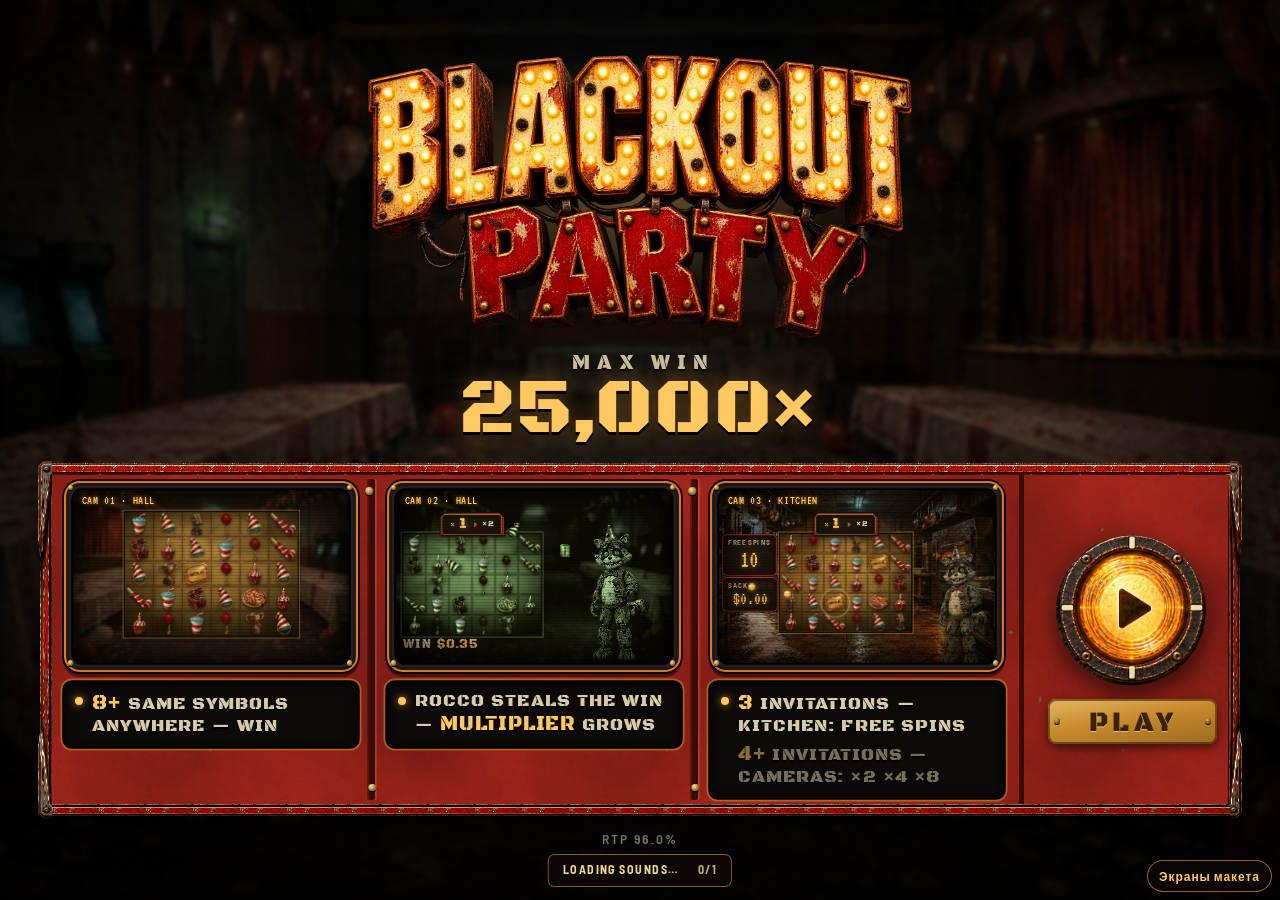
==== commit 84e29141: "Обновление: без двоения в покачивании, ударе, мешке и Big Win Co-Authored-By: Claude Opus 5.5 <norep" ====
--- a/index.html
+++ b/index.html
@@ -3,7 +3,7 @@
 <meta name="viewport" content="width=device-width, initial-scale=1, viewport-fit=cover">
 <style>html,body{margin:0;height:100%}</style>
 <meta charset="utf-8">
-<script>(function(){var V=window.__BPV={"assets/audio/manifest-music.json":"cbb50baf","assets/audio/manifest-sfx.json":"9c9d6d06","assets/audio/music/bigwin-lounge-a.aac.mp4":"ab4923f8","assets/audio/music/bigwin-musicbox-a.aac.mp4":"8724e5cf","assets/audio/music/bigwin-musicbox-b.aac.mp4":"a3553640","assets/audio/music/bigwin-nightfunk-b.aac.mp4":"0f3c5422","assets/audio/music/bigwin-organ-a.aac.mp4":"3e207b2a","assets/audio/music/bigwin-synth-a.aac.mp4":"826f6648","assets/audio/music/bonus-arcade-1.aac.mp4":"b1fc65c7","assets/audio/music/bonus-disco-1.aac.mp4":"db5dbf26","assets/audio/music/bonus-drum-1.aac.mp4":"ce7000ab","assets/audio/music/bonus-funk-1.aac.mp4":"12b13df3","assets/audio/music/bonus-march-1.aac.mp4":"42994cf1","assets/audio/music/bonus-organ-1.aac.mp4":"29911f9e","assets/audio/music/bonus-surf-1.aac.mp4":"e164a0b0","assets/audio/music/bonus-swing-1.aac.mp4":"6206bcf7","assets/audio/music/cameras-hum-1.aac.mp4":"858bed3e","assets/audio/music/cameras-hum-2.aac.mp4":"979744b2","assets/audio/music/cameras-noir-1.aac.mp4":"dfe17070","assets/audio/music/cameras-noir-2.aac.mp4":"ad45d76e","assets/audio/music/cameras-piano-1.aac.mp4":"925fc606","assets/audio/music/cameras-pulse-1.aac.mp4":"9aa58cea","assets/audio/music/cameras-pulse-2.aac.mp4":"177181b8","assets/audio/music/cameras-sonar-1.aac.mp4":"68230d45","assets/audio/music/camlayer-crt-1.aac.mp4":"2e6f2505","assets/audio/music/camlayer-drone-1.aac.mp4":"8218dff6","assets/audio/music/camlayer-pulse-1.aac.mp4":"5550a44c","assets/audio/music/camlayer-tape-1.aac.mp4":"19286a1f","assets/audio/music/hall-ambient-1.aac.mp4":"cf57c136","assets/audio/music/hall-ambient-2.aac.mp4":"b7efd39f","assets/audio/music/hall-arcade-1.aac.mp4":"5c0e40da","assets/audio/music/hall-arcade-2.aac.mp4":"12be8374","assets/audio/music/hall-bossa-1.aac.mp4":"c6b819d8","assets/audio/music/hall-brushes-1.aac.mp4":"35886b2f","assets/audio/music/hall-carnival-1.aac.mp4":"c8fdca03","assets/audio/music/hall-carnival-2.aac.mp4":"7fb84f0b","assets/audio/music/hall-carousel-1.aac.mp4":"6b781e39","assets/audio/music/hall-carousel-2.aac.mp4":"6dcdef8a","assets/audio/music/hall-drift-1.aac.mp4":"e5091033","assets/audio/music/hall-hum-2.aac.mp4":"f41ea06f","assets/audio/music/hall-kalimba-1.aac.mp4":"4dca230c","assets/audio/music/hall-lounge-1.aac.mp4":"5444c38c","assets/audio/music/hall-lounge-2.aac.mp4":"2e20c635","assets/audio/music/hall-lullaby-1.aac.mp4":"8f9efcb8","assets/audio/music/hall-musicbox-1.aac.mp4":"90260402","assets/audio/music/hall-musicbox-2.aac.mp4":"a940918f","assets/audio/music/hall-padbells-1.aac.mp4":"34d99841","assets/audio/music/hall-padbells-2.aac.mp4":"884dfc53","assets/audio/music/hall-tape-2.aac.mp4":"bad13b27","assets/audio/music/hall-trattoria-1.aac.mp4":"d4593b78","assets/audio/music/hall-trattoria-2.aac.mp4":"5ae5039b","assets/audio/music/hall-vhs-1.aac.mp4":"0fa29e6e","assets/audio/music/hall-wall-1.aac.mp4":"47267da6","assets/audio/music/kitchen-arcade-1.aac.mp4":"3198c434","assets/audio/music/kitchen-arcade-2.aac.mp4":"e867d89f","assets/audio/music/kitchen-funk-1.aac.mp4":"e82aa778","assets/audio/music/kitchen-groove-1.aac.mp4":"8d1c84a1","assets/audio/music/kitchen-groove-2.aac.mp4":"6b4e97f9","assets/audio/music/kitchen-pizzicato-1.aac.mp4":"e68b3e27","assets/audio/music/kitchen-trattoria-1.aac.mp4":"6a830877","assets/audio/music/kitchen-trattoria-2.aac.mp4":"1b10f70c","assets/audio/music/maxwin-lounge-a.aac.mp4":"9ed2a5e9","assets/audio/music/maxwin-musicbox-a.aac.mp4":"b90e38f9","assets/audio/music/maxwin-nightfunk-b.aac.mp4":"9495a7b1","assets/audio/music/maxwin-organ-a.aac.mp4":"fa32699c","assets/audio/music/maxwin-organ-b.aac.mp4":"9323064d","assets/audio/music/maxwin-synth-a.aac.mp4":"a907e3c4","assets/audio/music/welcome-hall-1.aac.mp4":"76453c78","assets/audio/music/welcome-lounge-1.aac.mp4":"c69037e4","assets/audio/notes-sfx.json":"d1dd5c7b","assets/audio/sfx/amb-cameras-A1.aac.mp4":"00713ea9","assets/audio/sfx/amb-cameras-A1.ogg":"98dfbfc5","assets/audio/sfx/amb-cameras-B1.aac.mp4":"af8da792","assets/audio/sfx/amb-cameras-B1.ogg":"efeaabd4","assets/audio/sfx/amb-cameras-C1.aac.mp4":"6cd7f7a7","assets/audio/sfx/amb-cameras-C1.ogg":"f4f98a8b","assets/audio/sfx/amb-cameras-D1.aac.mp4":"467b7396","assets/audio/sfx/amb-cameras-D1.ogg":"f6ebbc8d","assets/audio/sfx/amb-cameras-E1.aac.mp4":"5b2a4e7c","assets/audio/sfx/amb-cameras-E1.ogg":"6f9efbf8","assets/audio/sfx/amb-cameras-F1.aac.mp4":"b990ed1a","assets/audio/sfx/amb-cameras-F1.ogg":"08dd1b6f","assets/audio/sfx/amb-hall-A1.aac.mp4":"86fab82e","assets/audio/sfx/amb-hall-A1.ogg":"aed58698","assets/audio/sfx/amb-hall-B1.aac.mp4":"a6391c84","assets/audio/sfx/amb-hall-B1.ogg":"a9301159","assets/audio/sfx/amb-hall-C1.aac.mp4":"34af2dba","assets/audio/sfx/amb-hall-C1.ogg":"5525bf35","assets/audio/sfx/amb-hall-D1.aac.mp4":"5605223e","assets/audio/sfx/amb-hall-D1.ogg":"1b3d493c","assets/audio/sfx/amb-hall-E1.aac.mp4":"29910032","assets/audio/sfx/amb-hall-E1.ogg":"7c6f89b4","assets/audio/sfx/amb-hall-F1.aac.mp4":"7ec0cb87","assets/audio/sfx/amb-hall-F1.ogg":"3a055b4b","assets/audio/sfx/amb-kitchen-A1.aac.mp4":"82f55de2","assets/audio/sfx/amb-kitchen-A1.ogg":"850833ba","assets/audio/sfx/amb-kitchen-B1.aac.mp4":"d5dba807","assets/audio/sfx/amb-kitchen-B1.ogg":"8e8f2e69","assets/audio/sfx/amb-kitchen-C1.aac.mp4":"13e901b1","assets/audio/sfx/amb-kitchen-C1.ogg":"bc1400cc","assets/audio/sfx/amb-kitchen-D1.aac.mp4":"16c4fd76","assets/audio/sfx/amb-kitchen-D1.ogg":"63a194f5","assets/audio/sfx/amb-kitchen-E1.aac.mp4":"bdb24398","assets/audio/sfx/amb-kitchen-E1.ogg":"b0ace0be","assets/audio/sfx/amb-kitchen-F1.aac.mp4":"dca37089","assets/audio/sfx/amb-kitchen-F1.ogg":"be9613af","assets/audio/sfx/scatter-anticipation-A1.aac.mp4":"681decfd","assets/audio/sfx/scatter-anticipation-B1.aac.mp4":"4f8b6856","assets/audio/sfx/scatter-anticipation-C1.aac.mp4":"52ba52ef","assets/audio/sfx/scatter-anticipation-D1.aac.mp4":"2fd9415f","assets/audio/sfx/scatter-anticipation-E1.aac.mp4":"719ba997","assets/audio/sfx/scatter-anticipation-F1.aac.mp4":"4c76a220","assets/audio/sfxpack-A.aac.mp4":"c30a3095","assets/audio/sfxpack-A.ogg":"48b9269e","assets/audio/sfxpack-B.aac.mp4":"277f2bea","assets/audio/sfxpack-B.ogg":"c984da89","assets/audio/sfxpack-C.aac.mp4":"b6f71e2d","assets/audio/sfxpack-C.ogg":"f17aecda","assets/audio/sfxpack-D.aac.mp4":"e161b1bb","assets/audio/sfxpack-D.ogg":"a6e79740","assets/audio/sfxpack-E.aac.mp4":"d6e4aa8e","assets/audio/sfxpack-E.ogg":"1628a24e","assets/audio/sfxpack-F.aac.mp4":"06702d4a","assets/audio/sfxpack-F.ogg":"8105867d","assets/bg-hall-landscape.webp":"db13a588","assets/bg-hall-portrait.webp":"47523805","assets/bg-kitchen-landscape.webp":"348a9fb4","assets/bg-kitchen-portrait.webp":"6fb02370","assets/bg-security-landscape.webp":"45584496","assets/bg-security-portrait.webp":"d97431fb","assets/camfeeds/corr-walk1.hevc.mp4":"ca97a337","assets/camfeeds/corr-walk1.webm":"1e6da7bd","assets/camfeeds/corr-walk2.hevc.mp4":"1126d85b","assets/camfeeds/corr-walk2.webm":"ff5b8b48","assets/camfeeds/hall-walk1.hevc.mp4":"e18875bc","assets/camfeeds/hall-walk1.webm":"14967335","assets/camfeeds/hall-walk2.hevc.mp4":"2f0c44c0","assets/camfeeds/hall-walk2.webm":"7d69ab72","assets/camfeeds/hall.webp":"60a615fe","assets/camfeeds/kitchen-walk1.hevc.mp4":"6f8084a5","assets/camfeeds/kitchen-walk1.webm":"9bf27727","assets/camfeeds/kitchen-walk2.hevc.mp4":"8081d9d3","assets/camfeeds/kitchen-walk2.webm":"56d451db","assets/camfeeds/kitchen.webp":"81b93c89","assets/cards/poster-cameras.webp":"6268f434","assets/cards/poster-double.webp":"e0a78e97","assets/cards/poster-hungry.webp":"80a0912c","assets/cards/poster-kitchen.webp":"eb44cdf1","assets/feat-machine.webp":"0009aaa7","assets/feat-strip.webp":"c3bec0e4","assets/fx/lamp.png":"5303922a","assets/fx/mon.json":"322dd7f3","assets/fx/mon0.png":"adc7ffc7","assets/fx/mon1.png":"c749236e","assets/fx/mon2.png":"a94b763c","assets/fx/mon3.png":"d7efdff2","assets/hud-frames/a-rv1.webp":"97006536","assets/hud-frames/a-rv2.webp":"ad672f03","assets/hud-frames/a.webp":"7ef515bd","assets/hud-frames/b-bolt1.webp":"36a7d012","assets/hud-frames/b-bolt2.webp":"925a9b13","assets/hud-frames/b.webp":"801da543","assets/hud-frames/c-scr1.webp":"ecc23845","assets/hud-frames/c-scr2.webp":"2a55c6c1","assets/hud-frames/c.webp":"aa3cbdc1","assets/hud-frames/d-brk-b.webp":"d6784f4d","assets/hud-frames/d-brk-m.webp":"61f63e44","assets/hud-frames/d-brk-t.webp":"bc35250b","assets/hud-frames/d-dark.webp":"92c49093","assets/hud-frames/d-ochre.webp":"221e41b9","assets/hud-frames/e.webp":"564b8b1c","assets/hud-frames/f-w1.webp":"0a837a6a","assets/hud-frames/f-w2.webp":"6c9e6597","assets/hud-frames/f-w3.webp":"356f9f5e","assets/hud-frames/f.webp":"a2350c8a","assets/ill-mode-cameras.webp":"590360ca","assets/ill-mode-kitchen.webp":"45c8e5c6","assets/plates-all/cork.webp":"0b93af76","assets/plates-all/ref-buy.webp":"8156be56","assets/plates-all/ref-m1.webp":"db86de91","assets/plates-note/paper.webp":"0b9b4844","assets/plates-note/tape-a.webp":"d905b746","assets/plates-note/tape-b.webp":"e22e64cc","assets/plates-note/tape-c.webp":"1f851545","assets/plates-redmetal/cabinet-mid.webp":"67bb4956","assets/plates-redmetal/cabinet.webp":"36179d14","assets/plates-redmetal/castiron-mid.webp":"b440f640","assets/plates-redmetal/castiron.webp":"f073d401","assets/plates-redmetal/enamel-mid.webp":"ad125c1f","assets/plates-redmetal/enamel.webp":"912b1cb3","assets/plates-redmetal/firebox-mid.webp":"afd1e72e","assets/plates-redmetal/firebox.webp":"a98c877a","assets/plates-redmetal/jukebox-mid.webp":"61eff875","assets/plates-redmetal/jukebox.webp":"76bea074","assets/plates-redmetal/marquee-mid.webp":"28186312","assets/plates-redmetal/marquee.webp":"b6f68da2","assets/plates-redmetal/riveted-mid.webp":"054bb816","assets/plates-redmetal/riveted.webp":"9c849e4e","assets/plates-redmetal/toolbox-mid.webp":"af24a92b","assets/plates-redmetal/toolbox.webp":"17e3c087","assets/plates-redmetal2/crate-mid.webp":"661b8279","assets/plates-redmetal2/crate.webp":"7c682dae","assets/plates-redmetal2/elevator-mid.webp":"f10bf95e","assets/plates-redmetal2/elevator.webp":"9cc57759","assets/plates-redmetal2/gaspump-mid.webp":"4ec28e71","assets/plates-redmetal2/gaspump.webp":"53b3992e","assets/plates-redmetal2/pinball-mid.webp":"e76fa577","assets/plates-redmetal2/pinball.webp":"db08e3fe","assets/plates-redmetal2/safe-mid.webp":"45a3b5c0","assets/plates-redmetal2/safe.webp":"7d07b4bf","assets/plates-redmetal2/slotcab-mid.webp":"fc9247a3","assets/plates-redmetal2/slotcab.webp":"1f41f3f7","assets/plates-redmetal2/ticket-mid.webp":"4bdcfcff","assets/plates-redmetal2/ticket.webp":"60f2758e","assets/plates-redmetal2/warning-mid.webp":"a09a7c51","assets/plates-redmetal2/warning.webp":"aa30d372","assets/plates2/enamel-cream.webp":"c8feb0dc","assets/plates2/hardboard.webp":"ed93f575","assets/plates2/paper-a.webp":"2e24fe06","assets/plates2/paper-b.webp":"636aec41","assets/plates2/rust.webp":"8f5a5d93","assets/plates2/scratch.webp":"7673a87d","assets/plates2/tape.webp":"730cc687","assets/plates2/wax.webp":"57e634ea","assets/plates2/wood-green.webp":"2a798639","assets/plates3/banner.webp":"5f902a17","assets/plates3/carnival.webp":"42e21e4c","assets/plates3/chalk.webp":"016d19ea","assets/plates3/crt.webp":"f233b57d","assets/plates3/curtain.webp":"4cbb4e00","assets/plates3/jukebox.webp":"7ebb586c","assets/plates3/pizzabox.webp":"de1e8cea","assets/plates3/prize.webp":"cd47dafb","assets/plates3/toolbox.webp":"c2e160ad","assets/rocco-A1-v2.webp":"7af58111","assets/rocco-A2.webp":"56730453","assets/rocco/A-rub.hevc.mp4":"b2242518","assets/rocco/A-rub.webm":"bd09cc97","assets/rocco/BW-cheer.hevc.mp4":"8d114acf","assets/rocco/BW-cheer.webm":"02eccef9","assets/rocco/BW-idle.hevc.mp4":"f95ffb23","assets/rocco/BW-idle.webm":"9a8c1a95","assets/rocco/BW-max.hevc.mp4":"41177a2b","assets/rocco/BW-max.webm":"da701145","assets/rocco/C-stare.mp4":"f7e04c16","assets/rocco/C-vanish.mp4":"0d586d96","assets/rocco/C-walk.mp4":"08a5fbb3","assets/rocco/H-belly.hevc.mp4":"38c0c818","assets/rocco/H-belly.webm":"0f463869","assets/rocco/H-cheer3.hevc.mp4":"791f4ff4","assets/rocco/H-cheer3.webm":"cf958c79","assets/rocco/H-grab6.hevc.mp4":"777ee300","assets/rocco/H-grab6.webm":"dba8804f","assets/rocco/H-hat.hevc.mp4":"36c0a3cd","assets/rocco/H-hat.webm":"60a89f76","assets/rocco/H-idle.hevc.mp4":"f95ffb23","assets/rocco/H-idle.webm":"a4f8a8f0","assets/rocco/H-lean.hevc.mp4":"0e3bdbbe","assets/rocco/H-lean.webm":"eb3c3cec","assets/rocco/H-lever.hevc.mp4":"d7dc5613","assets/rocco/H-lever.webm":"53cec004","assets/rocco/H-look.hevc.mp4":"2fdfbada","assets/rocco/H-look.webm":"7f90aeb7","assets/rocco/H-mic.hevc.mp4":"02b792d7","assets/rocco/H-mic.webm":"4b8f6a19","assets/rocco/H-punch5.hevc.mp4":"52351552","assets/rocco/H-punch5.webm":"910b8d88","assets/rocco/H-rock.hevc.mp4":"6cfdc11a","assets/rocco/H-rock.webm":"f8e6039e","assets/rocco/H-swallow4.hevc.mp4":"63aa107f","assets/rocco/H-swallow4.mouth.json":"53f4732f","assets/rocco/H-swallow4.webm":"8002f9b9","assets/rocco/H-sway.hevc.mp4":"af7b2d33","assets/rocco/H-sway.webm":"835ee8e0","assets/rocco/H-throw.hevc.mp4":"c4b1f23a","assets/rocco/H-throw.webm":"d524d054","assets/rocco/H-toss2.hevc.mp4":"e189b662","assets/rocco/H-toss2.webm":"3b808378","assets/rocco/H-wave.hevc.mp4":"c28e5075","assets/rocco/H-wave.webm":"8d9501ea","assets/rocco/I-glitch.hevc.mp4":"c22a9d4a","assets/rocco/I-glitch.webm":"d0c64fc0","assets/rocco/I-hat.hevc.mp4":"bd25955f","assets/rocco/I-hat.webm":"0a89fbbe","assets/rocco/I-look.hevc.mp4":"00ea854c","assets/rocco/I-look.webm":"5e84a8b2","assets/rocco/I-mic.hevc.mp4":"cc6d0bb6","assets/rocco/I-mic.webm":"6872885b","assets/rocco/I-sway.hevc.mp4":"b543eebf","assets/rocco/I-sway.webm":"cf673615","assets/rocco/I-wave.hevc.mp4":"80eed110","assets/rocco/I-wave.webm":"402c33f0","assets/rocco/K-cheer.hevc.mp4":"48ba24c6","assets/rocco/K-cheer.webm":"1f32f304","assets/rocco/K-dump.hevc.mp4":"b75739b3","assets/rocco/K-dump.webm":"321b0734","assets/rocco/KS-handoff.hevc.mp4":"da56ad5b","assets/rocco/KS-handoff.webm":"3f681eed","assets/rocco/KS-pawempty2.hevc.mp4":"e75d8638","assets/rocco/KS-pawempty2.webm":"00e93b8e","assets/rocco/KS-pawpour.hevc.mp4":"094d02a9","assets/rocco/KS-pawpour.webm":"dadb48fb","assets/rocco/KS-rub.hevc.mp4":"4eece393","assets/rocco/KS-rub.webm":"eb836109","assets/rocco/KS-sackroc.hevc.mp4":"44b29ef7","assets/rocco/KS-sackroc.webm":"7942b9ee","assets/rocco/KS-sniff.hevc.mp4":"b193b039","assets/rocco/KS-sniff.webm":"8258a3aa","assets/rocco/L-column.hevc.mp4":"b7a69262","assets/rocco/L-column.webm":"fed61ba8","assets/rocco/L-idle.hevc.mp4":"5065ed64","assets/rocco/L-idle.webm":"7e4d37c8","assets/rocco/L-stare.hevc.mp4":"d063103c","assets/rocco/L-stare.webm":"a789e180","assets/rocco/P-giggle.hevc.mp4":"a4c8c6ed","assets/rocco/P-giggle.webm":"7fc416cf","assets/rocco/R-breaker.hevc.mp4":"4804f45a","assets/rocco/R-breaker.webm":"7b73298e","assets/rocco/R-grab.hevc.mp4":"b1a1c2f5","assets/rocco/R-grab.webm":"b7f66dca","assets/rocco/R-grab2.hevc.mp4":"a195c93a","assets/rocco/R-grab2.webm":"b5c5ed89","assets/rocco/R-punch.hevc.mp4":"77037c68","assets/rocco/R-punch.webm":"a40a2ca0","assets/rocco/R-slam.hevc.mp4":"9b1aa39f","assets/rocco/R-slam.webm":"ae9915f6","assets/rocco/R-throw.hevc.mp4":"371769d7","assets/rocco/R-throw.webm":"ceca0a70","assets/rocco/T-wake.hevc.mp4":"d8b90fde","assets/rocco/T-wake.webm":"c618a840","assets/rocco/W-clap.hevc.mp4":"72864b13","assets/rocco/W-clap.webm":"8edbd33b","assets/rocco/W-dance.hevc.mp4":"32e3a3da","assets/rocco/W-dance.webm":"94221d0e","assets/rocco/W-grab.hevc.mp4":"ceeae659","assets/rocco/W-grab.webm":"ba40c493","assets/rocco/W-grab2.hevc.mp4":"8bd9fdf7","assets/rocco/W-grab2.webm":"a15ab012","assets/rocco/W-huge.hevc.mp4":"a66c4758","assets/rocco/W-huge.webm":"7d15607a","assets/rocco/W-reach.hevc.mp4":"d5a393ee","assets/rocco/W-reach.webm":"4f1a6498","assets/rocco/cam-C0.webp":"7b3c5446","assets/rocco/cam-C1.webp":"bd0e6f81","assets/rocco/cam-C2.webp":"e8049a72","assets/rocco/cam-C3.webp":"110fdb2a","assets/rocco/paw.png":"8e83905b","assets/rocco/paw2-arm.webp":"7d0d42d9","assets/rocco/paw2-fingers.webp":"c3b68935","assets/rocco/paw2-palm.webp":"aa3c997d","assets/rocco/paw2.json":"23b1e837","assets/rocco/paw3-arm.webp":"24f285dc","assets/rocco/paw3-fingers.webp":"dc5061c5","assets/rocco/paw3-palm.webp":"3ac68c93","assets/rocco/paw3.json":"04abe3c8","assets/rocco/paw4-arm.webp":"16171b90","assets/rocco/paw4-fingers.webp":"3759e79a","assets/rocco/paw4-palm.webp":"acc259ed","assets/rocco/paw4.json":"a478a713","assets/rocco/paw5-arm.webp":"1721894d","assets/rocco/paw5-fingers.webp":"2d5e9a0f","assets/rocco/paw5-palm.webp":"51e1d5ed","assets/rocco/paw5.json":"83989cbe","assets/sym-camera-t1.webp":"06fe0000","assets/sym-camera-t2.webp":"a92d73ee","assets/sym-camera-t3.webp":"cf5ea65e","assets/sym-high-gift.webp":"48dc7003","assets/sym-high-mask.webp":"5fe88702","assets/sym-high-mic.webp":"3ea84967","assets/sym-high-pizza.webp":"9f351904","assets/sym-low-balloon.webp":"8311530e","assets/sym-low-cup.webp":"cf022fd6","assets/sym-low-cupcake.webp":"e9484ede","assets/sym-low-hat.webp":"72bad15f","assets/sym-low-horn.webp":"40e4fd24","assets/sym-rocco-monitor.webp":"befd73ae","assets/sym-scatter-invitation.webp":"2b66e00e","assets/sym-wild.webp":"1ec9fb11","assets/trans/curtain.webp":"4643574b","assets/trans/shutter.webp":"77e3a129","assets/ui/logo-base.webp":"94d97740","assets/ui/logo-y.webp":"0c179c32","assets/ui/logo.webp":"085b4520","assets/ui2/dlg-band.webp":"a8b6ed1e","assets/ui2/dlg-frame.webp":"ccd1fa04","assets/ui2/dlg-screw.svg":"3cc07b0a","assets/ui2/frame1.webp":"b08f78ed","assets/ui2/panel-frame.webp":"5e3ed38e","assets/ui2/pod1-auto.webp":"baedb196","assets/ui2/pod1-full.webp":"d0e1e5c7","assets/ui2/pod1-lr.webp":"4ac55cc1","assets/ui2/pod1-menu.webp":"58408c11","assets/ui2/pod1-minus.webp":"4ec0b28a","assets/ui2/pod1-play-blank.webp":"8e499859","assets/ui2/pod1-play.webp":"f775aaa9","assets/ui2/pod1-plus.webp":"3bcab40d","assets/ui2/pod1-sound.webp":"3d26e7d5","assets/ui2/pod1-tile-clean.webp":"be317735","assets/ui2/pod1-tile.webp":"3dc41858","assets/ui2/pod1-win-balance.webp":"1edbe685","assets/ui2/pod1-win-bet.webp":"99df8154","assets/uikit/hud-m1-chips.webp":"f243623a","assets/uikit/hud-m1-grain.webp":"a92e4f72","assets/uikit/hud-m1-rust.webp":"7da0f75f","assets/uikit/hud-m1-wear.webp":"397f1991","assets/uikit/rocco-hall-still.webp":"e84841bf","assets/uikit/steel-gun.webp":"a3bcd854","assets/uikit/steel-red.webp":"e884f8e5","assets/uikit/wood-oxblood.webp":"8f4f1610","audio.js":"f8f68730","bigwin-fx.js":"95710797","bigwin-rocco.js":"138d9b36","bigwin-show.js":"d9ebde22","bonus-ui.css":"ade63fcd","bonus-ui.js":"ef2f8617","buy-board.css":"eadb641c","buy-board.js":"ed73d828","camfeeds.js":"8f7b9e99","cams-rec.js":"3eb228b3","collect.js":"d08071f9","dialogs-f-auto.js":"1b7fd583","dialogs-f.js":"a9a98ce5","feature-cards.html":"f1c49045","field-table.js":"cee9d6c6","fonts/AlfaSlabOne-Regular.ttf":"08fb3e65","fonts/AllertaStencil-Regular.ttf":"18ed422b","fonts/BarlowSemiCondensed-Bold.ttf":"d6e7dfaa","fonts/BarlowSemiCondensed-SemiBold.ttf":"7f77e067","fonts/BigShouldersStencilDisplay-VF.ttf":"5dd4e537","fonts/BlackOpsOne-Regular.ttf":"a51bebbc","fonts/BowlbyOneSC-Regular.ttf":"ff81f3fd","fonts/Bungee-Regular.ttf":"985db0d5","fonts/BungeeInline-Regular.ttf":"0444b261","fonts/Goldman-Bold.ttf":"2c39d25f","fonts/Graduate-Regular.ttf":"300dc6f4","fonts/LuckiestGuy-Regular.ttf":"0bcd76d9","fonts/RussoOne-Regular.ttf":"c05ca5b6","fonts/Rye-Regular.ttf":"2dcafff1","fonts/SairaStencilOne-Regular.ttf":"65204b60","fonts/SpecialElite-Regular.ttf":"3aae0bad","fonts/SquadaOne-Regular.ttf":"5ea659ea","fonts/Staatliches-Regular.ttf":"fe3783e0","fonts/StardosStencil-Bold.ttf":"8a572bee","fonts/Teko-VF.ttf":"4b78b2e2","fonts/TitanOne-Regular.ttf":"ae17e555","fonts/VT323-Regular.ttf":"5b82551f","hl.js":"7e31ea70","hud-variants-anim.txt":"80cafd22","hud-variants.html":"e123dc83","index.html":"6c80e99c","loadgate.js":"56874674","maxwin-text.html":"633057f8","maxwin-variants.html":"4f2bb80b","plates-all.html":"08c69ec5","plates-note.js":"4202ee30","plates-redmetal.html":"bf6d8882","plates-variants.html":"f96e6783","plates-variants2.html":"c7edd2fe","play-plaques.html":"4b0c25ed","punchfx-blackout.js":"7394af25","punchfx-glass.js":"0e8588cb","punchfx-ribbon.js":"ca1c287f","punchfx-scatter.js":"c5c45463","punchfx-shake.js":"703a52ef","punchhit.js":"800a26d9","rocco-alive.js":"dbc1185a","rocco-flow.js":"956863de","rocco-neutral.js":"06640b03","rocco-touch.js":"7e89f24e","sack.js":"b628bcfc","scene-trans.js":"aecc32cd","sound-board.html":"abe1725e","test-panel.js":"7c7dc530","transitions.html":"e80879e7","transitions2.html":"014fc759","transitions3.html":"465785ee","ui.js":"ff522b0e","welcome-cams.js":"f2726aa4","welcome-desk.html":"41889b47","welcome.js":"60ccb950","winamt.css":"1d513c7f","winamt.js":"935cd802","wincel.js":"109be23a","winfx.js":"b2c35abd","wrap.html":"c0dbd242"},C={},B=document.baseURI.replace(/[?#].*$/,'').replace(/[^\/]*$/,'');
+<script>(function(){var V=window.__BPV={"assets/audio/manifest-music.json":"cbb50baf","assets/audio/manifest-sfx.json":"9c9d6d06","assets/audio/music/bigwin-lounge-a.aac.mp4":"ab4923f8","assets/audio/music/bigwin-musicbox-a.aac.mp4":"8724e5cf","assets/audio/music/bigwin-musicbox-b.aac.mp4":"a3553640","assets/audio/music/bigwin-nightfunk-b.aac.mp4":"0f3c5422","assets/audio/music/bigwin-organ-a.aac.mp4":"3e207b2a","assets/audio/music/bigwin-synth-a.aac.mp4":"826f6648","assets/audio/music/bonus-arcade-1.aac.mp4":"b1fc65c7","assets/audio/music/bonus-disco-1.aac.mp4":"db5dbf26","assets/audio/music/bonus-drum-1.aac.mp4":"ce7000ab","assets/audio/music/bonus-funk-1.aac.mp4":"12b13df3","assets/audio/music/bonus-march-1.aac.mp4":"42994cf1","assets/audio/music/bonus-organ-1.aac.mp4":"29911f9e","assets/audio/music/bonus-surf-1.aac.mp4":"e164a0b0","assets/audio/music/bonus-swing-1.aac.mp4":"6206bcf7","assets/audio/music/cameras-hum-1.aac.mp4":"858bed3e","assets/audio/music/cameras-hum-2.aac.mp4":"979744b2","assets/audio/music/cameras-noir-1.aac.mp4":"dfe17070","assets/audio/music/cameras-noir-2.aac.mp4":"ad45d76e","assets/audio/music/cameras-piano-1.aac.mp4":"925fc606","assets/audio/music/cameras-pulse-1.aac.mp4":"9aa58cea","assets/audio/music/cameras-pulse-2.aac.mp4":"177181b8","assets/audio/music/cameras-sonar-1.aac.mp4":"68230d45","assets/audio/music/camlayer-crt-1.aac.mp4":"2e6f2505","assets/audio/music/camlayer-drone-1.aac.mp4":"8218dff6","assets/audio/music/camlayer-pulse-1.aac.mp4":"5550a44c","assets/audio/music/camlayer-tape-1.aac.mp4":"19286a1f","assets/audio/music/hall-ambient-1.aac.mp4":"cf57c136","assets/audio/music/hall-ambient-2.aac.mp4":"b7efd39f","assets/audio/music/hall-arcade-1.aac.mp4":"5c0e40da","assets/audio/music/hall-arcade-2.aac.mp4":"12be8374","assets/audio/music/hall-bossa-1.aac.mp4":"c6b819d8","assets/audio/music/hall-brushes-1.aac.mp4":"35886b2f","assets/audio/music/hall-carnival-1.aac.mp4":"c8fdca03","assets/audio/music/hall-carnival-2.aac.mp4":"7fb84f0b","assets/audio/music/hall-carousel-1.aac.mp4":"6b781e39","assets/audio/music/hall-carousel-2.aac.mp4":"6dcdef8a","assets/audio/music/hall-drift-1.aac.mp4":"e5091033","assets/audio/music/hall-hum-2.aac.mp4":"f41ea06f","assets/audio/music/hall-kalimba-1.aac.mp4":"4dca230c","assets/audio/music/hall-lounge-1.aac.mp4":"5444c38c","assets/audio/music/hall-lounge-2.aac.mp4":"2e20c635","assets/audio/music/hall-lullaby-1.aac.mp4":"8f9efcb8","assets/audio/music/hall-musicbox-1.aac.mp4":"90260402","assets/audio/music/hall-musicbox-2.aac.mp4":"a940918f","assets/audio/music/hall-padbells-1.aac.mp4":"34d99841","assets/audio/music/hall-padbells-2.aac.mp4":"884dfc53","assets/audio/music/hall-tape-2.aac.mp4":"bad13b27","assets/audio/music/hall-trattoria-1.aac.mp4":"d4593b78","assets/audio/music/hall-trattoria-2.aac.mp4":"5ae5039b","assets/audio/music/hall-vhs-1.aac.mp4":"0fa29e6e","assets/audio/music/hall-wall-1.aac.mp4":"47267da6","assets/audio/music/kitchen-arcade-1.aac.mp4":"3198c434","assets/audio/music/kitchen-arcade-2.aac.mp4":"e867d89f","assets/audio/music/kitchen-funk-1.aac.mp4":"e82aa778","assets/audio/music/kitchen-groove-1.aac.mp4":"8d1c84a1","assets/audio/music/kitchen-groove-2.aac.mp4":"6b4e97f9","assets/audio/music/kitchen-pizzicato-1.aac.mp4":"e68b3e27","assets/audio/music/kitchen-trattoria-1.aac.mp4":"6a830877","assets/audio/music/kitchen-trattoria-2.aac.mp4":"1b10f70c","assets/audio/music/maxwin-lounge-a.aac.mp4":"9ed2a5e9","assets/audio/music/maxwin-musicbox-a.aac.mp4":"b90e38f9","assets/audio/music/maxwin-nightfunk-b.aac.mp4":"9495a7b1","assets/audio/music/maxwin-organ-a.aac.mp4":"fa32699c","assets/audio/music/maxwin-organ-b.aac.mp4":"9323064d","assets/audio/music/maxwin-synth-a.aac.mp4":"a907e3c4","assets/audio/music/welcome-hall-1.aac.mp4":"76453c78","assets/audio/music/welcome-lounge-1.aac.mp4":"c69037e4","assets/audio/notes-sfx.json":"d1dd5c7b","assets/audio/sfx/amb-cameras-A1.aac.mp4":"00713ea9","assets/audio/sfx/amb-cameras-A1.ogg":"7e56e010","assets/audio/sfx/amb-cameras-B1.aac.mp4":"af8da792","assets/audio/sfx/amb-cameras-B1.ogg":"e10983aa","assets/audio/sfx/amb-cameras-C1.aac.mp4":"6cd7f7a7","assets/audio/sfx/amb-cameras-C1.ogg":"c790aad6","assets/audio/sfx/amb-cameras-D1.aac.mp4":"467b7396","assets/audio/sfx/amb-cameras-D1.ogg":"76378422","assets/audio/sfx/amb-cameras-E1.aac.mp4":"5b2a4e7c","assets/audio/sfx/amb-cameras-E1.ogg":"56cb9f18","assets/audio/sfx/amb-cameras-F1.aac.mp4":"b990ed1a","assets/audio/sfx/amb-cameras-F1.ogg":"3198bbcd","assets/audio/sfx/amb-hall-A1.aac.mp4":"86fab82e","assets/audio/sfx/amb-hall-A1.ogg":"efb2e6c9","assets/audio/sfx/amb-hall-B1.aac.mp4":"a6391c84","assets/audio/sfx/amb-hall-B1.ogg":"f0012f4d","assets/audio/sfx/amb-hall-C1.aac.mp4":"34af2dba","assets/audio/sfx/amb-hall-C1.ogg":"521f5636","assets/audio/sfx/amb-hall-D1.aac.mp4":"5605223e","assets/audio/sfx/amb-hall-D1.ogg":"ea12cc6c","assets/audio/sfx/amb-hall-E1.aac.mp4":"29910032","assets/audio/sfx/amb-hall-E1.ogg":"733f0136","assets/audio/sfx/amb-hall-F1.aac.mp4":"7ec0cb87","assets/audio/sfx/amb-hall-F1.ogg":"0039c439","assets/audio/sfx/amb-kitchen-A1.aac.mp4":"82f55de2","assets/audio/sfx/amb-kitchen-A1.ogg":"ba92a5f7","assets/audio/sfx/amb-kitchen-B1.aac.mp4":"d5dba807","assets/audio/sfx/amb-kitchen-B1.ogg":"9345adf7","assets/audio/sfx/amb-kitchen-C1.aac.mp4":"13e901b1","assets/audio/sfx/amb-kitchen-C1.ogg":"e2a7186f","assets/audio/sfx/amb-kitchen-D1.aac.mp4":"16c4fd76","assets/audio/sfx/amb-kitchen-D1.ogg":"ddf231da","assets/audio/sfx/amb-kitchen-E1.aac.mp4":"bdb24398","assets/audio/sfx/amb-kitchen-E1.ogg":"1ee3c70f","assets/audio/sfx/amb-kitchen-F1.aac.mp4":"dca37089","assets/audio/sfx/amb-kitchen-F1.ogg":"5c96c560","assets/audio/sfx/scatter-anticipation-A1.aac.mp4":"681decfd","assets/audio/sfx/scatter-anticipation-B1.aac.mp4":"4f8b6856","assets/audio/sfx/scatter-anticipation-C1.aac.mp4":"52ba52ef","assets/audio/sfx/scatter-anticipation-D1.aac.mp4":"2fd9415f","assets/audio/sfx/scatter-anticipation-E1.aac.mp4":"719ba997","assets/audio/sfx/scatter-anticipation-F1.aac.mp4":"4c76a220","assets/audio/sfxpack-A.aac.mp4":"c30a3095","assets/audio/sfxpack-A.ogg":"70bdccef","assets/audio/sfxpack-B.aac.mp4":"277f2bea","assets/audio/sfxpack-B.ogg":"28dd8491","assets/audio/sfxpack-C.aac.mp4":"b6f71e2d","assets/audio/sfxpack-C.ogg":"cd24d8d1","assets/audio/sfxpack-D.aac.mp4":"e161b1bb","assets/audio/sfxpack-D.ogg":"e93216c1","assets/audio/sfxpack-E.aac.mp4":"d6e4aa8e","assets/audio/sfxpack-E.ogg":"643e5701","assets/audio/sfxpack-F.aac.mp4":"06702d4a","assets/audio/sfxpack-F.ogg":"dd1e85fb","assets/bg-hall-landscape.webp":"db13a588","assets/bg-hall-portrait.webp":"47523805","assets/bg-kitchen-landscape.webp":"348a9fb4","assets/bg-kitchen-portrait.webp":"6fb02370","assets/bg-security-landscape.webp":"45584496","assets/bg-security-portrait.webp":"d97431fb","assets/camfeeds/corr-walk1.hevc.mp4":"ca97a337","assets/camfeeds/corr-walk1.webm":"1e6da7bd","assets/camfeeds/corr-walk2.hevc.mp4":"1126d85b","assets/camfeeds/corr-walk2.webm":"ff5b8b48","assets/camfeeds/hall-walk1.hevc.mp4":"e18875bc","assets/camfeeds/hall-walk1.webm":"14967335","assets/camfeeds/hall-walk2.hevc.mp4":"2f0c44c0","assets/camfeeds/hall-walk2.webm":"7d69ab72","assets/camfeeds/hall.webp":"60a615fe","assets/camfeeds/kitchen-walk1.hevc.mp4":"6f8084a5","assets/camfeeds/kitchen-walk1.webm":"9bf27727","assets/camfeeds/kitchen-walk2.hevc.mp4":"8081d9d3","assets/camfeeds/kitchen-walk2.webm":"56d451db","assets/camfeeds/kitchen.webp":"81b93c89","assets/cards/poster-cameras.webp":"6268f434","assets/cards/poster-double.webp":"e0a78e97","assets/cards/poster-hungry.webp":"80a0912c","assets/cards/poster-kitchen.webp":"eb44cdf1","assets/feat-machine.webp":"0009aaa7","assets/feat-strip.webp":"c3bec0e4","assets/fx/lamp.png":"5303922a","assets/fx/mon.json":"322dd7f3","assets/fx/mon0.png":"adc7ffc7","assets/fx/mon1.png":"c749236e","assets/fx/mon2.png":"a94b763c","assets/fx/mon3.png":"d7efdff2","assets/hud-frames/a-rv1.webp":"97006536","assets/hud-frames/a-rv2.webp":"ad672f03","assets/hud-frames/a.webp":"7ef515bd","assets/hud-frames/b-bolt1.webp":"36a7d012","assets/hud-frames/b-bolt2.webp":"925a9b13","assets/hud-frames/b.webp":"801da543","assets/hud-frames/c-scr1.webp":"ecc23845","assets/hud-frames/c-scr2.webp":"2a55c6c1","assets/hud-frames/c.webp":"aa3cbdc1","assets/hud-frames/d-brk-b.webp":"d6784f4d","assets/hud-frames/d-brk-m.webp":"61f63e44","assets/hud-frames/d-brk-t.webp":"bc35250b","assets/hud-frames/d-dark.webp":"92c49093","assets/hud-frames/d-ochre.webp":"221e41b9","assets/hud-frames/e.webp":"564b8b1c","assets/hud-frames/f-w1.webp":"0a837a6a","assets/hud-frames/f-w2.webp":"6c9e6597","assets/hud-frames/f-w3.webp":"356f9f5e","assets/hud-frames/f.webp":"a2350c8a","assets/ill-mode-cameras.webp":"590360ca","assets/ill-mode-kitchen.webp":"45c8e5c6","assets/plates-all/cork.webp":"0b93af76","assets/plates-all/ref-buy.webp":"8156be56","assets/plates-all/ref-m1.webp":"db86de91","assets/plates-note/paper.webp":"0b9b4844","assets/plates-note/tape-a.webp":"d905b746","assets/plates-note/tape-b.webp":"e22e64cc","assets/plates-note/tape-c.webp":"1f851545","assets/plates-redmetal/cabinet-mid.webp":"67bb4956","assets/plates-redmetal/cabinet.webp":"36179d14","assets/plates-redmetal/castiron-mid.webp":"b440f640","assets/plates-redmetal/castiron.webp":"f073d401","assets/plates-redmetal/enamel-mid.webp":"ad125c1f","assets/plates-redmetal/enamel.webp":"912b1cb3","assets/plates-redmetal/firebox-mid.webp":"afd1e72e","assets/plates-redmetal/firebox.webp":"a98c877a","assets/plates-redmetal/jukebox-mid.webp":"61eff875","assets/plates-redmetal/jukebox.webp":"76bea074","assets/plates-redmetal/marquee-mid.webp":"28186312","assets/plates-redmetal/marquee.webp":"b6f68da2","assets/plates-redmetal/riveted-mid.webp":"054bb816","assets/plates-redmetal/riveted.webp":"9c849e4e","assets/plates-redmetal/toolbox-mid.webp":"af24a92b","assets/plates-redmetal/toolbox.webp":"17e3c087","assets/plates-redmetal2/crate-mid.webp":"661b8279","assets/plates-redmetal2/crate.webp":"7c682dae","assets/plates-redmetal2/elevator-mid.webp":"f10bf95e","assets/plates-redmetal2/elevator.webp":"9cc57759","assets/plates-redmetal2/gaspump-mid.webp":"4ec28e71","assets/plates-redmetal2/gaspump.webp":"53b3992e","assets/plates-redmetal2/pinball-mid.webp":"e76fa577","assets/plates-redmetal2/pinball.webp":"db08e3fe","assets/plates-redmetal2/safe-mid.webp":"45a3b5c0","assets/plates-redmetal2/safe.webp":"7d07b4bf","assets/plates-redmetal2/slotcab-mid.webp":"fc9247a3","assets/plates-redmetal2/slotcab.webp":"1f41f3f7","assets/plates-redmetal2/ticket-mid.webp":"4bdcfcff","assets/plates-redmetal2/ticket.webp":"60f2758e","assets/plates-redmetal2/warning-mid.webp":"a09a7c51","assets/plates-redmetal2/warning.webp":"aa30d372","assets/plates2/enamel-cream.webp":"c8feb0dc","assets/plates2/hardboard.webp":"ed93f575","assets/plates2/paper-a.webp":"2e24fe06","assets/plates2/paper-b.webp":"636aec41","assets/plates2/rust.webp":"8f5a5d93","assets/plates2/scratch.webp":"7673a87d","assets/plates2/tape.webp":"730cc687","assets/plates2/wax.webp":"57e634ea","assets/plates2/wood-green.webp":"2a798639","assets/plates3/banner.webp":"5f902a17","assets/plates3/carnival.webp":"42e21e4c","assets/plates3/chalk.webp":"016d19ea","assets/plates3/crt.webp":"f233b57d","assets/plates3/curtain.webp":"4cbb4e00","assets/plates3/jukebox.webp":"7ebb586c","assets/plates3/pizzabox.webp":"de1e8cea","assets/plates3/prize.webp":"cd47dafb","assets/plates3/toolbox.webp":"c2e160ad","assets/rocco-A1-v2.webp":"7af58111","assets/rocco-A2.webp":"56730453","assets/rocco/A-rub.hevc.mp4":"b2242518","assets/rocco/A-rub.webm":"bd09cc97","assets/rocco/BW-cheer-in.hevc.mp4":"d61f95e2","assets/rocco/BW-cheer-in.webm":"6371f3bf","assets/rocco/BW-cheer-out.hevc.mp4":"55868ce3","assets/rocco/BW-cheer-out.webm":"23e4e5ac","assets/rocco/BW-cheer.hevc.mp4":"8d114acf","assets/rocco/BW-cheer.webm":"02eccef9","assets/rocco/BW-idle.hevc.mp4":"f95ffb23","assets/rocco/BW-idle.webm":"9a8c1a95","assets/rocco/BW-max.hevc.mp4":"41177a2b","assets/rocco/BW-max.webm":"da701145","assets/rocco/C-stare.mp4":"f7e04c16","assets/rocco/C-vanish.mp4":"0d586d96","assets/rocco/C-walk.mp4":"08a5fbb3","assets/rocco/H-belly.hevc.mp4":"38c0c818","assets/rocco/H-belly.webm":"0f463869","assets/rocco/H-cheer3.hevc.mp4":"791f4ff4","assets/rocco/H-cheer3.webm":"cf958c79","assets/rocco/H-grab6.hevc.mp4":"777ee300","assets/rocco/H-grab6.webm":"dba8804f","assets/rocco/H-hat.hevc.mp4":"36c0a3cd","assets/rocco/H-hat.webm":"60a89f76","assets/rocco/H-idle.hevc.mp4":"f95ffb23","assets/rocco/H-idle.webm":"a4f8a8f0","assets/rocco/H-lean.hevc.mp4":"d48ae61f","assets/rocco/H-lean.webm":"fd157aa5","assets/rocco/H-lever.hevc.mp4":"d7dc5613","assets/rocco/H-lever.webm":"53cec004","assets/rocco/H-look.hevc.mp4":"2fdfbada","assets/rocco/H-look.webm":"7f90aeb7","assets/rocco/H-mic.hevc.mp4":"02b792d7","assets/rocco/H-mic.webm":"4b8f6a19","assets/rocco/H-punch5.hevc.mp4":"bc9d6f2f","assets/rocco/H-punch5.webm":"42bfc7e1","assets/rocco/H-rock.hevc.mp4":"6cfdc11a","assets/rocco/H-rock.webm":"f8e6039e","assets/rocco/H-swallow4.hevc.mp4":"63aa107f","assets/rocco/H-swallow4.mouth.json":"53f4732f","assets/rocco/H-swallow4.webm":"8002f9b9","assets/rocco/H-sway.hevc.mp4":"907b4fd6","assets/rocco/H-sway.webm":"54f5005d","assets/rocco/H-throw.hevc.mp4":"c4b1f23a","assets/rocco/H-throw.webm":"d524d054","assets/rocco/H-toss2.hevc.mp4":"e189b662","assets/rocco/H-toss2.webm":"3b808378","assets/rocco/H-wave.hevc.mp4":"c28e5075","assets/rocco/H-wave.webm":"8d9501ea","assets/rocco/I-glitch.hevc.mp4":"c22a9d4a","assets/rocco/I-glitch.webm":"d0c64fc0","assets/rocco/I-hat.hevc.mp4":"bd25955f","assets/rocco/I-hat.webm":"0a89fbbe","assets/rocco/I-look.hevc.mp4":"00ea854c","assets/rocco/I-look.webm":"5e84a8b2","assets/rocco/I-mic.hevc.mp4":"cc6d0bb6","assets/rocco/I-mic.webm":"6872885b","assets/rocco/I-sway.hevc.mp4":"b543eebf","assets/rocco/I-sway.webm":"cf673615","assets/rocco/I-wave.hevc.mp4":"80eed110","assets/rocco/I-wave.webm":"402c33f0","assets/rocco/K-cheer.hevc.mp4":"48ba24c6","assets/rocco/K-cheer.webm":"1f32f304","assets/rocco/K-dump.hevc.mp4":"b75739b3","assets/rocco/K-dump.webm":"321b0734","assets/rocco/KS-handoff.hevc.mp4":"72fbc2b0","assets/rocco/KS-handoff.webm":"4438b143","assets/rocco/KS-pawempty2.hevc.mp4":"e75d8638","assets/rocco/KS-pawempty2.webm":"00e93b8e","assets/rocco/KS-pawpour.hevc.mp4":"094d02a9","assets/rocco/KS-pawpour.webm":"dadb48fb","assets/rocco/KS-rub.hevc.mp4":"4eece393","assets/rocco/KS-rub.webm":"eb836109","assets/rocco/KS-sackroc.hevc.mp4":"4642ddac","assets/rocco/KS-sackroc.webm":"e5769cfd","assets/rocco/KS-sniff.hevc.mp4":"b193b039","assets/rocco/KS-sniff.webm":"8258a3aa","assets/rocco/L-column.hevc.mp4":"b7a69262","assets/rocco/L-column.webm":"fed61ba8","assets/rocco/L-idle.hevc.mp4":"5065ed64","assets/rocco/L-idle.webm":"7e4d37c8","assets/rocco/L-stare.hevc.mp4":"d063103c","assets/rocco/L-stare.webm":"a789e180","assets/rocco/P-giggle.hevc.mp4":"a4c8c6ed","assets/rocco/P-giggle.webm":"7fc416cf","assets/rocco/R-breaker.hevc.mp4":"4804f45a","assets/rocco/R-breaker.webm":"7b73298e","assets/rocco/R-grab.hevc.mp4":"b1a1c2f5","assets/rocco/R-grab.webm":"b7f66dca","assets/rocco/R-grab2.hevc.mp4":"a195c93a","assets/rocco/R-grab2.webm":"b5c5ed89","assets/rocco/R-punch.hevc.mp4":"77037c68","assets/rocco/R-punch.webm":"a40a2ca0","assets/rocco/R-slam.hevc.mp4":"9b1aa39f","assets/rocco/R-slam.webm":"ae9915f6","assets/rocco/R-throw.hevc.mp4":"371769d7","assets/rocco/R-throw.webm":"ceca0a70","assets/rocco/T-wake.hevc.mp4":"d8b90fde","assets/rocco/T-wake.webm":"c618a840","assets/rocco/W-clap.hevc.mp4":"72864b13","assets/rocco/W-clap.webm":"8edbd33b","assets/rocco/W-dance.hevc.mp4":"32e3a3da","assets/rocco/W-dance.webm":"94221d0e","assets/rocco/W-grab.hevc.mp4":"ceeae659","assets/rocco/W-grab.webm":"ba40c493","assets/rocco/W-grab2.hevc.mp4":"8bd9fdf7","assets/rocco/W-grab2.webm":"a15ab012","assets/rocco/W-huge.hevc.mp4":"a66c4758","assets/rocco/W-huge.webm":"7d15607a","assets/rocco/W-reach.hevc.mp4":"d5a393ee","assets/rocco/W-reach.webm":"4f1a6498","assets/rocco/cam-C0.webp":"7b3c5446","assets/rocco/cam-C1.webp":"bd0e6f81","assets/rocco/cam-C2.webp":"e8049a72","assets/rocco/cam-C3.webp":"110fdb2a","assets/rocco/paw.png":"8e83905b","assets/rocco/paw2-arm.webp":"7d0d42d9","assets/rocco/paw2-fingers.webp":"c3b68935","assets/rocco/paw2-palm.webp":"aa3c997d","assets/rocco/paw2.json":"23b1e837","assets/rocco/paw3-arm.webp":"24f285dc","assets/rocco/paw3-fingers.webp":"dc5061c5","assets/rocco/paw3-palm.webp":"3ac68c93","assets/rocco/paw3.json":"04abe3c8","assets/rocco/paw4-arm.webp":"16171b90","assets/rocco/paw4-fingers.webp":"3759e79a","assets/rocco/paw4-palm.webp":"acc259ed","assets/rocco/paw4.json":"a478a713","assets/rocco/paw5-arm.webp":"1721894d","assets/rocco/paw5-fingers.webp":"2d5e9a0f","assets/rocco/paw5-palm.webp":"51e1d5ed","assets/rocco/paw5.json":"83989cbe","assets/sym-camera-t1.webp":"06fe0000","assets/sym-camera-t2.webp":"a92d73ee","assets/sym-camera-t3.webp":"cf5ea65e","assets/sym-high-gift.webp":"48dc7003","assets/sym-high-mask.webp":"5fe88702","assets/sym-high-mic.webp":"3ea84967","assets/sym-high-pizza.webp":"9f351904","assets/sym-low-balloon.webp":"8311530e","assets/sym-low-cup.webp":"cf022fd6","assets/sym-low-cupcake.webp":"e9484ede","assets/sym-low-hat.webp":"72bad15f","assets/sym-low-horn.webp":"40e4fd24","assets/sym-rocco-monitor.webp":"befd73ae","assets/sym-scatter-invitation.webp":"2b66e00e","assets/sym-wild.webp":"1ec9fb11","assets/trans/curtain.webp":"4643574b","assets/trans/shutter.webp":"77e3a129","assets/ui/logo-base.webp":"94d97740","assets/ui/logo-y.webp":"0c179c32","assets/ui/logo.webp":"085b4520","assets/ui2/dlg-band.webp":"a8b6ed1e","assets/ui2/dlg-frame.webp":"ccd1fa04","assets/ui2/dlg-screw.svg":"3cc07b0a","assets/ui2/frame1.webp":"b08f78ed","assets/ui2/panel-frame.webp":"5e3ed38e","assets/ui2/pod1-auto.webp":"baedb196","assets/ui2/pod1-full.webp":"d0e1e5c7","assets/ui2/pod1-lr.webp":"4ac55cc1","assets/ui2/pod1-menu.webp":"58408c11","assets/ui2/pod1-minus.webp":"4ec0b28a","assets/ui2/pod1-play-blank.webp":"8e499859","assets/ui2/pod1-play.webp":"f775aaa9","assets/ui2/pod1-plus.webp":"3bcab40d","assets/ui2/pod1-sound.webp":"3d26e7d5","assets/ui2/pod1-tile-clean.webp":"be317735","assets/ui2/pod1-tile.webp":"3dc41858","assets/ui2/pod1-win-balance.webp":"1edbe685","assets/ui2/pod1-win-bet.webp":"99df8154","assets/uikit/hud-m1-chips.webp":"f243623a","assets/uikit/hud-m1-grain.webp":"a92e4f72","assets/uikit/hud-m1-rust.webp":"7da0f75f","assets/uikit/hud-m1-wear.webp":"397f1991","assets/uikit/rocco-hall-still.webp":"e84841bf","assets/uikit/steel-gun.webp":"a3bcd854","assets/uikit/steel-red.webp":"e884f8e5","assets/uikit/wood-oxblood.webp":"8f4f1610","audio.js":"f8f68730","bigwin-fx.js":"95710797","bigwin-rocco.js":"7099fd9d","bigwin-show.js":"d9ebde22","bonus-ui.css":"ade63fcd","bonus-ui.js":"ef2f8617","buy-board.css":"eadb641c","buy-board.js":"ed73d828","camfeeds.js":"8f7b9e99","cams-rec.js":"3eb228b3","collect.js":"d08071f9","dialogs-f-auto.js":"1b7fd583","dialogs-f.js":"a9a98ce5","feature-cards.html":"f1c49045","field-table.js":"cee9d6c6","fonts/AlfaSlabOne-Regular.ttf":"08fb3e65","fonts/AllertaStencil-Regular.ttf":"18ed422b","fonts/BarlowSemiCondensed-Bold.ttf":"d6e7dfaa","fonts/BarlowSemiCondensed-SemiBold.ttf":"7f77e067","fonts/BigShouldersStencilDisplay-VF.ttf":"5dd4e537","fonts/BlackOpsOne-Regular.ttf":"a51bebbc","fonts/BowlbyOneSC-Regular.ttf":"ff81f3fd","fonts/Bungee-Regular.ttf":"985db0d5","fonts/BungeeInline-Regular.ttf":"0444b261","fonts/Goldman-Bold.ttf":"2c39d25f","fonts/Graduate-Regular.ttf":"300dc6f4","fonts/LuckiestGuy-Regular.ttf":"0bcd76d9","fonts/RussoOne-Regular.ttf":"c05ca5b6","fonts/Rye-Regular.ttf":"2dcafff1","fonts/SairaStencilOne-Regular.ttf":"65204b60","fonts/SpecialElite-Regular.ttf":"3aae0bad","fonts/SquadaOne-Regular.ttf":"5ea659ea","fonts/Staatliches-Regular.ttf":"fe3783e0","fonts/StardosStencil-Bold.ttf":"8a572bee","fonts/Teko-VF.ttf":"4b78b2e2","fonts/TitanOne-Regular.ttf":"ae17e555","fonts/VT323-Regular.ttf":"5b82551f","hl.js":"7e31ea70","hud-variants-anim.txt":"80cafd22","hud-variants.html":"e123dc83","index.html":"6c80e99c","loadgate.js":"56874674","maxwin-text.html":"633057f8","maxwin-variants.html":"4f2bb80b","plates-all.html":"08c69ec5","plates-note.js":"4202ee30","plates-redmetal.html":"bf6d8882","plates-variants.html":"f96e6783","plates-variants2.html":"c7edd2fe","play-plaques.html":"4b0c25ed","punchfx-blackout.js":"7394af25","punchfx-glass.js":"0e8588cb","punchfx-ribbon.js":"ca1c287f","punchfx-scatter.js":"c5c45463","punchfx-shake.js":"703a52ef","punchhit.js":"800a26d9","rocco-alive.js":"dbc1185a","rocco-flow.js":"956863de","rocco-neutral.js":"bb1b1350","rocco-touch.js":"7e89f24e","sack.js":"b628bcfc","scene-trans.js":"aecc32cd","sound-board.html":"abe1725e","test-panel.js":"7c7dc530","transitions.html":"e80879e7","transitions2.html":"014fc759","transitions3.html":"465785ee","ui.js":"ff522b0e","welcome-cams.js":"f2726aa4","welcome-desk.html":"41889b47","welcome.js":"60ccb950","winamt.css":"1d513c7f","winamt.js":"935cd802","wincel.js":"109be23a","winfx.js":"b2c35abd","wrap.html":"b0858c09"},C={},B=document.baseURI.replace(/[?#].*$/,'').replace(/[^\/]*$/,'');
 function fu(u){if(typeof u!=='string'||!u||/^(#|blob:|data:|javascript:|about:)/i.test(u))return u;var c=C[u];if(c!==undefined)return c;var r=u;try{var h=u.indexOf('#'),a=h<0?u:u.slice(0,h),x=new URL(a,document.baseURI).href;
 if(x.indexOf(B)===0&&!/[?&]bpv=/.test(a)){var k=x.slice(B.length).replace(/[?#].*$/,'');try{k=decodeURIComponent(k)}catch(e){}if(V[k])r=a+(a.indexOf('?')<0?'?':'&')+'bpv='+V[k]+(h<0?'':u.slice(h))}}catch(e){}return C[u]=r}
 var RX=/(^|[^\w.%+-])((?:assets|fonts)\/[\w.\/%+-]+)(?![\w.\/%+-]|\?bpv)/g;
@@ -3884,11 +3884,11 @@
 </style>
 <script src="field-table.js?bpv=cee9d6c6" charset="utf-8"></script>
 <script src="bigwin-fx.js?bpv=95710797" charset="utf-8"></script>
-<script src="bigwin-rocco.js?bpv=138d9b36" charset="utf-8"></script>
+<script src="bigwin-rocco.js?bpv=7099fd9d" charset="utf-8"></script>
 <script src="bigwin-show.js?bpv=d9ebde22" charset="utf-8"></script>
 <script src="welcome.js?bpv=60ccb950" charset="utf-8"></script>
 <script src="welcome-cams.js?bpv=f2726aa4" charset="utf-8"></script>
-<script src="rocco-neutral.js?bpv=06640b03" charset="utf-8"></script>
+<script src="rocco-neutral.js?bpv=bb1b1350" charset="utf-8"></script>
 <script src="rocco-flow.js?bpv=956863de" charset="utf-8"></script>
 <script src="rocco-alive.js?bpv=dbc1185a" charset="utf-8"></script>
 <script src="dialogs-f.js?bpv=a9a98ce5" charset="utf-8"></script>
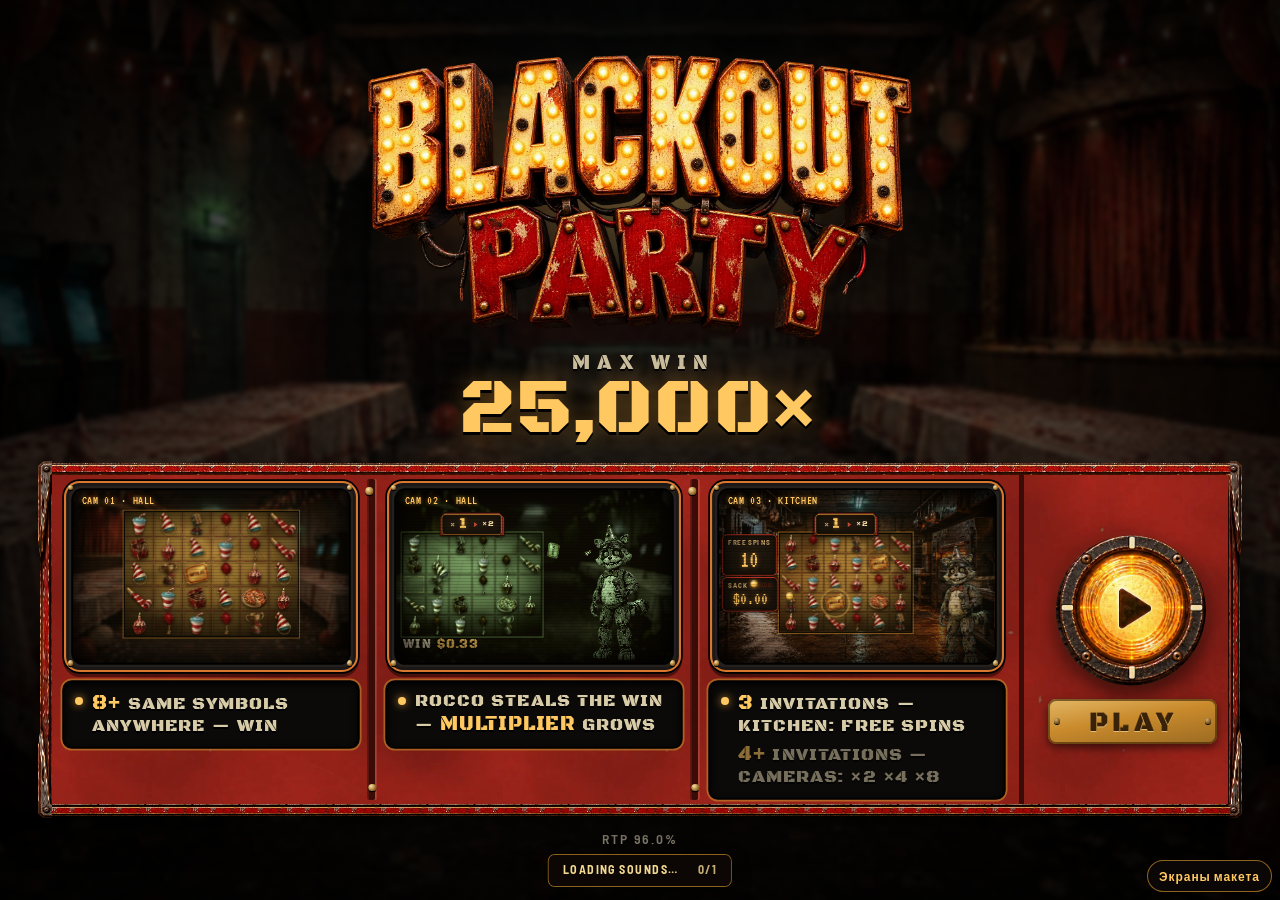
==== commit 54408e16: "Обновление: жест «поправляет бант» (3 варианта), новая радость на Big Win с мохнатыми руками Co-Auth" ====
--- a/index.html
+++ b/index.html
@@ -3,7 +3,7 @@
 <meta name="viewport" content="width=device-width, initial-scale=1, viewport-fit=cover">
 <style>html,body{margin:0;height:100%}</style>
 <meta charset="utf-8">
-<script>(function(){var V=window.__BPV={"assets/audio/manifest-music.json":"cbb50baf","assets/audio/manifest-sfx.json":"9c9d6d06","assets/audio/music/bigwin-lounge-a.aac.mp4":"ab4923f8","assets/audio/music/bigwin-musicbox-a.aac.mp4":"8724e5cf","assets/audio/music/bigwin-musicbox-b.aac.mp4":"a3553640","assets/audio/music/bigwin-nightfunk-b.aac.mp4":"0f3c5422","assets/audio/music/bigwin-organ-a.aac.mp4":"3e207b2a","assets/audio/music/bigwin-synth-a.aac.mp4":"826f6648","assets/audio/music/bonus-arcade-1.aac.mp4":"b1fc65c7","assets/audio/music/bonus-disco-1.aac.mp4":"db5dbf26","assets/audio/music/bonus-drum-1.aac.mp4":"ce7000ab","assets/audio/music/bonus-funk-1.aac.mp4":"12b13df3","assets/audio/music/bonus-march-1.aac.mp4":"42994cf1","assets/audio/music/bonus-organ-1.aac.mp4":"29911f9e","assets/audio/music/bonus-surf-1.aac.mp4":"e164a0b0","assets/audio/music/bonus-swing-1.aac.mp4":"6206bcf7","assets/audio/music/cameras-hum-1.aac.mp4":"858bed3e","assets/audio/music/cameras-hum-2.aac.mp4":"979744b2","assets/audio/music/cameras-noir-1.aac.mp4":"dfe17070","assets/audio/music/cameras-noir-2.aac.mp4":"ad45d76e","assets/audio/music/cameras-piano-1.aac.mp4":"925fc606","assets/audio/music/cameras-pulse-1.aac.mp4":"9aa58cea","assets/audio/music/cameras-pulse-2.aac.mp4":"177181b8","assets/audio/music/cameras-sonar-1.aac.mp4":"68230d45","assets/audio/music/camlayer-crt-1.aac.mp4":"2e6f2505","assets/audio/music/camlayer-drone-1.aac.mp4":"8218dff6","assets/audio/music/camlayer-pulse-1.aac.mp4":"5550a44c","assets/audio/music/camlayer-tape-1.aac.mp4":"19286a1f","assets/audio/music/hall-ambient-1.aac.mp4":"cf57c136","assets/audio/music/hall-ambient-2.aac.mp4":"b7efd39f","assets/audio/music/hall-arcade-1.aac.mp4":"5c0e40da","assets/audio/music/hall-arcade-2.aac.mp4":"12be8374","assets/audio/music/hall-bossa-1.aac.mp4":"c6b819d8","assets/audio/music/hall-brushes-1.aac.mp4":"35886b2f","assets/audio/music/hall-carnival-1.aac.mp4":"c8fdca03","assets/audio/music/hall-carnival-2.aac.mp4":"7fb84f0b","assets/audio/music/hall-carousel-1.aac.mp4":"6b781e39","assets/audio/music/hall-carousel-2.aac.mp4":"6dcdef8a","assets/audio/music/hall-drift-1.aac.mp4":"e5091033","assets/audio/music/hall-hum-2.aac.mp4":"f41ea06f","assets/audio/music/hall-kalimba-1.aac.mp4":"4dca230c","assets/audio/music/hall-lounge-1.aac.mp4":"5444c38c","assets/audio/music/hall-lounge-2.aac.mp4":"2e20c635","assets/audio/music/hall-lullaby-1.aac.mp4":"8f9efcb8","assets/audio/music/hall-musicbox-1.aac.mp4":"90260402","assets/audio/music/hall-musicbox-2.aac.mp4":"a940918f","assets/audio/music/hall-padbells-1.aac.mp4":"34d99841","assets/audio/music/hall-padbells-2.aac.mp4":"884dfc53","assets/audio/music/hall-tape-2.aac.mp4":"bad13b27","assets/audio/music/hall-trattoria-1.aac.mp4":"d4593b78","assets/audio/music/hall-trattoria-2.aac.mp4":"5ae5039b","assets/audio/music/hall-vhs-1.aac.mp4":"0fa29e6e","assets/audio/music/hall-wall-1.aac.mp4":"47267da6","assets/audio/music/kitchen-arcade-1.aac.mp4":"3198c434","assets/audio/music/kitchen-arcade-2.aac.mp4":"e867d89f","assets/audio/music/kitchen-funk-1.aac.mp4":"e82aa778","assets/audio/music/kitchen-groove-1.aac.mp4":"8d1c84a1","assets/audio/music/kitchen-groove-2.aac.mp4":"6b4e97f9","assets/audio/music/kitchen-pizzicato-1.aac.mp4":"e68b3e27","assets/audio/music/kitchen-trattoria-1.aac.mp4":"6a830877","assets/audio/music/kitchen-trattoria-2.aac.mp4":"1b10f70c","assets/audio/music/maxwin-lounge-a.aac.mp4":"9ed2a5e9","assets/audio/music/maxwin-musicbox-a.aac.mp4":"b90e38f9","assets/audio/music/maxwin-nightfunk-b.aac.mp4":"9495a7b1","assets/audio/music/maxwin-organ-a.aac.mp4":"fa32699c","assets/audio/music/maxwin-organ-b.aac.mp4":"9323064d","assets/audio/music/maxwin-synth-a.aac.mp4":"a907e3c4","assets/audio/music/welcome-hall-1.aac.mp4":"76453c78","assets/audio/music/welcome-lounge-1.aac.mp4":"c69037e4","assets/audio/notes-sfx.json":"d1dd5c7b","assets/audio/sfx/amb-cameras-A1.aac.mp4":"00713ea9","assets/audio/sfx/amb-cameras-A1.ogg":"7e56e010","assets/audio/sfx/amb-cameras-B1.aac.mp4":"af8da792","assets/audio/sfx/amb-cameras-B1.ogg":"e10983aa","assets/audio/sfx/amb-cameras-C1.aac.mp4":"6cd7f7a7","assets/audio/sfx/amb-cameras-C1.ogg":"c790aad6","assets/audio/sfx/amb-cameras-D1.aac.mp4":"467b7396","assets/audio/sfx/amb-cameras-D1.ogg":"76378422","assets/audio/sfx/amb-cameras-E1.aac.mp4":"5b2a4e7c","assets/audio/sfx/amb-cameras-E1.ogg":"56cb9f18","assets/audio/sfx/amb-cameras-F1.aac.mp4":"b990ed1a","assets/audio/sfx/amb-cameras-F1.ogg":"3198bbcd","assets/audio/sfx/amb-hall-A1.aac.mp4":"86fab82e","assets/audio/sfx/amb-hall-A1.ogg":"efb2e6c9","assets/audio/sfx/amb-hall-B1.aac.mp4":"a6391c84","assets/audio/sfx/amb-hall-B1.ogg":"f0012f4d","assets/audio/sfx/amb-hall-C1.aac.mp4":"34af2dba","assets/audio/sfx/amb-hall-C1.ogg":"521f5636","assets/audio/sfx/amb-hall-D1.aac.mp4":"5605223e","assets/audio/sfx/amb-hall-D1.ogg":"ea12cc6c","assets/audio/sfx/amb-hall-E1.aac.mp4":"29910032","assets/audio/sfx/amb-hall-E1.ogg":"733f0136","assets/audio/sfx/amb-hall-F1.aac.mp4":"7ec0cb87","assets/audio/sfx/amb-hall-F1.ogg":"0039c439","assets/audio/sfx/amb-kitchen-A1.aac.mp4":"82f55de2","assets/audio/sfx/amb-kitchen-A1.ogg":"ba92a5f7","assets/audio/sfx/amb-kitchen-B1.aac.mp4":"d5dba807","assets/audio/sfx/amb-kitchen-B1.ogg":"9345adf7","assets/audio/sfx/amb-kitchen-C1.aac.mp4":"13e901b1","assets/audio/sfx/amb-kitchen-C1.ogg":"e2a7186f","assets/audio/sfx/amb-kitchen-D1.aac.mp4":"16c4fd76","assets/audio/sfx/amb-kitchen-D1.ogg":"ddf231da","assets/audio/sfx/amb-kitchen-E1.aac.mp4":"bdb24398","assets/audio/sfx/amb-kitchen-E1.ogg":"1ee3c70f","assets/audio/sfx/amb-kitchen-F1.aac.mp4":"dca37089","assets/audio/sfx/amb-kitchen-F1.ogg":"5c96c560","assets/audio/sfx/scatter-anticipation-A1.aac.mp4":"681decfd","assets/audio/sfx/scatter-anticipation-B1.aac.mp4":"4f8b6856","assets/audio/sfx/scatter-anticipation-C1.aac.mp4":"52ba52ef","assets/audio/sfx/scatter-anticipation-D1.aac.mp4":"2fd9415f","assets/audio/sfx/scatter-anticipation-E1.aac.mp4":"719ba997","assets/audio/sfx/scatter-anticipation-F1.aac.mp4":"4c76a220","assets/audio/sfxpack-A.aac.mp4":"c30a3095","assets/audio/sfxpack-A.ogg":"70bdccef","assets/audio/sfxpack-B.aac.mp4":"277f2bea","assets/audio/sfxpack-B.ogg":"28dd8491","assets/audio/sfxpack-C.aac.mp4":"b6f71e2d","assets/audio/sfxpack-C.ogg":"cd24d8d1","assets/audio/sfxpack-D.aac.mp4":"e161b1bb","assets/audio/sfxpack-D.ogg":"e93216c1","assets/audio/sfxpack-E.aac.mp4":"d6e4aa8e","assets/audio/sfxpack-E.ogg":"643e5701","assets/audio/sfxpack-F.aac.mp4":"06702d4a","assets/audio/sfxpack-F.ogg":"dd1e85fb","assets/bg-hall-landscape.webp":"db13a588","assets/bg-hall-portrait.webp":"47523805","assets/bg-kitchen-landscape.webp":"348a9fb4","assets/bg-kitchen-portrait.webp":"6fb02370","assets/bg-security-landscape.webp":"45584496","assets/bg-security-portrait.webp":"d97431fb","assets/camfeeds/corr-walk1.hevc.mp4":"ca97a337","assets/camfeeds/corr-walk1.webm":"1e6da7bd","assets/camfeeds/corr-walk2.hevc.mp4":"1126d85b","assets/camfeeds/corr-walk2.webm":"ff5b8b48","assets/camfeeds/hall-walk1.hevc.mp4":"e18875bc","assets/camfeeds/hall-walk1.webm":"14967335","assets/camfeeds/hall-walk2.hevc.mp4":"2f0c44c0","assets/camfeeds/hall-walk2.webm":"7d69ab72","assets/camfeeds/hall.webp":"60a615fe","assets/camfeeds/kitchen-walk1.hevc.mp4":"6f8084a5","assets/camfeeds/kitchen-walk1.webm":"9bf27727","assets/camfeeds/kitchen-walk2.hevc.mp4":"8081d9d3","assets/camfeeds/kitchen-walk2.webm":"56d451db","assets/camfeeds/kitchen.webp":"81b93c89","assets/cards/poster-cameras.webp":"6268f434","assets/cards/poster-double.webp":"e0a78e97","assets/cards/poster-hungry.webp":"80a0912c","assets/cards/poster-kitchen.webp":"eb44cdf1","assets/feat-machine.webp":"0009aaa7","assets/feat-strip.webp":"c3bec0e4","assets/fx/lamp.png":"5303922a","assets/fx/mon.json":"322dd7f3","assets/fx/mon0.png":"adc7ffc7","assets/fx/mon1.png":"c749236e","assets/fx/mon2.png":"a94b763c","assets/fx/mon3.png":"d7efdff2","assets/hud-frames/a-rv1.webp":"97006536","assets/hud-frames/a-rv2.webp":"ad672f03","assets/hud-frames/a.webp":"7ef515bd","assets/hud-frames/b-bolt1.webp":"36a7d012","assets/hud-frames/b-bolt2.webp":"925a9b13","assets/hud-frames/b.webp":"801da543","assets/hud-frames/c-scr1.webp":"ecc23845","assets/hud-frames/c-scr2.webp":"2a55c6c1","assets/hud-frames/c.webp":"aa3cbdc1","assets/hud-frames/d-brk-b.webp":"d6784f4d","assets/hud-frames/d-brk-m.webp":"61f63e44","assets/hud-frames/d-brk-t.webp":"bc35250b","assets/hud-frames/d-dark.webp":"92c49093","assets/hud-frames/d-ochre.webp":"221e41b9","assets/hud-frames/e.webp":"564b8b1c","assets/hud-frames/f-w1.webp":"0a837a6a","assets/hud-frames/f-w2.webp":"6c9e6597","assets/hud-frames/f-w3.webp":"356f9f5e","assets/hud-frames/f.webp":"a2350c8a","assets/ill-mode-cameras.webp":"590360ca","assets/ill-mode-kitchen.webp":"45c8e5c6","assets/plates-all/cork.webp":"0b93af76","assets/plates-all/ref-buy.webp":"8156be56","assets/plates-all/ref-m1.webp":"db86de91","assets/plates-note/paper.webp":"0b9b4844","assets/plates-note/tape-a.webp":"d905b746","assets/plates-note/tape-b.webp":"e22e64cc","assets/plates-note/tape-c.webp":"1f851545","assets/plates-redmetal/cabinet-mid.webp":"67bb4956","assets/plates-redmetal/cabinet.webp":"36179d14","assets/plates-redmetal/castiron-mid.webp":"b440f640","assets/plates-redmetal/castiron.webp":"f073d401","assets/plates-redmetal/enamel-mid.webp":"ad125c1f","assets/plates-redmetal/enamel.webp":"912b1cb3","assets/plates-redmetal/firebox-mid.webp":"afd1e72e","assets/plates-redmetal/firebox.webp":"a98c877a","assets/plates-redmetal/jukebox-mid.webp":"61eff875","assets/plates-redmetal/jukebox.webp":"76bea074","assets/plates-redmetal/marquee-mid.webp":"28186312","assets/plates-redmetal/marquee.webp":"b6f68da2","assets/plates-redmetal/riveted-mid.webp":"054bb816","assets/plates-redmetal/riveted.webp":"9c849e4e","assets/plates-redmetal/toolbox-mid.webp":"af24a92b","assets/plates-redmetal/toolbox.webp":"17e3c087","assets/plates-redmetal2/crate-mid.webp":"661b8279","assets/plates-redmetal2/crate.webp":"7c682dae","assets/plates-redmetal2/elevator-mid.webp":"f10bf95e","assets/plates-redmetal2/elevator.webp":"9cc57759","assets/plates-redmetal2/gaspump-mid.webp":"4ec28e71","assets/plates-redmetal2/gaspump.webp":"53b3992e","assets/plates-redmetal2/pinball-mid.webp":"e76fa577","assets/plates-redmetal2/pinball.webp":"db08e3fe","assets/plates-redmetal2/safe-mid.webp":"45a3b5c0","assets/plates-redmetal2/safe.webp":"7d07b4bf","assets/plates-redmetal2/slotcab-mid.webp":"fc9247a3","assets/plates-redmetal2/slotcab.webp":"1f41f3f7","assets/plates-redmetal2/ticket-mid.webp":"4bdcfcff","assets/plates-redmetal2/ticket.webp":"60f2758e","assets/plates-redmetal2/warning-mid.webp":"a09a7c51","assets/plates-redmetal2/warning.webp":"aa30d372","assets/plates2/enamel-cream.webp":"c8feb0dc","assets/plates2/hardboard.webp":"ed93f575","assets/plates2/paper-a.webp":"2e24fe06","assets/plates2/paper-b.webp":"636aec41","assets/plates2/rust.webp":"8f5a5d93","assets/plates2/scratch.webp":"7673a87d","assets/plates2/tape.webp":"730cc687","assets/plates2/wax.webp":"57e634ea","assets/plates2/wood-green.webp":"2a798639","assets/plates3/banner.webp":"5f902a17","assets/plates3/carnival.webp":"42e21e4c","assets/plates3/chalk.webp":"016d19ea","assets/plates3/crt.webp":"f233b57d","assets/plates3/curtain.webp":"4cbb4e00","assets/plates3/jukebox.webp":"7ebb586c","assets/plates3/pizzabox.webp":"de1e8cea","assets/plates3/prize.webp":"cd47dafb","assets/plates3/toolbox.webp":"c2e160ad","assets/rocco-A1-v2.webp":"7af58111","assets/rocco-A2.webp":"56730453","assets/rocco/A-rub.hevc.mp4":"b2242518","assets/rocco/A-rub.webm":"bd09cc97","assets/rocco/BW-cheer-in.hevc.mp4":"d61f95e2","assets/rocco/BW-cheer-in.webm":"6371f3bf","assets/rocco/BW-cheer-out.hevc.mp4":"55868ce3","assets/rocco/BW-cheer-out.webm":"23e4e5ac","assets/rocco/BW-cheer.hevc.mp4":"8d114acf","assets/rocco/BW-cheer.webm":"02eccef9","assets/rocco/BW-idle.hevc.mp4":"f95ffb23","assets/rocco/BW-idle.webm":"9a8c1a95","assets/rocco/BW-max.hevc.mp4":"41177a2b","assets/rocco/BW-max.webm":"da701145","assets/rocco/C-stare.mp4":"f7e04c16","assets/rocco/C-vanish.mp4":"0d586d96","assets/rocco/C-walk.mp4":"08a5fbb3","assets/rocco/H-belly.hevc.mp4":"38c0c818","assets/rocco/H-belly.webm":"0f463869","assets/rocco/H-cheer3.hevc.mp4":"791f4ff4","assets/rocco/H-cheer3.webm":"cf958c79","assets/rocco/H-grab6.hevc.mp4":"777ee300","assets/rocco/H-grab6.webm":"dba8804f","assets/rocco/H-hat.hevc.mp4":"36c0a3cd","assets/rocco/H-hat.webm":"60a89f76","assets/rocco/H-idle.hevc.mp4":"f95ffb23","assets/rocco/H-idle.webm":"a4f8a8f0","assets/rocco/H-lean.hevc.mp4":"d48ae61f","assets/rocco/H-lean.webm":"fd157aa5","assets/rocco/H-lever.hevc.mp4":"d7dc5613","assets/rocco/H-lever.webm":"53cec004","assets/rocco/H-look.hevc.mp4":"2fdfbada","assets/rocco/H-look.webm":"7f90aeb7","assets/rocco/H-mic.hevc.mp4":"02b792d7","assets/rocco/H-mic.webm":"4b8f6a19","assets/rocco/H-punch5.hevc.mp4":"bc9d6f2f","assets/rocco/H-punch5.webm":"42bfc7e1","assets/rocco/H-rock.hevc.mp4":"6cfdc11a","assets/rocco/H-rock.webm":"f8e6039e","assets/rocco/H-swallow4.hevc.mp4":"63aa107f","assets/rocco/H-swallow4.mouth.json":"53f4732f","assets/rocco/H-swallow4.webm":"8002f9b9","assets/rocco/H-sway.hevc.mp4":"907b4fd6","assets/rocco/H-sway.webm":"54f5005d","assets/rocco/H-throw.hevc.mp4":"c4b1f23a","assets/rocco/H-throw.webm":"d524d054","assets/rocco/H-toss2.hevc.mp4":"e189b662","assets/rocco/H-toss2.webm":"3b808378","assets/rocco/H-wave.hevc.mp4":"c28e5075","assets/rocco/H-wave.webm":"8d9501ea","assets/rocco/I-glitch.hevc.mp4":"c22a9d4a","assets/rocco/I-glitch.webm":"d0c64fc0","assets/rocco/I-hat.hevc.mp4":"bd25955f","assets/rocco/I-hat.webm":"0a89fbbe","assets/rocco/I-look.hevc.mp4":"00ea854c","assets/rocco/I-look.webm":"5e84a8b2","assets/rocco/I-mic.hevc.mp4":"cc6d0bb6","assets/rocco/I-mic.webm":"6872885b","assets/rocco/I-sway.hevc.mp4":"b543eebf","assets/rocco/I-sway.webm":"cf673615","assets/rocco/I-wave.hevc.mp4":"80eed110","assets/rocco/I-wave.webm":"402c33f0","assets/rocco/K-cheer.hevc.mp4":"48ba24c6","assets/rocco/K-cheer.webm":"1f32f304","assets/rocco/K-dump.hevc.mp4":"b75739b3","assets/rocco/K-dump.webm":"321b0734","assets/rocco/KS-handoff.hevc.mp4":"72fbc2b0","assets/rocco/KS-handoff.webm":"4438b143","assets/rocco/KS-pawempty2.hevc.mp4":"e75d8638","assets/rocco/KS-pawempty2.webm":"00e93b8e","assets/rocco/KS-pawpour.hevc.mp4":"094d02a9","assets/rocco/KS-pawpour.webm":"dadb48fb","assets/rocco/KS-rub.hevc.mp4":"4eece393","assets/rocco/KS-rub.webm":"eb836109","assets/rocco/KS-sackroc.hevc.mp4":"4642ddac","assets/rocco/KS-sackroc.webm":"e5769cfd","assets/rocco/KS-sniff.hevc.mp4":"b193b039","assets/rocco/KS-sniff.webm":"8258a3aa","assets/rocco/L-column.hevc.mp4":"b7a69262","assets/rocco/L-column.webm":"fed61ba8","assets/rocco/L-idle.hevc.mp4":"5065ed64","assets/rocco/L-idle.webm":"7e4d37c8","assets/rocco/L-stare.hevc.mp4":"d063103c","assets/rocco/L-stare.webm":"a789e180","assets/rocco/P-giggle.hevc.mp4":"a4c8c6ed","assets/rocco/P-giggle.webm":"7fc416cf","assets/rocco/R-breaker.hevc.mp4":"4804f45a","assets/rocco/R-breaker.webm":"7b73298e","assets/rocco/R-grab.hevc.mp4":"b1a1c2f5","assets/rocco/R-grab.webm":"b7f66dca","assets/rocco/R-grab2.hevc.mp4":"a195c93a","assets/rocco/R-grab2.webm":"b5c5ed89","assets/rocco/R-punch.hevc.mp4":"77037c68","assets/rocco/R-punch.webm":"a40a2ca0","assets/rocco/R-slam.hevc.mp4":"9b1aa39f","assets/rocco/R-slam.webm":"ae9915f6","assets/rocco/R-throw.hevc.mp4":"371769d7","assets/rocco/R-throw.webm":"ceca0a70","assets/rocco/T-wake.hevc.mp4":"d8b90fde","assets/rocco/T-wake.webm":"c618a840","assets/rocco/W-clap.hevc.mp4":"72864b13","assets/rocco/W-clap.webm":"8edbd33b","assets/rocco/W-dance.hevc.mp4":"32e3a3da","assets/rocco/W-dance.webm":"94221d0e","assets/rocco/W-grab.hevc.mp4":"ceeae659","assets/rocco/W-grab.webm":"ba40c493","assets/rocco/W-grab2.hevc.mp4":"8bd9fdf7","assets/rocco/W-grab2.webm":"a15ab012","assets/rocco/W-huge.hevc.mp4":"a66c4758","assets/rocco/W-huge.webm":"7d15607a","assets/rocco/W-reach.hevc.mp4":"d5a393ee","assets/rocco/W-reach.webm":"4f1a6498","assets/rocco/cam-C0.webp":"7b3c5446","assets/rocco/cam-C1.webp":"bd0e6f81","assets/rocco/cam-C2.webp":"e8049a72","assets/rocco/cam-C3.webp":"110fdb2a","assets/rocco/paw.png":"8e83905b","assets/rocco/paw2-arm.webp":"7d0d42d9","assets/rocco/paw2-fingers.webp":"c3b68935","assets/rocco/paw2-palm.webp":"aa3c997d","assets/rocco/paw2.json":"23b1e837","assets/rocco/paw3-arm.webp":"24f285dc","assets/rocco/paw3-fingers.webp":"dc5061c5","assets/rocco/paw3-palm.webp":"3ac68c93","assets/rocco/paw3.json":"04abe3c8","assets/rocco/paw4-arm.webp":"16171b90","assets/rocco/paw4-fingers.webp":"3759e79a","assets/rocco/paw4-palm.webp":"acc259ed","assets/rocco/paw4.json":"a478a713","assets/rocco/paw5-arm.webp":"1721894d","assets/rocco/paw5-fingers.webp":"2d5e9a0f","assets/rocco/paw5-palm.webp":"51e1d5ed","assets/rocco/paw5.json":"83989cbe","assets/sym-camera-t1.webp":"06fe0000","assets/sym-camera-t2.webp":"a92d73ee","assets/sym-camera-t3.webp":"cf5ea65e","assets/sym-high-gift.webp":"48dc7003","assets/sym-high-mask.webp":"5fe88702","assets/sym-high-mic.webp":"3ea84967","assets/sym-high-pizza.webp":"9f351904","assets/sym-low-balloon.webp":"8311530e","assets/sym-low-cup.webp":"cf022fd6","assets/sym-low-cupcake.webp":"e9484ede","assets/sym-low-hat.webp":"72bad15f","assets/sym-low-horn.webp":"40e4fd24","assets/sym-rocco-monitor.webp":"befd73ae","assets/sym-scatter-invitation.webp":"2b66e00e","assets/sym-wild.webp":"1ec9fb11","assets/trans/curtain.webp":"4643574b","assets/trans/shutter.webp":"77e3a129","assets/ui/logo-base.webp":"94d97740","assets/ui/logo-y.webp":"0c179c32","assets/ui/logo.webp":"085b4520","assets/ui2/dlg-band.webp":"a8b6ed1e","assets/ui2/dlg-frame.webp":"ccd1fa04","assets/ui2/dlg-screw.svg":"3cc07b0a","assets/ui2/frame1.webp":"b08f78ed","assets/ui2/panel-frame.webp":"5e3ed38e","assets/ui2/pod1-auto.webp":"baedb196","assets/ui2/pod1-full.webp":"d0e1e5c7","assets/ui2/pod1-lr.webp":"4ac55cc1","assets/ui2/pod1-menu.webp":"58408c11","assets/ui2/pod1-minus.webp":"4ec0b28a","assets/ui2/pod1-play-blank.webp":"8e499859","assets/ui2/pod1-play.webp":"f775aaa9","assets/ui2/pod1-plus.webp":"3bcab40d","assets/ui2/pod1-sound.webp":"3d26e7d5","assets/ui2/pod1-tile-clean.webp":"be317735","assets/ui2/pod1-tile.webp":"3dc41858","assets/ui2/pod1-win-balance.webp":"1edbe685","assets/ui2/pod1-win-bet.webp":"99df8154","assets/uikit/hud-m1-chips.webp":"f243623a","assets/uikit/hud-m1-grain.webp":"a92e4f72","assets/uikit/hud-m1-rust.webp":"7da0f75f","assets/uikit/hud-m1-wear.webp":"397f1991","assets/uikit/rocco-hall-still.webp":"e84841bf","assets/uikit/steel-gun.webp":"a3bcd854","assets/uikit/steel-red.webp":"e884f8e5","assets/uikit/wood-oxblood.webp":"8f4f1610","audio.js":"f8f68730","bigwin-fx.js":"95710797","bigwin-rocco.js":"7099fd9d","bigwin-show.js":"d9ebde22","bonus-ui.css":"ade63fcd","bonus-ui.js":"ef2f8617","buy-board.css":"eadb641c","buy-board.js":"ed73d828","camfeeds.js":"8f7b9e99","cams-rec.js":"3eb228b3","collect.js":"d08071f9","dialogs-f-auto.js":"1b7fd583","dialogs-f.js":"a9a98ce5","feature-cards.html":"f1c49045","field-table.js":"cee9d6c6","fonts/AlfaSlabOne-Regular.ttf":"08fb3e65","fonts/AllertaStencil-Regular.ttf":"18ed422b","fonts/BarlowSemiCondensed-Bold.ttf":"d6e7dfaa","fonts/BarlowSemiCondensed-SemiBold.ttf":"7f77e067","fonts/BigShouldersStencilDisplay-VF.ttf":"5dd4e537","fonts/BlackOpsOne-Regular.ttf":"a51bebbc","fonts/BowlbyOneSC-Regular.ttf":"ff81f3fd","fonts/Bungee-Regular.ttf":"985db0d5","fonts/BungeeInline-Regular.ttf":"0444b261","fonts/Goldman-Bold.ttf":"2c39d25f","fonts/Graduate-Regular.ttf":"300dc6f4","fonts/LuckiestGuy-Regular.ttf":"0bcd76d9","fonts/RussoOne-Regular.ttf":"c05ca5b6","fonts/Rye-Regular.ttf":"2dcafff1","fonts/SairaStencilOne-Regular.ttf":"65204b60","fonts/SpecialElite-Regular.ttf":"3aae0bad","fonts/SquadaOne-Regular.ttf":"5ea659ea","fonts/Staatliches-Regular.ttf":"fe3783e0","fonts/StardosStencil-Bold.ttf":"8a572bee","fonts/Teko-VF.ttf":"4b78b2e2","fonts/TitanOne-Regular.ttf":"ae17e555","fonts/VT323-Regular.ttf":"5b82551f","hl.js":"7e31ea70","hud-variants-anim.txt":"80cafd22","hud-variants.html":"e123dc83","index.html":"6c80e99c","loadgate.js":"56874674","maxwin-text.html":"633057f8","maxwin-variants.html":"4f2bb80b","plates-all.html":"08c69ec5","plates-note.js":"4202ee30","plates-redmetal.html":"bf6d8882","plates-variants.html":"f96e6783","plates-variants2.html":"c7edd2fe","play-plaques.html":"4b0c25ed","punchfx-blackout.js":"7394af25","punchfx-glass.js":"0e8588cb","punchfx-ribbon.js":"ca1c287f","punchfx-scatter.js":"c5c45463","punchfx-shake.js":"703a52ef","punchhit.js":"800a26d9","rocco-alive.js":"dbc1185a","rocco-flow.js":"956863de","rocco-neutral.js":"bb1b1350","rocco-touch.js":"7e89f24e","sack.js":"b628bcfc","scene-trans.js":"aecc32cd","sound-board.html":"abe1725e","test-panel.js":"7c7dc530","transitions.html":"e80879e7","transitions2.html":"014fc759","transitions3.html":"465785ee","ui.js":"ff522b0e","welcome-cams.js":"f2726aa4","welcome-desk.html":"41889b47","welcome.js":"60ccb950","winamt.css":"1d513c7f","winamt.js":"935cd802","wincel.js":"109be23a","winfx.js":"b2c35abd","wrap.html":"b0858c09"},C={},B=document.baseURI.replace(/[?#].*$/,'').replace(/[^\/]*$/,'');
+<script>(function(){var V=window.__BPV={"assets/audio/manifest-music.json":"cbb50baf","assets/audio/manifest-sfx.json":"9c9d6d06","assets/audio/music/bigwin-lounge-a.aac.mp4":"ab4923f8","assets/audio/music/bigwin-musicbox-a.aac.mp4":"8724e5cf","assets/audio/music/bigwin-musicbox-b.aac.mp4":"a3553640","assets/audio/music/bigwin-nightfunk-b.aac.mp4":"0f3c5422","assets/audio/music/bigwin-organ-a.aac.mp4":"3e207b2a","assets/audio/music/bigwin-synth-a.aac.mp4":"826f6648","assets/audio/music/bonus-arcade-1.aac.mp4":"b1fc65c7","assets/audio/music/bonus-disco-1.aac.mp4":"db5dbf26","assets/audio/music/bonus-drum-1.aac.mp4":"ce7000ab","assets/audio/music/bonus-funk-1.aac.mp4":"12b13df3","assets/audio/music/bonus-march-1.aac.mp4":"42994cf1","assets/audio/music/bonus-organ-1.aac.mp4":"29911f9e","assets/audio/music/bonus-surf-1.aac.mp4":"e164a0b0","assets/audio/music/bonus-swing-1.aac.mp4":"6206bcf7","assets/audio/music/cameras-hum-1.aac.mp4":"858bed3e","assets/audio/music/cameras-hum-2.aac.mp4":"979744b2","assets/audio/music/cameras-noir-1.aac.mp4":"dfe17070","assets/audio/music/cameras-noir-2.aac.mp4":"ad45d76e","assets/audio/music/cameras-piano-1.aac.mp4":"925fc606","assets/audio/music/cameras-pulse-1.aac.mp4":"9aa58cea","assets/audio/music/cameras-pulse-2.aac.mp4":"177181b8","assets/audio/music/cameras-sonar-1.aac.mp4":"68230d45","assets/audio/music/camlayer-crt-1.aac.mp4":"2e6f2505","assets/audio/music/camlayer-drone-1.aac.mp4":"8218dff6","assets/audio/music/camlayer-pulse-1.aac.mp4":"5550a44c","assets/audio/music/camlayer-tape-1.aac.mp4":"19286a1f","assets/audio/music/hall-ambient-1.aac.mp4":"cf57c136","assets/audio/music/hall-ambient-2.aac.mp4":"b7efd39f","assets/audio/music/hall-arcade-1.aac.mp4":"5c0e40da","assets/audio/music/hall-arcade-2.aac.mp4":"12be8374","assets/audio/music/hall-bossa-1.aac.mp4":"c6b819d8","assets/audio/music/hall-brushes-1.aac.mp4":"35886b2f","assets/audio/music/hall-carnival-1.aac.mp4":"c8fdca03","assets/audio/music/hall-carnival-2.aac.mp4":"7fb84f0b","assets/audio/music/hall-carousel-1.aac.mp4":"6b781e39","assets/audio/music/hall-carousel-2.aac.mp4":"6dcdef8a","assets/audio/music/hall-drift-1.aac.mp4":"e5091033","assets/audio/music/hall-hum-2.aac.mp4":"f41ea06f","assets/audio/music/hall-kalimba-1.aac.mp4":"4dca230c","assets/audio/music/hall-lounge-1.aac.mp4":"5444c38c","assets/audio/music/hall-lounge-2.aac.mp4":"2e20c635","assets/audio/music/hall-lullaby-1.aac.mp4":"8f9efcb8","assets/audio/music/hall-musicbox-1.aac.mp4":"90260402","assets/audio/music/hall-musicbox-2.aac.mp4":"a940918f","assets/audio/music/hall-padbells-1.aac.mp4":"34d99841","assets/audio/music/hall-padbells-2.aac.mp4":"884dfc53","assets/audio/music/hall-tape-2.aac.mp4":"bad13b27","assets/audio/music/hall-trattoria-1.aac.mp4":"d4593b78","assets/audio/music/hall-trattoria-2.aac.mp4":"5ae5039b","assets/audio/music/hall-vhs-1.aac.mp4":"0fa29e6e","assets/audio/music/hall-wall-1.aac.mp4":"47267da6","assets/audio/music/kitchen-arcade-1.aac.mp4":"3198c434","assets/audio/music/kitchen-arcade-2.aac.mp4":"e867d89f","assets/audio/music/kitchen-funk-1.aac.mp4":"e82aa778","assets/audio/music/kitchen-groove-1.aac.mp4":"8d1c84a1","assets/audio/music/kitchen-groove-2.aac.mp4":"6b4e97f9","assets/audio/music/kitchen-pizzicato-1.aac.mp4":"e68b3e27","assets/audio/music/kitchen-trattoria-1.aac.mp4":"6a830877","assets/audio/music/kitchen-trattoria-2.aac.mp4":"1b10f70c","assets/audio/music/maxwin-lounge-a.aac.mp4":"9ed2a5e9","assets/audio/music/maxwin-musicbox-a.aac.mp4":"b90e38f9","assets/audio/music/maxwin-nightfunk-b.aac.mp4":"9495a7b1","assets/audio/music/maxwin-organ-a.aac.mp4":"fa32699c","assets/audio/music/maxwin-organ-b.aac.mp4":"9323064d","assets/audio/music/maxwin-synth-a.aac.mp4":"a907e3c4","assets/audio/music/welcome-hall-1.aac.mp4":"76453c78","assets/audio/music/welcome-lounge-1.aac.mp4":"c69037e4","assets/audio/notes-sfx.json":"d1dd5c7b","assets/audio/sfx/amb-cameras-A1.aac.mp4":"00713ea9","assets/audio/sfx/amb-cameras-A1.ogg":"4915a9eb","assets/audio/sfx/amb-cameras-B1.aac.mp4":"af8da792","assets/audio/sfx/amb-cameras-B1.ogg":"ef9ecd3b","assets/audio/sfx/amb-cameras-C1.aac.mp4":"6cd7f7a7","assets/audio/sfx/amb-cameras-C1.ogg":"657b4b14","assets/audio/sfx/amb-cameras-D1.aac.mp4":"467b7396","assets/audio/sfx/amb-cameras-D1.ogg":"c96a3f2c","assets/audio/sfx/amb-cameras-E1.aac.mp4":"5b2a4e7c","assets/audio/sfx/amb-cameras-E1.ogg":"c94bc582","assets/audio/sfx/amb-cameras-F1.aac.mp4":"b990ed1a","assets/audio/sfx/amb-cameras-F1.ogg":"087c5eff","assets/audio/sfx/amb-hall-A1.aac.mp4":"86fab82e","assets/audio/sfx/amb-hall-A1.ogg":"786d523a","assets/audio/sfx/amb-hall-B1.aac.mp4":"a6391c84","assets/audio/sfx/amb-hall-B1.ogg":"9678ce0e","assets/audio/sfx/amb-hall-C1.aac.mp4":"34af2dba","assets/audio/sfx/amb-hall-C1.ogg":"0cd50e15","assets/audio/sfx/amb-hall-D1.aac.mp4":"5605223e","assets/audio/sfx/amb-hall-D1.ogg":"62621edd","assets/audio/sfx/amb-hall-E1.aac.mp4":"29910032","assets/audio/sfx/amb-hall-E1.ogg":"2f4e5c7b","assets/audio/sfx/amb-hall-F1.aac.mp4":"7ec0cb87","assets/audio/sfx/amb-hall-F1.ogg":"e3b1eff8","assets/audio/sfx/amb-kitchen-A1.aac.mp4":"82f55de2","assets/audio/sfx/amb-kitchen-A1.ogg":"fa3a1b84","assets/audio/sfx/amb-kitchen-B1.aac.mp4":"d5dba807","assets/audio/sfx/amb-kitchen-B1.ogg":"010bbdbc","assets/audio/sfx/amb-kitchen-C1.aac.mp4":"13e901b1","assets/audio/sfx/amb-kitchen-C1.ogg":"49785b2a","assets/audio/sfx/amb-kitchen-D1.aac.mp4":"16c4fd76","assets/audio/sfx/amb-kitchen-D1.ogg":"e6fadeca","assets/audio/sfx/amb-kitchen-E1.aac.mp4":"bdb24398","assets/audio/sfx/amb-kitchen-E1.ogg":"9346dfdf","assets/audio/sfx/amb-kitchen-F1.aac.mp4":"dca37089","assets/audio/sfx/amb-kitchen-F1.ogg":"363188f6","assets/audio/sfx/scatter-anticipation-A1.aac.mp4":"681decfd","assets/audio/sfx/scatter-anticipation-B1.aac.mp4":"4f8b6856","assets/audio/sfx/scatter-anticipation-C1.aac.mp4":"52ba52ef","assets/audio/sfx/scatter-anticipation-D1.aac.mp4":"2fd9415f","assets/audio/sfx/scatter-anticipation-E1.aac.mp4":"719ba997","assets/audio/sfx/scatter-anticipation-F1.aac.mp4":"4c76a220","assets/audio/sfxpack-A.aac.mp4":"c30a3095","assets/audio/sfxpack-A.ogg":"6aa5c2d0","assets/audio/sfxpack-B.aac.mp4":"277f2bea","assets/audio/sfxpack-B.ogg":"ad09d7bb","assets/audio/sfxpack-C.aac.mp4":"b6f71e2d","assets/audio/sfxpack-C.ogg":"950e225f","assets/audio/sfxpack-D.aac.mp4":"e161b1bb","assets/audio/sfxpack-D.ogg":"b178d740","assets/audio/sfxpack-E.aac.mp4":"d6e4aa8e","assets/audio/sfxpack-E.ogg":"03bf75a7","assets/audio/sfxpack-F.aac.mp4":"06702d4a","assets/audio/sfxpack-F.ogg":"e7b0e619","assets/bg-hall-landscape.webp":"db13a588","assets/bg-hall-portrait.webp":"47523805","assets/bg-kitchen-landscape.webp":"348a9fb4","assets/bg-kitchen-portrait.webp":"6fb02370","assets/bg-security-landscape.webp":"45584496","assets/bg-security-portrait.webp":"d97431fb","assets/camfeeds/corr-walk1.hevc.mp4":"ca97a337","assets/camfeeds/corr-walk1.webm":"1e6da7bd","assets/camfeeds/corr-walk2.hevc.mp4":"1126d85b","assets/camfeeds/corr-walk2.webm":"ff5b8b48","assets/camfeeds/hall-walk1.hevc.mp4":"e18875bc","assets/camfeeds/hall-walk1.webm":"14967335","assets/camfeeds/hall-walk2.hevc.mp4":"2f0c44c0","assets/camfeeds/hall-walk2.webm":"7d69ab72","assets/camfeeds/hall.webp":"60a615fe","assets/camfeeds/kitchen-walk1.hevc.mp4":"6f8084a5","assets/camfeeds/kitchen-walk1.webm":"9bf27727","assets/camfeeds/kitchen-walk2.hevc.mp4":"8081d9d3","assets/camfeeds/kitchen-walk2.webm":"56d451db","assets/camfeeds/kitchen.webp":"81b93c89","assets/cards/poster-cameras.webp":"6268f434","assets/cards/poster-double.webp":"e0a78e97","assets/cards/poster-hungry.webp":"80a0912c","assets/cards/poster-kitchen.webp":"eb44cdf1","assets/feat-machine.webp":"0009aaa7","assets/feat-strip.webp":"c3bec0e4","assets/fx/lamp.png":"5303922a","assets/fx/mon.json":"322dd7f3","assets/fx/mon0.png":"adc7ffc7","assets/fx/mon1.png":"c749236e","assets/fx/mon2.png":"a94b763c","assets/fx/mon3.png":"d7efdff2","assets/hud-frames/a-rv1.webp":"97006536","assets/hud-frames/a-rv2.webp":"ad672f03","assets/hud-frames/a.webp":"7ef515bd","assets/hud-frames/b-bolt1.webp":"36a7d012","assets/hud-frames/b-bolt2.webp":"925a9b13","assets/hud-frames/b.webp":"801da543","assets/hud-frames/c-scr1.webp":"ecc23845","assets/hud-frames/c-scr2.webp":"2a55c6c1","assets/hud-frames/c.webp":"aa3cbdc1","assets/hud-frames/d-brk-b.webp":"d6784f4d","assets/hud-frames/d-brk-m.webp":"61f63e44","assets/hud-frames/d-brk-t.webp":"bc35250b","assets/hud-frames/d-dark.webp":"92c49093","assets/hud-frames/d-ochre.webp":"221e41b9","assets/hud-frames/e.webp":"564b8b1c","assets/hud-frames/f-w1.webp":"0a837a6a","assets/hud-frames/f-w2.webp":"6c9e6597","assets/hud-frames/f-w3.webp":"356f9f5e","assets/hud-frames/f.webp":"a2350c8a","assets/ill-mode-cameras.webp":"590360ca","assets/ill-mode-kitchen.webp":"45c8e5c6","assets/plates-all/cork.webp":"0b93af76","assets/plates-all/ref-buy.webp":"8156be56","assets/plates-all/ref-m1.webp":"db86de91","assets/plates-note/paper.webp":"0b9b4844","assets/plates-note/tape-a.webp":"d905b746","assets/plates-note/tape-b.webp":"e22e64cc","assets/plates-note/tape-c.webp":"1f851545","assets/plates-redmetal/cabinet-mid.webp":"67bb4956","assets/plates-redmetal/cabinet.webp":"36179d14","assets/plates-redmetal/castiron-mid.webp":"b440f640","assets/plates-redmetal/castiron.webp":"f073d401","assets/plates-redmetal/enamel-mid.webp":"ad125c1f","assets/plates-redmetal/enamel.webp":"912b1cb3","assets/plates-redmetal/firebox-mid.webp":"afd1e72e","assets/plates-redmetal/firebox.webp":"a98c877a","assets/plates-redmetal/jukebox-mid.webp":"61eff875","assets/plates-redmetal/jukebox.webp":"76bea074","assets/plates-redmetal/marquee-mid.webp":"28186312","assets/plates-redmetal/marquee.webp":"b6f68da2","assets/plates-redmetal/riveted-mid.webp":"054bb816","assets/plates-redmetal/riveted.webp":"9c849e4e","assets/plates-redmetal/toolbox-mid.webp":"af24a92b","assets/plates-redmetal/toolbox.webp":"17e3c087","assets/plates-redmetal2/crate-mid.webp":"661b8279","assets/plates-redmetal2/crate.webp":"7c682dae","assets/plates-redmetal2/elevator-mid.webp":"f10bf95e","assets/plates-redmetal2/elevator.webp":"9cc57759","assets/plates-redmetal2/gaspump-mid.webp":"4ec28e71","assets/plates-redmetal2/gaspump.webp":"53b3992e","assets/plates-redmetal2/pinball-mid.webp":"e76fa577","assets/plates-redmetal2/pinball.webp":"db08e3fe","assets/plates-redmetal2/safe-mid.webp":"45a3b5c0","assets/plates-redmetal2/safe.webp":"7d07b4bf","assets/plates-redmetal2/slotcab-mid.webp":"fc9247a3","assets/plates-redmetal2/slotcab.webp":"1f41f3f7","assets/plates-redmetal2/ticket-mid.webp":"4bdcfcff","assets/plates-redmetal2/ticket.webp":"60f2758e","assets/plates-redmetal2/warning-mid.webp":"a09a7c51","assets/plates-redmetal2/warning.webp":"aa30d372","assets/plates2/enamel-cream.webp":"c8feb0dc","assets/plates2/hardboard.webp":"ed93f575","assets/plates2/paper-a.webp":"2e24fe06","assets/plates2/paper-b.webp":"636aec41","assets/plates2/rust.webp":"8f5a5d93","assets/plates2/scratch.webp":"7673a87d","assets/plates2/tape.webp":"730cc687","assets/plates2/wax.webp":"57e634ea","assets/plates2/wood-green.webp":"2a798639","assets/plates3/banner.webp":"5f902a17","assets/plates3/carnival.webp":"42e21e4c","assets/plates3/chalk.webp":"016d19ea","assets/plates3/crt.webp":"f233b57d","assets/plates3/curtain.webp":"4cbb4e00","assets/plates3/jukebox.webp":"7ebb586c","assets/plates3/pizzabox.webp":"de1e8cea","assets/plates3/prize.webp":"cd47dafb","assets/plates3/toolbox.webp":"c2e160ad","assets/rocco-A1-v2.webp":"7af58111","assets/rocco-A2.webp":"56730453","assets/rocco/A-rub.hevc.mp4":"b2242518","assets/rocco/A-rub.webm":"bd09cc97","assets/rocco/BW-cheer-dance.hevc.mp4":"52b626f6","assets/rocco/BW-cheer-dance.webm":"1d96dd76","assets/rocco/BW-cheer-in.hevc.mp4":"d61f95e2","assets/rocco/BW-cheer-in.webm":"6371f3bf","assets/rocco/BW-cheer-jump.hevc.mp4":"622e456b","assets/rocco/BW-cheer-jump.webm":"c306af72","assets/rocco/BW-cheer-out.hevc.mp4":"55868ce3","assets/rocco/BW-cheer-out.webm":"23e4e5ac","assets/rocco/BW-cheer-yes.hevc.mp4":"8987427d","assets/rocco/BW-cheer-yes.webm":"4921883f","assets/rocco/BW-cheer.hevc.mp4":"8d114acf","assets/rocco/BW-cheer.webm":"02eccef9","assets/rocco/BW-idle.hevc.mp4":"f95ffb23","assets/rocco/BW-idle.webm":"9a8c1a95","assets/rocco/BW-max.hevc.mp4":"41177a2b","assets/rocco/BW-max.webm":"da701145","assets/rocco/C-stare.mp4":"f7e04c16","assets/rocco/C-vanish.mp4":"0d586d96","assets/rocco/C-walk.mp4":"08a5fbb3","assets/rocco/H-belly.hevc.mp4":"38c0c818","assets/rocco/H-belly.webm":"0f463869","assets/rocco/H-bowdust.hevc.mp4":"4b16ef91","assets/rocco/H-bowdust.webm":"02513db9","assets/rocco/H-bowslide.hevc.mp4":"3a592deb","assets/rocco/H-bowslide.webm":"de036078","assets/rocco/H-bowtips.hevc.mp4":"394a8471","assets/rocco/H-bowtips.webm":"d8937970","assets/rocco/H-cheer3.hevc.mp4":"791f4ff4","assets/rocco/H-cheer3.webm":"cf958c79","assets/rocco/H-grab6.hevc.mp4":"777ee300","assets/rocco/H-grab6.webm":"dba8804f","assets/rocco/H-hat.hevc.mp4":"36c0a3cd","assets/rocco/H-hat.webm":"60a89f76","assets/rocco/H-idle.hevc.mp4":"f95ffb23","assets/rocco/H-idle.webm":"a4f8a8f0","assets/rocco/H-lean.hevc.mp4":"d48ae61f","assets/rocco/H-lean.webm":"fd157aa5","assets/rocco/H-lever.hevc.mp4":"d7dc5613","assets/rocco/H-lever.webm":"53cec004","assets/rocco/H-look.hevc.mp4":"2fdfbada","assets/rocco/H-look.webm":"7f90aeb7","assets/rocco/H-mic.hevc.mp4":"02b792d7","assets/rocco/H-mic.webm":"4b8f6a19","assets/rocco/H-punch5.hevc.mp4":"bc9d6f2f","assets/rocco/H-punch5.webm":"42bfc7e1","assets/rocco/H-rock.hevc.mp4":"6cfdc11a","assets/rocco/H-rock.webm":"f8e6039e","assets/rocco/H-swallow4.hevc.mp4":"63aa107f","assets/rocco/H-swallow4.mouth.json":"53f4732f","assets/rocco/H-swallow4.webm":"8002f9b9","assets/rocco/H-sway.hevc.mp4":"907b4fd6","assets/rocco/H-sway.webm":"54f5005d","assets/rocco/H-throw.hevc.mp4":"c4b1f23a","assets/rocco/H-throw.webm":"d524d054","assets/rocco/H-toss2.hevc.mp4":"e189b662","assets/rocco/H-toss2.webm":"3b808378","assets/rocco/H-wave.hevc.mp4":"c28e5075","assets/rocco/H-wave.webm":"8d9501ea","assets/rocco/I-glitch.hevc.mp4":"c22a9d4a","assets/rocco/I-glitch.webm":"d0c64fc0","assets/rocco/I-hat.hevc.mp4":"bd25955f","assets/rocco/I-hat.webm":"0a89fbbe","assets/rocco/I-look.hevc.mp4":"00ea854c","assets/rocco/I-look.webm":"5e84a8b2","assets/rocco/I-mic.hevc.mp4":"cc6d0bb6","assets/rocco/I-mic.webm":"6872885b","assets/rocco/I-sway.hevc.mp4":"b543eebf","assets/rocco/I-sway.webm":"cf673615","assets/rocco/I-wave.hevc.mp4":"80eed110","assets/rocco/I-wave.webm":"402c33f0","assets/rocco/K-cheer.hevc.mp4":"48ba24c6","assets/rocco/K-cheer.webm":"1f32f304","assets/rocco/K-dump.hevc.mp4":"b75739b3","assets/rocco/K-dump.webm":"321b0734","assets/rocco/KS-handoff.hevc.mp4":"72fbc2b0","assets/rocco/KS-handoff.webm":"4438b143","assets/rocco/KS-pawempty2.hevc.mp4":"e75d8638","assets/rocco/KS-pawempty2.webm":"00e93b8e","assets/rocco/KS-pawpour.hevc.mp4":"094d02a9","assets/rocco/KS-pawpour.webm":"dadb48fb","assets/rocco/KS-rub.hevc.mp4":"4eece393","assets/rocco/KS-rub.webm":"eb836109","assets/rocco/KS-sackroc.hevc.mp4":"4642ddac","assets/rocco/KS-sackroc.webm":"e5769cfd","assets/rocco/KS-sniff.hevc.mp4":"b193b039","assets/rocco/KS-sniff.webm":"8258a3aa","assets/rocco/L-column.hevc.mp4":"b7a69262","assets/rocco/L-column.webm":"fed61ba8","assets/rocco/L-idle.hevc.mp4":"5065ed64","assets/rocco/L-idle.webm":"7e4d37c8","assets/rocco/L-stare.hevc.mp4":"d063103c","assets/rocco/L-stare.webm":"a789e180","assets/rocco/P-giggle.hevc.mp4":"a4c8c6ed","assets/rocco/P-giggle.webm":"7fc416cf","assets/rocco/R-breaker.hevc.mp4":"4804f45a","assets/rocco/R-breaker.webm":"7b73298e","assets/rocco/R-grab.hevc.mp4":"b1a1c2f5","assets/rocco/R-grab.webm":"b7f66dca","assets/rocco/R-grab2.hevc.mp4":"a195c93a","assets/rocco/R-grab2.webm":"b5c5ed89","assets/rocco/R-punch.hevc.mp4":"77037c68","assets/rocco/R-punch.webm":"a40a2ca0","assets/rocco/R-slam.hevc.mp4":"9b1aa39f","assets/rocco/R-slam.webm":"ae9915f6","assets/rocco/R-throw.hevc.mp4":"371769d7","assets/rocco/R-throw.webm":"ceca0a70","assets/rocco/T-wake.hevc.mp4":"d8b90fde","assets/rocco/T-wake.webm":"c618a840","assets/rocco/W-clap.hevc.mp4":"72864b13","assets/rocco/W-clap.webm":"8edbd33b","assets/rocco/W-dance.hevc.mp4":"32e3a3da","assets/rocco/W-dance.webm":"94221d0e","assets/rocco/W-grab.hevc.mp4":"ceeae659","assets/rocco/W-grab.webm":"ba40c493","assets/rocco/W-grab2.hevc.mp4":"8bd9fdf7","assets/rocco/W-grab2.webm":"a15ab012","assets/rocco/W-huge.hevc.mp4":"a66c4758","assets/rocco/W-huge.webm":"7d15607a","assets/rocco/W-reach.hevc.mp4":"d5a393ee","assets/rocco/W-reach.webm":"4f1a6498","assets/rocco/cam-C0.webp":"7b3c5446","assets/rocco/cam-C1.webp":"bd0e6f81","assets/rocco/cam-C2.webp":"e8049a72","assets/rocco/cam-C3.webp":"110fdb2a","assets/rocco/paw.png":"8e83905b","assets/rocco/paw2-arm.webp":"7d0d42d9","assets/rocco/paw2-fingers.webp":"c3b68935","assets/rocco/paw2-palm.webp":"aa3c997d","assets/rocco/paw2.json":"23b1e837","assets/rocco/paw3-arm.webp":"24f285dc","assets/rocco/paw3-fingers.webp":"dc5061c5","assets/rocco/paw3-palm.webp":"3ac68c93","assets/rocco/paw3.json":"04abe3c8","assets/rocco/paw4-arm.webp":"16171b90","assets/rocco/paw4-fingers.webp":"3759e79a","assets/rocco/paw4-palm.webp":"acc259ed","assets/rocco/paw4.json":"a478a713","assets/rocco/paw5-arm.webp":"1721894d","assets/rocco/paw5-fingers.webp":"2d5e9a0f","assets/rocco/paw5-palm.webp":"51e1d5ed","assets/rocco/paw5.json":"83989cbe","assets/sym-camera-t1.webp":"06fe0000","assets/sym-camera-t2.webp":"a92d73ee","assets/sym-camera-t3.webp":"cf5ea65e","assets/sym-high-gift.webp":"48dc7003","assets/sym-high-mask.webp":"5fe88702","assets/sym-high-mic.webp":"3ea84967","assets/sym-high-pizza.webp":"9f351904","assets/sym-low-balloon.webp":"8311530e","assets/sym-low-cup.webp":"cf022fd6","assets/sym-low-cupcake.webp":"e9484ede","assets/sym-low-hat.webp":"72bad15f","assets/sym-low-horn.webp":"40e4fd24","assets/sym-rocco-monitor.webp":"befd73ae","assets/sym-scatter-invitation.webp":"2b66e00e","assets/sym-wild.webp":"1ec9fb11","assets/trans/curtain.webp":"4643574b","assets/trans/shutter.webp":"77e3a129","assets/ui/logo-base.webp":"94d97740","assets/ui/logo-y.webp":"0c179c32","assets/ui/logo.webp":"085b4520","assets/ui2/dlg-band.webp":"a8b6ed1e","assets/ui2/dlg-frame.webp":"ccd1fa04","assets/ui2/dlg-screw.svg":"3cc07b0a","assets/ui2/frame1.webp":"b08f78ed","assets/ui2/panel-frame.webp":"5e3ed38e","assets/ui2/pod1-auto.webp":"baedb196","assets/ui2/pod1-full.webp":"d0e1e5c7","assets/ui2/pod1-lr.webp":"4ac55cc1","assets/ui2/pod1-menu.webp":"58408c11","assets/ui2/pod1-minus.webp":"4ec0b28a","assets/ui2/pod1-play-blank.webp":"8e499859","assets/ui2/pod1-play.webp":"f775aaa9","assets/ui2/pod1-plus.webp":"3bcab40d","assets/ui2/pod1-sound.webp":"3d26e7d5","assets/ui2/pod1-tile-clean.webp":"be317735","assets/ui2/pod1-tile.webp":"3dc41858","assets/ui2/pod1-win-balance.webp":"1edbe685","assets/ui2/pod1-win-bet.webp":"99df8154","assets/uikit/hud-m1-chips.webp":"f243623a","assets/uikit/hud-m1-grain.webp":"a92e4f72","assets/uikit/hud-m1-rust.webp":"7da0f75f","assets/uikit/hud-m1-wear.webp":"397f1991","assets/uikit/rocco-hall-still.webp":"e84841bf","assets/uikit/steel-gun.webp":"a3bcd854","assets/uikit/steel-red.webp":"e884f8e5","assets/uikit/wood-oxblood.webp":"8f4f1610","audio.js":"f8f68730","bigwin-fx.js":"95710797","bigwin-rocco.js":"457dd24b","bigwin-show.js":"d9ebde22","bonus-ui.css":"ade63fcd","bonus-ui.js":"ef2f8617","buy-board.css":"eadb641c","buy-board.js":"ed73d828","camfeeds.js":"8f7b9e99","cams-rec.js":"3eb228b3","collect.js":"d08071f9","dialogs-f-auto.js":"1b7fd583","dialogs-f.js":"a9a98ce5","feature-cards.html":"f1c49045","field-table.js":"cee9d6c6","fonts/AlfaSlabOne-Regular.ttf":"08fb3e65","fonts/AllertaStencil-Regular.ttf":"18ed422b","fonts/BarlowSemiCondensed-Bold.ttf":"d6e7dfaa","fonts/BarlowSemiCondensed-SemiBold.ttf":"7f77e067","fonts/BigShouldersStencilDisplay-VF.ttf":"5dd4e537","fonts/BlackOpsOne-Regular.ttf":"a51bebbc","fonts/BowlbyOneSC-Regular.ttf":"ff81f3fd","fonts/Bungee-Regular.ttf":"985db0d5","fonts/BungeeInline-Regular.ttf":"0444b261","fonts/Goldman-Bold.ttf":"2c39d25f","fonts/Graduate-Regular.ttf":"300dc6f4","fonts/LuckiestGuy-Regular.ttf":"0bcd76d9","fonts/RussoOne-Regular.ttf":"c05ca5b6","fonts/Rye-Regular.ttf":"2dcafff1","fonts/SairaStencilOne-Regular.ttf":"65204b60","fonts/SpecialElite-Regular.ttf":"3aae0bad","fonts/SquadaOne-Regular.ttf":"5ea659ea","fonts/Staatliches-Regular.ttf":"fe3783e0","fonts/StardosStencil-Bold.ttf":"8a572bee","fonts/Teko-VF.ttf":"4b78b2e2","fonts/TitanOne-Regular.ttf":"ae17e555","fonts/VT323-Regular.ttf":"5b82551f","hl.js":"7e31ea70","hud-variants-anim.txt":"80cafd22","hud-variants.html":"e123dc83","index.html":"6c80e99c","loadgate.js":"56874674","maxwin-text.html":"633057f8","maxwin-variants.html":"4f2bb80b","plates-all.html":"08c69ec5","plates-note.js":"4202ee30","plates-redmetal.html":"bf6d8882","plates-variants.html":"f96e6783","plates-variants2.html":"c7edd2fe","play-plaques.html":"4b0c25ed","punchfx-blackout.js":"7394af25","punchfx-glass.js":"0e8588cb","punchfx-ribbon.js":"ca1c287f","punchfx-scatter.js":"c5c45463","punchfx-shake.js":"703a52ef","punchhit.js":"800a26d9","rocco-alive.js":"e6f1cde2","rocco-flow.js":"63183843","rocco-neutral.js":"f9539bff","rocco-touch.js":"7e89f24e","sack.js":"b628bcfc","scene-trans.js":"aecc32cd","sound-board.html":"abe1725e","test-panel.js":"822c2895","transitions.html":"e80879e7","transitions2.html":"014fc759","transitions3.html":"465785ee","ui.js":"e314e96d","welcome-cams.js":"f2726aa4","welcome-desk.html":"41889b47","welcome.js":"60ccb950","winamt.css":"1d513c7f","winamt.js":"935cd802","wincel.js":"109be23a","winfx.js":"b2c35abd","wrap.html":"3fc4d901"},C={},B=document.baseURI.replace(/[?#].*$/,'').replace(/[^\/]*$/,'');
 function fu(u){if(typeof u!=='string'||!u||/^(#|blob:|data:|javascript:|about:)/i.test(u))return u;var c=C[u];if(c!==undefined)return c;var r=u;try{var h=u.indexOf('#'),a=h<0?u:u.slice(0,h),x=new URL(a,document.baseURI).href;
 if(x.indexOf(B)===0&&!/[?&]bpv=/.test(a)){var k=x.slice(B.length).replace(/[?#].*$/,'');try{k=decodeURIComponent(k)}catch(e){}if(V[k])r=a+(a.indexOf('?')<0?'?':'&')+'bpv='+V[k]+(h<0?'':u.slice(h))}}catch(e){}return C[u]=r}
 var RX=/(^|[^\w.%+-])((?:assets|fonts)\/[\w.\/%+-]+)(?![\w.\/%+-]|\?bpv)/g;
@@ -20,7 +20,7 @@
 <script src="plates-note.js?bpv=4202ee30" charset="utf-8"></script> <!-- вид плашек «Записка на плите»: ставит <html data-plates>, раньше всех стилей -->
 <script src="loadgate.js?bpv=56874674" charset="utf-8"></script> <!-- порядок загрузки, ворота первого спина, плашка «меньше движения» (fb/perf) -->
 <script src="scene-trans.js?bpv=aecc32cd" charset="utf-8"></script>
-<script src="test-panel.js?bpv=7c7dc530" charset="utf-8"></script>
+<script src="test-panel.js?bpv=822c2895" charset="utf-8"></script>
 <script src="audio.js?bpv=f8f68730" charset="utf-8"></script>
 <script src="camfeeds.js?bpv=8f7b9e99" charset="utf-8"></script> <!-- до основного скрипта: первая render() уже ставит записи камер на мониторы -->
 <!--
@@ -3884,17 +3884,17 @@
 </style>
 <script src="field-table.js?bpv=cee9d6c6" charset="utf-8"></script>
 <script src="bigwin-fx.js?bpv=95710797" charset="utf-8"></script>
-<script src="bigwin-rocco.js?bpv=7099fd9d" charset="utf-8"></script>
+<script src="bigwin-rocco.js?bpv=457dd24b" charset="utf-8"></script>
 <script src="bigwin-show.js?bpv=d9ebde22" charset="utf-8"></script>
 <script src="welcome.js?bpv=60ccb950" charset="utf-8"></script>
 <script src="welcome-cams.js?bpv=f2726aa4" charset="utf-8"></script>
-<script src="rocco-neutral.js?bpv=bb1b1350" charset="utf-8"></script>
-<script src="rocco-flow.js?bpv=956863de" charset="utf-8"></script>
-<script src="rocco-alive.js?bpv=dbc1185a" charset="utf-8"></script>
+<script src="rocco-neutral.js?bpv=f9539bff" charset="utf-8"></script>
+<script src="rocco-flow.js?bpv=63183843" charset="utf-8"></script>
+<script src="rocco-alive.js?bpv=e6f1cde2" charset="utf-8"></script>
 <script src="dialogs-f.js?bpv=a9a98ce5" charset="utf-8"></script>
 <script src="dialogs-f-auto.js?bpv=1b7fd583" charset="utf-8"></script>
 <script src="cams-rec.js?bpv=3eb228b3" charset="utf-8"></script> <!-- до ui.js: первая отрисовка «Камер» (after) уже зовёт CamRec.mount / recAll -->
-<script src="ui.js?bpv=ff522b0e" charset="utf-8"></script>
+<script src="ui.js?bpv=e314e96d" charset="utf-8"></script>
 <div id="bp-nav"><button aria-expanded="false" onclick="const l=this.nextElementSibling;l.hidden=!l.hidden;this.setAttribute('aria-expanded',!l.hidden)">Экраны макета</button><div class="ls" hidden><b>Сцены</b><button onclick="bpGo('?state=idle')">Зал</button><button onclick="bpGo('?scene=kitchen')">Кухня</button><button onclick="bpGo('?scene=cameras')">Камеры</button><b>Экраны</b><button onclick="goQ('?screen=welcome')">Приветствие</button><button onclick="goQ('?state=idle&amp;screen=rules')">Правила</button><button onclick="goQ('?scene=kitchen&amp;screen=kitchen')">Вход в Кухню</button><button onclick="goQ('?scene=cameras&amp;screen=cameras')">Вход в Камеры</button><button onclick="goQ('?scene=kitchen&amp;screen=end')">Итог бонуса</button><button onclick="goQ('?state=idle&amp;screen=bigwin')">Большой выигрыш</button><button onclick="goQ('?state=idle&amp;screen=maxwin')">Максимальный выигрыш</button><b>Трюк ×8</b><button onclick="goQ('?trick=slam&amp;state=idle&amp;step=5')">Удар — замыкание</button><b>Звук</b><div id="bp-snd-sec"></div><b>Удар Рокко — после удара</b><button onclick="bpPunchPick('fx','old')">прежний (молния по рамке)</button><button onclick="bpPunchPick('fx','shake')">A · Тряска</button><button onclick="bpPunchPick('fx','blackout')">B · Блэкаут</button><button onclick="bpPunchPick('fx','glass')">C · Стекло</button><button onclick="bpPunchPick('fx','ribbon')">D · Лента</button><button onclick="bpPunchPick('fx','scatter')">E · Разлёт (основной)</button><b>Удар Рокко — сам удар</b><button onclick="bpPunchPick('hit','old')">прежний (вспышка)</button><button onclick="bpPunchPick('hit','dent')">1 · Вмятина</button><button onclick="bpPunchPick('hit','wave')">2 · Волна + вмятина (основной)</button><button onclick="bpPunchPick('hit','arc')">3 · Замыкание</button><button onclick="bpPunchPick('hit','stop')">4 · Стоп-кадр</button><b>Окна — вкладки правил</b><button onclick="bpDlgPick('nav','top')">Сверху (основной)</button><button onclick="bpDlgPick('nav','side')">Колонкой слева, с Рокко</button><b>Окна — вид</b><button onclick="bpDlgPick('dlg','')">Новые окна (F)</button><button onclick="bpDlgPick('dlg','old')">Прежние мониторы</button><b>Плашки — вид</b><button onclick="bpPlates.set('note')">Записка на плите (основной)</button><button onclick="bpPlates.set('old')">Прежние плашки</button><b>Рокко на большом выигрыше</b><button onclick="bpBwRoccoPick('body')">В рост (основной)</button><button onclick="bpBwRoccoPick('eyes')">Глаза в темноте</button><button onclick="bpBwRoccoPick('monitor')">На мониторе</button><button onclick="bpBwRoccoPick('none')">Без Рокко</button><b>Подсветка выигрыша</b><button onclick="bpHlPick('none')">Без выделения</button><button onclick="bpHlPick('dim')">Дим: остальные тускнеют</button><button onclick="bpHlPick('lamp')">Лампа: пятно света под символом</button><button onclick="bpHlPick('stamp')">Штамп: символы прыгают по очереди</button><button onclick="bpHlPick('lift')">Подъём: символ приподнят, под ним тень</button><button onclick="bpHlPick('breath')">Вдох: символ раз увеличивается (основной)</button><button onclick="bpHlPick('shade')">Тень: остальные чуть темнее</button><button onclick="bpHlPick('dimjump')">Дим + Прыжок</button><button onclick="bpHlPick('lampdim')">Лампа + Дим</button><b>Режим</b><button onclick="bpSocialToggle()">Социальный режим stake.us вкл/выкл</button><button onclick="bpTestToggle()">Тест-панель вкл/выкл</button></div></div>
 <script src="collect.js?bpv=d08071f9" charset="utf-8"></script>
 <script src="hl.js?bpv=7e31ea70" charset="utf-8"></script>
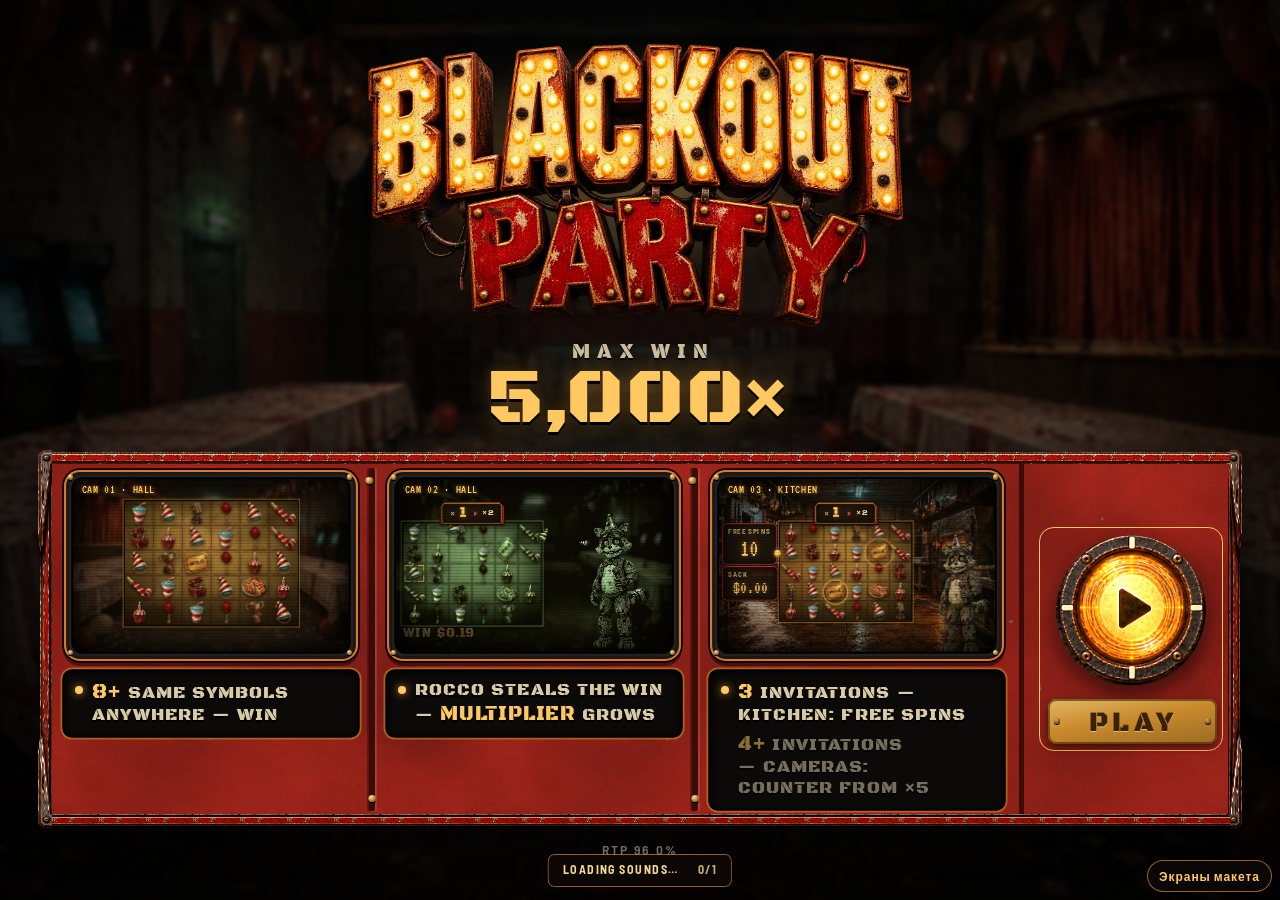
==== commit 46e77d67: "Обновление: правки владельца (математика 2.0.0, новый пульт, окна покупки, загрузка, деньги) вместе " ====
--- a/index.html
+++ b/index.html
@@ -3,7 +3,7 @@
 <meta name="viewport" content="width=device-width, initial-scale=1, viewport-fit=cover">
 <style>html,body{margin:0;height:100%}</style>
 <meta charset="utf-8">
-<script>(function(){var V=window.__BPV={"assets/audio/manifest-music.json":"cbb50baf","assets/audio/manifest-sfx.json":"9c9d6d06","assets/audio/music/bigwin-lounge-a.aac.mp4":"ab4923f8","assets/audio/music/bigwin-musicbox-a.aac.mp4":"8724e5cf","assets/audio/music/bigwin-musicbox-b.aac.mp4":"a3553640","assets/audio/music/bigwin-nightfunk-b.aac.mp4":"0f3c5422","assets/audio/music/bigwin-organ-a.aac.mp4":"3e207b2a","assets/audio/music/bigwin-synth-a.aac.mp4":"826f6648","assets/audio/music/bonus-arcade-1.aac.mp4":"b1fc65c7","assets/audio/music/bonus-disco-1.aac.mp4":"db5dbf26","assets/audio/music/bonus-drum-1.aac.mp4":"ce7000ab","assets/audio/music/bonus-funk-1.aac.mp4":"12b13df3","assets/audio/music/bonus-march-1.aac.mp4":"42994cf1","assets/audio/music/bonus-organ-1.aac.mp4":"29911f9e","assets/audio/music/bonus-surf-1.aac.mp4":"e164a0b0","assets/audio/music/bonus-swing-1.aac.mp4":"6206bcf7","assets/audio/music/cameras-hum-1.aac.mp4":"858bed3e","assets/audio/music/cameras-hum-2.aac.mp4":"979744b2","assets/audio/music/cameras-noir-1.aac.mp4":"dfe17070","assets/audio/music/cameras-noir-2.aac.mp4":"ad45d76e","assets/audio/music/cameras-piano-1.aac.mp4":"925fc606","assets/audio/music/cameras-pulse-1.aac.mp4":"9aa58cea","assets/audio/music/cameras-pulse-2.aac.mp4":"177181b8","assets/audio/music/cameras-sonar-1.aac.mp4":"68230d45","assets/audio/music/camlayer-crt-1.aac.mp4":"2e6f2505","assets/audio/music/camlayer-drone-1.aac.mp4":"8218dff6","assets/audio/music/camlayer-pulse-1.aac.mp4":"5550a44c","assets/audio/music/camlayer-tape-1.aac.mp4":"19286a1f","assets/audio/music/hall-ambient-1.aac.mp4":"cf57c136","assets/audio/music/hall-ambient-2.aac.mp4":"b7efd39f","assets/audio/music/hall-arcade-1.aac.mp4":"5c0e40da","assets/audio/music/hall-arcade-2.aac.mp4":"12be8374","assets/audio/music/hall-bossa-1.aac.mp4":"c6b819d8","assets/audio/music/hall-brushes-1.aac.mp4":"35886b2f","assets/audio/music/hall-carnival-1.aac.mp4":"c8fdca03","assets/audio/music/hall-carnival-2.aac.mp4":"7fb84f0b","assets/audio/music/hall-carousel-1.aac.mp4":"6b781e39","assets/audio/music/hall-carousel-2.aac.mp4":"6dcdef8a","assets/audio/music/hall-drift-1.aac.mp4":"e5091033","assets/audio/music/hall-hum-2.aac.mp4":"f41ea06f","assets/audio/music/hall-kalimba-1.aac.mp4":"4dca230c","assets/audio/music/hall-lounge-1.aac.mp4":"5444c38c","assets/audio/music/hall-lounge-2.aac.mp4":"2e20c635","assets/audio/music/hall-lullaby-1.aac.mp4":"8f9efcb8","assets/audio/music/hall-musicbox-1.aac.mp4":"90260402","assets/audio/music/hall-musicbox-2.aac.mp4":"a940918f","assets/audio/music/hall-padbells-1.aac.mp4":"34d99841","assets/audio/music/hall-padbells-2.aac.mp4":"884dfc53","assets/audio/music/hall-tape-2.aac.mp4":"bad13b27","assets/audio/music/hall-trattoria-1.aac.mp4":"d4593b78","assets/audio/music/hall-trattoria-2.aac.mp4":"5ae5039b","assets/audio/music/hall-vhs-1.aac.mp4":"0fa29e6e","assets/audio/music/hall-wall-1.aac.mp4":"47267da6","assets/audio/music/kitchen-arcade-1.aac.mp4":"3198c434","assets/audio/music/kitchen-arcade-2.aac.mp4":"e867d89f","assets/audio/music/kitchen-funk-1.aac.mp4":"e82aa778","assets/audio/music/kitchen-groove-1.aac.mp4":"8d1c84a1","assets/audio/music/kitchen-groove-2.aac.mp4":"6b4e97f9","assets/audio/music/kitchen-pizzicato-1.aac.mp4":"e68b3e27","assets/audio/music/kitchen-trattoria-1.aac.mp4":"6a830877","assets/audio/music/kitchen-trattoria-2.aac.mp4":"1b10f70c","assets/audio/music/maxwin-lounge-a.aac.mp4":"9ed2a5e9","assets/audio/music/maxwin-musicbox-a.aac.mp4":"b90e38f9","assets/audio/music/maxwin-nightfunk-b.aac.mp4":"9495a7b1","assets/audio/music/maxwin-organ-a.aac.mp4":"fa32699c","assets/audio/music/maxwin-organ-b.aac.mp4":"9323064d","assets/audio/music/maxwin-synth-a.aac.mp4":"a907e3c4","assets/audio/music/welcome-hall-1.aac.mp4":"76453c78","assets/audio/music/welcome-lounge-1.aac.mp4":"c69037e4","assets/audio/notes-sfx.json":"d1dd5c7b","assets/audio/sfx/amb-cameras-A1.aac.mp4":"00713ea9","assets/audio/sfx/amb-cameras-A1.ogg":"4915a9eb","assets/audio/sfx/amb-cameras-B1.aac.mp4":"af8da792","assets/audio/sfx/amb-cameras-B1.ogg":"ef9ecd3b","assets/audio/sfx/amb-cameras-C1.aac.mp4":"6cd7f7a7","assets/audio/sfx/amb-cameras-C1.ogg":"657b4b14","assets/audio/sfx/amb-cameras-D1.aac.mp4":"467b7396","assets/audio/sfx/amb-cameras-D1.ogg":"c96a3f2c","assets/audio/sfx/amb-cameras-E1.aac.mp4":"5b2a4e7c","assets/audio/sfx/amb-cameras-E1.ogg":"c94bc582","assets/audio/sfx/amb-cameras-F1.aac.mp4":"b990ed1a","assets/audio/sfx/amb-cameras-F1.ogg":"087c5eff","assets/audio/sfx/amb-hall-A1.aac.mp4":"86fab82e","assets/audio/sfx/amb-hall-A1.ogg":"786d523a","assets/audio/sfx/amb-hall-B1.aac.mp4":"a6391c84","assets/audio/sfx/amb-hall-B1.ogg":"9678ce0e","assets/audio/sfx/amb-hall-C1.aac.mp4":"34af2dba","assets/audio/sfx/amb-hall-C1.ogg":"0cd50e15","assets/audio/sfx/amb-hall-D1.aac.mp4":"5605223e","assets/audio/sfx/amb-hall-D1.ogg":"62621edd","assets/audio/sfx/amb-hall-E1.aac.mp4":"29910032","assets/audio/sfx/amb-hall-E1.ogg":"2f4e5c7b","assets/audio/sfx/amb-hall-F1.aac.mp4":"7ec0cb87","assets/audio/sfx/amb-hall-F1.ogg":"e3b1eff8","assets/audio/sfx/amb-kitchen-A1.aac.mp4":"82f55de2","assets/audio/sfx/amb-kitchen-A1.ogg":"fa3a1b84","assets/audio/sfx/amb-kitchen-B1.aac.mp4":"d5dba807","assets/audio/sfx/amb-kitchen-B1.ogg":"010bbdbc","assets/audio/sfx/amb-kitchen-C1.aac.mp4":"13e901b1","assets/audio/sfx/amb-kitchen-C1.ogg":"49785b2a","assets/audio/sfx/amb-kitchen-D1.aac.mp4":"16c4fd76","assets/audio/sfx/amb-kitchen-D1.ogg":"e6fadeca","assets/audio/sfx/amb-kitchen-E1.aac.mp4":"bdb24398","assets/audio/sfx/amb-kitchen-E1.ogg":"9346dfdf","assets/audio/sfx/amb-kitchen-F1.aac.mp4":"dca37089","assets/audio/sfx/amb-kitchen-F1.ogg":"363188f6","assets/audio/sfx/scatter-anticipation-A1.aac.mp4":"681decfd","assets/audio/sfx/scatter-anticipation-B1.aac.mp4":"4f8b6856","assets/audio/sfx/scatter-anticipation-C1.aac.mp4":"52ba52ef","assets/audio/sfx/scatter-anticipation-D1.aac.mp4":"2fd9415f","assets/audio/sfx/scatter-anticipation-E1.aac.mp4":"719ba997","assets/audio/sfx/scatter-anticipation-F1.aac.mp4":"4c76a220","assets/audio/sfxpack-A.aac.mp4":"c30a3095","assets/audio/sfxpack-A.ogg":"6aa5c2d0","assets/audio/sfxpack-B.aac.mp4":"277f2bea","assets/audio/sfxpack-B.ogg":"ad09d7bb","assets/audio/sfxpack-C.aac.mp4":"b6f71e2d","assets/audio/sfxpack-C.ogg":"950e225f","assets/audio/sfxpack-D.aac.mp4":"e161b1bb","assets/audio/sfxpack-D.ogg":"b178d740","assets/audio/sfxpack-E.aac.mp4":"d6e4aa8e","assets/audio/sfxpack-E.ogg":"03bf75a7","assets/audio/sfxpack-F.aac.mp4":"06702d4a","assets/audio/sfxpack-F.ogg":"e7b0e619","assets/bg-hall-landscape.webp":"db13a588","assets/bg-hall-portrait.webp":"47523805","assets/bg-kitchen-landscape.webp":"348a9fb4","assets/bg-kitchen-portrait.webp":"6fb02370","assets/bg-security-landscape.webp":"45584496","assets/bg-security-portrait.webp":"d97431fb","assets/camfeeds/corr-walk1.hevc.mp4":"ca97a337","assets/camfeeds/corr-walk1.webm":"1e6da7bd","assets/camfeeds/corr-walk2.hevc.mp4":"1126d85b","assets/camfeeds/corr-walk2.webm":"ff5b8b48","assets/camfeeds/hall-walk1.hevc.mp4":"e18875bc","assets/camfeeds/hall-walk1.webm":"14967335","assets/camfeeds/hall-walk2.hevc.mp4":"2f0c44c0","assets/camfeeds/hall-walk2.webm":"7d69ab72","assets/camfeeds/hall.webp":"60a615fe","assets/camfeeds/kitchen-walk1.hevc.mp4":"6f8084a5","assets/camfeeds/kitchen-walk1.webm":"9bf27727","assets/camfeeds/kitchen-walk2.hevc.mp4":"8081d9d3","assets/camfeeds/kitchen-walk2.webm":"56d451db","assets/camfeeds/kitchen.webp":"81b93c89","assets/cards/poster-cameras.webp":"6268f434","assets/cards/poster-double.webp":"e0a78e97","assets/cards/poster-hungry.webp":"80a0912c","assets/cards/poster-kitchen.webp":"eb44cdf1","assets/feat-machine.webp":"0009aaa7","assets/feat-strip.webp":"c3bec0e4","assets/fx/lamp.png":"5303922a","assets/fx/mon.json":"322dd7f3","assets/fx/mon0.png":"adc7ffc7","assets/fx/mon1.png":"c749236e","assets/fx/mon2.png":"a94b763c","assets/fx/mon3.png":"d7efdff2","assets/hud-frames/a-rv1.webp":"97006536","assets/hud-frames/a-rv2.webp":"ad672f03","assets/hud-frames/a.webp":"7ef515bd","assets/hud-frames/b-bolt1.webp":"36a7d012","assets/hud-frames/b-bolt2.webp":"925a9b13","assets/hud-frames/b.webp":"801da543","assets/hud-frames/c-scr1.webp":"ecc23845","assets/hud-frames/c-scr2.webp":"2a55c6c1","assets/hud-frames/c.webp":"aa3cbdc1","assets/hud-frames/d-brk-b.webp":"d6784f4d","assets/hud-frames/d-brk-m.webp":"61f63e44","assets/hud-frames/d-brk-t.webp":"bc35250b","assets/hud-frames/d-dark.webp":"92c49093","assets/hud-frames/d-ochre.webp":"221e41b9","assets/hud-frames/e.webp":"564b8b1c","assets/hud-frames/f-w1.webp":"0a837a6a","assets/hud-frames/f-w2.webp":"6c9e6597","assets/hud-frames/f-w3.webp":"356f9f5e","assets/hud-frames/f.webp":"a2350c8a","assets/ill-mode-cameras.webp":"590360ca","assets/ill-mode-kitchen.webp":"45c8e5c6","assets/plates-all/cork.webp":"0b93af76","assets/plates-all/ref-buy.webp":"8156be56","assets/plates-all/ref-m1.webp":"db86de91","assets/plates-note/paper.webp":"0b9b4844","assets/plates-note/tape-a.webp":"d905b746","assets/plates-note/tape-b.webp":"e22e64cc","assets/plates-note/tape-c.webp":"1f851545","assets/plates-redmetal/cabinet-mid.webp":"67bb4956","assets/plates-redmetal/cabinet.webp":"36179d14","assets/plates-redmetal/castiron-mid.webp":"b440f640","assets/plates-redmetal/castiron.webp":"f073d401","assets/plates-redmetal/enamel-mid.webp":"ad125c1f","assets/plates-redmetal/enamel.webp":"912b1cb3","assets/plates-redmetal/firebox-mid.webp":"afd1e72e","assets/plates-redmetal/firebox.webp":"a98c877a","assets/plates-redmetal/jukebox-mid.webp":"61eff875","assets/plates-redmetal/jukebox.webp":"76bea074","assets/plates-redmetal/marquee-mid.webp":"28186312","assets/plates-redmetal/marquee.webp":"b6f68da2","assets/plates-redmetal/riveted-mid.webp":"054bb816","assets/plates-redmetal/riveted.webp":"9c849e4e","assets/plates-redmetal/toolbox-mid.webp":"af24a92b","assets/plates-redmetal/toolbox.webp":"17e3c087","assets/plates-redmetal2/crate-mid.webp":"661b8279","assets/plates-redmetal2/crate.webp":"7c682dae","assets/plates-redmetal2/elevator-mid.webp":"f10bf95e","assets/plates-redmetal2/elevator.webp":"9cc57759","assets/plates-redmetal2/gaspump-mid.webp":"4ec28e71","assets/plates-redmetal2/gaspump.webp":"53b3992e","assets/plates-redmetal2/pinball-mid.webp":"e76fa577","assets/plates-redmetal2/pinball.webp":"db08e3fe","assets/plates-redmetal2/safe-mid.webp":"45a3b5c0","assets/plates-redmetal2/safe.webp":"7d07b4bf","assets/plates-redmetal2/slotcab-mid.webp":"fc9247a3","assets/plates-redmetal2/slotcab.webp":"1f41f3f7","assets/plates-redmetal2/ticket-mid.webp":"4bdcfcff","assets/plates-redmetal2/ticket.webp":"60f2758e","assets/plates-redmetal2/warning-mid.webp":"a09a7c51","assets/plates-redmetal2/warning.webp":"aa30d372","assets/plates2/enamel-cream.webp":"c8feb0dc","assets/plates2/hardboard.webp":"ed93f575","assets/plates2/paper-a.webp":"2e24fe06","assets/plates2/paper-b.webp":"636aec41","assets/plates2/rust.webp":"8f5a5d93","assets/plates2/scratch.webp":"7673a87d","assets/plates2/tape.webp":"730cc687","assets/plates2/wax.webp":"57e634ea","assets/plates2/wood-green.webp":"2a798639","assets/plates3/banner.webp":"5f902a17","assets/plates3/carnival.webp":"42e21e4c","assets/plates3/chalk.webp":"016d19ea","assets/plates3/crt.webp":"f233b57d","assets/plates3/curtain.webp":"4cbb4e00","assets/plates3/jukebox.webp":"7ebb586c","assets/plates3/pizzabox.webp":"de1e8cea","assets/plates3/prize.webp":"cd47dafb","assets/plates3/toolbox.webp":"c2e160ad","assets/rocco-A1-v2.webp":"7af58111","assets/rocco-A2.webp":"56730453","assets/rocco/A-rub.hevc.mp4":"b2242518","assets/rocco/A-rub.webm":"bd09cc97","assets/rocco/BW-cheer-dance.hevc.mp4":"52b626f6","assets/rocco/BW-cheer-dance.webm":"1d96dd76","assets/rocco/BW-cheer-in.hevc.mp4":"d61f95e2","assets/rocco/BW-cheer-in.webm":"6371f3bf","assets/rocco/BW-cheer-jump.hevc.mp4":"622e456b","assets/rocco/BW-cheer-jump.webm":"c306af72","assets/rocco/BW-cheer-out.hevc.mp4":"55868ce3","assets/rocco/BW-cheer-out.webm":"23e4e5ac","assets/rocco/BW-cheer-yes.hevc.mp4":"8987427d","assets/rocco/BW-cheer-yes.webm":"4921883f","assets/rocco/BW-cheer.hevc.mp4":"8d114acf","assets/rocco/BW-cheer.webm":"02eccef9","assets/rocco/BW-idle.hevc.mp4":"f95ffb23","assets/rocco/BW-idle.webm":"9a8c1a95","assets/rocco/BW-max.hevc.mp4":"41177a2b","assets/rocco/BW-max.webm":"da701145","assets/rocco/C-stare.mp4":"f7e04c16","assets/rocco/C-vanish.mp4":"0d586d96","assets/rocco/C-walk.mp4":"08a5fbb3","assets/rocco/H-belly.hevc.mp4":"38c0c818","assets/rocco/H-belly.webm":"0f463869","assets/rocco/H-bowdust.hevc.mp4":"4b16ef91","assets/rocco/H-bowdust.webm":"02513db9","assets/rocco/H-bowslide.hevc.mp4":"3a592deb","assets/rocco/H-bowslide.webm":"de036078","assets/rocco/H-bowtips.hevc.mp4":"394a8471","assets/rocco/H-bowtips.webm":"d8937970","assets/rocco/H-cheer3.hevc.mp4":"791f4ff4","assets/rocco/H-cheer3.webm":"cf958c79","assets/rocco/H-grab6.hevc.mp4":"777ee300","assets/rocco/H-grab6.webm":"dba8804f","assets/rocco/H-hat.hevc.mp4":"36c0a3cd","assets/rocco/H-hat.webm":"60a89f76","assets/rocco/H-idle.hevc.mp4":"f95ffb23","assets/rocco/H-idle.webm":"a4f8a8f0","assets/rocco/H-lean.hevc.mp4":"d48ae61f","assets/rocco/H-lean.webm":"fd157aa5","assets/rocco/H-lever.hevc.mp4":"d7dc5613","assets/rocco/H-lever.webm":"53cec004","assets/rocco/H-look.hevc.mp4":"2fdfbada","assets/rocco/H-look.webm":"7f90aeb7","assets/rocco/H-mic.hevc.mp4":"02b792d7","assets/rocco/H-mic.webm":"4b8f6a19","assets/rocco/H-punch5.hevc.mp4":"bc9d6f2f","assets/rocco/H-punch5.webm":"42bfc7e1","assets/rocco/H-rock.hevc.mp4":"6cfdc11a","assets/rocco/H-rock.webm":"f8e6039e","assets/rocco/H-swallow4.hevc.mp4":"63aa107f","assets/rocco/H-swallow4.mouth.json":"53f4732f","assets/rocco/H-swallow4.webm":"8002f9b9","assets/rocco/H-sway.hevc.mp4":"907b4fd6","assets/rocco/H-sway.webm":"54f5005d","assets/rocco/H-throw.hevc.mp4":"c4b1f23a","assets/rocco/H-throw.webm":"d524d054","assets/rocco/H-toss2.hevc.mp4":"e189b662","assets/rocco/H-toss2.webm":"3b808378","assets/rocco/H-wave.hevc.mp4":"c28e5075","assets/rocco/H-wave.webm":"8d9501ea","assets/rocco/I-glitch.hevc.mp4":"c22a9d4a","assets/rocco/I-glitch.webm":"d0c64fc0","assets/rocco/I-hat.hevc.mp4":"bd25955f","assets/rocco/I-hat.webm":"0a89fbbe","assets/rocco/I-look.hevc.mp4":"00ea854c","assets/rocco/I-look.webm":"5e84a8b2","assets/rocco/I-mic.hevc.mp4":"cc6d0bb6","assets/rocco/I-mic.webm":"6872885b","assets/rocco/I-sway.hevc.mp4":"b543eebf","assets/rocco/I-sway.webm":"cf673615","assets/rocco/I-wave.hevc.mp4":"80eed110","assets/rocco/I-wave.webm":"402c33f0","assets/rocco/K-cheer.hevc.mp4":"48ba24c6","assets/rocco/K-cheer.webm":"1f32f304","assets/rocco/K-dump.hevc.mp4":"b75739b3","assets/rocco/K-dump.webm":"321b0734","assets/rocco/KS-handoff.hevc.mp4":"72fbc2b0","assets/rocco/KS-handoff.webm":"4438b143","assets/rocco/KS-pawempty2.hevc.mp4":"e75d8638","assets/rocco/KS-pawempty2.webm":"00e93b8e","assets/rocco/KS-pawpour.hevc.mp4":"094d02a9","assets/rocco/KS-pawpour.webm":"dadb48fb","assets/rocco/KS-rub.hevc.mp4":"4eece393","assets/rocco/KS-rub.webm":"eb836109","assets/rocco/KS-sackroc.hevc.mp4":"4642ddac","assets/rocco/KS-sackroc.webm":"e5769cfd","assets/rocco/KS-sniff.hevc.mp4":"b193b039","assets/rocco/KS-sniff.webm":"8258a3aa","assets/rocco/L-column.hevc.mp4":"b7a69262","assets/rocco/L-column.webm":"fed61ba8","assets/rocco/L-idle.hevc.mp4":"5065ed64","assets/rocco/L-idle.webm":"7e4d37c8","assets/rocco/L-stare.hevc.mp4":"d063103c","assets/rocco/L-stare.webm":"a789e180","assets/rocco/P-giggle.hevc.mp4":"a4c8c6ed","assets/rocco/P-giggle.webm":"7fc416cf","assets/rocco/R-breaker.hevc.mp4":"4804f45a","assets/rocco/R-breaker.webm":"7b73298e","assets/rocco/R-grab.hevc.mp4":"b1a1c2f5","assets/rocco/R-grab.webm":"b7f66dca","assets/rocco/R-grab2.hevc.mp4":"a195c93a","assets/rocco/R-grab2.webm":"b5c5ed89","assets/rocco/R-punch.hevc.mp4":"77037c68","assets/rocco/R-punch.webm":"a40a2ca0","assets/rocco/R-slam.hevc.mp4":"9b1aa39f","assets/rocco/R-slam.webm":"ae9915f6","assets/rocco/R-throw.hevc.mp4":"371769d7","assets/rocco/R-throw.webm":"ceca0a70","assets/rocco/T-wake.hevc.mp4":"d8b90fde","assets/rocco/T-wake.webm":"c618a840","assets/rocco/W-clap.hevc.mp4":"72864b13","assets/rocco/W-clap.webm":"8edbd33b","assets/rocco/W-dance.hevc.mp4":"32e3a3da","assets/rocco/W-dance.webm":"94221d0e","assets/rocco/W-grab.hevc.mp4":"ceeae659","assets/rocco/W-grab.webm":"ba40c493","assets/rocco/W-grab2.hevc.mp4":"8bd9fdf7","assets/rocco/W-grab2.webm":"a15ab012","assets/rocco/W-huge.hevc.mp4":"a66c4758","assets/rocco/W-huge.webm":"7d15607a","assets/rocco/W-reach.hevc.mp4":"d5a393ee","assets/rocco/W-reach.webm":"4f1a6498","assets/rocco/cam-C0.webp":"7b3c5446","assets/rocco/cam-C1.webp":"bd0e6f81","assets/rocco/cam-C2.webp":"e8049a72","assets/rocco/cam-C3.webp":"110fdb2a","assets/rocco/paw.png":"8e83905b","assets/rocco/paw2-arm.webp":"7d0d42d9","assets/rocco/paw2-fingers.webp":"c3b68935","assets/rocco/paw2-palm.webp":"aa3c997d","assets/rocco/paw2.json":"23b1e837","assets/rocco/paw3-arm.webp":"24f285dc","assets/rocco/paw3-fingers.webp":"dc5061c5","assets/rocco/paw3-palm.webp":"3ac68c93","assets/rocco/paw3.json":"04abe3c8","assets/rocco/paw4-arm.webp":"16171b90","assets/rocco/paw4-fingers.webp":"3759e79a","assets/rocco/paw4-palm.webp":"acc259ed","assets/rocco/paw4.json":"a478a713","assets/rocco/paw5-arm.webp":"1721894d","assets/rocco/paw5-fingers.webp":"2d5e9a0f","assets/rocco/paw5-palm.webp":"51e1d5ed","assets/rocco/paw5.json":"83989cbe","assets/sym-camera-t1.webp":"06fe0000","assets/sym-camera-t2.webp":"a92d73ee","assets/sym-camera-t3.webp":"cf5ea65e","assets/sym-high-gift.webp":"48dc7003","assets/sym-high-mask.webp":"5fe88702","assets/sym-high-mic.webp":"3ea84967","assets/sym-high-pizza.webp":"9f351904","assets/sym-low-balloon.webp":"8311530e","assets/sym-low-cup.webp":"cf022fd6","assets/sym-low-cupcake.webp":"e9484ede","assets/sym-low-hat.webp":"72bad15f","assets/sym-low-horn.webp":"40e4fd24","assets/sym-rocco-monitor.webp":"befd73ae","assets/sym-scatter-invitation.webp":"2b66e00e","assets/sym-wild.webp":"1ec9fb11","assets/trans/curtain.webp":"4643574b","assets/trans/shutter.webp":"77e3a129","assets/ui/logo-base.webp":"94d97740","assets/ui/logo-y.webp":"0c179c32","assets/ui/logo.webp":"085b4520","assets/ui2/dlg-band.webp":"a8b6ed1e","assets/ui2/dlg-frame.webp":"ccd1fa04","assets/ui2/dlg-screw.svg":"3cc07b0a","assets/ui2/frame1.webp":"b08f78ed","assets/ui2/panel-frame.webp":"5e3ed38e","assets/ui2/pod1-auto.webp":"baedb196","assets/ui2/pod1-full.webp":"d0e1e5c7","assets/ui2/pod1-lr.webp":"4ac55cc1","assets/ui2/pod1-menu.webp":"58408c11","assets/ui2/pod1-minus.webp":"4ec0b28a","assets/ui2/pod1-play-blank.webp":"8e499859","assets/ui2/pod1-play.webp":"f775aaa9","assets/ui2/pod1-plus.webp":"3bcab40d","assets/ui2/pod1-sound.webp":"3d26e7d5","assets/ui2/pod1-tile-clean.webp":"be317735","assets/ui2/pod1-tile.webp":"3dc41858","assets/ui2/pod1-win-balance.webp":"1edbe685","assets/ui2/pod1-win-bet.webp":"99df8154","assets/uikit/hud-m1-chips.webp":"f243623a","assets/uikit/hud-m1-grain.webp":"a92e4f72","assets/uikit/hud-m1-rust.webp":"7da0f75f","assets/uikit/hud-m1-wear.webp":"397f1991","assets/uikit/rocco-hall-still.webp":"e84841bf","assets/uikit/steel-gun.webp":"a3bcd854","assets/uikit/steel-red.webp":"e884f8e5","assets/uikit/wood-oxblood.webp":"8f4f1610","audio.js":"f8f68730","bigwin-fx.js":"95710797","bigwin-rocco.js":"457dd24b","bigwin-show.js":"d9ebde22","bonus-ui.css":"ade63fcd","bonus-ui.js":"ef2f8617","buy-board.css":"eadb641c","buy-board.js":"ed73d828","camfeeds.js":"8f7b9e99","cams-rec.js":"3eb228b3","collect.js":"d08071f9","dialogs-f-auto.js":"1b7fd583","dialogs-f.js":"a9a98ce5","feature-cards.html":"f1c49045","field-table.js":"cee9d6c6","fonts/AlfaSlabOne-Regular.ttf":"08fb3e65","fonts/AllertaStencil-Regular.ttf":"18ed422b","fonts/BarlowSemiCondensed-Bold.ttf":"d6e7dfaa","fonts/BarlowSemiCondensed-SemiBold.ttf":"7f77e067","fonts/BigShouldersStencilDisplay-VF.ttf":"5dd4e537","fonts/BlackOpsOne-Regular.ttf":"a51bebbc","fonts/BowlbyOneSC-Regular.ttf":"ff81f3fd","fonts/Bungee-Regular.ttf":"985db0d5","fonts/BungeeInline-Regular.ttf":"0444b261","fonts/Goldman-Bold.ttf":"2c39d25f","fonts/Graduate-Regular.ttf":"300dc6f4","fonts/LuckiestGuy-Regular.ttf":"0bcd76d9","fonts/RussoOne-Regular.ttf":"c05ca5b6","fonts/Rye-Regular.ttf":"2dcafff1","fonts/SairaStencilOne-Regular.ttf":"65204b60","fonts/SpecialElite-Regular.ttf":"3aae0bad","fonts/SquadaOne-Regular.ttf":"5ea659ea","fonts/Staatliches-Regular.ttf":"fe3783e0","fonts/StardosStencil-Bold.ttf":"8a572bee","fonts/Teko-VF.ttf":"4b78b2e2","fonts/TitanOne-Regular.ttf":"ae17e555","fonts/VT323-Regular.ttf":"5b82551f","hl.js":"7e31ea70","hud-variants-anim.txt":"80cafd22","hud-variants.html":"e123dc83","index.html":"6c80e99c","loadgate.js":"56874674","maxwin-text.html":"633057f8","maxwin-variants.html":"4f2bb80b","plates-all.html":"08c69ec5","plates-note.js":"4202ee30","plates-redmetal.html":"bf6d8882","plates-variants.html":"f96e6783","plates-variants2.html":"c7edd2fe","play-plaques.html":"4b0c25ed","punchfx-blackout.js":"7394af25","punchfx-glass.js":"0e8588cb","punchfx-ribbon.js":"ca1c287f","punchfx-scatter.js":"c5c45463","punchfx-shake.js":"703a52ef","punchhit.js":"800a26d9","rocco-alive.js":"e6f1cde2","rocco-flow.js":"63183843","rocco-neutral.js":"f9539bff","rocco-touch.js":"7e89f24e","sack.js":"b628bcfc","scene-trans.js":"aecc32cd","sound-board.html":"abe1725e","test-panel.js":"822c2895","transitions.html":"e80879e7","transitions2.html":"014fc759","transitions3.html":"465785ee","ui.js":"e314e96d","welcome-cams.js":"f2726aa4","welcome-desk.html":"41889b47","welcome.js":"60ccb950","winamt.css":"1d513c7f","winamt.js":"935cd802","wincel.js":"109be23a","winfx.js":"b2c35abd","wrap.html":"3fc4d901"},C={},B=document.baseURI.replace(/[?#].*$/,'').replace(/[^\/]*$/,'');
+<script>(function(){var V=window.__BPV={"assets/audio/manifest-music.json":"cbb50baf","assets/audio/manifest-sfx.json":"9c9d6d06","assets/audio/music/bigwin-lounge-a.aac.mp4":"ab4923f8","assets/audio/music/bigwin-musicbox-a.aac.mp4":"8724e5cf","assets/audio/music/bigwin-musicbox-b.aac.mp4":"a3553640","assets/audio/music/bigwin-nightfunk-b.aac.mp4":"0f3c5422","assets/audio/music/bigwin-organ-a.aac.mp4":"3e207b2a","assets/audio/music/bigwin-synth-a.aac.mp4":"826f6648","assets/audio/music/bonus-arcade-1.aac.mp4":"b1fc65c7","assets/audio/music/bonus-disco-1.aac.mp4":"db5dbf26","assets/audio/music/bonus-drum-1.aac.mp4":"ce7000ab","assets/audio/music/bonus-funk-1.aac.mp4":"12b13df3","assets/audio/music/bonus-march-1.aac.mp4":"42994cf1","assets/audio/music/bonus-organ-1.aac.mp4":"29911f9e","assets/audio/music/bonus-surf-1.aac.mp4":"e164a0b0","assets/audio/music/bonus-swing-1.aac.mp4":"6206bcf7","assets/audio/music/cameras-hum-1.aac.mp4":"858bed3e","assets/audio/music/cameras-hum-2.aac.mp4":"979744b2","assets/audio/music/cameras-noir-1.aac.mp4":"dfe17070","assets/audio/music/cameras-noir-2.aac.mp4":"ad45d76e","assets/audio/music/cameras-piano-1.aac.mp4":"925fc606","assets/audio/music/cameras-pulse-1.aac.mp4":"9aa58cea","assets/audio/music/cameras-pulse-2.aac.mp4":"177181b8","assets/audio/music/cameras-sonar-1.aac.mp4":"68230d45","assets/audio/music/camlayer-crt-1.aac.mp4":"2e6f2505","assets/audio/music/camlayer-drone-1.aac.mp4":"8218dff6","assets/audio/music/camlayer-pulse-1.aac.mp4":"5550a44c","assets/audio/music/camlayer-tape-1.aac.mp4":"19286a1f","assets/audio/music/hall-ambient-1.aac.mp4":"cf57c136","assets/audio/music/hall-ambient-2.aac.mp4":"b7efd39f","assets/audio/music/hall-arcade-1.aac.mp4":"5c0e40da","assets/audio/music/hall-arcade-2.aac.mp4":"12be8374","assets/audio/music/hall-bossa-1.aac.mp4":"c6b819d8","assets/audio/music/hall-brushes-1.aac.mp4":"35886b2f","assets/audio/music/hall-carnival-1.aac.mp4":"c8fdca03","assets/audio/music/hall-carnival-2.aac.mp4":"7fb84f0b","assets/audio/music/hall-carousel-1.aac.mp4":"6b781e39","assets/audio/music/hall-carousel-2.aac.mp4":"6dcdef8a","assets/audio/music/hall-drift-1.aac.mp4":"e5091033","assets/audio/music/hall-hum-2.aac.mp4":"f41ea06f","assets/audio/music/hall-kalimba-1.aac.mp4":"4dca230c","assets/audio/music/hall-lounge-1.aac.mp4":"5444c38c","assets/audio/music/hall-lounge-2.aac.mp4":"2e20c635","assets/audio/music/hall-lullaby-1.aac.mp4":"8f9efcb8","assets/audio/music/hall-musicbox-1.aac.mp4":"90260402","assets/audio/music/hall-musicbox-2.aac.mp4":"a940918f","assets/audio/music/hall-padbells-1.aac.mp4":"34d99841","assets/audio/music/hall-padbells-2.aac.mp4":"884dfc53","assets/audio/music/hall-tape-2.aac.mp4":"bad13b27","assets/audio/music/hall-trattoria-1.aac.mp4":"d4593b78","assets/audio/music/hall-trattoria-2.aac.mp4":"5ae5039b","assets/audio/music/hall-vhs-1.aac.mp4":"0fa29e6e","assets/audio/music/hall-wall-1.aac.mp4":"47267da6","assets/audio/music/kitchen-arcade-1.aac.mp4":"3198c434","assets/audio/music/kitchen-arcade-2.aac.mp4":"e867d89f","assets/audio/music/kitchen-funk-1.aac.mp4":"e82aa778","assets/audio/music/kitchen-groove-1.aac.mp4":"8d1c84a1","assets/audio/music/kitchen-groove-2.aac.mp4":"6b4e97f9","assets/audio/music/kitchen-pizzicato-1.aac.mp4":"e68b3e27","assets/audio/music/kitchen-trattoria-1.aac.mp4":"6a830877","assets/audio/music/kitchen-trattoria-2.aac.mp4":"1b10f70c","assets/audio/music/maxwin-lounge-a.aac.mp4":"9ed2a5e9","assets/audio/music/maxwin-musicbox-a.aac.mp4":"b90e38f9","assets/audio/music/maxwin-nightfunk-b.aac.mp4":"9495a7b1","assets/audio/music/maxwin-organ-a.aac.mp4":"fa32699c","assets/audio/music/maxwin-organ-b.aac.mp4":"9323064d","assets/audio/music/maxwin-synth-a.aac.mp4":"a907e3c4","assets/audio/music/welcome-hall-1.aac.mp4":"76453c78","assets/audio/music/welcome-lounge-1.aac.mp4":"c69037e4","assets/audio/notes-sfx.json":"d1dd5c7b","assets/audio/sfx/amb-cameras-A1.aac.mp4":"00713ea9","assets/audio/sfx/amb-cameras-A1.ogg":"b33c1af2","assets/audio/sfx/amb-cameras-B1.aac.mp4":"af8da792","assets/audio/sfx/amb-cameras-B1.ogg":"bb39d389","assets/audio/sfx/amb-cameras-C1.aac.mp4":"6cd7f7a7","assets/audio/sfx/amb-cameras-C1.ogg":"26b8389e","assets/audio/sfx/amb-cameras-D1.aac.mp4":"467b7396","assets/audio/sfx/amb-cameras-D1.ogg":"a132b817","assets/audio/sfx/amb-cameras-E1.aac.mp4":"5b2a4e7c","assets/audio/sfx/amb-cameras-E1.ogg":"54ff397a","assets/audio/sfx/amb-cameras-F1.aac.mp4":"b990ed1a","assets/audio/sfx/amb-cameras-F1.ogg":"f6b875af","assets/audio/sfx/amb-hall-A1.aac.mp4":"86fab82e","assets/audio/sfx/amb-hall-A1.ogg":"48ce6431","assets/audio/sfx/amb-hall-B1.aac.mp4":"a6391c84","assets/audio/sfx/amb-hall-B1.ogg":"ebfe8ed5","assets/audio/sfx/amb-hall-C1.aac.mp4":"34af2dba","assets/audio/sfx/amb-hall-C1.ogg":"1322da99","assets/audio/sfx/amb-hall-D1.aac.mp4":"5605223e","assets/audio/sfx/amb-hall-D1.ogg":"82fa8f60","assets/audio/sfx/amb-hall-E1.aac.mp4":"29910032","assets/audio/sfx/amb-hall-E1.ogg":"0255d7ac","assets/audio/sfx/amb-hall-F1.aac.mp4":"7ec0cb87","assets/audio/sfx/amb-hall-F1.ogg":"eb1eef46","assets/audio/sfx/amb-kitchen-A1.aac.mp4":"82f55de2","assets/audio/sfx/amb-kitchen-A1.ogg":"1f542c6e","assets/audio/sfx/amb-kitchen-B1.aac.mp4":"d5dba807","assets/audio/sfx/amb-kitchen-B1.ogg":"76b18141","assets/audio/sfx/amb-kitchen-C1.aac.mp4":"13e901b1","assets/audio/sfx/amb-kitchen-C1.ogg":"2a728768","assets/audio/sfx/amb-kitchen-D1.aac.mp4":"16c4fd76","assets/audio/sfx/amb-kitchen-D1.ogg":"86ea8e92","assets/audio/sfx/amb-kitchen-E1.aac.mp4":"bdb24398","assets/audio/sfx/amb-kitchen-E1.ogg":"09a68300","assets/audio/sfx/amb-kitchen-F1.aac.mp4":"dca37089","assets/audio/sfx/amb-kitchen-F1.ogg":"c6734e9a","assets/audio/sfx/scatter-anticipation-A1.aac.mp4":"681decfd","assets/audio/sfx/scatter-anticipation-B1.aac.mp4":"4f8b6856","assets/audio/sfx/scatter-anticipation-C1.aac.mp4":"52ba52ef","assets/audio/sfx/scatter-anticipation-D1.aac.mp4":"2fd9415f","assets/audio/sfx/scatter-anticipation-E1.aac.mp4":"719ba997","assets/audio/sfx/scatter-anticipation-F1.aac.mp4":"4c76a220","assets/audio/sfxpack-A.aac.mp4":"c30a3095","assets/audio/sfxpack-A.ogg":"b0f0f9b3","assets/audio/sfxpack-B.aac.mp4":"277f2bea","assets/audio/sfxpack-B.ogg":"37b47909","assets/audio/sfxpack-C.aac.mp4":"b6f71e2d","assets/audio/sfxpack-C.ogg":"0981cdeb","assets/audio/sfxpack-D.aac.mp4":"e161b1bb","assets/audio/sfxpack-D.ogg":"8c751411","assets/audio/sfxpack-E.aac.mp4":"d6e4aa8e","assets/audio/sfxpack-E.ogg":"f16adce1","assets/audio/sfxpack-F.aac.mp4":"06702d4a","assets/audio/sfxpack-F.ogg":"9277b8f8","assets/bg-hall-landscape.webp":"db13a588","assets/bg-hall-portrait.webp":"47523805","assets/bg-kitchen-landscape.webp":"348a9fb4","assets/bg-kitchen-portrait.webp":"6fb02370","assets/bg-security-landscape.webp":"45584496","assets/bg-security-portrait.webp":"d97431fb","assets/camfeeds/corr-walk1.hevc.mp4":"ca97a337","assets/camfeeds/corr-walk1.webm":"1e6da7bd","assets/camfeeds/corr-walk2.hevc.mp4":"1126d85b","assets/camfeeds/corr-walk2.webm":"ff5b8b48","assets/camfeeds/hall-walk1.hevc.mp4":"e18875bc","assets/camfeeds/hall-walk1.webm":"14967335","assets/camfeeds/hall-walk2.hevc.mp4":"2f0c44c0","assets/camfeeds/hall-walk2.webm":"7d69ab72","assets/camfeeds/hall.webp":"60a615fe","assets/camfeeds/kitchen-walk1.hevc.mp4":"6f8084a5","assets/camfeeds/kitchen-walk1.webm":"9bf27727","assets/camfeeds/kitchen-walk2.hevc.mp4":"8081d9d3","assets/camfeeds/kitchen-walk2.webm":"56d451db","assets/camfeeds/kitchen.webp":"81b93c89","assets/cards/poster-cameras.webp":"6268f434","assets/cards/poster-double.webp":"e0a78e97","assets/cards/poster-hungry.webp":"80a0912c","assets/cards/poster-kitchen.webp":"eb44cdf1","assets/feat-machine.webp":"0009aaa7","assets/feat-strip.webp":"c3bec0e4","assets/fx/lamp.png":"5303922a","assets/fx/mon.json":"322dd7f3","assets/fx/mon0.png":"adc7ffc7","assets/fx/mon1.png":"c749236e","assets/fx/mon2.png":"a94b763c","assets/fx/mon3.png":"d7efdff2","assets/hud-frames/a-rv1.webp":"97006536","assets/hud-frames/a-rv2.webp":"ad672f03","assets/hud-frames/a.webp":"7ef515bd","assets/hud-frames/b-bolt1.webp":"36a7d012","assets/hud-frames/b-bolt2.webp":"925a9b13","assets/hud-frames/b.webp":"801da543","assets/hud-frames/c-scr1.webp":"ecc23845","assets/hud-frames/c-scr2.webp":"2a55c6c1","assets/hud-frames/c.webp":"aa3cbdc1","assets/hud-frames/d-brk-b.webp":"d6784f4d","assets/hud-frames/d-brk-m.webp":"61f63e44","assets/hud-frames/d-brk-t.webp":"bc35250b","assets/hud-frames/d-dark.webp":"92c49093","assets/hud-frames/d-ochre.webp":"221e41b9","assets/hud-frames/e.webp":"564b8b1c","assets/hud-frames/f-w1.webp":"0a837a6a","assets/hud-frames/f-w2.webp":"6c9e6597","assets/hud-frames/f-w3.webp":"356f9f5e","assets/hud-frames/f.webp":"a2350c8a","assets/ill-mode-cameras.webp":"590360ca","assets/ill-mode-kitchen.webp":"45c8e5c6","assets/plates-all/cork.webp":"0b93af76","assets/plates-all/ref-buy.webp":"8156be56","assets/plates-all/ref-m1.webp":"db86de91","assets/plates-note/paper.webp":"0b9b4844","assets/plates-note/tape-a.webp":"d905b746","assets/plates-note/tape-b.webp":"e22e64cc","assets/plates-note/tape-c.webp":"1f851545","assets/plates-redmetal/cabinet-mid.webp":"67bb4956","assets/plates-redmetal/cabinet.webp":"36179d14","assets/plates-redmetal/castiron-mid.webp":"b440f640","assets/plates-redmetal/castiron.webp":"f073d401","assets/plates-redmetal/enamel-mid.webp":"ad125c1f","assets/plates-redmetal/enamel.webp":"912b1cb3","assets/plates-redmetal/firebox-mid.webp":"afd1e72e","assets/plates-redmetal/firebox.webp":"a98c877a","assets/plates-redmetal/jukebox-mid.webp":"61eff875","assets/plates-redmetal/jukebox.webp":"76bea074","assets/plates-redmetal/marquee-mid.webp":"28186312","assets/plates-redmetal/marquee.webp":"b6f68da2","assets/plates-redmetal/riveted-mid.webp":"054bb816","assets/plates-redmetal/riveted.webp":"9c849e4e","assets/plates-redmetal/toolbox-mid.webp":"af24a92b","assets/plates-redmetal/toolbox.webp":"17e3c087","assets/plates-redmetal2/crate-mid.webp":"661b8279","assets/plates-redmetal2/crate.webp":"7c682dae","assets/plates-redmetal2/elevator-mid.webp":"f10bf95e","assets/plates-redmetal2/elevator.webp":"9cc57759","assets/plates-redmetal2/gaspump-mid.webp":"4ec28e71","assets/plates-redmetal2/gaspump.webp":"53b3992e","assets/plates-redmetal2/pinball-mid.webp":"e76fa577","assets/plates-redmetal2/pinball.webp":"db08e3fe","assets/plates-redmetal2/safe-mid.webp":"45a3b5c0","assets/plates-redmetal2/safe.webp":"7d07b4bf","assets/plates-redmetal2/slotcab-mid.webp":"fc9247a3","assets/plates-redmetal2/slotcab.webp":"1f41f3f7","assets/plates-redmetal2/ticket-mid.webp":"4bdcfcff","assets/plates-redmetal2/ticket.webp":"60f2758e","assets/plates-redmetal2/warning-mid.webp":"a09a7c51","assets/plates-redmetal2/warning.webp":"aa30d372","assets/plates2/enamel-cream.webp":"c8feb0dc","assets/plates2/hardboard.webp":"ed93f575","assets/plates2/paper-a.webp":"2e24fe06","assets/plates2/paper-b.webp":"636aec41","assets/plates2/rust.webp":"8f5a5d93","assets/plates2/scratch.webp":"7673a87d","assets/plates2/tape.webp":"730cc687","assets/plates2/wax.webp":"57e634ea","assets/plates2/wood-green.webp":"2a798639","assets/plates3/banner.webp":"5f902a17","assets/plates3/carnival.webp":"42e21e4c","assets/plates3/chalk.webp":"016d19ea","assets/plates3/crt.webp":"f233b57d","assets/plates3/curtain.webp":"4cbb4e00","assets/plates3/jukebox.webp":"7ebb586c","assets/plates3/pizzabox.webp":"de1e8cea","assets/plates3/prize.webp":"cd47dafb","assets/plates3/toolbox.webp":"c2e160ad","assets/rocco-A1-v2.webp":"7af58111","assets/rocco-A2.webp":"56730453","assets/rocco/A-rub.hevc.mp4":"b2242518","assets/rocco/A-rub.webm":"bd09cc97","assets/rocco/BW-cheer-dance.hevc.mp4":"52b626f6","assets/rocco/BW-cheer-dance.webm":"1d96dd76","assets/rocco/BW-cheer-in.hevc.mp4":"d61f95e2","assets/rocco/BW-cheer-in.webm":"6371f3bf","assets/rocco/BW-cheer-jump.hevc.mp4":"622e456b","assets/rocco/BW-cheer-jump.webm":"c306af72","assets/rocco/BW-cheer-out.hevc.mp4":"55868ce3","assets/rocco/BW-cheer-out.webm":"23e4e5ac","assets/rocco/BW-cheer-yes.hevc.mp4":"8987427d","assets/rocco/BW-cheer-yes.webm":"4921883f","assets/rocco/BW-cheer.hevc.mp4":"8d114acf","assets/rocco/BW-cheer.webm":"02eccef9","assets/rocco/BW-idle.hevc.mp4":"f95ffb23","assets/rocco/BW-idle.webm":"9a8c1a95","assets/rocco/BW-max.hevc.mp4":"41177a2b","assets/rocco/BW-max.webm":"da701145","assets/rocco/C-stare.mp4":"f7e04c16","assets/rocco/C-vanish.mp4":"0d586d96","assets/rocco/C-walk.mp4":"08a5fbb3","assets/rocco/H-belly.hevc.mp4":"38c0c818","assets/rocco/H-belly.webm":"0f463869","assets/rocco/H-bowdust.hevc.mp4":"4b16ef91","assets/rocco/H-bowdust.webm":"02513db9","assets/rocco/H-bowslide.hevc.mp4":"3a592deb","assets/rocco/H-bowslide.webm":"de036078","assets/rocco/H-bowtips.hevc.mp4":"394a8471","assets/rocco/H-bowtips.webm":"d8937970","assets/rocco/H-cheer3.hevc.mp4":"791f4ff4","assets/rocco/H-cheer3.webm":"cf958c79","assets/rocco/H-grab6.hevc.mp4":"777ee300","assets/rocco/H-grab6.webm":"dba8804f","assets/rocco/H-hat.hevc.mp4":"36c0a3cd","assets/rocco/H-hat.webm":"60a89f76","assets/rocco/H-idle.hevc.mp4":"f95ffb23","assets/rocco/H-idle.webm":"a4f8a8f0","assets/rocco/H-lean.hevc.mp4":"d48ae61f","assets/rocco/H-lean.webm":"fd157aa5","assets/rocco/H-lever.hevc.mp4":"d7dc5613","assets/rocco/H-lever.webm":"53cec004","assets/rocco/H-look.hevc.mp4":"2fdfbada","assets/rocco/H-look.webm":"7f90aeb7","assets/rocco/H-mic.hevc.mp4":"02b792d7","assets/rocco/H-mic.webm":"4b8f6a19","assets/rocco/H-punch5.hevc.mp4":"bc9d6f2f","assets/rocco/H-punch5.webm":"42bfc7e1","assets/rocco/H-rock.hevc.mp4":"6cfdc11a","assets/rocco/H-rock.webm":"f8e6039e","assets/rocco/H-swallow4.hevc.mp4":"63aa107f","assets/rocco/H-swallow4.mouth.json":"53f4732f","assets/rocco/H-swallow4.webm":"8002f9b9","assets/rocco/H-sway.hevc.mp4":"907b4fd6","assets/rocco/H-sway.webm":"54f5005d","assets/rocco/H-throw.hevc.mp4":"c4b1f23a","assets/rocco/H-throw.webm":"d524d054","assets/rocco/H-toss2.hevc.mp4":"e189b662","assets/rocco/H-toss2.webm":"3b808378","assets/rocco/H-wave.hevc.mp4":"c28e5075","assets/rocco/H-wave.webm":"8d9501ea","assets/rocco/I-glitch.hevc.mp4":"c22a9d4a","assets/rocco/I-glitch.webm":"d0c64fc0","assets/rocco/I-hat.hevc.mp4":"bd25955f","assets/rocco/I-hat.webm":"0a89fbbe","assets/rocco/I-look.hevc.mp4":"00ea854c","assets/rocco/I-look.webm":"5e84a8b2","assets/rocco/I-mic.hevc.mp4":"cc6d0bb6","assets/rocco/I-mic.webm":"6872885b","assets/rocco/I-sway.hevc.mp4":"b543eebf","assets/rocco/I-sway.webm":"cf673615","assets/rocco/I-wave.hevc.mp4":"80eed110","assets/rocco/I-wave.webm":"402c33f0","assets/rocco/K-cheer.hevc.mp4":"48ba24c6","assets/rocco/K-cheer.webm":"1f32f304","assets/rocco/K-dump.hevc.mp4":"b75739b3","assets/rocco/K-dump.webm":"321b0734","assets/rocco/KS-handoff.hevc.mp4":"72fbc2b0","assets/rocco/KS-handoff.webm":"4438b143","assets/rocco/KS-pawempty2.hevc.mp4":"e75d8638","assets/rocco/KS-pawempty2.webm":"00e93b8e","assets/rocco/KS-pawpour.hevc.mp4":"094d02a9","assets/rocco/KS-pawpour.webm":"dadb48fb","assets/rocco/KS-rub.hevc.mp4":"4eece393","assets/rocco/KS-rub.webm":"eb836109","assets/rocco/KS-sackroc.hevc.mp4":"4642ddac","assets/rocco/KS-sackroc.webm":"e5769cfd","assets/rocco/KS-sniff.hevc.mp4":"b193b039","assets/rocco/KS-sniff.webm":"8258a3aa","assets/rocco/L-column.hevc.mp4":"b7a69262","assets/rocco/L-column.webm":"fed61ba8","assets/rocco/L-idle.hevc.mp4":"5065ed64","assets/rocco/L-idle.webm":"7e4d37c8","assets/rocco/L-stare.hevc.mp4":"d063103c","assets/rocco/L-stare.webm":"a789e180","assets/rocco/P-giggle.hevc.mp4":"a4c8c6ed","assets/rocco/P-giggle.webm":"7fc416cf","assets/rocco/R-breaker.hevc.mp4":"4804f45a","assets/rocco/R-breaker.webm":"7b73298e","assets/rocco/R-grab.hevc.mp4":"b1a1c2f5","assets/rocco/R-grab.webm":"b7f66dca","assets/rocco/R-grab2.hevc.mp4":"a195c93a","assets/rocco/R-grab2.webm":"b5c5ed89","assets/rocco/R-punch.hevc.mp4":"77037c68","assets/rocco/R-punch.webm":"a40a2ca0","assets/rocco/R-slam.hevc.mp4":"9b1aa39f","assets/rocco/R-slam.webm":"ae9915f6","assets/rocco/R-throw.hevc.mp4":"371769d7","assets/rocco/R-throw.webm":"ceca0a70","assets/rocco/T-wake.hevc.mp4":"d8b90fde","assets/rocco/T-wake.webm":"c618a840","assets/rocco/W-clap.hevc.mp4":"72864b13","assets/rocco/W-clap.webm":"8edbd33b","assets/rocco/W-dance.hevc.mp4":"32e3a3da","assets/rocco/W-dance.webm":"94221d0e","assets/rocco/W-grab.hevc.mp4":"ceeae659","assets/rocco/W-grab.webm":"ba40c493","assets/rocco/W-grab2.hevc.mp4":"8bd9fdf7","assets/rocco/W-grab2.webm":"a15ab012","assets/rocco/W-huge.hevc.mp4":"a66c4758","assets/rocco/W-huge.webm":"7d15607a","assets/rocco/W-reach.hevc.mp4":"d5a393ee","assets/rocco/W-reach.webm":"4f1a6498","assets/rocco/cam-C0.webp":"7b3c5446","assets/rocco/cam-C1.webp":"bd0e6f81","assets/rocco/cam-C2.webp":"e8049a72","assets/rocco/cam-C3.webp":"110fdb2a","assets/rocco/paw.png":"8e83905b","assets/rocco/paw2-arm.webp":"7d0d42d9","assets/rocco/paw2-fingers.webp":"c3b68935","assets/rocco/paw2-palm.webp":"aa3c997d","assets/rocco/paw2.json":"23b1e837","assets/rocco/paw3-arm.webp":"24f285dc","assets/rocco/paw3-fingers.webp":"dc5061c5","assets/rocco/paw3-palm.webp":"3ac68c93","assets/rocco/paw3.json":"04abe3c8","assets/rocco/paw4-arm.webp":"16171b90","assets/rocco/paw4-fingers.webp":"3759e79a","assets/rocco/paw4-palm.webp":"acc259ed","assets/rocco/paw4.json":"a478a713","assets/rocco/paw5-arm.webp":"1721894d","assets/rocco/paw5-fingers.webp":"2d5e9a0f","assets/rocco/paw5-palm.webp":"51e1d5ed","assets/rocco/paw5.json":"83989cbe","assets/sym-camera-t1.webp":"06fe0000","assets/sym-camera-t2.webp":"a92d73ee","assets/sym-camera-t3.webp":"cf5ea65e","assets/sym-high-gift.webp":"48dc7003","assets/sym-high-mask.webp":"5fe88702","assets/sym-high-mic.webp":"3ea84967","assets/sym-high-pizza.webp":"9f351904","assets/sym-low-balloon.webp":"8311530e","assets/sym-low-cup.webp":"cf022fd6","assets/sym-low-cupcake.webp":"e9484ede","assets/sym-low-hat.webp":"72bad15f","assets/sym-low-horn.webp":"40e4fd24","assets/sym-rocco-monitor.webp":"befd73ae","assets/sym-scatter-invitation.webp":"2b66e00e","assets/sym-wild.webp":"1ec9fb11","assets/trans/curtain.webp":"4643574b","assets/trans/shutter.webp":"77e3a129","assets/ui/logo-base.webp":"94d97740","assets/ui/logo-y.webp":"0c179c32","assets/ui/logo.webp":"085b4520","assets/ui2/dlg-band.webp":"a8b6ed1e","assets/ui2/dlg-frame.webp":"ccd1fa04","assets/ui2/dlg-screw.svg":"3cc07b0a","assets/ui2/frame1.webp":"b08f78ed","assets/ui2/panel-frame.webp":"5e3ed38e","assets/ui2/pod1-auto.webp":"baedb196","assets/ui2/pod1-full.webp":"d0e1e5c7","assets/ui2/pod1-lr.webp":"4ac55cc1","assets/ui2/pod1-lrw.webp":"013ab28b","assets/ui2/pod1-menu.webp":"58408c11","assets/ui2/pod1-minus.webp":"4ec0b28a","assets/ui2/pod1-play-blank.webp":"8e499859","assets/ui2/pod1-play.webp":"f775aaa9","assets/ui2/pod1-plus.webp":"3bcab40d","assets/ui2/pod1-sound.webp":"3d26e7d5","assets/ui2/pod1-tile-clean.webp":"be317735","assets/ui2/pod1-tile.webp":"3dc41858","assets/ui2/pod1-win-balance.webp":"1edbe685","assets/ui2/pod1-win-bet.webp":"99df8154","assets/uikit/hud-m1-chips.webp":"f243623a","assets/uikit/hud-m1-grain.webp":"a92e4f72","assets/uikit/hud-m1-rust.webp":"7da0f75f","assets/uikit/hud-m1-wear.webp":"397f1991","assets/uikit/rocco-hall-still.webp":"e84841bf","assets/uikit/steel-gun.webp":"a3bcd854","assets/uikit/steel-red.webp":"e884f8e5","assets/uikit/wood-oxblood.webp":"8f4f1610","audio.js":"662cffaf","bigwin-fx.js":"95710797","bigwin-rocco.js":"457dd24b","bigwin-show.js":"f80e160c","bonus-ui.css":"ade63fcd","bonus-ui.js":"ef2f8617","buy-board.css":"cb3e9692","buy-board.js":"3d55f946","camfeeds.js":"6419486b","cams-rec.js":"70ab3a4a","collect.js":"b574bb61","dialogs-f-auto.js":"829c1fda","dialogs-f.js":"63ee8a8c","feature-cards.html":"f1c49045","field-table.js":"cee9d6c6","fonts/AlfaSlabOne-Regular.ttf":"08fb3e65","fonts/AllertaStencil-Regular.ttf":"18ed422b","fonts/BarlowSemiCondensed-Bold.ttf":"d6e7dfaa","fonts/BarlowSemiCondensed-SemiBold.ttf":"7f77e067","fonts/BigShouldersStencilDisplay-VF.ttf":"5dd4e537","fonts/BlackOpsOne-Regular.ttf":"a51bebbc","fonts/BowlbyOneSC-Regular.ttf":"ff81f3fd","fonts/Bungee-Regular.ttf":"985db0d5","fonts/BungeeInline-Regular.ttf":"0444b261","fonts/Goldman-Bold.ttf":"2c39d25f","fonts/Graduate-Regular.ttf":"300dc6f4","fonts/LuckiestGuy-Regular.ttf":"0bcd76d9","fonts/RussoOne-Regular.ttf":"c05ca5b6","fonts/Rye-Regular.ttf":"2dcafff1","fonts/SairaStencilOne-Regular.ttf":"65204b60","fonts/SpecialElite-Regular.ttf":"3aae0bad","fonts/SquadaOne-Regular.ttf":"5ea659ea","fonts/Staatliches-Regular.ttf":"fe3783e0","fonts/StardosStencil-Bold.ttf":"8a572bee","fonts/Teko-VF.ttf":"4b78b2e2","fonts/TitanOne-Regular.ttf":"ae17e555","fonts/VT323-Regular.ttf":"5b82551f","hl.js":"7e31ea70","hud-variants-anim.txt":"80cafd22","hud-variants.html":"e123dc83","index.html":"b0d45272","loadgate.js":"56874674","maxwin-text.html":"633057f8","maxwin-variants.html":"4f2bb80b","money.js":"d0321910","plates-all.html":"08c69ec5","plates-note.js":"4ad9a550","plates-redmetal.html":"bf6d8882","plates-variants.html":"f96e6783","plates-variants2.html":"c7edd2fe","play-plaques.html":"4b0c25ed","punchfx-blackout.js":"d4115df0","punchfx-glass.js":"0e8588cb","punchfx-ribbon.js":"ca1c287f","punchfx-scatter.js":"c5c45463","punchfx-shake.js":"703a52ef","punchhit.js":"800a26d9","rocco-alive.js":"e6f1cde2","rocco-flow.js":"63183843","rocco-neutral.js":"f9539bff","rocco-touch.js":"c6d3f46d","sack.js":"613eeb86","scene-trans.js":"804812af","sound-board.html":"abe1725e","test-panel.js":"d3ecd31f","transitions.html":"e80879e7","transitions2.html":"014fc759","transitions3.html":"465785ee","ui.js":"9332a46a","welcome-cams.js":"73a07dd9","welcome-desk.html":"41889b47","welcome.js":"94773ee8","winamt.css":"1d513c7f","winamt.js":"935cd802","wincel.js":"109be23a","winfx.js":"b2c35abd","wrap.html":"61ef94b4"},C={},B=document.baseURI.replace(/[?#].*$/,'').replace(/[^\/]*$/,'');
 function fu(u){if(typeof u!=='string'||!u||/^(#|blob:|data:|javascript:|about:)/i.test(u))return u;var c=C[u];if(c!==undefined)return c;var r=u;try{var h=u.indexOf('#'),a=h<0?u:u.slice(0,h),x=new URL(a,document.baseURI).href;
 if(x.indexOf(B)===0&&!/[?&]bpv=/.test(a)){var k=x.slice(B.length).replace(/[?#].*$/,'');try{k=decodeURIComponent(k)}catch(e){}if(V[k])r=a+(a.indexOf('?')<0?'?':'&')+'bpv='+V[k]+(h<0?'':u.slice(h))}}catch(e){}return C[u]=r}
 var RX=/(^|[^\w.%+-])((?:assets|fonts)\/[\w.\/%+-]+)(?![\w.\/%+-]|\?bpv)/g;
@@ -17,12 +17,123 @@
 if(W.XMLHttpRequest){var xo=XMLHttpRequest.prototype.open;XMLHttpRequest.prototype.open=function(m,u){var a=[].slice.call(arguments);a[1]=typeof u==='string'?fu(u):u;return xo.apply(this,a)}}
 W.bpvFix=fu})();</script>
 <title>Blackout Party</title>
-<script src="plates-note.js?bpv=4202ee30" charset="utf-8"></script> <!-- вид плашек «Записка на плите»: ставит <html data-plates>, раньше всех стилей -->
+<!-- ===== экран загрузки: стили, разметка и маленький скрипт стоят ПЕРВЫМИ, до всех <script src>, чтобы показаться без ожидания JS-файлов.
+     <div> закрывает <head> и открывает <body>, дальше остальные скрипты уже в теле. ?loader=0 — без экрана, ?loader=hold — держать (скриншоты, отладка). ===== -->
+<style id="boot-css">
+#boot{position:fixed;inset:0;z-index:2147483646;display:flex;flex-direction:column;align-items:center;justify-content:center;gap:clamp(8px,3.2vh,26px);padding:12px;
+  background:radial-gradient(ellipse 65% 50% at 50% 40%,rgba(255,200,97,.15),transparent 72%),radial-gradient(ellipse at center,transparent 45%,rgba(0,0,0,.6) 100%),#0E0D12;color:#D8CBA8;
+  font:600 clamp(11px,2.1vmin,15px)/1.3 "Barlow SC",system-ui,-apple-system,"Segoe UI",Arial,sans-serif;opacity:1;transition:opacity 240ms ease-out;touch-action:none;user-select:none;-webkit-user-select:none;cursor:progress}
+#boot.out{opacity:0;pointer-events:none}
+#boot.err{cursor:default}
+#boot .bt-logo{position:relative;width:min(64vw,440px,68vh);aspect-ratio:900/495;flex:none}
+#boot .bt-logo img{position:absolute;inset:0;width:100%;height:100%;opacity:0;transition:opacity 300ms ease-out;filter:drop-shadow(0 6px 14px rgba(0,0,0,.7))}
+#boot .bt-logo img.on{opacity:1}
+#boot .bt-logo b{position:absolute;inset:0;display:flex;align-items:center;justify-content:center;font:400 clamp(18px,7vmin,44px)/1 "Arial Black","Helvetica Neue",Arial,sans-serif;letter-spacing:.06em;text-align:center;white-space:nowrap;color:#D8CBA8;text-shadow:0 2px 0 rgba(0,0,0,.7);transition:opacity 300ms}
+#boot .bt-logo b i{font-style:normal;color:#FFC861;margin-left:.3em}
+#boot .bt-logo img.on+b{opacity:0}
+#boot .bt-bar{position:relative;width:min(56vw,320px);height:max(6px,.7vmin);border-radius:99px;overflow:hidden;background:rgba(216,203,168,.13);box-shadow:0 0 0 1px rgba(201,138,44,.45)}
+#boot .bt-fill,#boot .bt-sweep{position:absolute;top:0;bottom:0;left:0;border-radius:inherit}
+#boot .bt-fill{width:100%;transform-origin:0 50%;transform:scaleX(0);background:linear-gradient(90deg,#8E2F24,#E0702A 60%,#FFC861);box-shadow:0 0 10px rgba(255,200,97,.55);transition:transform 160ms linear}
+#boot .bt-sweep{width:34%;display:none;background:linear-gradient(90deg,transparent,#FFC861,transparent);animation:bt-sweep 1.3s ease-in-out infinite}
+#boot.ind .bt-sweep{display:block}
+#boot.ind .bt-fill{display:none}
+@keyframes bt-sweep{0%{transform:translateX(-100%)}100%{transform:translateX(300%)}}
+#boot .bt-txt{letter-spacing:.28em;text-transform:uppercase;font-size:.9em;color:rgba(216,203,168,.7)}
+#boot .bt-err{display:none;flex-direction:column;align-items:center;gap:clamp(8px,2.4vh,16px);text-align:center}
+#boot.err .bt-err{display:flex}
+#boot.err .bt-bar,#boot.err .bt-txt{display:none}
+#boot .bt-msg{margin:0;font-size:1.35em;font-weight:700;letter-spacing:.04em;color:#FFC861}
+#boot .bt-retry{min-width:150px;min-height:44px;padding:.5em 1.6em;border:2px solid #c98a2c;border-radius:6px;background:linear-gradient(#3a1612,#1c0b09);color:#FFC861;font:700 1.3em/1 "Barlow SC",system-ui,Arial,sans-serif;letter-spacing:.14em;cursor:pointer;touch-action:manipulation}
+#boot .bt-retry:hover{background:linear-gradient(#4a1c16,#26100c)}
+#boot .bt-retry:focus-visible{outline:3px solid #FFC861;outline-offset:3px}
+@media (prefers-reduced-motion:reduce){ /* без бегущего блика: ожидание — спокойная тусклая полоса; без плавных переходов */
+ #boot,#boot .bt-fill,#boot .bt-logo img,#boot .bt-logo b{transition:none}
+ #boot .bt-sweep{animation:none;width:100%;opacity:.28} }
+</style>
+<div id="boot" class="ind" aria-busy="true">
+ <div class="bt-logo"><img alt="Blackout Party" src="../assets/ui/logo.webp" decoding="async"><b>BLACKOUT<i>PARTY</i></b></div>
+ <div class="bt-bar" role="progressbar" aria-label="Loading" aria-valuemin="0" aria-valuemax="100"><div class="bt-sweep"></div><div class="bt-fill"></div></div>
+ <div class="bt-txt">Loading</div>
+ <div class="bt-err"><p class="bt-msg" role="alert"></p><button type="button" class="bt-retry" hidden>RETRY</button></div>
+</div>
+<script>
+// Экран загрузки. Критичное = картинки первого экрана (по ним честные байты через fetch-поток; они же прогревают кэш для игры) + шрифты + событие load.
+// Полоса: неопределённая, пока нет реальных байтов; потом Σ(вес × доля)/Σ вес, назад не идёт. Не короче 600 мс, затухание 240 мс, ввод под экраном закрыт.
+// Ошибка (картинка не пришла или 45 с без движения): role=alert + RETRY (перезагрузка).
+(function(){
+ var el=document.getElementById('boot'), q=new URLSearchParams(location.search), mode=q.get('loader');
+ var fresh=false; // переход между экранами макета: шторка scene-trans.js (ключ bp-trans) уже есть, второй раз загрузку не показываем
+ try{ var v=sessionStorage.getItem('bp-trans'); fresh=!!v&&Date.now()-(+v.split(':')[1]||0)<20000; }catch(e){}
+ if(mode==='0'||fresh){ el.remove(); var s0=document.getElementById('boot-css'); s0&&s0.remove(); return; }
+ var $=function(c){return el.querySelector(c)}, fill=$('.bt-fill'), bar=$('.bt-bar'), msg=$('.bt-msg'), btn=$('.bt-retry'), logo=$('.bt-logo img');
+ var reduce=matchMedia('(prefers-reduced-motion:reduce)').matches, hold=mode==='hold', A='../assets/';
+ var land=innerWidth>innerHeight, sc=q.get('scene')||'hall', welcome=q.get('screen')==='welcome';
+ var tasks=[], dead=false, ended=false, shown=0, last=performance.now();
+ function add(name,w){ var t={name:name,w:w,p:0,done:false}; tasks.push(t); return t; }
+ function report(t,p){ if(dead||ended) return; p=Math.min(1,p); if(p>t.p){ t.p=p; last=performance.now(); update(); } }
+ function update(){ var s=0,w=0; tasks.forEach(function(t){ s+=t.w*t.p; w+=t.w; }); var f=w?s/w:0, all=tasks.every(function(t){return t.done});
+  f=all?1:Math.min(f,.99); if(f>shown) shown=f; // назад не двигаем, 100% — только когда всё готово
+  if(shown>=.005&&el.classList.contains('ind')) el.classList.remove('ind'); // первые настоящие байты — полоса становится определённой
+  fill.style.transform='scaleX('+shown+')'; bar.setAttribute('aria-valuenow',Math.round(shown*100)); if(all) check(); }
+ function ok(t){ t.done=true; report(t,1); update(); }
+ function fail(why){ if(dead||ended) return; dead=true; el.classList.add('err'); el.classList.remove('ind'); el.removeAttribute('aria-busy');
+  msg.textContent="Couldn't load the game"; btn.hidden=false; btn.focus(); if(window.console) console.warn('[loader] '+why); }
+ btn.addEventListener('click',function(){ location.reload(); });
+ // картинки первого экрана (вес — размер файла, байт); состав зависит от ориентации и экрана
+ var imgs=[['ui2/frame1.webp',6015334],(/[?&]podw=0/.test(location.search)?['ui2/pod1-lr.webp',2497798]:['ui2/pod1-lrw.webp',2587837]),['ui/logo-base.webp',4422869],['ui/logo-y.webp',4268711],['ui2/pod1-play.webp',345047],['feat-machine.webp',175042],['feat-strip.webp',32768],
+  ['bg-'+({kitchen:'kitchen',cameras:'security'}[sc]||'hall')+(land?'-landscape':'-portrait')+'.webp',land?352924:149374]];
+ ['wild','scatter-invitation','high-gift','high-pizza','high-mic','high-mask','low-cupcake','low-cup','low-hat','low-balloon','low-horn'].forEach(function(n){ imgs.push(['sym-'+n+'.webp',38000]); });
+ if(!land) ['pod1-win-balance','pod1-minus','pod1-plus','pod1-auto','pod1-menu','pod1-sound','pod1-tile-clean','panel-frame'].forEach(function(n){ imgs.push(['ui2/'+n+'.webp',n==='panel-frame'?585961:130000]); });
+ if(welcome&&q.get('mascot')!=='eddie') imgs.push(['rocco-A1-v2.webp',1169657]);
+ var tl=add('logo',933000); // логотип экрана — тот же ui/logo.webp, что и в игре; сам <img> уже в разметке
+ function logoOn(){ logo.classList.add('on'); ok(tl); }
+ if(logo.complete&&logo.naturalWidth) logoOn(); else { logo.addEventListener('load',logoOn); logo.addEventListener('error',function(){ fail('logo'); }); }
+ imgs.forEach(function(a){ var t=add(a[0],a[1]), url=A+a[0];
+  if(location.protocol==='file:'){ var im=new Image(); im.onload=function(){ ok(t); }; im.onerror=function(){ fail(a[0]); }; im.src=url; return; } // fetch на file:// не работает: только «пришло/нет»
+  fetch(url).then(function(r){
+   if(!r.ok) throw new Error(r.status);
+   var len=+r.headers.get('content-length')||0, den=(len&&!r.headers.get('content-encoding'))?len:0, got=0;
+   if(!r.body||!r.body.getReader) return r.arrayBuffer();
+   var rd=r.body.getReader();
+   return (function pump(){ return rd.read().then(function(x){ if(x.done) return; got+=x.value.length; if(den) report(t,got/den*.99); return pump(); }); })();
+  }).then(function(){ ok(t); },function(e){ fail(a[0]+' '+(e&&e.message)); }); });
+ // шрифты первого экрана (Barlow SC, VT323, Black Ops One) + document.fonts.ready
+ var tf=add('fonts',500000);
+ function fonts(){ var F=['600 16px "Barlow SC"','700 16px "Barlow SC"','16px VT323','16px "Black Ops One"'];
+  Promise.all(F.map(function(f){ return document.fonts.load(f); })).then(function(){ return document.fonts.ready; }).then(function(){ ok(tf); },function(e){ fail('font '+(e&&e.message)); }); }
+ if(document.readyState==='loading') document.addEventListener('DOMContentLoaded',fonts); else fonts();
+ // окно загружено (все скрипты и стили страницы)
+ var tw=add('load',300000);
+ if(document.readyState==='complete') ok(tw); else addEventListener('load',function(){ ok(tw); });
+ // 45 с без движения = ошибка; скрытая вкладка не считается
+ var wd=setInterval(function(){ if(dead||ended){ clearInterval(wd); return; } if(document.hidden) last=performance.now(); else if(performance.now()-last>45000) fail('stall 45s'); },1000);
+ // ввод под экраном закрыт (клавиши, колесо, меню); кнопка RETRY остаётся рабочей. Слушатели ставятся раньше всех и гасят событие до игры
+ var BLOCK=['keydown','keyup','keypress','wheel','contextmenu'];
+ function block(e){ if(ended) return; if(e.target===btn&&(e.key==='Enter'||e.key===' ')) return; e.stopImmediatePropagation(); e.preventDefault(); }
+ BLOCK.forEach(function(n){ addEventListener(n,block,{capture:true,passive:false}); });
+ // конец: не раньше 600 мс от старта страницы (кэшированная загрузка не мигает); потом ждём, пока игра под экраном готова
+ var timer=0;
+ function check(){ if(dead||ended||hold||timer) return; timer=setTimeout(go,Math.max(0,600-performance.now())); }
+ function go(){ if(dead||ended) return; var T0=performance.now();
+  (function wait(){ var L=document.getElementById('bp-trans'); // холодный старт игры: шторка scene-trans.js под загрузчиком снимается сама, когда сцена готова (своей проявки нет); ждём, пока она пропадёт; не дольше 3 с
+   if(L&&L.style.pointerEvents!=='none'&&performance.now()-T0<3000) return setTimeout(wait,80);
+   leave(); })(); }
+ function leave(){ if(ended) return; ended=true; clearInterval(wd);
+  BLOCK.forEach(function(n){ removeEventListener(n,block,{capture:true}); });
+  el.removeAttribute('aria-busy'); el.classList.add('out');
+  var rm=function(){ el.remove(); var s=document.getElementById('boot-css'); s&&s.remove(); window.dispatchEvent(new Event('bootloader:done')); };
+  if(reduce) rm(); else { el.addEventListener('transitionend',rm,{once:true}); setTimeout(rm,400); } }
+ window.bootLoader={progress:function(){return shown},leave:leave}; // для отладки и автопроверок
+ update();
+})();
+</script>
+<script src="plates-note.js?bpv=4ad9a550" charset="utf-8"></script> <!-- вид плашек «Записка на плите»: ставит <html data-plates>, раньше всех стилей -->
 <script src="loadgate.js?bpv=56874674" charset="utf-8"></script> <!-- порядок загрузки, ворота первого спина, плашка «меньше движения» (fb/perf) -->
-<script src="scene-trans.js?bpv=aecc32cd" charset="utf-8"></script>
-<script src="test-panel.js?bpv=822c2895" charset="utf-8"></script>
-<script src="audio.js?bpv=f8f68730" charset="utf-8"></script>
-<script src="camfeeds.js?bpv=8f7b9e99" charset="utf-8"></script> <!-- до основного скрипта: первая render() уже ставит записи камер на мониторы -->
+<script src="scene-trans.js?bpv=804812af" charset="utf-8"></script>
+<script src="test-panel.js?bpv=d3ecd31f" charset="utf-8"></script>
+<script src="audio.js?bpv=662cffaf" charset="utf-8"></script>
+<script src="camfeeds.js?bpv=6419486b" charset="utf-8"></script> <!-- до основного скрипта: первая render() уже ставит записи камер на мониторы -->
+<script src="money.js?bpv=d0321910" charset="utf-8"></script> <!-- деньги по таблице валют Engine (window.bpMoney): до основного скрипта -->
 <!--
   Студийный макет раскладки, не игра. Параметры:
   ?scene=hall|kitchen|cameras  &pod=a|b  &frame=a|b  &rocco=column (Рокко в столбце)
@@ -502,7 +613,7 @@
 #features .sw{position:absolute;inset:0;clip-path:inset(45.2% 0 0 0)}
 #features .lamp{position:absolute;left:50%;top:21.5%;width:44%;aspect-ratio:1;transform:translate(-50%,-50%);border-radius:50%;background:radial-gradient(circle,rgba(255,236,170,.95),rgba(255,180,60,.5) 40%,transparent 70%);mix-blend-mode:screen;opacity:0;pointer-events:none}
 #features.tm:hover .fm{transform:translateY(-2px);transition:transform .2s}
-#fmenu{position:fixed;inset:0;z-index:200;display:flex;align-items:center;justify-content:center;padding:var(--sa-t,0px) var(--sa-r,0px) var(--sa-b,0px) var(--sa-l,0px);background:rgba(6,4,4,.72);backdrop-filter:blur(3px);opacity:0;pointer-events:none}
+#fmenu{position:fixed;inset:0;z-index:200;display:flex;align-items:center;justify-content:center;padding:var(--sa-t,0px) var(--sa-r,0px) var(--sa-b,0px) var(--sa-l,0px);background:radial-gradient(ellipse 72% 66% at 50% 46%,rgba(14,5,4,.8) 0%,rgba(9,3,3,.88) 58%,rgba(3,1,1,.95) 100%);opacity:0;pointer-events:none} /* окно Buy bonus без панели: содержимое прямо на затемнении (как в berserk-mode), без размытия */
 #fmenu.on{pointer-events:auto}
 /* варианты повреждения линии WILD (2026-10-09) */
 .cell .glass{position:absolute;inset:4%;border-radius:6px;pointer-events:none;z-index:3;background:linear-gradient(125deg,rgba(255,255,255,.16),rgba(255,255,255,.03) 38%,rgba(255,255,255,0) 55%,rgba(255,255,255,.08));box-shadow:inset 0 0 0 1px rgba(255,255,255,.12)}
@@ -527,7 +638,7 @@
 // вырез экрана (safe-area): проверка без телефона — ?safearea=сверху,справа,снизу,слева (px) или ?safearea=port|land
 const SAQ=q.get('safearea'); if(SAQ){ if(SAQ==='port'||SAQ==='land') document.body.classList.add('sa-'+SAQ); else SAQ.split(',').slice(0,4).forEach((v,i)=>document.documentElement.style.setProperty('--sa-'+'trbl'[i],Math.max(0,parseFloat(v)||0)+'px')); }
 const SA={t:0,r:0,b:0,l:0}; // отступы под вырез, углы и полосу «домой» (px); общий объект: index.html render() и ui.js hudBuild() читают его
-function readSafe(o=SA){ const p=document.getElementById('sa-probe'), cs=p&&getComputedStyle(p); // env() читаем один раз: из padding скрытого #sa-probe (index.html?bpv=6c80e99c, :root --sa-*); o — куда записать (по умолчанию общий SA; меню и список ставок читают свежие значения в свой объект и SA не трогают)
+function readSafe(o=SA){ const p=document.getElementById('sa-probe'), cs=p&&getComputedStyle(p); // env() читаем один раз: из padding скрытого #sa-probe (index.html?bpv=b0d45272, :root --sa-*); o — куда записать (по умолчанию общий SA; меню и список ставок читают свежие значения в свой объект и SA не трогают)
  for(const [k,n] of [['t','Top'],['r','Right'],['b','Bottom'],['l','Left']]) o[k]=cs?Math.max(0,parseFloat(cs['padding'+n])||0):0;
  if(o===SA) document.documentElement.toggleAttribute('data-sa',!!(o.t||o.r||o.b||o.l)); // <html data-sa> есть, только когда на экране есть вырез, угол или полоса «домой»: на нём CSS слегка ужимает окна, которым не хватает высоты (bonus-ui.css); без выреза атрибута нет — вид прежний
  return o; }
@@ -556,15 +667,19 @@
 const RECTS=[[4.167, 6.532, 13.596, 15.731], [19.737, 6.532, 14.181, 15.731], [35.453, 6.532, 13.743, 15.731], [50.95, 6.532, 13.67, 15.731], [66.301, 6.532, 14.035, 15.731], [82.31, 6.532, 13.596, 15.731], [4.167, 24.379, 13.596, 15.639], [19.737, 24.379, 14.181, 15.639], [35.453, 24.379, 13.743, 15.639], [50.95, 24.379, 13.67, 15.639], [66.301, 24.379, 14.035, 15.639], [82.31, 24.379, 13.596, 15.639], [4.167, 42.318, 13.596, 15.823], [19.737, 42.318, 14.181, 15.823], [35.453, 42.318, 13.743, 15.823], [50.95, 42.318, 13.67, 15.823], [66.301, 42.318, 14.035, 15.823], [82.31, 42.318, 13.596, 15.823], [4.167, 60.442, 13.596, 15.823], [19.737, 60.442, 14.181, 15.823], [35.453, 60.442, 13.743, 15.823], [50.95, 60.442, 13.67, 15.823], [66.301, 60.442, 14.035, 15.823], [82.31, 60.442, 13.596, 15.823], [4.167, 78.289, 13.596, 15.547], [19.737, 78.289, 14.181, 15.547], [35.453, 78.289, 13.743, 15.547], [50.95, 78.289, 13.67, 15.547], [66.301, 78.289, 14.035, 15.547], [82.31, 78.289, 13.596, 15.547]]; // клетки рамки C в % (x,y,w,h), ряд за рядом
 const FRAMES={c:{img:'ui/field-frame-clean.png',R:1368/1087,rects:RECTS},
  f1:{img:'ui2/frame1.webp',R:2206/1727,rects:[[5.122, 7.296, 13.373, 15.634], [20.354, 7.296, 13.554, 15.634], [35.721, 7.296, 13.373, 15.634], [50.907, 7.296, 13.373, 15.634], [66.047, 7.296, 13.554, 15.634], [81.414, 7.296, 13.463, 15.634], [5.122, 24.957, 13.373, 15.692], [20.354, 24.957, 13.554, 15.692], [35.721, 24.957, 13.373, 15.692], [50.907, 24.957, 13.373, 15.692], [66.047, 24.957, 13.554, 15.692], [81.414, 24.957, 13.463, 15.692], [5.122, 42.733, 13.373, 15.692], [20.354, 42.733, 13.554, 15.692], [35.721, 42.733, 13.373, 15.692], [50.907, 42.733, 13.373, 15.692], [66.047, 42.733, 13.554, 15.692], [81.414, 42.733, 13.463, 15.692], [5.122, 60.452, 13.373, 15.518], [20.354, 60.452, 13.554, 15.518], [35.721, 60.452, 13.373, 15.518], [50.907, 60.452, 13.373, 15.518], [66.047, 60.452, 13.554, 15.518], [81.414, 60.452, 13.463, 15.518], [5.122, 77.997, 13.373, 14.823], [20.354, 77.997, 13.554, 14.823], [35.721, 77.997, 13.373, 14.823], [50.907, 77.997, 13.373, 14.823], [66.047, 77.997, 13.554, 14.823], [81.414, 77.997, 13.463, 14.823]]}}; // f1 — рамка 1, выбор владельца 2026-10-08
+const SNDI='<svg class="sndi" viewBox="0 0 24 24" aria-hidden="true"><path class="spk" d="M4 9.5h3.5L12 6v12l-4.5-3.5H4z"/><path class="w1" d="M15 9.6a3.4 3.4 0 0 1 0 4.8"/><path class="w2" d="M17.4 7.2a6.8 6.8 0 0 1 0 9.6"/><path class="x" d="M15.5 9.5l5 5M20.5 9.5l-5 5"/></svg>'; // клавиша звука (шаблон: Sound): динамик и волны, выключен — крестик
 const SPD='<span class="lamps"><i></i><i></i><i></i></span><svg viewBox="0 0 30 16" aria-hidden="true"><path class="bolt" d="M17 1L9 9h5l-2 6 8-8h-5z"/></svg>'; // клавиша скорости: стрелки и 3 лампочки
 const POD1={"size": [2864, 466], "parts": {"menu": [3.492, 29.185, 6.844, 42.06], "minus": [34.113, 30.258, 6.739, 43.348], "list": [54.33, 30.901, 7.053, 42.704], "plus": [63.024, 30.901, 7.158, 42.704], "auto": [83.694, 30.901, 7.158, 42.704], "play": [70.74, 11.159, 12.849, 78.97], "win-balance": [11.453, 24.893, 20.95, 49.571], "win-bet": [41.515, 24.893, 11.732, 48.927], "sound": [91.096, 30.258, 6.529, 43.348]}, "slice": {"top": 110, "right": 78, "bottom": 115, "left": 95}}; // пульт 1: размеры и места деталей в % (выбор владельца 2026-10-08)
-const POD1LR={"size": [2783, 466], "parts": {"menu": [3.594, 29.185, 7.043, 42.06], "win-balance": [11.786, 24.893, 21.56, 49.571], "minus": [35.106, 30.258, 6.935, 43.348], "win-bet": [42.723, 24.893, 17.966, 48.927], "plus": [61.948, 30.901, 7.366, 42.704], "play": [69.888, 11.159, 13.223, 78.97], "auto": [83.219, 30.901, 7.366, 42.704], "sound": [90.837, 30.258, 6.719, 43.348]}, "riv": [338, 988, 1618, 2062, 2506], "stretch": {"bal": {"cut": 628, "max": 245}, "bet": {"cut": 1439, "max": 195}, "rivet": {"x": 988, "w": 64, "feather": 10, "gap": 700}}}; // полоса пульта для ландшафта без гнезда стрелки: − | BET | + (ui2/pod1-lr.webp, места деталей в % — pod1-lr.json; собрано creative-studio/assets/betctl/make_pod_lr.py); stretch и riv — разрезы окон и заклёпки для растяжки
+const POD1LRW={"size":[3613,466],"parts":{"menu":[2.768,29.185,5.425,42.06],"win-balance":[9.079,24.893,16.607,49.571],"win-win":[26.737,24.893,16.607,49.571],"minus":[44.7,30.258,5.342,43.348],"win-bet":[50.567,24.893,13.839,48.927],"plus":[65.375,30.901,5.674,42.704],"play":[71.492,11.159,10.185,78.97],"auto":[81.76,30.901,5.674,42.704],"speed":[87.628,30.258,5.175,43.348],"sound":[92.942,30.258,5.175,43.348]},"slice":{"top":110,"right":78,"bottom":115,"left":95},"riv":[338,976,1626,2256,2700,3144],"stretch":{"bal":{"cut":628,"max":245},"win":{"cut":1266,"max":245},"bet":{"cut":2077,"max":195},"rivet":{"x":1626,"w":64,"feather":10,"gap":700}}}; // пульт по шаблону Slot template (2026-10-13): меню · BALANCE · WIN · − BET + · Play · авто · скорость · звук (ui2/pod1-lrw.webp, собрано assets/betctl/make_pod_lrw.py)
+const PODW=UIE&&L2&&podV==='p1'&&q.get('podw')!=='0'; // ?podw=0 — прежний пульт без окна WIN и клавиши звука
+const POD1LR_OLD={"size": [2783, 466], "parts": {"menu": [3.594, 29.185, 7.043, 42.06], "win-balance": [11.786, 24.893, 21.56, 49.571], "minus": [35.106, 30.258, 6.935, 43.348], "win-bet": [42.723, 24.893, 17.966, 48.927], "plus": [61.948, 30.901, 7.366, 42.704], "play": [69.888, 11.159, 13.223, 78.97], "auto": [83.219, 30.901, 7.366, 42.704], "sound": [90.837, 30.258, 6.719, 43.348]}, "riv": [338, 988, 1618, 2062, 2506], "stretch": {"bal": {"cut": 628, "max": 245}, "bet": {"cut": 1439, "max": 195}, "rivet": {"x": 988, "w": 64, "feather": 10, "gap": 700}}}; // полоса пульта для ландшафта без гнезда стрелки: − | BET | + (ui2/pod1-lr.webp, места деталей в % — pod1-lr.json; собрано creative-studio/assets/betctl/make_pod_lr.py); stretch и riv — разрезы окон и заклёпки для растяжки
+const POD1LR=PODW?POD1LRW:POD1LR_OLD, PODLR_SRC=PODW?'ui2/pod1-lrw.webp':'ui2/pod1-lr.webp';
 // ===== пульт в ландшафте и на телефоне стоя: окна BET и BALANCE растягиваются под длинную сумму (владелец 2026-10-11) =====
 // Обычные суммы: пульт ровно прежний (рама — CSS border-image, места деталей — pod1-lr.json). Длинная сумма («$1,000.00», «1,000,000.00 ARS», баланс «10,000,000,000.00 ARS»):
 // шрифт остаётся обычным, а окно становится ровно настолько шире, насколько надо. Ландшафт: рама рисуется на canvas из той же картинки pod1-lr.png (podPaint: слева от разреза
 // как есть, посередине стекла — зеркальные пары полосы, справа как есть; заклёпки красных полос дорисовываются), кнопки сдвигаются, − вплотную слева от BET, + вплотную справа, пульт по центру.
 // Не шире окна (W − 2·16 px): растягивается, сколько есть места, остальное ужимает ui.js fitPod (не мельче 11 px). Телефон стоя: BET и BALANCE делят верхний ряд — BET берёт место у BALANCE.
-const PODLR_IMG=new Image(); PODLR_IMG.src=A+'ui2/pod1-lr.webp'; PODLR_IMG.onload=()=>{ if(window.PODLR&&document.getElementById('pod')) podRelayout(true); };
+const PODLR_IMG=new Image(); PODLR_IMG.src=A+PODLR_SRC; PODLR_IMG.onload=()=>{ if(window.PODLR&&document.getElementById('pod')) podRelayout(true); };
 const podNat=v=>{ v.style.fontSize=''; v.style.letterSpacing=''; const r=document.createRange(); r.selectNodeContents(v); return r.getBoundingClientRect().width; }; // ширина текста обычным шрифтом
 function podGeom(eb,et){ // места деталей в % удлинённого пульта; eb, et — удлинение окон BALANCE и BET в пикселях картинки
  const S=POD1LR.stretch, sz=POD1LR.size, W0=sz[0]+eb+et, w1=W0-(PODS.L+PODS.R)*(1-PK), h1=POD_H1(), sh=x=>x+(x>S.bal.cut?eb:0)+(x>S.bet.cut?et:0), out={};
@@ -626,7 +741,7 @@
  const pod=document.getElementById('pod'), st=window.PODLR; if(!pod) return;
  if(pod.classList.contains('port')) return podRelayoutPort(pod);
  if(!st||!pod.dataset.lr) return;
- const tb=pod.querySelector('.txt.bet'), tl=pod.querySelector('.txt:not(.bet)'); if(!tb||!tl) return;
+ const tb=pod.querySelector('.txt.bet'), tl=pod.querySelector('.txt[data-p="win-balance"]'); if(!tb||!tl) return;
  const nb=podNat(tb.querySelector('.v')), nl=podNat(tl.querySelector('.v')), sc=st.sc, arz=parseFloat(getComputedStyle(pod).getPropertyValue('--arz'))||28;
  const wB0=podRemap(POD1LR.parts['win-bet'])[2]*st.pw0/100, wL0=podRemap(POD1LR.parts['win-balance'])[2]*st.pw0/100, padL=st.pw0*.02, padBl=5; // как в ui.css: .txt — 2% ширины пульта, .txt.bet — 5 px слева и --arz справа
  const eBet=nb>wB0-padBl-arz+.5?nb+2*arz-wB0:0, eBal=nl>wL0-2*padL+.5?nl+2*padL-wL0:0; // насколько шире должно быть окно (px экрана): BET — сумма по центру, стрелка в своём поле
@@ -657,6 +772,7 @@
  minus:'<svg viewBox="0 0 24 24"><path d="M6 12h12"/></svg>',plus:'<svg viewBox="0 0 24 24"><path d="M6 12h12M12 6v12"/></svg>',
  play:'<svg viewBox="0 0 24 24"><path d="M8 5l11 7-11 7z"/></svg>'};
 const el=(tag,cls,html)=>{const e=document.createElement(tag);if(cls)e.className=cls;if(html!=null)e.innerHTML=html;return e;};
+window.bpPodRect=()=>{ const a=window.BPL&&window.BPL.anchor; if(a&&a.getBoundingClientRect&&(!a.nodeType||a.isConnected)) return a.getBoundingClientRect(); const p=document.getElementById('pod'); return p?p.getBoundingClientRect():null; }; // «пульт» для меню, окон и записки: на телефоне по шаблону — нижняя панель (стоя) или правый столбик (боком, мини-окно), иначе весь #pod
 const put=(e,x,y,w,h)=>{e.classList.add('abs');Object.assign(e.style,{left:x+'px',top:y+'px',width:w==null?'':w+'px',height:h==null?'':h+'px'});document.getElementById('app').append(e);return e;};
 
 // Раскладка узких окон (W/H<1.6). Владелец 2026-10-11: «почему Рокко остался маленьким?» → крупный Рокко справа; 2026-10-12: «почему слот сдвинут влево?» → поле и пульт теперь стоят по ЦЕНТРУ окна во всех горизонтальных окнах, а недостающее место справа берётся у Рокко, а не у поля.
@@ -677,7 +793,11 @@
 function render(){
  const app=document.getElementById('app'); app.innerHTML='';
  window.bpRoccoOv=0; // сколько края Рокко (px ролика) можно вынести за экран; ставит узкая раскладка ниже, читает ui.js layout()
- const W=innerWidth,H=innerHeight, land=W>H, short=land&&H<=500;
+ // Раскладка по шаблону Slot template (Figma, страница Layouts; владелец 2026-10-13: «расположение элементов всех как на нашем темплейте, и на адаптивах тоже — именно логическое расположение»).
+ // LM — какой кадр шаблона: desk (компьютер 1920×1080 и любые окна шире высоты выше 500 px), port (телефон стоя 390×844), phl (телефон боком 844×390), cmp (Compact 400×225 — мини-окно Stake), tiny (200×120 — играть нельзя, только поле).
+ // NL — новая раскладка действует для основного вида (вывеска L2, пульт p1); старые варианты (?lay=1, ?pod=e|c|a) остаются прежними.
+ const W=innerWidth,H=innerHeight, land=W>H, NL=UIE&&L2&&podV==='p1', tiny=NL&&(W<300||H<170), cmp=NL&&!tiny&&land&&(H<300||W<600), short=land&&H<=500&&!cmp&&!tiny;
+ const LM=tiny?'tiny':cmp?'cmp':short?'phl':land?'desk':'port'; document.documentElement.dataset.lay=LM; window.BPL={mode:LM,nl:NL};
  const bgEl=document.getElementById('bg'), bgBlur=document.getElementById('bgblur');
  bgEl.style.backgroundImage=bgBlur.style.backgroundImage=bpvT`url(${A}${BG[scene][land?0:1]}.webp)`;
  Object.assign(bgEl.style,{backgroundSize:'cover',backgroundPosition:'center',backgroundRepeat:'no-repeat'}); bgBlur.style.display='none';
@@ -685,22 +805,55 @@
  const G=16, ins=readSafe(), eT=ins.t, eR=ins.r, eB=ins.b, eL=ins.l; // eX — вырез/угол/«домой» с этой стороны (0 без выреза)
  // поля от края экрана: не меньше прежних G и не меньше выреза; вырезов нет — все четыре равны G, раскладка прежняя. Фон и ролики Рокко на вырез не смотрят — они на весь экран
  const gL=Math.max(G,eL), gR=Math.max(G,eR), gB=Math.max(G,eB), tOff=Math.max(0,eT-(G-6)), gT=G+tOff, tight=gL+gR>2*G; // gT: вывеска стоит на G−6 от верха (на 6 выше линии G) — от выреза сверху всё сдвигается вместе с ней, зазоры между вывеской, плашками и полем прежние. tight — по бокам вырез (телефон боком): места по ширине меньше на 2×вырез
- const podLand1=podV==='p1'&&land&&!short, pbot=podLand1?Math.max(G-4,eB+2):gB; // пульт 1 в ландшафте стоит на 4 px ниже линии G (низ рамки на 12 px от края): от выреза внизу — на 2 px выше него (линза Play выступает за раму на ~1,5 px)
+ const podLand1=podV==='p1'&&LM==='desk', pbot=podLand1?Math.max(G-4,eB+2):gB; // пульт 1 в ландшафте стоит на 4 px ниже линии G (низ рамки на 12 px от края): от выреза внизу — на 2 px выше него (линза Play выступает за раму на ~1,5 px)
  const botPad=pbot+(podLand1?4:0); // то же, что G без выреза: до этой линии от низа идёт область поля над пультом
  const podX=pw=>gL+(W-gL-gR-pw)/2; // пульт по центру безопасной полосы (без выреза — по центру окна)
  const podXs=pw=>podShift?Math.max(gL,Math.min(W-gR-pw,fx+fw/2-pw/2,fx+fw*.9857+119*roccoS-4-pw)):podX(pw); // узкое окно (roccoSides): пульт по центру поля, но не правее левой кромки Рокко (рамка + 119·s, минус 4 px) — иначе он закрывал бы его; обычное — как podX
  // размеры блоков
- const podCol=short, podH=podCol?null:(podV==='p1'?(land?Math.round(podPW(W-gL-gR+2*G)/(POD_W1()/POD_H1())):Math.round(190-(110+115)*.24*(1-PK))):podV==='e'?(land?86:150):podV==='c'?(land?106:170):(land?78:128)), podW=podCol?Math.min(220,W*.3):Math.min(land?780:W-gL-gR,W-gL-gR);
+ const podCol=short&&!NL, podH=podCol||(NL&&LM!=='desk')?0:(podV==='p1'?(land?Math.round(podPW(W-gL-gR+2*G)/(POD_W1()/POD_H1())):Math.round(190-(110+115)*.24*(1-PK))):podV==='e'?(land?86:150):podV==='c'?(land?106:170):(land?78:128)), podW=podCol?Math.min(220,W*.3):Math.min(land?780:W-gL-gR,W-gL-gR);
  const logoH=UIE?(short?40:(land?Math.min(108,H*.14):74)):(frameV==='c'||podV==='c')?(short?36:(land?Math.min(96,H*.115):56)):(short?28:(land?Math.min(64,H*.08):40));
  const resH=short?30:34, sackH=0, garH=scene==='cameras'?0:(UIE?(short?36:(land?Math.min(70,H*.09):58)):(short?30:(land?Math.min(54,H*.07):46)));
  // область поля
  const ARC=L2?(short?44:(land?Math.min(120,H*.165):Math.min(170,H*.2))):0; // высота дуги над полем
  let ax0=land?gL:Math.max(8,eL), ax1=land?W-gR:W-Math.max(8,eR), ay0=L2&&scene!=='cameras'?gT+ARC:gT+logoH+(UIE?2:12)+garH, ay1=H-gB;
  if(podCol){ax1=W-gR-((podV==='c'||podV==='e'||podV==='p1')?Math.max(podW,250):podW)-G;} else {ay1=H-botPad-podH-(UIE?2:10);}
- ay1-=resH+(UIE?2:8)+sackH;
+ ay1-=(LM==='desk'&&PODW?0:resH+(UIE?2:8))+sackH; // компьютер по шаблону: WIN в пульте рядом с BALANCE — над пультом место только полю
  let sideL=0, sideR=0, podShift=false, roccoS=0; // podShift: узкое окно — пульт стоит под полем (поле левее центра окна), а не по центру окна
- if(land&&!short){if(L2){const wide=W/H>=1.6; if(wide){sideL=W*.27; sideR=W*.27;} else {const N=roccoSides(W,H,gL,gR,FIMG()?FIMG().R:1.28,podPW(W-gL-gR+2*G)); sideL=N.l; sideR=N.r; podShift=scene!=='cameras'; roccoS=N.s; if(scene!=='cameras') window.bpRoccoOv=N.ov;}} /* владелец 2026-10-11, «вариант 3, как 8 октября»: поле меньше, справа место для крупного Рокко — он бьёт с места ровно в раму. Окно шире 1.6:1 — поле по центру (W·0,27 с каждой стороны); уже — поле левее центра, Рокко такой же крупный (roccoSides) */ else {sideL=Math.min(170,W*.16); sideR=Math.min(120,W*.1);}} // функции/Рокко слева, мешок/метр справа
- if(short){ if(tight){ sideL=70; sideR=104; } else sideR=56; } // боком на телефоне с вырезом по бокам: слева колонка вывески и автомата (64 px + зазор), справа место под столбик счётчиков (≥100 px, ui.js hudBuild) и Рокко — поле при нехватке ширины уменьшается, а не наезжает на них
+ if(LM==='desk'){if(L2){const wide=W/H>=1.6; if(wide){sideL=W*.27; sideR=W*.27;} else {const N=roccoSides(W,H,gL,gR,FIMG()?FIMG().R:1.28,podPW(W-gL-gR+2*G)); sideL=N.l; sideR=N.r; podShift=scene!=='cameras'; roccoS=N.s; if(scene!=='cameras') window.bpRoccoOv=N.ov;}} /* владелец 2026-10-11, «вариант 3, как 8 октября»: поле меньше, справа место для крупного Рокко — он бьёт с места ровно в раму. Окно шире 1.6:1 — поле по центру (W·0,27 с каждой стороны); уже — поле левее центра, Рокко такой же крупный (roccoSides) */ else {sideL=Math.min(170,W*.16); sideR=Math.min(120,W*.1);}} // функции/Рокко слева, мешок/метр справа
+ if(short){ if(tight){ sideL=70; sideR=104; } else sideR=56; }
+ // ---- раскладка по шаблону (NL): места блоков на телефоне стоя / боком, в мини-окне и в крошечном окне (компьютер — прежний расчёт выше) ----
+ const uOf=w=>Math.max(.78,Math.min(1.3,w<804?.62+w/2100:w/804)); // масштаб «u» плашек (как ui.js hudU)
+ const BON=scene!=='hall', kS=LM==='cmp'?Math.round(Math.max(30,Math.min(40,H*.16))):Math.round(Math.max(44,Math.min(48,Math.min(W,H)*.115))); // kS — клавиша (Menu, Sound, Autoplay, скорость), не меньше 44 px (касание)
+ const NLG={kS}; window.BPL.g=NLG; // места блоков в экранных px: читают пульт ниже и ui.js (Рокко, окошки счётчиков)
+ if(NL&&LM!=='desk'){ const R=FIMG()?FIMG().R:1.28; sideL=sideR=0;
+  if(LM==='port'){ // шаблон «Portrait 390×844»: Menu · логотип · Sound / множитель / Buy bonus · Рокко · Autoplay / поле во всю ширину / (бонус: FREE SPINS, SACK) / WIN / Balance · SPIN · − BET +
+   const mL=Math.max(8,eL), mR=Math.max(8,eR), fw0=W-mL-mR, u=uOf(fw0);
+   const lgH=Math.round(Math.min(76,H*.085,(W-gL-gR-2*kS-24)/(2000/1049))), topH=Math.max(kS,lgH), ctrH=Math.round(44*u);
+   const PBH=Math.round(Math.min(84,Math.max(70,W*.19))), hudH=BON?Math.round(84*u):0; // нижняя панель; ряд окошек бонуса под полем (только бонус: место занято заранее, поле не прыгает)
+   const yTop=gT-6, yCtr=yTop+topH+4, yRow=yCtr+ctrH+6, yPod=H-gB-PBH, yRes=yPod-8-resH;
+   const rowMin=scene==='cameras'?kS+12:Math.max(96,kS+12), rowMax=scene==='cameras'?kS+12:Math.min(260,H*.3); // ряд над полем: Рокко по центру (в «Камерах» Рокко нет — только клавиши)
+   let fhP=Math.floor(fw0/R), rowH=yRes-6-hudH-fhP-yRow;
+   if(rowH<rowMin){ fhP=Math.max(80,fhP-(rowMin-rowH)); rowH=rowMin; }
+   const gapT=Math.round(H*.057); // сколько px пустоты между полем и WIN оставляем (как на 390×844: ≈48); лишнее на высоких экранах (414×896, 430×932) уходит в ряд Рокко — он крупнее, поле не двигается
+   rowH=Math.min(rowH,rowMax+(scene==='cameras'?0:Math.max(0,rowH-rowMax-gapT)));
+   Object.assign(NLG,{u,lgH,topH,ctrH,PBH,hudH,yTop,yCtr,yRow,rowH,yPod,yRes});
+   ax0=mL; ax1=W-mR; ay0=yRow+rowH; ay1=ay0+fhP;
+  } else if(LM==='phl'){ // шаблон «Landscape 844×390»: слева логотип, Buy bonus, внизу − BET +; сверху множитель; справа Sound · Menu, Autoplay, SPIN, внизу Balance; WIN под полем
+   const u=.78, lgH=Math.round(Math.min(56,H*.14)), LW=Math.round(Math.min(200,Math.max(176,W*.21))), RW=Math.round(Math.min(170,Math.max(136,W*.165)));
+   const ctrH=Math.round(44*u), BPH=Math.round(Math.min(84,Math.max(76,H*.19)));
+   const yT=gT-6+ctrH+6, yB=H-gB-resH-6, RZ=scene==='cameras'?0:Math.round(Math.min(150,Math.max(96,(yB-yT)*.42))); // RZ — место Рокко между полем и правым столбиком
+   Object.assign(NLG,{u,lgH,LW,RW,ctrH,BPH,RZ});
+   ax0=gL+LW+8; ax1=W-gR-RW-8; ay0=yT; ay1=yB; sideR=RZ;
+   if(scene==='hall'){ // зал: поле шире. Слева у него полоса между логотипом и панелью − BET + (там только Buy bonus 64 px) — поле встаёт вплотную к ней, но заканчивается над панелью; Рокко тесней: хвост уходит под правый столбик (NLG.RO, ui.js layout)
+    const logoW=Math.round(lgH*2000/1049), x0=gL+Math.max(logoW,Math.min(64,LW-80)+2)+8, y1=Math.min(yB,H-gB-BPH-4), rz=Math.round(RZ*.62), fwA=Math.min(ax1-ax0-sideR,(ay1-ay0)*R), fwB=Math.min(ax1-x0-rz,(y1-ay0)*R);
+    if(fwB>fwA+8){ ax0=x0; ay1=y1; sideR=rz; NLG.RO=Math.round(RW*.15); NLG.wide=true; } }
+  } else if(LM==='cmp'){ // шаблон «Compact 400×225»: логотипа и множителя нет; слева Balance, WIN, BET, − +; справа Sound · Menu, SPIN, Autoplay · Buy
+   const m=Math.max(4,Math.round(H*.02)), RL=Math.round(Math.min(110,Math.max(72,W*.22)));
+   NLG.kS=Math.round(Math.max(30,Math.min(44,(RL-6)/2,H*.2))); // клавиша — ровно две в ряд столбика (Sound · Menu, − +), до 44 px; зона касания добирается до 44 в ui.css (::after)
+   Object.assign(NLG,{m,RL,u:.56});
+   ax0=Math.max(m,eL)+RL+6; ax1=W-Math.max(m,eR)-RL-6; ay0=Math.max(m,eT); ay1=H-Math.max(m,eB);
+  } else { ax0=2; ax1=W-2; ay0=2; ay1=H-2; } // tiny: только поле
+ } // боком на телефоне с вырезом по бокам: слева колонка вывески и автомата (64 px + зазор), справа место под столбик счётчиков (≥100 px, ui.js hudBuild) и Рокко — поле при нехватке ширины уменьшается, а не наезжает на них
  const aw=(ax1-ax0)-sideL-sideR, ah=ay1-ay0;
  let cell=Math.floor(Math.min(aw/6,ah/5)); let fw=cell*6, fh=cell*5;
  if(FIMG()){RX=FIMG().rects; const R=FIMG().R; fw=Math.floor(Math.min(aw,ah*R)); fh=Math.floor(fw/R);
@@ -710,10 +863,11 @@
   cell=Math.floor(fw*RX[0][2]/100);}
  let fx=Math.round(ax0+sideL+(aw-fw)/2), fy;
  if(land){fy=Math.round(ay0+(ah-fh)/2);} else {const spare=ah-fh; fy=Math.round(ay0+Math.min(spare,spare/2+tOff/2));} // tOff — на сколько вывеска сдвинута вырезом сверху: поле уходит вниз следом (хоть наполовину), иначе плашки под вывеской съезжают на поле
+ if(LM==='desk'&&NL&&!podShift&&scene!=='cameras'){ const pw=podPW(W-gL-gR+2*G), rail=fx+fw*.9857, s1=Math.min(.74*H/640,(W-Math.max(10,.035*W)-rail)/399); if(podX(pw)+pw>rail+119*s1-4){ podShift=true; roccoS=s1; } } // пульт по шаблону длиннее (WIN и звук): не дотягивается до Рокко — стоит под полем левее, правым краем не дальше левой кромки Рокко (тот же расчёт, что в узком окне: рамка + 119·s)
  let camFit=false, camT=null;
  if(scene==='cameras'){
   const IW=land?1536:1024, IH=land?1024:1536, O=land?[337,118,1200,677]:[176,349,848,875]; // проём стойки в картинке
-  const camU=Math.max(.78,Math.min(1.3,Math.min(W,H*1.6)/1440)), aT=gT+Math.ceil(64*camU)+Math.ceil(50*Math.max(W/IW,H/IH)), aB=(podCol?H-gB:H-botPad-podH-10)-resH-6, aL=gL+(podCol?Math.max(112,Math.min(124,Math.round(W*.15))):0), aR=podCol?W-gR-((podV==='c'||podV==='e'||podV==='p1')?Math.max(podW,250):podW)-G:W-gR;
+  const camU=Math.max(.78,Math.min(1.3,Math.min(W,H*1.6)/1440)), nlA=NL&&LM!=='desk', aT=nlA?ay0:gT+Math.ceil(64*camU)+Math.ceil(50*Math.max(W/IW,H/IH)), aB=nlA?ay1:(podCol?H-gB:H-botPad-podH-10)-resH-6, aL=nlA?ax0+sideL:gL+(podCol?Math.max(112,Math.min(124,Math.round(W*.15))):0), aR=nlA?ax1-sideR:podCol?W-gR-((podV==='c'||podV==='e'||podV==='p1')?Math.max(podW,250):podW)-G:W-gR;
   let sc=Math.max(W/IW,H/IH), ox=(W-IW*sc)/2, oy=(H-IH*sc)/2;
   const sx=(sc,ox)=>FLIP?[W-(O[2]*sc+ox),W-(O[0]*sc+ox)]:[O[0]*sc+ox,O[2]*sc+ox]; // где проём на ЭКРАНЕ: фон отражён (FLIP) — отражается и проём; раньше проверка шла в координатах картинки и на телефоне боком поле уезжало под пульт
   const ok=(sc,ox,oy)=>{ const [x0,x1]=sx(sc,ox); return x0>=aL-1&&x1<=aR+1&&O[1]*sc+oy>=aT-1&&O[3]*sc+oy<=aB+1; };
@@ -737,8 +891,8 @@
  if(UIE){ // вывеска: варианты ?sign=a|b|c|d
   const SV=q.get('sign')||'anim'; // владелец 2026-10-09: во всех сценах вывеска как на приветствии (Y качается, вывеска мигает); раньше D1
   const camCorner=scene==='cameras'&&land&&SV!=='anim'; // старые вывески в «Камерах» уходили в нижний угол; анимированная — слева сверху, как в зале
-  const boxH=camCorner?Math.min(56,H*.08):(L2?(short?40:(land?Math.min(124,H*.17):62)):logoH), boxW=Math.round(Math.min(boxH*(SV==='anim'?2000/1049:SV[0]==='d'?(SV==='d'?1.9:1.6):4.2),land?W*.42:W-gL-gR-70));
-  const bx=(short||camCorner||L2)?gL:(land?(W-boxW)/2:gL+64+((W-gL-gR-64)-boxW)/2), by=camCorner?H-gB-boxH-10:gT-6; // вывеска не выше выреза: от его кромки
+  const boxH=camCorner?Math.min(56,H*.08):NL&&(LM==='port'||LM==='phl')?NLG.lgH:(L2?(short?40:(land?Math.min(124,H*.17):62)):logoH), boxW=Math.round(Math.min(boxH*(SV==='anim'?2000/1049:SV[0]==='d'?(SV==='d'?1.9:1.6):4.2),land?W*.42:W-gL-gR-70));
+  const bx=NL&&LM==='port'?Math.round((W-boxW)/2):(short||camCorner||L2)?gL:(land?(W-boxW)/2:gL+64+((W-gL-gR-64)-boxW)/2), by=camCorner?H-gB-boxH-10:gT-6; // вывеска не выше выреза: от его кромки
   const sg=el('div',SV==='anim'?'sAnim':'s'+(SV[0]==='d'?'D':SV.toUpperCase())); sg.id='sign';
   const bunting=(host,y0,h,w)=>{ // флажки P A R T Y на верёвке — как гирлянда над полем
    const L=['P','A','R','T','Y'], n=L.length, pw=Math.min(w*.62,h*3.4), x0=(w-pw)/2, step=pw/n, fw=step*.86;
@@ -749,7 +903,7 @@
     Object.assign(p.style,{left:(x0+step*i+(step-fw)/2)+'px',top:'3px',width:fw+'px',height:(h*.95)+'px',fontSize:Math.min(fw*.46,h*.42)+'px',
      background:i%2?'#e9dfc4':'#8E2F24',color:i%2?'#3a160f':'#efe4c8',transform:`rotate(${rot}deg)`});p.textContent=c;b.append(p);});
    host.append(b);};
-  put(sg,bx,by,boxW,boxH);
+  put(sg,bx,by,boxW,boxH); if(cmp||tiny) sg.style.display='none'; // мини-окно и крошечное: логотипа нет (шаблон)
   if(SV==='anim'){ // та же вывеска, что на экране приветствия
    sg.innerHTML=`<div class="alogo flick" style="width:100%"><div class="glow"></div><img class="base" src="${A}ui/logo-base.webp" alt="Blackout Party"><img class="y" src="${A}ui/logo-y.webp" alt=""></div>`;
   } else if(SV==='a'){ // табличка с лампочками по краю
@@ -819,8 +973,12 @@
   const FT={tickets:'feat-tickets',gift:'feat-gift',tokens:'feat-tokens',breaker:'ill-features-breaker'}[q.get('feat')||(L2?'tickets':'breaker')];
   const TM=FT==='feat-tickets'; // автомат билетиков: корпус + лента отдельно, лента уезжает в щель при открытии меню
   const f=el('div',TM?'tm':null,TM?`<div class="fm"><img class="mach" src="${A}feat-machine.webp" alt=""><i class="lamp"></i><div class="sw"><img class="strip" src="${A}feat-strip.webp" alt=""></div></div><span>Buy bonus</span>`:`<img src="${A}${FT}.webp" alt=""><span>Buy bonus</span>`); f.id='features';
-  if(TM){ f.setAttribute('role','button'); f.tabIndex=0; f.setAttribute('aria-label','Buy bonus'); f.onclick=openFeatures; f.onkeydown=e=>{if(e.key==='Enter'||e.key===' '){e.preventDefault();openFeatures();}}; }
-  if(L2&&land&&!short) put(f,Math.max(gL,fx-Math.min(70,sideL-40)-20),fy+fh*.3,Math.min(70,sideL-40),null);
+  if(TM){ f.setAttribute('role','button'); f.tabIndex=0; f.setAttribute('aria-label','Buy bonus'); f.setAttribute('aria-haspopup','dialog'); f.onclick=openFeatures; f.onkeydown=e=>{if(e.key==='Enter'||e.key===' '){e.preventDefault();openFeatures();}}; }
+  if(NL&&LM==='port'){ put(f,gL,0,46,null); featFit=()=>{ const fit=()=>{ f.style.top=Math.round(fy-6-f.offsetHeight)+'px'; }; fit(); if(document.fonts&&document.fonts.ready) document.fonts.ready.then(()=>{ if(f.isConnected) fit(); }); }; } // шаблон: слева в ряду над полем (низ — на 6 px выше рамки)
+  else if(NL&&LM==='phl') put(f,gL+2,gT-6+NLG.lgH+8,Math.min(64,NLG.LW-80),null); // шаблон: левый столбик под логотипом
+  else if(NL&&LM==='cmp'){ f.classList.add('mini'); const bw=Math.round(Math.min(NLG.kS,(NLG.RL-6)/2)); put(f,W-Math.max(NLG.m,eR)-bw,H-Math.max(NLG.m,eB)-Math.round(bw*769/430),bw,null); } // шаблон: правый столбик внизу, рядом с Autoplay; подписи нет
+  else if(NL&&LM==='tiny') f.style.display='none';
+  else if(L2&&land&&!short) put(f,Math.max(gL,fx-Math.min(70,sideL-40)-20),fy+fh*.3,Math.min(70,sideL-40),null);
   else if(L2&&!land){ put(f,gL,gT,46,null); // портрет: раньше стоял на (gL, fy−66) и на 56 px заходил на угол поля, подпись пряталась под полем (QA 2026-10-11)
    const fit=()=>{ // автомат не заходит на раму и клетки: А) стоит на верхней кромке поля слева (зазор 6 px); если под вывеской не хватает высоты — Б) справа от вывески; тесно и там — В) то же, подпись в одну строку
     const GAP=6, M=3, FW=46, rc=e=>e&&e.getBoundingClientRect(), bs=rc(document.getElementById('sign')), bc=rc(document.querySelector('#alt .ctr2')); // M — запас до соседей
@@ -890,8 +1048,8 @@
  }
 
  // строка результата
- const res=el('div',null,`<div class="rwp"><span class="lb">${scene==='hall'?'WIN':'TOTAL WIN'}</span><span class="wn"><b>${scene==='hall'?'$12.50':'$84.20'}</b></span></div>`); res.id='result'; // плашка WIN (fb/win-drum): рамка «a» как у SACK, табличка подписи и тёмное окно, где крутятся барабаны; winfx.css «строка WIN»
- res.style.fontSize=(short?16:20)+'px'; res.style.setProperty('--p',(resH/37).toFixed(3)+'px'); put(res,fx,fy+fh+6,fw,resH);
+ const res=el('div',null,`<div class="rwp"><span class="lb">${scene==='hall'?'WIN':'TOTAL WIN'}</span><span class="wn"><b>${money.win(scene==='hall'?12.5:84.2)}</b></span></div>`); res.id='result'; // плашка WIN (fb/win-drum): рамка «a» как у SACK, табличка подписи и тёмное окно, где крутятся барабаны; winfx.css «строка WIN»; суммы через money (шаблон)
+ if(!(cmp||tiny||LM==='desk'&&PODW)){ res.style.fontSize=(short?16:20)+'px'; res.style.setProperty('--p',(resH/37).toFixed(3)+'px'); put(res,fx,NL&&LM==='port'?NLG.yRes:fy+fh+6,fw,resH); } // телефон стоя (шаблон): WIN над нижней панелью; мини-окно — окно WIN в левом столбике (пульт ниже); крошечное — нет
 
  // гирлянда-множитель над полем
  const LAD=q.get('ladder')||(L2?'counter':'bulbs'); // выбор владельца 2026-10-08: счётчик
@@ -921,7 +1079,9 @@
    // flyMult и setCounter (ui.js) ищут `#alt .ctr2 .win .v`; цифры — в ячейках равной ширины (.c), поэтому плашка не прыгает при смене числа
    const cc=s=>[...String(s)].map(ch=>/\d/.test(ch)?`<i class="c dg">${ch}</i>`:`<i class="c x">${ch}</i>`).join('');
    box.innerHTML=`<div class="ctr2 m1"><i class="sc a"></i><i class="sc b"></i><i class="sc c"></i><i class="sc d"></i><div class="in"><div class="win"><span class="x">×</span><span class="v">${cc(cur)}</span></div>${vals[on]?`<div class="sg"><i class="ar"></i><span class="nx${tr.includes(on)?' tr':''}"><span class="nt">${cc('×'+vals[on])}</span>${tr.includes(on)?`<i class="tki" title="${{2:'Toss',4:'Jump',6:'Lever'}[on]}">${TRICK_ICON[{2:'throw',4:'jump',6:'lever'}[on]]}</i>`:''}</span></div>`:''}</div></div>`;
-   put(box,fx,fy-Math.max(4,Math.round(3*u))-(camT?Math.round(50*camT.sc):0),fw,null); box.style.display='flex'; box.style.justifyContent='center'; box.style.transform='translateY(-100%)'; // стоит НАД полем по центру и не заходит на раму: низ плашки на 3u выше верха поля (владелец 2026-10-12: «в камерах плашку поднять, чтобы на слот не залазило»; раньше она сидела на кромке, низ на 12u ниже верха)
+   if(NL&&LM==='port'){ put(box,0,NLG.yCtr,W,null); box.style.display='flex'; box.style.justifyContent='center'; } // телефон стоя (шаблон): отдельный ряд под логотипом
+   else { put(box,fx,fy-Math.max(4,Math.round(3*u))-(camT&&LM==='desk'?Math.round(50*camT.sc):0),fw,null); box.style.display='flex'; box.style.justifyContent='center'; box.style.transform='translateY(-100%)'; }
+   if(cmp||tiny) box.style.visibility='hidden'; // мини-окно и крошечное: множителя на экране нет (шаблон), узел остаётся для setCounter // стоит НАД полем по центру и не заходит на раму: низ плашки на 3u выше верха поля (владелец 2026-10-12: «в камерах плашку поднять, чтобы на слот не залазило»; раньше она сидела на кромке, низ на 12u ниже верха)
   }
   if(LAD==='breakers'){ // щиток с рубильниками сбоку от поля
    box.innerHTML=`<div class="brk">${vals.slice().reverse().map((v,ri)=>{const i=vals.length-1-ri;return `<div class="sw${i<on?' on':''}${i===on-1?' cur':''}${tr.includes(i)?' tr':''}"><span class="lv"></span><span class="lb">×${v}</span></div>`;}).join('')}</div>`;
@@ -1030,14 +1190,14 @@
  // пульт
  const pod=el('div','p'+podV); pod.id='pod';
  const menu=`<div class="ibtn">${icon.menu}</div>`, auto=`<div class="ibtn">${icon.auto}</div>`;
- const bal=`<div class="money"><div class="k">Balance</div><div class="v">$1,250.50</div></div>`;
- const bet=`<div class="bet"><div class="ibtn">${icon.minus}</div><div class="money" style="text-align:center"><div class="k">Bet</div><div class="v">$1.00</div></div><div class="ibtn">${icon.plus}</div></div>`;
+ const bal=`<div class="money"><div class="k">Balance</div><div class="v">${money.bal(1250.5)}</div></div>`;
+ const bet=`<div class="bet"><div class="ibtn">${icon.minus}</div><div class="money" style="text-align:center"><div class="k">Bet</div><div class="v">${money(1)}</div></div><div class="ibtn">${icon.plus}</div></div>`;
  const P=(s)=>`<div class="play" style="width:${s}px;height:${s}px">${icon.play}</div>`;
 
  if(podV==='e'){
   const RB=(n,l)=>`<button class="rb" aria-label="${l}">${icon[n]}</button>`;
-  const MW=`<div class="mw"><div class="k">Balance</div><div class="v">$1,250.50</div></div>`;
-  const BW=`<div class="mw bet" role="button" aria-label="Bet list"><div class="k">Bet</div><div class="v">$1.00</div></div>`;
+  const MW=`<div class="mw"><div class="k">Balance</div><div class="v">${money.bal(1250.5)}</div></div>`;
+  const BW=`<div class="mw bet" role="button" aria-label="Bet list"><div class="k">Bet</div><div class="v">${money(1)}</div></div>`;
   const PL=s=>`<button class="lens" aria-label="Play" style="width:${s}px;height:${s}px">${icon.play}</button>`;
   if(podCol){pod.style.gridTemplateColumns='1fr';pod.style.justifyItems='stretch';pod.style.alignContent='center';
    pod.innerHTML=MW+`<div class="betg">${RB('minus','Bet down')}${BW}${RB('plus','Bet up')}</div><div style="display:flex;justify-content:center">${PL(Math.min(78,H*.2))}</div><div style="display:flex;justify-content:space-between">${RB('menu','Menu')}${RB('auto','Autoplay')}</div>`;
@@ -1052,19 +1212,56 @@
   const U=n=>`${A}ui2/pod1-${n}.webp`, pct=r=>`left:${r[0]}%;top:${r[1]}%;width:${r[2]}%;height:${r[3]}%`;
   // стрелка в окне BET (владелец 2026-10-11: «− BET +», на самом BET чуть правее белая стрелочка, меньше прежней): тонкая, кремово-белая, правее суммы; id нужен ui.js — стрелка переворачивается, пока открыт список ставок
   const CHEV='<svg id="bp-chev" viewBox="0 0 12 8" aria-hidden="true" focusable="false"><path d="M1.4 1.7 6 6.1l4.6-4.4"/></svg>';
-  const BETKEY=(cls,st)=>`<button type="button" class="${cls}" aria-label="Bet list" aria-haspopup="dialog" aria-expanded="false"${st}><span class="k">Bet</span><span class="v">$1.00</span>${CHEV}</button>`; // окно BET — кнопка: открывает список ставок, берёт фокус, Enter/Пробел
+  const BETKEY=(cls,st)=>`<button type="button" class="${cls}" aria-label="Bet list" aria-describedby="bp-betv" aria-haspopup="dialog" aria-expanded="false"${st}><span class="k">Bet</span><span class="v" id="bp-betv">${money(1)}</span>${CHEV}</button>`; // окно BET — кнопка: открывает список ставок, берёт фокус, Enter/Пробел
   window.PODLR=null;
-  if(land&&!podCol){ // целая картинка пульта (ui2/pod1-lr.webp: − | BET | + вплотную), поверх — кнопки и суммы
+  if(LM==='desk'){ // целая картинка пульта (ui2/pod1-lr.webp: − | BET | + вплотную), поверх — кнопки и суммы
    pod.classList.remove('pp1'); pod.className='pp1'; pod.style.backgroundImage='none';
    const G1=POD1LR.parts, pctR=r=>pct(podRemap(r)); // кнопки и окошки на тонкой раме
    const HB=(n,l,cl='')=>`<button class="hot ${cl}" aria-label="${l}" data-p="${n}" style="${pctR(G1[n])}">${n==='play'?`<img class="playlens" src="${U('play')}" alt=""><span class="pstate" aria-hidden="true"></span>`:n==='auto'?'<span class="acount" aria-hidden="true"></span>':''}</button>`; // Play — целое круглое кольцо поверх тонкой рамы
-   pod.innerHTML=HB('menu','Menu')+HB('minus','Bet down')+BETKEY('hot txt bet',` data-p="win-bet" style="${pctR(G1['win-bet'])}"`)+HB('plus','Bet up')+HB('play','Play','play')+HB('auto','Autoplay')+`<button class="hot spd" data-s="1" data-p="sound" aria-label="Spin speed" style="${pctR(G1.sound)}">${SPD}</button>`+
-    `<div class="txt" data-p="win-balance" style="${pctR(G1['win-balance'])}"><div class="k">Balance</div><div class="v">$1,250.50</div></div>`; // порядок в разметке = порядок Tab слева направо: меню, −, BET, +, Play, авто, скорость
+   pod.innerHTML=HB('menu','Menu')+HB('minus','Bet down')+BETKEY('hot txt bet',` data-p="win-bet" style="${pctR(G1['win-bet'])}"`)+HB('plus','Bet up')+HB('play','Play','play')+HB('auto','Autoplay')+`<button class="hot spd" data-s="1" data-p="${G1.speed?'speed':'sound'}" aria-label="Spin speed" style="${pctR(G1.speed||G1.sound)}">${SPD}</button>`+(G1.speed?`<button class="hot snd" data-p="sound" aria-label="Sound" style="${pctR(G1.sound)}">${SNDI}</button>`:'')+
+    `<div class="txt" data-p="win-balance" style="${pctR(G1['win-balance'])}"><div class="k">Balance</div><div class="v">${money.bal(1250.5)}</div></div>`+(G1['win-win']?`<div class="txt win" id="result" data-p="win-win" style="${pctR(G1['win-win'])}"><div class="k">${scene==='hall'?'Win':'Total win'}</div><div class="v"><b>${money.win(scene==='hall'?12.5:84.2)}</b></div></div>`:''); // порядок в разметке = порядок Tab слева направо: меню, −, BET, +, Play, авто, скорость, звук (шаблон: Menu · Balance · Last win · Bet · SPIN · Autoplay · Sound)
    const pw=podPW(W-gL-gR+2*G); put(pod,podXs(pw),H-pbot-podH,pw,podH);
    window.PODLR={sc:pw/POD_W1(),pw0:pw,ph:podH,W,H,G,gl:gL,gr:gR,left0:podXs(pw),sh:podShift,rmax:fx+fw*.9857+119*roccoS-4}; pod.dataset.lr='1'; // podRelayout (выше) растягивает окна под длинные суммы
    { const sc=pw/POD_W1(), fr=el('div','pfrm'); // рама пульта: края картинки тоньше, середина с кнопками — как была
-     Object.assign(fr.style,{position:'absolute',inset:0,zIndex:-1,pointerEvents:'none',borderStyle:'solid',borderWidth:[PODS.T,PODS.R,PODS.B,PODS.L].map(v=>(v*PK*sc).toFixed(1)+'px').join(' '),borderImage:bpvT`url(${U('lr')}) ${PODS.T} ${PODS.R} ${PODS.B} ${PODS.L} fill stretch`});
+     Object.assign(fr.style,{position:'absolute',inset:0,zIndex:-1,pointerEvents:'none',borderStyle:'solid',borderWidth:[PODS.T,PODS.R,PODS.B,PODS.L].map(v=>(v*PK*sc).toFixed(1)+'px').join(' '),borderImage:bpvT`url(${A}${PODLR_SRC}) ${PODS.T} ${PODS.R} ${PODS.B} ${PODS.L} fill stretch`});
      pod.prepend(fr); pod.style.isolation='isolate'; }
+  } else if(NL){ // раскладка по шаблону (телефон стоя/боком, мини-окно): #pod — прозрачный слой на весь экран, клавиши и плашки стоят каждая на своём месте (группы .grp); клики, суммы и подписи ui.js ищут их внутри #pod, как раньше
+   pod.className='pp1 asm scat'; pod.dataset.lay=LM; put(pod,0,0,W,H); pod.style.setProperty('--k',NLG.kS+'px'); if(LM==='cmp') pod.style.setProperty('--kb',NLG.kS+'px'); if(tiny) pod.style.display='none';
+   const sc=.24*PK*(LM==='port'?Math.min(1,W/390):1), sl=POD1.slice, FR={borderWidth:`${sl.top*sc}px ${sl.right*sc}px ${sl.bottom*sc}px ${sl.left*sc}px`,borderImage:bpvT`url(${A}ui2/panel-frame.webp) ${sl.top} ${sl.right} ${sl.bottom} ${sl.left} round stretch`,backgroundImage:bpvT`url(${A}ui2/pod1-tile-clean.webp)`}; // рама и фактура — как у прежней телефонной панели
+   const B=(n,l,cl='')=>`<button class="pb${cl}" aria-label="${l}" style="background-image:url(${U(n)})"></button>`;
+   const SB=`<button class="pb spd" data-s="1" aria-label="Spin speed" style="background-image:url(${U('sound')})">${SPD}</button>`; // скорость — рядом с Autoplay (владелец 2026-10-13: «звук + скорость»)
+   const SN=`<button class="pb snd" aria-label="Sound" style="background-image:url(${U('sound')})">${SNDI}</button>`;
+   const WB=`<div class="pw" style="background-image:url(${U('win-balance')})"><div class="k">Balance</div><div class="v">${money.bal(1250.5)}</div></div>`;
+   const WS=BETKEY('pw bet',` style="background-image:url(${U('win-balance')})"`);
+   const WR=`<div class="pw rs" id="result" style="background-image:url(${U('win-balance')})"><div class="k">${scene==='hall'?'Win':'Total win'}</div><div class="v"><b>${money.win(scene==='hall'?12.5:84.2)}</b></div></div>`;
+   const PL=s=>`<button class="pl" aria-label="Play" style="width:${s}px;height:${s}px;background-image:url(${U('play')})"><span class="pstate" aria-hidden="true"></span></button>`;
+   const BS=`<div class="betrow">${B('minus','Bet down',' bs')}${WS}${B('plus','Bet up',' bs')}</div>`;
+   const AUK=BON?'':B('auto','Autoplay'); // шаблон: в бонусе Autoplay нет
+   const grp=(cls,x,y,w,h,html,fr)=>{ const e=el('div','grp '+cls,html); Object.assign(e.style,{left:Math.round(x)+'px',top:Math.round(y)+'px',width:w==null?'':Math.round(w)+'px',height:h==null?'':Math.round(h)+'px'}); if(fr){ e.classList.add('fr'); Object.assign(e.style,FR); } pod.append(e); return e; };
+   const k=NLG.kS, k2=2*k+6; let anc=null;
+   if(LM==='port'){ // Menu ← логотип → Sound; Autoplay и скорость справа над полем; внизу одна панель: Balance · SPIN · − BET +
+    const yk=NLG.yTop+(NLG.topH-k)/2;
+    grp('g-menu',gL-4,yk,k,k,B('menu','Menu')); grp('g-snd',W-gR+4-k,yk,k,k,SN);
+    grp('g-auto',W-gR+4-(BON?k:k2),fy-8-k,BON?k:k2,k,AUK+SB);
+    const pw=Math.min(W-gL-gR+(W<400?16:12),560), ps=Math.round(Math.min(88,NLG.PBH+8,W*.2)); // SPIN не шире 20% окна: на узких телефонах место нужно окну BET; панель на телефоне уже 400 px — вровень с полем (8 px от края)
+    anc=grp('g-main',podX(pw),NLG.yPod,pw,NLG.PBH,WB+PL(ps)+BS,true);
+   } else if(LM==='phl'){ // справа: Sound · Menu, Autoplay · скорость, SPIN, Balance; слева внизу − BET +
+    const RW=NLG.RW, LW=NLG.LW, BPH=NLG.BPH, xR=W-gR-RW, cx=xR+RW/2, y0=gT-6, yBal=H-gB-BPH;
+    grp('g-ms',W-gR+4-k2,y0,k2,k,SN+B('menu','Menu'));
+    grp('g-bal',xR,yBal,RW,BPH,WB,true);
+    const rowA=BON?Math.round(78*NLG.u):k, top=y0+k+8, bot=yBal-8, ps=Math.round(Math.max(56,Math.min(88,bot-top-rowA-8))), yA=top+Math.max(0,(bot-top-rowA-8-ps)/2);
+    if(!BON) grp('g-auto',cx-k2/2,yA,k2,k,AUK+SB); else { NLG.sack={x:cx,y:yA}; grp('g-auto',cx-ps/2-k-2,yA+rowA+8+(ps-k)/2,k,k,SB); } // скорость вплотную к кольцу SPIN (было xR−2: заходила под линзу на ~17 px) // бонус (шаблон): на месте Autoplay — окошко SACK (ui.js hudBuild), скорость — слева от SPIN
+    grp('g-play',cx-ps/2,yA+rowA+8,ps,ps,PL(ps));
+    grp('g-bet',gL-4,yBal,LW,BPH,BS,true);
+    anc={getBoundingClientRect:()=>({left:xR,top:y0,right:W-gR,bottom:H-gB,width:RW,height:H-gB-y0})};
+   } else if(LM==='cmp'){ // левый столбик: Balance · WIN · BET · − +; правый: Sound · Menu, SPIN, Autoplay · Buy
+    const m=NLG.m, RL=NLG.RL, xl=Math.max(m,eL), xr=W-Math.max(m,eR)-RL, yt=Math.max(m,eT), hh=H-yt-Math.max(m,eB), bh=Math.round(Math.min(k,(RL-6)/2)*769/430);
+    grp('g-lrail',xl,yt,RL,hh,WB+WR+WS+(BON?'':`<div class="pm">${B('minus','Bet down',' bs')}${B('plus','Bet up',' bs')}</div>`)); // в бонусе − и + нет (шаблон): на их месте SACK
+    const ps=Math.round(Math.max(52,Math.min(RL,hh-k-bh-16)));
+    grp('g-rrail',xr,yt,RL,hh,`<div class="r1">${SN}${B('menu','Menu')}</div>`+PL(ps)+`<div class="r3" style="height:${bh}px">${AUK}<i class="buyslot"></i></div>`);
+    anc={getBoundingClientRect:()=>({left:xr,top:yt,right:xr+RL,bottom:yt+hh,width:RL,height:hh})};
+   }
+   window.BPL.anchor=anc;
   } else { // сборка из деталей: рамка пульта + кнопки + окошки (телефон стоя и столбец на телефоне боком)
    pod.className='pp1 asm'; const sc=.24*PK, sl=POD1.slice;
    pod.style.borderWidth=`${sl.top*sc}px ${sl.right*sc}px ${sl.bottom*sc}px ${sl.left*sc}px`;
@@ -1072,7 +1269,7 @@
    pod.style.backgroundImage=bpvT`url(${A}ui2/pod1-tile-clean.webp)`; // фактура без заклёпки (владелец: «убрать два круга»)
    const B=(n,l,cl='')=>`<button class="pb${cl}" aria-label="${l}" style="background-image:url(${U(n)})"></button>`;
    const SB=`<button class="pb spd" data-s="1" aria-label="Spin speed" style="background-image:url(${U('sound')})">${SPD}</button>`; // владелец 2026-10-09: на месте звука — клавиша скорости, звук в меню
-   const WB=`<div class="pw" style="background-image:url(${U('win-balance')})"><div class="k">Balance</div><div class="v">$1,250.50</div></div>`;
+   const WB=`<div class="pw" style="background-image:url(${U('win-balance')})"><div class="k">Balance</div><div class="v">${money.bal(1250.5)}</div></div>`;
    const WS=BETKEY('pw bet',` style="background-image:url(${U('win-balance')})"`);
    const PL=s=>`<button class="pl" aria-label="Play" style="width:${s}px;height:${s}px;background-image:url(${U('play')})"><span class="pstate" aria-hidden="true"></span></button>`;
    const BS=B('minus','Bet down',' bs')+WS+B('plus','Bet up',' bs'); // − BET ⌄ +: минус и плюс вплотную к окну ставки по бокам
@@ -1086,8 +1283,8 @@
  } else if(podV==='c'){
   const sc=.29; pod.style.borderWidth=`${100*sc}px ${78*sc}px ${92*sc}px ${78*sc}px`;
   const B=(n,l)=>`<button class="ui-btn" aria-label="${l}" style="background-image:url(${A}ui/btn-${n}.png)"></button>`;
-  const winB=`<div class="win"><div class="money"><div class="k">Balance</div><div class="v">$1,250.50</div></div></div>`;
-  const winS=`<div class="win bet"><div class="money"><div class="k">Bet</div><div class="v">$1.00</div></div></div>`;
+  const winB=`<div class="win"><div class="money"><div class="k">Balance</div><div class="v">${money.bal(1250.5)}</div></div></div>`;
+  const winS=`<div class="win bet"><div class="money"><div class="k">Bet</div><div class="v">${money(1)}</div></div></div>`;
   const betC=`<div class="bet">${B('minus','Bet down')}${winS}${B('list','Bet list')}${B('plus','Bet up')}</div>`;
   const PL=(s)=>`<div class="play-img" style="width:${s}px;height:${s}px" aria-label="Play"></div>`;
   if(podCol){pod.style.gridTemplateColumns='1fr';pod.style.justifyItems='center';pod.innerHTML=winB+betC+PL(68)+`<div style="display:flex;gap:10px">${B('menu','Menu')}${B('auto','Autoplay')}</div>`;
@@ -1137,17 +1334,17 @@
   if(SCR==='kitchen'){
    o.innerHTML=`<div class="bu-panel bu-gate" role="dialog" aria-modal="true" aria-labelledby="bu-gt"><div class="bu-in"><span class="bu-tag">Bonus</span><div class="bu-h" id="bu-gt" role="heading" aria-level="2">KITCHEN</div>
     <div class="bu-fit"><div class="bu-scr bu-hero"><img src="${S('ill-mode-kitchen')}" alt=""><span class="big">10 FREE SPINS</span></div></div>
-    <ul class="bu-list"><li>The counter never resets — it keeps growing</li><li>A full sack pays again, steps the counter up and adds spins</li><li>Every spin Rocco pulls a trick: WILDs or a WILD column</li></ul>
+    <ul class="bu-list"><li>One counter for the whole bonus: it starts at ×1 and every steal adds 1</li><li>Every win is multiplied by the counter. It never resets</li><li>Every free spin Rocco throws a WILD; 3+ invitations add spins</li></ul>
     <div class="bu-btns"><button class="btnplay bu-lens">CONTINUE</button></div></div></div>`;
   }
   if(SCR==='cameras'){
    o.innerHTML=`<div class="bu-panel bu-gate" role="dialog" aria-modal="true" aria-labelledby="bu-gt"><div class="bu-in"><span class="bu-tag">Bonus</span><div class="bu-h" id="bu-gt" role="heading" aria-level="2">CAMERAS</div>
     <div class="bu-fit"><div class="bu-scr bu-hero"><img src="${S('ill-mode-cameras')}" alt=""><span class="big">10 FREE SPINS</span></div></div>
-    <ul class="bu-list"><li>Same as the Kitchen: the counter never resets, a full sack adds 3 spins, Rocco pulls a trick every spin</li><li>Plus cameras record: where Rocco steals, that screen multiplies ×2, then ×4, then ×8</li><li>Screens keep their number all bonus; a win is multiplied by the numbers under it</li></ul>
+    <ul class="bu-list"><li>One counter for the whole bonus: it starts at ×5 and every steal adds 2</li><li>Every win is multiplied by the counter. It never resets</li><li>Every free spin Rocco throws a WILD; 3+ invitations add spins</li><li>Cameras record every steal on the monitors</li></ul>
     <div class="bu-btns"><button class="btnplay bu-lens">CONTINUE</button></div></div></div>`;
   }
   if(SCR==='rules'){
-   const pay=[['sym-high-mask','Trophy','0.319','0.638','1.276'],['sym-high-pizza','Pizza','0.268','0.536','1.072'],['sym-high-gift','Gift','0.226','0.452','0.904'],['sym-high-mic','Microphone','0.19','0.38','0.76'],['sym-low-cupcake','Cupcake','0.16','0.32','0.64'],['sym-low-horn','Horn','0.134','0.268','0.536'],['sym-low-balloon','Balloon','0.113','0.226','0.452'],['sym-low-hat','Hat','0.095','0.19','0.38'],['sym-low-cup','Soda','0.08','0.16','0.32']]; // × ставки; те же числа, что PAY в ui.js (блок CAL pay)
+   const pay=[['sym-high-mask','Trophy','1.1','2.2','4.4'],['sym-high-pizza','Pizza','0.7','1.4','2.8'],['sym-high-gift','Gift','0.55','1.1','2.2'],['sym-high-mic','Microphone','0.45','0.9','1.8'],['sym-low-cupcake','Cupcake','0.3','0.6','1.2'],['sym-low-horn','Horn','0.22','0.44','0.88'],['sym-low-balloon','Balloon','0.18','0.36','0.72'],['sym-low-hat','Hat','0.14','0.28','0.56'],['sym-low-cup','Soda','0.1','0.2','0.4']]; // × ставки; те же числа, что PAY в ui.js (блок CAL pay)
    o.innerHTML=`<div class="pl8 rules">${rv}<h2 style="font-size:26px;text-align:center">HOW TO PLAY</h2>
     <h3>Win</h3><p>8 or more of the same symbol anywhere on the reels pays. Wins from different symbols add up.</p>
     <h3>Rocco steals the win</h3><p>Winning symbols (and the WILDs that helped) are taken away, new ones fall in, and you can win again in the same spin. Every steal moves the multiplier up one step.</p>
@@ -1155,9 +1352,9 @@
     <p>TOSS — 2–3 WILDs. PUNCH — Rocco punches a column into WILD for the next win. LEVER — lights out, every symbol turns into one.</p>
     <h3>Symbols</h3><table><tr><th></th><th></th><th>8–9</th><th>10–11</th><th>12+</th></tr>${pay.map(r=>`<tr><td><img src="${S(r[0])}"></td><td>${r[1]}</td><td>${r[2]}×</td><td>${r[3]}×</td><td>${r[4]}×</td></tr>`).join('')}
     <tr><td><img src="${S('sym-wild')}"></td><td colspan="4">WILD — counts as any symbol</td></tr></table>
-    <h3>Bonuses</h3><p><img src="${S('sym-scatter-invitation')}" style="width:30px;vertical-align:middle"> 3 invitations — Kitchen: 10 free spins, the counter never resets, a full sack adds 3 spins.</p>
-    <p><img src="${S('sym-scatter-invitation')}" style="width:30px;vertical-align:middle"> 4 or more invitations — Cameras: the Kitchen, plus cameras record Rocco’s steals — that screen multiplies ×2, then ×4, then ×8, and boosts your wins.</p>
-    <p style="opacity:.7;font-size:13px">Max win 25,000×. RTP 96.0%. Payouts are draft values.</p></div>`;
+    <h3>Bonuses</h3><p><img src="${S('sym-scatter-invitation')}" style="width:30px;vertical-align:middle"> 3 invitations — Kitchen: 10 free spins, one counter for the whole bonus — ×1, and +1 with every steal.</p>
+    <p><img src="${S('sym-scatter-invitation')}" style="width:30px;vertical-align:middle"> 4 or more invitations — Cameras: 10 free spins, the counter starts at ×5 and adds 2 with every steal; cameras record Rocco’s steals.</p>
+    <p style="opacity:.7;font-size:13px">Max win 5,000×. RTP 96.0%. Payouts are draft values.</p></div>`;
   }
   document.getElementById('app').append(o);
  }
@@ -1306,12 +1503,11 @@
 const BETS=[0.1,0.2,0.5,1,2,5,10,20,50,100]; let betI=3, modeOn=null;
 const POSTART='poster-'; // картинки афиш окна Buy bonus: assets/cards/poster-*.webp (плоская печать без свечения; запасные кандидаты — asset-source/cards2)
 const MODES=[
- {k:'hungry',nm:'HUNGRY ROCCO',img:'cards/'+POSTART+'hungry.webp',d:'The counter starts every spin at ×2. WILDs and bonuses land less often.',x:1.5,toggle:true,kind:'mode'},
- {k:'double',nm:'DOUBLE INVITATION',img:'cards/'+POSTART+'double.webp',d:'Invitations and WILDs land about twice as often.',x:2,toggle:true,kind:'mode'},
- {k:'kitchen',nm:'THE KITCHEN',img:'cards/'+POSTART+'kitchen.webp',d:'Free spins. The counter never resets; a full sack adds spins.',x:100,kind:'buy',tier:1},
- {k:'cameras',nm:'THE CAMERAS',img:'cards/'+POSTART+'cameras.webp',d:'The Kitchen, plus cameras that record steals: ×2, ×4, ×8',x:150,kind:'buy',tier:2}];
-const CUR=(q.get('cur')||'').toUpperCase(); // проверка длинных сумм: ?cur=ARS — суммы ×10 000 и код валюты («1,000,000.00 ARS»), баланс — ?bal=1000000 («10,000,000,000.00 ARS»)
-const money=CUR?v=>(v*10000).toLocaleString('en-US',{minimumFractionDigits:2,maximumFractionDigits:2})+' '+CUR:v=>'$'+v.toLocaleString('en-US',{minimumFractionDigits:2,maximumFractionDigits:2});
+ {k:'double',nm:'DOUBLE INVITATION',img:'cards/'+POSTART+'double.webp',d:'Invitations land more often · bonuses come about 3 times as often',x:2,toggle:true,kind:'mode'},
+ {k:'kitchen',nm:'THE KITCHEN',img:'cards/'+POSTART+'kitchen.webp',d:'10 free spins · counter grows +1 with every steal and never resets',x:100,kind:'buy',tier:1},
+ {k:'cameras',nm:'THE CAMERAS',img:'cards/'+POSTART+'cameras.webp',d:'10 free spins · counter starts at ×5 and grows +2 with every steal',x:200,kind:'buy',tier:2}];
+const CUR=(q.get('cur')||'').toUpperCase(); // ?cur= задан — окна F считают суммы длинными (data-long)
+const money=window.bpMoney; // деньги по таблице валют Engine (money.js): money — ставка/цены, money.bal — баланс, money.win — выигрыш; ?cur=EUR|JPY|ARS|…, ?social=1 → SC
 // крестовой винт — кнопка закрытия окна Buy bonus (владелец 2026-10-11: «вместо кнопки закрытия — шурупчик»). Рисунок тот же, что в окнах F (DlgF.screw в dialogs-f.js);
 // градиентам нужны свои id на каждый экземпляр — окно перерисовывается целиком при каждой смене ставки. Стили — bonus-ui.css (.bu-x .bu-screw).
 let buSid=0;
@@ -2384,6 +2580,72 @@
 :root[data-hudframe="d"]:not([data-hudtone="0"]):not([data-hudtone="5"]) :is(#hud,#alt) .m1.m1 :is(.wn,.win){background:none;border:0;border-radius:0;box-shadow:none;border-image:url(assets/hud-frames/d-dark.webp?bpv=92c49093) 22 fill/calc(5*var(--p)) stretch;filter:drop-shadow(calc(.5*var(--p)) calc(1.2*var(--p)) calc(1*var(--p)) rgba(0,0,0,.6))}
 :root[data-hudframe="d"]:not([data-hudtone="0"]):not([data-hudtone="5"]) #hud .m1.m1 .lamps{border-image:url(assets/hud-frames/d-dark.webp?bpv=92c49093) 22 fill/calc(4*var(--p)) stretch;filter:drop-shadow(calc(.5*var(--p)) calc(1.2*var(--p)) calc(1*var(--p)) rgba(0,0,0,.6))}
 
+/* ===== раскладка по шаблону Slot template (Figma «Layouts», владелец 2026-10-13) =====
+   #pod.scat — телефон стоя/боком и мини-окно: прозрачный слой на весь экран, группы .grp стоят каждая на своём месте (index.html?bpv=b0d45272 render, ветка NL).
+   Клавиши — те же детали пульта 1 (ui2/pod1-*.png), панели — та же рама panel-frame.png с фактурой. */
+#pod.pp1.asm.scat{display:block;border:0;border-image:none;background:none;padding:0;pointer-events:none;z-index:7}
+#pod.pp1.asm.scat .grp{position:absolute;pointer-events:auto;display:flex;align-items:center;justify-content:center;gap:6px;box-sizing:border-box}
+#pod.pp1.asm.scat .grp.fr{border-style:solid;border-color:transparent;background-repeat:repeat;background-size:300px 38px;background-clip:padding-box;padding:0 2px}
+#pod.pp1.asm.scat .pb{width:var(--k);height:var(--k)}
+#pod.pp1.asm.scat{--kb:44px} /* ± ставки не меньше 44 px (касание) */
+#pod.pp1.asm.scat .pb.bs{width:var(--kb);height:var(--kb)}
+#pod.pp1.asm.scat .betrow{display:grid;grid-template-columns:var(--kb) minmax(0,1fr) var(--kb);gap:3px;width:100%;align-items:center}
+#pod.pp1.asm.scat .pw{min-height:0;height:calc(100% - 2px);max-height:52px;box-sizing:border-box}
+#pod.pp1.asm.scat .g-main{display:grid;grid-template-columns:minmax(0,.9fr) auto minmax(calc(2*var(--kb) + 6px + 58px),1.5fr);gap:3px;align-items:center} /* BET: два ± по 44 и окно суммы не уже 62 px — «$1.00» с шевроном не слипаются */
+#pod.pp1.asm.scat[data-lay=port]{--kb:44px}
+#pod.pp1.asm.scat[data-lay=phl]{--kb:44px}
+#pod.pp1.asm.scat .pw.bet{--arz:20px;padding-right:20px}
+#pod.pp1.asm.scat .pw.bet #bp-chev{right:6px;width:10px;height:7px;margin-top:-3px} /* шеврон в правом поле окна BET, не вплотную к сумме */
+@media (max-width:340px){ /* 300–340 px: места нет на два ± по 44 — рисуем 40, а зона касания остаётся 44 (::after) */
+ #pod.pp1.asm.scat[data-lay=port]{--kb:40px}
+ #pod.pp1.asm.scat[data-lay=port] .pb.bs{position:relative}
+ #pod.pp1.asm.scat[data-lay=port] .pb.bs::after{content:"";position:absolute;inset:-2px}
+ #pod.pp1.asm.scat[data-lay=port] .pw{padding-left:5px;padding-right:5px}
+ #pod.pp1.asm.scat[data-lay=port] .pw .k{font-size:9px;letter-spacing:.1em}
+ #pod.pp1.asm.scat[data-lay=port] .pw.bet{padding-right:18px;--arz:18px}
+ #pod.pp1.asm.scat[data-lay=port] .pw.bet #bp-chev{right:5px;width:9px}
+}
+#pod.pp1.asm.scat .pw .v{font-size:18px}
+#pod.pp1.asm.scat .g-main .pl{margin:-16px -5px} /* линза уже самой кнопки: боковые поля залезают под соседей — окнам Balance и BET больше места */
+#pod.pp1.asm.scat .g-bal .pw{width:100%}
+#pod.pp1.asm.scat .g-bet .betrow{height:100%}
+#pod.pp1.asm.scat .g-main .betrow{height:100%}
+/* мини-окно (Compact 400×225): узкие столбики слева и справа */
+#pod.pp1.asm.scat .g-lrail,#pod.pp1.asm.scat .g-rrail{flex-direction:column;justify-content:flex-start;gap:4px}
+#pod.pp1.asm.scat .g-lrail .pw{width:100%;height:auto;flex:1 1 0;max-height:44px;padding:2px 6px}
+#pod.pp1.asm.scat .g-lrail .pw .k{font-size:8px;letter-spacing:.12em}
+#pod.pp1.asm.scat .g-lrail .pw .v{font-size:13px}
+#pod.pp1.asm.scat .g-lrail .pw.bet{padding:2px 18px 2px 4px;--arz:18px}
+#pod.pp1.asm.scat .g-lrail .pw.bet #bp-chev{width:9px;right:5px}
+#pod.pp1.asm.scat .pm{display:flex;gap:4px;justify-content:center;width:100%}
+#pod.pp1.asm.scat .g-rrail .r1,#pod.pp1.asm.scat .g-rrail .r3{display:flex;gap:4px;justify-content:center;width:100%}
+#pod.pp1.asm.scat .g-rrail .r3{margin-top:auto;justify-content:flex-start}
+#pod.pp1.asm.scat .g-rrail .pl{margin:auto 0}
+#pod.pp1.asm.scat[data-lay=cmp] .pb{position:relative}
+#pod.pp1.asm.scat[data-lay=cmp] .pb::after{content:"";position:absolute;inset:-2px} /* мини-окно: клавиши рисуем по ширине столбика (до 44), зона касания шире на 2 px со всех сторон */
+#features.mini span{display:none}
+/* WIN в пульте: на компьютере — окно рядом с BALANCE, в мини-окне — в левом столбике (шаблон: Balance plate = Balance · Last win) */
+#pod #result{font:inherit;-webkit-text-stroke:0;text-shadow:none;letter-spacing:normal;white-space:nowrap;text-align:left}
+#pod #result .v b{color:#FFC861;font-weight:inherit}
+#pod.pp1 .txt.win .v{color:#FFC861}
+/* клавиша звука (шаблон: Sound) */
+#pod .snd{display:flex;align-items:center;justify-content:center}
+#pod .snd svg{width:54%;height:auto;fill:none;stroke:#e9dfc4;stroke-width:1.9;stroke-linecap:round;stroke-linejoin:round;filter:drop-shadow(0 1px 0 #000)}
+#pod .snd svg .spk{fill:rgba(233,223,196,.85)}
+#pod .snd svg .x{display:none;stroke:#e8785a}
+#pod .snd.off svg .w1,#pod .snd.off svg .w2{display:none}
+#pod .snd.off svg .x{display:inline}
+#pod .snd.off svg .spk{fill:rgba(233,223,196,.4)}
+
+/* ---- фокус с клавиатуры (доступность): одно янтарное кольцо #FFC861 на всех клавишах и окнах; мышью не рисуется (:focus-visible), на тёмном — тёмный зазор под кольцом ---- */
+:where(button,[role=button],[role=tab],[role=switch],a[href],input,select,textarea,summary,[tabindex]):focus-visible{outline:3px solid #FFC861;outline-offset:2px} /* запасное правило: нулевая специфичность, любое своё правило выше его перебивает */
+#pod :is(.hot,.pb,.pl,.pw.bet):focus-visible,#features:focus-visible,#bp-mode:focus-visible,#bp-mode .off:focus-visible{outline:3px solid #FFC861;outline-offset:3px;box-shadow:0 0 0 3px rgba(12,6,3,.9)}
+#features:focus-visible{border-radius:8px}
+#bp-bets .bp-chip:focus-visible{outline:3px solid #FFC861;outline-offset:-4px}
+.bp-box :is(.bp-chip,.bp-btn):focus-visible{outline:3px solid #FFC861;outline-offset:2px}
+#bp-big:focus,#bp-big:focus-visible,.bp-wrap:focus,.bp-wrap:focus-visible{outline:0} /* корень окна берёт фокус только чтобы читалка назвала окно: рамки на весь экран не нужно */
+#bp-bets[data-mouse] .bp-chip:focus-visible{outline:0}
+
 /* ===== Окна бонусов: материал D1 «Красная сталь» (ui-kit.html#d1, владелец 2026-10-10) =====
    Три окна одной семьи: Buy bonus (#fmenu), вход в бонус (#ovl .bu-gate: «10 FREE SPINS» / «3 RESPINS»), итог бонуса (.bp-wrap .bu-end).
    Корпус — красная крашеная сталь пульта (ui2/panel-frame.webp + uikit/steel-red.webp), тонкая латунная кромка #c98a2c, как у плашки множителя;
@@ -2595,259 +2857,197 @@
 @media (max-width:760px){.bu-panel:is(.bu-gate,.bu-end){--bu-bw:10px}}
 @media (max-height:520px){.bu-panel:is(.bu-gate,.bu-end){--bu-bw:10px}}
 
-/* ===== Окно Buy bonus «Афиши на доске» (владелец 2026-10-12: вариант 1 «Афиши», доработать картинки и плашку) =====
-   Один предмет — доска объявлений в пиццерии, но из потёртой красной стали, как рама поля слота (владелец 2026-10-12: «рамки красноватые в нашем стиле, потёртые»; раньше были орех и пробка):
-   рама и планка-шапка — текстура assets/uikit/hud-m1-rust.webp?bpv=7da0f75f (та же, что у плашек М1: краска рамы поля через фильтр .frm, сколы до грунта), по углам рамы четыре винта целиком внутри её ширины (как в воротах бонуса),
-   поле — та же краска, но тёмная (афиши на ней читаются, как бумага на металле; булавки стали магнитами); в планке-шапке название, баланс, ставка и крестовый винт закрытия; между полями режимов и покупок — стальная рейка. Афиши — бумага с зерном, перфорированным корешком цены и
-   вырезами по краям корешка, на красной булавке (режимы; сверху планка с четырьмя лампами накаливания) или на скотче (покупки). Всё освещено одним светом сверху-слева: тени падают вниз и вправо.
-   Шрифты: Black Ops One — название окна, названия афиш, кнопки, штамп (трафарет, как маркировка оборудования); Russo One — суммы, подписи групп на ленте-этикетке, надпись «EVERY SPIN / SUPER SHOW»;
-   Barlow Semi Condensed — описания и мелкие подписи; VT323 — только на тёмных стёклах планки (баланс, ставка).
-   Свои классы bb-/po-, чтобы не пересекаться с bonus-ui.css (ворота и итог бонуса остаются «красной сталью») и с окнами F. Разметка — buy-board.js. Таблица цветов — как в DESIGN.md. */
+/* ===== Окно Buy bonus в чистом виде (2026-10-13, по эталону berserk-mode): без доски, рамы, бумаги, скотча, ламп и штампов =====
+   Содержимое стоит прямо на затемнённой игре (затемнение — #fmenu в index.html): само окно .bb прозрачное и занимает весь экран, внутри прокручивается .bb-in.
+   Сверху название и ставка ‹ ›; винт закрытия — в правом верхнем углу экрана и всегда на виду (он вне прокрутки); раздел SPIN MODE — тонкие строки режимов; BUY BONUS — карточки в ряд; внизу RTP и максимальный выигрыш.
+   Плашки (ставка, строка режима, название карточки) — тёмно-красные #3a1612 → #1c0b09 с латунным кантом #c98a2c, как в DESIGN.md; цифры и акценты — янтарь #FFC861.
+   Шрифты: Black Ops One — название, имена, кнопки; Russo One — суммы; Barlow SC — подписи и строки описания.
+   Свои классы bb-, чтобы не пересекаться с bonus-ui.css (ворота и итог бонуса) и с окнами F. Разметка — buy-board.js. */
 @font-face{font-family:"Russo One";src:url(fonts/RussoOne-Regular.ttf?bpv=c05ca5b6) format("truetype");font-display:swap}
 .bb,.bb *{box-sizing:border-box}
-.bb{--bw:14px;--tex:url(assets/uikit/hud-m1-rust.webp?bpv=7da0f75f);--sh2:radial-gradient(circle at 36% 30%,#b9a884,#8f7f62 38%,#5a4c3a 62%,#2a1a0f 68%,transparent 72%);--paper:#eadcb4;--paper2:#d9c58f;--ink:#2a120b;--rust:#7f2418;--red:#8E2F24;--amber:#FFC861;--cream:#efe4c8;--brass:#c98a2c;
- --boo:"Black Ops One",Impact,sans-serif;--rus:"Russo One","Black Ops One",Impact,sans-serif;--ui:"Barlow SC","Barlow Semi Condensed",system-ui,sans-serif;--mono:"VT323",ui-monospace,monospace;
- --stub:116px;--pgrain:url("data:image/svg+xml;utf8,<svg xmlns='http://www.w3.org/2000/svg' width='180' height='180'><filter id='n'><feTurbulence type='fractalNoise' baseFrequency='.85' numOctaves='2' seed='7'/><feColorMatrix values='0 0 0 0 .36  0 0 0 0 .22  0 0 0 0 .1  0 0 0 .5 -.1'/></filter><rect width='100%' height='100%' filter='url(%23n)'/></svg>");
- position:relative;width:min(980px,96%);margin:0;color:var(--cream);font-family:var(--ui);text-align:left;
- border:var(--bw) solid transparent;
- background:linear-gradient(rgba(12,4,3,.7),rgba(12,4,3,.74)) padding-box,var(--tex) 90px 40px/230px auto padding-box,
-  linear-gradient(rgba(18,5,3,.18),rgba(18,5,3,.18)) border-box,var(--tex) 0 0/160px auto border-box,#4a1a11 border-box;
- box-shadow:0 0 0 1px #0a0302,0 24px 50px rgba(0,0,0,.72),0 4px 10px rgba(0,0,0,.5)}
-.bb::before{content:"";position:absolute;inset:0;z-index:0;pointer-events:none;box-shadow:inset 0 0 0 1px #0a0302,inset 0 0 0 2px rgba(150,113,48,.5),inset 0 3px 9px rgba(0,0,0,.65),inset 0 0 46px rgba(14,6,2,.38)} /* поле утоплено в раму: чёрная кромка и тонкая латунная линия, как у плашек М1 */
-/* четыре крестовых винта по углам рамы: шляпка 6 px целиком внутри ширины рамы (в воротах бонуса так же); шлиц — угол градиента, у каждого свой */
-.bb::after{content:"";position:absolute;inset:calc(var(--bw)*-1);z-index:2;pointer-events:none;--o:calc((var(--bw) - 6px)/2);
- background:linear-gradient(45deg,transparent 40%,#120a06 40% 60%,transparent 60%) left var(--o) top var(--o)/6px 6px no-repeat,var(--sh2) left var(--o) top var(--o)/6px 6px no-repeat,
-  linear-gradient(0deg,transparent 40%,#120a06 40% 60%,transparent 60%) right var(--o) top var(--o)/6px 6px no-repeat,var(--sh2) right var(--o) top var(--o)/6px 6px no-repeat,
-  linear-gradient(60deg,transparent 40%,#120a06 40% 60%,transparent 60%) left var(--o) bottom var(--o)/6px 6px no-repeat,var(--sh2) left var(--o) bottom var(--o)/6px 6px no-repeat,
-  linear-gradient(15deg,transparent 40%,#120a06 40% 60%,transparent 60%) right var(--o) bottom var(--o)/6px 6px no-repeat,var(--sh2) right var(--o) bottom var(--o)/6px 6px no-repeat}
-.bb-defs{position:absolute;width:0;height:0;overflow:hidden}
-.bb-in{position:relative;z-index:1;display:flex;flex-direction:column;max-height:calc(100vh - max(var(--sa-t,0px),12px) - max(var(--sa-b,0px),12px) - 2*var(--bw));max-height:calc(100dvh - max(var(--sa-t,0px),12px) - max(var(--sa-b,0px),12px) - 2*var(--bw))}
-
-/* ---- планка-шапка ---- */
-.bb-top{position:relative;z-index:2;flex:none;display:grid;grid-template-columns:minmax(0,1fr) auto minmax(0,1fr);align-items:center;gap:12px;min-height:78px;padding:10px 62px 11px 18px;
- background:linear-gradient(rgba(18,5,3,.26),rgba(18,5,3,.26)),var(--tex) 30px 12px/200px auto,#4a1a11;
- box-shadow:inset 0 -1px 0 #0a0302,inset 0 -2px 0 rgba(150,113,48,.42),0 1px 0 #0a0302,0 6px 9px rgba(0,0,0,.55)}
-.bb-h{justify-self:center;font:400 40px/1 var(--boo);letter-spacing:.09em;white-space:nowrap;color:#eadfbf;text-shadow:0 2px 0 #1a0705} /* трафарет по краске: плотная тень вниз, без свечения */
-.bb-ro{position:relative;display:inline-flex;flex-direction:column;gap:1px;min-width:116px;padding:5px 13px 4px;border-radius:5px;overflow:hidden;
- background:radial-gradient(ellipse at 50% 30%,#18120d,#0b0806 80%);
- box-shadow:inset 0 0 9px #000,0 0 0 1px #000,0 0 0 2px var(--brass),0 0 0 3px rgba(0,0,0,.5),0 2px 0 3px rgba(0,0,0,.35)}
-.bb-ro::after{content:"";position:absolute;inset:0;pointer-events:none;background:repeating-linear-gradient(0deg,rgba(0,0,0,.18) 0 1px,transparent 1px 3px)}
-.bb-ro small{font:700 10.5px/1 var(--ui);letter-spacing:.24em;text-transform:uppercase;color:#c9a46a}
-.bb-ro b{font:400 29px/.95 var(--mono);letter-spacing:.03em;color:var(--amber);text-shadow:0 0 3px rgba(255,170,60,.3);font-variant-numeric:tabular-nums;white-space:nowrap}
-.bb-bal{justify-self:start;width:184px;container-type:inline-size}
-.bb-bal b{font-size:min(var(--fs,29px),calc((100cqi - 28px) / (var(--n,9) * .42)))}
-.bb-bet{justify-self:end;display:flex;align-items:center;gap:12px}
-.bb-rbet{min-width:112px}
-.bb-key{flex:none;width:44px;height:44px;min-width:44px;margin:0;padding:0;border:0;border-radius:50%;cursor:pointer;color:#2a1405;-webkit-tap-highlight-color:transparent;
- font:400 27px/1 var(--boo);display:grid;place-items:center;
- background:#c08a38;
- box-shadow:inset 0 0 0 2px rgba(60,30,8,.72),0 3px 0 #1a0d06,0 5px 5px rgba(0,0,0,.45)}
-.bb-key span{display:block;margin-top:-2px}
-.bb-key:hover{filter:brightness(1.1)}
-.bb-key:active{transform:translateY(2px);box-shadow:inset 0 0 0 2px rgba(60,30,8,.72),0 1px 0 #1a0d06}
-.bb-key:focus-visible,.bb .bu-x:focus-visible .bu-screw{outline:3px solid #fff3d0;outline-offset:3px}
-.bb .bb-x{right:7px;top:50%;margin-top:-22px}
-.bb .bu-x .bu-screw{width:32px;height:32px;margin:-16px 0 0 -16px}
-.bb-top .bb-x:focus-visible .bu-screw{outline-offset:2px}
-
-/* ---- поле: пробка, два участка и рейка между ними ---- */
-.bb-body{position:relative;flex:1;min-height:0;display:grid;grid-template-columns:minmax(0,1fr) 10px minmax(0,1.2fr);gap:0 16px;padding:18px 20px 26px;overflow:auto;overscroll-behavior:contain}
-.bb-div{align-self:stretch;border-radius:1px;background:linear-gradient(rgba(18,5,3,.22),rgba(18,5,3,.22)),var(--tex) 0 0/160px auto,#4a1a11;box-shadow:0 0 0 1px #0a0302,inset 1px 0 0 rgba(150,113,48,.4),3px 0 6px rgba(0,0,0,.5)}
-.bb-g{display:flex;flex-direction:column;min-width:0}
-.bb-gh{display:flex;align-items:center;justify-content:space-between;flex-wrap:wrap;gap:6px 10px;margin:0 0 16px}
-/* подпись группы — лента-этикетка (выдавленные буквы на пластике): режимы — чёрная, покупки — красная; различаются длиной и цветом, а не только цветом: у режимов подпись справа «Stay on…» */
-.bb-lab{margin:0;padding:6px 12px 5px;border-radius:2px;font:400 15px/1 var(--rus);letter-spacing:.16em;white-space:nowrap;color:#f3ead0;transform:rotate(-.7deg);
- background:#1d1917;text-shadow:0 1px 0 #000;box-shadow:inset 0 0 0 1px #0a0706,1px 3px 3px rgba(0,0,0,.55)}
-.bb-gb .bb-lab{background:#8a2a1e;transform:rotate(.6deg)}
-.bb-sub{margin:0;font:600 13px/1.2 var(--ui);letter-spacing:.04em;text-align:right;color:#ecd7ae;text-shadow:0 1px 1px #000,0 0 6px rgba(0,0,0,.6)}
-.bb-row{flex:1;display:grid;grid-template-columns:repeat(2,minmax(0,1fr));gap:20px 18px;align-items:stretch}
-
-/* ---- афиша ---- */
-.po{position:relative;display:flex;flex-direction:column;min-width:0;container-type:inline-size;--r:0deg;transform:rotate(var(--r));transition:transform .2s;
- filter:drop-shadow(1px 3px 1px rgba(0,0,0,.5)) drop-shadow(3px 9px 7px rgba(0,0,0,.4))}
-.po:nth-child(1){--r:-.7deg}.po:nth-child(2){--r:.6deg}
-.po-b:nth-child(2){--r:.5deg}
-.po.on{--r:0deg;transform:translateY(-4px)}
-.po-p{position:relative;flex:1;display:flex;flex-direction:column;gap:8px;padding:38px 9px 0;border-radius:2px;color:var(--ink);
- background:var(--pgrain),radial-gradient(ellipse at 50% 0,#f1e6c0,transparent 75%),linear-gradient(180deg,#e8d9ac,#d9c58f);
- box-shadow:inset 0 0 0 1px rgba(255,248,214,.45),inset 0 0 20px rgba(130,84,30,.3);
- -webkit-mask:radial-gradient(circle 7px at 0 calc(100% - var(--stub)),#0000 98%,#000),radial-gradient(circle 7px at 100% calc(100% - var(--stub)),#0000 98%,#000);-webkit-mask-composite:source-in;
- mask:radial-gradient(circle 7px at 0 calc(100% - var(--stub)),#0000 98%,#000),radial-gradient(circle 7px at 100% calc(100% - var(--stub)),#0000 98%,#000);mask-composite:intersect}
-.po-b .po-p{padding-top:26px}
-.po.off .po-p{filter:saturate(.35) brightness(.84)}
-.po.on .po-p{background:var(--pgrain),radial-gradient(ellipse at 50% 0,#fff0bd,transparent 70%),linear-gradient(180deg,#f0dfae,#dcc68c)} /* бумага под горящими лампами теплее */
-/* булавка и планка с лампами */
-.po-pin{position:absolute;left:50%;top:-7px;z-index:5;width:24px;height:24px;margin-left:-12px;pointer-events:none}
-.po-pin svg{display:block;width:100%;height:100%}
-.po-bar{position:absolute;left:8px;right:8px;top:0;z-index:3;height:34px;display:flex;align-items:flex-start;justify-content:space-around;padding:0 16px;
- background:linear-gradient(180deg,#5e5a52,#2f2c28 55%,#1b1916) 0 0/100% 6px no-repeat;border-radius:1px;box-shadow:0 2px 2px rgba(0,0,0,.4)} /* тонкая стальная планка-шина, лампы свисают вниз */
-.po-bar .po-sc{position:absolute;top:0;width:6px;height:6px;border-radius:50%;background:radial-gradient(circle at 35% 30%,#f4d8a0,#a8742a 60%,#4a2c0c)}
-.po-bar .po-sc.l{left:2px}.po-bar .po-sc.r{right:2px}
-.bb-bulb{display:block;width:18px;height:32px;margin-top:0}
-.bb-bulb svg{display:block;width:100%;height:100%;overflow:visible}
-.bb-bulb .cap{fill:#b5822f;stroke:#4a2c0c;stroke-width:.5}.bb-bulb .thr{fill:none;stroke:#4a2c0c;stroke-width:.55}
-.bb-bulb .gl{fill:rgba(224,214,188,.3);stroke:rgba(30,16,8,.6);stroke-width:.6}
-.bb-bulb .pst{fill:none;stroke:#7a5a3a;stroke-width:.5}.bb-bulb .fil{fill:none;stroke:#4a3524;stroke-width:.65;stroke-linejoin:round;stroke-linecap:round}
-.bb-bulb .hi{fill:none;stroke:#fff;stroke-opacity:.5;stroke-width:.9;stroke-linecap:round}
-.po.on .bb-bulb .gl{fill:url(#bb-gl);stroke:rgba(120,60,10,.6)}
-.po.on .bb-bulb .fil{stroke:#fffbe8;stroke-width:1}.po.on .bb-bulb .pst{stroke:#f2cf8a}
-.po.on .bb-bulb svg{filter:drop-shadow(0 0 3px rgba(255,190,80,.95)) drop-shadow(0 2px 5px rgba(255,160,40,.5))}
-/* скотч */
-.po-tape{position:absolute;top:-8px;z-index:4;width:48px;height:18px;pointer-events:none;
- background:repeating-linear-gradient(90deg,rgba(255,255,255,.07) 0 2px,transparent 2px 5px),linear-gradient(180deg,rgba(226,210,152,.8),rgba(204,186,128,.72));
- box-shadow:0 1px 2px rgba(0,0,0,.35);clip-path:polygon(0 0,100% 0,96% 22%,100% 44%,96% 66%,100% 88%,98% 100%,0 100%,4% 78%,0 56%,4% 34%,0 12%)}
-.po-tape.l{left:-10px;transform:rotate(-36deg)}.po-tape.r{right:-10px;transform:rotate(34deg)}
-/* строка-подпись над картинкой */
-.po-k{display:flex;align-items:center;justify-content:center;gap:8px;min-height:14px;font:400 11px/1 var(--rus);letter-spacing:.24em;text-transform:uppercase;color:var(--rust);white-space:nowrap}
-.po-pips{display:inline-flex;gap:4px}.po-pips i{display:block;width:8px;height:8px;border-radius:50%;box-shadow:inset 0 0 0 1.5px var(--rust)}.po-pips i.on{background:var(--rust)}
-.po-sr{position:absolute;width:1px;height:1px;overflow:hidden;clip-path:inset(50%)}
-.po-m .po-k{display:none}
-/* картинка: снимок в стальной оправе (в игровом стиле, как предметы на поле) */
-.po-il{position:relative;aspect-ratio:6/5;border-radius:1px;background:#2a1b12;
- box-shadow:0 0 0 1px #0a0302,inset 0 0 0 1px rgba(0,0,0,.5)}
-.po-il::before{content:"";position:absolute;inset:-4px;z-index:-1;border-radius:1px;box-shadow:0 0 0 1px #0a0302,inset 0 0 0 1px rgba(150,113,48,.4); /* оправа картинки — та же красная сталь */
- background:linear-gradient(rgba(18,5,3,.2),rgba(18,5,3,.2)),var(--tex) var(--tx,0) var(--ty,0)/130px auto,#4a1a11}
-.po-il>img{display:block;position:absolute;inset:0;border-radius:1px;width:100%;height:100%;object-fit:cover;object-position:var(--op,50% 40%)}
-.po-il::after{content:"";position:absolute;inset:0;pointer-events:none;box-shadow:inset 0 0 18px rgba(20,8,2,.45);background:var(--pgrain);opacity:.55;mix-blend-mode:multiply}
-.po.off .po-il>img{filter:grayscale(1) brightness(.7)}
-.po-m .po-il{margin:4px 3px 0}.po-b .po-il{margin:3px 3px 0}
-.po-nm{margin:10px 0 0;min-height:2.1em;display:grid;align-items:center;justify-items:center;font:400 21px/1.05 var(--boo);letter-spacing:.035em;text-align:center;text-wrap:balance;color:var(--rust)}
-.po-d{flex:1;display:flex;align-items:center;justify-content:center;margin:0;font:600 14px/1.25 var(--ui);text-align:center;text-wrap:balance;color:#33190f}
-/* корешок цены: перфорация и два выреза; высота фиксирована (--stub), по ней стоят вырезы маски */
-.po-st{position:relative;flex:none;height:var(--stub);margin:0 -9px;padding:11px 9px 9px;display:flex;flex-direction:column;justify-content:space-between;gap:6px;
- background:linear-gradient(180deg,rgba(120,70,20,.14),rgba(120,70,20,.26))}
-.po-st::before{content:"";position:absolute;left:8px;right:8px;top:0;border-top:2px dotted rgba(110,34,22,.85)}
-.po-pr{display:flex;flex-direction:column;align-items:center;gap:3px;color:var(--rust);line-height:1}
-.po-pr b{font:400 27px/1 var(--rus);letter-spacing:.01em;white-space:nowrap;font-size:min(27px,calc(80cqi / (var(--n,8) * .62)));font-variant-numeric:tabular-nums}
-.po-pr small{font:700 11px/1 var(--ui);letter-spacing:.18em;text-transform:uppercase;color:#4d2216}
-.po-st::after{content:"";position:absolute;left:0;right:0;top:-3px;height:4px;pointer-events:none;box-shadow:0 0 0 1px #0a0302;background:linear-gradient(rgba(18,5,3,.2),rgba(18,5,3,.2)),var(--tex) 20px 6px/130px auto,#4a1a11} /* кромка корешка: полоска той же красной стали */
-.po-nt{display:none}
-/* кнопки */
-.po-go{position:relative;display:flex;align-items:center;justify-content:center;gap:9px;width:100%;min-height:44px;margin:0;padding:0 8px;border:0;border-radius:3px;white-space:nowrap;cursor:pointer;-webkit-tap-highlight-color:transparent;
- font:400 17px/1 var(--boo);letter-spacing:.08em}
-.po-go:active{transform:translateY(2px)}
-.po-b .po-go{color:#f6ebc8;text-shadow:0 1px 0 #2a0f0a;background:linear-gradient(rgba(18,5,3,.1),rgba(18,5,3,.1)),var(--tex) 40px 10px/150px auto,#7a2a1e;
- box-shadow:inset 0 0 0 1px rgba(150,113,48,.55),0 0 0 1px #2a0f0a,0 3px 0 #2a0f0a,0 5px 5px rgba(0,0,0,.35)}
-.po-b .po-go::before,.po-b .po-go::after{content:"";position:absolute;top:50%;width:5px;height:5px;margin-top:-2.5px;border-radius:50%;background:radial-gradient(circle at 36% 30%,#b9a884,#8f7f62 40%,#5a4c3a 80%);box-shadow:0 1px 1px rgba(0,0,0,.5)}
-.po-b .po-go::before{left:7px}.po-b .po-go::after{right:7px}
-.po-m .po-go{color:var(--rust);background:#efe0b0;box-shadow:inset 0 0 0 1px rgba(127,36,24,.75),0 0 0 1px #2a0f0a,0 3px 0 #2a0f0a,0 5px 5px rgba(0,0,0,.35)}
-.po-m.on .po-go{color:#f6ebc8;text-shadow:0 1px 0 #000;background:#2c1810;box-shadow:inset 0 0 0 1px rgba(240,216,144,.85),0 0 0 1px #2a0f0a,0 3px 0 #2a0f0a,0 5px 5px rgba(0,0,0,.35)}
-.po.off .po-go{color:#d7c9a8;text-shadow:none;background:#5b4a40;box-shadow:inset 0 0 0 1px #7a6a5c,0 0 0 1px #2a0f0a,0 3px 0 #2a0f0a}
-.po.off .po-b .po-go::before,.po.off .po-go::before,.po.off .po-go::after{background:#7a6a5c}
+.bb{--amber:#FFC861;--cream:#f3e8cc;--cream2:#e2cfa6;--dim:#c9a46a;--brass:#c98a2c;--p1:#3a1612;--p2:#1c0b09;--edge:#0a0302;
+ --boo:"Black Ops One",Impact,sans-serif;--rus:"Russo One","Black Ops One",Impact,sans-serif;--ui:"Barlow SC","Barlow Semi Condensed",system-ui,sans-serif;
+ --plate:linear-gradient(180deg,var(--p1),var(--p2));--plate-sh:inset 0 0 0 1.5px var(--brass),0 0 0 1px var(--edge),0 8px 18px rgba(0,0,0,.5);
+ position:relative;width:100%;height:100%;margin:0;color:var(--cream);font-family:var(--ui);text-align:center}
+.bb-in{position:absolute;inset:0;display:flex;flex-direction:column;overflow:auto;overscroll-behavior:contain;padding:22px 72px 26px;scrollbar-width:thin;scrollbar-color:rgba(201,138,44,.5) transparent}
+.bb-col{margin:auto;width:min(1040px,100%);display:flex;flex-direction:column;align-items:center;gap:16px} /* margin:auto — по центру, пока всё влезает; не влезает — прокрутка с самого верха */
+.bb :where(h2,h3,h4,p){margin:0;font-weight:400}
+.bb :where(button){font:inherit;-webkit-tap-highlight-color:transparent}
+
+/* ---- название и ставка ---- */
+.bb-top{display:flex;flex-direction:column;align-items:center;gap:12px;max-width:100%}
+.bb-h{font:400 46px/1.05 var(--boo);letter-spacing:.06em;color:var(--amber);text-wrap:balance;text-shadow:0 3px 0 #1a0705,0 0 26px rgba(255,170,60,.28)}
+.bb-bet{display:inline-flex;align-items:center;gap:2px;padding:3px;border-radius:8px;background:var(--plate);box-shadow:var(--plate-sh)}
+.bb-key{flex:none;display:grid;place-items:center;width:44px;height:44px;margin:0;padding:0;border:0;border-radius:6px;background:none;color:var(--amber);cursor:pointer}
+.bb-key svg{width:24px;height:24px;fill:none;stroke:currentColor;stroke-width:2.6;stroke-linecap:round;stroke-linejoin:round}
+.bb-key:hover{background:rgba(255,200,97,.12)}
+.bb-key:active{transform:translateY(1px)}
+.bb-bv{display:flex;flex-direction:column;align-items:center;gap:2px;min-width:118px;padding:2px 6px}
+.bb-bv small{font:700 11px/1 var(--ui);letter-spacing:.26em;color:var(--dim)}
+.bb-bv b{font:400 25px/1 var(--rus);color:var(--amber);white-space:nowrap;font-variant-numeric:tabular-nums}
+
+/* ---- подпись раздела: слово между двумя латунными линиями ---- */
+.bb-g{display:flex;flex-direction:column;align-items:center;gap:12px;width:100%}
+.bb-lab{display:flex;align-items:center;gap:14px;width:min(520px,100%);font:700 14px/1 var(--ui);letter-spacing:.34em;color:#e9c98e;white-space:nowrap}
+.bb-lab::before,.bb-lab::after{content:"";flex:1;height:1px;background:linear-gradient(90deg,transparent,var(--brass))}
+.bb-lab::after{background:linear-gradient(90deg,var(--brass),transparent)}
+.bb-lab span{padding-left:.34em} /* letter-spacing добавляет хвост справа: уравниваем */
+
+/* ---- режим: одна тонкая строка ---- */
+.bb-mode{display:grid;grid-template-columns:58px minmax(0,1fr) auto minmax(150px,auto);grid-template-areas:"ic mt mp go";align-items:center;gap:6px 16px;width:min(740px,100%);padding:10px 12px 10px 10px;text-align:left;
+ border-radius:6px;background:linear-gradient(90deg,rgba(58,22,18,.92),rgba(28,11,9,.92));box-shadow:inset 0 0 0 1px rgba(201,138,44,.6),0 0 0 1px var(--edge),0 10px 20px rgba(0,0,0,.45);transition:box-shadow .2s}
+.bb-mode.on{box-shadow:inset 0 0 0 2px var(--amber),0 0 0 1px var(--edge),0 0 22px rgba(255,190,80,.22),0 10px 20px rgba(0,0,0,.45)}
+.bb-ic{grid-area:ic;display:block;width:58px;height:58px;border-radius:4px;object-fit:cover;object-position:50% 40%;box-shadow:0 0 0 1px var(--edge),0 0 0 2px rgba(201,138,44,.55)}
+.bb-mt{grid-area:mt;min-width:0}
+.bb-mn{font:400 20px/1.1 var(--boo);letter-spacing:.04em;color:var(--cream)}
+.bb-chip{display:inline-block;margin-left:10px;padding:3px 7px 2px;border-radius:3px;vertical-align:3px;font:700 11px/1 var(--ui);letter-spacing:.18em;color:#2a1405;background:var(--amber)}
+.bb-ml{margin-top:4px;font:600 15px/1.25 var(--ui);color:var(--cream2)}
+.bb-mp{grid-area:mp;display:flex;flex-direction:column;align-items:flex-end;gap:3px;text-align:right}
+.bb-mp b{font:400 24px/1 var(--rus);color:var(--amber);white-space:nowrap}
+.bb-mp small{font:700 11px/1 var(--ui);letter-spacing:.22em;color:var(--dim)}
+.bb-mode .bb-go{grid-area:go}
+.bb-need{display:block;max-width:100%;font:700 12px/1.2 var(--ui);letter-spacing:.06em;color:#ffa184}
+.bb-mp .bb-need{margin-top:2px;text-align:right}
+
+/* ---- кнопки: ACTIVATE — тёмная плашка, включённый режим — янтарь; BUY — тёмно-красный металл ---- */
+.bb-go{position:relative;display:inline-flex;align-items:center;justify-content:center;min-height:48px;margin:0;padding:6px 16px;border:0;border-radius:6px;cursor:pointer;
+ font:400 17px/1.1 var(--boo);letter-spacing:.08em;text-align:center;text-wrap:balance;transition:filter .15s}
+.bb-go:hover{filter:brightness(1.12)}
+.bb-go:active{transform:translateY(2px)}
+.bb-tg{color:var(--amber);background:var(--plate);box-shadow:inset 0 0 0 1.5px var(--brass),0 0 0 1px var(--edge),0 3px 0 var(--edge),0 6px 10px rgba(0,0,0,.4)}
+.bb-mode.on .bb-tg{color:#2a1405;background:linear-gradient(180deg,#ffdc97 0%,var(--amber) 48%,#f1b552 100%);box-shadow:inset 0 0 0 1.5px #5d3a0b,0 0 0 1px var(--edge),0 3px 0 var(--edge)}
+.bb-buy{width:100%;color:#fbefd0;text-shadow:0 1px 0 #2a0a06;background:linear-gradient(180deg,#b23a28 0%,#8E2F24 46%,#5e1a12 100%);
+ box-shadow:inset 0 1px 0 rgba(255,210,170,.32),inset 0 0 0 1.5px var(--brass),0 0 0 1px #1a0705,0 3px 0 #1a0705,0 6px 12px rgba(0,0,0,.45)}
 .act{cursor:pointer}.act[aria-disabled=true]{cursor:not-allowed}
-.act:focus-visible{outline:3px solid #fff3d0;outline-offset:3px;box-shadow:0 0 0 2px #120503,0 0 0 3px #120503!important}
-.tg{display:inline-block;flex:none;position:relative;width:30px;height:16px;border-radius:9px;background:#2b1710;box-shadow:inset 0 0 0 2px #120503,inset 0 2px 3px rgba(0,0,0,.7)}
-.tg::after{content:"";position:absolute;left:2px;top:2px;width:12px;height:12px;border-radius:50%;background:radial-gradient(circle at 35% 30%,#e2d3b8,#8a7a66);box-shadow:0 1px 1px rgba(0,0,0,.6);transition:transform .18s}
-.po.on .tg{background:#8a5a14}.po.on .tg::after{transform:translateX(14px);background:radial-gradient(circle at 35% 30%,#fffbe0,#FFC861)}
-/* штамп (каучуковый, красная краска, неравномерный оттиск: фильтр bb-ink) */
-.po-stamp{position:absolute;left:50%;bottom:-10px;z-index:4;max-width:92%;transform:translateX(-50%) rotate(-6deg);pointer-events:none;filter:url(#bb-ink)}
-.po-stamp span{display:block;padding:4px 9px 3px;border:2px solid #a2301f;outline:1px solid #a2301f;outline-offset:2px;border-radius:3px;background:rgba(238,226,182,.9);font:400 15px/1.1 var(--boo);letter-spacing:.1em;white-space:nowrap;color:#a2301f}
-.po-need{bottom:auto;top:50%;transform:translate(-50%,-50%) rotate(-5deg);width:86%}
-.po-need span{white-space:normal;text-align:center;font-size:12.5px;letter-spacing:.06em;color:#5e1a10;border-color:#5e1a10;outline-color:#5e1a10}
-/* «Камеры»: супер-версия «Кухни» — двойная рамка, чип с духовкой, красный «+» между афишами */
-.po-b.t2 .po-p{box-shadow:inset 0 0 0 1px rgba(255,248,214,.45),inset 0 0 20px rgba(130,84,30,.3),inset 0 0 0 4px var(--paper2),inset 0 0 0 5px var(--red),inset 0 0 0 7px var(--paper2),inset 0 0 0 8px var(--red)}
-.po-b.t2 .po-p{padding-left:12px;padding-right:12px}.po-b.t2 .po-st{margin:0 -12px;padding-left:12px;padding-right:12px}
-.po-mini{position:absolute;left:5px;bottom:5px;z-index:3;display:flex;align-items:center;gap:5px;padding:2px 7px 2px 3px;border-radius:2px;background:#eadcb4;box-shadow:0 0 0 1px #2a0f0a,1px 2px 2px rgba(0,0,0,.5);font:400 11px/1 var(--rus);letter-spacing:.08em;color:var(--rust)}
-.po-mini img{display:block;width:30px;height:22px;object-fit:cover;border-radius:1px}
-.po-plus{position:absolute;left:-23px;top:44%;z-index:6;width:32px;height:32px;display:grid;place-items:center;border-radius:50%;font:400 24px/1 var(--boo);color:#f6ebc8;padding-bottom:2px;pointer-events:none;
- background:radial-gradient(circle at 36% 30%,#cf5a42,#8E2F24 60%,#5a1a12);box-shadow:inset 0 0 0 1.5px #F0D890,0 0 0 1.5px #1a0705,2px 4px 4px rgba(0,0,0,.55)}
-/* второй шаг покупки */
-.bb.bb-sm{width:min(520px,96%)}
-.bb-conf{display:flex;flex-direction:column;align-items:center;gap:16px;padding:22px 20px 22px;grid-template-columns:none}
-.bb-conf .po{width:min(280px,100%)}
-.bb-back{min-height:44px;margin:0;padding:6px 18px;border:0;border-radius:3px;background:rgba(14,6,2,.55);cursor:pointer;color:#ecd7ae;font:700 14px/1 var(--ui);letter-spacing:.16em;text-transform:uppercase;text-shadow:0 1px 0 #000;box-shadow:inset 0 0 0 1px rgba(201,138,44,.55)}
-.bb-back:hover{color:#fff6dc}
-.bb-back:focus-visible{outline:3px solid #fff3d0;outline-offset:2px}
-
-/* ---- планшет и телефон стоя: шапка в две строки, режимы — афиши-полосы, покупки — две афиши ---- */
-@media (max-width:900px) and (min-height:521px){
- .bb{--bw:12px;--stub:108px}
- .bb-top{grid-template-columns:minmax(0,1fr) auto;grid-template-areas:"h h" "bal bet";justify-content:space-between;row-gap:8px;min-height:0;padding:9px 12px 11px}
- .bb-h{grid-area:h;font-size:26px;padding-right:34px}
- .bb-bal{grid-area:bal;width:min(150px,100%)}.bb-bet{grid-area:bet;gap:8px}
- .bb-ro{min-width:0;padding:4px 10px 3px}.bb-rbet b{font-size:25px}.bb-bal{--fs:25px}
- .bb-rbet{min-width:98px}
- .bb .bb-x{right:3px;top:3px;margin-top:0}
- .bb-body{grid-template-columns:minmax(0,1fr);gap:14px 0;padding:14px 10px 18px}
- .bb-div{height:9px;width:auto;align-self:auto;box-shadow:0 0 0 1px #0a0302,inset 0 1px 0 rgba(150,113,48,.4),0 3px 6px rgba(0,0,0,.5)}
- .bb-lab{font-size:13px}.bb-sub{font-size:12px}.bb-gh{margin-bottom:14px}
- .bb-gm .bb-row{grid-template-columns:1fr;gap:16px}
- .bb-gb .bb-row{gap:16px 14px}
- /* режим — афиша-полоса: картинка слева, название и описание справа, корешок на всю ширину внизу */
- .po-m .po-p{display:grid;grid-template-columns:84px minmax(0,1fr);grid-template-areas:"il nm" "il d" "st st";column-gap:10px;row-gap:3px;align-content:start;padding:26px 9px 0}
- .po-m .po-il{grid-area:il;aspect-ratio:auto;align-self:stretch;margin:2px 0 0;min-height:84px}
- .po-m .po-nm{grid-area:nm;min-height:0;justify-items:start;text-align:left;font-size:17px;margin:0}
- .po-m .po-d{grid-area:d;text-align:left;font-size:13px;align-self:start}
- .po-m .po-st{grid-area:st;height:auto;flex-direction:row;align-items:center;gap:10px;margin:6px -9px 0;padding:10px 9px 9px}
- .po-m .po-st .po-pr{flex:none;align-items:flex-start;gap:3px}
- .po-m .po-st .po-pr b{font-size:min(22px,calc(44cqi / (var(--n,8) * .62)))}
- .po-m .po-go{flex:1;font-size:15px;letter-spacing:.05em}
- .po-m .po-p{-webkit-mask:none;mask:none}
- .po-m .po-st::before{left:0;right:0}
- .po-m .po-need{display:none}.po-m.off .po-cap{display:none}.po-m.off .po-nt{display:block;color:#5e1a10;font-size:10px;letter-spacing:.06em;text-align:left;line-height:1.1}
- .po-m .po-stamp{bottom:3px;width:80%}.po-m .po-stamp span{white-space:normal;text-align:center;font-size:10px;letter-spacing:.05em;padding:2px 3px 1px;outline-offset:1px}
- .po-m .po-p{padding-top:34px}
- .po-bar{height:30px}.bb-bulb{width:16px;height:28px}
- .po-b .po-nm{font-size:17px}.po-b .po-d{font-size:12.5px}
- .po-b .po-go{font-size:14px;letter-spacing:.03em;padding:0 4px}
- .po-b .po-pr b{font-size:min(21px,calc(80cqi / (var(--n,8) * .62)))}
- .po-b .po-il{margin:3px 1px 0}
- .po-b .po-k{font-size:10px;letter-spacing:.14em}
- .po-need span{font-size:11px}
- .po-stamp span{font-size:13px}
- .po-plus{left:-18px;width:26px;height:26px;font-size:20px}
- .po-mini{left:3px;bottom:3px;font-size:9px;padding:1px 5px 1px 2px;gap:3px}.po-mini img{width:22px;height:16px}
+.off .bb-go{filter:saturate(.45) brightness(.82)}
+.off .bb-go:hover{filter:saturate(.45) brightness(.9)}
+/* янтарное кольцо фокуса — как на пульте */
+.bb .bb-go:focus-visible,.bb .bb-key:focus-visible,.bb .bb-back:focus-visible{outline:3px solid var(--amber);outline-offset:3px}
+.bb .bu-x:focus-visible .bu-screw{outline:3px solid var(--amber);outline-offset:3px}
+
+/* ---- карточки покупок: в один ряд ---- */
+.bb-cards{display:grid;grid-template-columns:repeat(auto-fit,minmax(230px,290px));justify-content:center;gap:24px 44px;width:100%}
+.bb-card{display:flex;flex-direction:column;align-items:center;gap:11px;min-width:0;container-type:inline-size}
+.bb-pl{display:flex;flex-direction:column;align-items:center;gap:4px;min-width:min(220px,100%);max-width:100%;padding:9px 18px 8px;border-radius:6px;background:var(--plate);box-shadow:var(--plate-sh)}
+.bb-card.t2 .bb-pl{box-shadow:inset 0 0 0 1.5px var(--brass),inset 0 0 0 3.5px var(--p2),inset 0 0 0 4.5px rgba(201,138,44,.7),0 0 0 1px var(--edge),0 8px 18px rgba(0,0,0,.5)} /* «Камеры» — старшая покупка: двойной кант */
+.bb-cn{font:400 22px/1.05 var(--boo);letter-spacing:.05em;color:var(--amber);text-wrap:balance}
+.bb-cs{font:700 12px/1 var(--ui);letter-spacing:.22em;text-transform:uppercase;color:var(--cream2)}
+.bb-art{display:block;width:150px;aspect-ratio:6/5;border-radius:4px;object-fit:cover;object-position:50% 40%;box-shadow:0 0 0 1px var(--edge),0 0 0 2px rgba(201,138,44,.55),0 12px 22px rgba(0,0,0,.5)}
+.bb-card.off .bb-art{filter:grayscale(.85) brightness(.7)}
+.bb-cl{max-width:270px;font:600 15px/1.3 var(--ui);color:var(--cream2);text-wrap:balance}
+.bb-cost{font:700 13px/1 var(--ui);letter-spacing:.24em;color:var(--dim)}
+.bb-card .bb-buy{max-width:270px}
+.bb-card .bb-need{text-align:center}
+
+/* ---- подвал ---- */
+.bb-foot{margin-top:4px;font:600 12px/1.4 var(--ui);letter-spacing:.2em;text-transform:uppercase;color:rgba(233,201,142,.72);text-wrap:balance}
+
+/* ---- закрытие, «назад», подсказка «ещё бонусы» ---- */
+.bb .bb-x{position:absolute;right:max(10px,var(--sa-r,0px));top:10px;z-index:3;width:48px;height:48px}
+.bb .bu-x .bu-screw{width:34px;height:34px;margin:-17px 0 0 -17px}
+.bb-back{position:absolute;left:12px;top:12px;z-index:3;display:grid;place-items:center;width:44px;height:44px;margin:0;padding:0;border:0;border-radius:50%;cursor:pointer;color:var(--amber);
+ background:var(--plate);box-shadow:inset 0 0 0 1.5px var(--brass),0 0 0 1px var(--edge),0 4px 10px rgba(0,0,0,.5)}
+.bb-back svg{width:24px;height:24px;fill:none;stroke:currentColor;stroke-width:2.6;stroke-linecap:round;stroke-linejoin:round;margin-left:-2px}
+.bb-back:hover{filter:brightness(1.15)}
+.bb-more{position:absolute;left:50%;bottom:10px;z-index:3;display:inline-flex;align-items:center;gap:6px;padding:7px 14px 6px;border-radius:999px;transform:translateX(-50%);pointer-events:none;white-space:nowrap;
+ font:700 12px/1 var(--ui);letter-spacing:.24em;color:var(--amber);background:rgba(12,4,3,.88);box-shadow:inset 0 0 0 1px rgba(201,138,44,.55)}
+.bb-more svg{width:14px;height:14px;fill:none;stroke:currentColor;stroke-width:2.6;stroke-linecap:round;stroke-linejoin:round}
+.bb-more[hidden]{display:none}
+
+/* ---- второй шаг покупки: одна большая карточка ---- */
+.bb-conf{display:flex;justify-content:center;width:100%}
+.bb-card.big{gap:14px;width:min(380px,100%)}
+.bb-card.big .bb-pl{min-width:min(300px,100%);padding:11px 24px 10px}
+.bb-card.big .bb-cn{font-size:28px}
+.bb-card.big .bb-cs{font-size:13px}
+.bb-card.big .bb-art{width:240px}
+.bb-card.big .bb-cl{max-width:340px;font-size:17px}
+.bb-tag{display:inline-flex;align-items:baseline;flex-wrap:wrap;justify-content:center;gap:4px 10px;max-width:100%;padding:10px 20px 9px;border-radius:6px;background:var(--plate);box-shadow:var(--plate-sh)}
+.bb-tag span{font:700 14px/1 var(--ui);letter-spacing:.22em;color:var(--cream2)}
+.bb-tag i{font-style:normal;color:var(--dim)}
+.bb-tag b{font:400 23px/1 var(--rus);color:var(--amber);white-space:nowrap}
+.bb-card.big .bb-buy{max-width:320px;min-height:56px;font-size:22px;letter-spacing:.14em}
+
+/* ---- телефон стоя и узкое окно: всё в одну колонку с прокруткой ---- */
+@media (max-width:640px){
+ .bb-in{padding:12px 14px 52px}
+ .bb-col{gap:14px}
+ .bb-top{width:100%;gap:10px}
+ .bb-h{font-size:30px;padding:6px 46px 0}
+ .bb-mode{grid-template-columns:52px minmax(0,1fr) auto;grid-template-areas:"ic mt mp" "go go go";gap:10px 12px;padding:10px}
+ .bb-ic{width:52px;height:52px}
+ .bb-mn{font-size:17px}
+ .bb-chip{display:table;margin:5px 0 0}
+ .bb-ml{font-size:14px}
+ .bb-mp b{font-size:20px}
+ .bb-mode .bb-go{width:100%}
+ .bb-cards{grid-template-columns:minmax(0,320px);gap:30px}
+ .bb-card.big .bb-art{width:min(220px,70%)}
+ .bb-card.big .bb-cn{font-size:24px}
 }
-/* телефон боком и любое низкое окно: шапка в одну строку, участки рядом, режимы — строки со стойкой цены справа */
-@media (max-height:520px){
- .bb{--bw:11px;--stub:96px}
- .bb-top{grid-template-columns:auto minmax(0,1fr) auto;min-height:0;padding:6px 52px 7px 12px;gap:10px}
- .bb-h{justify-self:start;order:1;font-size:26px}
- .bb-bal{order:2;justify-self:end;width:130px}.bb-bet{order:3;gap:8px}
- .bb-ro{min-width:0;padding:3px 10px 2px}.bb-rbet b{font-size:23px}.bb-bal{--fs:23px}.bb-ro small{font-size:9.5px}.bb-rbet{min-width:92px}
- .bb .bb-x{right:3px;top:50%;margin-top:-22px}
- .bb-body{gap:0 10px;padding:10px 12px 8px;grid-template-columns:minmax(0,1fr) 8px minmax(0,1.2fr)}
- .bb-lab{font-size:11.5px;padding:4px 8px 3px}.bb-sub{display:none}.bb-gh{margin-bottom:11px}
- .bb-gm .bb-row{grid-template-columns:1fr;gap:12px}
- .bb-gb .bb-row{gap:0 12px}
- .po-p{gap:5px;padding:22px 8px 0}
- .po-b .po-p{padding-top:16px}
- .po-k{display:none}
- .po-il{margin:2px 2px 0}
- .po-nm{font-size:15px;min-height:0;margin:2px 0 0}
- .po-d{font-size:11.5px;line-height:1.18}
- .po-m .po-p{display:grid;grid-template-columns:58px minmax(0,1fr) 108px;grid-template-areas:"il nm st" "il d st";column-gap:8px;row-gap:2px;align-content:start;padding:25px 0 0 8px;-webkit-mask:none;mask:none}
- .po-m .po-il{grid-area:il;aspect-ratio:auto;align-self:stretch;min-height:0;margin:1px 0 8px}
- .po-m .po-nm{grid-area:nm;justify-items:start;text-align:left;font-size:14px;padding-top:1px}
- .po-m .po-d{grid-area:d;text-align:left;font-size:11.5px;padding-bottom:8px}
- .po-m .po-st{grid-area:st;height:auto;align-self:stretch;justify-content:center;gap:4px;margin:0;padding:5px 7px 6px;background:linear-gradient(90deg,rgba(120,70,20,.16),rgba(120,70,20,.28))}
- .po-m .po-st::before{left:0;right:auto;top:0;bottom:0;border-top:0;border-left:2px dotted rgba(110,34,22,.85)}
- .po-m .po-st::after{left:-3px;right:auto;top:0;bottom:0;width:4px;height:auto}
- .po-m .po-st .po-pr b{font-size:min(17px,calc(94px / (var(--n,8) * .62)))}
- .po-m .po-pr small{font-size:9px;letter-spacing:.08em}
- .po-m .po-go{font-size:11.5px;letter-spacing:.02em;gap:5px;padding:0 3px}
- .po-m .tg{width:22px;height:12px}.po-m .tg::after{width:8px;height:8px;left:2px;top:2px}.po-m.on .tg::after{transform:translateX(10px)}
- .po-m .po-bar{right:8px}
- .po-m .po-need{display:none}.po-m.off .po-cap{display:none}.po-m.off .po-nt{display:block;color:#5e1a10;font-size:8.5px;letter-spacing:.03em;text-align:center;line-height:1.1}
- .po-m .po-stamp{bottom:2px;width:92%}.po-m .po-stamp span{white-space:normal;text-align:center;font-size:8px;letter-spacing:.02em;padding:2px 1px 1px;border-width:1.5px;outline:0}
- .po-bar{height:24px}.bb-bulb{width:12px;height:21px}.po-bar .po-sc{width:5px;height:5px}
- .po-b .po-il{aspect-ratio:16/6.4}
- .po-b .po-st{height:auto;flex-direction:row;align-items:center;gap:8px;padding:7px 9px 8px;margin:2px -9px 0}
- .po-b .po-pr{flex:none;align-items:flex-start}
- .po-b .po-pr b{font-size:min(17px,calc(44cqi / (var(--n,8) * .62)))}
- .po-b .po-pr small{font-size:9px;letter-spacing:.1em}
- .po-b .po-go{flex:1;font-size:12px;letter-spacing:.03em;gap:6px;padding:0 4px}
- .po-b .po-go::before,.po-b .po-go::after{display:none}
- .po-b.t2 .po-p{padding-left:10px;padding-right:10px}.po-b.t2 .po-st{margin:2px -10px 0;padding-left:10px;padding-right:10px}
- .po-need{width:92%}.po-need span{font-size:10px}
- .po-stamp{bottom:5px}.po-stamp span{font-size:11px;padding:3px 6px 2px}
- .po-plus{left:-17px;width:24px;height:24px;font-size:18px}
- .po-mini{font-size:9px;padding:1px 5px 1px 2px}.po-mini img{width:20px;height:14px}
- .bb.bb-sm{width:min(640px,96%)}
- .bb-conf{display:grid;grid-template-columns:auto auto;justify-content:center;align-items:center;gap:10px 22px;padding:12px 18px 12px}
- .bb-conf .po{width:min(330px,100%)}
+/* ---- низкое окно (телефон боком): название и ставка в одну строку, карточки — картинка слева, текст справа ---- */
+@media (max-height:560px){
+ .bb-in{padding:8px 64px 10px}
+ .bb-col{gap:9px}
+ .bb-top{flex-direction:row;flex-wrap:wrap;justify-content:center;gap:6px 18px}
+ .bb-h{font-size:28px;padding:0}
+ .bb-key{width:44px;height:40px}
+ .bb-bv{min-width:96px}.bb-bv small{font-size:10px}.bb-bv b{font-size:20px}
+ .bb-g{gap:8px}
+ .bb-lab{font-size:12px}
+ .bb-mode{grid-template-columns:44px minmax(0,1fr) auto minmax(130px,auto);grid-template-areas:"ic mt mp go";gap:4px 12px;padding:6px 8px 6px 6px}
+ .bb-ic{width:44px;height:44px}
+ .bb-mn{font-size:16px}
+ .bb-chip{display:inline-block;margin:0 0 0 8px;vertical-align:2px;font-size:10px}
+ .bb-ml{font-size:13px;margin-top:2px}
+ .bb-mp b{font-size:18px}.bb-mp small{font-size:10px}
+ .bb-go{min-height:44px;font-size:14px;padding:4px 12px}
+ .bb-mode .bb-go{width:auto}
+ .bb-cards{grid-template-columns:repeat(auto-fit,minmax(min(250px,100%),1fr));gap:10px 18px;max-width:740px} /* у auto-fit с потолком 360px помещалась одна колонка: ряд считается по потолку */
+ .bb-card{display:grid;grid-template-columns:92px minmax(0,1fr);grid-template-areas:"art pl" "art cl" "art cost" "go go" "nd nd";align-items:center;justify-items:start;gap:4px 12px;text-align:left}
+ .bb-pl{grid-area:pl;align-items:flex-start;min-width:0;padding:5px 10px 4px}
+ .bb-cn{font-size:16px}.bb-cs{font-size:10px;letter-spacing:.16em}
+ .bb-art{grid-area:art;width:92px;align-self:start}
+ .bb-cl{grid-area:cl;font-size:13px;line-height:1.2}
+ .bb-cost{grid-area:cost;font-size:11px}
+ .bb-card .bb-buy{grid-area:go;max-width:none;margin-top:2px}
+ .bb-card .bb-need{grid-area:nd;justify-self:center}
+ .bb-foot{margin-top:0;font-size:11px;letter-spacing:.14em}
+ .bb .bb-x{top:4px;width:44px;height:44px}
+ .bb .bu-x .bu-screw{width:30px;height:30px;margin:-15px 0 0 -15px}
+ .bb-back{top:6px;left:8px}
+ .bb-more{bottom:6px}
+ /* второй шаг: картинка слева, всё остальное справа */
+ .bb-card.big{width:min(560px,100%);grid-template-columns:150px minmax(0,1fr);grid-template-areas:"art pl" "art cl" "art tag" "art go";gap:8px 18px}
+ .bb-card.big .bb-art{width:150px;align-self:center}
+ .bb-card.big .bb-pl{min-width:0;padding:6px 14px 5px}
+ .bb-card.big .bb-cn{font-size:20px}.bb-card.big .bb-cs{font-size:11px}
+ .bb-card.big .bb-cl{font-size:14px}
+ .bb-card.big .bb-tag{grid-area:tag;padding:7px 14px 6px}.bb-tag b{font-size:19px}.bb-tag span{font-size:12px}
+ .bb-card.big .bb-buy{grid-area:go;min-height:48px;font-size:18px}
 }
-@media (prefers-reduced-motion:reduce){.po,.tg::after,.bb-key:active,.po-go:active{transition:none;transform:none}.po.on{transform:none}}
+/* ---- маленькое низкое окно (400×225, 320×180): одна колонка, мельче, винт и «назад» не наезжают на название ---- */
+@media (max-height:560px) and (max-width:640px){
+ .bb-in{padding:6px 10px 34px}
+ .bb-top{padding:0 44px}
+ .bb-h{font-size:21px}
+ .bb-bv b{font-size:17px}
+ .bb-mode{grid-template-columns:40px minmax(0,1fr) auto;grid-template-areas:"ic mt mp" "go go go";gap:6px 10px}
+ .bb-ic{width:40px;height:40px}
+ .bb-mn{font-size:14px}.bb-ml{font-size:12px}
+ .bb-mode .bb-go{width:100%}
+ .bb-cards{grid-template-columns:minmax(0,420px)}
+ .bb-card{grid-template-columns:72px minmax(0,1fr)}
+ .bb-art{width:72px}
+ .bb-cn{font-size:14px}
+ .bb-cl{font-size:12px}
+ .bb-card.big{grid-template-columns:96px minmax(0,1fr);gap:6px 12px}
+ .bb-card.big .bb-art{width:96px}
+ .bb-card.big .bb-cn{font-size:16px}
+ .bb-card.big .bb-buy{min-height:44px;font-size:16px}
+ .bb-more{font-size:10px;padding:5px 10px 4px}
+}
+@media (prefers-reduced-motion:reduce){.bb-go,.bb-mode{transition:none}.bb-go:active,.bb-key:active{transform:none}}
 
 /* Коллект (collect.js): полёты символов, вмятины на ткани, свет во рту, крошки */
 .cfly{position:fixed;z-index:70;pointer-events:none;will-change:transform,opacity}
@@ -3651,85 +3851,117 @@
 
 </style>
 <style id="bp-dlgauto" media="not all">
-/* ================= Окно «Autoplay» (F): свои стили поверх оболочки dialogs-f.css =================
-   Подключает dialogs-f-auto.js: текст попадает в shadow DOM окна через DlgF.shell(…, extraCss). Рама, лента, винт, плита, заголовок и разделители — общие, здесь их НЕ меняем.
-   Разметка: .dlg.dlg-auto > .face > header.hd + .bd[.ttl, .dv.dt, .a-body[.a-sec.a-sec-n, .a-sec.a-sec-w]] + .dv.df + .a-go[.a-start, .a-note]
-     .a-cnt  — 5 плиток числа спинов (группа переключателей, role=radiogroup) · .a-n — плитка
+/* ================= Окно «Autoplay»: чистый вид, как окно Buy bonus (2026-10-13, по эталону berserk-mode) =================
+   Подключает dialogs-f-auto.js: текст попадает в shadow DOM окна через DlgF.shell(…, extraCss) и идёт ПОСЛЕ общих стилей окон F — поэтому здесь можно снять с этого окна раму, ленту и плиту.
+   Без рамы, ленты, плиты и развёртки: содержимое стоит прямо на затемнении (затемнение — фон хоста .bp-wrap, его ставит dialogs-f-auto.js). Винт закрытия — в правом верхнем углу экрана.
+   Разметка: .dlg.dlg-auto > .face > header.hd(.x) + .bd[.ttl, .dv.dt, .a-body[.a-sec.a-sec-n, .a-sec.a-sec-w]] + .dv.df + .a-go[.a-start, .a-note]
+     .a-cnt  — плитки числа спинов (role=radiogroup) · .a-n — плитка
      .a-stop — условия остановки (флажки, role=checkbox) · .a-opt — строка (квадрат .ck + текст .t)
      .a-go   — подвал: кнопка START и фраза про цену спина; подвал не прокручивается, кнопка всегда на виду
-   Шрифты (набор 2, выбор владельца): Black Ops One мелко для подписей, плиток, пунктов, кнопки и чисел; Barlow — только длинная фраза внизу. Цвета — из :host (--cream2, --amber, --tx, --tx2, --lit, --dark). */
-
-/* ---------- размеры окна по режимам ---------- */
-#stage[data-mode=desk] .dlg-auto{width:min(560px,calc(100% - 48px))}
-/* телефон стоя: ширину даёт общая оболочка (calc(100% - 20px)) */
+   Плитки и кнопки — тёмно-красные плашки с латунным кантом (как ставка в Buy bonus), выбранная плитка — янтарь; START — тёмно-красный металл, как BUY. */
+
+/* ---------- снимаем раму, ленту и плиту ---------- */
+.dlg.dlg-auto{position:static;border:0;border-image:none;background:none;box-shadow:none;width:min(560px,calc(100% - 112px));color:#f3e8cc;--amber:#FFC861;--brass:#c98a2c;--p1:#3a1612;--p2:#1c0b09;--edge:#0a0302}
+.dlg-auto .face{position:static;background:none}
+.dlg-auto .face::after{content:none}
+.dlg-auto .hd{position:static;height:0;background:none;box-shadow:none}
+.dlg-auto .dv{display:none}
+/* винт закрытия — в углу экрана (сцена .layer — ближайший позиционированный предок), всегда на виду */
+.dlg-auto .x{position:absolute;right:10px;top:10px;z-index:8;width:48px;height:48px}
+.dlg-auto .x .scr{top:50%;width:34px;height:34px;margin:-17px 0 0 -17px}
+.dlg-auto .x:focus-visible .scr{outline:3px solid var(--amber);outline-offset:3px}
+.dlg-auto :focus-visible{outline-color:var(--amber)}
+
+/* ---------- название ---------- */
+.dlg-auto .ttl{justify-content:center;min-height:0;padding:0 0 18px}
+.dlg-auto .ttl h2{font-size:44px;line-height:1.05;letter-spacing:.06em;text-transform:uppercase;color:var(--amber);text-shadow:0 3px 0 #1a0705,0 0 26px rgba(255,170,60,.28)}
 
 /* ---------- тело ---------- */
-.a-body{flex:none;display:flex;flex-direction:column;gap:24px;padding:8px 28px 22px}
+.a-body{flex:none;display:flex;flex-direction:column;gap:22px;padding:0 4px 8px}
 .a-sec{min-width:0}
-.a-lab{margin:0 0 12px;font:400 14px/1 var(--ui);letter-spacing:.2em;text-transform:uppercase;color:var(--tx2)}
-
-/* плитки числа спинов: пять в одной строке; выбранная — светлая плита, как активная вкладка и кнопка скорости в других окнах F */
-.a-cnt{display:grid;grid-template-columns:repeat(5,minmax(0,1fr));gap:8px;container-type:inline-size}
-.a-n{display:flex;align-items:center;justify-content:center;min-height:60px;padding:0 2px;border-radius:3px;
- font:400 clamp(17px,5.6cqw,28px)/1 var(--ui);letter-spacing:.02em;color:var(--tx);font-variant-numeric:tabular-nums;
- box-shadow:inset 0 0 0 1.5px var(--line);transition:background .15s,color .15s,box-shadow .15s}
-.a-n:hover{color:#fff;box-shadow:inset 0 0 0 1.5px var(--cream2)}
-.a-n[aria-checked=true]{background:var(--cream2);color:var(--dark);box-shadow:none}
+/* подпись раздела — слово между двумя латунными линиями, как SPIN MODE в Buy bonus */
+.a-lab{display:flex;align-items:center;gap:14px;margin:0 0 12px;font:700 14px/1 var(--barlow);letter-spacing:.34em;text-transform:uppercase;color:#e9c98e;white-space:nowrap}
+.a-lab::before,.a-lab::after{content:"";flex:1;height:1px;background:linear-gradient(90deg,transparent,var(--brass))}
+.a-lab::after{background:linear-gradient(90deg,var(--brass),transparent)}
+
+/* плитки числа спинов: в одну строку; выбранная — янтарь */
+.a-cnt{display:grid;grid-template-columns:repeat(5,minmax(0,1fr));gap:10px;container-type:inline-size}
+.a-n{display:flex;align-items:center;justify-content:center;min-height:56px;padding:0 2px;border-radius:6px;
+ font:400 clamp(17px,5.4cqw,26px)/1 "Russo One",var(--ui);color:var(--amber);font-variant-numeric:tabular-nums;
+ background:linear-gradient(180deg,var(--p1),var(--p2));box-shadow:inset 0 0 0 1.5px var(--brass),0 0 0 1px var(--edge),0 6px 12px rgba(0,0,0,.4);transition:filter .15s,background .15s,color .15s}
+.a-n:hover{filter:brightness(1.15)}
+.a-n[aria-checked=true]{color:#2a1405;background:linear-gradient(180deg,#ffdc97 0%,var(--amber) 48%,#f1b552 100%);box-shadow:inset 0 0 0 1.5px #5d3a0b,0 0 0 1px var(--edge),0 0 18px rgba(255,190,80,.25)}
 
 /* условия остановки: флажок слева, текст справа; вся строка — кнопка 44+ px */
-.a-stop{display:flex;flex-direction:column}
-.a-opt{display:flex;align-items:center;gap:16px;width:100%;min-height:56px;padding:6px 6px;text-align:left;border-bottom:var(--row-bd);box-shadow:var(--row-sh);
- font:400 17px/1.25 var(--ui);letter-spacing:.02em;color:var(--tx);transition:background .15s,color .15s}
-.a-opt:last-child{border-bottom:0;box-shadow:none}
-.a-opt:hover{color:#fff;background:rgba(240,200,140,.06)}
-.dlg .a-opt:focus-visible{outline-offset:-3px}
+.a-stop{display:flex;flex-direction:column;gap:4px}
+.a-opt{display:flex;align-items:center;gap:14px;width:100%;min-height:50px;padding:4px 8px;border-radius:6px;text-align:left;
+ font:600 17px/1.25 var(--barlow);color:#e2cfa6;transition:background .15s,color .15s}
+.a-opt:hover{color:#fff6dc;background:rgba(255,200,97,.07)}
+.dlg .a-opt:focus-visible{outline-offset:0}
 .a-opt .t{flex:1;min-width:0}
 .a-opt .xs{font-family:inherit;font-size:1em}
-.a-opt .ck{flex:none;display:grid;place-items:center;width:28px;height:28px;border-radius:3px;box-shadow:inset 0 0 0 2px var(--tx2);transition:background .15s,box-shadow .15s}
-.a-opt .ck svg{width:18px;height:18px;fill:none;stroke:var(--dark);stroke-width:2.8;stroke-linecap:round;stroke-linejoin:round;opacity:0;transform:scale(.6);transition:opacity .12s,transform .18s var(--ease)}
-.a-opt[aria-checked=true] .ck{background:var(--cream2);box-shadow:inset 0 0 0 2px var(--cream2)}
+.a-opt .ck{flex:none;display:grid;place-items:center;width:28px;height:28px;border-radius:4px;background:linear-gradient(180deg,var(--p1),var(--p2));box-shadow:inset 0 0 0 1.5px var(--brass);transition:background .15s,box-shadow .15s}
+.a-opt .ck svg{width:18px;height:18px;fill:none;stroke:#2a1405;stroke-width:2.8;stroke-linecap:round;stroke-linejoin:round;opacity:0;transform:scale(.6);transition:opacity .12s,transform .18s var(--ease)}
+.a-opt[aria-checked=true] .ck{background:var(--amber);box-shadow:inset 0 0 0 1.5px #5d3a0b}
 .a-opt[aria-checked=true] .ck svg{opacity:1;transform:none}
-.a-opt[aria-checked=true]{color:var(--lit)}
+.a-opt[aria-checked=true]{color:#f3e8cc}
 
 /* ---------- подвал: START и фраза про цену ---------- */
-.a-go{flex:none;position:relative;z-index:1;padding:20px 28px 26px}
-.a-start{display:flex;align-items:center;justify-content:center;gap:12px;width:100%;min-height:62px;padding:0 20px;border-radius:8px;
- font:400 24px/1 var(--ui);letter-spacing:.06em;text-transform:uppercase;color:var(--dark);text-shadow:0 1px 0 rgba(255,246,214,.45);
- background:linear-gradient(180deg,#FBEDB8 0,#F0D890 46%,#DDAE55 100%);
- box-shadow:inset 0 1px 0 rgba(255,255,255,.6),inset 0 -3px 0 rgba(122,64,14,.34),0 0 0 1.5px #5a360e;
- transition:filter .15s,transform .1s,box-shadow .15s}
-.a-start svg{flex:none;width:22px;height:22px;fill:currentColor}
-.a-start:hover{filter:brightness(1.07);box-shadow:inset 0 1px 0 rgba(255,255,255,.7),inset 0 -3px 0 rgba(122,64,14,.34),0 0 0 1.5px #5a360e}
-.a-start:active{transform:translateY(1px);filter:brightness(.97)}
-.dlg .a-start:focus-visible{outline-offset:3px}
-.a-note{margin:14px 0 0;text-align:center;text-wrap:balance;font:400 16px/1.45 var(--body);color:var(--tx2)}
-.a-note .m{font:400 15px/1 var(--num);color:var(--lit);letter-spacing:.02em}
-.a-note .m small{font-size:13px}
+.a-go{flex:none;position:relative;z-index:1;padding:14px 4px 4px;text-align:center}
+.a-start{display:flex;align-items:center;justify-content:center;gap:12px;width:100%;min-height:58px;padding:0 20px;border-radius:6px;
+ font:400 22px/1 var(--disp);letter-spacing:.1em;text-transform:uppercase;color:#fbefd0;text-shadow:0 1px 0 #2a0a06;
+ background:linear-gradient(180deg,#b23a28 0%,#8E2F24 46%,#5e1a12 100%);
+ box-shadow:inset 0 1px 0 rgba(255,210,170,.32),inset 0 0 0 1.5px var(--brass),0 0 0 1px #1a0705,0 3px 0 #1a0705,0 8px 14px rgba(0,0,0,.45);
+ transition:filter .15s,transform .1s}
+.a-start svg{flex:none;width:20px;height:20px;fill:currentColor}
+.a-start:hover{filter:brightness(1.12)}
+.a-start:active{transform:translateY(2px)}
+.dlg .a-start:focus-visible{outline:3px solid var(--amber);outline-offset:3px}
+.a-note{margin:12px 0 0;text-align:center;text-wrap:balance;font:600 15px/1.4 var(--barlow);color:rgba(233,201,142,.8)}
+.a-note .m{font:400 15px/1 "Russo One",var(--ui);color:var(--amber);letter-spacing:.02em}
+.a-note .m small{font-size:12px}
 
 /* ---------- телефон стоя ---------- */
-#stage[data-mode=phone] .a-body{gap:20px;padding:6px 20px 18px}
-#stage[data-mode=phone] .a-lab{font-size:13px;margin-bottom:10px}
+#stage[data-mode=phone] .dlg.dlg-auto{width:calc(100% - 28px)}
+#stage[data-mode=phone] .dlg-auto .ttl{padding:0 52px 14px}
+#stage[data-mode=phone] .dlg-auto .ttl h2{font-size:30px}
+#stage[data-mode=phone] .a-body{gap:18px}
+#stage[data-mode=phone] .a-lab{font-size:13px;letter-spacing:.26em;margin-bottom:10px}
 #stage[data-mode=phone] .a-cnt{gap:6px}
-#stage[data-mode=phone] .a-n{min-height:54px}
-#stage[data-mode=phone] .a-opt{min-height:54px;gap:14px;font-size:15px}
-#stage[data-mode=phone] .a-go{padding:16px 20px 20px}
-#stage[data-mode=phone] .a-start{min-height:58px;font-size:22px}
-#stage[data-mode=phone] .a-note{font-size:15px;margin-top:12px}
-
-/* ---------- низкий экран (телефон лёжа и маленький телефон «стоя» шире 560 px, например 568×320): два столбца, кнопка и фраза в одной строке ----------
+#stage[data-mode=phone] .a-n{min-height:50px}
+#stage[data-mode=phone] .a-opt{min-height:48px;gap:12px;font-size:15px}
+#stage[data-mode=phone] .a-start{min-height:54px;font-size:20px}
+#stage[data-mode=phone] .a-note{font-size:14px}
+
+/* ---------- низкий экран (телефон боком, маленькие окна): два столбца, кнопка и фраза в одной строке ----------
    Оболочка считает режим так: ширина < 600 → phone, иначе высота < 520 → land. Здесь смотрим только на высоту (max-height:519px), поэтому и land, и низкий phone получают одну раскладку. */
 @media (max-height:519px){
- #stage[data-mode] .dlg-auto{width:min(calc(100% - 24px),740px)}
- #stage[data-mode] .a-body{display:grid;grid-template-columns:minmax(0,1.1fr) minmax(0,1fr);align-items:start;gap:0 28px;padding:4px 22px 12px}
- #stage[data-mode] .a-lab{font-size:12px;margin-bottom:8px}
+ #stage[data-mode] .dlg.dlg-auto{width:min(calc(100% - 112px),760px);max-height:calc(100% - 8px)}
+ #stage[data-mode] .dlg-auto .ttl{padding:0 0 8px}
+ #stage[data-mode] .dlg-auto .ttl h2{font-size:26px}
+ #stage[data-mode] .a-body{display:grid;grid-template-columns:minmax(0,1.1fr) minmax(0,1fr);align-items:start;gap:0 26px;padding:0 2px 4px}
+ #stage[data-mode] .a-lab{font-size:12px;letter-spacing:.24em;margin-bottom:8px}
  #stage[data-mode] .a-cnt{gap:6px}
- #stage[data-mode] .a-n{min-height:46px}
- #stage[data-mode] .a-opt{min-height:46px;font-size:15px;gap:12px;padding-block:3px}
- #stage[data-mode] .a-go{display:flex;align-items:center;gap:22px;padding:10px 22px 12px}
- #stage[data-mode] .a-start{flex:0 0 auto;width:auto;min-width:min(300px,50%);min-height:48px;padding:0 22px;font-size:clamp(15px,2.9vw,20px);gap:10px;white-space:nowrap}
- #stage[data-mode] .a-start svg{width:19px;height:19px}
- #stage[data-mode] .a-note{margin:0;flex:1;min-width:0;text-align:left;font-size:15px;line-height:1.35}
+ #stage[data-mode] .a-n{min-height:44px}
+ #stage[data-mode] .a-opt{min-height:44px;font-size:14px;gap:10px;padding-block:2px}
+ #stage[data-mode] .a-go{display:flex;align-items:center;gap:20px;padding:8px 2px 2px}
+ #stage[data-mode] .a-start{flex:0 0 auto;width:auto;min-width:min(280px,50%);min-height:46px;padding:0 20px;font-size:clamp(14px,2.7vw,19px);gap:10px;white-space:nowrap}
+ #stage[data-mode] .a-start svg{width:17px;height:17px}
+ #stage[data-mode] .a-note{margin:0;flex:1;min-width:0;text-align:left;font-size:14px;line-height:1.3}
+ #stage[data-mode] .dlg-auto .x{top:4px;right:6px;width:44px;height:44px}
+ #stage[data-mode] .dlg-auto .x .scr{width:30px;height:30px;margin:-15px 0 0 -15px}
 }
+/* совсем маленькое окно (400×225, 320×180): одна колонка, прокрутка внутри, винт не наезжает на название */
+@media (max-height:519px) and (max-width:599px){
+ #stage[data-mode] .dlg.dlg-auto{width:calc(100% - 16px)}
+ #stage[data-mode] .dlg-auto .ttl{padding:0 48px 6px}
+ #stage[data-mode] .dlg-auto .ttl h2{font-size:21px}
+ #stage[data-mode] .a-body{grid-template-columns:minmax(0,1fr);gap:10px}
+ #stage[data-mode] .a-go{flex-direction:column;gap:6px}
+ #stage[data-mode] .a-start{width:100%;min-width:0}
+ #stage[data-mode] .a-note{text-align:center;font-size:12px}
+}
+@media (prefers-reduced-motion:reduce){.a-n,.a-opt,.a-start{transition:none}.a-start:active{transform:none}}
 
 </style>
 <style id="bp-dlgnote" media="not all">
@@ -3885,24 +4117,24 @@
 <script src="field-table.js?bpv=cee9d6c6" charset="utf-8"></script>
 <script src="bigwin-fx.js?bpv=95710797" charset="utf-8"></script>
 <script src="bigwin-rocco.js?bpv=457dd24b" charset="utf-8"></script>
-<script src="bigwin-show.js?bpv=d9ebde22" charset="utf-8"></script>
-<script src="welcome.js?bpv=60ccb950" charset="utf-8"></script>
-<script src="welcome-cams.js?bpv=f2726aa4" charset="utf-8"></script>
+<script src="bigwin-show.js?bpv=f80e160c" charset="utf-8"></script>
+<script src="welcome.js?bpv=94773ee8" charset="utf-8"></script>
+<script src="welcome-cams.js?bpv=73a07dd9" charset="utf-8"></script>
 <script src="rocco-neutral.js?bpv=f9539bff" charset="utf-8"></script>
 <script src="rocco-flow.js?bpv=63183843" charset="utf-8"></script>
 <script src="rocco-alive.js?bpv=e6f1cde2" charset="utf-8"></script>
-<script src="dialogs-f.js?bpv=a9a98ce5" charset="utf-8"></script>
-<script src="dialogs-f-auto.js?bpv=1b7fd583" charset="utf-8"></script>
-<script src="cams-rec.js?bpv=3eb228b3" charset="utf-8"></script> <!-- до ui.js: первая отрисовка «Камер» (after) уже зовёт CamRec.mount / recAll -->
-<script src="ui.js?bpv=e314e96d" charset="utf-8"></script>
+<script src="dialogs-f.js?bpv=63ee8a8c" charset="utf-8"></script>
+<script src="dialogs-f-auto.js?bpv=829c1fda" charset="utf-8"></script>
+<script src="cams-rec.js?bpv=70ab3a4a" charset="utf-8"></script> <!-- до ui.js: первая отрисовка «Камер» (after) уже зовёт CamRec.mount / recAll -->
+<script src="ui.js?bpv=9332a46a" charset="utf-8"></script>
 <div id="bp-nav"><button aria-expanded="false" onclick="const l=this.nextElementSibling;l.hidden=!l.hidden;this.setAttribute('aria-expanded',!l.hidden)">Экраны макета</button><div class="ls" hidden><b>Сцены</b><button onclick="bpGo('?state=idle')">Зал</button><button onclick="bpGo('?scene=kitchen')">Кухня</button><button onclick="bpGo('?scene=cameras')">Камеры</button><b>Экраны</b><button onclick="goQ('?screen=welcome')">Приветствие</button><button onclick="goQ('?state=idle&amp;screen=rules')">Правила</button><button onclick="goQ('?scene=kitchen&amp;screen=kitchen')">Вход в Кухню</button><button onclick="goQ('?scene=cameras&amp;screen=cameras')">Вход в Камеры</button><button onclick="goQ('?scene=kitchen&amp;screen=end')">Итог бонуса</button><button onclick="goQ('?state=idle&amp;screen=bigwin')">Большой выигрыш</button><button onclick="goQ('?state=idle&amp;screen=maxwin')">Максимальный выигрыш</button><b>Трюк ×8</b><button onclick="goQ('?trick=slam&amp;state=idle&amp;step=5')">Удар — замыкание</button><b>Звук</b><div id="bp-snd-sec"></div><b>Удар Рокко — после удара</b><button onclick="bpPunchPick('fx','old')">прежний (молния по рамке)</button><button onclick="bpPunchPick('fx','shake')">A · Тряска</button><button onclick="bpPunchPick('fx','blackout')">B · Блэкаут</button><button onclick="bpPunchPick('fx','glass')">C · Стекло</button><button onclick="bpPunchPick('fx','ribbon')">D · Лента</button><button onclick="bpPunchPick('fx','scatter')">E · Разлёт (основной)</button><b>Удар Рокко — сам удар</b><button onclick="bpPunchPick('hit','old')">прежний (вспышка)</button><button onclick="bpPunchPick('hit','dent')">1 · Вмятина</button><button onclick="bpPunchPick('hit','wave')">2 · Волна + вмятина (основной)</button><button onclick="bpPunchPick('hit','arc')">3 · Замыкание</button><button onclick="bpPunchPick('hit','stop')">4 · Стоп-кадр</button><b>Окна — вкладки правил</b><button onclick="bpDlgPick('nav','top')">Сверху (основной)</button><button onclick="bpDlgPick('nav','side')">Колонкой слева, с Рокко</button><b>Окна — вид</b><button onclick="bpDlgPick('dlg','')">Новые окна (F)</button><button onclick="bpDlgPick('dlg','old')">Прежние мониторы</button><b>Плашки — вид</b><button onclick="bpPlates.set('note')">Записка на плите (основной)</button><button onclick="bpPlates.set('old')">Прежние плашки</button><b>Рокко на большом выигрыше</b><button onclick="bpBwRoccoPick('body')">В рост (основной)</button><button onclick="bpBwRoccoPick('eyes')">Глаза в темноте</button><button onclick="bpBwRoccoPick('monitor')">На мониторе</button><button onclick="bpBwRoccoPick('none')">Без Рокко</button><b>Подсветка выигрыша</b><button onclick="bpHlPick('none')">Без выделения</button><button onclick="bpHlPick('dim')">Дим: остальные тускнеют</button><button onclick="bpHlPick('lamp')">Лампа: пятно света под символом</button><button onclick="bpHlPick('stamp')">Штамп: символы прыгают по очереди</button><button onclick="bpHlPick('lift')">Подъём: символ приподнят, под ним тень</button><button onclick="bpHlPick('breath')">Вдох: символ раз увеличивается (основной)</button><button onclick="bpHlPick('shade')">Тень: остальные чуть темнее</button><button onclick="bpHlPick('dimjump')">Дим + Прыжок</button><button onclick="bpHlPick('lampdim')">Лампа + Дим</button><b>Режим</b><button onclick="bpSocialToggle()">Социальный режим stake.us вкл/выкл</button><button onclick="bpTestToggle()">Тест-панель вкл/выкл</button></div></div>
-<script src="collect.js?bpv=d08071f9" charset="utf-8"></script>
+<script src="collect.js?bpv=b574bb61" charset="utf-8"></script>
 <script src="hl.js?bpv=7e31ea70" charset="utf-8"></script>
 <script src="winamt.js?bpv=935cd802" charset="utf-8"></script>
 <script src="winfx.js?bpv=b2c35abd" charset="utf-8"></script>
 <script src="wincel.js?bpv=109be23a" charset="utf-8"></script> <!-- монеты у плашки WIN, конфетти и мигание света на выигрыш (fb/win-drum) -->
-<script src="rocco-touch.js?bpv=7e89f24e" charset="utf-8"></script>
-<script src="sack.js?bpv=b628bcfc" charset="utf-8"></script>
-<script src="buy-board.js?bpv=ed73d828"></script>
+<script src="rocco-touch.js?bpv=c6d3f46d" charset="utf-8"></script>
+<script src="sack.js?bpv=613eeb86" charset="utf-8"></script>
+<script src="buy-board.js?bpv=3d55f946"></script>
 <script src="bonus-ui.js?bpv=ef2f8617" charset="utf-8"></script>
 
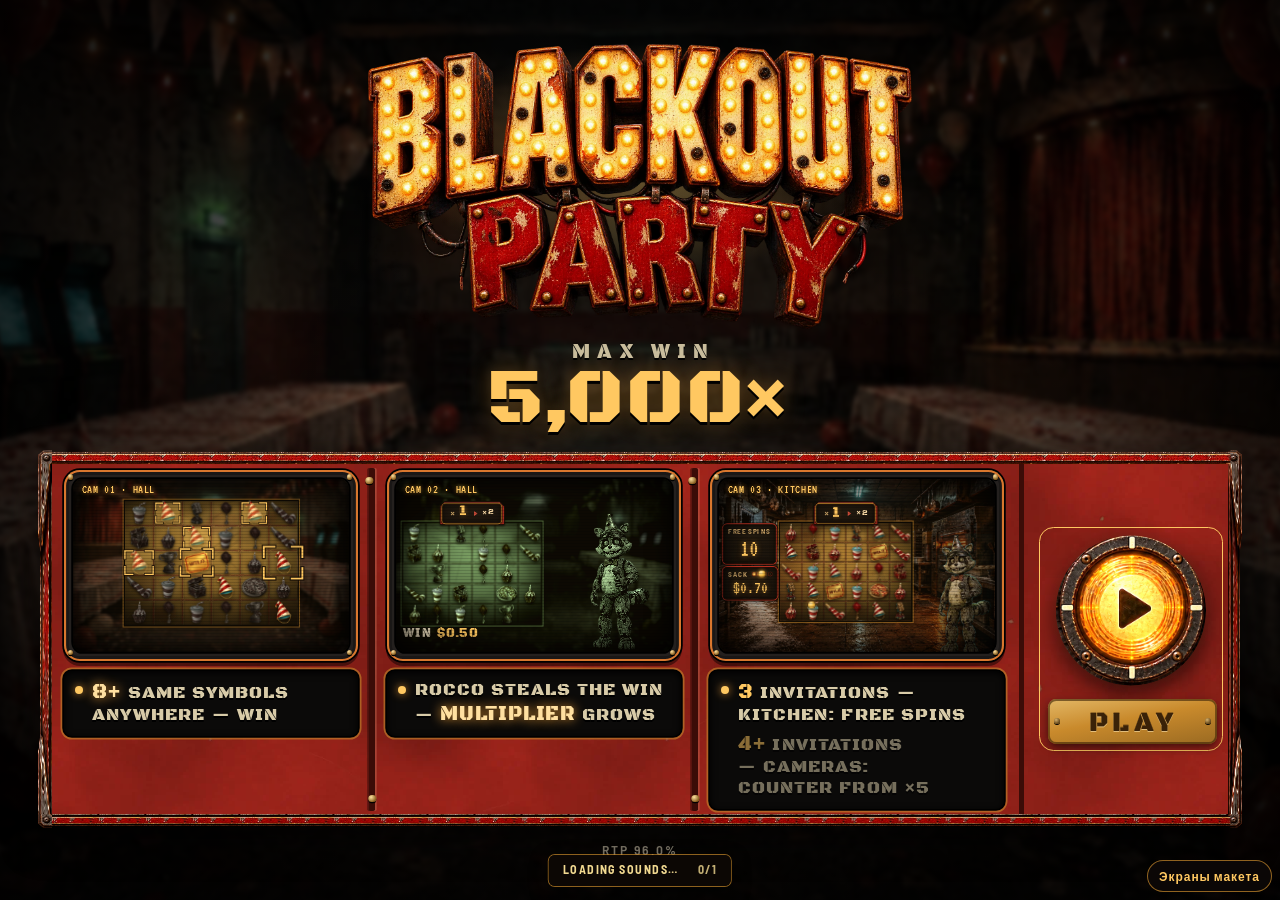
==== commit b12e83d2: "Обновление: окна в стиле FEATURES, Big Win без ламп с вариантами, монеты-жетоны из окошка WIN, REC б" ====
--- a/index.html
+++ b/index.html
@@ -3,7 +3,7 @@
 <meta name="viewport" content="width=device-width, initial-scale=1, viewport-fit=cover">
 <style>html,body{margin:0;height:100%}</style>
 <meta charset="utf-8">
-<script>(function(){var V=window.__BPV={"assets/audio/manifest-music.json":"cbb50baf","assets/audio/manifest-sfx.json":"9c9d6d06","assets/audio/music/bigwin-lounge-a.aac.mp4":"ab4923f8","assets/audio/music/bigwin-musicbox-a.aac.mp4":"8724e5cf","assets/audio/music/bigwin-musicbox-b.aac.mp4":"a3553640","assets/audio/music/bigwin-nightfunk-b.aac.mp4":"0f3c5422","assets/audio/music/bigwin-organ-a.aac.mp4":"3e207b2a","assets/audio/music/bigwin-synth-a.aac.mp4":"826f6648","assets/audio/music/bonus-arcade-1.aac.mp4":"b1fc65c7","assets/audio/music/bonus-disco-1.aac.mp4":"db5dbf26","assets/audio/music/bonus-drum-1.aac.mp4":"ce7000ab","assets/audio/music/bonus-funk-1.aac.mp4":"12b13df3","assets/audio/music/bonus-march-1.aac.mp4":"42994cf1","assets/audio/music/bonus-organ-1.aac.mp4":"29911f9e","assets/audio/music/bonus-surf-1.aac.mp4":"e164a0b0","assets/audio/music/bonus-swing-1.aac.mp4":"6206bcf7","assets/audio/music/cameras-hum-1.aac.mp4":"858bed3e","assets/audio/music/cameras-hum-2.aac.mp4":"979744b2","assets/audio/music/cameras-noir-1.aac.mp4":"dfe17070","assets/audio/music/cameras-noir-2.aac.mp4":"ad45d76e","assets/audio/music/cameras-piano-1.aac.mp4":"925fc606","assets/audio/music/cameras-pulse-1.aac.mp4":"9aa58cea","assets/audio/music/cameras-pulse-2.aac.mp4":"177181b8","assets/audio/music/cameras-sonar-1.aac.mp4":"68230d45","assets/audio/music/camlayer-crt-1.aac.mp4":"2e6f2505","assets/audio/music/camlayer-drone-1.aac.mp4":"8218dff6","assets/audio/music/camlayer-pulse-1.aac.mp4":"5550a44c","assets/audio/music/camlayer-tape-1.aac.mp4":"19286a1f","assets/audio/music/hall-ambient-1.aac.mp4":"cf57c136","assets/audio/music/hall-ambient-2.aac.mp4":"b7efd39f","assets/audio/music/hall-arcade-1.aac.mp4":"5c0e40da","assets/audio/music/hall-arcade-2.aac.mp4":"12be8374","assets/audio/music/hall-bossa-1.aac.mp4":"c6b819d8","assets/audio/music/hall-brushes-1.aac.mp4":"35886b2f","assets/audio/music/hall-carnival-1.aac.mp4":"c8fdca03","assets/audio/music/hall-carnival-2.aac.mp4":"7fb84f0b","assets/audio/music/hall-carousel-1.aac.mp4":"6b781e39","assets/audio/music/hall-carousel-2.aac.mp4":"6dcdef8a","assets/audio/music/hall-drift-1.aac.mp4":"e5091033","assets/audio/music/hall-hum-2.aac.mp4":"f41ea06f","assets/audio/music/hall-kalimba-1.aac.mp4":"4dca230c","assets/audio/music/hall-lounge-1.aac.mp4":"5444c38c","assets/audio/music/hall-lounge-2.aac.mp4":"2e20c635","assets/audio/music/hall-lullaby-1.aac.mp4":"8f9efcb8","assets/audio/music/hall-musicbox-1.aac.mp4":"90260402","assets/audio/music/hall-musicbox-2.aac.mp4":"a940918f","assets/audio/music/hall-padbells-1.aac.mp4":"34d99841","assets/audio/music/hall-padbells-2.aac.mp4":"884dfc53","assets/audio/music/hall-tape-2.aac.mp4":"bad13b27","assets/audio/music/hall-trattoria-1.aac.mp4":"d4593b78","assets/audio/music/hall-trattoria-2.aac.mp4":"5ae5039b","assets/audio/music/hall-vhs-1.aac.mp4":"0fa29e6e","assets/audio/music/hall-wall-1.aac.mp4":"47267da6","assets/audio/music/kitchen-arcade-1.aac.mp4":"3198c434","assets/audio/music/kitchen-arcade-2.aac.mp4":"e867d89f","assets/audio/music/kitchen-funk-1.aac.mp4":"e82aa778","assets/audio/music/kitchen-groove-1.aac.mp4":"8d1c84a1","assets/audio/music/kitchen-groove-2.aac.mp4":"6b4e97f9","assets/audio/music/kitchen-pizzicato-1.aac.mp4":"e68b3e27","assets/audio/music/kitchen-trattoria-1.aac.mp4":"6a830877","assets/audio/music/kitchen-trattoria-2.aac.mp4":"1b10f70c","assets/audio/music/maxwin-lounge-a.aac.mp4":"9ed2a5e9","assets/audio/music/maxwin-musicbox-a.aac.mp4":"b90e38f9","assets/audio/music/maxwin-nightfunk-b.aac.mp4":"9495a7b1","assets/audio/music/maxwin-organ-a.aac.mp4":"fa32699c","assets/audio/music/maxwin-organ-b.aac.mp4":"9323064d","assets/audio/music/maxwin-synth-a.aac.mp4":"a907e3c4","assets/audio/music/welcome-hall-1.aac.mp4":"76453c78","assets/audio/music/welcome-lounge-1.aac.mp4":"c69037e4","assets/audio/notes-sfx.json":"d1dd5c7b","assets/audio/sfx/amb-cameras-A1.aac.mp4":"00713ea9","assets/audio/sfx/amb-cameras-A1.ogg":"b33c1af2","assets/audio/sfx/amb-cameras-B1.aac.mp4":"af8da792","assets/audio/sfx/amb-cameras-B1.ogg":"bb39d389","assets/audio/sfx/amb-cameras-C1.aac.mp4":"6cd7f7a7","assets/audio/sfx/amb-cameras-C1.ogg":"26b8389e","assets/audio/sfx/amb-cameras-D1.aac.mp4":"467b7396","assets/audio/sfx/amb-cameras-D1.ogg":"a132b817","assets/audio/sfx/amb-cameras-E1.aac.mp4":"5b2a4e7c","assets/audio/sfx/amb-cameras-E1.ogg":"54ff397a","assets/audio/sfx/amb-cameras-F1.aac.mp4":"b990ed1a","assets/audio/sfx/amb-cameras-F1.ogg":"f6b875af","assets/audio/sfx/amb-hall-A1.aac.mp4":"86fab82e","assets/audio/sfx/amb-hall-A1.ogg":"48ce6431","assets/audio/sfx/amb-hall-B1.aac.mp4":"a6391c84","assets/audio/sfx/amb-hall-B1.ogg":"ebfe8ed5","assets/audio/sfx/amb-hall-C1.aac.mp4":"34af2dba","assets/audio/sfx/amb-hall-C1.ogg":"1322da99","assets/audio/sfx/amb-hall-D1.aac.mp4":"5605223e","assets/audio/sfx/amb-hall-D1.ogg":"82fa8f60","assets/audio/sfx/amb-hall-E1.aac.mp4":"29910032","assets/audio/sfx/amb-hall-E1.ogg":"0255d7ac","assets/audio/sfx/amb-hall-F1.aac.mp4":"7ec0cb87","assets/audio/sfx/amb-hall-F1.ogg":"eb1eef46","assets/audio/sfx/amb-kitchen-A1.aac.mp4":"82f55de2","assets/audio/sfx/amb-kitchen-A1.ogg":"1f542c6e","assets/audio/sfx/amb-kitchen-B1.aac.mp4":"d5dba807","assets/audio/sfx/amb-kitchen-B1.ogg":"76b18141","assets/audio/sfx/amb-kitchen-C1.aac.mp4":"13e901b1","assets/audio/sfx/amb-kitchen-C1.ogg":"2a728768","assets/audio/sfx/amb-kitchen-D1.aac.mp4":"16c4fd76","assets/audio/sfx/amb-kitchen-D1.ogg":"86ea8e92","assets/audio/sfx/amb-kitchen-E1.aac.mp4":"bdb24398","assets/audio/sfx/amb-kitchen-E1.ogg":"09a68300","assets/audio/sfx/amb-kitchen-F1.aac.mp4":"dca37089","assets/audio/sfx/amb-kitchen-F1.ogg":"c6734e9a","assets/audio/sfx/scatter-anticipation-A1.aac.mp4":"681decfd","assets/audio/sfx/scatter-anticipation-B1.aac.mp4":"4f8b6856","assets/audio/sfx/scatter-anticipation-C1.aac.mp4":"52ba52ef","assets/audio/sfx/scatter-anticipation-D1.aac.mp4":"2fd9415f","assets/audio/sfx/scatter-anticipation-E1.aac.mp4":"719ba997","assets/audio/sfx/scatter-anticipation-F1.aac.mp4":"4c76a220","assets/audio/sfxpack-A.aac.mp4":"c30a3095","assets/audio/sfxpack-A.ogg":"b0f0f9b3","assets/audio/sfxpack-B.aac.mp4":"277f2bea","assets/audio/sfxpack-B.ogg":"37b47909","assets/audio/sfxpack-C.aac.mp4":"b6f71e2d","assets/audio/sfxpack-C.ogg":"0981cdeb","assets/audio/sfxpack-D.aac.mp4":"e161b1bb","assets/audio/sfxpack-D.ogg":"8c751411","assets/audio/sfxpack-E.aac.mp4":"d6e4aa8e","assets/audio/sfxpack-E.ogg":"f16adce1","assets/audio/sfxpack-F.aac.mp4":"06702d4a","assets/audio/sfxpack-F.ogg":"9277b8f8","assets/bg-hall-landscape.webp":"db13a588","assets/bg-hall-portrait.webp":"47523805","assets/bg-kitchen-landscape.webp":"348a9fb4","assets/bg-kitchen-portrait.webp":"6fb02370","assets/bg-security-landscape.webp":"45584496","assets/bg-security-portrait.webp":"d97431fb","assets/camfeeds/corr-walk1.hevc.mp4":"ca97a337","assets/camfeeds/corr-walk1.webm":"1e6da7bd","assets/camfeeds/corr-walk2.hevc.mp4":"1126d85b","assets/camfeeds/corr-walk2.webm":"ff5b8b48","assets/camfeeds/hall-walk1.hevc.mp4":"e18875bc","assets/camfeeds/hall-walk1.webm":"14967335","assets/camfeeds/hall-walk2.hevc.mp4":"2f0c44c0","assets/camfeeds/hall-walk2.webm":"7d69ab72","assets/camfeeds/hall.webp":"60a615fe","assets/camfeeds/kitchen-walk1.hevc.mp4":"6f8084a5","assets/camfeeds/kitchen-walk1.webm":"9bf27727","assets/camfeeds/kitchen-walk2.hevc.mp4":"8081d9d3","assets/camfeeds/kitchen-walk2.webm":"56d451db","assets/camfeeds/kitchen.webp":"81b93c89","assets/cards/poster-cameras.webp":"6268f434","assets/cards/poster-double.webp":"e0a78e97","assets/cards/poster-hungry.webp":"80a0912c","assets/cards/poster-kitchen.webp":"eb44cdf1","assets/feat-machine.webp":"0009aaa7","assets/feat-strip.webp":"c3bec0e4","assets/fx/lamp.png":"5303922a","assets/fx/mon.json":"322dd7f3","assets/fx/mon0.png":"adc7ffc7","assets/fx/mon1.png":"c749236e","assets/fx/mon2.png":"a94b763c","assets/fx/mon3.png":"d7efdff2","assets/hud-frames/a-rv1.webp":"97006536","assets/hud-frames/a-rv2.webp":"ad672f03","assets/hud-frames/a.webp":"7ef515bd","assets/hud-frames/b-bolt1.webp":"36a7d012","assets/hud-frames/b-bolt2.webp":"925a9b13","assets/hud-frames/b.webp":"801da543","assets/hud-frames/c-scr1.webp":"ecc23845","assets/hud-frames/c-scr2.webp":"2a55c6c1","assets/hud-frames/c.webp":"aa3cbdc1","assets/hud-frames/d-brk-b.webp":"d6784f4d","assets/hud-frames/d-brk-m.webp":"61f63e44","assets/hud-frames/d-brk-t.webp":"bc35250b","assets/hud-frames/d-dark.webp":"92c49093","assets/hud-frames/d-ochre.webp":"221e41b9","assets/hud-frames/e.webp":"564b8b1c","assets/hud-frames/f-w1.webp":"0a837a6a","assets/hud-frames/f-w2.webp":"6c9e6597","assets/hud-frames/f-w3.webp":"356f9f5e","assets/hud-frames/f.webp":"a2350c8a","assets/ill-mode-cameras.webp":"590360ca","assets/ill-mode-kitchen.webp":"45c8e5c6","assets/plates-all/cork.webp":"0b93af76","assets/plates-all/ref-buy.webp":"8156be56","assets/plates-all/ref-m1.webp":"db86de91","assets/plates-note/paper.webp":"0b9b4844","assets/plates-note/tape-a.webp":"d905b746","assets/plates-note/tape-b.webp":"e22e64cc","assets/plates-note/tape-c.webp":"1f851545","assets/plates-redmetal/cabinet-mid.webp":"67bb4956","assets/plates-redmetal/cabinet.webp":"36179d14","assets/plates-redmetal/castiron-mid.webp":"b440f640","assets/plates-redmetal/castiron.webp":"f073d401","assets/plates-redmetal/enamel-mid.webp":"ad125c1f","assets/plates-redmetal/enamel.webp":"912b1cb3","assets/plates-redmetal/firebox-mid.webp":"afd1e72e","assets/plates-redmetal/firebox.webp":"a98c877a","assets/plates-redmetal/jukebox-mid.webp":"61eff875","assets/plates-redmetal/jukebox.webp":"76bea074","assets/plates-redmetal/marquee-mid.webp":"28186312","assets/plates-redmetal/marquee.webp":"b6f68da2","assets/plates-redmetal/riveted-mid.webp":"054bb816","assets/plates-redmetal/riveted.webp":"9c849e4e","assets/plates-redmetal/toolbox-mid.webp":"af24a92b","assets/plates-redmetal/toolbox.webp":"17e3c087","assets/plates-redmetal2/crate-mid.webp":"661b8279","assets/plates-redmetal2/crate.webp":"7c682dae","assets/plates-redmetal2/elevator-mid.webp":"f10bf95e","assets/plates-redmetal2/elevator.webp":"9cc57759","assets/plates-redmetal2/gaspump-mid.webp":"4ec28e71","assets/plates-redmetal2/gaspump.webp":"53b3992e","assets/plates-redmetal2/pinball-mid.webp":"e76fa577","assets/plates-redmetal2/pinball.webp":"db08e3fe","assets/plates-redmetal2/safe-mid.webp":"45a3b5c0","assets/plates-redmetal2/safe.webp":"7d07b4bf","assets/plates-redmetal2/slotcab-mid.webp":"fc9247a3","assets/plates-redmetal2/slotcab.webp":"1f41f3f7","assets/plates-redmetal2/ticket-mid.webp":"4bdcfcff","assets/plates-redmetal2/ticket.webp":"60f2758e","assets/plates-redmetal2/warning-mid.webp":"a09a7c51","assets/plates-redmetal2/warning.webp":"aa30d372","assets/plates2/enamel-cream.webp":"c8feb0dc","assets/plates2/hardboard.webp":"ed93f575","assets/plates2/paper-a.webp":"2e24fe06","assets/plates2/paper-b.webp":"636aec41","assets/plates2/rust.webp":"8f5a5d93","assets/plates2/scratch.webp":"7673a87d","assets/plates2/tape.webp":"730cc687","assets/plates2/wax.webp":"57e634ea","assets/plates2/wood-green.webp":"2a798639","assets/plates3/banner.webp":"5f902a17","assets/plates3/carnival.webp":"42e21e4c","assets/plates3/chalk.webp":"016d19ea","assets/plates3/crt.webp":"f233b57d","assets/plates3/curtain.webp":"4cbb4e00","assets/plates3/jukebox.webp":"7ebb586c","assets/plates3/pizzabox.webp":"de1e8cea","assets/plates3/prize.webp":"cd47dafb","assets/plates3/toolbox.webp":"c2e160ad","assets/rocco-A1-v2.webp":"7af58111","assets/rocco-A2.webp":"56730453","assets/rocco/A-rub.hevc.mp4":"b2242518","assets/rocco/A-rub.webm":"bd09cc97","assets/rocco/BW-cheer-dance.hevc.mp4":"52b626f6","assets/rocco/BW-cheer-dance.webm":"1d96dd76","assets/rocco/BW-cheer-in.hevc.mp4":"d61f95e2","assets/rocco/BW-cheer-in.webm":"6371f3bf","assets/rocco/BW-cheer-jump.hevc.mp4":"622e456b","assets/rocco/BW-cheer-jump.webm":"c306af72","assets/rocco/BW-cheer-out.hevc.mp4":"55868ce3","assets/rocco/BW-cheer-out.webm":"23e4e5ac","assets/rocco/BW-cheer-yes.hevc.mp4":"8987427d","assets/rocco/BW-cheer-yes.webm":"4921883f","assets/rocco/BW-cheer.hevc.mp4":"8d114acf","assets/rocco/BW-cheer.webm":"02eccef9","assets/rocco/BW-idle.hevc.mp4":"f95ffb23","assets/rocco/BW-idle.webm":"9a8c1a95","assets/rocco/BW-max.hevc.mp4":"41177a2b","assets/rocco/BW-max.webm":"da701145","assets/rocco/C-stare.mp4":"f7e04c16","assets/rocco/C-vanish.mp4":"0d586d96","assets/rocco/C-walk.mp4":"08a5fbb3","assets/rocco/H-belly.hevc.mp4":"38c0c818","assets/rocco/H-belly.webm":"0f463869","assets/rocco/H-bowdust.hevc.mp4":"4b16ef91","assets/rocco/H-bowdust.webm":"02513db9","assets/rocco/H-bowslide.hevc.mp4":"3a592deb","assets/rocco/H-bowslide.webm":"de036078","assets/rocco/H-bowtips.hevc.mp4":"394a8471","assets/rocco/H-bowtips.webm":"d8937970","assets/rocco/H-cheer3.hevc.mp4":"791f4ff4","assets/rocco/H-cheer3.webm":"cf958c79","assets/rocco/H-grab6.hevc.mp4":"777ee300","assets/rocco/H-grab6.webm":"dba8804f","assets/rocco/H-hat.hevc.mp4":"36c0a3cd","assets/rocco/H-hat.webm":"60a89f76","assets/rocco/H-idle.hevc.mp4":"f95ffb23","assets/rocco/H-idle.webm":"a4f8a8f0","assets/rocco/H-lean.hevc.mp4":"d48ae61f","assets/rocco/H-lean.webm":"fd157aa5","assets/rocco/H-lever.hevc.mp4":"d7dc5613","assets/rocco/H-lever.webm":"53cec004","assets/rocco/H-look.hevc.mp4":"2fdfbada","assets/rocco/H-look.webm":"7f90aeb7","assets/rocco/H-mic.hevc.mp4":"02b792d7","assets/rocco/H-mic.webm":"4b8f6a19","assets/rocco/H-punch5.hevc.mp4":"bc9d6f2f","assets/rocco/H-punch5.webm":"42bfc7e1","assets/rocco/H-rock.hevc.mp4":"6cfdc11a","assets/rocco/H-rock.webm":"f8e6039e","assets/rocco/H-swallow4.hevc.mp4":"63aa107f","assets/rocco/H-swallow4.mouth.json":"53f4732f","assets/rocco/H-swallow4.webm":"8002f9b9","assets/rocco/H-sway.hevc.mp4":"907b4fd6","assets/rocco/H-sway.webm":"54f5005d","assets/rocco/H-throw.hevc.mp4":"c4b1f23a","assets/rocco/H-throw.webm":"d524d054","assets/rocco/H-toss2.hevc.mp4":"e189b662","assets/rocco/H-toss2.webm":"3b808378","assets/rocco/H-wave.hevc.mp4":"c28e5075","assets/rocco/H-wave.webm":"8d9501ea","assets/rocco/I-glitch.hevc.mp4":"c22a9d4a","assets/rocco/I-glitch.webm":"d0c64fc0","assets/rocco/I-hat.hevc.mp4":"bd25955f","assets/rocco/I-hat.webm":"0a89fbbe","assets/rocco/I-look.hevc.mp4":"00ea854c","assets/rocco/I-look.webm":"5e84a8b2","assets/rocco/I-mic.hevc.mp4":"cc6d0bb6","assets/rocco/I-mic.webm":"6872885b","assets/rocco/I-sway.hevc.mp4":"b543eebf","assets/rocco/I-sway.webm":"cf673615","assets/rocco/I-wave.hevc.mp4":"80eed110","assets/rocco/I-wave.webm":"402c33f0","assets/rocco/K-cheer.hevc.mp4":"48ba24c6","assets/rocco/K-cheer.webm":"1f32f304","assets/rocco/K-dump.hevc.mp4":"b75739b3","assets/rocco/K-dump.webm":"321b0734","assets/rocco/KS-handoff.hevc.mp4":"72fbc2b0","assets/rocco/KS-handoff.webm":"4438b143","assets/rocco/KS-pawempty2.hevc.mp4":"e75d8638","assets/rocco/KS-pawempty2.webm":"00e93b8e","assets/rocco/KS-pawpour.hevc.mp4":"094d02a9","assets/rocco/KS-pawpour.webm":"dadb48fb","assets/rocco/KS-rub.hevc.mp4":"4eece393","assets/rocco/KS-rub.webm":"eb836109","assets/rocco/KS-sackroc.hevc.mp4":"4642ddac","assets/rocco/KS-sackroc.webm":"e5769cfd","assets/rocco/KS-sniff.hevc.mp4":"b193b039","assets/rocco/KS-sniff.webm":"8258a3aa","assets/rocco/L-column.hevc.mp4":"b7a69262","assets/rocco/L-column.webm":"fed61ba8","assets/rocco/L-idle.hevc.mp4":"5065ed64","assets/rocco/L-idle.webm":"7e4d37c8","assets/rocco/L-stare.hevc.mp4":"d063103c","assets/rocco/L-stare.webm":"a789e180","assets/rocco/P-giggle.hevc.mp4":"a4c8c6ed","assets/rocco/P-giggle.webm":"7fc416cf","assets/rocco/R-breaker.hevc.mp4":"4804f45a","assets/rocco/R-breaker.webm":"7b73298e","assets/rocco/R-grab.hevc.mp4":"b1a1c2f5","assets/rocco/R-grab.webm":"b7f66dca","assets/rocco/R-grab2.hevc.mp4":"a195c93a","assets/rocco/R-grab2.webm":"b5c5ed89","assets/rocco/R-punch.hevc.mp4":"77037c68","assets/rocco/R-punch.webm":"a40a2ca0","assets/rocco/R-slam.hevc.mp4":"9b1aa39f","assets/rocco/R-slam.webm":"ae9915f6","assets/rocco/R-throw.hevc.mp4":"371769d7","assets/rocco/R-throw.webm":"ceca0a70","assets/rocco/T-wake.hevc.mp4":"d8b90fde","assets/rocco/T-wake.webm":"c618a840","assets/rocco/W-clap.hevc.mp4":"72864b13","assets/rocco/W-clap.webm":"8edbd33b","assets/rocco/W-dance.hevc.mp4":"32e3a3da","assets/rocco/W-dance.webm":"94221d0e","assets/rocco/W-grab.hevc.mp4":"ceeae659","assets/rocco/W-grab.webm":"ba40c493","assets/rocco/W-grab2.hevc.mp4":"8bd9fdf7","assets/rocco/W-grab2.webm":"a15ab012","assets/rocco/W-huge.hevc.mp4":"a66c4758","assets/rocco/W-huge.webm":"7d15607a","assets/rocco/W-reach.hevc.mp4":"d5a393ee","assets/rocco/W-reach.webm":"4f1a6498","assets/rocco/cam-C0.webp":"7b3c5446","assets/rocco/cam-C1.webp":"bd0e6f81","assets/rocco/cam-C2.webp":"e8049a72","assets/rocco/cam-C3.webp":"110fdb2a","assets/rocco/paw.png":"8e83905b","assets/rocco/paw2-arm.webp":"7d0d42d9","assets/rocco/paw2-fingers.webp":"c3b68935","assets/rocco/paw2-palm.webp":"aa3c997d","assets/rocco/paw2.json":"23b1e837","assets/rocco/paw3-arm.webp":"24f285dc","assets/rocco/paw3-fingers.webp":"dc5061c5","assets/rocco/paw3-palm.webp":"3ac68c93","assets/rocco/paw3.json":"04abe3c8","assets/rocco/paw4-arm.webp":"16171b90","assets/rocco/paw4-fingers.webp":"3759e79a","assets/rocco/paw4-palm.webp":"acc259ed","assets/rocco/paw4.json":"a478a713","assets/rocco/paw5-arm.webp":"1721894d","assets/rocco/paw5-fingers.webp":"2d5e9a0f","assets/rocco/paw5-palm.webp":"51e1d5ed","assets/rocco/paw5.json":"83989cbe","assets/sym-camera-t1.webp":"06fe0000","assets/sym-camera-t2.webp":"a92d73ee","assets/sym-camera-t3.webp":"cf5ea65e","assets/sym-high-gift.webp":"48dc7003","assets/sym-high-mask.webp":"5fe88702","assets/sym-high-mic.webp":"3ea84967","assets/sym-high-pizza.webp":"9f351904","assets/sym-low-balloon.webp":"8311530e","assets/sym-low-cup.webp":"cf022fd6","assets/sym-low-cupcake.webp":"e9484ede","assets/sym-low-hat.webp":"72bad15f","assets/sym-low-horn.webp":"40e4fd24","assets/sym-rocco-monitor.webp":"befd73ae","assets/sym-scatter-invitation.webp":"2b66e00e","assets/sym-wild.webp":"1ec9fb11","assets/trans/curtain.webp":"4643574b","assets/trans/shutter.webp":"77e3a129","assets/ui/logo-base.webp":"94d97740","assets/ui/logo-y.webp":"0c179c32","assets/ui/logo.webp":"085b4520","assets/ui2/dlg-band.webp":"a8b6ed1e","assets/ui2/dlg-frame.webp":"ccd1fa04","assets/ui2/dlg-screw.svg":"3cc07b0a","assets/ui2/frame1.webp":"b08f78ed","assets/ui2/panel-frame.webp":"5e3ed38e","assets/ui2/pod1-auto.webp":"baedb196","assets/ui2/pod1-full.webp":"d0e1e5c7","assets/ui2/pod1-lr.webp":"4ac55cc1","assets/ui2/pod1-lrw.webp":"013ab28b","assets/ui2/pod1-menu.webp":"58408c11","assets/ui2/pod1-minus.webp":"4ec0b28a","assets/ui2/pod1-play-blank.webp":"8e499859","assets/ui2/pod1-play.webp":"f775aaa9","assets/ui2/pod1-plus.webp":"3bcab40d","assets/ui2/pod1-sound.webp":"3d26e7d5","assets/ui2/pod1-tile-clean.webp":"be317735","assets/ui2/pod1-tile.webp":"3dc41858","assets/ui2/pod1-win-balance.webp":"1edbe685","assets/ui2/pod1-win-bet.webp":"99df8154","assets/uikit/hud-m1-chips.webp":"f243623a","assets/uikit/hud-m1-grain.webp":"a92e4f72","assets/uikit/hud-m1-rust.webp":"7da0f75f","assets/uikit/hud-m1-wear.webp":"397f1991","assets/uikit/rocco-hall-still.webp":"e84841bf","assets/uikit/steel-gun.webp":"a3bcd854","assets/uikit/steel-red.webp":"e884f8e5","assets/uikit/wood-oxblood.webp":"8f4f1610","audio.js":"662cffaf","bigwin-fx.js":"95710797","bigwin-rocco.js":"457dd24b","bigwin-show.js":"f80e160c","bonus-ui.css":"ade63fcd","bonus-ui.js":"ef2f8617","buy-board.css":"cb3e9692","buy-board.js":"3d55f946","camfeeds.js":"6419486b","cams-rec.js":"70ab3a4a","collect.js":"b574bb61","dialogs-f-auto.js":"829c1fda","dialogs-f.js":"63ee8a8c","feature-cards.html":"f1c49045","field-table.js":"cee9d6c6","fonts/AlfaSlabOne-Regular.ttf":"08fb3e65","fonts/AllertaStencil-Regular.ttf":"18ed422b","fonts/BarlowSemiCondensed-Bold.ttf":"d6e7dfaa","fonts/BarlowSemiCondensed-SemiBold.ttf":"7f77e067","fonts/BigShouldersStencilDisplay-VF.ttf":"5dd4e537","fonts/BlackOpsOne-Regular.ttf":"a51bebbc","fonts/BowlbyOneSC-Regular.ttf":"ff81f3fd","fonts/Bungee-Regular.ttf":"985db0d5","fonts/BungeeInline-Regular.ttf":"0444b261","fonts/Goldman-Bold.ttf":"2c39d25f","fonts/Graduate-Regular.ttf":"300dc6f4","fonts/LuckiestGuy-Regular.ttf":"0bcd76d9","fonts/RussoOne-Regular.ttf":"c05ca5b6","fonts/Rye-Regular.ttf":"2dcafff1","fonts/SairaStencilOne-Regular.ttf":"65204b60","fonts/SpecialElite-Regular.ttf":"3aae0bad","fonts/SquadaOne-Regular.ttf":"5ea659ea","fonts/Staatliches-Regular.ttf":"fe3783e0","fonts/StardosStencil-Bold.ttf":"8a572bee","fonts/Teko-VF.ttf":"4b78b2e2","fonts/TitanOne-Regular.ttf":"ae17e555","fonts/VT323-Regular.ttf":"5b82551f","hl.js":"7e31ea70","hud-variants-anim.txt":"80cafd22","hud-variants.html":"e123dc83","index.html":"b0d45272","loadgate.js":"56874674","maxwin-text.html":"633057f8","maxwin-variants.html":"4f2bb80b","money.js":"d0321910","plates-all.html":"08c69ec5","plates-note.js":"4ad9a550","plates-redmetal.html":"bf6d8882","plates-variants.html":"f96e6783","plates-variants2.html":"c7edd2fe","play-plaques.html":"4b0c25ed","punchfx-blackout.js":"d4115df0","punchfx-glass.js":"0e8588cb","punchfx-ribbon.js":"ca1c287f","punchfx-scatter.js":"c5c45463","punchfx-shake.js":"703a52ef","punchhit.js":"800a26d9","rocco-alive.js":"e6f1cde2","rocco-flow.js":"63183843","rocco-neutral.js":"f9539bff","rocco-touch.js":"c6d3f46d","sack.js":"613eeb86","scene-trans.js":"804812af","sound-board.html":"abe1725e","test-panel.js":"d3ecd31f","transitions.html":"e80879e7","transitions2.html":"014fc759","transitions3.html":"465785ee","ui.js":"9332a46a","welcome-cams.js":"73a07dd9","welcome-desk.html":"41889b47","welcome.js":"94773ee8","winamt.css":"1d513c7f","winamt.js":"935cd802","wincel.js":"109be23a","winfx.js":"b2c35abd","wrap.html":"61ef94b4"},C={},B=document.baseURI.replace(/[?#].*$/,'').replace(/[^\/]*$/,'');
+<script>(function(){var V=window.__BPV={"assets/audio/manifest-music.json":"cbb50baf","assets/audio/manifest-sfx.json":"9c9d6d06","assets/audio/music/bigwin-lounge-a.aac.mp4":"ab4923f8","assets/audio/music/bigwin-musicbox-a.aac.mp4":"8724e5cf","assets/audio/music/bigwin-musicbox-b.aac.mp4":"a3553640","assets/audio/music/bigwin-nightfunk-b.aac.mp4":"0f3c5422","assets/audio/music/bigwin-organ-a.aac.mp4":"3e207b2a","assets/audio/music/bigwin-synth-a.aac.mp4":"826f6648","assets/audio/music/bonus-arcade-1.aac.mp4":"b1fc65c7","assets/audio/music/bonus-disco-1.aac.mp4":"db5dbf26","assets/audio/music/bonus-drum-1.aac.mp4":"ce7000ab","assets/audio/music/bonus-funk-1.aac.mp4":"12b13df3","assets/audio/music/bonus-march-1.aac.mp4":"42994cf1","assets/audio/music/bonus-organ-1.aac.mp4":"29911f9e","assets/audio/music/bonus-surf-1.aac.mp4":"e164a0b0","assets/audio/music/bonus-swing-1.aac.mp4":"6206bcf7","assets/audio/music/cameras-hum-1.aac.mp4":"858bed3e","assets/audio/music/cameras-hum-2.aac.mp4":"979744b2","assets/audio/music/cameras-noir-1.aac.mp4":"dfe17070","assets/audio/music/cameras-noir-2.aac.mp4":"ad45d76e","assets/audio/music/cameras-piano-1.aac.mp4":"925fc606","assets/audio/music/cameras-pulse-1.aac.mp4":"9aa58cea","assets/audio/music/cameras-pulse-2.aac.mp4":"177181b8","assets/audio/music/cameras-sonar-1.aac.mp4":"68230d45","assets/audio/music/camlayer-crt-1.aac.mp4":"2e6f2505","assets/audio/music/camlayer-drone-1.aac.mp4":"8218dff6","assets/audio/music/camlayer-pulse-1.aac.mp4":"5550a44c","assets/audio/music/camlayer-tape-1.aac.mp4":"19286a1f","assets/audio/music/hall-ambient-1.aac.mp4":"cf57c136","assets/audio/music/hall-ambient-2.aac.mp4":"b7efd39f","assets/audio/music/hall-arcade-1.aac.mp4":"5c0e40da","assets/audio/music/hall-arcade-2.aac.mp4":"12be8374","assets/audio/music/hall-bossa-1.aac.mp4":"c6b819d8","assets/audio/music/hall-brushes-1.aac.mp4":"35886b2f","assets/audio/music/hall-carnival-1.aac.mp4":"c8fdca03","assets/audio/music/hall-carnival-2.aac.mp4":"7fb84f0b","assets/audio/music/hall-carousel-1.aac.mp4":"6b781e39","assets/audio/music/hall-carousel-2.aac.mp4":"6dcdef8a","assets/audio/music/hall-drift-1.aac.mp4":"e5091033","assets/audio/music/hall-hum-2.aac.mp4":"f41ea06f","assets/audio/music/hall-kalimba-1.aac.mp4":"4dca230c","assets/audio/music/hall-lounge-1.aac.mp4":"5444c38c","assets/audio/music/hall-lounge-2.aac.mp4":"2e20c635","assets/audio/music/hall-lullaby-1.aac.mp4":"8f9efcb8","assets/audio/music/hall-musicbox-1.aac.mp4":"90260402","assets/audio/music/hall-musicbox-2.aac.mp4":"a940918f","assets/audio/music/hall-padbells-1.aac.mp4":"34d99841","assets/audio/music/hall-padbells-2.aac.mp4":"884dfc53","assets/audio/music/hall-tape-2.aac.mp4":"bad13b27","assets/audio/music/hall-trattoria-1.aac.mp4":"d4593b78","assets/audio/music/hall-trattoria-2.aac.mp4":"5ae5039b","assets/audio/music/hall-vhs-1.aac.mp4":"0fa29e6e","assets/audio/music/hall-wall-1.aac.mp4":"47267da6","assets/audio/music/kitchen-arcade-1.aac.mp4":"3198c434","assets/audio/music/kitchen-arcade-2.aac.mp4":"e867d89f","assets/audio/music/kitchen-funk-1.aac.mp4":"e82aa778","assets/audio/music/kitchen-groove-1.aac.mp4":"8d1c84a1","assets/audio/music/kitchen-groove-2.aac.mp4":"6b4e97f9","assets/audio/music/kitchen-pizzicato-1.aac.mp4":"e68b3e27","assets/audio/music/kitchen-trattoria-1.aac.mp4":"6a830877","assets/audio/music/kitchen-trattoria-2.aac.mp4":"1b10f70c","assets/audio/music/maxwin-lounge-a.aac.mp4":"9ed2a5e9","assets/audio/music/maxwin-musicbox-a.aac.mp4":"b90e38f9","assets/audio/music/maxwin-nightfunk-b.aac.mp4":"9495a7b1","assets/audio/music/maxwin-organ-a.aac.mp4":"fa32699c","assets/audio/music/maxwin-organ-b.aac.mp4":"9323064d","assets/audio/music/maxwin-synth-a.aac.mp4":"a907e3c4","assets/audio/music/welcome-hall-1.aac.mp4":"76453c78","assets/audio/music/welcome-lounge-1.aac.mp4":"c69037e4","assets/audio/notes-sfx.json":"d1dd5c7b","assets/audio/sfx/amb-cameras-A1.aac.mp4":"00713ea9","assets/audio/sfx/amb-cameras-A1.ogg":"f6b4d6f9","assets/audio/sfx/amb-cameras-B1.aac.mp4":"af8da792","assets/audio/sfx/amb-cameras-B1.ogg":"7ca9132e","assets/audio/sfx/amb-cameras-C1.aac.mp4":"6cd7f7a7","assets/audio/sfx/amb-cameras-C1.ogg":"cda48aa8","assets/audio/sfx/amb-cameras-D1.aac.mp4":"467b7396","assets/audio/sfx/amb-cameras-D1.ogg":"08e142f0","assets/audio/sfx/amb-cameras-E1.aac.mp4":"5b2a4e7c","assets/audio/sfx/amb-cameras-E1.ogg":"cce9377f","assets/audio/sfx/amb-cameras-F1.aac.mp4":"b990ed1a","assets/audio/sfx/amb-cameras-F1.ogg":"ee8f7d85","assets/audio/sfx/amb-hall-A1.aac.mp4":"86fab82e","assets/audio/sfx/amb-hall-A1.ogg":"00d4f0e4","assets/audio/sfx/amb-hall-B1.aac.mp4":"a6391c84","assets/audio/sfx/amb-hall-B1.ogg":"9d6b4228","assets/audio/sfx/amb-hall-C1.aac.mp4":"34af2dba","assets/audio/sfx/amb-hall-C1.ogg":"f4a846b2","assets/audio/sfx/amb-hall-D1.aac.mp4":"5605223e","assets/audio/sfx/amb-hall-D1.ogg":"be4777a0","assets/audio/sfx/amb-hall-E1.aac.mp4":"29910032","assets/audio/sfx/amb-hall-E1.ogg":"5dc432b0","assets/audio/sfx/amb-hall-F1.aac.mp4":"7ec0cb87","assets/audio/sfx/amb-hall-F1.ogg":"5ed46674","assets/audio/sfx/amb-kitchen-A1.aac.mp4":"82f55de2","assets/audio/sfx/amb-kitchen-A1.ogg":"0c6a85f3","assets/audio/sfx/amb-kitchen-B1.aac.mp4":"d5dba807","assets/audio/sfx/amb-kitchen-B1.ogg":"de3947a2","assets/audio/sfx/amb-kitchen-C1.aac.mp4":"13e901b1","assets/audio/sfx/amb-kitchen-C1.ogg":"aa3aa92a","assets/audio/sfx/amb-kitchen-D1.aac.mp4":"16c4fd76","assets/audio/sfx/amb-kitchen-D1.ogg":"f5c69d04","assets/audio/sfx/amb-kitchen-E1.aac.mp4":"bdb24398","assets/audio/sfx/amb-kitchen-E1.ogg":"d33995df","assets/audio/sfx/amb-kitchen-F1.aac.mp4":"dca37089","assets/audio/sfx/amb-kitchen-F1.ogg":"5068a291","assets/audio/sfx/scatter-anticipation-A1.aac.mp4":"681decfd","assets/audio/sfx/scatter-anticipation-B1.aac.mp4":"4f8b6856","assets/audio/sfx/scatter-anticipation-C1.aac.mp4":"52ba52ef","assets/audio/sfx/scatter-anticipation-D1.aac.mp4":"2fd9415f","assets/audio/sfx/scatter-anticipation-E1.aac.mp4":"719ba997","assets/audio/sfx/scatter-anticipation-F1.aac.mp4":"4c76a220","assets/audio/sfxpack-A.aac.mp4":"c30a3095","assets/audio/sfxpack-A.ogg":"192b1384","assets/audio/sfxpack-B.aac.mp4":"277f2bea","assets/audio/sfxpack-B.ogg":"b015d173","assets/audio/sfxpack-C.aac.mp4":"b6f71e2d","assets/audio/sfxpack-C.ogg":"92315ec3","assets/audio/sfxpack-D.aac.mp4":"e161b1bb","assets/audio/sfxpack-D.ogg":"b6928ccb","assets/audio/sfxpack-E.aac.mp4":"d6e4aa8e","assets/audio/sfxpack-E.ogg":"c6933ca2","assets/audio/sfxpack-F.aac.mp4":"06702d4a","assets/audio/sfxpack-F.ogg":"4f2d9658","assets/bg-hall-landscape.webp":"db13a588","assets/bg-hall-portrait.webp":"47523805","assets/bg-kitchen-landscape.webp":"348a9fb4","assets/bg-kitchen-portrait.webp":"6fb02370","assets/bg-security-landscape.webp":"45584496","assets/bg-security-portrait.webp":"d97431fb","assets/camfeeds/corr-walk1.hevc.mp4":"ca97a337","assets/camfeeds/corr-walk1.webm":"1e6da7bd","assets/camfeeds/corr-walk2.hevc.mp4":"1126d85b","assets/camfeeds/corr-walk2.webm":"ff5b8b48","assets/camfeeds/hall-walk1.hevc.mp4":"e18875bc","assets/camfeeds/hall-walk1.webm":"14967335","assets/camfeeds/hall-walk2.hevc.mp4":"2f0c44c0","assets/camfeeds/hall-walk2.webm":"7d69ab72","assets/camfeeds/hall.webp":"60a615fe","assets/camfeeds/kitchen-walk1.hevc.mp4":"6f8084a5","assets/camfeeds/kitchen-walk1.webm":"9bf27727","assets/camfeeds/kitchen-walk2.hevc.mp4":"8081d9d3","assets/camfeeds/kitchen-walk2.webm":"56d451db","assets/camfeeds/kitchen.webp":"81b93c89","assets/cards/poster-cameras.webp":"6268f434","assets/cards/poster-double.webp":"e0a78e97","assets/cards/poster-hungry.webp":"80a0912c","assets/cards/poster-kitchen.webp":"eb44cdf1","assets/feat-machine.webp":"0009aaa7","assets/feat-strip.webp":"c3bec0e4","assets/fx/lamp.png":"5303922a","assets/fx/mon.json":"322dd7f3","assets/fx/mon0.png":"adc7ffc7","assets/fx/mon1.png":"c749236e","assets/fx/mon2.png":"a94b763c","assets/fx/mon3.png":"d7efdff2","assets/hud-frames/a-rv1.webp":"97006536","assets/hud-frames/a-rv2.webp":"ad672f03","assets/hud-frames/a.webp":"7ef515bd","assets/hud-frames/b-bolt1.webp":"36a7d012","assets/hud-frames/b-bolt2.webp":"925a9b13","assets/hud-frames/b.webp":"801da543","assets/hud-frames/c-scr1.webp":"ecc23845","assets/hud-frames/c-scr2.webp":"2a55c6c1","assets/hud-frames/c.webp":"aa3cbdc1","assets/hud-frames/d-brk-b.webp":"d6784f4d","assets/hud-frames/d-brk-m.webp":"61f63e44","assets/hud-frames/d-brk-t.webp":"bc35250b","assets/hud-frames/d-dark.webp":"92c49093","assets/hud-frames/d-ochre.webp":"221e41b9","assets/hud-frames/e.webp":"564b8b1c","assets/hud-frames/f-w1.webp":"0a837a6a","assets/hud-frames/f-w2.webp":"6c9e6597","assets/hud-frames/f-w3.webp":"356f9f5e","assets/hud-frames/f.webp":"a2350c8a","assets/ill-mode-cameras.webp":"590360ca","assets/ill-mode-kitchen.webp":"45c8e5c6","assets/plates-all/cork.webp":"0b93af76","assets/plates-all/ref-buy.webp":"8156be56","assets/plates-all/ref-m1.webp":"db86de91","assets/plates-note/paper.webp":"0b9b4844","assets/plates-note/tape-a.webp":"d905b746","assets/plates-note/tape-b.webp":"e22e64cc","assets/plates-note/tape-c.webp":"1f851545","assets/plates-redmetal/cabinet-mid.webp":"67bb4956","assets/plates-redmetal/cabinet.webp":"36179d14","assets/plates-redmetal/castiron-mid.webp":"b440f640","assets/plates-redmetal/castiron.webp":"f073d401","assets/plates-redmetal/enamel-mid.webp":"ad125c1f","assets/plates-redmetal/enamel.webp":"912b1cb3","assets/plates-redmetal/firebox-mid.webp":"afd1e72e","assets/plates-redmetal/firebox.webp":"a98c877a","assets/plates-redmetal/jukebox-mid.webp":"61eff875","assets/plates-redmetal/jukebox.webp":"76bea074","assets/plates-redmetal/marquee-mid.webp":"28186312","assets/plates-redmetal/marquee.webp":"b6f68da2","assets/plates-redmetal/riveted-mid.webp":"054bb816","assets/plates-redmetal/riveted.webp":"9c849e4e","assets/plates-redmetal/toolbox-mid.webp":"af24a92b","assets/plates-redmetal/toolbox.webp":"17e3c087","assets/plates-redmetal2/crate-mid.webp":"661b8279","assets/plates-redmetal2/crate.webp":"7c682dae","assets/plates-redmetal2/elevator-mid.webp":"f10bf95e","assets/plates-redmetal2/elevator.webp":"9cc57759","assets/plates-redmetal2/gaspump-mid.webp":"4ec28e71","assets/plates-redmetal2/gaspump.webp":"53b3992e","assets/plates-redmetal2/pinball-mid.webp":"e76fa577","assets/plates-redmetal2/pinball.webp":"db08e3fe","assets/plates-redmetal2/safe-mid.webp":"45a3b5c0","assets/plates-redmetal2/safe.webp":"7d07b4bf","assets/plates-redmetal2/slotcab-mid.webp":"fc9247a3","assets/plates-redmetal2/slotcab.webp":"1f41f3f7","assets/plates-redmetal2/ticket-mid.webp":"4bdcfcff","assets/plates-redmetal2/ticket.webp":"60f2758e","assets/plates-redmetal2/warning-mid.webp":"a09a7c51","assets/plates-redmetal2/warning.webp":"aa30d372","assets/plates2/enamel-cream.webp":"c8feb0dc","assets/plates2/hardboard.webp":"ed93f575","assets/plates2/paper-a.webp":"2e24fe06","assets/plates2/paper-b.webp":"636aec41","assets/plates2/rust.webp":"8f5a5d93","assets/plates2/scratch.webp":"7673a87d","assets/plates2/tape.webp":"730cc687","assets/plates2/wax.webp":"57e634ea","assets/plates2/wood-green.webp":"2a798639","assets/plates3/banner.webp":"5f902a17","assets/plates3/carnival.webp":"42e21e4c","assets/plates3/chalk.webp":"016d19ea","assets/plates3/crt.webp":"f233b57d","assets/plates3/curtain.webp":"4cbb4e00","assets/plates3/jukebox.webp":"7ebb586c","assets/plates3/pizzabox.webp":"de1e8cea","assets/plates3/prize.webp":"cd47dafb","assets/plates3/toolbox.webp":"c2e160ad","assets/rocco-A1-v2.webp":"7af58111","assets/rocco-A2.webp":"56730453","assets/rocco/A-rub.hevc.mp4":"b2242518","assets/rocco/A-rub.webm":"bd09cc97","assets/rocco/BW-cheer-dance.hevc.mp4":"52b626f6","assets/rocco/BW-cheer-dance.webm":"1d96dd76","assets/rocco/BW-cheer-in.hevc.mp4":"d61f95e2","assets/rocco/BW-cheer-in.webm":"6371f3bf","assets/rocco/BW-cheer-jump.hevc.mp4":"5c9852a0","assets/rocco/BW-cheer-jump.webm":"22d9e5a4","assets/rocco/BW-cheer-out.hevc.mp4":"55868ce3","assets/rocco/BW-cheer-out.webm":"23e4e5ac","assets/rocco/BW-cheer-yes.hevc.mp4":"8987427d","assets/rocco/BW-cheer-yes.webm":"4921883f","assets/rocco/BW-cheer.hevc.mp4":"8d114acf","assets/rocco/BW-cheer.webm":"02eccef9","assets/rocco/BW-idle.hevc.mp4":"f95ffb23","assets/rocco/BW-idle.webm":"9a8c1a95","assets/rocco/BW-max.hevc.mp4":"41177a2b","assets/rocco/BW-max.webm":"da701145","assets/rocco/C-stare.mp4":"f7e04c16","assets/rocco/C-vanish.mp4":"0d586d96","assets/rocco/C-walk.mp4":"08a5fbb3","assets/rocco/H-belly.hevc.mp4":"38c0c818","assets/rocco/H-belly.webm":"0f463869","assets/rocco/H-bowdust.hevc.mp4":"4b16ef91","assets/rocco/H-bowdust.webm":"02513db9","assets/rocco/H-bowslide.hevc.mp4":"3a592deb","assets/rocco/H-bowslide.webm":"de036078","assets/rocco/H-bowtips.hevc.mp4":"394a8471","assets/rocco/H-bowtips.webm":"d8937970","assets/rocco/H-cheer3.hevc.mp4":"791f4ff4","assets/rocco/H-cheer3.webm":"cf958c79","assets/rocco/H-grab6.hevc.mp4":"777ee300","assets/rocco/H-grab6.webm":"dba8804f","assets/rocco/H-hat.hevc.mp4":"36c0a3cd","assets/rocco/H-hat.webm":"60a89f76","assets/rocco/H-idle.hevc.mp4":"f95ffb23","assets/rocco/H-idle.webm":"a4f8a8f0","assets/rocco/H-lean.hevc.mp4":"d48ae61f","assets/rocco/H-lean.webm":"fd157aa5","assets/rocco/H-lever.hevc.mp4":"d7dc5613","assets/rocco/H-lever.webm":"53cec004","assets/rocco/H-look.hevc.mp4":"2fdfbada","assets/rocco/H-look.webm":"7f90aeb7","assets/rocco/H-mic.hevc.mp4":"02b792d7","assets/rocco/H-mic.webm":"4b8f6a19","assets/rocco/H-punch5.hevc.mp4":"bc9d6f2f","assets/rocco/H-punch5.webm":"42bfc7e1","assets/rocco/H-rock.hevc.mp4":"6cfdc11a","assets/rocco/H-rock.webm":"f8e6039e","assets/rocco/H-swallow4.hevc.mp4":"63aa107f","assets/rocco/H-swallow4.mouth.json":"53f4732f","assets/rocco/H-swallow4.webm":"8002f9b9","assets/rocco/H-sway.hevc.mp4":"907b4fd6","assets/rocco/H-sway.webm":"54f5005d","assets/rocco/H-throw.hevc.mp4":"c4b1f23a","assets/rocco/H-throw.webm":"d524d054","assets/rocco/H-toss2.hevc.mp4":"e189b662","assets/rocco/H-toss2.webm":"3b808378","assets/rocco/H-wave.hevc.mp4":"c28e5075","assets/rocco/H-wave.webm":"8d9501ea","assets/rocco/I-glitch.hevc.mp4":"c22a9d4a","assets/rocco/I-glitch.webm":"d0c64fc0","assets/rocco/I-hat.hevc.mp4":"bd25955f","assets/rocco/I-hat.webm":"0a89fbbe","assets/rocco/I-look.hevc.mp4":"00ea854c","assets/rocco/I-look.webm":"5e84a8b2","assets/rocco/I-mic.hevc.mp4":"cc6d0bb6","assets/rocco/I-mic.webm":"6872885b","assets/rocco/I-sway.hevc.mp4":"b543eebf","assets/rocco/I-sway.webm":"cf673615","assets/rocco/I-wave.hevc.mp4":"80eed110","assets/rocco/I-wave.webm":"402c33f0","assets/rocco/K-cheer.hevc.mp4":"48ba24c6","assets/rocco/K-cheer.webm":"1f32f304","assets/rocco/K-dump.hevc.mp4":"b75739b3","assets/rocco/K-dump.webm":"321b0734","assets/rocco/KS-handoff.hevc.mp4":"72fbc2b0","assets/rocco/KS-handoff.webm":"4438b143","assets/rocco/KS-pawempty2.hevc.mp4":"e75d8638","assets/rocco/KS-pawempty2.webm":"00e93b8e","assets/rocco/KS-pawpour.hevc.mp4":"094d02a9","assets/rocco/KS-pawpour.webm":"dadb48fb","assets/rocco/KS-rub.hevc.mp4":"4eece393","assets/rocco/KS-rub.webm":"eb836109","assets/rocco/KS-sackroc.hevc.mp4":"4642ddac","assets/rocco/KS-sackroc.webm":"e5769cfd","assets/rocco/KS-sniff.hevc.mp4":"b193b039","assets/rocco/KS-sniff.webm":"8258a3aa","assets/rocco/L-column.hevc.mp4":"b7a69262","assets/rocco/L-column.webm":"fed61ba8","assets/rocco/L-idle.hevc.mp4":"5065ed64","assets/rocco/L-idle.webm":"7e4d37c8","assets/rocco/L-stare.hevc.mp4":"d063103c","assets/rocco/L-stare.webm":"a789e180","assets/rocco/P-giggle.hevc.mp4":"a4c8c6ed","assets/rocco/P-giggle.webm":"7fc416cf","assets/rocco/R-breaker.hevc.mp4":"4804f45a","assets/rocco/R-breaker.webm":"7b73298e","assets/rocco/R-grab.hevc.mp4":"b1a1c2f5","assets/rocco/R-grab.webm":"b7f66dca","assets/rocco/R-grab2.hevc.mp4":"a195c93a","assets/rocco/R-grab2.webm":"b5c5ed89","assets/rocco/R-punch.hevc.mp4":"77037c68","assets/rocco/R-punch.webm":"a40a2ca0","assets/rocco/R-slam.hevc.mp4":"9b1aa39f","assets/rocco/R-slam.webm":"ae9915f6","assets/rocco/R-throw.hevc.mp4":"371769d7","assets/rocco/R-throw.webm":"ceca0a70","assets/rocco/T-wake.hevc.mp4":"d8b90fde","assets/rocco/T-wake.webm":"c618a840","assets/rocco/W-clap.hevc.mp4":"72864b13","assets/rocco/W-clap.webm":"8edbd33b","assets/rocco/W-dance.hevc.mp4":"32e3a3da","assets/rocco/W-dance.webm":"94221d0e","assets/rocco/W-grab.hevc.mp4":"ceeae659","assets/rocco/W-grab.webm":"ba40c493","assets/rocco/W-grab2.hevc.mp4":"8bd9fdf7","assets/rocco/W-grab2.webm":"a15ab012","assets/rocco/W-huge.hevc.mp4":"a66c4758","assets/rocco/W-huge.webm":"7d15607a","assets/rocco/W-reach.hevc.mp4":"d5a393ee","assets/rocco/W-reach.webm":"4f1a6498","assets/rocco/cam-C0.webp":"7b3c5446","assets/rocco/cam-C1.webp":"bd0e6f81","assets/rocco/cam-C2.webp":"e8049a72","assets/rocco/cam-C3.webp":"110fdb2a","assets/rocco/paw.png":"8e83905b","assets/rocco/paw2-arm.webp":"7d0d42d9","assets/rocco/paw2-fingers.webp":"c3b68935","assets/rocco/paw2-palm.webp":"aa3c997d","assets/rocco/paw2.json":"23b1e837","assets/rocco/paw3-arm.webp":"24f285dc","assets/rocco/paw3-fingers.webp":"dc5061c5","assets/rocco/paw3-palm.webp":"3ac68c93","assets/rocco/paw3.json":"04abe3c8","assets/rocco/paw4-arm.webp":"16171b90","assets/rocco/paw4-fingers.webp":"3759e79a","assets/rocco/paw4-palm.webp":"acc259ed","assets/rocco/paw4.json":"a478a713","assets/rocco/paw5-arm.webp":"1721894d","assets/rocco/paw5-fingers.webp":"2d5e9a0f","assets/rocco/paw5-palm.webp":"51e1d5ed","assets/rocco/paw5.json":"83989cbe","assets/sym-camera-t1.webp":"06fe0000","assets/sym-camera-t2.webp":"a92d73ee","assets/sym-camera-t3.webp":"cf5ea65e","assets/sym-high-gift.webp":"48dc7003","assets/sym-high-mask.webp":"5fe88702","assets/sym-high-mic.webp":"3ea84967","assets/sym-high-pizza.webp":"9f351904","assets/sym-low-balloon.webp":"8311530e","assets/sym-low-cup.webp":"cf022fd6","assets/sym-low-cupcake.webp":"e9484ede","assets/sym-low-hat.webp":"72bad15f","assets/sym-low-horn.webp":"40e4fd24","assets/sym-rocco-monitor.webp":"befd73ae","assets/sym-scatter-invitation.webp":"2b66e00e","assets/sym-wild.webp":"1ec9fb11","assets/trans/curtain.webp":"4643574b","assets/trans/shutter.webp":"77e3a129","assets/ui/logo-base.webp":"94d97740","assets/ui/logo-y.webp":"0c179c32","assets/ui/logo.webp":"085b4520","assets/ui2/dlg-band.webp":"a8b6ed1e","assets/ui2/dlg-frame.webp":"ccd1fa04","assets/ui2/dlg-screw.svg":"3cc07b0a","assets/ui2/frame1.webp":"b08f78ed","assets/ui2/panel-frame.webp":"5e3ed38e","assets/ui2/pod1-auto.webp":"baedb196","assets/ui2/pod1-full.webp":"d0e1e5c7","assets/ui2/pod1-lr.webp":"4ac55cc1","assets/ui2/pod1-lrw.webp":"013ab28b","assets/ui2/pod1-menu.webp":"58408c11","assets/ui2/pod1-minus.webp":"4ec0b28a","assets/ui2/pod1-play-blank.webp":"8e499859","assets/ui2/pod1-play.webp":"f775aaa9","assets/ui2/pod1-plus.webp":"3bcab40d","assets/ui2/pod1-sound.webp":"3d26e7d5","assets/ui2/pod1-tile-clean.webp":"be317735","assets/ui2/pod1-tile.webp":"3dc41858","assets/ui2/pod1-win-balance.webp":"1edbe685","assets/ui2/pod1-win-bet.webp":"99df8154","assets/uikit/hud-m1-chips.webp":"f243623a","assets/uikit/hud-m1-grain.webp":"a92e4f72","assets/uikit/hud-m1-rust.webp":"7da0f75f","assets/uikit/hud-m1-wear.webp":"397f1991","assets/uikit/rocco-hall-still.webp":"e84841bf","assets/uikit/steel-gun.webp":"a3bcd854","assets/uikit/steel-red.webp":"e884f8e5","assets/uikit/wood-oxblood.webp":"8f4f1610","audio.js":"90492b31","bigwin-fx.js":"95710797","bigwin-rocco.js":"b7974832","bigwin-show.js":"c9b07305","bonus-ui.css":"ade63fcd","bonus-ui.js":"ef2f8617","buy-board.css":"cb3e9692","buy-board.js":"0f750514","camfeeds.js":"48860ff3","cams-rec.js":"b1f85420","collect.js":"b574bb61","dialogs-f-auto.js":"829c1fda","dialogs-f.js":"4aaa1075","feature-cards.html":"f1c49045","field-table.js":"cee9d6c6","fonts/AlfaSlabOne-Regular.ttf":"08fb3e65","fonts/AllertaStencil-Regular.ttf":"18ed422b","fonts/BarlowSemiCondensed-Bold.ttf":"d6e7dfaa","fonts/BarlowSemiCondensed-SemiBold.ttf":"7f77e067","fonts/BigShouldersStencilDisplay-VF.ttf":"5dd4e537","fonts/BlackOpsOne-Regular.ttf":"a51bebbc","fonts/BowlbyOneSC-Regular.ttf":"ff81f3fd","fonts/Bungee-Regular.ttf":"985db0d5","fonts/BungeeInline-Regular.ttf":"0444b261","fonts/Goldman-Bold.ttf":"2c39d25f","fonts/Graduate-Regular.ttf":"300dc6f4","fonts/LuckiestGuy-Regular.ttf":"0bcd76d9","fonts/RussoOne-Regular.ttf":"c05ca5b6","fonts/Rye-Regular.ttf":"2dcafff1","fonts/SairaStencilOne-Regular.ttf":"65204b60","fonts/SpecialElite-Regular.ttf":"3aae0bad","fonts/SquadaOne-Regular.ttf":"5ea659ea","fonts/Staatliches-Regular.ttf":"fe3783e0","fonts/StardosStencil-Bold.ttf":"8a572bee","fonts/Teko-VF.ttf":"4b78b2e2","fonts/TitanOne-Regular.ttf":"ae17e555","fonts/VT323-Regular.ttf":"5b82551f","hl.js":"7e31ea70","hud-variants-anim.txt":"80cafd22","hud-variants.html":"e123dc83","index.html":"52316320","loadgate.js":"56874674","maxwin-text.html":"633057f8","maxwin-variants.html":"4f2bb80b","money.js":"d0321910","plates-all.html":"08c69ec5","plates-note.js":"57ae7235","plates-redmetal.html":"bf6d8882","plates-variants.html":"f96e6783","plates-variants2.html":"c7edd2fe","play-plaques.html":"4b0c25ed","punchfx-blackout.js":"d4115df0","punchfx-glass.js":"0e8588cb","punchfx-ribbon.js":"ca1c287f","punchfx-scatter.js":"c5c45463","punchfx-shake.js":"703a52ef","punchhit.js":"800a26d9","rocco-alive.js":"e6f1cde2","rocco-flow.js":"63183843","rocco-neutral.js":"28ad240e","rocco-touch.js":"c6d3f46d","sack.js":"4f25bc51","scene-trans.js":"804812af","sound-board.html":"abe1725e","test-panel.js":"990394e4","transitions.html":"e80879e7","transitions2.html":"014fc759","transitions3.html":"465785ee","ui.js":"8d904ee7","welcome-cams.js":"e617396d","welcome-desk.html":"41889b47","welcome.js":"cfb58a39","winamt.css":"1d513c7f","winamt.js":"935cd802","wincel.js":"9b6bb7f9","winfx.js":"b2c35abd","wrap.html":"a27c85fd"},C={},B=document.baseURI.replace(/[?#].*$/,'').replace(/[^\/]*$/,'');
 function fu(u){if(typeof u!=='string'||!u||/^(#|blob:|data:|javascript:|about:)/i.test(u))return u;var c=C[u];if(c!==undefined)return c;var r=u;try{var h=u.indexOf('#'),a=h<0?u:u.slice(0,h),x=new URL(a,document.baseURI).href;
 if(x.indexOf(B)===0&&!/[?&]bpv=/.test(a)){var k=x.slice(B.length).replace(/[?#].*$/,'');try{k=decodeURIComponent(k)}catch(e){}if(V[k])r=a+(a.indexOf('?')<0?'?':'&')+'bpv='+V[k]+(h<0?'':u.slice(h))}}catch(e){}return C[u]=r}
 var RX=/(^|[^\w.%+-])((?:assets|fonts)\/[\w.\/%+-]+)(?![\w.\/%+-]|\?bpv)/g;
@@ -127,12 +127,12 @@
  update();
 })();
 </script>
-<script src="plates-note.js?bpv=4ad9a550" charset="utf-8"></script> <!-- вид плашек «Записка на плите»: ставит <html data-plates>, раньше всех стилей -->
+<script src="plates-note.js?bpv=57ae7235" charset="utf-8"></script> <!-- вид плашек «Записка на плите»: ставит <html data-plates>, раньше всех стилей -->
 <script src="loadgate.js?bpv=56874674" charset="utf-8"></script> <!-- порядок загрузки, ворота первого спина, плашка «меньше движения» (fb/perf) -->
 <script src="scene-trans.js?bpv=804812af" charset="utf-8"></script>
-<script src="test-panel.js?bpv=d3ecd31f" charset="utf-8"></script>
-<script src="audio.js?bpv=662cffaf" charset="utf-8"></script>
-<script src="camfeeds.js?bpv=6419486b" charset="utf-8"></script> <!-- до основного скрипта: первая render() уже ставит записи камер на мониторы -->
+<script src="test-panel.js?bpv=990394e4" charset="utf-8"></script>
+<script src="audio.js?bpv=90492b31" charset="utf-8"></script>
+<script src="camfeeds.js?bpv=48860ff3" charset="utf-8"></script> <!-- до основного скрипта: первая render() уже ставит записи камер на мониторы -->
 <script src="money.js?bpv=d0321910" charset="utf-8"></script> <!-- деньги по таблице валют Engine (window.bpMoney): до основного скрипта -->
 <!--
   Студийный макет раскладки, не игра. Параметры:
@@ -638,7 +638,7 @@
 // вырез экрана (safe-area): проверка без телефона — ?safearea=сверху,справа,снизу,слева (px) или ?safearea=port|land
 const SAQ=q.get('safearea'); if(SAQ){ if(SAQ==='port'||SAQ==='land') document.body.classList.add('sa-'+SAQ); else SAQ.split(',').slice(0,4).forEach((v,i)=>document.documentElement.style.setProperty('--sa-'+'trbl'[i],Math.max(0,parseFloat(v)||0)+'px')); }
 const SA={t:0,r:0,b:0,l:0}; // отступы под вырез, углы и полосу «домой» (px); общий объект: index.html render() и ui.js hudBuild() читают его
-function readSafe(o=SA){ const p=document.getElementById('sa-probe'), cs=p&&getComputedStyle(p); // env() читаем один раз: из padding скрытого #sa-probe (index.html?bpv=b0d45272, :root --sa-*); o — куда записать (по умолчанию общий SA; меню и список ставок читают свежие значения в свой объект и SA не трогают)
+function readSafe(o=SA){ const p=document.getElementById('sa-probe'), cs=p&&getComputedStyle(p); // env() читаем один раз: из padding скрытого #sa-probe (index.html?bpv=52316320, :root --sa-*); o — куда записать (по умолчанию общий SA; меню и список ставок читают свежие значения в свой объект и SA не трогают)
  for(const [k,n] of [['t','Top'],['r','Right'],['b','Bottom'],['l','Left']]) o[k]=cs?Math.max(0,parseFloat(cs['padding'+n])||0):0;
  if(o===SA) document.documentElement.toggleAttribute('data-sa',!!(o.t||o.r||o.b||o.l)); // <html data-sa> есть, только когда на экране есть вырез, угол или полоса «домой»: на нём CSS слегка ужимает окна, которым не хватает высоты (bonus-ui.css); без выреза атрибута нет — вид прежний
  return o; }
@@ -779,7 +779,7 @@
 // Рокко (кулак с места ровно в середину правой рамки — ui.js layout(), H-punch5) занимает справа K·s px от рамки. Не хватает — уступают по очереди (ниже, LV): 1) хвост Рокко заходит за правый край экрана (до LAY.ov px ролика из 160: полосатый хвост, тело и голова целы, ui.js читает window.bpRoccoOv); 2) Рокко ужимается до LAY.s1·H; 3) поле до 52% высоты; 4) Рокко до 50% высоты; 5) поле до 46%; только потом (почти квадратные окна, W/H<~1.15) поле сдвигается левее центра, и в самом конце ужимается Рокко. Поле в 55% высоты и Рокко в 70% остаются, пока места хватает (W/H от ~1.5 хвост уже чуть за краем).
 // K — от середины правой рамки до правого края тела Рокко в ударе (H-punch5: рука 238 + хвост 161 при масштабе 1, ui.js PCL.punch5 и CFG.hall.P.bodyH=640), BH — его рост в кадре; в ui.js layout() Рокко встаёт по тому же правилу, поэтому ширина здесь и там сходится.
 // Возвращает отступы поля слева/справа (l, r), ширину поля fw, масштаб Рокко s, сдвиг поля влево от центра sh (px) и вынос хвоста ov (px ролика).
-const LAY={ov:70, s1:.62}; // ov — на сколько px ролика хвост Рокко может зайти за линию отступа справа (из 160, тело при этом не режется); s1 — до какого роста (доля высоты окна) Рокко ужимается раньше, чем поле
+const LAY={ov:70, s1:.62, pov:80, pf:.62}; // pov, pf — телефон стоя (?rside, render): сколько px ролика хвост Рокко может уйти за правый край экрана и какую долю ширины окна занимает поле // ov — на сколько px ролика хвост Рокко может зайти за линию отступа справа (из 160, тело при этом не режется); s1 — до какого роста (доля высоты окна) Рокко ужимается раньше, чем поле
 function roccoSides(W,H,gL,gR,R,pw){
  const K=399, BH=640, m=Math.max(10,.035*W), c=.9857, xl=gL+124, fc=(gL+W-gR)/2, // m — отступ Рокко от правого края (RV.a.m); xl — самый левый край поля (слева место под автомат Buy bonus и окошки «Кухни»); fc — середина безопасной полосы окна, где стоят поле и пульт; c — рамка (пол-кулака ≈ 1,4% ширины поля) съедает у поля чуть меньше места
   fwT=.55*R*H, fwF=.52*R*H, fwH=.46*R*H, sT=.70*H/BH, s1=Math.min(sT,LAY.s1*H/BH), s2=Math.min(sT,.5*H/BH);
@@ -798,6 +798,7 @@
  // NL — новая раскладка действует для основного вида (вывеска L2, пульт p1); старые варианты (?lay=1, ?pod=e|c|a) остаются прежними.
  const W=innerWidth,H=innerHeight, land=W>H, NL=UIE&&L2&&podV==='p1', tiny=NL&&(W<300||H<170), cmp=NL&&!tiny&&land&&(H<300||W<600), short=land&&H<=500&&!cmp&&!tiny;
  const LM=tiny?'tiny':cmp?'cmp':short?'phl':land?'desk':'port'; document.documentElement.dataset.lay=LM; window.BPL={mode:LM,nl:NL};
+ const RS=LM==='port'&&scene!=='cameras'&&q.get('rside')==='1'; // fb/small-layout: владелец 2026-10-13 «верни как было» — по умолчанию прежний ряд над полем; Рокко справа только с ?rside=1; ?rside=0 — тоже прежний ряд Buy bonus · Рокко · Autoplay над полем; «Камеры» без Рокко — как было
  const bgEl=document.getElementById('bg'), bgBlur=document.getElementById('bgblur');
  bgEl.style.backgroundImage=bgBlur.style.backgroundImage=bpvT`url(${A}${BG[scene][land?0:1]}.webp)`;
  Object.assign(bgEl.style,{backgroundSize:'cover',backgroundPosition:'center',backgroundRepeat:'no-repeat'}); bgBlur.style.display='none';
@@ -832,12 +833,20 @@
    const PBH=Math.round(Math.min(84,Math.max(70,W*.19))), hudH=BON?Math.round(84*u):0; // нижняя панель; ряд окошек бонуса под полем (только бонус: место занято заранее, поле не прыгает)
    const yTop=gT-6, yCtr=yTop+topH+4, yRow=yCtr+ctrH+6, yPod=H-gB-PBH, yRes=yPod-8-resH;
    const rowMin=scene==='cameras'?kS+12:Math.max(96,kS+12), rowMax=scene==='cameras'?kS+12:Math.min(260,H*.3); // ряд над полем: Рокко по центру (в «Камерах» Рокко нет — только клавиши)
+   if(RS){ // fb/small-layout (владелец 2026-10-13: «на маленьком экране Рокко сделать справа, а не сверху»; ?rside=0 — прежний ряд над полем): поле уже и слева, Рокко справа от него, как на компьютере (ui.js layout, ветка NG.rs). Над полем слева — Buy bonus и Autoplay · скорость; под ним — WIN
+    const ovR=window.bpRoccoOv=LAY.pov, mRo=Math.max(10,.035*W), bandT=yCtr+ctrH+4, bandB=yRes-6-hudH, bandH=bandB-bandT, rowRS=Math.max(96,kS+12); // ovR — сколько px ролика (из 160) хвост Рокко может зайти за правый край экрана: тело и голова целы; полоса bandT…bandB — между плашкой множителя и WIN
+    let fwR=Math.min(Math.round(W*LAY.pf),Math.floor((bandH-rowRS)*R)); // доля ширины окна под поле: 0,62 — клетка ≥ 36 px даже на 360 px; невысокий экран — поле ещё меньше
+    fwR=Math.max(120,Math.min(fwR,W-mL-mR)); const fhR=Math.ceil(fwR/R), blockH=rowRS+fhR, yBlk=Math.round(bandT+Math.max(0,(bandH-blockH)*.68)); // блок «ряд + поле» стоит в полосе чуть ниже середины (ближе к WIN)
+    const sR=Math.min(.74*H/640,(W-mL-mRo-fwR*.9857)/(399-ovR)); // масштаб Рокко, который получится (тот же расчёт, что в ui.js layout): рамка поля на 0,9857 ширины
+    Object.assign(NLG,{u,lgH,topH,ctrH,PBH,hudH,yTop,yCtr,yRow:yBlk,rowH:rowRS,yPod,yRes,rs:true,rFeet:yBlk+blockH+Math.round(fhR*.03),rTop:bandT,rS:sR});
+    ax0=mL; ax1=mL+fwR; ay0=yBlk+rowRS; ay1=ay0+fhR; window.BPL.rs=true;
+   } else {
    let fhP=Math.floor(fw0/R), rowH=yRes-6-hudH-fhP-yRow;
    if(rowH<rowMin){ fhP=Math.max(80,fhP-(rowMin-rowH)); rowH=rowMin; }
    const gapT=Math.round(H*.057); // сколько px пустоты между полем и WIN оставляем (как на 390×844: ≈48); лишнее на высоких экранах (414×896, 430×932) уходит в ряд Рокко — он крупнее, поле не двигается
    rowH=Math.min(rowH,rowMax+(scene==='cameras'?0:Math.max(0,rowH-rowMax-gapT)));
    Object.assign(NLG,{u,lgH,topH,ctrH,PBH,hudH,yTop,yCtr,yRow,rowH,yPod,yRes});
-   ax0=mL; ax1=W-mR; ay0=yRow+rowH; ay1=ay0+fhP;
+   ax0=mL; ax1=W-mR; ay0=yRow+rowH; ay1=ay0+fhP; }
   } else if(LM==='phl'){ // шаблон «Landscape 844×390»: слева логотип, Buy bonus, внизу − BET +; сверху множитель; справа Sound · Menu, Autoplay, SPIN, внизу Balance; WIN под полем
    const u=.78, lgH=Math.round(Math.min(56,H*.14)), LW=Math.round(Math.min(200,Math.max(176,W*.21))), RW=Math.round(Math.min(170,Math.max(136,W*.165)));
    const ctrH=Math.round(44*u), BPH=Math.round(Math.min(84,Math.max(76,H*.19)));
@@ -974,7 +983,7 @@
   const TM=FT==='feat-tickets'; // автомат билетиков: корпус + лента отдельно, лента уезжает в щель при открытии меню
   const f=el('div',TM?'tm':null,TM?`<div class="fm"><img class="mach" src="${A}feat-machine.webp" alt=""><i class="lamp"></i><div class="sw"><img class="strip" src="${A}feat-strip.webp" alt=""></div></div><span>Buy bonus</span>`:`<img src="${A}${FT}.webp" alt=""><span>Buy bonus</span>`); f.id='features';
   if(TM){ f.setAttribute('role','button'); f.tabIndex=0; f.setAttribute('aria-label','Buy bonus'); f.setAttribute('aria-haspopup','dialog'); f.onclick=openFeatures; f.onkeydown=e=>{if(e.key==='Enter'||e.key===' '){e.preventDefault();openFeatures();}}; }
-  if(NL&&LM==='port'){ put(f,gL,0,46,null); featFit=()=>{ const fit=()=>{ f.style.top=Math.round(fy-6-f.offsetHeight)+'px'; }; fit(); if(document.fonts&&document.fonts.ready) document.fonts.ready.then(()=>{ if(f.isConnected) fit(); }); }; } // шаблон: слева в ряду над полем (низ — на 6 px выше рамки)
+  if(NL&&LM==='port'){ put(f,RS?fx:gL,0,46,null); featFit=()=>{ const fit=()=>{ f.style.top=Math.round(fy-6-f.offsetHeight)+'px'; }; fit(); if(document.fonts&&document.fonts.ready) document.fonts.ready.then(()=>{ if(f.isConnected) fit(); }); }; } // шаблон: слева в ряду над полем (низ — на 6 px выше рамки)
   else if(NL&&LM==='phl') put(f,gL+2,gT-6+NLG.lgH+8,Math.min(64,NLG.LW-80),null); // шаблон: левый столбик под логотипом
   else if(NL&&LM==='cmp'){ f.classList.add('mini'); const bw=Math.round(Math.min(NLG.kS,(NLG.RL-6)/2)); put(f,W-Math.max(NLG.m,eR)-bw,H-Math.max(NLG.m,eB)-Math.round(bw*769/430),bw,null); } // шаблон: правый столбик внизу, рядом с Autoplay; подписи нет
   else if(NL&&LM==='tiny') f.style.display='none';
@@ -1078,7 +1087,7 @@
    // плашка (.ctr2) — М1 «Вывеска в раме пульта» (ui.css «плашки М1»): рама пульта с винтами → ржавая плата .in → тёмное стекло .win с золотым ×N и кремовая табличка .sg «▸ ×следующая»; значок трюка .tki сидит на уголке плашки.
    // flyMult и setCounter (ui.js) ищут `#alt .ctr2 .win .v`; цифры — в ячейках равной ширины (.c), поэтому плашка не прыгает при смене числа
    const cc=s=>[...String(s)].map(ch=>/\d/.test(ch)?`<i class="c dg">${ch}</i>`:`<i class="c x">${ch}</i>`).join('');
-   box.innerHTML=`<div class="ctr2 m1"><i class="sc a"></i><i class="sc b"></i><i class="sc c"></i><i class="sc d"></i><div class="in"><div class="win"><span class="x">×</span><span class="v">${cc(cur)}</span></div>${vals[on]?`<div class="sg"><i class="ar"></i><span class="nx${tr.includes(on)?' tr':''}"><span class="nt">${cc('×'+vals[on])}</span>${tr.includes(on)?`<i class="tki" title="${{2:'Toss',4:'Jump',6:'Lever'}[on]}">${TRICK_ICON[{2:'throw',4:'jump',6:'lever'}[on]]}</i>`:''}</span></div>`:''}</div></div>`;
+   box.innerHTML=`<div class="ctr2 m1" style="--nd:${String(vals[vals.length-1]).length}"><i class="sc a"></i><i class="sc b"></i><i class="sc c"></i><i class="sc d"></i><div class="in"><div class="win"><span class="x">×</span><span class="v">${cc(cur)}</span></div>${vals[on]?`<div class="sg"><i class="ar"></i><span class="nx${tr.includes(on)?' tr':''}"><span class="nt">${cc('×'+vals[on])}</span>${tr.includes(on)?`<i class="tki" title="${{2:'Toss',4:'Jump',6:'Lever'}[on]}">${TRICK_ICON[{2:'throw',4:'jump',6:'lever'}[on]]}</i>`:''}</span></div>`:''}</div></div>`;
    if(NL&&LM==='port'){ put(box,0,NLG.yCtr,W,null); box.style.display='flex'; box.style.justifyContent='center'; } // телефон стоя (шаблон): отдельный ряд под логотипом
    else { put(box,fx,fy-Math.max(4,Math.round(3*u))-(camT&&LM==='desk'?Math.round(50*camT.sc):0),fw,null); box.style.display='flex'; box.style.justifyContent='center'; box.style.transform='translateY(-100%)'; }
    if(cmp||tiny) box.style.visibility='hidden'; // мини-окно и крошечное: множителя на экране нет (шаблон), узел остаётся для setCounter // стоит НАД полем по центру и не заходит на раму: низ плашки на 3u выше верха поля (владелец 2026-10-12: «в камерах плашку поднять, чтобы на слот не залазило»; раньше она сидела на кромке, низ на 12u ниже верха)
@@ -1242,7 +1251,7 @@
    if(LM==='port'){ // Menu ← логотип → Sound; Autoplay и скорость справа над полем; внизу одна панель: Balance · SPIN · − BET +
     const yk=NLG.yTop+(NLG.topH-k)/2;
     grp('g-menu',gL-4,yk,k,k,B('menu','Menu')); grp('g-snd',W-gR+4-k,yk,k,k,SN);
-    grp('g-auto',W-gR+4-(BON?k:k2),fy-8-k,BON?k:k2,k,AUK+SB);
+    grp('g-auto',NLG.rs?fx+fw+3-(BON?k:k2):W-gR+4-(BON?k:k2),fy-8-k,BON?k:k2,k,AUK+SB); // Рокко справа от поля (NLG.rs): Autoplay и скорость — над правым краем поля, не над Рокко
     const pw=Math.min(W-gL-gR+(W<400?16:12),560), ps=Math.round(Math.min(88,NLG.PBH+8,W*.2)); // SPIN не шире 20% окна: на узких телефонах место нужно окну BET; панель на телефоне уже 400 px — вровень с полем (8 px от края)
     anc=grp('g-main',podX(pw),NLG.yPod,pw,NLG.PBH,WB+PL(ps)+BS,true);
    } else if(LM==='phl'){ // справа: Sound · Menu, Autoplay · скорость, SPIN, Balance; слева внизу − BET +
@@ -1334,13 +1343,13 @@
   if(SCR==='kitchen'){
    o.innerHTML=`<div class="bu-panel bu-gate" role="dialog" aria-modal="true" aria-labelledby="bu-gt"><div class="bu-in"><span class="bu-tag">Bonus</span><div class="bu-h" id="bu-gt" role="heading" aria-level="2">KITCHEN</div>
     <div class="bu-fit"><div class="bu-scr bu-hero"><img src="${S('ill-mode-kitchen')}" alt=""><span class="big">10 FREE SPINS</span></div></div>
-    <ul class="bu-list"><li>One counter for the whole bonus: it starts at ×1 and every steal adds 1</li><li>Every win is multiplied by the counter. It never resets</li><li>Every free spin Rocco throws a WILD; 3+ invitations add spins</li></ul>
+    <ul class="bu-list"><li>One counter for the whole bonus: it starts at ×1 and every steal adds 1</li><li>Every win is multiplied by the counter. It never resets</li><li>Rocco throws 1–2 WILDs every free spin</li><li>3+ invitations: +6 spins</li></ul>
     <div class="bu-btns"><button class="btnplay bu-lens">CONTINUE</button></div></div></div>`;
   }
   if(SCR==='cameras'){
    o.innerHTML=`<div class="bu-panel bu-gate" role="dialog" aria-modal="true" aria-labelledby="bu-gt"><div class="bu-in"><span class="bu-tag">Bonus</span><div class="bu-h" id="bu-gt" role="heading" aria-level="2">CAMERAS</div>
     <div class="bu-fit"><div class="bu-scr bu-hero"><img src="${S('ill-mode-cameras')}" alt=""><span class="big">10 FREE SPINS</span></div></div>
-    <ul class="bu-list"><li>One counter for the whole bonus: it starts at ×5 and every steal adds 2</li><li>Every win is multiplied by the counter. It never resets</li><li>Every free spin Rocco throws a WILD; 3+ invitations add spins</li><li>Cameras record every steal on the monitors</li></ul>
+    <ul class="bu-list"><li>One counter for the whole bonus: it starts at ×5 and every steal adds 2</li><li>Every win is multiplied by the counter. It never resets</li><li>Rocco throws 1 WILD every free spin</li><li>3+ invitations: +6 spins</li><li>Cameras record every steal on the monitors</li></ul>
     <div class="bu-btns"><button class="btnplay bu-lens">CONTINUE</button></div></div></div>`;
   }
   if(SCR==='rules'){
@@ -2581,7 +2590,7 @@
 :root[data-hudframe="d"]:not([data-hudtone="0"]):not([data-hudtone="5"]) #hud .m1.m1 .lamps{border-image:url(assets/hud-frames/d-dark.webp?bpv=92c49093) 22 fill/calc(4*var(--p)) stretch;filter:drop-shadow(calc(.5*var(--p)) calc(1.2*var(--p)) calc(1*var(--p)) rgba(0,0,0,.6))}
 
 /* ===== раскладка по шаблону Slot template (Figma «Layouts», владелец 2026-10-13) =====
-   #pod.scat — телефон стоя/боком и мини-окно: прозрачный слой на весь экран, группы .grp стоят каждая на своём месте (index.html?bpv=b0d45272 render, ветка NL).
+   #pod.scat — телефон стоя/боком и мини-окно: прозрачный слой на весь экран, группы .grp стоят каждая на своём месте (index.html?bpv=52316320 render, ветка NL).
    Клавиши — те же детали пульта 1 (ui2/pod1-*.png), панели — та же рама panel-frame.png с фактурой. */
 #pod.pp1.asm.scat{display:block;border:0;border-image:none;background:none;padding:0;pointer-events:none;z-index:7}
 #pod.pp1.asm.scat .grp{position:absolute;pointer-events:auto;display:flex;align-items:center;justify-content:center;gap:6px;box-sizing:border-box}
@@ -2645,6 +2654,41 @@
 .bp-box :is(.bp-chip,.bp-btn):focus-visible{outline:3px solid #FFC861;outline-offset:2px}
 #bp-big:focus,#bp-big:focus-visible,.bp-wrap:focus,.bp-wrap:focus-visible{outline:0} /* корень окна берёт фокус только чтобы читалка назвала окно: рамки на весь экран не нужно */
 #bp-bets[data-mouse] .bp-chip:focus-visible{outline:0}
+
+/* ===== плашка множителя над полем: варианты формы (владелец 2026-10-13: «чуть переделать, чтобы приятнее выглядело, но так же приятно»; fb/hud-plates) =====
+   :root[data-mplate] ставит ui.js (адрес ?mplate=0..4, потом sessionStorage bp-mplate, потом MPLATE_DEFAULT; 0 — прежний вид, не тронут; переключатель — тест-панель «Плашка ×N»).
+   Меняются только размеры, отступы, ширины и форма табличек (рама, тон, винты, заклёпки, ячейки — те же); --nd (index.html?bpv=52316320) — число цифр самой большой ступени: окно не шире нужного (в зале «15» — 2 цифры, в «Кухне»/«Камерах» «100» — 3).
+   1 Тугая: окно по числу цифр, цифра крупнее, табличка той же высоты, стрелка и «×след.» крупнее · 2 Крупная: цифра ×N главная, следующая ступень ниже ростом и тише · 3 Слитная: окно и табличка встык, одна планка как билетик ·
+   4 Следующая крупнее: обе ступени читаются одинаково, окно и табличка равны. Свечений и ровных обводок не добавлено: тень рамы и скос .in прежние. */
+:root[data-mplate="1"] #alt .ctr2.m1 .in{gap:calc(4*var(--p));padding:calc(5*var(--p)) calc(5*var(--p))}
+:root[data-mplate="1"] #alt .ctr2.m1 .win{font-size:calc(27*var(--p));padding:calc(2*var(--p)) calc(7*var(--p)) calc(2*var(--p)) calc(6*var(--p))}
+:root[data-mplate="1"] #alt .ctr2.m1 .win .v{min-width:calc(var(--nd,2)*.66em);min-height:calc(29*var(--p))}
+:root[data-mplate="1"] #alt .ctr2.m1 .sg{height:calc(33*var(--p));font-size:calc(17*var(--p));gap:calc(5*var(--p));padding:0 calc(7*var(--p)) 0 calc(6*var(--p))}
+:root[data-mplate="1"] #alt .ctr2.m1 .ar{border-left-width:calc(8*var(--p));border-top-width:calc(6*var(--p));border-bottom-width:calc(6*var(--p))}
+:root[data-mplate="1"] #alt .ctr2.m1 .nt{min-width:calc((.41 + var(--nd,2)*.66)*1em)}
+
+:root[data-mplate="2"] #alt .ctr2.m1 .in{gap:calc(6*var(--p));padding:calc(6*var(--p)) calc(6*var(--p)) calc(6*var(--p)) calc(6*var(--p));align-items:center}
+:root[data-mplate="2"] #alt .ctr2.m1 .win{font-size:calc(34*var(--p));padding:calc(2*var(--p)) calc(9*var(--p)) calc(2*var(--p)) calc(7*var(--p))}
+:root[data-mplate="2"] #alt .ctr2.m1 .win .v{min-width:calc(var(--nd,2)*.66em);min-height:calc(36*var(--p))}
+:root[data-mplate="2"] #alt .ctr2.m1 .sg{height:calc(26*var(--p));font-size:calc(15*var(--p));gap:calc(4*var(--p));padding:0 calc(6*var(--p)) 0 calc(5*var(--p))}
+:root[data-mplate="2"] #alt .ctr2.m1 .ar{border-left-width:calc(7*var(--p));border-top-width:calc(5*var(--p));border-bottom-width:calc(5*var(--p))}
+:root[data-mplate="2"] #alt .ctr2.m1 .nt{min-width:calc((.41 + var(--nd,2)*.66)*1em)}
+
+:root[data-mplate="3"] #alt .ctr2.m1 .in{gap:0;padding:calc(5*var(--p)) calc(5*var(--p))}
+:root[data-mplate="3"] #alt .ctr2.m1 .win{font-size:calc(27*var(--p));padding:calc(2*var(--p)) calc(8*var(--p)) calc(2*var(--p)) calc(7*var(--p));border-top-right-radius:0;border-bottom-right-radius:0}
+:root[data-mplate="3"] #alt .ctr2.m1 .win .v{min-width:calc(var(--nd,2)*.66em);min-height:calc(29*var(--p))}
+:root[data-mplate="3"] #alt .ctr2.m1 .sg{height:calc(33*var(--p));font-size:calc(17*var(--p));gap:calc(5*var(--p));padding:0 calc(7*var(--p)) 0 calc(6*var(--p));border-top-left-radius:0;border-bottom-left-radius:0;margin-left:calc(-1*var(--p))}
+:root[data-mplate="3"] #alt .ctr2.m1 .ar{border-left-width:calc(8*var(--p));border-top-width:calc(6*var(--p));border-bottom-width:calc(6*var(--p))}
+:root[data-mplate="3"] #alt .ctr2.m1 .nt{min-width:calc((.41 + var(--nd,2)*.66)*1em)}
+
+:root[data-mplate="4"] #alt .ctr2.m1 .in{gap:calc(5*var(--p));padding:calc(5*var(--p)) calc(5*var(--p))}
+:root[data-mplate="4"] #alt .ctr2.m1 .win{font-size:calc(24*var(--p));padding:calc(2*var(--p)) calc(7*var(--p)) calc(2*var(--p)) calc(6*var(--p))}
+:root[data-mplate="4"] #alt .ctr2.m1 .win .v{min-width:calc(var(--nd,2)*.66em);min-height:calc(27*var(--p))}
+:root[data-mplate="4"] #alt .ctr2.m1 .sg{height:calc(31*var(--p));font-size:calc(23*var(--p));gap:calc(5*var(--p));padding:0 calc(8*var(--p)) 0 calc(6*var(--p))}
+:root[data-mplate="4"] #alt .ctr2.m1 .ar{border-left-width:calc(8*var(--p));border-top-width:calc(6*var(--p));border-bottom-width:calc(6*var(--p))}
+:root[data-mplate="4"] #alt .ctr2.m1 .nt{min-width:calc((.41 + var(--nd,2)*.66)*1em)}
+:root[data-mplate]:not([data-mplate="0"]) #alt .ctr2.m1 .win{justify-content:space-between;gap:calc(2*var(--p))}
+:root[data-mplate]:not([data-mplate="0"]) #alt .ctr2.m1 .win .v{justify-content:flex-end}
 
 /* ===== Окна бонусов: материал D1 «Красная сталь» (ui-kit.html#d1, владелец 2026-10-10) =====
    Три окна одной семьи: Buy bonus (#fmenu), вход в бонус (#ovl .bu-gate: «10 FREE SPINS» / «3 RESPINS»), итог бонуса (.bp-wrap .bu-end).
@@ -3501,6 +3545,117 @@
 html[data-plates=dark] #bp-replay button:first-of-type:hover{background:var(--pd-cream);color:var(--pd-dk);box-shadow:none}
 html[data-plates=dark] #bp-replay button:focus-visible{outline:3px solid var(--pd-focus);outline-offset:2px}
 @media (max-width:560px){html[data-plates=dark] #bp-replay{left:max(10px,var(--sa-l,0px));right:max(10px,var(--sa-r,0px));transform:none;max-width:none;flex-wrap:wrap;justify-content:center;white-space:normal;padding:calc(16px + 12px) 14px 10px;gap:8px 10px;font-size:12px}}
+
+/* ================= Остальные окна в чистом виде (2026-10-13, по эталону владельца: окно FEATURES / Buy bonus и Autoplay) =================
+   Ворота бонуса («Кухня», «Камеры»: .bu-gate в #ovl), итог бонуса (.bu-end в .bp-wrap), записка-уведомление (#pn-toast, «Not enough balance»), строка реплея (#bp-replay) и затемнение окон.
+   Окна Меню, Правила, История живут в shadow DOM — их чистый вид лежит в dialogs-clean.css (dialogs-f.js читает его и кладёт внутрь окна).
+   Работает только при <html data-dlg="clean"> (dialogs-f.js ставит его по умолчанию; ?dlg=plate — прежние плашки с рамой и лентой, ?dlg=old — самые старые окна-мониторы). Файл идёт ПОСЛЕ plates-dark.css:
+   селекторы повторяют его формы и выигрывают порядком. Токены те же, что buy-board.css / dialogs-f-auto.css: янтарь #FFC861, латунь #c98a2c, плита #3a1612 → #1c0b09, кант #0a0302;
+   шрифты Black Ops One (названия, кнопки), Russo One (числа), Barlow SC (подписи и текст). Без рамы, ленты, винта, развёртки, свечения и размытия: содержимое стоит прямо на затемнении. */
+
+html[data-dlg=clean]{--cl-amber:#FFC861;--cl-cream:#f3e8cc;--cl-cream2:#e2cfa6;--cl-dim:#c9a46a;--cl-brass:#c98a2c;--cl-p1:#3a1612;--cl-p2:#1c0b09;--cl-edge:#0a0302;
+ --cl-plate:linear-gradient(180deg,#3a1612,#1c0b09);--cl-plate-sh:inset 0 0 0 1.5px #c98a2c,0 0 0 1px #0a0302,0 8px 18px rgba(0,0,0,.5);
+ --cl-band:linear-gradient(90deg,rgba(58,22,18,.92),rgba(28,11,9,.92));
+ --cl-boo:"Black Ops One",Impact,sans-serif;--cl-rus:"Russo One","Black Ops One",Impact,sans-serif;--cl-ui:"Barlow SC","Barlow Semi Condensed",system-ui,sans-serif}
+
+/* ---------- затемнение: то же, что у Buy bonus (#fmenu): радиальное, без размытия ---------- */
+html[data-dlg=clean] .bp-wrap,html[data-dlg=clean] #ovl{background:radial-gradient(ellipse 72% 66% at 50% 46%,rgba(14,5,4,.8) 0%,rgba(9,3,3,.88) 58%,rgba(3,1,1,.95) 100%);-webkit-backdrop-filter:none;backdrop-filter:none}
+
+/* ---------- ворота бонуса и итог: ни рамы, ни ленты, ни плиты ---------- */
+html[data-dlg=clean] .bu-panel:is(.bu-gate,.bu-end){--cl-w:min(560px,calc(100% - 28px));box-sizing:border-box;width:var(--cl-w);border:0;border-image:none;background:none;box-shadow:none;color:var(--cl-cream);text-align:center;border-radius:0}
+html[data-dlg=clean] .bu-panel:is(.bu-gate,.bu-end)::before,html[data-dlg=clean] .bu-panel:is(.bu-gate,.bu-end)::after{content:none}
+html[data-dlg=clean] :is(.bu-gate,.bu-end)>.bu-in{max-height:none;overflow:visible;padding:0 4px;text-align:center}
+
+/* подпись «BONUS»: мелкое разреженное слово между латунными линиями */
+html[data-dlg=clean] :is(.bu-gate,.bu-end) .bu-tag{display:flex;align-items:center;gap:14px;width:min(320px,100%);margin:0 auto 14px;font:700 14px/1 var(--cl-ui);letter-spacing:.34em;text-align:center;text-transform:uppercase;color:#e9c98e;white-space:nowrap}
+html[data-dlg=clean] :is(.bu-gate,.bu-end) .bu-tag::before,html[data-dlg=clean] :is(.bu-gate,.bu-end) .bu-tag::after{content:"";flex:1;height:1px;background:linear-gradient(90deg,transparent,#c98a2c)}
+html[data-dlg=clean] :is(.bu-gate,.bu-end) .bu-tag::after{background:linear-gradient(90deg,#c98a2c,transparent)}
+/* название: крупный охристый трафарет, как FEATURES */
+html[data-dlg=clean] :is(.bu-gate,.bu-end) .bu-h{margin:0;text-align:center;font:400 46px/1.05 var(--cl-boo);letter-spacing:.06em;color:var(--cl-amber);text-shadow:0 3px 0 #1a0705;text-wrap:balance}
+html[data-dlg=clean] :is(.bu-gate,.bu-end) .bu-h::after{content:none}
+html[data-dlg=clean] :is(.bu-gate,.bu-end) .bu-fit{width:min(100%,420px);margin:20px auto 0}
+/* «10 FREE SPINS» — табличка с тёмной заливкой и латунной рамкой (как THE KITCHEN); сумма итога — такая же, крупнее */
+html[data-dlg=clean] .bu-panel:is(.bu-gate,.bu-end) :is(.bu-hero,.bu-total){border-radius:6px;background:var(--cl-plate);box-shadow:var(--cl-plate-sh);text-shadow:none;color:var(--cl-amber)}
+html[data-dlg=clean] .bu-panel.bu-gate .bu-hero{justify-content:center;padding:10px 24px 9px;font:400 clamp(21px,7.2cqi,30px)/1 var(--cl-boo);letter-spacing:.06em}
+html[data-dlg=clean] .bu-panel.bu-gate .bu-hero img{height:1.7em;border-radius:3px;box-shadow:0 0 0 1px #0a0302,0 0 0 2px rgba(201,138,44,.55)}
+html[data-dlg=clean] .bu-panel.bu-end .bu-total{justify-content:center;padding:14px 12px 13px;font:400 clamp(26px,calc((100cqi - 24px) / (var(--n,8) * .78)),58px)/1 var(--cl-boo);letter-spacing:.02em}
+/* список условий */
+html[data-dlg=clean] .bu-gate .bu-list{max-width:470px;margin:20px auto 0;text-align:left}
+html[data-dlg=clean] .bu-gate .bu-list li{padding:5px 0 5px 22px;font:600 18px/1.3 var(--cl-ui);color:var(--cl-cream2)}
+html[data-dlg=clean] .bu-gate .bu-list li::before{left:3px;top:calc(.69em + 5px - 3px);width:6px;height:6px;border-radius:0;transform:rotate(45deg);background:#c98a2c;box-shadow:none}
+html[data-dlg=clean] .bu-gate .bu-auto{margin:14px 0 0;font:700 13px/1.4 var(--cl-ui);letter-spacing:.2em;text-align:center;text-transform:uppercase;color:rgba(233,201,142,.8);text-shadow:none}
+html[data-dlg=clean] .bu-end .bu-cap{margin:14px 0 0;font:700 13px/1 var(--cl-ui);letter-spacing:.3em;text-transform:uppercase;color:rgba(233,201,142,.8);text-align:center}
+/* CONTINUE: красная кнопка с кремовым текстом, как BUY */
+html[data-dlg=clean] :is(.bu-gate,.bu-end) .bu-btns{align-items:center;margin:0}
+html[data-dlg=clean] :is(.bu-gate,.bu-end) .bu-btns::before{content:none;display:none}
+html[data-dlg=clean] :is(.bu-gate,.bu-end) .bu-btns{margin-top:24px}
+html[data-dlg=clean] :is(.bu-gate,.bu-end) .bu-lens{width:min(100%,380px);min-height:56px;margin:0 auto;border-radius:6px;font:400 22px/1.1 var(--cl-boo);letter-spacing:.1em;color:#fbefd0;text-shadow:0 1px 0 #2a0a06;background:linear-gradient(180deg,#b23a28 0%,#8E2F24 46%,#5e1a12 100%);
+ box-shadow:inset 0 1px 0 rgba(255,210,170,.32),inset 0 0 0 1.5px #c98a2c,0 0 0 1px #1a0705,0 3px 0 #1a0705,0 6px 12px rgba(0,0,0,.45)}
+html[data-dlg=clean] :is(.bu-gate,.bu-end) .bu-lens:hover{background:linear-gradient(180deg,#b23a28 0%,#8E2F24 46%,#5e1a12 100%);filter:brightness(1.12)}
+html[data-dlg=clean] :is(.bu-gate,.bu-end) .bu-lens:focus-visible{outline:3px solid #FFC861;outline-offset:3px;background:linear-gradient(180deg,#b23a28 0%,#8E2F24 46%,#5e1a12 100%);filter:brightness(1.12)}
+html[data-dlg=clean] :is(.bu-gate,.bu-end) .bu-lens:active{transform:translateY(2px);box-shadow:inset 0 1px 0 rgba(255,210,170,.32),inset 0 0 0 1.5px #c98a2c,0 0 0 1px #1a0705,0 1px 0 #1a0705}
+html[data-dlg=clean] :is(.bu-gate,.bu-end) .bu-btns .bu-quiet{color:var(--cl-cream2)}
+
+/* телефон стоя */
+@media (max-width:760px){
+ html[data-dlg=clean] .bu-panel:is(.bu-gate,.bu-end){--cl-w:calc(100% - 28px)}
+ html[data-dlg=clean] :is(.bu-gate,.bu-end)>.bu-in{padding:0 2px}
+ html[data-dlg=clean] :is(.bu-gate,.bu-end) .bu-h{font-size:32px}
+ html[data-dlg=clean] :is(.bu-gate,.bu-end) .bu-tag{font-size:13px;letter-spacing:.26em;margin-bottom:12px}
+ html[data-dlg=clean] .bu-gate .bu-list li{font-size:17px}
+ html[data-dlg=clean] :is(.bu-gate,.bu-end) .bu-lens{font-size:20px}
+ html[data-dlg=clean] :is(.bu-gate,.bu-end) .bu-btns{margin-top:20px}
+}
+/* телефон боком и маленькие окна: ворота в две колонки (слева название, плашка и кнопка, справа пункты) — раскладку задаёт plates-dark.css, здесь только вид */
+@media (max-height:520px){
+ html[data-dlg=clean] .bu-panel:is(.bu-gate,.bu-end){--cl-w:min(640px,calc(100% - 32px))}
+ html[data-dlg=clean] .bu-panel.bu-gate{--cl-w:min(760px,calc(100% - 32px))}
+ html[data-dlg=clean] :is(.bu-gate,.bu-end)>.bu-in{padding:0 4px}
+ html[data-dlg=clean] :is(.bu-gate,.bu-end) .bu-h{font-size:28px}
+ html[data-dlg=clean] .bu-gate .bu-tag{width:100%;margin:0 0 6px}
+ html[data-dlg=clean] .bu-gate .bu-h{text-align:left}
+ html[data-dlg=clean] .bu-gate .bu-list li{padding:3px 0 3px 22px;font-size:16px}
+ html[data-dlg=clean] .bu-gate .bu-list li::before{top:calc(.69em + 3px - 3px)}
+ html[data-dlg=clean] .bu-gate .bu-auto{text-align:left;font-size:12px}
+ html[data-dlg=clean] .bu-panel.bu-gate .bu-hero{padding:6px 16px 5px;justify-content:flex-start}
+ html[data-dlg=clean] .bu-panel.bu-end .bu-total{padding:10px 12px 9px}
+ html[data-dlg=clean] :is(.bu-gate,.bu-end) .bu-lens{min-height:46px;font-size:19px;width:100%}
+ html[data-dlg=clean] :is(.bu-gate,.bu-end) .bu-btns{margin-top:14px}
+}
+
+/* маленькое окно (400×225, 320×180): ворота и итог одной колонкой, мельче, с прокруткой внутри */
+@media (max-height:300px){
+ html[data-dlg=clean] .bu-panel:is(.bu-gate,.bu-end){--cl-w:calc(100% - 16px)}
+ html[data-dlg=clean] :is(.bu-gate,.bu-end)>.bu-in{display:block;max-height:calc(100dvh - 12px);overflow:auto;padding:2px 6px}
+ html[data-dlg=clean] :is(.bu-gate,.bu-end) .bu-tag{width:min(220px,100%);margin:0 auto 6px;font-size:11px;letter-spacing:.24em}
+ html[data-dlg=clean] :is(.bu-gate,.bu-end) .bu-h,html[data-dlg=clean] .bu-gate .bu-h{font-size:22px;text-align:center}
+ html[data-dlg=clean] :is(.bu-gate,.bu-end) .bu-fit{margin:8px auto 0}
+ html[data-dlg=clean] .bu-panel.bu-gate .bu-hero{justify-content:center;padding:5px 12px 4px;font-size:16px}
+ html[data-dlg=clean] .bu-panel.bu-end .bu-total{padding:8px 10px 7px}
+ html[data-dlg=clean] .bu-gate .bu-list{margin:8px auto 0}
+ html[data-dlg=clean] .bu-gate .bu-list li{padding:2px 0 2px 18px;font-size:13px;line-height:1.25}
+ html[data-dlg=clean] .bu-gate .bu-list li::before{top:calc(.69em + 2px - 3px)}
+ html[data-dlg=clean] .bu-gate .bu-auto{text-align:center;font-size:11px;margin-top:6px}
+ html[data-dlg=clean] .bu-end .bu-cap{margin-top:8px;font-size:11px}
+ html[data-dlg=clean] :is(.bu-gate,.bu-end) .bu-btns{margin-top:10px}
+ html[data-dlg=clean] :is(.bu-gate,.bu-end) .bu-lens{min-height:44px;font-size:17px;width:100%}
+}
+
+/* ---------- записка-уведомление («NOT ENOUGH BALANCE»): табличка без рамы и ленты ---------- */
+html[data-dlg=clean] #pn-toast{width:max-content;border:0;border-image:none;border-radius:6px;background:var(--cl-plate);box-shadow:var(--cl-plate-sh)}
+html[data-dlg=clean] #pn-toast::before,html[data-dlg=clean] #pn-toast::after{content:none}
+html[data-dlg=clean] #pn-toast .pn-t-in{padding:13px 24px 12px;font:400 17px/1.2 var(--cl-boo);letter-spacing:.08em;color:var(--cl-amber);text-transform:uppercase}
+
+/* ---------- строка реплея: та же табличка, PLAY AGAIN — красная, EXIT — латунная рамка ---------- */
+html[data-dlg=clean] #bp-replay{border:0!important;border-image:none!important;border-radius:6px;padding:8px 10px 8px 18px;background:var(--cl-plate)!important;box-shadow:var(--cl-plate-sh)!important;font:400 13px/1.2 var(--cl-boo);letter-spacing:.1em;color:var(--cl-cream)!important}
+html[data-dlg=clean] #bp-replay::before,html[data-dlg=clean] #bp-replay::after{content:none}
+html[data-dlg=clean] #bp-replay button{border-radius:6px;background:transparent;color:var(--cl-amber);box-shadow:inset 0 0 0 1.5px #c98a2c;font:400 14px/1 var(--cl-boo);letter-spacing:.08em}
+html[data-dlg=clean] #bp-replay button:first-of-type{color:#fbefd0;text-shadow:0 1px 0 #2a0a06;background:linear-gradient(180deg,#b23a28 0%,#8E2F24 46%,#5e1a12 100%);box-shadow:inset 0 1px 0 rgba(255,210,170,.32),inset 0 0 0 1.5px #c98a2c}
+html[data-dlg=clean] #bp-replay button:hover,html[data-dlg=clean] #bp-replay button:first-of-type:hover{filter:brightness(1.12);color:inherit}
+html[data-dlg=clean] #bp-replay button:first-of-type:hover{color:#fbefd0}
+html[data-dlg=clean] #bp-replay button:hover:not(:first-of-type){color:var(--cl-amber)}
+html[data-dlg=clean] #bp-replay button:focus-visible{outline:3px solid #FFC861;outline-offset:3px}
+@media (prefers-reduced-motion:reduce){html[data-dlg=clean] :is(.bu-gate,.bu-end) .bu-lens{transition:none}html[data-dlg=clean] :is(.bu-gate,.bu-end) .bu-lens:active{transform:none}}
 #bp-nav{position:fixed;z-index:300;right:max(8px,var(--sa-r,0px));bottom:max(8px,var(--sa-b,0px));font-family:var(--ui)}
 #bp-nav>button{padding:6px 12px;border:0;border-radius:999px;background:#0b0706;color:#FFC861;font:700 12px var(--ui);letter-spacing:.08em;box-shadow:inset 0 0 0 1px rgba(201,138,44,.7);cursor:pointer;min-height:32px}
 #bp-nav .ls{position:absolute;right:0;bottom:40px;display:grid;gap:2px;width:220px;padding:8px;max-height:calc(100vh - 56px - max(8px,var(--sa-b,0px)) - max(8px,var(--sa-t,0px)));max-height:calc(100dvh - 56px - max(8px,var(--sa-b,0px)) - max(8px,var(--sa-t,0px)));overflow-y:auto;overscroll-behavior:contain;-webkit-overflow-scrolling:touch;scrollbar-width:thin;scrollbar-color:rgba(201,138,44,.6) transparent;border-radius:12px;background:linear-gradient(#2a1310,#160908);box-shadow:inset 0 0 0 2px rgba(201,138,44,.6),0 14px 30px rgba(0,0,0,.8)}
@@ -3510,6 +3665,7 @@
 #bp-nav .ls b{font:700 10px var(--ui);letter-spacing:.14em;color:#d8cba8;opacity:.7;padding:4px 10px 0}
 </style>
 <link rel="stylesheet" href="winamt.css?bpv=1d513c7f">
+<!-- --> <!-- чистый вид ворот бонуса, итога, записки и реплея (<html data-dlg=clean>, по умолчанию; ?dlg=plate — прежний) -->
 <style id="bp-dlgcss" media="not all">
 /* ================= ОБОЛОЧКА F: общий каркас окон (рама, лента, винт, плита, заголовок, разделители) =================
    Для всех окон F: Меню, Правила, История и (дальше) окон бонусов, автоигры. Имена классов ниже НЕ менять — только добавлять новые.
@@ -3849,6 +4005,204 @@
 
 @media (prefers-reduced-motion:reduce){*,*::before,*::after{transition:none!important;animation:none!important}}
 
+/* подписи разделов меню (.cap) есть только в чистом виде (dialogs-clean.css) */
+.cap{display:none}
+
+</style>
+<style id="bp-dlgclean" media="not all">
+/* ================= Окна F (Меню, Правила и таблица выплат, История) в чистом виде, как Buy bonus и Autoplay (2026-10-13, по эталону владельца) =================
+   Подключается ПОСЛЕ dialogs-f.css внутрь shadow-корня окна (dialogs-f.js shell(): <link id="bp-dlgclean" media="not all"> читается fetch-ем, в сборке — <style>), но ДО стилей самого окна (Autoplay).
+   Работает только в режиме по умолчанию (?dlg=clean). Прежний вид с рамой и лентой — ?dlg=plate, самые старые окна-мониторы — ?dlg=old.
+   Без рамы, ленты, плиты и развёртки: содержимое стоит прямо на затемнении (его ставит ui.css на .bp-wrap, как у #fmenu). Те же токены, что buy-board.css / dialogs-f-auto.css:
+   янтарь #FFC861, латунь #c98a2c, плита #3a1612 → #1c0b09, кант #0a0302; шрифты Black Ops One (названия, кнопки), Russo One (числа), Barlow SC (подписи, текст).
+   Строки — тёмные полупрозрачные полосы с тонкой латунной рамкой; подписи разделов — мелкие разреженные слова между латунными линиями; кнопки — тёмная плашка с латунной рамкой (как ACTIVATE),
+   выбранное — янтарь с тёмным текстом; название — крупный янтарный Black Ops One. Винт закрытия — в правом верхнем углу экрана. Меню (выезжает из кнопки на пульте) остаётся плашкой, но без рамы и ленты. */
+
+:host{--amber:#FFC861;--cream:#f3e8cc;--cream2:#e2cfa6;--dim:#c9a46a;--brass:#c98a2c;--p1:#3a1612;--p2:#1c0b09;--edge:#0a0302;
+ --band:linear-gradient(90deg,rgba(58,22,18,.92),rgba(28,11,9,.92));--band-bd:inset 0 0 0 1px rgba(201,138,44,.6),0 0 0 1px var(--edge);
+ --plate:linear-gradient(180deg,var(--p1),var(--p2));--plate-sh:inset 0 0 0 1.5px var(--brass),0 0 0 1px var(--edge),0 6px 12px rgba(0,0,0,.4);
+ --tx:#f3e8cc;--tx2:#c9a46a;--lit:#FFC861;--ttl:#FFC861;--fade:transparent;--row-bd:0;--ui:"Black Ops One",Impact,sans-serif;--rus:"Russo One","Black Ops One",Impact,sans-serif}
+#stage{--ui:"Black Ops One",Impact,sans-serif;--body:"Barlow SC","Barlow Semi Condensed",system-ui,sans-serif;--num:"Russo One","Black Ops One",Impact,sans-serif;--kl:.84;--kb:1;--kn:.9}
+
+/* ---------- снимаем раму, ленту, плиту и развёртку (у меню плашка остаётся: см. ниже) ---------- */
+.dlg:is(.dlg-rules,.dlg-hist){position:static;border:0;border-image:none;background:none;box-shadow:none;color:var(--cream);font-size:calc(17px*var(--kb))}
+.dlg:is(.dlg-rules,.dlg-hist) .face{position:static;background:none}
+.dlg:is(.dlg-rules,.dlg-hist) .face::after{content:none}
+.dlg-menu .face::after{content:none}
+.dlg:is(.dlg-rules,.dlg-hist) .hd{position:static;height:0;background:none;box-shadow:none}
+.dlg:is(.dlg-rules,.dlg-hist) .dv{display:none}
+.dlg :focus-visible{outline-color:var(--amber)}
+
+/* винт закрытия: в углу экрана (сцена .layer — ближайший позиционированный предок), всегда на виду */
+.dlg:is(.dlg-rules,.dlg-hist) .x{position:absolute;right:10px;top:10px;z-index:8;width:48px;height:48px}
+.dlg:is(.dlg-rules,.dlg-hist) .x .scr{top:50%;width:34px;height:34px;margin:-17px 0 0 -17px}
+.dlg .x:focus-visible .scr{outline:3px solid var(--amber);outline-offset:3px}
+
+/* ---------- размеры окон: на всю высоту, по центру; справа и слева запас под винт ---------- */
+#stage[data-mode=desk] .dlg-rules{width:min(1040px,calc(100% - 144px));height:min(840px,calc(100% - 28px))}
+#stage[data-mode=desk] .dlg-hist{width:min(820px,calc(100% - 144px));height:min(840px,calc(100% - 28px))}
+#stage[data-mode=phone] .dlg-rules,#stage[data-mode=phone] .dlg-hist{width:calc(100% - 20px);height:calc(100% - 16px)}
+#stage[data-mode=land] .dlg-rules,#stage[data-mode=land] .dlg-hist{width:calc(100% - 112px);height:calc(100% - 8px)}
+
+/* ---------- название и подписи разделов ---------- */
+.dlg:is(.dlg-rules,.dlg-hist) .ttl,.dlg-menu .ttl{justify-content:center;min-height:0;padding:6px 0 14px}
+.ttl h2{font:400 44px/1.05 var(--ui);letter-spacing:.06em;text-transform:uppercase;color:var(--amber);text-shadow:0 3px 0 #1a0705;margin:0}
+/* подпись раздела: слово между двумя латунными линиями (SPIN MODE / BUY BONUS) */
+.cap,.ph{display:flex;align-items:center;gap:14px;margin:0 0 12px;font:700 14px/1 var(--body);letter-spacing:.34em;text-transform:uppercase;color:#e9c98e;white-space:nowrap}
+.cap::before,.cap::after,.ph::before,.ph::after{content:"";flex:1;height:1px;background:linear-gradient(90deg,transparent,var(--brass))}
+.cap::after,.ph::after{background:linear-gradient(90deg,var(--brass),transparent)}
+.cap{margin:14px 0 10px}
+.ph{white-space:normal;text-align:center;justify-content:center}
+.ph{display:grid;grid-template-columns:minmax(14px,1fr) auto minmax(14px,1fr);}
+.ph::before,.ph::after{align-self:center}
+.cap:first-child{margin-top:0}
+/* подвал: RTP и MAX WIN — мелкая разреженная строка */
+.ft{min-height:0;padding:12px 24px 4px;gap:12px;font:600 12px/1.4 var(--body);letter-spacing:.2em;color:rgba(233,201,142,.72)}
+.ft i{width:4px;height:4px;background:var(--brass);opacity:1}
+
+/* ---------- меню: плашка без рамы и ленты, внутри всё как в Buy bonus ---------- */
+.dlg-menu{background:rgba(12,5,4,.94);border:0;border-image:none;border-radius:8px;box-shadow:0 0 0 1px rgba(201,138,44,.4),0 14px 30px rgba(0,0,0,.6);color:var(--cream)}
+.dlg-menu .face{background:none;overflow:hidden;border-radius:8px}
+.dlg-menu .hd{position:static;height:0;background:none;box-shadow:none}
+.dlg-menu .dv{display:none}
+.dlg-menu .x{right:6px;top:6px;width:44px;height:44px}
+.dlg-menu .x .scr{top:50%;width:30px;height:30px;margin:-15px 0 0 -15px}
+.dlg-menu .ttl{padding:14px 52px 10px}
+.dlg-menu .ttl h2{font-size:34px}
+.dlg-menu .m-cols{padding:0 16px 18px}
+.dlg-menu .m-set{display:flex;flex-direction:column;gap:6px}
+.dlg.dlg-menu .m-set .row{min-height:52px;padding:0 10px 0 14px;border:0;border-radius:6px;background:var(--band);box-shadow:var(--band-bd)}
+.dlg-menu .row .lb{width:84px}
+.dlg-menu .lb{font:700 12px/1 var(--body);letter-spacing:.26em;color:var(--dim)}
+.dlg-menu .tg i{border-radius:4px;box-shadow:inset 0 0 0 1.5px var(--brass)}
+.dlg-menu .tg i::after{border-radius:3px;background:#6d5a40}
+.dlg-menu .tg[aria-checked=true] i{box-shadow:inset 0 0 0 1.5px var(--amber)}
+.dlg-menu .tg[aria-checked=true] i::after{background:var(--amber)}
+.dlg-menu .tgt{font:400 19px/1 var(--num);color:var(--amber)}
+.dlg-menu .vol input[type=range]{--fill:var(--amber);--empty:#3a2a1c}
+input[type=range]::-webkit-slider-thumb{background:var(--cream)}
+input[type=range]::-moz-range-thumb{background:var(--cream)}
+.dlg-menu .vol output{font:400 19px/1 var(--num);color:var(--amber)}
+.dlg-menu.muted .vol input[type=range]{--fill:#8d877c}
+.dlg-menu .seg{gap:6px}
+.seg button{border-radius:6px;font:400 14px/1 var(--ui);letter-spacing:.06em;color:var(--amber);background:var(--plate);box-shadow:inset 0 0 0 1.5px var(--brass),0 0 0 1px var(--edge)}
+.seg button:hover{color:var(--amber);box-shadow:inset 0 0 0 1.5px var(--amber),0 0 0 1px var(--edge);filter:brightness(1.12)}
+.seg button[aria-pressed=true]{color:#2a1405;background:linear-gradient(180deg,#ffdc97 0%,var(--amber) 48%,#f1b552 100%);box-shadow:inset 0 0 0 1.5px #5d3a0b,0 0 0 1px var(--edge)}
+.sel{border-radius:6px;background:var(--plate);box-shadow:inset 0 0 0 1.5px var(--brass),0 0 0 1px var(--edge)}
+.sel select{font:400 14px/1 var(--ui);color:var(--amber);letter-spacing:.06em}
+.sel svg{stroke:var(--amber)}
+.sel:focus-within{outline-color:var(--amber)}
+.dlg-menu .m-go{margin-top:8px;gap:8px}
+.go{border-radius:6px;font:400 15px/1.1 var(--ui);letter-spacing:.06em;color:var(--amber);background:var(--plate);box-shadow:inset 0 0 0 1.5px var(--brass),0 0 0 1px var(--edge),0 3px 0 var(--edge),0 6px 10px rgba(0,0,0,.4);min-height:52px;transition:filter .15s}
+.go .gi{color:var(--amber)}
+.go:hover{background:var(--plate);color:var(--amber);box-shadow:inset 0 0 0 1.5px var(--amber),0 0 0 1px var(--edge),0 3px 0 var(--edge),0 6px 10px rgba(0,0,0,.4);filter:brightness(1.12)}
+.go:hover .gi{color:var(--amber)}
+.go:active{transform:translateY(2px)}
+.dlg .tab:focus-visible,.dlg .go:focus-visible,.dlg .next:focus-visible{outline:3px solid var(--amber);outline-offset:3px}
+
+/* ---------- правила: вкладки — тёмные плитки, выбранная — янтарь ---------- */
+.tabs{padding:4px 0 10px;gap:8px}
+.tab{min-height:44px;padding:0 14px;border-radius:6px;font:400 14px/1.1 var(--ui);letter-spacing:.04em;color:var(--cream);background:var(--plate);box-shadow:inset 0 0 0 1.5px rgba(201,138,44,.7),0 0 0 1px var(--edge)}
+.tab:hover{color:#fff6dc;box-shadow:inset 0 0 0 1.5px var(--amber),0 0 0 1px var(--edge)}
+.tab .n{font:400 16px/1 var(--num);color:var(--amber);margin-right:9px}
+.tab[aria-selected=true]{color:#2a1405;background:linear-gradient(180deg,#ffdc97 0%,var(--amber) 48%,#f1b552 100%);box-shadow:inset 0 0 0 1.5px #5d3a0b,0 0 0 1px var(--edge)}
+.tab[aria-selected=true] .n{color:#5d3a0b}
+.pane{padding:14px 6px 22px;scrollbar-color:rgba(201,138,44,.5) transparent}
+.pane::after,.hl::after{content:none}
+.pb{color:var(--cream2)}
+.pb b{color:var(--amber)}
+.pb ol li::before{font:400 21px/1.3 var(--num);color:var(--amber)}
+.pb ul.ctl li::before{background:var(--brass);border-radius:0}
+.callout{margin:16px 0;padding:10px 14px 10px 16px;border:0;border-radius:6px;background:var(--band);box-shadow:var(--band-bd);color:var(--cream2)}
+.callout b{color:var(--amber)}
+.next{border-radius:6px;color:var(--amber);font:400 13px/1 var(--ui);letter-spacing:.14em}
+.next b{color:var(--cream);font-family:var(--ui);font-size:15px;letter-spacing:.04em}
+.next:hover{background:rgba(255,200,97,.08);color:var(--amber)}
+.ill{border-radius:4px;box-shadow:0 0 0 1px var(--edge),0 0 0 2px rgba(201,138,44,.55)}
+/* особые символы и покупка: строка — полоса */
+.sym,.buy{padding:10px 14px 10px 10px;margin:0 0 8px;border:0;border-radius:6px;background:var(--band);box-shadow:var(--band-bd);align-items:center}
+.sym:last-child,.buy:last-child{box-shadow:var(--band-bd);margin-bottom:0}
+.sym b,.buy b{font:400 18px/1.2 var(--ui);letter-spacing:.04em;color:var(--cream)}
+.sym p,.buy p{color:var(--cream2)}
+.chips span{border-radius:3px;font:700 12px/1.5 var(--body);letter-spacing:.14em;color:var(--dim);box-shadow:inset 0 0 0 1px rgba(201,138,44,.6)}
+.chips em{color:var(--amber)}
+.ladder>span{border-radius:6px;background:var(--plate);box-shadow:inset 0 0 0 1.5px rgba(201,138,44,.7),0 0 0 1px var(--edge);color:var(--amber);font:400 calc(26px*var(--kn))/1.05 var(--num)}
+.ladder>span.t{background:linear-gradient(180deg,#ffdc97 0%,var(--amber) 48%,#f1b552 100%);color:#2a1405;box-shadow:inset 0 0 0 1.5px #5d3a0b,0 0 0 1px var(--edge)}
+/* таблицы (выплаты, RTP): строка — полоса */
+.pb table{border-collapse:separate;border-spacing:0 6px;margin:0 0 6px}
+.pb th{font:700 12px/1 var(--body);letter-spacing:.26em;color:var(--dim);border:0;padding:0 8px 4px}
+.pb td{padding:6px 8px;border:0;background:rgba(40,16,13,.9);font:400 16px/1.15 var(--ui);letter-spacing:.03em;color:var(--cream);box-shadow:inset 0 1px 0 rgba(201,138,44,.6),inset 0 -1px 0 rgba(201,138,44,.6)}
+.pb td:first-child{border-radius:6px 0 0 6px;box-shadow:inset 1px 0 0 rgba(201,138,44,.6),inset 0 1px 0 rgba(201,138,44,.6),inset 0 -1px 0 rgba(201,138,44,.6)}
+.pb td:last-child{border-radius:0 6px 6px 0;box-shadow:inset -1px 0 0 rgba(201,138,44,.6),inset 0 1px 0 rgba(201,138,44,.6),inset 0 -1px 0 rgba(201,138,44,.6)}
+.pb td.n{font:400 min(calc(24px*var(--kn)),calc(3.3cqw*var(--kn)))/1 var(--num);color:var(--cream)}
+.pb td.n:last-child{color:var(--amber)}
+.pb tr:last-child td{border-bottom:0}
+
+/* ---------- история: строки — полосы, ReplayBtn — как ACTIVATE ---------- */
+.h-wrap{padding:0 6px 0 6px}
+.hh{border:0;padding:0 14px 8px;font:700 12px/1 var(--body);letter-spacing:.26em;color:var(--dim)}
+.hl{padding:0 6px 14px 0;scrollbar-color:rgba(201,138,44,.5) transparent}
+.hr{min-height:60px;margin:0 0 6px;padding:0 8px 0 14px;border:0;border-radius:6px;background:var(--band);box-shadow:var(--band-bd);font:400 16px/1.2 var(--ui)}
+.hr .tm,.hr .bt,.hr .wn{font:400 calc(22px*var(--kn))/1 var(--num)}
+.hr .tm{color:var(--dim)}
+.hr .bt{color:var(--cream)}
+.hr .wn{color:var(--cream2);opacity:.8}
+.hr .mo{color:var(--cream)}
+.hr.win{background:var(--band);box-shadow:inset 0 0 0 1px var(--amber),0 0 0 1px var(--edge)}
+.hr.win .wn{color:var(--amber);opacity:1}
+.rp{border-radius:6px;font:400 13px/1 var(--ui);letter-spacing:.08em;color:var(--amber);background:var(--plate);box-shadow:inset 0 0 0 1.5px var(--brass),0 0 0 1px var(--edge)}
+.rp:hover{background:var(--plate);color:var(--amber);box-shadow:inset 0 0 0 1.5px var(--amber),0 0 0 1px var(--edge);filter:brightness(1.12)}
+.rp.none{background:none;box-shadow:none;color:var(--dim)}
+.empty{padding:26px 6px;text-align:center;font:600 17px/1.4 var(--body);color:var(--cream2)}
+
+/* ---------- телефон стоя ---------- */
+#stage[data-mode=phone] .dlg:is(.dlg-rules,.dlg-hist) .ttl{padding:2px 52px 12px}
+#stage[data-mode=phone] .ttl h2{font-size:30px}
+#stage[data-mode=phone] .dlg-menu .ttl h2{font-size:28px}
+#stage[data-mode=phone] .cap,#stage[data-mode=phone] .ph{font-size:13px;letter-spacing:.26em;margin-bottom:10px}
+#stage[data-mode=phone] .tabs{padding:4px 2px 10px}
+#stage[data-mode=phone] .pane{padding:12px 4px 18px}
+#stage[data-mode=phone] .h-wrap{padding:0 2px}
+#stage[data-mode=phone] .dlg-menu .m-cols{padding:0 12px 14px}
+#stage[data-mode=phone] .dlg.dlg-menu .m-set .row{min-height:50px}
+#stage[data-mode=phone] .hr{padding:10px 8px 10px 12px}
+/* таблица выплат на телефоне: полоса — вся строка (картинка, название, три суммы) */
+#stage[data-mode=phone] .pb table{border-spacing:0}
+#stage[data-mode=phone] .pb table.pay tr{margin:0 0 6px;padding:9px 10px;border:0;border-radius:6px;background:var(--band);box-shadow:var(--band-bd)}
+#stage[data-mode=phone] .pb table.pay tr:last-child{box-shadow:var(--band-bd);margin-bottom:0}
+#stage[data-mode=phone] .pb table.pay td{background:none;box-shadow:none;border-radius:0;padding:0}
+#stage[data-mode=phone] .pb table.pay td.n{font-size:calc(22px*var(--kn));color:var(--cream)}
+#stage[data-mode=phone] .pb table.pay td.n:last-child{color:var(--amber)}
+#stage[data-mode=phone] .pb table.pay td.n::before{font:700 12px/1.2 var(--body);letter-spacing:.14em;color:var(--dim)}
+#stage[data-mode=phone] .pb table.rtp{border-spacing:0 4px}
+#stage[data-mode=phone] .pb table.rtp td{padding-left:4px;padding-right:4px}
+#stage[data-mode=phone] .sym,#stage[data-mode=phone] .buy{padding:10px}
+
+/* ---------- телефон лёжа ---------- */
+#stage[data-mode=land] .dlg:is(.dlg-rules,.dlg-hist) .ttl{padding:2px 0 6px;min-height:0}
+#stage[data-mode=land] .ttl h2{font-size:26px}
+#stage[data-mode=land] .dlg-menu .ttl h2{font-size:24px}
+#stage[data-mode=land] .dlg-menu .ttl{padding:8px 52px 6px}
+#stage[data-mode=land] .dlg-menu .m-cols{padding:0 14px 12px}
+#stage[data-mode=land] .cap,#stage[data-mode=land] .ph{font-size:12px;letter-spacing:.24em;margin-bottom:8px}
+#stage[data-mode=land] .dlg:is(.dlg-rules,.dlg-hist) .x{top:4px;right:6px;width:44px;height:44px}
+#stage[data-mode=land] .dlg:is(.dlg-rules,.dlg-hist) .x .scr{width:30px;height:30px;margin:-15px 0 0 -15px}
+#stage[data-mode=land] .dlg-rules .face{display:grid;grid-template-columns:auto minmax(0,1fr);grid-template-rows:0 auto minmax(0,1fr) auto}
+#stage[data-mode=land] .dlg-rules .ttl{grid-column:1;grid-row:2;align-self:center}
+#stage[data-mode=land] .dlg-rules .tabs{grid-column:2;grid-row:2;padding:0 0 4px}
+#stage[data-mode=land] .dlg-rules .pane{grid-column:1/-1;grid-row:3;padding:10px 2px 8px}
+#stage[data-mode=land] .dlg-rules .ft{grid-column:1/-1;grid-row:4}
+#stage[data-mode=land] .dlg-rules .hd{grid-column:1/-1;grid-row:1}
+#stage[data-mode=land] .ft{padding:6px 12px 2px;font-size:11px}
+#stage[data-mode=land] .tab{min-height:44px}
+#stage[data-mode=land] .hr{min-height:48px;margin-bottom:4px}
+#stage[data-mode=land] .h-wrap{padding:0 2px}
+#stage[data-mode=land] .pb table{border-spacing:0 4px}
+#stage[data-mode=land] .dlg-menu .m-set .row{min-height:46px}
+
+@media (prefers-reduced-motion:reduce){.go,.tab,.rp{transition:none}.go:active{transform:none}}
+.dlg-menu .m-go .cap{grid-column:1/-1}
+
 </style>
 <style id="bp-dlgauto" media="not all">
 /* ================= Окно «Autoplay»: чистый вид, как окно Buy bonus (2026-10-13, по эталону berserk-mode) =================
@@ -4116,25 +4470,25 @@
 </style>
 <script src="field-table.js?bpv=cee9d6c6" charset="utf-8"></script>
 <script src="bigwin-fx.js?bpv=95710797" charset="utf-8"></script>
-<script src="bigwin-rocco.js?bpv=457dd24b" charset="utf-8"></script>
-<script src="bigwin-show.js?bpv=f80e160c" charset="utf-8"></script>
-<script src="welcome.js?bpv=94773ee8" charset="utf-8"></script>
-<script src="welcome-cams.js?bpv=73a07dd9" charset="utf-8"></script>
-<script src="rocco-neutral.js?bpv=f9539bff" charset="utf-8"></script>
+<script src="bigwin-rocco.js?bpv=b7974832" charset="utf-8"></script>
+<script src="bigwin-show.js?bpv=c9b07305" charset="utf-8"></script>
+<script src="welcome.js?bpv=cfb58a39" charset="utf-8"></script>
+<script src="welcome-cams.js?bpv=e617396d" charset="utf-8"></script>
+<script src="rocco-neutral.js?bpv=28ad240e" charset="utf-8"></script>
 <script src="rocco-flow.js?bpv=63183843" charset="utf-8"></script>
 <script src="rocco-alive.js?bpv=e6f1cde2" charset="utf-8"></script>
-<script src="dialogs-f.js?bpv=63ee8a8c" charset="utf-8"></script>
+<script src="dialogs-f.js?bpv=4aaa1075" charset="utf-8"></script>
 <script src="dialogs-f-auto.js?bpv=829c1fda" charset="utf-8"></script>
-<script src="cams-rec.js?bpv=70ab3a4a" charset="utf-8"></script> <!-- до ui.js: первая отрисовка «Камер» (after) уже зовёт CamRec.mount / recAll -->
-<script src="ui.js?bpv=9332a46a" charset="utf-8"></script>
+<script src="cams-rec.js?bpv=b1f85420" charset="utf-8"></script> <!-- до ui.js: первая отрисовка «Камер» (after) уже зовёт CamRec.mount / recAll -->
+<script src="ui.js?bpv=8d904ee7" charset="utf-8"></script>
 <div id="bp-nav"><button aria-expanded="false" onclick="const l=this.nextElementSibling;l.hidden=!l.hidden;this.setAttribute('aria-expanded',!l.hidden)">Экраны макета</button><div class="ls" hidden><b>Сцены</b><button onclick="bpGo('?state=idle')">Зал</button><button onclick="bpGo('?scene=kitchen')">Кухня</button><button onclick="bpGo('?scene=cameras')">Камеры</button><b>Экраны</b><button onclick="goQ('?screen=welcome')">Приветствие</button><button onclick="goQ('?state=idle&amp;screen=rules')">Правила</button><button onclick="goQ('?scene=kitchen&amp;screen=kitchen')">Вход в Кухню</button><button onclick="goQ('?scene=cameras&amp;screen=cameras')">Вход в Камеры</button><button onclick="goQ('?scene=kitchen&amp;screen=end')">Итог бонуса</button><button onclick="goQ('?state=idle&amp;screen=bigwin')">Большой выигрыш</button><button onclick="goQ('?state=idle&amp;screen=maxwin')">Максимальный выигрыш</button><b>Трюк ×8</b><button onclick="goQ('?trick=slam&amp;state=idle&amp;step=5')">Удар — замыкание</button><b>Звук</b><div id="bp-snd-sec"></div><b>Удар Рокко — после удара</b><button onclick="bpPunchPick('fx','old')">прежний (молния по рамке)</button><button onclick="bpPunchPick('fx','shake')">A · Тряска</button><button onclick="bpPunchPick('fx','blackout')">B · Блэкаут</button><button onclick="bpPunchPick('fx','glass')">C · Стекло</button><button onclick="bpPunchPick('fx','ribbon')">D · Лента</button><button onclick="bpPunchPick('fx','scatter')">E · Разлёт (основной)</button><b>Удар Рокко — сам удар</b><button onclick="bpPunchPick('hit','old')">прежний (вспышка)</button><button onclick="bpPunchPick('hit','dent')">1 · Вмятина</button><button onclick="bpPunchPick('hit','wave')">2 · Волна + вмятина (основной)</button><button onclick="bpPunchPick('hit','arc')">3 · Замыкание</button><button onclick="bpPunchPick('hit','stop')">4 · Стоп-кадр</button><b>Окна — вкладки правил</b><button onclick="bpDlgPick('nav','top')">Сверху (основной)</button><button onclick="bpDlgPick('nav','side')">Колонкой слева, с Рокко</button><b>Окна — вид</b><button onclick="bpDlgPick('dlg','')">Новые окна (F)</button><button onclick="bpDlgPick('dlg','old')">Прежние мониторы</button><b>Плашки — вид</b><button onclick="bpPlates.set('note')">Записка на плите (основной)</button><button onclick="bpPlates.set('old')">Прежние плашки</button><b>Рокко на большом выигрыше</b><button onclick="bpBwRoccoPick('body')">В рост (основной)</button><button onclick="bpBwRoccoPick('eyes')">Глаза в темноте</button><button onclick="bpBwRoccoPick('monitor')">На мониторе</button><button onclick="bpBwRoccoPick('none')">Без Рокко</button><b>Подсветка выигрыша</b><button onclick="bpHlPick('none')">Без выделения</button><button onclick="bpHlPick('dim')">Дим: остальные тускнеют</button><button onclick="bpHlPick('lamp')">Лампа: пятно света под символом</button><button onclick="bpHlPick('stamp')">Штамп: символы прыгают по очереди</button><button onclick="bpHlPick('lift')">Подъём: символ приподнят, под ним тень</button><button onclick="bpHlPick('breath')">Вдох: символ раз увеличивается (основной)</button><button onclick="bpHlPick('shade')">Тень: остальные чуть темнее</button><button onclick="bpHlPick('dimjump')">Дим + Прыжок</button><button onclick="bpHlPick('lampdim')">Лампа + Дим</button><b>Режим</b><button onclick="bpSocialToggle()">Социальный режим stake.us вкл/выкл</button><button onclick="bpTestToggle()">Тест-панель вкл/выкл</button></div></div>
 <script src="collect.js?bpv=b574bb61" charset="utf-8"></script>
 <script src="hl.js?bpv=7e31ea70" charset="utf-8"></script>
 <script src="winamt.js?bpv=935cd802" charset="utf-8"></script>
 <script src="winfx.js?bpv=b2c35abd" charset="utf-8"></script>
-<script src="wincel.js?bpv=109be23a" charset="utf-8"></script> <!-- монеты у плашки WIN, конфетти и мигание света на выигрыш (fb/win-drum) -->
+<script src="wincel.js?bpv=9b6bb7f9" charset="utf-8"></script> <!-- монеты у плашки WIN, конфетти и мигание света на выигрыш (fb/win-drum) -->
 <script src="rocco-touch.js?bpv=c6d3f46d" charset="utf-8"></script>
-<script src="sack.js?bpv=613eeb86" charset="utf-8"></script>
-<script src="buy-board.js?bpv=3d55f946"></script>
+<script src="sack.js?bpv=4f25bc51" charset="utf-8"></script>
+<script src="buy-board.js?bpv=0f750514"></script>
 <script src="bonus-ui.js?bpv=ef2f8617" charset="utf-8"></script>
 
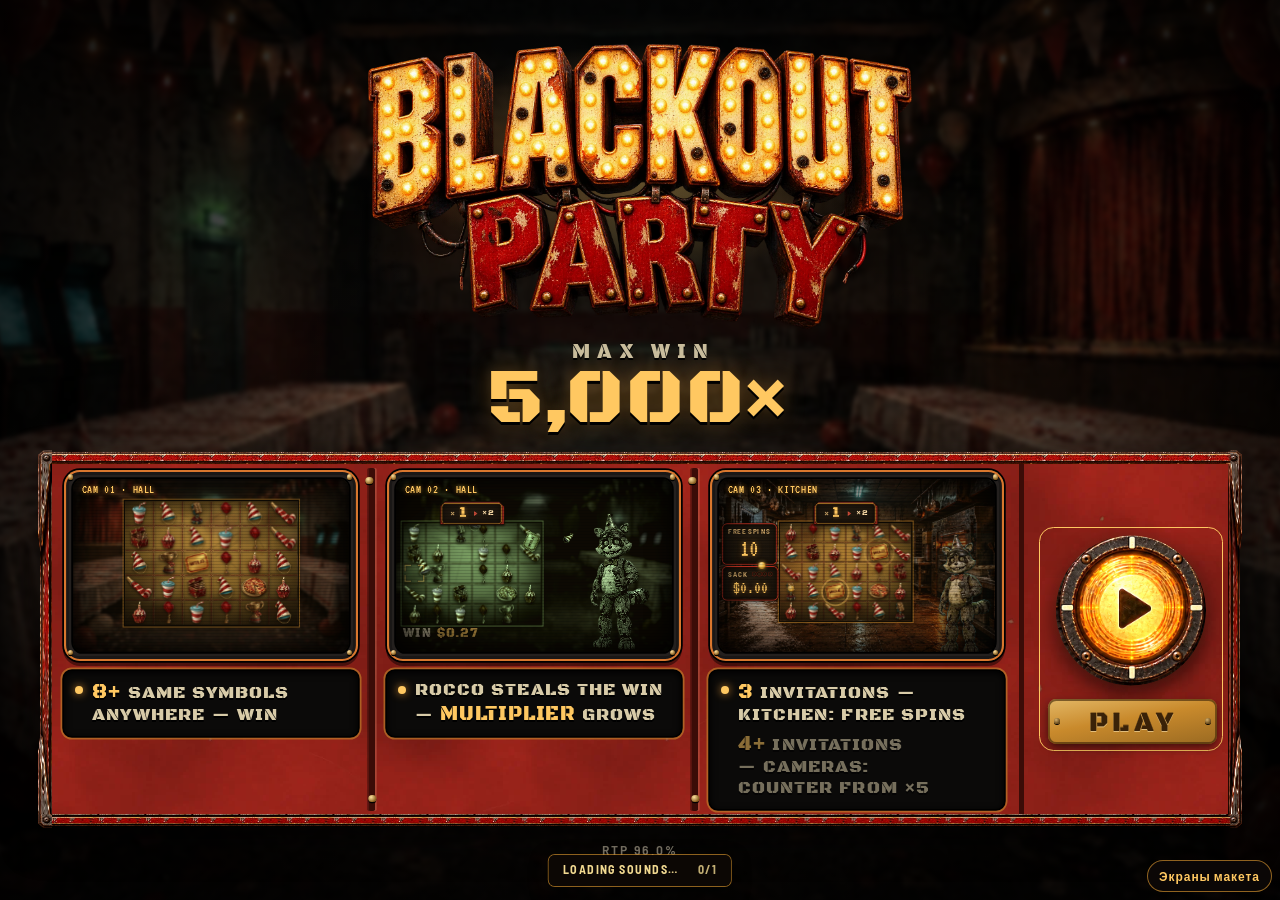
==== commit d93212fa: "Обновление: Big Win «табло» с металлическим ободом, MAX WIN с занавесом спереди, окна в прежней плаш" ====
--- a/index.html
+++ b/index.html
@@ -3,7 +3,7 @@
 <meta name="viewport" content="width=device-width, initial-scale=1, viewport-fit=cover">
 <style>html,body{margin:0;height:100%}</style>
 <meta charset="utf-8">
-<script>(function(){var V=window.__BPV={"assets/audio/manifest-music.json":"cbb50baf","assets/audio/manifest-sfx.json":"9c9d6d06","assets/audio/music/bigwin-lounge-a.aac.mp4":"ab4923f8","assets/audio/music/bigwin-musicbox-a.aac.mp4":"8724e5cf","assets/audio/music/bigwin-musicbox-b.aac.mp4":"a3553640","assets/audio/music/bigwin-nightfunk-b.aac.mp4":"0f3c5422","assets/audio/music/bigwin-organ-a.aac.mp4":"3e207b2a","assets/audio/music/bigwin-synth-a.aac.mp4":"826f6648","assets/audio/music/bonus-arcade-1.aac.mp4":"b1fc65c7","assets/audio/music/bonus-disco-1.aac.mp4":"db5dbf26","assets/audio/music/bonus-drum-1.aac.mp4":"ce7000ab","assets/audio/music/bonus-funk-1.aac.mp4":"12b13df3","assets/audio/music/bonus-march-1.aac.mp4":"42994cf1","assets/audio/music/bonus-organ-1.aac.mp4":"29911f9e","assets/audio/music/bonus-surf-1.aac.mp4":"e164a0b0","assets/audio/music/bonus-swing-1.aac.mp4":"6206bcf7","assets/audio/music/cameras-hum-1.aac.mp4":"858bed3e","assets/audio/music/cameras-hum-2.aac.mp4":"979744b2","assets/audio/music/cameras-noir-1.aac.mp4":"dfe17070","assets/audio/music/cameras-noir-2.aac.mp4":"ad45d76e","assets/audio/music/cameras-piano-1.aac.mp4":"925fc606","assets/audio/music/cameras-pulse-1.aac.mp4":"9aa58cea","assets/audio/music/cameras-pulse-2.aac.mp4":"177181b8","assets/audio/music/cameras-sonar-1.aac.mp4":"68230d45","assets/audio/music/camlayer-crt-1.aac.mp4":"2e6f2505","assets/audio/music/camlayer-drone-1.aac.mp4":"8218dff6","assets/audio/music/camlayer-pulse-1.aac.mp4":"5550a44c","assets/audio/music/camlayer-tape-1.aac.mp4":"19286a1f","assets/audio/music/hall-ambient-1.aac.mp4":"cf57c136","assets/audio/music/hall-ambient-2.aac.mp4":"b7efd39f","assets/audio/music/hall-arcade-1.aac.mp4":"5c0e40da","assets/audio/music/hall-arcade-2.aac.mp4":"12be8374","assets/audio/music/hall-bossa-1.aac.mp4":"c6b819d8","assets/audio/music/hall-brushes-1.aac.mp4":"35886b2f","assets/audio/music/hall-carnival-1.aac.mp4":"c8fdca03","assets/audio/music/hall-carnival-2.aac.mp4":"7fb84f0b","assets/audio/music/hall-carousel-1.aac.mp4":"6b781e39","assets/audio/music/hall-carousel-2.aac.mp4":"6dcdef8a","assets/audio/music/hall-drift-1.aac.mp4":"e5091033","assets/audio/music/hall-hum-2.aac.mp4":"f41ea06f","assets/audio/music/hall-kalimba-1.aac.mp4":"4dca230c","assets/audio/music/hall-lounge-1.aac.mp4":"5444c38c","assets/audio/music/hall-lounge-2.aac.mp4":"2e20c635","assets/audio/music/hall-lullaby-1.aac.mp4":"8f9efcb8","assets/audio/music/hall-musicbox-1.aac.mp4":"90260402","assets/audio/music/hall-musicbox-2.aac.mp4":"a940918f","assets/audio/music/hall-padbells-1.aac.mp4":"34d99841","assets/audio/music/hall-padbells-2.aac.mp4":"884dfc53","assets/audio/music/hall-tape-2.aac.mp4":"bad13b27","assets/audio/music/hall-trattoria-1.aac.mp4":"d4593b78","assets/audio/music/hall-trattoria-2.aac.mp4":"5ae5039b","assets/audio/music/hall-vhs-1.aac.mp4":"0fa29e6e","assets/audio/music/hall-wall-1.aac.mp4":"47267da6","assets/audio/music/kitchen-arcade-1.aac.mp4":"3198c434","assets/audio/music/kitchen-arcade-2.aac.mp4":"e867d89f","assets/audio/music/kitchen-funk-1.aac.mp4":"e82aa778","assets/audio/music/kitchen-groove-1.aac.mp4":"8d1c84a1","assets/audio/music/kitchen-groove-2.aac.mp4":"6b4e97f9","assets/audio/music/kitchen-pizzicato-1.aac.mp4":"e68b3e27","assets/audio/music/kitchen-trattoria-1.aac.mp4":"6a830877","assets/audio/music/kitchen-trattoria-2.aac.mp4":"1b10f70c","assets/audio/music/maxwin-lounge-a.aac.mp4":"9ed2a5e9","assets/audio/music/maxwin-musicbox-a.aac.mp4":"b90e38f9","assets/audio/music/maxwin-nightfunk-b.aac.mp4":"9495a7b1","assets/audio/music/maxwin-organ-a.aac.mp4":"fa32699c","assets/audio/music/maxwin-organ-b.aac.mp4":"9323064d","assets/audio/music/maxwin-synth-a.aac.mp4":"a907e3c4","assets/audio/music/welcome-hall-1.aac.mp4":"76453c78","assets/audio/music/welcome-lounge-1.aac.mp4":"c69037e4","assets/audio/notes-sfx.json":"d1dd5c7b","assets/audio/sfx/amb-cameras-A1.aac.mp4":"00713ea9","assets/audio/sfx/amb-cameras-A1.ogg":"f6b4d6f9","assets/audio/sfx/amb-cameras-B1.aac.mp4":"af8da792","assets/audio/sfx/amb-cameras-B1.ogg":"7ca9132e","assets/audio/sfx/amb-cameras-C1.aac.mp4":"6cd7f7a7","assets/audio/sfx/amb-cameras-C1.ogg":"cda48aa8","assets/audio/sfx/amb-cameras-D1.aac.mp4":"467b7396","assets/audio/sfx/amb-cameras-D1.ogg":"08e142f0","assets/audio/sfx/amb-cameras-E1.aac.mp4":"5b2a4e7c","assets/audio/sfx/amb-cameras-E1.ogg":"cce9377f","assets/audio/sfx/amb-cameras-F1.aac.mp4":"b990ed1a","assets/audio/sfx/amb-cameras-F1.ogg":"ee8f7d85","assets/audio/sfx/amb-hall-A1.aac.mp4":"86fab82e","assets/audio/sfx/amb-hall-A1.ogg":"00d4f0e4","assets/audio/sfx/amb-hall-B1.aac.mp4":"a6391c84","assets/audio/sfx/amb-hall-B1.ogg":"9d6b4228","assets/audio/sfx/amb-hall-C1.aac.mp4":"34af2dba","assets/audio/sfx/amb-hall-C1.ogg":"f4a846b2","assets/audio/sfx/amb-hall-D1.aac.mp4":"5605223e","assets/audio/sfx/amb-hall-D1.ogg":"be4777a0","assets/audio/sfx/amb-hall-E1.aac.mp4":"29910032","assets/audio/sfx/amb-hall-E1.ogg":"5dc432b0","assets/audio/sfx/amb-hall-F1.aac.mp4":"7ec0cb87","assets/audio/sfx/amb-hall-F1.ogg":"5ed46674","assets/audio/sfx/amb-kitchen-A1.aac.mp4":"82f55de2","assets/audio/sfx/amb-kitchen-A1.ogg":"0c6a85f3","assets/audio/sfx/amb-kitchen-B1.aac.mp4":"d5dba807","assets/audio/sfx/amb-kitchen-B1.ogg":"de3947a2","assets/audio/sfx/amb-kitchen-C1.aac.mp4":"13e901b1","assets/audio/sfx/amb-kitchen-C1.ogg":"aa3aa92a","assets/audio/sfx/amb-kitchen-D1.aac.mp4":"16c4fd76","assets/audio/sfx/amb-kitchen-D1.ogg":"f5c69d04","assets/audio/sfx/amb-kitchen-E1.aac.mp4":"bdb24398","assets/audio/sfx/amb-kitchen-E1.ogg":"d33995df","assets/audio/sfx/amb-kitchen-F1.aac.mp4":"dca37089","assets/audio/sfx/amb-kitchen-F1.ogg":"5068a291","assets/audio/sfx/scatter-anticipation-A1.aac.mp4":"681decfd","assets/audio/sfx/scatter-anticipation-B1.aac.mp4":"4f8b6856","assets/audio/sfx/scatter-anticipation-C1.aac.mp4":"52ba52ef","assets/audio/sfx/scatter-anticipation-D1.aac.mp4":"2fd9415f","assets/audio/sfx/scatter-anticipation-E1.aac.mp4":"719ba997","assets/audio/sfx/scatter-anticipation-F1.aac.mp4":"4c76a220","assets/audio/sfxpack-A.aac.mp4":"c30a3095","assets/audio/sfxpack-A.ogg":"192b1384","assets/audio/sfxpack-B.aac.mp4":"277f2bea","assets/audio/sfxpack-B.ogg":"b015d173","assets/audio/sfxpack-C.aac.mp4":"b6f71e2d","assets/audio/sfxpack-C.ogg":"92315ec3","assets/audio/sfxpack-D.aac.mp4":"e161b1bb","assets/audio/sfxpack-D.ogg":"b6928ccb","assets/audio/sfxpack-E.aac.mp4":"d6e4aa8e","assets/audio/sfxpack-E.ogg":"c6933ca2","assets/audio/sfxpack-F.aac.mp4":"06702d4a","assets/audio/sfxpack-F.ogg":"4f2d9658","assets/bg-hall-landscape.webp":"db13a588","assets/bg-hall-portrait.webp":"47523805","assets/bg-kitchen-landscape.webp":"348a9fb4","assets/bg-kitchen-portrait.webp":"6fb02370","assets/bg-security-landscape.webp":"45584496","assets/bg-security-portrait.webp":"d97431fb","assets/camfeeds/corr-walk1.hevc.mp4":"ca97a337","assets/camfeeds/corr-walk1.webm":"1e6da7bd","assets/camfeeds/corr-walk2.hevc.mp4":"1126d85b","assets/camfeeds/corr-walk2.webm":"ff5b8b48","assets/camfeeds/hall-walk1.hevc.mp4":"e18875bc","assets/camfeeds/hall-walk1.webm":"14967335","assets/camfeeds/hall-walk2.hevc.mp4":"2f0c44c0","assets/camfeeds/hall-walk2.webm":"7d69ab72","assets/camfeeds/hall.webp":"60a615fe","assets/camfeeds/kitchen-walk1.hevc.mp4":"6f8084a5","assets/camfeeds/kitchen-walk1.webm":"9bf27727","assets/camfeeds/kitchen-walk2.hevc.mp4":"8081d9d3","assets/camfeeds/kitchen-walk2.webm":"56d451db","assets/camfeeds/kitchen.webp":"81b93c89","assets/cards/poster-cameras.webp":"6268f434","assets/cards/poster-double.webp":"e0a78e97","assets/cards/poster-hungry.webp":"80a0912c","assets/cards/poster-kitchen.webp":"eb44cdf1","assets/feat-machine.webp":"0009aaa7","assets/feat-strip.webp":"c3bec0e4","assets/fx/lamp.png":"5303922a","assets/fx/mon.json":"322dd7f3","assets/fx/mon0.png":"adc7ffc7","assets/fx/mon1.png":"c749236e","assets/fx/mon2.png":"a94b763c","assets/fx/mon3.png":"d7efdff2","assets/hud-frames/a-rv1.webp":"97006536","assets/hud-frames/a-rv2.webp":"ad672f03","assets/hud-frames/a.webp":"7ef515bd","assets/hud-frames/b-bolt1.webp":"36a7d012","assets/hud-frames/b-bolt2.webp":"925a9b13","assets/hud-frames/b.webp":"801da543","assets/hud-frames/c-scr1.webp":"ecc23845","assets/hud-frames/c-scr2.webp":"2a55c6c1","assets/hud-frames/c.webp":"aa3cbdc1","assets/hud-frames/d-brk-b.webp":"d6784f4d","assets/hud-frames/d-brk-m.webp":"61f63e44","assets/hud-frames/d-brk-t.webp":"bc35250b","assets/hud-frames/d-dark.webp":"92c49093","assets/hud-frames/d-ochre.webp":"221e41b9","assets/hud-frames/e.webp":"564b8b1c","assets/hud-frames/f-w1.webp":"0a837a6a","assets/hud-frames/f-w2.webp":"6c9e6597","assets/hud-frames/f-w3.webp":"356f9f5e","assets/hud-frames/f.webp":"a2350c8a","assets/ill-mode-cameras.webp":"590360ca","assets/ill-mode-kitchen.webp":"45c8e5c6","assets/plates-all/cork.webp":"0b93af76","assets/plates-all/ref-buy.webp":"8156be56","assets/plates-all/ref-m1.webp":"db86de91","assets/plates-note/paper.webp":"0b9b4844","assets/plates-note/tape-a.webp":"d905b746","assets/plates-note/tape-b.webp":"e22e64cc","assets/plates-note/tape-c.webp":"1f851545","assets/plates-redmetal/cabinet-mid.webp":"67bb4956","assets/plates-redmetal/cabinet.webp":"36179d14","assets/plates-redmetal/castiron-mid.webp":"b440f640","assets/plates-redmetal/castiron.webp":"f073d401","assets/plates-redmetal/enamel-mid.webp":"ad125c1f","assets/plates-redmetal/enamel.webp":"912b1cb3","assets/plates-redmetal/firebox-mid.webp":"afd1e72e","assets/plates-redmetal/firebox.webp":"a98c877a","assets/plates-redmetal/jukebox-mid.webp":"61eff875","assets/plates-redmetal/jukebox.webp":"76bea074","assets/plates-redmetal/marquee-mid.webp":"28186312","assets/plates-redmetal/marquee.webp":"b6f68da2","assets/plates-redmetal/riveted-mid.webp":"054bb816","assets/plates-redmetal/riveted.webp":"9c849e4e","assets/plates-redmetal/toolbox-mid.webp":"af24a92b","assets/plates-redmetal/toolbox.webp":"17e3c087","assets/plates-redmetal2/crate-mid.webp":"661b8279","assets/plates-redmetal2/crate.webp":"7c682dae","assets/plates-redmetal2/elevator-mid.webp":"f10bf95e","assets/plates-redmetal2/elevator.webp":"9cc57759","assets/plates-redmetal2/gaspump-mid.webp":"4ec28e71","assets/plates-redmetal2/gaspump.webp":"53b3992e","assets/plates-redmetal2/pinball-mid.webp":"e76fa577","assets/plates-redmetal2/pinball.webp":"db08e3fe","assets/plates-redmetal2/safe-mid.webp":"45a3b5c0","assets/plates-redmetal2/safe.webp":"7d07b4bf","assets/plates-redmetal2/slotcab-mid.webp":"fc9247a3","assets/plates-redmetal2/slotcab.webp":"1f41f3f7","assets/plates-redmetal2/ticket-mid.webp":"4bdcfcff","assets/plates-redmetal2/ticket.webp":"60f2758e","assets/plates-redmetal2/warning-mid.webp":"a09a7c51","assets/plates-redmetal2/warning.webp":"aa30d372","assets/plates2/enamel-cream.webp":"c8feb0dc","assets/plates2/hardboard.webp":"ed93f575","assets/plates2/paper-a.webp":"2e24fe06","assets/plates2/paper-b.webp":"636aec41","assets/plates2/rust.webp":"8f5a5d93","assets/plates2/scratch.webp":"7673a87d","assets/plates2/tape.webp":"730cc687","assets/plates2/wax.webp":"57e634ea","assets/plates2/wood-green.webp":"2a798639","assets/plates3/banner.webp":"5f902a17","assets/plates3/carnival.webp":"42e21e4c","assets/plates3/chalk.webp":"016d19ea","assets/plates3/crt.webp":"f233b57d","assets/plates3/curtain.webp":"4cbb4e00","assets/plates3/jukebox.webp":"7ebb586c","assets/plates3/pizzabox.webp":"de1e8cea","assets/plates3/prize.webp":"cd47dafb","assets/plates3/toolbox.webp":"c2e160ad","assets/rocco-A1-v2.webp":"7af58111","assets/rocco-A2.webp":"56730453","assets/rocco/A-rub.hevc.mp4":"b2242518","assets/rocco/A-rub.webm":"bd09cc97","assets/rocco/BW-cheer-dance.hevc.mp4":"52b626f6","assets/rocco/BW-cheer-dance.webm":"1d96dd76","assets/rocco/BW-cheer-in.hevc.mp4":"d61f95e2","assets/rocco/BW-cheer-in.webm":"6371f3bf","assets/rocco/BW-cheer-jump.hevc.mp4":"5c9852a0","assets/rocco/BW-cheer-jump.webm":"22d9e5a4","assets/rocco/BW-cheer-out.hevc.mp4":"55868ce3","assets/rocco/BW-cheer-out.webm":"23e4e5ac","assets/rocco/BW-cheer-yes.hevc.mp4":"8987427d","assets/rocco/BW-cheer-yes.webm":"4921883f","assets/rocco/BW-cheer.hevc.mp4":"8d114acf","assets/rocco/BW-cheer.webm":"02eccef9","assets/rocco/BW-idle.hevc.mp4":"f95ffb23","assets/rocco/BW-idle.webm":"9a8c1a95","assets/rocco/BW-max.hevc.mp4":"41177a2b","assets/rocco/BW-max.webm":"da701145","assets/rocco/C-stare.mp4":"f7e04c16","assets/rocco/C-vanish.mp4":"0d586d96","assets/rocco/C-walk.mp4":"08a5fbb3","assets/rocco/H-belly.hevc.mp4":"38c0c818","assets/rocco/H-belly.webm":"0f463869","assets/rocco/H-bowdust.hevc.mp4":"4b16ef91","assets/rocco/H-bowdust.webm":"02513db9","assets/rocco/H-bowslide.hevc.mp4":"3a592deb","assets/rocco/H-bowslide.webm":"de036078","assets/rocco/H-bowtips.hevc.mp4":"394a8471","assets/rocco/H-bowtips.webm":"d8937970","assets/rocco/H-cheer3.hevc.mp4":"791f4ff4","assets/rocco/H-cheer3.webm":"cf958c79","assets/rocco/H-grab6.hevc.mp4":"777ee300","assets/rocco/H-grab6.webm":"dba8804f","assets/rocco/H-hat.hevc.mp4":"36c0a3cd","assets/rocco/H-hat.webm":"60a89f76","assets/rocco/H-idle.hevc.mp4":"f95ffb23","assets/rocco/H-idle.webm":"a4f8a8f0","assets/rocco/H-lean.hevc.mp4":"d48ae61f","assets/rocco/H-lean.webm":"fd157aa5","assets/rocco/H-lever.hevc.mp4":"d7dc5613","assets/rocco/H-lever.webm":"53cec004","assets/rocco/H-look.hevc.mp4":"2fdfbada","assets/rocco/H-look.webm":"7f90aeb7","assets/rocco/H-mic.hevc.mp4":"02b792d7","assets/rocco/H-mic.webm":"4b8f6a19","assets/rocco/H-punch5.hevc.mp4":"bc9d6f2f","assets/rocco/H-punch5.webm":"42bfc7e1","assets/rocco/H-rock.hevc.mp4":"6cfdc11a","assets/rocco/H-rock.webm":"f8e6039e","assets/rocco/H-swallow4.hevc.mp4":"63aa107f","assets/rocco/H-swallow4.mouth.json":"53f4732f","assets/rocco/H-swallow4.webm":"8002f9b9","assets/rocco/H-sway.hevc.mp4":"907b4fd6","assets/rocco/H-sway.webm":"54f5005d","assets/rocco/H-throw.hevc.mp4":"c4b1f23a","assets/rocco/H-throw.webm":"d524d054","assets/rocco/H-toss2.hevc.mp4":"e189b662","assets/rocco/H-toss2.webm":"3b808378","assets/rocco/H-wave.hevc.mp4":"c28e5075","assets/rocco/H-wave.webm":"8d9501ea","assets/rocco/I-glitch.hevc.mp4":"c22a9d4a","assets/rocco/I-glitch.webm":"d0c64fc0","assets/rocco/I-hat.hevc.mp4":"bd25955f","assets/rocco/I-hat.webm":"0a89fbbe","assets/rocco/I-look.hevc.mp4":"00ea854c","assets/rocco/I-look.webm":"5e84a8b2","assets/rocco/I-mic.hevc.mp4":"cc6d0bb6","assets/rocco/I-mic.webm":"6872885b","assets/rocco/I-sway.hevc.mp4":"b543eebf","assets/rocco/I-sway.webm":"cf673615","assets/rocco/I-wave.hevc.mp4":"80eed110","assets/rocco/I-wave.webm":"402c33f0","assets/rocco/K-cheer.hevc.mp4":"48ba24c6","assets/rocco/K-cheer.webm":"1f32f304","assets/rocco/K-dump.hevc.mp4":"b75739b3","assets/rocco/K-dump.webm":"321b0734","assets/rocco/KS-handoff.hevc.mp4":"72fbc2b0","assets/rocco/KS-handoff.webm":"4438b143","assets/rocco/KS-pawempty2.hevc.mp4":"e75d8638","assets/rocco/KS-pawempty2.webm":"00e93b8e","assets/rocco/KS-pawpour.hevc.mp4":"094d02a9","assets/rocco/KS-pawpour.webm":"dadb48fb","assets/rocco/KS-rub.hevc.mp4":"4eece393","assets/rocco/KS-rub.webm":"eb836109","assets/rocco/KS-sackroc.hevc.mp4":"4642ddac","assets/rocco/KS-sackroc.webm":"e5769cfd","assets/rocco/KS-sniff.hevc.mp4":"b193b039","assets/rocco/KS-sniff.webm":"8258a3aa","assets/rocco/L-column.hevc.mp4":"b7a69262","assets/rocco/L-column.webm":"fed61ba8","assets/rocco/L-idle.hevc.mp4":"5065ed64","assets/rocco/L-idle.webm":"7e4d37c8","assets/rocco/L-stare.hevc.mp4":"d063103c","assets/rocco/L-stare.webm":"a789e180","assets/rocco/P-giggle.hevc.mp4":"a4c8c6ed","assets/rocco/P-giggle.webm":"7fc416cf","assets/rocco/R-breaker.hevc.mp4":"4804f45a","assets/rocco/R-breaker.webm":"7b73298e","assets/rocco/R-grab.hevc.mp4":"b1a1c2f5","assets/rocco/R-grab.webm":"b7f66dca","assets/rocco/R-grab2.hevc.mp4":"a195c93a","assets/rocco/R-grab2.webm":"b5c5ed89","assets/rocco/R-punch.hevc.mp4":"77037c68","assets/rocco/R-punch.webm":"a40a2ca0","assets/rocco/R-slam.hevc.mp4":"9b1aa39f","assets/rocco/R-slam.webm":"ae9915f6","assets/rocco/R-throw.hevc.mp4":"371769d7","assets/rocco/R-throw.webm":"ceca0a70","assets/rocco/T-wake.hevc.mp4":"d8b90fde","assets/rocco/T-wake.webm":"c618a840","assets/rocco/W-clap.hevc.mp4":"72864b13","assets/rocco/W-clap.webm":"8edbd33b","assets/rocco/W-dance.hevc.mp4":"32e3a3da","assets/rocco/W-dance.webm":"94221d0e","assets/rocco/W-grab.hevc.mp4":"ceeae659","assets/rocco/W-grab.webm":"ba40c493","assets/rocco/W-grab2.hevc.mp4":"8bd9fdf7","assets/rocco/W-grab2.webm":"a15ab012","assets/rocco/W-huge.hevc.mp4":"a66c4758","assets/rocco/W-huge.webm":"7d15607a","assets/rocco/W-reach.hevc.mp4":"d5a393ee","assets/rocco/W-reach.webm":"4f1a6498","assets/rocco/cam-C0.webp":"7b3c5446","assets/rocco/cam-C1.webp":"bd0e6f81","assets/rocco/cam-C2.webp":"e8049a72","assets/rocco/cam-C3.webp":"110fdb2a","assets/rocco/paw.png":"8e83905b","assets/rocco/paw2-arm.webp":"7d0d42d9","assets/rocco/paw2-fingers.webp":"c3b68935","assets/rocco/paw2-palm.webp":"aa3c997d","assets/rocco/paw2.json":"23b1e837","assets/rocco/paw3-arm.webp":"24f285dc","assets/rocco/paw3-fingers.webp":"dc5061c5","assets/rocco/paw3-palm.webp":"3ac68c93","assets/rocco/paw3.json":"04abe3c8","assets/rocco/paw4-arm.webp":"16171b90","assets/rocco/paw4-fingers.webp":"3759e79a","assets/rocco/paw4-palm.webp":"acc259ed","assets/rocco/paw4.json":"a478a713","assets/rocco/paw5-arm.webp":"1721894d","assets/rocco/paw5-fingers.webp":"2d5e9a0f","assets/rocco/paw5-palm.webp":"51e1d5ed","assets/rocco/paw5.json":"83989cbe","assets/sym-camera-t1.webp":"06fe0000","assets/sym-camera-t2.webp":"a92d73ee","assets/sym-camera-t3.webp":"cf5ea65e","assets/sym-high-gift.webp":"48dc7003","assets/sym-high-mask.webp":"5fe88702","assets/sym-high-mic.webp":"3ea84967","assets/sym-high-pizza.webp":"9f351904","assets/sym-low-balloon.webp":"8311530e","assets/sym-low-cup.webp":"cf022fd6","assets/sym-low-cupcake.webp":"e9484ede","assets/sym-low-hat.webp":"72bad15f","assets/sym-low-horn.webp":"40e4fd24","assets/sym-rocco-monitor.webp":"befd73ae","assets/sym-scatter-invitation.webp":"2b66e00e","assets/sym-wild.webp":"1ec9fb11","assets/trans/curtain.webp":"4643574b","assets/trans/shutter.webp":"77e3a129","assets/ui/logo-base.webp":"94d97740","assets/ui/logo-y.webp":"0c179c32","assets/ui/logo.webp":"085b4520","assets/ui2/dlg-band.webp":"a8b6ed1e","assets/ui2/dlg-frame.webp":"ccd1fa04","assets/ui2/dlg-screw.svg":"3cc07b0a","assets/ui2/frame1.webp":"b08f78ed","assets/ui2/panel-frame.webp":"5e3ed38e","assets/ui2/pod1-auto.webp":"baedb196","assets/ui2/pod1-full.webp":"d0e1e5c7","assets/ui2/pod1-lr.webp":"4ac55cc1","assets/ui2/pod1-lrw.webp":"013ab28b","assets/ui2/pod1-menu.webp":"58408c11","assets/ui2/pod1-minus.webp":"4ec0b28a","assets/ui2/pod1-play-blank.webp":"8e499859","assets/ui2/pod1-play.webp":"f775aaa9","assets/ui2/pod1-plus.webp":"3bcab40d","assets/ui2/pod1-sound.webp":"3d26e7d5","assets/ui2/pod1-tile-clean.webp":"be317735","assets/ui2/pod1-tile.webp":"3dc41858","assets/ui2/pod1-win-balance.webp":"1edbe685","assets/ui2/pod1-win-bet.webp":"99df8154","assets/uikit/hud-m1-chips.webp":"f243623a","assets/uikit/hud-m1-grain.webp":"a92e4f72","assets/uikit/hud-m1-rust.webp":"7da0f75f","assets/uikit/hud-m1-wear.webp":"397f1991","assets/uikit/rocco-hall-still.webp":"e84841bf","assets/uikit/steel-gun.webp":"a3bcd854","assets/uikit/steel-red.webp":"e884f8e5","assets/uikit/wood-oxblood.webp":"8f4f1610","audio.js":"90492b31","bigwin-fx.js":"95710797","bigwin-rocco.js":"b7974832","bigwin-show.js":"c9b07305","bonus-ui.css":"ade63fcd","bonus-ui.js":"ef2f8617","buy-board.css":"cb3e9692","buy-board.js":"0f750514","camfeeds.js":"48860ff3","cams-rec.js":"b1f85420","collect.js":"b574bb61","dialogs-f-auto.js":"829c1fda","dialogs-f.js":"4aaa1075","feature-cards.html":"f1c49045","field-table.js":"cee9d6c6","fonts/AlfaSlabOne-Regular.ttf":"08fb3e65","fonts/AllertaStencil-Regular.ttf":"18ed422b","fonts/BarlowSemiCondensed-Bold.ttf":"d6e7dfaa","fonts/BarlowSemiCondensed-SemiBold.ttf":"7f77e067","fonts/BigShouldersStencilDisplay-VF.ttf":"5dd4e537","fonts/BlackOpsOne-Regular.ttf":"a51bebbc","fonts/BowlbyOneSC-Regular.ttf":"ff81f3fd","fonts/Bungee-Regular.ttf":"985db0d5","fonts/BungeeInline-Regular.ttf":"0444b261","fonts/Goldman-Bold.ttf":"2c39d25f","fonts/Graduate-Regular.ttf":"300dc6f4","fonts/LuckiestGuy-Regular.ttf":"0bcd76d9","fonts/RussoOne-Regular.ttf":"c05ca5b6","fonts/Rye-Regular.ttf":"2dcafff1","fonts/SairaStencilOne-Regular.ttf":"65204b60","fonts/SpecialElite-Regular.ttf":"3aae0bad","fonts/SquadaOne-Regular.ttf":"5ea659ea","fonts/Staatliches-Regular.ttf":"fe3783e0","fonts/StardosStencil-Bold.ttf":"8a572bee","fonts/Teko-VF.ttf":"4b78b2e2","fonts/TitanOne-Regular.ttf":"ae17e555","fonts/VT323-Regular.ttf":"5b82551f","hl.js":"7e31ea70","hud-variants-anim.txt":"80cafd22","hud-variants.html":"e123dc83","index.html":"52316320","loadgate.js":"56874674","maxwin-text.html":"633057f8","maxwin-variants.html":"4f2bb80b","money.js":"d0321910","plates-all.html":"08c69ec5","plates-note.js":"57ae7235","plates-redmetal.html":"bf6d8882","plates-variants.html":"f96e6783","plates-variants2.html":"c7edd2fe","play-plaques.html":"4b0c25ed","punchfx-blackout.js":"d4115df0","punchfx-glass.js":"0e8588cb","punchfx-ribbon.js":"ca1c287f","punchfx-scatter.js":"c5c45463","punchfx-shake.js":"703a52ef","punchhit.js":"800a26d9","rocco-alive.js":"e6f1cde2","rocco-flow.js":"63183843","rocco-neutral.js":"28ad240e","rocco-touch.js":"c6d3f46d","sack.js":"4f25bc51","scene-trans.js":"804812af","sound-board.html":"abe1725e","test-panel.js":"990394e4","transitions.html":"e80879e7","transitions2.html":"014fc759","transitions3.html":"465785ee","ui.js":"8d904ee7","welcome-cams.js":"e617396d","welcome-desk.html":"41889b47","welcome.js":"cfb58a39","winamt.css":"1d513c7f","winamt.js":"935cd802","wincel.js":"9b6bb7f9","winfx.js":"b2c35abd","wrap.html":"a27c85fd"},C={},B=document.baseURI.replace(/[?#].*$/,'').replace(/[^\/]*$/,'');
+<script>(function(){var V=window.__BPV={"assets/audio/manifest-music.json":"cbb50baf","assets/audio/manifest-sfx.json":"9c9d6d06","assets/audio/music/bigwin-lounge-a.aac.mp4":"ab4923f8","assets/audio/music/bigwin-musicbox-a.aac.mp4":"8724e5cf","assets/audio/music/bigwin-musicbox-b.aac.mp4":"a3553640","assets/audio/music/bigwin-nightfunk-b.aac.mp4":"0f3c5422","assets/audio/music/bigwin-organ-a.aac.mp4":"3e207b2a","assets/audio/music/bigwin-synth-a.aac.mp4":"826f6648","assets/audio/music/bonus-arcade-1.aac.mp4":"b1fc65c7","assets/audio/music/bonus-disco-1.aac.mp4":"db5dbf26","assets/audio/music/bonus-drum-1.aac.mp4":"ce7000ab","assets/audio/music/bonus-funk-1.aac.mp4":"12b13df3","assets/audio/music/bonus-march-1.aac.mp4":"42994cf1","assets/audio/music/bonus-organ-1.aac.mp4":"29911f9e","assets/audio/music/bonus-surf-1.aac.mp4":"e164a0b0","assets/audio/music/bonus-swing-1.aac.mp4":"6206bcf7","assets/audio/music/cameras-hum-1.aac.mp4":"858bed3e","assets/audio/music/cameras-hum-2.aac.mp4":"979744b2","assets/audio/music/cameras-noir-1.aac.mp4":"dfe17070","assets/audio/music/cameras-noir-2.aac.mp4":"ad45d76e","assets/audio/music/cameras-piano-1.aac.mp4":"925fc606","assets/audio/music/cameras-pulse-1.aac.mp4":"9aa58cea","assets/audio/music/cameras-pulse-2.aac.mp4":"177181b8","assets/audio/music/cameras-sonar-1.aac.mp4":"68230d45","assets/audio/music/camlayer-crt-1.aac.mp4":"2e6f2505","assets/audio/music/camlayer-drone-1.aac.mp4":"8218dff6","assets/audio/music/camlayer-pulse-1.aac.mp4":"5550a44c","assets/audio/music/camlayer-tape-1.aac.mp4":"19286a1f","assets/audio/music/hall-ambient-1.aac.mp4":"cf57c136","assets/audio/music/hall-ambient-2.aac.mp4":"b7efd39f","assets/audio/music/hall-arcade-1.aac.mp4":"5c0e40da","assets/audio/music/hall-arcade-2.aac.mp4":"12be8374","assets/audio/music/hall-bossa-1.aac.mp4":"c6b819d8","assets/audio/music/hall-brushes-1.aac.mp4":"35886b2f","assets/audio/music/hall-carnival-1.aac.mp4":"c8fdca03","assets/audio/music/hall-carnival-2.aac.mp4":"7fb84f0b","assets/audio/music/hall-carousel-1.aac.mp4":"6b781e39","assets/audio/music/hall-carousel-2.aac.mp4":"6dcdef8a","assets/audio/music/hall-drift-1.aac.mp4":"e5091033","assets/audio/music/hall-hum-2.aac.mp4":"f41ea06f","assets/audio/music/hall-kalimba-1.aac.mp4":"4dca230c","assets/audio/music/hall-lounge-1.aac.mp4":"5444c38c","assets/audio/music/hall-lounge-2.aac.mp4":"2e20c635","assets/audio/music/hall-lullaby-1.aac.mp4":"8f9efcb8","assets/audio/music/hall-musicbox-1.aac.mp4":"90260402","assets/audio/music/hall-musicbox-2.aac.mp4":"a940918f","assets/audio/music/hall-padbells-1.aac.mp4":"34d99841","assets/audio/music/hall-padbells-2.aac.mp4":"884dfc53","assets/audio/music/hall-tape-2.aac.mp4":"bad13b27","assets/audio/music/hall-trattoria-1.aac.mp4":"d4593b78","assets/audio/music/hall-trattoria-2.aac.mp4":"5ae5039b","assets/audio/music/hall-vhs-1.aac.mp4":"0fa29e6e","assets/audio/music/hall-wall-1.aac.mp4":"47267da6","assets/audio/music/kitchen-arcade-1.aac.mp4":"3198c434","assets/audio/music/kitchen-arcade-2.aac.mp4":"e867d89f","assets/audio/music/kitchen-funk-1.aac.mp4":"e82aa778","assets/audio/music/kitchen-groove-1.aac.mp4":"8d1c84a1","assets/audio/music/kitchen-groove-2.aac.mp4":"6b4e97f9","assets/audio/music/kitchen-pizzicato-1.aac.mp4":"e68b3e27","assets/audio/music/kitchen-trattoria-1.aac.mp4":"6a830877","assets/audio/music/kitchen-trattoria-2.aac.mp4":"1b10f70c","assets/audio/music/maxwin-lounge-a.aac.mp4":"9ed2a5e9","assets/audio/music/maxwin-musicbox-a.aac.mp4":"b90e38f9","assets/audio/music/maxwin-nightfunk-b.aac.mp4":"9495a7b1","assets/audio/music/maxwin-organ-a.aac.mp4":"fa32699c","assets/audio/music/maxwin-organ-b.aac.mp4":"9323064d","assets/audio/music/maxwin-synth-a.aac.mp4":"a907e3c4","assets/audio/music/welcome-hall-1.aac.mp4":"76453c78","assets/audio/music/welcome-lounge-1.aac.mp4":"c69037e4","assets/audio/notes-sfx.json":"d1dd5c7b","assets/audio/sfx/amb-cameras-A1.aac.mp4":"00713ea9","assets/audio/sfx/amb-cameras-A1.ogg":"47f3de25","assets/audio/sfx/amb-cameras-B1.aac.mp4":"af8da792","assets/audio/sfx/amb-cameras-B1.ogg":"c82c6c39","assets/audio/sfx/amb-cameras-C1.aac.mp4":"6cd7f7a7","assets/audio/sfx/amb-cameras-C1.ogg":"c972d23c","assets/audio/sfx/amb-cameras-D1.aac.mp4":"467b7396","assets/audio/sfx/amb-cameras-D1.ogg":"3f6a424f","assets/audio/sfx/amb-cameras-E1.aac.mp4":"5b2a4e7c","assets/audio/sfx/amb-cameras-E1.ogg":"ffe13838","assets/audio/sfx/amb-cameras-F1.aac.mp4":"b990ed1a","assets/audio/sfx/amb-cameras-F1.ogg":"2f6ef6d7","assets/audio/sfx/amb-hall-A1.aac.mp4":"86fab82e","assets/audio/sfx/amb-hall-A1.ogg":"6c592fc8","assets/audio/sfx/amb-hall-B1.aac.mp4":"a6391c84","assets/audio/sfx/amb-hall-B1.ogg":"30876d10","assets/audio/sfx/amb-hall-C1.aac.mp4":"34af2dba","assets/audio/sfx/amb-hall-C1.ogg":"e4b04654","assets/audio/sfx/amb-hall-D1.aac.mp4":"5605223e","assets/audio/sfx/amb-hall-D1.ogg":"a1136fcb","assets/audio/sfx/amb-hall-E1.aac.mp4":"29910032","assets/audio/sfx/amb-hall-E1.ogg":"760ecb83","assets/audio/sfx/amb-hall-F1.aac.mp4":"7ec0cb87","assets/audio/sfx/amb-hall-F1.ogg":"6f105338","assets/audio/sfx/amb-kitchen-A1.aac.mp4":"82f55de2","assets/audio/sfx/amb-kitchen-A1.ogg":"3ecb5432","assets/audio/sfx/amb-kitchen-B1.aac.mp4":"d5dba807","assets/audio/sfx/amb-kitchen-B1.ogg":"8b2945a8","assets/audio/sfx/amb-kitchen-C1.aac.mp4":"13e901b1","assets/audio/sfx/amb-kitchen-C1.ogg":"f76e2d7a","assets/audio/sfx/amb-kitchen-D1.aac.mp4":"16c4fd76","assets/audio/sfx/amb-kitchen-D1.ogg":"189bf582","assets/audio/sfx/amb-kitchen-E1.aac.mp4":"bdb24398","assets/audio/sfx/amb-kitchen-E1.ogg":"c666f8be","assets/audio/sfx/amb-kitchen-F1.aac.mp4":"dca37089","assets/audio/sfx/amb-kitchen-F1.ogg":"6a0bda1e","assets/audio/sfx/scatter-anticipation-A1.aac.mp4":"681decfd","assets/audio/sfx/scatter-anticipation-B1.aac.mp4":"4f8b6856","assets/audio/sfx/scatter-anticipation-C1.aac.mp4":"52ba52ef","assets/audio/sfx/scatter-anticipation-D1.aac.mp4":"2fd9415f","assets/audio/sfx/scatter-anticipation-E1.aac.mp4":"719ba997","assets/audio/sfx/scatter-anticipation-F1.aac.mp4":"4c76a220","assets/audio/sfxpack-A.aac.mp4":"c30a3095","assets/audio/sfxpack-A.ogg":"eddcceb6","assets/audio/sfxpack-B.aac.mp4":"277f2bea","assets/audio/sfxpack-B.ogg":"f3e9b894","assets/audio/sfxpack-C.aac.mp4":"b6f71e2d","assets/audio/sfxpack-C.ogg":"d0429634","assets/audio/sfxpack-D.aac.mp4":"e161b1bb","assets/audio/sfxpack-D.ogg":"9f41d18a","assets/audio/sfxpack-E.aac.mp4":"d6e4aa8e","assets/audio/sfxpack-E.ogg":"591cc126","assets/audio/sfxpack-F.aac.mp4":"06702d4a","assets/audio/sfxpack-F.ogg":"4f6cb36c","assets/bg-hall-landscape.webp":"db13a588","assets/bg-hall-portrait.webp":"47523805","assets/bg-kitchen-landscape.webp":"348a9fb4","assets/bg-kitchen-portrait.webp":"6fb02370","assets/bg-security-landscape.webp":"45584496","assets/bg-security-portrait.webp":"d97431fb","assets/bigwin/bw-ragged.png":"d1d33a20","assets/bigwin/bw-rim.png":"15a4ab4f","assets/bigwin/edge-chips.png":"c7b09fbc","assets/camfeeds/corr-walk1.hevc.mp4":"ca97a337","assets/camfeeds/corr-walk1.webm":"1e6da7bd","assets/camfeeds/corr-walk2.hevc.mp4":"1126d85b","assets/camfeeds/corr-walk2.webm":"ff5b8b48","assets/camfeeds/hall-walk1.hevc.mp4":"e18875bc","assets/camfeeds/hall-walk1.webm":"14967335","assets/camfeeds/hall-walk2.hevc.mp4":"2f0c44c0","assets/camfeeds/hall-walk2.webm":"7d69ab72","assets/camfeeds/hall.webp":"60a615fe","assets/camfeeds/kitchen-walk1.hevc.mp4":"6f8084a5","assets/camfeeds/kitchen-walk1.webm":"9bf27727","assets/camfeeds/kitchen-walk2.hevc.mp4":"8081d9d3","assets/camfeeds/kitchen-walk2.webm":"56d451db","assets/camfeeds/kitchen.webp":"81b93c89","assets/cards/poster-cameras.webp":"6268f434","assets/cards/poster-double.webp":"e0a78e97","assets/cards/poster-hungry.webp":"80a0912c","assets/cards/poster-kitchen.webp":"eb44cdf1","assets/feat-machine.webp":"0009aaa7","assets/feat-strip.webp":"c3bec0e4","assets/fx/lamp.png":"5303922a","assets/fx/mon.json":"322dd7f3","assets/fx/mon0.png":"adc7ffc7","assets/fx/mon1.png":"c749236e","assets/fx/mon2.png":"a94b763c","assets/fx/mon3.png":"d7efdff2","assets/hud-frames/a-rv1.webp":"97006536","assets/hud-frames/a-rv2.webp":"ad672f03","assets/hud-frames/a.webp":"7ef515bd","assets/hud-frames/b-bolt1.webp":"36a7d012","assets/hud-frames/b-bolt2.webp":"925a9b13","assets/hud-frames/b.webp":"801da543","assets/hud-frames/c-scr1.webp":"ecc23845","assets/hud-frames/c-scr2.webp":"2a55c6c1","assets/hud-frames/c.webp":"aa3cbdc1","assets/hud-frames/d-brk-b.webp":"d6784f4d","assets/hud-frames/d-brk-m.webp":"61f63e44","assets/hud-frames/d-brk-t.webp":"bc35250b","assets/hud-frames/d-dark.webp":"92c49093","assets/hud-frames/d-ochre.webp":"221e41b9","assets/hud-frames/e.webp":"564b8b1c","assets/hud-frames/f-w1.webp":"0a837a6a","assets/hud-frames/f-w2.webp":"6c9e6597","assets/hud-frames/f-w3.webp":"356f9f5e","assets/hud-frames/f.webp":"a2350c8a","assets/ill-mode-cameras.webp":"590360ca","assets/ill-mode-kitchen.webp":"45c8e5c6","assets/plates-all/cork.webp":"0b93af76","assets/plates-all/ref-buy.webp":"8156be56","assets/plates-all/ref-m1.webp":"db86de91","assets/plates-note/paper.webp":"0b9b4844","assets/plates-note/tape-a.webp":"d905b746","assets/plates-note/tape-b.webp":"e22e64cc","assets/plates-note/tape-c.webp":"1f851545","assets/plates-redmetal/cabinet-mid.webp":"67bb4956","assets/plates-redmetal/cabinet.webp":"36179d14","assets/plates-redmetal/castiron-mid.webp":"b440f640","assets/plates-redmetal/castiron.webp":"f073d401","assets/plates-redmetal/enamel-mid.webp":"ad125c1f","assets/plates-redmetal/enamel.webp":"912b1cb3","assets/plates-redmetal/firebox-mid.webp":"afd1e72e","assets/plates-redmetal/firebox.webp":"a98c877a","assets/plates-redmetal/jukebox-mid.webp":"61eff875","assets/plates-redmetal/jukebox.webp":"76bea074","assets/plates-redmetal/marquee-mid.webp":"28186312","assets/plates-redmetal/marquee.webp":"b6f68da2","assets/plates-redmetal/riveted-mid.webp":"054bb816","assets/plates-redmetal/riveted.webp":"9c849e4e","assets/plates-redmetal/toolbox-mid.webp":"af24a92b","assets/plates-redmetal/toolbox.webp":"17e3c087","assets/plates2/enamel-cream.webp":"c8feb0dc","assets/plates2/hardboard.webp":"ed93f575","assets/plates2/paper-a.webp":"2e24fe06","assets/plates2/paper-b.webp":"636aec41","assets/plates2/rust.webp":"8f5a5d93","assets/plates2/scratch.webp":"7673a87d","assets/plates2/tape.webp":"730cc687","assets/plates2/wax.webp":"57e634ea","assets/plates2/wood-green.webp":"2a798639","assets/plates3/banner.webp":"5f902a17","assets/plates3/carnival.webp":"42e21e4c","assets/plates3/chalk.webp":"016d19ea","assets/plates3/crt.webp":"f233b57d","assets/plates3/curtain.webp":"4cbb4e00","assets/plates3/jukebox.webp":"7ebb586c","assets/plates3/pizzabox.webp":"de1e8cea","assets/plates3/prize.webp":"cd47dafb","assets/plates3/toolbox.webp":"c2e160ad","assets/rocco-A1-v2.webp":"7af58111","assets/rocco-A2.webp":"56730453","assets/rocco/A-rub.hevc.mp4":"b2242518","assets/rocco/A-rub.webm":"bd09cc97","assets/rocco/BW-cheer-dance.hevc.mp4":"52b626f6","assets/rocco/BW-cheer-dance.webm":"1d96dd76","assets/rocco/BW-cheer-in.hevc.mp4":"d61f95e2","assets/rocco/BW-cheer-in.webm":"6371f3bf","assets/rocco/BW-cheer-jump.hevc.mp4":"5c9852a0","assets/rocco/BW-cheer-jump.webm":"22d9e5a4","assets/rocco/BW-cheer-out.hevc.mp4":"55868ce3","assets/rocco/BW-cheer-out.webm":"23e4e5ac","assets/rocco/BW-cheer-yes.hevc.mp4":"8987427d","assets/rocco/BW-cheer-yes.webm":"4921883f","assets/rocco/BW-cheer.hevc.mp4":"8d114acf","assets/rocco/BW-cheer.webm":"02eccef9","assets/rocco/BW-idle.hevc.mp4":"f95ffb23","assets/rocco/BW-idle.webm":"9a8c1a95","assets/rocco/BW-max.hevc.mp4":"41177a2b","assets/rocco/BW-max.webm":"da701145","assets/rocco/C-stare.mp4":"f7e04c16","assets/rocco/C-vanish.mp4":"0d586d96","assets/rocco/C-walk.mp4":"08a5fbb3","assets/rocco/H-belly.hevc.mp4":"38c0c818","assets/rocco/H-belly.webm":"0f463869","assets/rocco/H-bowdust.hevc.mp4":"4b16ef91","assets/rocco/H-bowdust.webm":"02513db9","assets/rocco/H-bowslide.hevc.mp4":"3a592deb","assets/rocco/H-bowslide.webm":"de036078","assets/rocco/H-bowtips.hevc.mp4":"394a8471","assets/rocco/H-bowtips.webm":"d8937970","assets/rocco/H-cheer3.hevc.mp4":"791f4ff4","assets/rocco/H-cheer3.webm":"cf958c79","assets/rocco/H-grab6.hevc.mp4":"777ee300","assets/rocco/H-grab6.webm":"dba8804f","assets/rocco/H-hat.hevc.mp4":"36c0a3cd","assets/rocco/H-hat.webm":"60a89f76","assets/rocco/H-idle.hevc.mp4":"f95ffb23","assets/rocco/H-idle.webm":"a4f8a8f0","assets/rocco/H-lean.hevc.mp4":"d48ae61f","assets/rocco/H-lean.webm":"fd157aa5","assets/rocco/H-lever.hevc.mp4":"d7dc5613","assets/rocco/H-lever.webm":"53cec004","assets/rocco/H-look.hevc.mp4":"2fdfbada","assets/rocco/H-look.webm":"7f90aeb7","assets/rocco/H-mic.hevc.mp4":"02b792d7","assets/rocco/H-mic.webm":"4b8f6a19","assets/rocco/H-punch5.hevc.mp4":"bc9d6f2f","assets/rocco/H-punch5.webm":"42bfc7e1","assets/rocco/H-rock.hevc.mp4":"6cfdc11a","assets/rocco/H-rock.webm":"f8e6039e","assets/rocco/H-swallow4.hevc.mp4":"63aa107f","assets/rocco/H-swallow4.mouth.json":"53f4732f","assets/rocco/H-swallow4.webm":"8002f9b9","assets/rocco/H-sway.hevc.mp4":"907b4fd6","assets/rocco/H-sway.webm":"54f5005d","assets/rocco/H-throw.hevc.mp4":"c4b1f23a","assets/rocco/H-throw.webm":"d524d054","assets/rocco/H-toss2.hevc.mp4":"e189b662","assets/rocco/H-toss2.webm":"3b808378","assets/rocco/H-wave.hevc.mp4":"c28e5075","assets/rocco/H-wave.webm":"8d9501ea","assets/rocco/I-glitch.hevc.mp4":"c22a9d4a","assets/rocco/I-glitch.webm":"d0c64fc0","assets/rocco/I-hat.hevc.mp4":"bd25955f","assets/rocco/I-hat.webm":"0a89fbbe","assets/rocco/I-look.hevc.mp4":"00ea854c","assets/rocco/I-look.webm":"5e84a8b2","assets/rocco/I-mic.hevc.mp4":"cc6d0bb6","assets/rocco/I-mic.webm":"6872885b","assets/rocco/I-sway.hevc.mp4":"b543eebf","assets/rocco/I-sway.webm":"cf673615","assets/rocco/I-wave.hevc.mp4":"80eed110","assets/rocco/I-wave.webm":"402c33f0","assets/rocco/K-cheer.hevc.mp4":"48ba24c6","assets/rocco/K-cheer.webm":"1f32f304","assets/rocco/K-dump.hevc.mp4":"b75739b3","assets/rocco/K-dump.webm":"321b0734","assets/rocco/KS-handoff.hevc.mp4":"72fbc2b0","assets/rocco/KS-handoff.webm":"4438b143","assets/rocco/KS-pawempty2.hevc.mp4":"e75d8638","assets/rocco/KS-pawempty2.webm":"00e93b8e","assets/rocco/KS-pawpour.hevc.mp4":"094d02a9","assets/rocco/KS-pawpour.webm":"dadb48fb","assets/rocco/KS-rub.hevc.mp4":"4eece393","assets/rocco/KS-rub.webm":"eb836109","assets/rocco/KS-sackroc.hevc.mp4":"4642ddac","assets/rocco/KS-sackroc.webm":"e5769cfd","assets/rocco/KS-sniff.hevc.mp4":"b193b039","assets/rocco/KS-sniff.webm":"8258a3aa","assets/rocco/L-column.hevc.mp4":"b7a69262","assets/rocco/L-column.webm":"fed61ba8","assets/rocco/L-idle.hevc.mp4":"5065ed64","assets/rocco/L-idle.webm":"7e4d37c8","assets/rocco/L-stare.hevc.mp4":"d063103c","assets/rocco/L-stare.webm":"a789e180","assets/rocco/P-giggle.hevc.mp4":"a4c8c6ed","assets/rocco/P-giggle.webm":"7fc416cf","assets/rocco/R-breaker.hevc.mp4":"4804f45a","assets/rocco/R-breaker.webm":"7b73298e","assets/rocco/R-grab.hevc.mp4":"b1a1c2f5","assets/rocco/R-grab.webm":"b7f66dca","assets/rocco/R-grab2.hevc.mp4":"a195c93a","assets/rocco/R-grab2.webm":"b5c5ed89","assets/rocco/R-punch.hevc.mp4":"77037c68","assets/rocco/R-punch.webm":"a40a2ca0","assets/rocco/R-slam.hevc.mp4":"9b1aa39f","assets/rocco/R-slam.webm":"ae9915f6","assets/rocco/R-throw.hevc.mp4":"371769d7","assets/rocco/R-throw.webm":"ceca0a70","assets/rocco/T-wake.hevc.mp4":"d8b90fde","assets/rocco/T-wake.webm":"c618a840","assets/rocco/W-clap.hevc.mp4":"72864b13","assets/rocco/W-clap.webm":"8edbd33b","assets/rocco/W-dance.hevc.mp4":"32e3a3da","assets/rocco/W-dance.webm":"94221d0e","assets/rocco/W-grab.hevc.mp4":"ceeae659","assets/rocco/W-grab.webm":"ba40c493","assets/rocco/W-grab2.hevc.mp4":"8bd9fdf7","assets/rocco/W-grab2.webm":"a15ab012","assets/rocco/W-huge.hevc.mp4":"a66c4758","assets/rocco/W-huge.webm":"7d15607a","assets/rocco/W-reach.hevc.mp4":"d5a393ee","assets/rocco/W-reach.webm":"4f1a6498","assets/rocco/cam-C0.webp":"7b3c5446","assets/rocco/cam-C1.webp":"bd0e6f81","assets/rocco/cam-C2.webp":"e8049a72","assets/rocco/cam-C3.webp":"110fdb2a","assets/rocco/paw.png":"8e83905b","assets/rocco/paw2-arm.webp":"7d0d42d9","assets/rocco/paw2-fingers.webp":"c3b68935","assets/rocco/paw2-palm.webp":"aa3c997d","assets/rocco/paw2.json":"23b1e837","assets/rocco/paw3-arm.webp":"24f285dc","assets/rocco/paw3-fingers.webp":"dc5061c5","assets/rocco/paw3-palm.webp":"3ac68c93","assets/rocco/paw3.json":"04abe3c8","assets/rocco/paw4-arm.webp":"16171b90","assets/rocco/paw4-fingers.webp":"3759e79a","assets/rocco/paw4-palm.webp":"acc259ed","assets/rocco/paw4.json":"a478a713","assets/rocco/paw5-arm.webp":"1721894d","assets/rocco/paw5-fingers.webp":"2d5e9a0f","assets/rocco/paw5-palm.webp":"51e1d5ed","assets/rocco/paw5.json":"83989cbe","assets/sym-camera-t1.webp":"06fe0000","assets/sym-camera-t2.webp":"a92d73ee","assets/sym-camera-t3.webp":"cf5ea65e","assets/sym-high-gift.webp":"48dc7003","assets/sym-high-mask.webp":"5fe88702","assets/sym-high-mic.webp":"3ea84967","assets/sym-high-pizza.webp":"9f351904","assets/sym-low-balloon.webp":"8311530e","assets/sym-low-cup.webp":"cf022fd6","assets/sym-low-cupcake.webp":"e9484ede","assets/sym-low-hat.webp":"72bad15f","assets/sym-low-horn.webp":"40e4fd24","assets/sym-rocco-monitor.webp":"befd73ae","assets/sym-scatter-invitation.webp":"2b66e00e","assets/sym-wild.webp":"1ec9fb11","assets/trans/curtain.webp":"4643574b","assets/trans/shutter.webp":"77e3a129","assets/ui/logo-base.webp":"94d97740","assets/ui/logo-y.webp":"0c179c32","assets/ui/logo.webp":"085b4520","assets/ui2/dlg-band.webp":"a8b6ed1e","assets/ui2/dlg-frame.webp":"ccd1fa04","assets/ui2/dlg-screw.svg":"3cc07b0a","assets/ui2/frame1.webp":"b08f78ed","assets/ui2/panel-frame.webp":"5e3ed38e","assets/ui2/pod1-auto.webp":"baedb196","assets/ui2/pod1-full.webp":"d0e1e5c7","assets/ui2/pod1-lr.webp":"4ac55cc1","assets/ui2/pod1-lrw.webp":"013ab28b","assets/ui2/pod1-menu.webp":"58408c11","assets/ui2/pod1-minus.webp":"4ec0b28a","assets/ui2/pod1-play-blank.webp":"8e499859","assets/ui2/pod1-play.webp":"f775aaa9","assets/ui2/pod1-plus.webp":"3bcab40d","assets/ui2/pod1-sound.webp":"3d26e7d5","assets/ui2/pod1-tile-clean.webp":"be317735","assets/ui2/pod1-tile.webp":"3dc41858","assets/ui2/pod1-win-balance.webp":"1edbe685","assets/ui2/pod1-win-bet.webp":"99df8154","assets/uikit/hud-m1-chips.webp":"f243623a","assets/uikit/hud-m1-grain.webp":"a92e4f72","assets/uikit/hud-m1-rust.webp":"7da0f75f","assets/uikit/hud-m1-wear.webp":"397f1991","assets/uikit/rocco-hall-still.webp":"e84841bf","assets/uikit/steel-gun.webp":"a3bcd854","assets/uikit/steel-red.webp":"e884f8e5","assets/uikit/wood-oxblood.webp":"8f4f1610","audio.js":"90492b31","bigwin-fx.js":"95710797","bigwin-rocco.js":"b7974832","bigwin-show.js":"5665c9f2","bonus-ui.css":"ade63fcd","bonus-ui.js":"ef2f8617","buy-board.css":"cb3e9692","buy-board.js":"da180643","camfeeds.js":"2c047edc","cams-rec.js":"b1f85420","collect.js":"b574bb61","dialogs-f-auto.js":"829c1fda","dialogs-f.js":"c2740342","feature-cards.html":"f1c49045","field-table.js":"cee9d6c6","fonts/AlfaSlabOne-Regular.ttf":"08fb3e65","fonts/AllertaStencil-Regular.ttf":"18ed422b","fonts/BarlowSemiCondensed-Bold.ttf":"d6e7dfaa","fonts/BarlowSemiCondensed-SemiBold.ttf":"7f77e067","fonts/BigShouldersStencilDisplay-VF.ttf":"5dd4e537","fonts/BlackOpsOne-Regular.ttf":"a51bebbc","fonts/BowlbyOneSC-Regular.ttf":"ff81f3fd","fonts/Bungee-Regular.ttf":"985db0d5","fonts/BungeeInline-Regular.ttf":"0444b261","fonts/Goldman-Bold.ttf":"2c39d25f","fonts/Graduate-Regular.ttf":"300dc6f4","fonts/LuckiestGuy-Regular.ttf":"0bcd76d9","fonts/RussoOne-Regular.ttf":"c05ca5b6","fonts/Rye-Regular.ttf":"2dcafff1","fonts/SairaStencilOne-Regular.ttf":"65204b60","fonts/SpecialElite-Regular.ttf":"3aae0bad","fonts/SquadaOne-Regular.ttf":"5ea659ea","fonts/Staatliches-Regular.ttf":"fe3783e0","fonts/StardosStencil-Bold.ttf":"8a572bee","fonts/Teko-VF.ttf":"4b78b2e2","fonts/TitanOne-Regular.ttf":"ae17e555","fonts/VT323-Regular.ttf":"5b82551f","hl.js":"7e31ea70","hud-variants-anim.txt":"80cafd22","hud-variants.html":"e123dc83","index.html":"9c2f67a3","loadgate.js":"56874674","maxwin-text.html":"633057f8","maxwin-variants.html":"4f2bb80b","money.js":"d0321910","plates-all.html":"08c69ec5","plates-note.js":"017593b1","plates-redmetal.html":"ae2cea8a","plates-variants.html":"f96e6783","plates-variants2.html":"c7edd2fe","play-plaques.html":"4b0c25ed","punchfx-blackout.js":"d4115df0","punchfx-glass.js":"0e8588cb","punchfx-ribbon.js":"ca1c287f","punchfx-scatter.js":"c5c45463","punchfx-shake.js":"703a52ef","punchhit.js":"800a26d9","rocco-alive.js":"e6f1cde2","rocco-flow.js":"63183843","rocco-neutral.js":"28ad240e","rocco-touch.js":"c6d3f46d","sack.js":"4f25bc51","scene-trans.js":"804812af","sound-board.html":"abe1725e","test-panel.js":"bf1881ce","transitions.html":"e80879e7","transitions2.html":"014fc759","transitions3.html":"465785ee","ui.js":"eb4a19c1","welcome-cams.js":"77172c05","welcome-desk.html":"41889b47","welcome.js":"6ebbfc89","winamt.css":"1d513c7f","winamt.js":"935cd802","wincel.js":"9b6bb7f9","winfx.js":"b2c35abd","wrap.html":"143b4c5c"},C={},B=document.baseURI.replace(/[?#].*$/,'').replace(/[^\/]*$/,'');
 function fu(u){if(typeof u!=='string'||!u||/^(#|blob:|data:|javascript:|about:)/i.test(u))return u;var c=C[u];if(c!==undefined)return c;var r=u;try{var h=u.indexOf('#'),a=h<0?u:u.slice(0,h),x=new URL(a,document.baseURI).href;
 if(x.indexOf(B)===0&&!/[?&]bpv=/.test(a)){var k=x.slice(B.length).replace(/[?#].*$/,'');try{k=decodeURIComponent(k)}catch(e){}if(V[k])r=a+(a.indexOf('?')<0?'?':'&')+'bpv='+V[k]+(h<0?'':u.slice(h))}}catch(e){}return C[u]=r}
 var RX=/(^|[^\w.%+-])((?:assets|fonts)\/[\w.\/%+-]+)(?![\w.\/%+-]|\?bpv)/g;
@@ -127,12 +127,12 @@
  update();
 })();
 </script>
-<script src="plates-note.js?bpv=57ae7235" charset="utf-8"></script> <!-- вид плашек «Записка на плите»: ставит <html data-plates>, раньше всех стилей -->
+<script src="plates-note.js?bpv=017593b1" charset="utf-8"></script> <!-- вид плашек «Записка на плите»: ставит <html data-plates>, раньше всех стилей -->
 <script src="loadgate.js?bpv=56874674" charset="utf-8"></script> <!-- порядок загрузки, ворота первого спина, плашка «меньше движения» (fb/perf) -->
 <script src="scene-trans.js?bpv=804812af" charset="utf-8"></script>
-<script src="test-panel.js?bpv=990394e4" charset="utf-8"></script>
+<script src="test-panel.js?bpv=bf1881ce" charset="utf-8"></script>
 <script src="audio.js?bpv=90492b31" charset="utf-8"></script>
-<script src="camfeeds.js?bpv=48860ff3" charset="utf-8"></script> <!-- до основного скрипта: первая render() уже ставит записи камер на мониторы -->
+<script src="camfeeds.js?bpv=2c047edc" charset="utf-8"></script> <!-- до основного скрипта: первая render() уже ставит записи камер на мониторы -->
 <script src="money.js?bpv=d0321910" charset="utf-8"></script> <!-- деньги по таблице валют Engine (window.bpMoney): до основного скрипта -->
 <!--
   Студийный макет раскладки, не игра. Параметры:
@@ -217,6 +217,8 @@
 
 /* пульт */
 #pod{display:grid;align-items:center;gap:10px;padding:10px 14px;color:var(--cream)}
+body:has(#bp-menu) #pod .grp.g-auto{visibility:hidden}
+#hud .hw .hgl.m1,#alt .ctr2.m1{filter:brightness(1.25) saturate(1.06)} /* владелец 2026-10-13: плашки ×N и FREE SPINS ярче */ /* владелец 2026-10-13: на телефоне кнопки Autoplay и скорости (слой пульта, z 60) залезали на открытое меню (z 50) — пока меню открыто, прячем их */
 #pod.pa{background:rgba(42,34,29,.92);border:1px solid rgba(216,203,168,.2);border-radius:12px;box-shadow:0 8px 30px rgba(0,0,0,.6)}
 #pod.pa::before,#pod.pa::after{content:"";position:absolute;width:6px;height:6px;border-radius:50%;background:#7a6c60;top:8px}
 #pod.pa::before{left:8px} #pod.pa::after{right:8px}
@@ -638,7 +640,7 @@
 // вырез экрана (safe-area): проверка без телефона — ?safearea=сверху,справа,снизу,слева (px) или ?safearea=port|land
 const SAQ=q.get('safearea'); if(SAQ){ if(SAQ==='port'||SAQ==='land') document.body.classList.add('sa-'+SAQ); else SAQ.split(',').slice(0,4).forEach((v,i)=>document.documentElement.style.setProperty('--sa-'+'trbl'[i],Math.max(0,parseFloat(v)||0)+'px')); }
 const SA={t:0,r:0,b:0,l:0}; // отступы под вырез, углы и полосу «домой» (px); общий объект: index.html render() и ui.js hudBuild() читают его
-function readSafe(o=SA){ const p=document.getElementById('sa-probe'), cs=p&&getComputedStyle(p); // env() читаем один раз: из padding скрытого #sa-probe (index.html?bpv=52316320, :root --sa-*); o — куда записать (по умолчанию общий SA; меню и список ставок читают свежие значения в свой объект и SA не трогают)
+function readSafe(o=SA){ const p=document.getElementById('sa-probe'), cs=p&&getComputedStyle(p); // env() читаем один раз: из padding скрытого #sa-probe (index.html?bpv=9c2f67a3, :root --sa-*); o — куда записать (по умолчанию общий SA; меню и список ставок читают свежие значения в свой объект и SA не трогают)
  for(const [k,n] of [['t','Top'],['r','Right'],['b','Bottom'],['l','Left']]) o[k]=cs?Math.max(0,parseFloat(cs['padding'+n])||0):0;
  if(o===SA) document.documentElement.toggleAttribute('data-sa',!!(o.t||o.r||o.b||o.l)); // <html data-sa> есть, только когда на экране есть вырез, угол или полоса «домой»: на нём CSS слегка ужимает окна, которым не хватает высоты (bonus-ui.css); без выреза атрибута нет — вид прежний
  return o; }
@@ -1089,7 +1091,7 @@
    const cc=s=>[...String(s)].map(ch=>/\d/.test(ch)?`<i class="c dg">${ch}</i>`:`<i class="c x">${ch}</i>`).join('');
    box.innerHTML=`<div class="ctr2 m1" style="--nd:${String(vals[vals.length-1]).length}"><i class="sc a"></i><i class="sc b"></i><i class="sc c"></i><i class="sc d"></i><div class="in"><div class="win"><span class="x">×</span><span class="v">${cc(cur)}</span></div>${vals[on]?`<div class="sg"><i class="ar"></i><span class="nx${tr.includes(on)?' tr':''}"><span class="nt">${cc('×'+vals[on])}</span>${tr.includes(on)?`<i class="tki" title="${{2:'Toss',4:'Jump',6:'Lever'}[on]}">${TRICK_ICON[{2:'throw',4:'jump',6:'lever'}[on]]}</i>`:''}</span></div>`:''}</div></div>`;
    if(NL&&LM==='port'){ put(box,0,NLG.yCtr,W,null); box.style.display='flex'; box.style.justifyContent='center'; } // телефон стоя (шаблон): отдельный ряд под логотипом
-   else { put(box,fx,fy-Math.max(4,Math.round(3*u))-(camT&&LM==='desk'?Math.round(50*camT.sc):0),fw,null); box.style.display='flex'; box.style.justifyContent='center'; box.style.transform='translateY(-100%)'; }
+   else { put(box,fx,(camT?fy-Math.max(4,Math.round(3*u)):fy+Math.round(12*u))-(camT&&LM==='desk'?Math.round(50*camT.sc):0),fw,null); /* владелец 2026-10-13: в зале и «Кухне» плашка стоит НА раме поля (низ на 12u ниже верха рамы), в «Камерах» как было */ box.style.display='flex'; box.style.justifyContent='center'; box.style.transform='translateY(-100%)'; }
    if(cmp||tiny) box.style.visibility='hidden'; // мини-окно и крошечное: множителя на экране нет (шаблон), узел остаётся для setCounter // стоит НАД полем по центру и не заходит на раму: низ плашки на 3u выше верха поля (владелец 2026-10-12: «в камерах плашку поднять, чтобы на слот не залазило»; раньше она сидела на кромке, низ на 12u ниже верха)
   }
   if(LAD==='breakers'){ // щиток с рубильниками сбоку от поля
@@ -2590,7 +2592,7 @@
 :root[data-hudframe="d"]:not([data-hudtone="0"]):not([data-hudtone="5"]) #hud .m1.m1 .lamps{border-image:url(assets/hud-frames/d-dark.webp?bpv=92c49093) 22 fill/calc(4*var(--p)) stretch;filter:drop-shadow(calc(.5*var(--p)) calc(1.2*var(--p)) calc(1*var(--p)) rgba(0,0,0,.6))}
 
 /* ===== раскладка по шаблону Slot template (Figma «Layouts», владелец 2026-10-13) =====
-   #pod.scat — телефон стоя/боком и мини-окно: прозрачный слой на весь экран, группы .grp стоят каждая на своём месте (index.html?bpv=52316320 render, ветка NL).
+   #pod.scat — телефон стоя/боком и мини-окно: прозрачный слой на весь экран, группы .grp стоят каждая на своём месте (index.html?bpv=9c2f67a3 render, ветка NL).
    Клавиши — те же детали пульта 1 (ui2/pod1-*.png), панели — та же рама panel-frame.png с фактурой. */
 #pod.pp1.asm.scat{display:block;border:0;border-image:none;background:none;padding:0;pointer-events:none;z-index:7}
 #pod.pp1.asm.scat .grp{position:absolute;pointer-events:auto;display:flex;align-items:center;justify-content:center;gap:6px;box-sizing:border-box}
@@ -2657,7 +2659,7 @@
 
 /* ===== плашка множителя над полем: варианты формы (владелец 2026-10-13: «чуть переделать, чтобы приятнее выглядело, но так же приятно»; fb/hud-plates) =====
    :root[data-mplate] ставит ui.js (адрес ?mplate=0..4, потом sessionStorage bp-mplate, потом MPLATE_DEFAULT; 0 — прежний вид, не тронут; переключатель — тест-панель «Плашка ×N»).
-   Меняются только размеры, отступы, ширины и форма табличек (рама, тон, винты, заклёпки, ячейки — те же); --nd (index.html?bpv=52316320) — число цифр самой большой ступени: окно не шире нужного (в зале «15» — 2 цифры, в «Кухне»/«Камерах» «100» — 3).
+   Меняются только размеры, отступы, ширины и форма табличек (рама, тон, винты, заклёпки, ячейки — те же); --nd (index.html?bpv=9c2f67a3) — число цифр самой большой ступени: окно не шире нужного (в зале «15» — 2 цифры, в «Кухне»/«Камерах» «100» — 3).
    1 Тугая: окно по числу цифр, цифра крупнее, табличка той же высоты, стрелка и «×след.» крупнее · 2 Крупная: цифра ×N главная, следующая ступень ниже ростом и тише · 3 Слитная: окно и табличка встык, одна планка как билетик ·
    4 Следующая крупнее: обе ступени читаются одинаково, окно и табличка равны. Свечений и ровных обводок не добавлено: тень рамы и скос .in прежние. */
 :root[data-mplate="1"] #alt .ctr2.m1 .in{gap:calc(4*var(--p));padding:calc(5*var(--p)) calc(5*var(--p))}
@@ -3553,13 +3555,19 @@
    селекторы повторяют его формы и выигрывают порядком. Токены те же, что buy-board.css / dialogs-f-auto.css: янтарь #FFC861, латунь #c98a2c, плита #3a1612 → #1c0b09, кант #0a0302;
    шрифты Black Ops One (названия, кнопки), Russo One (числа), Barlow SC (подписи и текст). Без рамы, ленты, винта, развёртки, свечения и размытия: содержимое стоит прямо на затемнении. */
 
-html[data-dlg=clean]{--cl-amber:#FFC861;--cl-cream:#f3e8cc;--cl-cream2:#e2cfa6;--cl-dim:#c9a46a;--cl-brass:#c98a2c;--cl-p1:#3a1612;--cl-p2:#1c0b09;--cl-edge:#0a0302;
+html:is([data-dlg=clean],[data-dlg=framed]){--cl-amber:#FFC861;--cl-cream:#f3e8cc;--cl-cream2:#e2cfa6;--cl-dim:#c9a46a;--cl-brass:#c98a2c;--cl-p1:#3a1612;--cl-p2:#1c0b09;--cl-edge:#0a0302;
  --cl-plate:linear-gradient(180deg,#3a1612,#1c0b09);--cl-plate-sh:inset 0 0 0 1.5px #c98a2c,0 0 0 1px #0a0302,0 8px 18px rgba(0,0,0,.5);
  --cl-band:linear-gradient(90deg,rgba(58,22,18,.92),rgba(28,11,9,.92));
  --cl-boo:"Black Ops One",Impact,sans-serif;--cl-rus:"Russo One","Black Ops One",Impact,sans-serif;--cl-ui:"Barlow SC","Barlow Semi Condensed",system-ui,sans-serif}
 
 /* ---------- затемнение: то же, что у Buy bonus (#fmenu): радиальное, без размытия ---------- */
 html[data-dlg=clean] .bp-wrap,html[data-dlg=clean] #ovl{background:radial-gradient(ellipse 72% 66% at 50% 46%,rgba(14,5,4,.8) 0%,rgba(9,3,3,.88) 58%,rgba(3,1,1,.95) 100%);-webkit-backdrop-filter:none;backdrop-filter:none}
+
+/* плашка (?dlg=framed): рама, лента и плита остаются от plates-dark.css, содержимое по центру */
+html[data-dlg=framed] .bu-panel:is(.bu-gate,.bu-end){text-align:center}
+html[data-dlg=framed] :is(.bu-gate,.bu-end)>.bu-in{text-align:center}
+html[data-dlg=framed] :is(.bu-gate,.bu-end) .bu-btns::before{content:none;display:none}
+html[data-dlg=framed] :is(.bu-gate,.bu-end) .bu-btns{margin-top:24px}
 
 /* ---------- ворота бонуса и итог: ни рамы, ни ленты, ни плиты ---------- */
 html[data-dlg=clean] .bu-panel:is(.bu-gate,.bu-end){--cl-w:min(560px,calc(100% - 28px));box-sizing:border-box;width:var(--cl-w);border:0;border-image:none;background:none;box-shadow:none;color:var(--cl-cream);text-align:center;border-radius:0}
@@ -3567,95 +3575,108 @@
 html[data-dlg=clean] :is(.bu-gate,.bu-end)>.bu-in{max-height:none;overflow:visible;padding:0 4px;text-align:center}
 
 /* подпись «BONUS»: мелкое разреженное слово между латунными линиями */
-html[data-dlg=clean] :is(.bu-gate,.bu-end) .bu-tag{display:flex;align-items:center;gap:14px;width:min(320px,100%);margin:0 auto 14px;font:700 14px/1 var(--cl-ui);letter-spacing:.34em;text-align:center;text-transform:uppercase;color:#e9c98e;white-space:nowrap}
-html[data-dlg=clean] :is(.bu-gate,.bu-end) .bu-tag::before,html[data-dlg=clean] :is(.bu-gate,.bu-end) .bu-tag::after{content:"";flex:1;height:1px;background:linear-gradient(90deg,transparent,#c98a2c)}
-html[data-dlg=clean] :is(.bu-gate,.bu-end) .bu-tag::after{background:linear-gradient(90deg,#c98a2c,transparent)}
+html:is([data-dlg=clean],[data-dlg=framed]) :is(.bu-gate,.bu-end) .bu-tag{display:flex;align-items:center;gap:14px;width:min(320px,100%);margin:0 auto 14px;font:700 14px/1 var(--cl-ui);letter-spacing:.34em;text-align:center;text-transform:uppercase;color:#e9c98e;white-space:nowrap}
+html:is([data-dlg=clean],[data-dlg=framed]) :is(.bu-gate,.bu-end) .bu-tag::before,html:is([data-dlg=clean],[data-dlg=framed]) :is(.bu-gate,.bu-end) .bu-tag::after{content:"";flex:1;height:1px;background:linear-gradient(90deg,transparent,#c98a2c)}
+html:is([data-dlg=clean],[data-dlg=framed]) :is(.bu-gate,.bu-end) .bu-tag::after{background:linear-gradient(90deg,#c98a2c,transparent)}
 /* название: крупный охристый трафарет, как FEATURES */
-html[data-dlg=clean] :is(.bu-gate,.bu-end) .bu-h{margin:0;text-align:center;font:400 46px/1.05 var(--cl-boo);letter-spacing:.06em;color:var(--cl-amber);text-shadow:0 3px 0 #1a0705;text-wrap:balance}
-html[data-dlg=clean] :is(.bu-gate,.bu-end) .bu-h::after{content:none}
-html[data-dlg=clean] :is(.bu-gate,.bu-end) .bu-fit{width:min(100%,420px);margin:20px auto 0}
+html:is([data-dlg=clean],[data-dlg=framed]) :is(.bu-gate,.bu-end) .bu-h{margin:0;text-align:center;font:400 46px/1.05 var(--cl-boo);letter-spacing:.06em;color:var(--cl-amber);text-shadow:0 3px 0 #1a0705;text-wrap:balance}
+html:is([data-dlg=clean],[data-dlg=framed]) :is(.bu-gate,.bu-end) .bu-h::after{content:none}
+html:is([data-dlg=clean],[data-dlg=framed]) :is(.bu-gate,.bu-end) .bu-fit{width:min(100%,420px);margin:20px auto 0}
 /* «10 FREE SPINS» — табличка с тёмной заливкой и латунной рамкой (как THE KITCHEN); сумма итога — такая же, крупнее */
-html[data-dlg=clean] .bu-panel:is(.bu-gate,.bu-end) :is(.bu-hero,.bu-total){border-radius:6px;background:var(--cl-plate);box-shadow:var(--cl-plate-sh);text-shadow:none;color:var(--cl-amber)}
-html[data-dlg=clean] .bu-panel.bu-gate .bu-hero{justify-content:center;padding:10px 24px 9px;font:400 clamp(21px,7.2cqi,30px)/1 var(--cl-boo);letter-spacing:.06em}
-html[data-dlg=clean] .bu-panel.bu-gate .bu-hero img{height:1.7em;border-radius:3px;box-shadow:0 0 0 1px #0a0302,0 0 0 2px rgba(201,138,44,.55)}
-html[data-dlg=clean] .bu-panel.bu-end .bu-total{justify-content:center;padding:14px 12px 13px;font:400 clamp(26px,calc((100cqi - 24px) / (var(--n,8) * .78)),58px)/1 var(--cl-boo);letter-spacing:.02em}
+html:is([data-dlg=clean],[data-dlg=framed]) .bu-panel:is(.bu-gate,.bu-end) :is(.bu-hero,.bu-total){border-radius:6px;background:var(--cl-plate);box-shadow:var(--cl-plate-sh);text-shadow:none;color:var(--cl-amber)}
+html:is([data-dlg=clean],[data-dlg=framed]) .bu-panel.bu-gate .bu-hero{justify-content:center;padding:10px 24px 9px;font:400 clamp(21px,7.2cqi,30px)/1 var(--cl-boo);letter-spacing:.06em}
+html:is([data-dlg=clean],[data-dlg=framed]) .bu-panel.bu-gate .bu-hero img{height:1.7em;border-radius:3px;box-shadow:0 0 0 1px #0a0302,0 0 0 2px rgba(201,138,44,.55)}
+html:is([data-dlg=clean],[data-dlg=framed]) .bu-panel.bu-end .bu-total{justify-content:center;padding:14px 12px 13px;font:400 clamp(26px,calc((100cqi - 24px) / (var(--n,8) * .78)),58px)/1 var(--cl-boo);letter-spacing:.02em}
 /* список условий */
-html[data-dlg=clean] .bu-gate .bu-list{max-width:470px;margin:20px auto 0;text-align:left}
-html[data-dlg=clean] .bu-gate .bu-list li{padding:5px 0 5px 22px;font:600 18px/1.3 var(--cl-ui);color:var(--cl-cream2)}
-html[data-dlg=clean] .bu-gate .bu-list li::before{left:3px;top:calc(.69em + 5px - 3px);width:6px;height:6px;border-radius:0;transform:rotate(45deg);background:#c98a2c;box-shadow:none}
-html[data-dlg=clean] .bu-gate .bu-auto{margin:14px 0 0;font:700 13px/1.4 var(--cl-ui);letter-spacing:.2em;text-align:center;text-transform:uppercase;color:rgba(233,201,142,.8);text-shadow:none}
-html[data-dlg=clean] .bu-end .bu-cap{margin:14px 0 0;font:700 13px/1 var(--cl-ui);letter-spacing:.3em;text-transform:uppercase;color:rgba(233,201,142,.8);text-align:center}
+html:is([data-dlg=clean],[data-dlg=framed]) .bu-gate .bu-list{max-width:470px;margin:20px auto 0;text-align:left}
+html:is([data-dlg=clean],[data-dlg=framed]) .bu-gate .bu-list li{padding:5px 0 5px 22px;font:600 18px/1.3 var(--cl-ui);color:var(--cl-cream2)}
+html:is([data-dlg=clean],[data-dlg=framed]) .bu-gate .bu-list li::before{left:3px;top:calc(.69em + 5px - 3px);width:6px;height:6px;border-radius:0;transform:rotate(45deg);background:#c98a2c;box-shadow:none}
+html:is([data-dlg=clean],[data-dlg=framed]) .bu-gate .bu-auto{margin:14px 0 0;font:700 13px/1.4 var(--cl-ui);letter-spacing:.2em;text-align:center;text-transform:uppercase;color:rgba(233,201,142,.8);text-shadow:none}
+html:is([data-dlg=clean],[data-dlg=framed]) .bu-end .bu-cap{margin:14px 0 0;font:700 13px/1 var(--cl-ui);letter-spacing:.3em;text-transform:uppercase;color:rgba(233,201,142,.8);text-align:center}
 /* CONTINUE: красная кнопка с кремовым текстом, как BUY */
-html[data-dlg=clean] :is(.bu-gate,.bu-end) .bu-btns{align-items:center;margin:0}
-html[data-dlg=clean] :is(.bu-gate,.bu-end) .bu-btns::before{content:none;display:none}
-html[data-dlg=clean] :is(.bu-gate,.bu-end) .bu-btns{margin-top:24px}
-html[data-dlg=clean] :is(.bu-gate,.bu-end) .bu-lens{width:min(100%,380px);min-height:56px;margin:0 auto;border-radius:6px;font:400 22px/1.1 var(--cl-boo);letter-spacing:.1em;color:#fbefd0;text-shadow:0 1px 0 #2a0a06;background:linear-gradient(180deg,#b23a28 0%,#8E2F24 46%,#5e1a12 100%);
+html:is([data-dlg=clean],[data-dlg=framed]) :is(.bu-gate,.bu-end) .bu-btns{align-items:center;margin:0}
+html:is([data-dlg=clean],[data-dlg=framed]) :is(.bu-gate,.bu-end) .bu-btns::before{content:none;display:none}
+html:is([data-dlg=clean],[data-dlg=framed]) :is(.bu-gate,.bu-end) .bu-btns{margin-top:24px}
+html:is([data-dlg=clean],[data-dlg=framed]) :is(.bu-gate,.bu-end) .bu-lens{width:min(100%,380px);min-height:56px;margin:0 auto;border-radius:6px;font:400 22px/1.1 var(--cl-boo);letter-spacing:.1em;color:#fbefd0;text-shadow:0 1px 0 #2a0a06;background:linear-gradient(180deg,#b23a28 0%,#8E2F24 46%,#5e1a12 100%);
  box-shadow:inset 0 1px 0 rgba(255,210,170,.32),inset 0 0 0 1.5px #c98a2c,0 0 0 1px #1a0705,0 3px 0 #1a0705,0 6px 12px rgba(0,0,0,.45)}
-html[data-dlg=clean] :is(.bu-gate,.bu-end) .bu-lens:hover{background:linear-gradient(180deg,#b23a28 0%,#8E2F24 46%,#5e1a12 100%);filter:brightness(1.12)}
-html[data-dlg=clean] :is(.bu-gate,.bu-end) .bu-lens:focus-visible{outline:3px solid #FFC861;outline-offset:3px;background:linear-gradient(180deg,#b23a28 0%,#8E2F24 46%,#5e1a12 100%);filter:brightness(1.12)}
-html[data-dlg=clean] :is(.bu-gate,.bu-end) .bu-lens:active{transform:translateY(2px);box-shadow:inset 0 1px 0 rgba(255,210,170,.32),inset 0 0 0 1.5px #c98a2c,0 0 0 1px #1a0705,0 1px 0 #1a0705}
-html[data-dlg=clean] :is(.bu-gate,.bu-end) .bu-btns .bu-quiet{color:var(--cl-cream2)}
+html:is([data-dlg=clean],[data-dlg=framed]) :is(.bu-gate,.bu-end) .bu-lens:hover{background:linear-gradient(180deg,#b23a28 0%,#8E2F24 46%,#5e1a12 100%);filter:brightness(1.12)}
+html:is([data-dlg=clean],[data-dlg=framed]) :is(.bu-gate,.bu-end) .bu-lens:focus-visible{outline:3px solid #FFC861;outline-offset:3px;background:linear-gradient(180deg,#b23a28 0%,#8E2F24 46%,#5e1a12 100%);filter:brightness(1.12)}
+html:is([data-dlg=clean],[data-dlg=framed]) :is(.bu-gate,.bu-end) .bu-lens:active{transform:translateY(2px);box-shadow:inset 0 1px 0 rgba(255,210,170,.32),inset 0 0 0 1.5px #c98a2c,0 0 0 1px #1a0705,0 1px 0 #1a0705}
+html:is([data-dlg=clean],[data-dlg=framed]) :is(.bu-gate,.bu-end) .bu-btns .bu-quiet{color:var(--cl-cream2)}
 
 /* телефон стоя */
 @media (max-width:760px){
  html[data-dlg=clean] .bu-panel:is(.bu-gate,.bu-end){--cl-w:calc(100% - 28px)}
  html[data-dlg=clean] :is(.bu-gate,.bu-end)>.bu-in{padding:0 2px}
- html[data-dlg=clean] :is(.bu-gate,.bu-end) .bu-h{font-size:32px}
- html[data-dlg=clean] :is(.bu-gate,.bu-end) .bu-tag{font-size:13px;letter-spacing:.26em;margin-bottom:12px}
- html[data-dlg=clean] .bu-gate .bu-list li{font-size:17px}
- html[data-dlg=clean] :is(.bu-gate,.bu-end) .bu-lens{font-size:20px}
- html[data-dlg=clean] :is(.bu-gate,.bu-end) .bu-btns{margin-top:20px}
+ html:is([data-dlg=clean],[data-dlg=framed]) :is(.bu-gate,.bu-end) .bu-h{font-size:32px}
+ html:is([data-dlg=clean],[data-dlg=framed]) :is(.bu-gate,.bu-end) .bu-tag{font-size:13px;letter-spacing:.26em;margin-bottom:12px}
+ html:is([data-dlg=clean],[data-dlg=framed]) .bu-gate .bu-list li{font-size:17px}
+ html:is([data-dlg=clean],[data-dlg=framed]) :is(.bu-gate,.bu-end) .bu-lens{font-size:20px}
+ html:is([data-dlg=clean],[data-dlg=framed]) :is(.bu-gate,.bu-end) .bu-btns{margin-top:20px}
 }
 /* телефон боком и маленькие окна: ворота в две колонки (слева название, плашка и кнопка, справа пункты) — раскладку задаёт plates-dark.css, здесь только вид */
 @media (max-height:520px){
  html[data-dlg=clean] .bu-panel:is(.bu-gate,.bu-end){--cl-w:min(640px,calc(100% - 32px))}
  html[data-dlg=clean] .bu-panel.bu-gate{--cl-w:min(760px,calc(100% - 32px))}
  html[data-dlg=clean] :is(.bu-gate,.bu-end)>.bu-in{padding:0 4px}
- html[data-dlg=clean] :is(.bu-gate,.bu-end) .bu-h{font-size:28px}
- html[data-dlg=clean] .bu-gate .bu-tag{width:100%;margin:0 0 6px}
- html[data-dlg=clean] .bu-gate .bu-h{text-align:left}
- html[data-dlg=clean] .bu-gate .bu-list li{padding:3px 0 3px 22px;font-size:16px}
- html[data-dlg=clean] .bu-gate .bu-list li::before{top:calc(.69em + 3px - 3px)}
- html[data-dlg=clean] .bu-gate .bu-auto{text-align:left;font-size:12px}
- html[data-dlg=clean] .bu-panel.bu-gate .bu-hero{padding:6px 16px 5px;justify-content:flex-start}
- html[data-dlg=clean] .bu-panel.bu-end .bu-total{padding:10px 12px 9px}
- html[data-dlg=clean] :is(.bu-gate,.bu-end) .bu-lens{min-height:46px;font-size:19px;width:100%}
- html[data-dlg=clean] :is(.bu-gate,.bu-end) .bu-btns{margin-top:14px}
+ html:is([data-dlg=clean],[data-dlg=framed]) :is(.bu-gate,.bu-end) .bu-h{font-size:28px}
+ html:is([data-dlg=clean],[data-dlg=framed]) .bu-gate .bu-tag{width:100%;margin:0 0 6px}
+ html:is([data-dlg=clean],[data-dlg=framed]) .bu-gate .bu-h{text-align:left}
+ html:is([data-dlg=clean],[data-dlg=framed]) .bu-gate .bu-list li{padding:3px 0 3px 22px;font-size:16px}
+ html:is([data-dlg=clean],[data-dlg=framed]) .bu-gate .bu-list li::before{top:calc(.69em + 3px - 3px)}
+ html:is([data-dlg=clean],[data-dlg=framed]) .bu-gate .bu-auto{text-align:left;font-size:12px}
+ html:is([data-dlg=clean],[data-dlg=framed]) .bu-panel.bu-gate .bu-hero{padding:6px 16px 5px;justify-content:flex-start}
+ html:is([data-dlg=clean],[data-dlg=framed]) .bu-panel.bu-end .bu-total{padding:10px 12px 9px}
+ html:is([data-dlg=clean],[data-dlg=framed]) :is(.bu-gate,.bu-end) .bu-lens{min-height:46px;font-size:19px;width:100%}
+ html:is([data-dlg=clean],[data-dlg=framed]) :is(.bu-gate,.bu-end) .bu-btns{margin-top:14px}
 }
 
 /* маленькое окно (400×225, 320×180): ворота и итог одной колонкой, мельче, с прокруткой внутри */
 @media (max-height:300px){
  html[data-dlg=clean] .bu-panel:is(.bu-gate,.bu-end){--cl-w:calc(100% - 16px)}
- html[data-dlg=clean] :is(.bu-gate,.bu-end)>.bu-in{display:block;max-height:calc(100dvh - 12px);overflow:auto;padding:2px 6px}
- html[data-dlg=clean] :is(.bu-gate,.bu-end) .bu-tag{width:min(220px,100%);margin:0 auto 6px;font-size:11px;letter-spacing:.24em}
- html[data-dlg=clean] :is(.bu-gate,.bu-end) .bu-h,html[data-dlg=clean] .bu-gate .bu-h{font-size:22px;text-align:center}
- html[data-dlg=clean] :is(.bu-gate,.bu-end) .bu-fit{margin:8px auto 0}
- html[data-dlg=clean] .bu-panel.bu-gate .bu-hero{justify-content:center;padding:5px 12px 4px;font-size:16px}
- html[data-dlg=clean] .bu-panel.bu-end .bu-total{padding:8px 10px 7px}
- html[data-dlg=clean] .bu-gate .bu-list{margin:8px auto 0}
- html[data-dlg=clean] .bu-gate .bu-list li{padding:2px 0 2px 18px;font-size:13px;line-height:1.25}
- html[data-dlg=clean] .bu-gate .bu-list li::before{top:calc(.69em + 2px - 3px)}
- html[data-dlg=clean] .bu-gate .bu-auto{text-align:center;font-size:11px;margin-top:6px}
- html[data-dlg=clean] .bu-end .bu-cap{margin-top:8px;font-size:11px}
- html[data-dlg=clean] :is(.bu-gate,.bu-end) .bu-btns{margin-top:10px}
- html[data-dlg=clean] :is(.bu-gate,.bu-end) .bu-lens{min-height:44px;font-size:17px;width:100%}
+ html:is([data-dlg=clean],[data-dlg=framed]) :is(.bu-gate,.bu-end)>.bu-in{display:block;max-height:calc(100dvh - 12px);overflow:auto;padding:2px 6px}
+ html:is([data-dlg=clean],[data-dlg=framed]) :is(.bu-gate,.bu-end) .bu-tag{width:min(220px,100%);margin:0 auto 6px;font-size:11px;letter-spacing:.24em}
+ html:is([data-dlg=clean],[data-dlg=framed]) :is(.bu-gate,.bu-end) .bu-h,html:is([data-dlg=clean],[data-dlg=framed]) .bu-gate .bu-h{font-size:22px;text-align:center}
+ html:is([data-dlg=clean],[data-dlg=framed]) :is(.bu-gate,.bu-end) .bu-fit{margin:8px auto 0}
+ html:is([data-dlg=clean],[data-dlg=framed]) .bu-panel.bu-gate .bu-hero{justify-content:center;padding:5px 12px 4px;font-size:16px}
+ html:is([data-dlg=clean],[data-dlg=framed]) .bu-panel.bu-end .bu-total{padding:8px 10px 7px}
+ html:is([data-dlg=clean],[data-dlg=framed]) .bu-gate .bu-list{margin:8px auto 0}
+ html:is([data-dlg=clean],[data-dlg=framed]) .bu-gate .bu-list li{padding:2px 0 2px 18px;font-size:13px;line-height:1.25}
+ html:is([data-dlg=clean],[data-dlg=framed]) .bu-gate .bu-list li::before{top:calc(.69em + 2px - 3px)}
+ html:is([data-dlg=clean],[data-dlg=framed]) .bu-gate .bu-auto{text-align:center;font-size:11px;margin-top:6px}
+ html:is([data-dlg=clean],[data-dlg=framed]) .bu-end .bu-cap{margin-top:8px;font-size:11px}
+ html:is([data-dlg=clean],[data-dlg=framed]) :is(.bu-gate,.bu-end) .bu-btns{margin-top:10px}
+ html:is([data-dlg=clean],[data-dlg=framed]) :is(.bu-gate,.bu-end) .bu-lens{min-height:44px;font-size:17px;width:100%}
 }
 
+/* мини-окно с плашкой: лента и рама занимают место, прокрутка внутри */
+@media (max-height:300px){
+ html[data-dlg=framed] :is(.bu-gate,.bu-end)>.bu-in{max-height:calc(100dvh - 44px);padding:calc(var(--pd-hd) + 8px) 12px 10px}
+ html[data-dlg=framed] .bu-panel:is(.bu-gate,.bu-end){width:calc(100% - 16px)}
+}
+
+/* мини-окно: кнопка CONTINUE всегда на виду (прилипает к низу, прокручивается только текст над ней) */
+@media (max-height:300px){
+ html:is([data-dlg=clean],[data-dlg=framed]) :is(.bu-gate,.bu-end) .bu-btns{position:sticky;bottom:0;z-index:3;margin-top:6px;padding:6px 0 2px;background:#1b0e09}
+ html[data-dlg=clean] :is(.bu-gate,.bu-end) .bu-btns{background:rgba(9,3,3,.96)}
+}
+
 /* ---------- записка-уведомление («NOT ENOUGH BALANCE»): табличка без рамы и ленты ---------- */
-html[data-dlg=clean] #pn-toast{width:max-content;border:0;border-image:none;border-radius:6px;background:var(--cl-plate);box-shadow:var(--cl-plate-sh)}
+html[data-dlg=clean] #pn-toast{border:0;border-image:none;border-radius:6px;background:var(--cl-plate);box-shadow:var(--cl-plate-sh)}
 html[data-dlg=clean] #pn-toast::before,html[data-dlg=clean] #pn-toast::after{content:none}
-html[data-dlg=clean] #pn-toast .pn-t-in{padding:13px 24px 12px;font:400 17px/1.2 var(--cl-boo);letter-spacing:.08em;color:var(--cl-amber);text-transform:uppercase}
+html:is([data-dlg=clean],[data-dlg=framed]) #pn-toast{width:max-content}
+html:is([data-dlg=clean],[data-dlg=framed]) #pn-toast .pn-t-in{padding:13px 24px 12px;font:400 17px/1.2 var(--cl-boo);letter-spacing:.08em;color:var(--cl-amber);text-transform:uppercase}
 
 /* ---------- строка реплея: та же табличка, PLAY AGAIN — красная, EXIT — латунная рамка ---------- */
 html[data-dlg=clean] #bp-replay{border:0!important;border-image:none!important;border-radius:6px;padding:8px 10px 8px 18px;background:var(--cl-plate)!important;box-shadow:var(--cl-plate-sh)!important;font:400 13px/1.2 var(--cl-boo);letter-spacing:.1em;color:var(--cl-cream)!important}
 html[data-dlg=clean] #bp-replay::before,html[data-dlg=clean] #bp-replay::after{content:none}
-html[data-dlg=clean] #bp-replay button{border-radius:6px;background:transparent;color:var(--cl-amber);box-shadow:inset 0 0 0 1.5px #c98a2c;font:400 14px/1 var(--cl-boo);letter-spacing:.08em}
-html[data-dlg=clean] #bp-replay button:first-of-type{color:#fbefd0;text-shadow:0 1px 0 #2a0a06;background:linear-gradient(180deg,#b23a28 0%,#8E2F24 46%,#5e1a12 100%);box-shadow:inset 0 1px 0 rgba(255,210,170,.32),inset 0 0 0 1.5px #c98a2c}
-html[data-dlg=clean] #bp-replay button:hover,html[data-dlg=clean] #bp-replay button:first-of-type:hover{filter:brightness(1.12);color:inherit}
-html[data-dlg=clean] #bp-replay button:first-of-type:hover{color:#fbefd0}
-html[data-dlg=clean] #bp-replay button:hover:not(:first-of-type){color:var(--cl-amber)}
-html[data-dlg=clean] #bp-replay button:focus-visible{outline:3px solid #FFC861;outline-offset:3px}
-@media (prefers-reduced-motion:reduce){html[data-dlg=clean] :is(.bu-gate,.bu-end) .bu-lens{transition:none}html[data-dlg=clean] :is(.bu-gate,.bu-end) .bu-lens:active{transform:none}}
+html:is([data-dlg=clean],[data-dlg=framed]) #bp-replay button{border-radius:6px;background:transparent;color:var(--cl-amber);box-shadow:inset 0 0 0 1.5px #c98a2c;font:400 14px/1 var(--cl-boo);letter-spacing:.08em}
+html:is([data-dlg=clean],[data-dlg=framed]) #bp-replay button:first-of-type{color:#fbefd0;text-shadow:0 1px 0 #2a0a06;background:linear-gradient(180deg,#b23a28 0%,#8E2F24 46%,#5e1a12 100%);box-shadow:inset 0 1px 0 rgba(255,210,170,.32),inset 0 0 0 1.5px #c98a2c}
+html:is([data-dlg=clean],[data-dlg=framed]) #bp-replay button:hover,html:is([data-dlg=clean],[data-dlg=framed]) #bp-replay button:first-of-type:hover{filter:brightness(1.12);color:inherit}
+html:is([data-dlg=clean],[data-dlg=framed]) #bp-replay button:first-of-type:hover{color:#fbefd0}
+html:is([data-dlg=clean],[data-dlg=framed]) #bp-replay button:hover:not(:first-of-type){color:var(--cl-amber)}
+html:is([data-dlg=clean],[data-dlg=framed]) #bp-replay button:focus-visible{outline:3px solid #FFC861;outline-offset:3px}
+@media (prefers-reduced-motion:reduce){html:is([data-dlg=clean],[data-dlg=framed]) :is(.bu-gate,.bu-end) .bu-lens{transition:none}html:is([data-dlg=clean],[data-dlg=framed]) :is(.bu-gate,.bu-end) .bu-lens:active{transform:none}}
 #bp-nav{position:fixed;z-index:300;right:max(8px,var(--sa-r,0px));bottom:max(8px,var(--sa-b,0px));font-family:var(--ui)}
 #bp-nav>button{padding:6px 12px;border:0;border-radius:999px;background:#0b0706;color:#FFC861;font:700 12px var(--ui);letter-spacing:.08em;box-shadow:inset 0 0 0 1px rgba(201,138,44,.7);cursor:pointer;min-height:32px}
 #bp-nav .ls{position:absolute;right:0;bottom:40px;display:grid;gap:2px;width:220px;padding:8px;max-height:calc(100vh - 56px - max(8px,var(--sa-b,0px)) - max(8px,var(--sa-t,0px)));max-height:calc(100dvh - 56px - max(8px,var(--sa-b,0px)) - max(8px,var(--sa-t,0px)));overflow-y:auto;overscroll-behavior:contain;-webkit-overflow-scrolling:touch;scrollbar-width:thin;scrollbar-color:rgba(201,138,44,.6) transparent;border-radius:12px;background:linear-gradient(#2a1310,#160908);box-shadow:inset 0 0 0 2px rgba(201,138,44,.6),0 14px 30px rgba(0,0,0,.8)}
@@ -4204,6 +4225,52 @@
 .dlg-menu .m-go .cap{grid-column:1/-1}
 
 </style>
+<style id="bp-dlgframed" media="not all">
+/* ================= «Плашка с чистым содержимым» (?dlg=framed, умолчание с 2026-10-13) =================
+   Содержимое окон — как в чистом виде (dialogs-clean.css: названия по центру, подписи между линиями, строки-полосы, плитки, красные и латунные кнопки),
+   но внутри прежней плашки окон F: тёмная плита, красная потёртая лента с винтом сверху, рама, прежние размер и место (dialogs-f.css).
+   Подключается ПОСЛЕ dialogs-clean.css внутрь shadow-корня (dialogs-f.js shell(): <link id="bp-dlgframed" media="not all"> / <style id="bp-dlgframed">) и возвращает раму, ленту, плиту,
+   развёртку и прежние размеры. Окно Autoplay не затрагивается (у него свой чистый вид). */
+.dlg:is(.dlg-menu,.dlg-rules,.dlg-hist){position:relative;border-style:solid;border-color:transparent;border-width:0 calc(var(--fw)*.87) var(--fw);border-image:var(--dlg-frame);border-radius:0;
+ background:linear-gradient(180deg,#22120b,#1b0e09);background-clip:padding-box;background-origin:padding-box;box-shadow:0 0 0 1px #0a0302,0 40px 70px rgba(0,0,0,.6)}
+.dlg:is(.dlg-menu,.dlg-rules,.dlg-hist) .face{position:relative;border-radius:0;background:linear-gradient(180deg,#22120b,#1b0e09)}
+.dlg:is(.dlg-menu,.dlg-rules,.dlg-hist) .face::after{content:"";position:absolute;left:0;right:0;bottom:0;top:var(--hdh);z-index:6;pointer-events:none;background:repeating-linear-gradient(0deg,rgba(0,0,0,.085) 0 1px,transparent 1px 3px)}
+.dlg:is(.dlg-menu,.dlg-rules,.dlg-hist) .hd{position:relative;height:var(--hdh);background:url(assets/ui2/dlg-band.webp?bpv=a8b6ed1e) center/auto 100% repeat-x #8a1a0c;box-shadow:0 1px 0 #0a0302,0 3px 8px rgba(0,0,0,.5)}
+#stage[data-mode] .dlg:is(.dlg-menu,.dlg-rules,.dlg-hist) .x{position:absolute;right:4px;top:0;width:44px;height:44px}
+#stage[data-mode] .dlg:is(.dlg-menu,.dlg-rules,.dlg-hist) .x .scr{top:calc(var(--hdh)/2);width:var(--sw);height:var(--sw);margin:calc(var(--sw)/-2) 0 0 calc(var(--sw)/-2)}
+.dlg .x:focus-visible .scr{outline:3px solid #fff4c4}
+
+/* размеры и место окон — как у плашки (dialogs-f.css) */
+#stage[data-mode=desk] .dlg-menu{width:424px}
+#stage[data-mode=desk] .dlg-rules{width:min(1060px,calc(100% - 64px));height:min(840px,calc(100% - 24px))}
+#stage[data-mode=desk] .dlg-hist{width:min(800px,calc(100% - 64px));height:min(840px,calc(100% - 24px))}
+#stage[data-mode=phone] .dlg-rules,#stage[data-mode=phone] .dlg-hist{width:calc(100% - 20px);height:calc(100% - 20px)}
+#stage[data-mode=land] .dlg-rules,#stage[data-mode=land] .dlg-hist{width:calc(100% - 24px);height:calc(100% - 16px)}
+
+/* название под лентой */
+.dlg:is(.dlg-menu,.dlg-rules,.dlg-hist) .ttl{padding:14px 48px 10px}
+.ttl h2{font-size:36px}
+#stage[data-mode=phone] .ttl h2,#stage[data-mode=phone] .dlg-menu .ttl h2{font-size:28px}
+#stage[data-mode=phone] .dlg:is(.dlg-menu,.dlg-rules,.dlg-hist) .ttl{padding:10px 40px 8px}
+#stage[data-mode=land] .ttl h2,#stage[data-mode=land] .dlg-menu .ttl h2{font-size:24px}
+#stage[data-mode=land] .dlg:is(.dlg-menu,.dlg-rules,.dlg-hist) .ttl{padding:4px 12px 4px}
+.dlg-menu .ttl h2{font-size:30px}
+#stage[data-mode=land] .dlg-rules .face{grid-template-rows:var(--hdh) auto minmax(0,1fr) auto}
+.pane{padding:14px 22px 22px}
+#stage[data-mode=phone] .pane{padding:12px 14px 18px}
+#stage[data-mode=land] .dlg-rules .pane{padding:10px 18px 8px}
+#stage[data-mode=land] .dlg-rules .tabs{padding:0 6px 4px}
+.tabs{padding:4px 22px 10px}
+#stage[data-mode=phone] .tabs{padding:4px 12px 10px}
+.h-wrap{padding:0 14px 0 22px}
+#stage[data-mode=phone] .h-wrap{padding:0 10px 0 12px}
+#stage[data-mode=land] .h-wrap{padding:0 10px 0 14px}
+.dlg-menu .m-cols{padding:0 22px 22px}
+#stage[data-mode=phone] .dlg-menu .m-cols{padding:0 14px 16px}
+#stage[data-mode=land] .dlg-menu .m-cols{padding:0 16px 12px}
+.ft{padding:12px 24px 10px}
+
+</style>
 <style id="bp-dlgauto" media="not all">
 /* ================= Окно «Autoplay»: чистый вид, как окно Buy bonus (2026-10-13, по эталону berserk-mode) =================
    Подключает dialogs-f-auto.js: текст попадает в shadow DOM окна через DlgF.shell(…, extraCss) и идёт ПОСЛЕ общих стилей окон F — поэтому здесь можно снять с этого окна раму, ленту и плиту.
@@ -4471,16 +4538,16 @@
 <script src="field-table.js?bpv=cee9d6c6" charset="utf-8"></script>
 <script src="bigwin-fx.js?bpv=95710797" charset="utf-8"></script>
 <script src="bigwin-rocco.js?bpv=b7974832" charset="utf-8"></script>
-<script src="bigwin-show.js?bpv=c9b07305" charset="utf-8"></script>
-<script src="welcome.js?bpv=cfb58a39" charset="utf-8"></script>
-<script src="welcome-cams.js?bpv=e617396d" charset="utf-8"></script>
+<script src="bigwin-show.js?bpv=5665c9f2" charset="utf-8"></script>
+<script src="welcome.js?bpv=6ebbfc89" charset="utf-8"></script>
+<script src="welcome-cams.js?bpv=77172c05" charset="utf-8"></script>
 <script src="rocco-neutral.js?bpv=28ad240e" charset="utf-8"></script>
 <script src="rocco-flow.js?bpv=63183843" charset="utf-8"></script>
 <script src="rocco-alive.js?bpv=e6f1cde2" charset="utf-8"></script>
-<script src="dialogs-f.js?bpv=4aaa1075" charset="utf-8"></script>
+<script src="dialogs-f.js?bpv=c2740342" charset="utf-8"></script>
 <script src="dialogs-f-auto.js?bpv=829c1fda" charset="utf-8"></script>
 <script src="cams-rec.js?bpv=b1f85420" charset="utf-8"></script> <!-- до ui.js: первая отрисовка «Камер» (after) уже зовёт CamRec.mount / recAll -->
-<script src="ui.js?bpv=8d904ee7" charset="utf-8"></script>
+<script src="ui.js?bpv=eb4a19c1" charset="utf-8"></script>
 <div id="bp-nav"><button aria-expanded="false" onclick="const l=this.nextElementSibling;l.hidden=!l.hidden;this.setAttribute('aria-expanded',!l.hidden)">Экраны макета</button><div class="ls" hidden><b>Сцены</b><button onclick="bpGo('?state=idle')">Зал</button><button onclick="bpGo('?scene=kitchen')">Кухня</button><button onclick="bpGo('?scene=cameras')">Камеры</button><b>Экраны</b><button onclick="goQ('?screen=welcome')">Приветствие</button><button onclick="goQ('?state=idle&amp;screen=rules')">Правила</button><button onclick="goQ('?scene=kitchen&amp;screen=kitchen')">Вход в Кухню</button><button onclick="goQ('?scene=cameras&amp;screen=cameras')">Вход в Камеры</button><button onclick="goQ('?scene=kitchen&amp;screen=end')">Итог бонуса</button><button onclick="goQ('?state=idle&amp;screen=bigwin')">Большой выигрыш</button><button onclick="goQ('?state=idle&amp;screen=maxwin')">Максимальный выигрыш</button><b>Трюк ×8</b><button onclick="goQ('?trick=slam&amp;state=idle&amp;step=5')">Удар — замыкание</button><b>Звук</b><div id="bp-snd-sec"></div><b>Удар Рокко — после удара</b><button onclick="bpPunchPick('fx','old')">прежний (молния по рамке)</button><button onclick="bpPunchPick('fx','shake')">A · Тряска</button><button onclick="bpPunchPick('fx','blackout')">B · Блэкаут</button><button onclick="bpPunchPick('fx','glass')">C · Стекло</button><button onclick="bpPunchPick('fx','ribbon')">D · Лента</button><button onclick="bpPunchPick('fx','scatter')">E · Разлёт (основной)</button><b>Удар Рокко — сам удар</b><button onclick="bpPunchPick('hit','old')">прежний (вспышка)</button><button onclick="bpPunchPick('hit','dent')">1 · Вмятина</button><button onclick="bpPunchPick('hit','wave')">2 · Волна + вмятина (основной)</button><button onclick="bpPunchPick('hit','arc')">3 · Замыкание</button><button onclick="bpPunchPick('hit','stop')">4 · Стоп-кадр</button><b>Окна — вкладки правил</b><button onclick="bpDlgPick('nav','top')">Сверху (основной)</button><button onclick="bpDlgPick('nav','side')">Колонкой слева, с Рокко</button><b>Окна — вид</b><button onclick="bpDlgPick('dlg','')">Новые окна (F)</button><button onclick="bpDlgPick('dlg','old')">Прежние мониторы</button><b>Плашки — вид</b><button onclick="bpPlates.set('note')">Записка на плите (основной)</button><button onclick="bpPlates.set('old')">Прежние плашки</button><b>Рокко на большом выигрыше</b><button onclick="bpBwRoccoPick('body')">В рост (основной)</button><button onclick="bpBwRoccoPick('eyes')">Глаза в темноте</button><button onclick="bpBwRoccoPick('monitor')">На мониторе</button><button onclick="bpBwRoccoPick('none')">Без Рокко</button><b>Подсветка выигрыша</b><button onclick="bpHlPick('none')">Без выделения</button><button onclick="bpHlPick('dim')">Дим: остальные тускнеют</button><button onclick="bpHlPick('lamp')">Лампа: пятно света под символом</button><button onclick="bpHlPick('stamp')">Штамп: символы прыгают по очереди</button><button onclick="bpHlPick('lift')">Подъём: символ приподнят, под ним тень</button><button onclick="bpHlPick('breath')">Вдох: символ раз увеличивается (основной)</button><button onclick="bpHlPick('shade')">Тень: остальные чуть темнее</button><button onclick="bpHlPick('dimjump')">Дим + Прыжок</button><button onclick="bpHlPick('lampdim')">Лампа + Дим</button><b>Режим</b><button onclick="bpSocialToggle()">Социальный режим stake.us вкл/выкл</button><button onclick="bpTestToggle()">Тест-панель вкл/выкл</button></div></div>
 <script src="collect.js?bpv=b574bb61" charset="utf-8"></script>
 <script src="hl.js?bpv=7e31ea70" charset="utf-8"></script>
@@ -4489,6 +4556,6 @@
 <script src="wincel.js?bpv=9b6bb7f9" charset="utf-8"></script> <!-- монеты у плашки WIN, конфетти и мигание света на выигрыш (fb/win-drum) -->
 <script src="rocco-touch.js?bpv=c6d3f46d" charset="utf-8"></script>
 <script src="sack.js?bpv=4f25bc51" charset="utf-8"></script>
-<script src="buy-board.js?bpv=0f750514"></script>
+<script src="buy-board.js?bpv=da180643"></script>
 <script src="bonus-ui.js?bpv=ef2f8617" charset="utf-8"></script>
 
